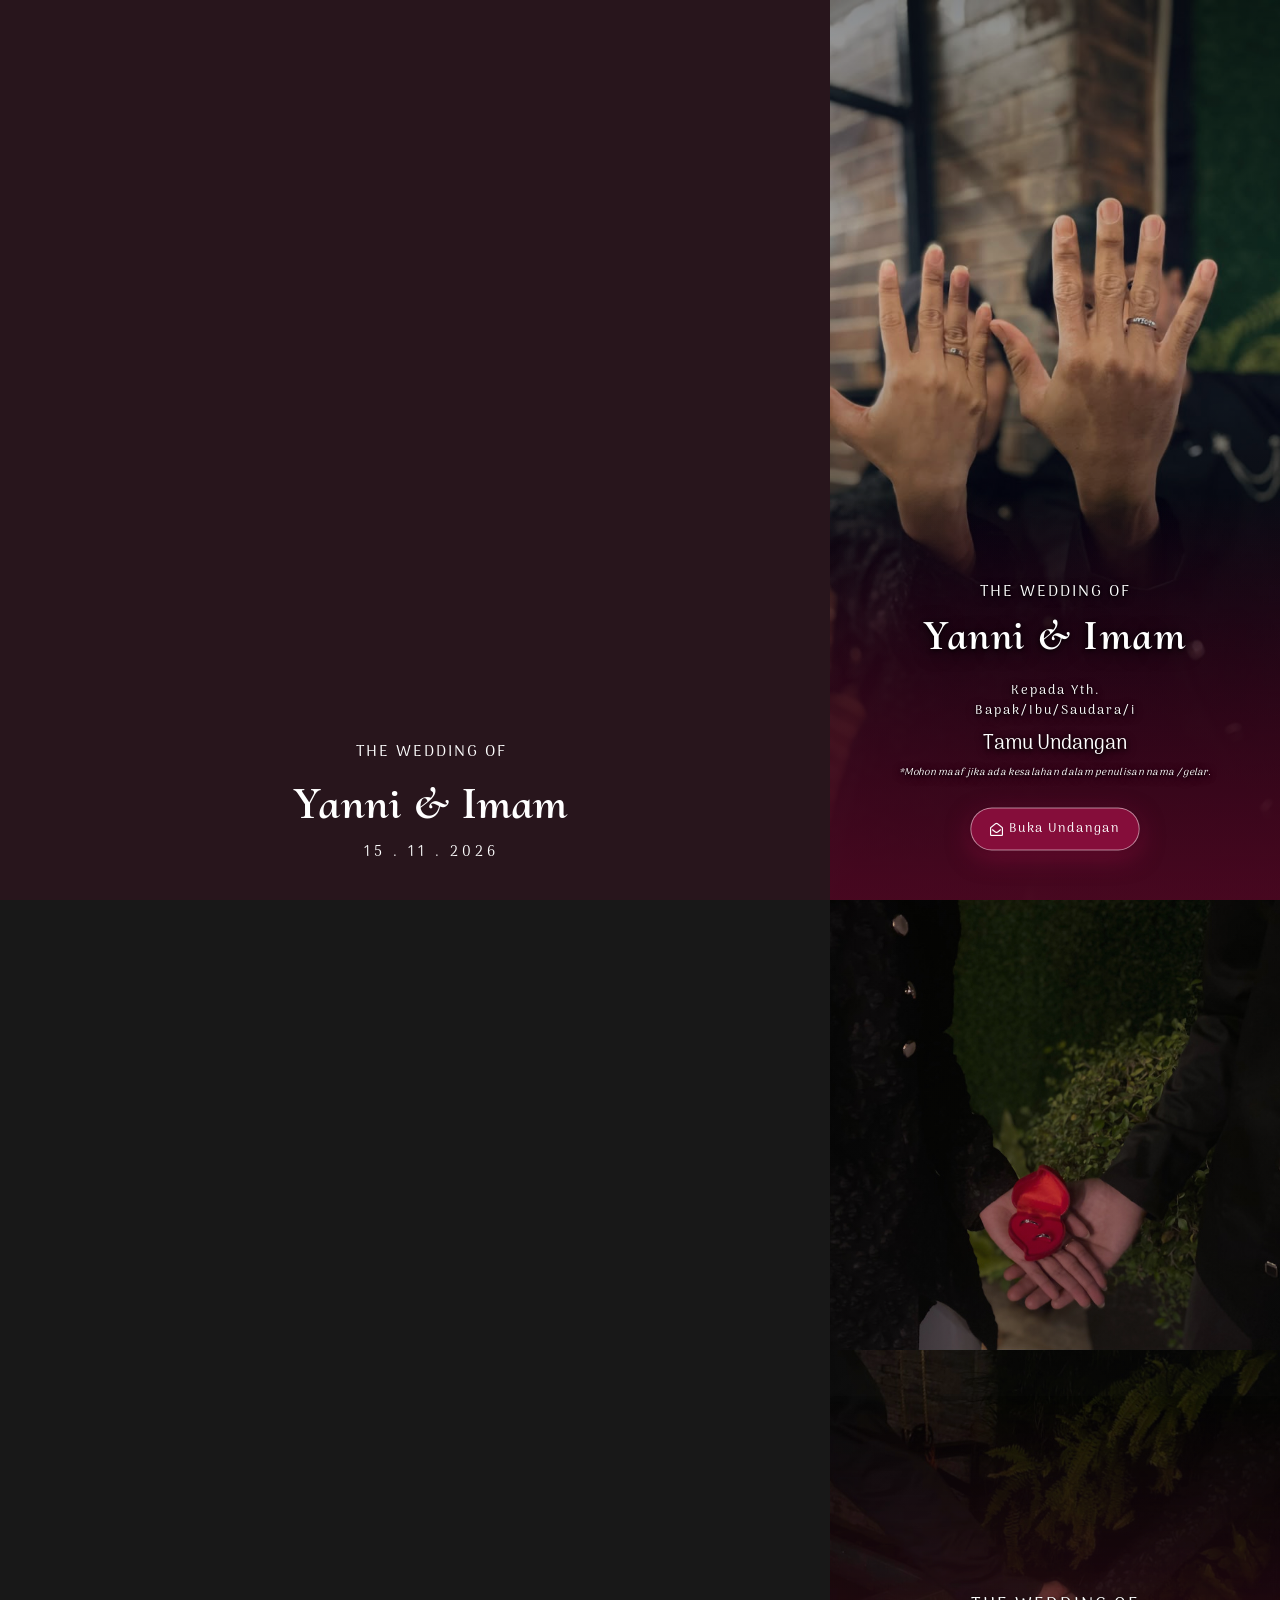
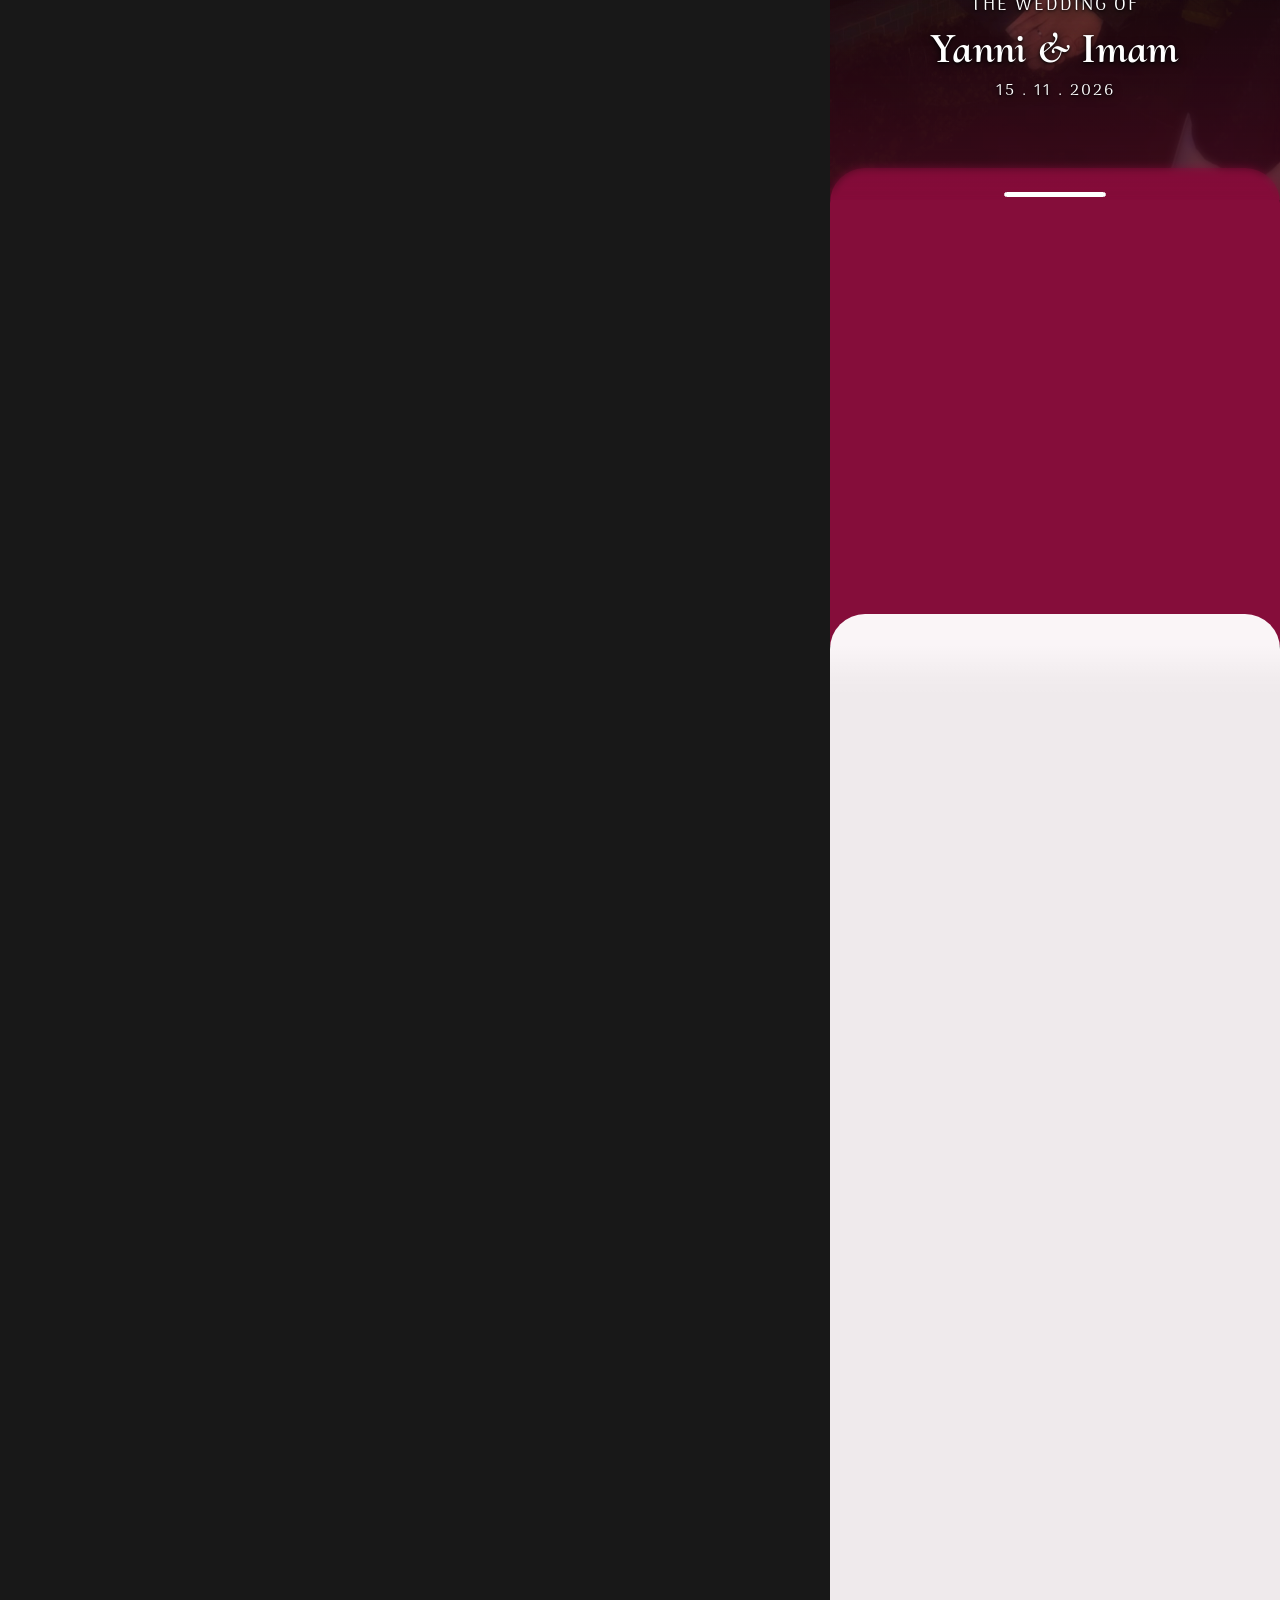
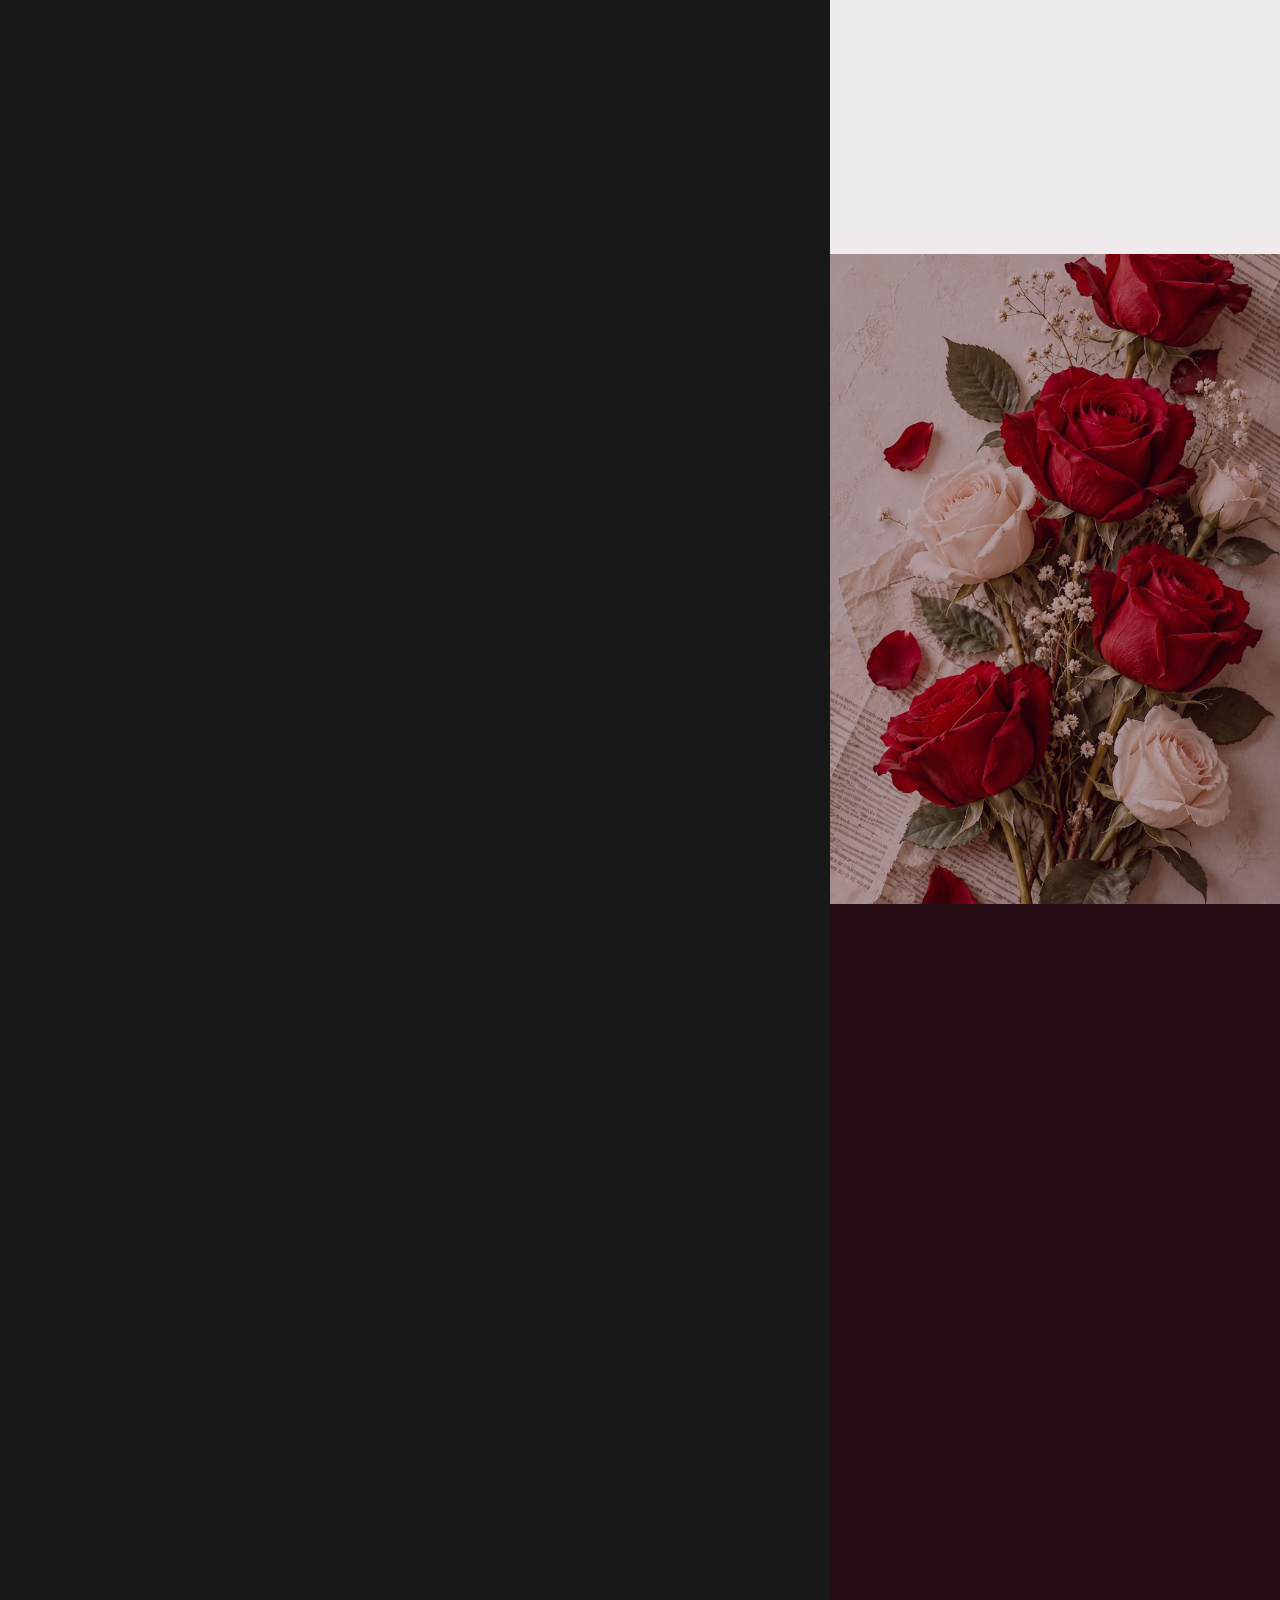
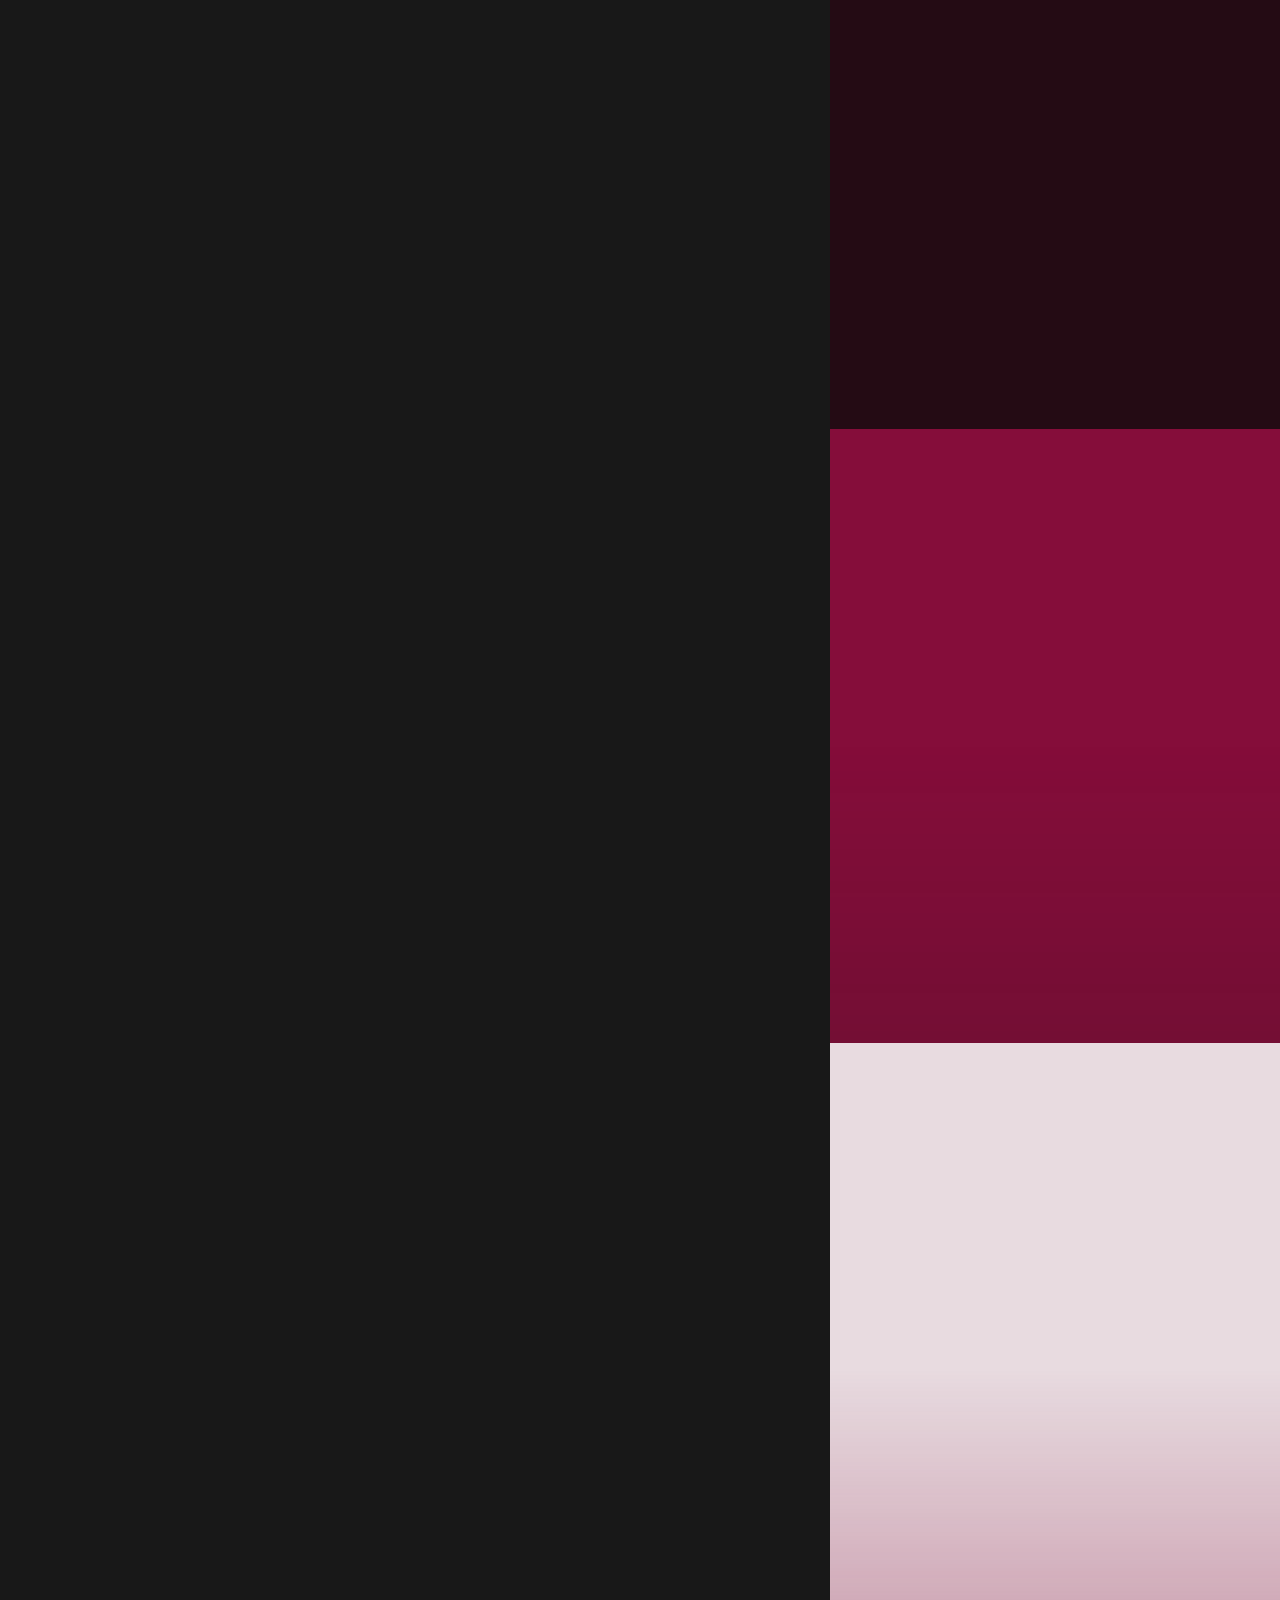
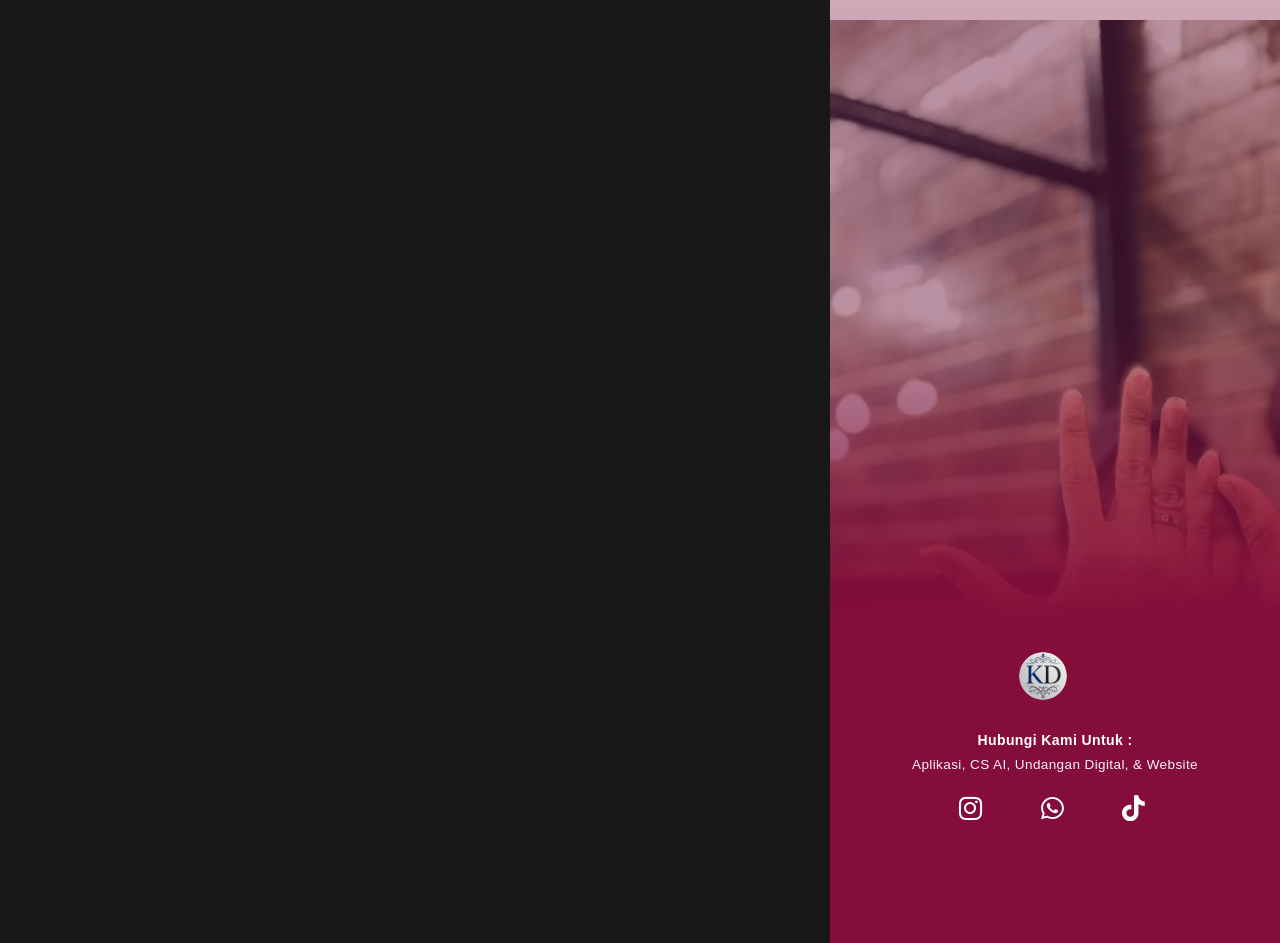
==== index.html @ 8ce58ddb "Initial wedding website deployment for Yanni & Imam" ====
﻿<!DOCTYPE html>
<html lang="id" prefix="og: https://ogp.me/ns#">
<head>
	<meta charset="UTF-8">
		
<!-- Optimasi Mesin Pencari oleh Rank Math - https://rankmath.com/ -->
<title>Yanni ❤ Imam</title>
<meta name="description" content="Hadiri Pernikahan Yanni ❤ Imam. Pada Hari Minggu, 15 November 2026 Ya😊">
<meta name="robots" content="follow, noindex">
<meta property="og:locale" content="id_ID">
<meta property="og:type" content="article">
<meta property="og:title" content="Yanni ❤ Imam">
<meta property="og:description" content="Hadiri Pernikahan Yanni ❤ Imam. Pada Hari Minggu, 15 November 2026 Ya😊">
<meta property="og:url" content="https://invitimo2.my.id/l04/">
<meta property="og:site_name" content="Invisimple ID - Undangan Website">
<meta property="article:section" content="Pernikahan">
<meta property="og:updated_time" content="2025-12-07T00:37:35+07:00">
<meta property="og:image" content="https://i.pinimg.com/736x/b7/46/b7/b746b79a18323222188819812e2b7df9.jpg">
<meta property="og:image:secure_url" content="https://i.pinimg.com/736x/b7/46/b7/b746b79a18323222188819812e2b7df9.jpg">
<meta property="og:image:width" content="1500">
<meta property="og:image:height" content="1500">
<meta property="og:image:alt" content="Yanni ❤ Imam">
<meta property="og:image:type" content="image/jpeg">
<meta property="article:published_time" content="2025-02-08T16:03:18+07:00">
<meta property="article:modified_time" content="2025-12-07T00:37:35+07:00">
<meta name="twitter:card" content="summary_large_image">
<meta name="twitter:title" content="Yanni ❤ Imam">
<meta name="twitter:description" content="Hadiri Pernikahan Yanni ❤ Imam. Pada Hari Minggu, 15 November 2026 Ya😊">
<meta name="twitter:image" content="https://i.pinimg.com/736x/b7/46/b7/b746b79a18323222188819812e2b7df9.jpg">
<meta name="twitter:label1" content="Ditulis oleh">
<meta name="twitter:data1" content="1nv1s1mpl3">
<meta name="twitter:label2" content="Waktunya membaca">
<meta name="twitter:data2" content="Kurang dari semenit">
<script type="application/ld+json" class="rank-math-schema">{"@context":"https://schema.org","@graph":[{"@type":["Person","Organization"],"@id":"https://invitimo2.my.id/#person","name":"Invisimple ID - Undangan Website","logo":{"@type":"ImageObject","@id":"https://invitimo2.my.id/#logo","url":"https://the.invisimple.id/wp-content/uploads/2024/05/icon-invitaja-150x150.png","contentUrl":"https://the.invisimple.id/wp-content/uploads/2024/05/icon-invitaja-150x150.png","caption":"Invisimple ID - Undangan Website","inLanguage":"id"},"image":{"@type":"ImageObject","@id":"https://invitimo2.my.id/#logo","url":"https://the.invisimple.id/wp-content/uploads/2024/05/icon-invitaja-150x150.png","contentUrl":"https://the.invisimple.id/wp-content/uploads/2024/05/icon-invitaja-150x150.png","caption":"Invisimple ID - Undangan Website","inLanguage":"id"}},{"@type":"WebSite","@id":"https://invitimo2.my.id/#website","url":"https://invitimo2.my.id","name":"Invisimple ID - Undangan Website","publisher":{"@id":"https://invitimo2.my.id/#person"},"inLanguage":"id"},{"@type":"ImageObject","@id":"https://i.pinimg.com/736x/b7/46/b7/b746b79a18323222188819812e2b7df9.jpg","url":"https://i.pinimg.com/736x/b7/46/b7/b746b79a18323222188819812e2b7df9.jpg","width":"1500","height":"1500","inLanguage":"id"},{"@type":"WebPage","@id":"https://invitimo2.my.id/l04/#webpage","url":"https://invitimo2.my.id/l04/","name":"Yanni ❤ Imam","datePublished":"2025-02-08T16:03:18+07:00","dateModified":"2025-12-07T00:37:35+07:00","isPartOf":{"@id":"https://invitimo2.my.id/#website"},"primaryImageOfPage":{"@id":"https://i.pinimg.com/736x/b7/46/b7/b746b79a18323222188819812e2b7df9.jpg"},"inLanguage":"id"},{"@type":"Person","@id":"https://invitimo2.my.id/author/1nv1t4j4/","name":"1nv1s1mpl3","url":"https://invitimo2.my.id/author/1nv1t4j4/","image":{"@type":"ImageObject","@id":"https://secure.gravatar.com/avatar/7261eb66b6b7f72535ce5fb6ec1b8146d1f240d1655f2af83056c2c59945e163?s=96&amp;d=mm&amp;r=g","url":"https://secure.gravatar.com/avatar/7261eb66b6b7f72535ce5fb6ec1b8146d1f240d1655f2af83056c2c59945e163?s=96&amp;d=mm&amp;r=g","caption":"1nv1s1mpl3","inLanguage":"id"},"sameAs":["http://invisimple.id"]},{"@type":"BlogPosting","headline":"Yanni ❤ Imam","datePublished":"2025-02-08T16:03:18+07:00","dateModified":"2025-12-07T00:37:35+07:00","articleSection":"Pernikahan","author":{"@id":"https://invitimo2.my.id/author/1nv1t4j4/","name":"1nv1s1mpl3"},"publisher":{"@id":"https://invitimo2.my.id/#person"},"description":"Hadiri Pernikahan Yanni ❤ Imam. Pada Hari Minggu, 15 November 2026 Ya😊","name":"Yanni ❤ Imam","@id":"https://invitimo2.my.id/l04/#richSnippet","isPartOf":{"@id":"https://invitimo2.my.id/l04/#webpage"},"image":{"@id":"https://i.pinimg.com/736x/b7/46/b7/b746b79a18323222188819812e2b7df9.jpg"},"inLanguage":"id","mainEntityOfPage":{"@id":"https://invitimo2.my.id/l04/#webpage"}}]}</script>
<!-- /Plugin WordPress Rank Math SEO -->

<link rel='dns-prefetch' href='//the.invisimple.id'>
<link rel="alternate" title="oEmbed (JSON)" type="application/json+oembed" href="wp-json/oembed/1.0/embed?url=https%3A%2F%2Finvitimo2.my.id%2Fl04%2F">
<link rel="alternate" title="oEmbed (XML)" type="text/xml+oembed" href="wp-json/oembed/1.0/embed-1?url=https%3A%2F%2Finvitimo2.my.id%2Fl04%2F&#038;format=xml">
<style id="wp-img-auto-sizes-contain-inline-css">
img:is([sizes=auto i],[sizes^="auto," i]){contain-intrinsic-size:3000px 1500px}
/*# sourceURL=wp-img-auto-sizes-contain-inline-css */
</style>
<link rel='stylesheet' id='dce-animations-css' href='wp-content/plugins/dynamic-content-for-elementor-new-version/assets/css/animations.css?ver=3.4.0' media='all'>

<link rel='stylesheet' id='wdsfa-public-performance-guard-css' href='wp-content/plugins/wds-feature-addons/assets/css/public-performance-guard.css?ver=0.4.0-alpha.138' media='all'>
<style id="wp-emoji-styles-inline-css">

	img.wp-smiley, img.emoji {
		display: inline !important;
		border: none !important;
		box-shadow: none !important;
		height: 1em !important;
		width: 1em !important;
		margin: 0 0.07em !important;
		vertical-align: -0.1em !important;
		background: none !important;
		padding: 0 !important;
	}
/*# sourceURL=wp-emoji-styles-inline-css */
</style>
<style id="wp-block-library-inline-css">
/**
 * Colors
 */
/**
 * Typography
 */
/**
 * SCSS Variables.
 *
 * Please use variables from this sheet to ensure consistency across the UI.
 * Don't add to this sheet unless you're pretty sure the value will be reused in many places.
 * For example, don't add rules to this sheet that affect block visuals. It's purely for UI.
 */
/**
 * Fonts & basic variables.
 */
/**
 * Typography
 */
/**
 * Grid System.
 * https://make.wordpress.org/design/2019/10/31/proposal-a-consistent-spacing-system-for-wordpress/
 */
/**
 * Radius scale.
 */
/**
 * Elevation scale.
 */
/**
 * Dimensions.
 */
/**
 * Mobile specific styles
 */
/**
 * Editor styles.
 */
/**
 * Block & Editor UI.
 */
/**
 * Block paddings.
 */
/**
 * React Native specific.
 * These variables do not appear to be used anywhere else.
 */
/**
 * Breakpoints & Media Queries
 */
/**
*  Converts a hex value into the rgb equivalent.
*
* @param {string} hex - the hexadecimal value to convert
* @return {string} comma separated rgb values
*/
/**
 * Long content fade mixin
 *
 * Creates a fading overlay to signify that the content is longer
 * than the space allows.
 */
/**
 * Breakpoint mixins
 */
/**
 * Focus styles.
 */
/**
 * Standard focus rings for the WordPress Design System.
 *
 * Apply `outset-ring__focus` inside the relevant pseudo-class at the call site,
 * e.g. `&:focus { @include outset-ring__focus(); }`.
 */
/**
 * Applies editor left position to the selector passed as argument
 */
/**
 * Styles that are reused verbatim in a few places
 */
/**
 * Allows users to opt-out of animations via OS-level preferences.
 */
/**
 * Reset default styles for JavaScript UI based pages.
 * This is a WP-admin agnostic reset
 */
/**
 * Reset the WP Admin page styles for Gutenberg-like pages.
 */
/**
 * Creates a checkerboard pattern background to indicate transparency.
 * @param {String} $size - The size of the squares in the checkerboard pattern. Default is 12px.
 */
:root {
  --wp-block-synced-color: #7a00df;
  --wp-block-synced-color--rgb: 122, 0, 223;
  --wp-bound-block-color: var(--wp-block-synced-color);
  --wp-editor-canvas-background: #ddd;
  --wp-admin-theme-color: #007cba;
  --wp-admin-theme-color--rgb: 0, 124, 186;
  --wp-admin-theme-color-darker-10: rgb(0, 107, 160.5);
  --wp-admin-theme-color-darker-10--rgb: 0, 107, 160.5;
  --wp-admin-theme-color-darker-20: #005a87;
  --wp-admin-theme-color-darker-20--rgb: 0, 90, 135;
  --wp-admin-border-width-focus: 2px;
}
@media (min-resolution: 192dpi) {
  :root {
    --wp-admin-border-width-focus: 1.5px;
  }
}

/**
 * Element styles.
 */
.wp-element-button {
  cursor: pointer;
}

:root .has-very-light-gray-background-color {
  background-color: #eee;
}
:root .has-very-dark-gray-background-color {
  background-color: #313131;
}
:root .has-very-light-gray-color {
  color: #eee;
}
:root .has-very-dark-gray-color {
  color: #313131;
}
:root {
  /* stylelint-disable @stylistic/function-comma-space-after -- We can not use spacing because of WP multi site kses rule. */
}
:root .has-vivid-green-cyan-to-vivid-cyan-blue-gradient-background {
  background: linear-gradient(135deg, rgb(0, 208, 132) 0%, rgb(6, 147, 227) 100%);
}
:root .has-purple-crush-gradient-background {
  background: linear-gradient(135deg, rgb(52, 226, 228) 0%, rgb(71, 33, 251) 50%, rgb(171, 29, 254) 100%);
}
:root .has-hazy-dawn-gradient-background {
  background: linear-gradient(135deg, rgb(250, 172, 168) 0%, rgb(218, 208, 236) 100%);
}
:root .has-subdued-olive-gradient-background {
  background: linear-gradient(135deg, rgb(250, 250, 225) 0%, rgb(103, 166, 113) 100%);
}
:root .has-atomic-cream-gradient-background {
  background: linear-gradient(135deg, rgb(253, 215, 154) 0%, rgb(0, 74, 89) 100%);
}
:root .has-nightshade-gradient-background {
  background: linear-gradient(135deg, rgb(51, 9, 104) 0%, rgb(49, 205, 207) 100%);
}
:root .has-midnight-gradient-background {
  background: linear-gradient(135deg, rgb(2, 3, 129) 0%, rgb(40, 116, 252) 100%);
}
:root {
  /* stylelint-enable @stylistic/function-comma-space-after */
  --wp--preset--font-size--normal: 16px;
  --wp--preset--font-size--huge: 42px;
}

.has-regular-font-size {
  font-size: 1em;
}

.has-larger-font-size {
  font-size: 2.625em;
}

.has-normal-font-size {
  font-size: var(--wp--preset--font-size--normal);
}

.has-huge-font-size {
  font-size: var(--wp--preset--font-size--huge);
}

:root .has-text-align-center {
  text-align: center;
}

:root .has-text-align-left {
  /*rtl:ignore*/
  text-align: left;
}

:root .has-text-align-right {
  /*rtl:ignore*/
  text-align: right;
}

.has-fit-text {
  white-space: nowrap !important;
}

#end-resizable-editor-section {
  display: none;
}

.aligncenter {
  clear: both;
}

.items-justified-left {
  justify-content: flex-start;
}

.items-justified-center {
  justify-content: center;
}

.items-justified-right {
  justify-content: flex-end;
}

.items-justified-space-between {
  justify-content: space-between;
}

.screen-reader-text {
  border: 0;
  clip-path: inset(50%);
  height: 1px;
  margin: -1px;
  overflow: hidden;
  padding: 0;
  position: absolute;
  width: 1px;
  word-wrap: normal !important;
  word-break: normal !important;
}

.screen-reader-text:focus {
  background-color: #ddd;
  clip-path: none;
  color: #444;
  display: block;
  font-size: 1em;
  height: auto;
  left: 5px;
  line-height: normal;
  padding: 15px 23px 14px;
  text-decoration: none;
  top: 5px;
  width: auto;
  z-index: 100000;
}

/**
 * The following provide a simple means of applying a default border style when
 * a user first makes a selection in the border block support panel.
 * This prevents issues such as where the user could set a border width
 * and see no border due there being no border style set.
 *
 * This is intended to be removed once intelligent defaults can be set while
 * making border selections via the block support.
 *
 * See: https://github.com/WordPress/gutenberg/pull/33743
 */
html :where(.has-border-color) {
  border-style: solid;
}

html :where([style^=border-color],
[style*=";border-color"],
[style*="; border-color"]) {
  border-style: solid;
}

html :where([style^=border-top-color],
[style*=";border-top-color"],
[style*="; border-top-color"]) {
  border-top-style: solid;
}

html :where([style^=border-right-color],
[style*=";border-right-color"],
[style*="; border-right-color"]) {
  /*rtl:ignore*/
  border-right-style: solid;
}

html :where([style^=border-bottom-color],
[style*=";border-bottom-color"],
[style*="; border-bottom-color"]) {
  border-bottom-style: solid;
}

html :where([style^=border-left-color],
[style*=";border-left-color"],
[style*="; border-left-color"]) {
  /*rtl:ignore*/
  border-left-style: solid;
}

html :where([style^=border-width],
[style*=";border-width"],
[style*="; border-width"]) {
  border-style: solid;
}

html :where([style^=border-top-width],
[style*=";border-top-width"],
[style*="; border-top-width"]) {
  border-top-style: solid;
}

html :where([style^=border-right-width],
[style*=";border-right-width"],
[style*="; border-right-width"]) {
  /*rtl:ignore*/
  border-right-style: solid;
}

html :where([style^=border-bottom-width],
[style*=";border-bottom-width"],
[style*="; border-bottom-width"]) {
  border-bottom-style: solid;
}

html :where([style^=border-left-width],
[style*=";border-left-width"],
[style*="; border-left-width"]) {
  /*rtl:ignore*/
  border-left-style: solid;
}

/**
 * Provide baseline responsiveness for images.
 */
html :where(img[class*=wp-image-]) {
  height: auto;
  max-width: 100%;
}

/**
 * Reset user agent styles for figure element margins.
 */
:where(figure) {
  margin: 0 0 1em 0;
}

html :where(.is-position-sticky) {
  --wp-admin--admin-bar--position-offset: var(--wp-admin--admin-bar--height, 0px);
}

@media screen and (max-width: 600px) {
  html :where(.is-position-sticky) {
    --wp-admin--admin-bar--position-offset: 0px;
  }
}
/*# sourceURL=/wp-includes/css/dist/block-library/common.css */
</style>
<style id="classic-theme-styles-inline-css">
/**
 * These rules are needed for backwards compatibility.
 * They should match the button element rules in the base theme.json file.
 */
.wp-block-button__link {
	color: #ffffff;
	background-color: #32373c;
	border-radius: 9999px; /* 100% causes an oval, but any explicit but really high value retains the pill shape. */

	/* This needs a low specificity so it won't override the rules from the button element if defined in theme.json. */
	box-shadow: none;
	text-decoration: none;

	/* The extra 2px are added to size solids the same as the outline versions.*/
	padding: calc(0.667em + 2px) calc(1.333em + 2px);

	font-size: 1.125em;
}

.wp-block-file__button {
	background: #32373c;
	color: #ffffff;
	text-decoration: none;
}

/*# sourceURL=/wp-includes/css/classic-themes.css */
</style>
<style id="wp-block-styles-placeholder-inline-css">
:root { --wp-internal-comment: "Placeholder for wp_hoist_late_printed_styles() to replace with the block styles printed at wp_footer." }
/*# sourceURL=wp-block-styles-placeholder-inline-css */
</style>
<link rel='stylesheet' id='dashicons-css' href='wp-includes/css/dashicons.css?ver=7.1.2' media='all'>
<link rel='stylesheet' id='jet-engine-frontend-css' href='wp-content/plugins/jet-engine/assets/css/frontend.css?ver=3.8.15.2' media='all'>
<style id="wp-global-styles-placeholder-inline-css">
:root { --wp-internal-comment: "Placeholder for wp_hoist_late_printed_styles() to replace with the global-styles printed at wp_footer." }
/*# sourceURL=wp-global-styles-placeholder-inline-css */
</style>
<link rel='stylesheet' id='uaf_client_css-css' href='wp-content/uploads/useanyfont/uaf.css?ver=1786431129' media='all'>
<link rel='stylesheet' id='wpb-lib-frontend-css' href='wp-content/plugins/wpbits-addons-for-elementor/assets/css/frontend.min.css?ver=1.8.1' media='all'>
<link rel='stylesheet' id='wds-elementor-css' href='wp-content/plugins/weddingsaas-pro/assets/css/wds-elementor.css?ver=2.10.2.1' media='all'>
<link rel='stylesheet' id='saic_style-css' href='wp-content/plugins/weddingsaas-pro/assets/plugins/custom/commentpress/saic_style.css?ver=2.10.2.1' media='screen'>
<link rel='stylesheet' id='dce-style-css' href='wp-content/plugins/dynamic-content-for-elementor-new-version/assets/css/style.css?ver=3.4.0' media='all'>
<link rel='stylesheet' id='dce-dynamic-visibility-css' href='wp-content/plugins/dynamic-content-for-elementor-new-version/assets/css/dynamic-visibility.css?ver=3.4.0' media='all'>
<link rel='stylesheet' id='dce-tooltip-css' href='wp-content/plugins/dynamic-content-for-elementor-new-version/assets/css/tooltip.css?ver=3.4.0' media='all'>
<link rel='stylesheet' id='wds-reset-css' href='wp-content/themes/weddingsaas-wp/assets/css/reset.css?ver=2.0.11' media='all'>
<link rel='stylesheet' id='e-animation-fadeInDown-css' href='wp-content/plugins/elementor/assets/lib/animations/styles/fadeInDown.css?ver=4.2.4' media='all'>
<link rel='stylesheet' id='elementor-frontend-css' href='wp-content/plugins/elementor/assets/css/frontend.css?ver=4.2.4' media='all'>
<style id="elementor-frontend-inline-css">
@-webkit-keyframes ha_fadeIn{0%{opacity:0}to{opacity:1}}@keyframes ha_fadeIn{0%{opacity:0}to{opacity:1}}@-webkit-keyframes ha_zoomIn{0%{opacity:0;-webkit-transform:scale3d(.3,.3,.3);transform:scale3d(.3,.3,.3)}50%{opacity:1}}@keyframes ha_zoomIn{0%{opacity:0;-webkit-transform:scale3d(.3,.3,.3);transform:scale3d(.3,.3,.3)}50%{opacity:1}}@-webkit-keyframes ha_rollIn{0%{opacity:0;-webkit-transform:translate3d(-100%,0,0) rotate3d(0,0,1,-120deg);transform:translate3d(-100%,0,0) rotate3d(0,0,1,-120deg)}to{opacity:1}}@keyframes ha_rollIn{0%{opacity:0;-webkit-transform:translate3d(-100%,0,0) rotate3d(0,0,1,-120deg);transform:translate3d(-100%,0,0) rotate3d(0,0,1,-120deg)}to{opacity:1}}@-webkit-keyframes ha_bounce{0%,20%,53%,to{-webkit-animation-timing-function:cubic-bezier(.215,.61,.355,1);animation-timing-function:cubic-bezier(.215,.61,.355,1)}40%,43%{-webkit-transform:translate3d(0,-30px,0) scaleY(1.1);transform:translate3d(0,-30px,0) scaleY(1.1);-webkit-animation-timing-function:cubic-bezier(.755,.05,.855,.06);animation-timing-function:cubic-bezier(.755,.05,.855,.06)}70%{-webkit-transform:translate3d(0,-15px,0) scaleY(1.05);transform:translate3d(0,-15px,0) scaleY(1.05);-webkit-animation-timing-function:cubic-bezier(.755,.05,.855,.06);animation-timing-function:cubic-bezier(.755,.05,.855,.06)}80%{-webkit-transition-timing-function:cubic-bezier(.215,.61,.355,1);transition-timing-function:cubic-bezier(.215,.61,.355,1);-webkit-transform:translate3d(0,0,0) scaleY(.95);transform:translate3d(0,0,0) scaleY(.95)}90%{-webkit-transform:translate3d(0,-4px,0) scaleY(1.02);transform:translate3d(0,-4px,0) scaleY(1.02)}}@keyframes ha_bounce{0%,20%,53%,to{-webkit-animation-timing-function:cubic-bezier(.215,.61,.355,1);animation-timing-function:cubic-bezier(.215,.61,.355,1)}40%,43%{-webkit-transform:translate3d(0,-30px,0) scaleY(1.1);transform:translate3d(0,-30px,0) scaleY(1.1);-webkit-animation-timing-function:cubic-bezier(.755,.05,.855,.06);animation-timing-function:cubic-bezier(.755,.05,.855,.06)}70%{-webkit-transform:translate3d(0,-15px,0) scaleY(1.05);transform:translate3d(0,-15px,0) scaleY(1.05);-webkit-animation-timing-function:cubic-bezier(.755,.05,.855,.06);animation-timing-function:cubic-bezier(.755,.05,.855,.06)}80%{-webkit-transition-timing-function:cubic-bezier(.215,.61,.355,1);transition-timing-function:cubic-bezier(.215,.61,.355,1);-webkit-transform:translate3d(0,0,0) scaleY(.95);transform:translate3d(0,0,0) scaleY(.95)}90%{-webkit-transform:translate3d(0,-4px,0) scaleY(1.02);transform:translate3d(0,-4px,0) scaleY(1.02)}}@-webkit-keyframes ha_bounceIn{0%,20%,40%,60%,80%,to{-webkit-animation-timing-function:cubic-bezier(.215,.61,.355,1);animation-timing-function:cubic-bezier(.215,.61,.355,1)}0%{opacity:0;-webkit-transform:scale3d(.3,.3,.3);transform:scale3d(.3,.3,.3)}20%{-webkit-transform:scale3d(1.1,1.1,1.1);transform:scale3d(1.1,1.1,1.1)}40%{-webkit-transform:scale3d(.9,.9,.9);transform:scale3d(.9,.9,.9)}60%{opacity:1;-webkit-transform:scale3d(1.03,1.03,1.03);transform:scale3d(1.03,1.03,1.03)}80%{-webkit-transform:scale3d(.97,.97,.97);transform:scale3d(.97,.97,.97)}to{opacity:1}}@keyframes ha_bounceIn{0%,20%,40%,60%,80%,to{-webkit-animation-timing-function:cubic-bezier(.215,.61,.355,1);animation-timing-function:cubic-bezier(.215,.61,.355,1)}0%{opacity:0;-webkit-transform:scale3d(.3,.3,.3);transform:scale3d(.3,.3,.3)}20%{-webkit-transform:scale3d(1.1,1.1,1.1);transform:scale3d(1.1,1.1,1.1)}40%{-webkit-transform:scale3d(.9,.9,.9);transform:scale3d(.9,.9,.9)}60%{opacity:1;-webkit-transform:scale3d(1.03,1.03,1.03);transform:scale3d(1.03,1.03,1.03)}80%{-webkit-transform:scale3d(.97,.97,.97);transform:scale3d(.97,.97,.97)}to{opacity:1}}@-webkit-keyframes ha_flipInX{0%{opacity:0;-webkit-transform:perspective(400px) rotate3d(1,0,0,90deg);transform:perspective(400px) rotate3d(1,0,0,90deg);-webkit-animation-timing-function:ease-in;animation-timing-function:ease-in}40%{-webkit-transform:perspective(400px) rotate3d(1,0,0,-20deg);transform:perspective(400px) rotate3d(1,0,0,-20deg);-webkit-animation-timing-function:ease-in;animation-timing-function:ease-in}60%{opacity:1;-webkit-transform:perspective(400px) rotate3d(1,0,0,10deg);transform:perspective(400px) rotate3d(1,0,0,10deg)}80%{-webkit-transform:perspective(400px) rotate3d(1,0,0,-5deg);transform:perspective(400px) rotate3d(1,0,0,-5deg)}}@keyframes ha_flipInX{0%{opacity:0;-webkit-transform:perspective(400px) rotate3d(1,0,0,90deg);transform:perspective(400px) rotate3d(1,0,0,90deg);-webkit-animation-timing-function:ease-in;animation-timing-function:ease-in}40%{-webkit-transform:perspective(400px) rotate3d(1,0,0,-20deg);transform:perspective(400px) rotate3d(1,0,0,-20deg);-webkit-animation-timing-function:ease-in;animation-timing-function:ease-in}60%{opacity:1;-webkit-transform:perspective(400px) rotate3d(1,0,0,10deg);transform:perspective(400px) rotate3d(1,0,0,10deg)}80%{-webkit-transform:perspective(400px) rotate3d(1,0,0,-5deg);transform:perspective(400px) rotate3d(1,0,0,-5deg)}}@-webkit-keyframes ha_flipInY{0%{opacity:0;-webkit-transform:perspective(400px) rotate3d(0,1,0,90deg);transform:perspective(400px) rotate3d(0,1,0,90deg);-webkit-animation-timing-function:ease-in;animation-timing-function:ease-in}40%{-webkit-transform:perspective(400px) rotate3d(0,1,0,-20deg);transform:perspective(400px) rotate3d(0,1,0,-20deg);-webkit-animation-timing-function:ease-in;animation-timing-function:ease-in}60%{opacity:1;-webkit-transform:perspective(400px) rotate3d(0,1,0,10deg);transform:perspective(400px) rotate3d(0,1,0,10deg)}80%{-webkit-transform:perspective(400px) rotate3d(0,1,0,-5deg);transform:perspective(400px) rotate3d(0,1,0,-5deg)}}@keyframes ha_flipInY{0%{opacity:0;-webkit-transform:perspective(400px) rotate3d(0,1,0,90deg);transform:perspective(400px) rotate3d(0,1,0,90deg);-webkit-animation-timing-function:ease-in;animation-timing-function:ease-in}40%{-webkit-transform:perspective(400px) rotate3d(0,1,0,-20deg);transform:perspective(400px) rotate3d(0,1,0,-20deg);-webkit-animation-timing-function:ease-in;animation-timing-function:ease-in}60%{opacity:1;-webkit-transform:perspective(400px) rotate3d(0,1,0,10deg);transform:perspective(400px) rotate3d(0,1,0,10deg)}80%{-webkit-transform:perspective(400px) rotate3d(0,1,0,-5deg);transform:perspective(400px) rotate3d(0,1,0,-5deg)}}@-webkit-keyframes ha_swing{20%{-webkit-transform:rotate3d(0,0,1,15deg);transform:rotate3d(0,0,1,15deg)}40%{-webkit-transform:rotate3d(0,0,1,-10deg);transform:rotate3d(0,0,1,-10deg)}60%{-webkit-transform:rotate3d(0,0,1,5deg);transform:rotate3d(0,0,1,5deg)}80%{-webkit-transform:rotate3d(0,0,1,-5deg);transform:rotate3d(0,0,1,-5deg)}}@keyframes ha_swing{20%{-webkit-transform:rotate3d(0,0,1,15deg);transform:rotate3d(0,0,1,15deg)}40%{-webkit-transform:rotate3d(0,0,1,-10deg);transform:rotate3d(0,0,1,-10deg)}60%{-webkit-transform:rotate3d(0,0,1,5deg);transform:rotate3d(0,0,1,5deg)}80%{-webkit-transform:rotate3d(0,0,1,-5deg);transform:rotate3d(0,0,1,-5deg)}}@-webkit-keyframes ha_slideInDown{0%{visibility:visible;-webkit-transform:translate3d(0,-100%,0);transform:translate3d(0,-100%,0)}}@keyframes ha_slideInDown{0%{visibility:visible;-webkit-transform:translate3d(0,-100%,0);transform:translate3d(0,-100%,0)}}@-webkit-keyframes ha_slideInUp{0%{visibility:visible;-webkit-transform:translate3d(0,100%,0);transform:translate3d(0,100%,0)}}@keyframes ha_slideInUp{0%{visibility:visible;-webkit-transform:translate3d(0,100%,0);transform:translate3d(0,100%,0)}}@-webkit-keyframes ha_slideInLeft{0%{visibility:visible;-webkit-transform:translate3d(-100%,0,0);transform:translate3d(-100%,0,0)}}@keyframes ha_slideInLeft{0%{visibility:visible;-webkit-transform:translate3d(-100%,0,0);transform:translate3d(-100%,0,0)}}@-webkit-keyframes ha_slideInRight{0%{visibility:visible;-webkit-transform:translate3d(100%,0,0);transform:translate3d(100%,0,0)}}@keyframes ha_slideInRight{0%{visibility:visible;-webkit-transform:translate3d(100%,0,0);transform:translate3d(100%,0,0)}}.ha_fadeIn{-webkit-animation-name:ha_fadeIn;animation-name:ha_fadeIn}.ha_zoomIn{-webkit-animation-name:ha_zoomIn;animation-name:ha_zoomIn}.ha_rollIn{-webkit-animation-name:ha_rollIn;animation-name:ha_rollIn}.ha_bounce{-webkit-transform-origin:center bottom;-ms-transform-origin:center bottom;transform-origin:center bottom;-webkit-animation-name:ha_bounce;animation-name:ha_bounce}.ha_bounceIn{-webkit-animation-name:ha_bounceIn;animation-name:ha_bounceIn;-webkit-animation-duration:.75s;-webkit-animation-duration:calc(var(--animate-duration)*.75);animation-duration:.75s;animation-duration:calc(var(--animate-duration)*.75)}.ha_flipInX,.ha_flipInY{-webkit-animation-name:ha_flipInX;animation-name:ha_flipInX;-webkit-backface-visibility:visible!important;backface-visibility:visible!important}.ha_flipInY{-webkit-animation-name:ha_flipInY;animation-name:ha_flipInY}.ha_swing{-webkit-transform-origin:top center;-ms-transform-origin:top center;transform-origin:top center;-webkit-animation-name:ha_swing;animation-name:ha_swing}.ha_slideInDown{-webkit-animation-name:ha_slideInDown;animation-name:ha_slideInDown}.ha_slideInUp{-webkit-animation-name:ha_slideInUp;animation-name:ha_slideInUp}.ha_slideInLeft{-webkit-animation-name:ha_slideInLeft;animation-name:ha_slideInLeft}.ha_slideInRight{-webkit-animation-name:ha_slideInRight;animation-name:ha_slideInRight}.ha-css-transform-yes{-webkit-transition-duration:var(--ha-tfx-transition-duration, .2s);transition-duration:var(--ha-tfx-transition-duration, .2s);-webkit-transition-property:-webkit-transform;transition-property:transform;transition-property:transform,-webkit-transform;-webkit-transform:translate(var(--ha-tfx-translate-x, 0),var(--ha-tfx-translate-y, 0)) scale(var(--ha-tfx-scale-x, 1),var(--ha-tfx-scale-y, 1)) skew(var(--ha-tfx-skew-x, 0),var(--ha-tfx-skew-y, 0)) rotateX(var(--ha-tfx-rotate-x, 0)) rotateY(var(--ha-tfx-rotate-y, 0)) rotateZ(var(--ha-tfx-rotate-z, 0));transform:translate(var(--ha-tfx-translate-x, 0),var(--ha-tfx-translate-y, 0)) scale(var(--ha-tfx-scale-x, 1),var(--ha-tfx-scale-y, 1)) skew(var(--ha-tfx-skew-x, 0),var(--ha-tfx-skew-y, 0)) rotateX(var(--ha-tfx-rotate-x, 0)) rotateY(var(--ha-tfx-rotate-y, 0)) rotateZ(var(--ha-tfx-rotate-z, 0))}.ha-css-transform-yes:hover{-webkit-transform:translate(var(--ha-tfx-translate-x-hover, var(--ha-tfx-translate-x, 0)),var(--ha-tfx-translate-y-hover, var(--ha-tfx-translate-y, 0))) scale(var(--ha-tfx-scale-x-hover, var(--ha-tfx-scale-x, 1)),var(--ha-tfx-scale-y-hover, var(--ha-tfx-scale-y, 1))) skew(var(--ha-tfx-skew-x-hover, var(--ha-tfx-skew-x, 0)),var(--ha-tfx-skew-y-hover, var(--ha-tfx-skew-y, 0))) rotateX(var(--ha-tfx-rotate-x-hover, var(--ha-tfx-rotate-x, 0))) rotateY(var(--ha-tfx-rotate-y-hover, var(--ha-tfx-rotate-y, 0))) rotateZ(var(--ha-tfx-rotate-z-hover, var(--ha-tfx-rotate-z, 0)));transform:translate(var(--ha-tfx-translate-x-hover, var(--ha-tfx-translate-x, 0)),var(--ha-tfx-translate-y-hover, var(--ha-tfx-translate-y, 0))) scale(var(--ha-tfx-scale-x-hover, var(--ha-tfx-scale-x, 1)),var(--ha-tfx-scale-y-hover, var(--ha-tfx-scale-y, 1))) skew(var(--ha-tfx-skew-x-hover, var(--ha-tfx-skew-x, 0)),var(--ha-tfx-skew-y-hover, var(--ha-tfx-skew-y, 0))) rotateX(var(--ha-tfx-rotate-x-hover, var(--ha-tfx-rotate-x, 0))) rotateY(var(--ha-tfx-rotate-y-hover, var(--ha-tfx-rotate-y, 0))) rotateZ(var(--ha-tfx-rotate-z-hover, var(--ha-tfx-rotate-z, 0)))}.happy-addon>.elementor-widget-container{word-wrap:break-word;overflow-wrap:break-word}.happy-addon>.elementor-widget-container,.happy-addon>.elementor-widget-container *{-webkit-box-sizing:border-box;box-sizing:border-box}.happy-addon:not(:has(.elementor-widget-container)),.happy-addon:not(:has(.elementor-widget-container)) *{-webkit-box-sizing:border-box;box-sizing:border-box;word-wrap:break-word;overflow-wrap:break-word}.happy-addon p:empty{display:none}.happy-addon .elementor-inline-editing{min-height:auto!important}.happy-addon-pro img{max-width:100%;height:auto;-o-object-fit:cover;object-fit:cover}.ha-screen-reader-text{position:absolute;overflow:hidden;clip:rect(1px,1px,1px,1px);margin:-1px;padding:0;width:1px;height:1px;border:0;word-wrap:normal!important;-webkit-clip-path:inset(50%);clip-path:inset(50%)}.ha-has-bg-overlay>.elementor-widget-container{position:relative;z-index:1}.ha-has-bg-overlay>.elementor-widget-container:before{position:absolute;top:0;left:0;z-index:-1;width:100%;height:100%;content:""}.ha-has-bg-overlay:not(:has(.elementor-widget-container)){position:relative;z-index:1}.ha-has-bg-overlay:not(:has(.elementor-widget-container)):before{position:absolute;top:0;left:0;z-index:-1;width:100%;height:100%;content:""}.ha-popup--is-enabled .ha-js-popup,.ha-popup--is-enabled .ha-js-popup img{cursor:-webkit-zoom-in!important;cursor:zoom-in!important}.mfp-wrap .mfp-arrow,.mfp-wrap .mfp-close{background-color:transparent}.mfp-wrap .mfp-arrow:focus,.mfp-wrap .mfp-close:focus{outline-width:thin}.ha-advanced-tooltip-enable{position:relative;cursor:pointer;--ha-tooltip-arrow-color:black;--ha-tooltip-arrow-distance:0}.ha-advanced-tooltip-enable .ha-advanced-tooltip-content{position:absolute;z-index:999;display:none;padding:5px 0;width:120px;height:auto;border-radius:6px;background-color:#000;color:#fff;text-align:center;opacity:0}.ha-advanced-tooltip-enable .ha-advanced-tooltip-content::after{position:absolute;border-width:5px;border-style:solid;content:""}.ha-advanced-tooltip-enable .ha-advanced-tooltip-content.no-arrow::after{visibility:hidden}.ha-advanced-tooltip-enable .ha-advanced-tooltip-content.show{display:inline-block;opacity:1}.ha-advanced-tooltip-enable.ha-advanced-tooltip-top .ha-advanced-tooltip-content,body[data-elementor-device-mode=tablet] .ha-advanced-tooltip-enable.ha-advanced-tooltip-tablet-top .ha-advanced-tooltip-content{top:unset;right:0;bottom:calc(101% + var(--ha-tooltip-arrow-distance));left:0;margin:0 auto}.ha-advanced-tooltip-enable.ha-advanced-tooltip-top .ha-advanced-tooltip-content::after,body[data-elementor-device-mode=tablet] .ha-advanced-tooltip-enable.ha-advanced-tooltip-tablet-top .ha-advanced-tooltip-content::after{top:100%;right:unset;bottom:unset;left:50%;border-color:var(--ha-tooltip-arrow-color) transparent transparent transparent;-webkit-transform:translateX(-50%);-ms-transform:translateX(-50%);transform:translateX(-50%)}.ha-advanced-tooltip-enable.ha-advanced-tooltip-bottom .ha-advanced-tooltip-content,body[data-elementor-device-mode=tablet] .ha-advanced-tooltip-enable.ha-advanced-tooltip-tablet-bottom .ha-advanced-tooltip-content{top:calc(101% + var(--ha-tooltip-arrow-distance));right:0;bottom:unset;left:0;margin:0 auto}.ha-advanced-tooltip-enable.ha-advanced-tooltip-bottom .ha-advanced-tooltip-content::after,body[data-elementor-device-mode=tablet] .ha-advanced-tooltip-enable.ha-advanced-tooltip-tablet-bottom .ha-advanced-tooltip-content::after{top:unset;right:unset;bottom:100%;left:50%;border-color:transparent transparent var(--ha-tooltip-arrow-color) transparent;-webkit-transform:translateX(-50%);-ms-transform:translateX(-50%);transform:translateX(-50%)}.ha-advanced-tooltip-enable.ha-advanced-tooltip-left .ha-advanced-tooltip-content,body[data-elementor-device-mode=tablet] .ha-advanced-tooltip-enable.ha-advanced-tooltip-tablet-left .ha-advanced-tooltip-content{top:50%;right:calc(101% + var(--ha-tooltip-arrow-distance));bottom:unset;left:unset;-webkit-transform:translateY(-50%);-ms-transform:translateY(-50%);transform:translateY(-50%)}.ha-advanced-tooltip-enable.ha-advanced-tooltip-left .ha-advanced-tooltip-content::after,body[data-elementor-device-mode=tablet] .ha-advanced-tooltip-enable.ha-advanced-tooltip-tablet-left .ha-advanced-tooltip-content::after{top:50%;right:unset;bottom:unset;left:100%;border-color:transparent transparent transparent var(--ha-tooltip-arrow-color);-webkit-transform:translateY(-50%);-ms-transform:translateY(-50%);transform:translateY(-50%)}.ha-advanced-tooltip-enable.ha-advanced-tooltip-right .ha-advanced-tooltip-content,body[data-elementor-device-mode=tablet] .ha-advanced-tooltip-enable.ha-advanced-tooltip-tablet-right .ha-advanced-tooltip-content{top:50%;right:unset;bottom:unset;left:calc(101% + var(--ha-tooltip-arrow-distance));-webkit-transform:translateY(-50%);-ms-transform:translateY(-50%);transform:translateY(-50%)}.ha-advanced-tooltip-enable.ha-advanced-tooltip-right .ha-advanced-tooltip-content::after,body[data-elementor-device-mode=tablet] .ha-advanced-tooltip-enable.ha-advanced-tooltip-tablet-right .ha-advanced-tooltip-content::after{top:50%;right:100%;bottom:unset;left:unset;border-color:transparent var(--ha-tooltip-arrow-color) transparent transparent;-webkit-transform:translateY(-50%);-ms-transform:translateY(-50%);transform:translateY(-50%)}body[data-elementor-device-mode=mobile] .ha-advanced-tooltip-enable.ha-advanced-tooltip-mobile-top .ha-advanced-tooltip-content{top:unset;right:0;bottom:calc(101% + var(--ha-tooltip-arrow-distance));left:0;margin:0 auto}body[data-elementor-device-mode=mobile] .ha-advanced-tooltip-enable.ha-advanced-tooltip-mobile-top .ha-advanced-tooltip-content::after{top:100%;right:unset;bottom:unset;left:50%;border-color:var(--ha-tooltip-arrow-color) transparent transparent transparent;-webkit-transform:translateX(-50%);-ms-transform:translateX(-50%);transform:translateX(-50%)}body[data-elementor-device-mode=mobile] .ha-advanced-tooltip-enable.ha-advanced-tooltip-mobile-bottom .ha-advanced-tooltip-content{top:calc(101% + var(--ha-tooltip-arrow-distance));right:0;bottom:unset;left:0;margin:0 auto}body[data-elementor-device-mode=mobile] .ha-advanced-tooltip-enable.ha-advanced-tooltip-mobile-bottom .ha-advanced-tooltip-content::after{top:unset;right:unset;bottom:100%;left:50%;border-color:transparent transparent var(--ha-tooltip-arrow-color) transparent;-webkit-transform:translateX(-50%);-ms-transform:translateX(-50%);transform:translateX(-50%)}body[data-elementor-device-mode=mobile] .ha-advanced-tooltip-enable.ha-advanced-tooltip-mobile-left .ha-advanced-tooltip-content{top:50%;right:calc(101% + var(--ha-tooltip-arrow-distance));bottom:unset;left:unset;-webkit-transform:translateY(-50%);-ms-transform:translateY(-50%);transform:translateY(-50%)}body[data-elementor-device-mode=mobile] .ha-advanced-tooltip-enable.ha-advanced-tooltip-mobile-left .ha-advanced-tooltip-content::after{top:50%;right:unset;bottom:unset;left:100%;border-color:transparent transparent transparent var(--ha-tooltip-arrow-color);-webkit-transform:translateY(-50%);-ms-transform:translateY(-50%);transform:translateY(-50%)}body[data-elementor-device-mode=mobile] .ha-advanced-tooltip-enable.ha-advanced-tooltip-mobile-right .ha-advanced-tooltip-content{top:50%;right:unset;bottom:unset;left:calc(101% + var(--ha-tooltip-arrow-distance));-webkit-transform:translateY(-50%);-ms-transform:translateY(-50%);transform:translateY(-50%)}body[data-elementor-device-mode=mobile] .ha-advanced-tooltip-enable.ha-advanced-tooltip-mobile-right .ha-advanced-tooltip-content::after{top:50%;right:100%;bottom:unset;left:unset;border-color:transparent var(--ha-tooltip-arrow-color) transparent transparent;-webkit-transform:translateY(-50%);-ms-transform:translateY(-50%);transform:translateY(-50%)}body.elementor-editor-active .happy-addon.ha-gravityforms .gform_wrapper{display:block!important}.ha-scroll-to-top-wrap.ha-scroll-to-top-hide{display:none}.ha-scroll-to-top-wrap.edit-mode,.ha-scroll-to-top-wrap.single-page-off{display:none!important}.ha-scroll-to-top-button{position:fixed;right:15px;bottom:15px;z-index:9999;display:-webkit-box;display:-webkit-flex;display:-ms-flexbox;display:flex;-webkit-box-align:center;-webkit-align-items:center;align-items:center;-ms-flex-align:center;-webkit-box-pack:center;-ms-flex-pack:center;-webkit-justify-content:center;justify-content:center;width:50px;height:50px;border-radius:50px;background-color:#5636d1;color:#fff;text-align:center;opacity:1;cursor:pointer;-webkit-transition:all .3s;transition:all .3s}.ha-scroll-to-top-button i{color:#fff;font-size:16px}.ha-scroll-to-top-button:hover{background-color:#e2498a}
.elementor-30207 .elementor-element.elementor-element-25cf33d .elementor-heading-title{font-size:42px;}.elementor-30207 .elementor-element.elementor-element-718225f .elementor-heading-title{font-size:42px;}.elementor-30207 .elementor-element.elementor-element-2f61531 .elementor-button{background-color:#850d3a;}.elementor-30207 .elementor-element.elementor-element-102b802:not(.elementor-motion-effects-element-type-background), .elementor-30207 .elementor-element.elementor-element-102b802 > .elementor-motion-effects-container > .elementor-motion-effects-layer{background-color:#850d3a80;}.elementor-30207 .elementor-element.elementor-element-36a5b75 .elementor-heading-title{font-size:42px;}.elementor-30207 .elementor-element.elementor-element-88cee14 .elementor-heading-title{font-size:42px;}.elementor-30207 .elementor-element.elementor-element-c9446bb:not(.elementor-motion-effects-element-type-background), .elementor-30207 .elementor-element.elementor-element-c9446bb > .elementor-motion-effects-container > .elementor-motion-effects-layer{background-color:#850d3a80;}.elementor-30207 .elementor-element.elementor-element-fb604ed .elementor-heading-title{font-size:42px;}.elementor-30207 .elementor-element.elementor-element-ac3be7c .elementor-heading-title{font-size:42px;}.elementor-30207 .elementor-element.elementor-element-52449a4:not(.elementor-motion-effects-element-type-background), .elementor-30207 .elementor-element.elementor-element-52449a4 > .elementor-motion-effects-container > .elementor-motion-effects-layer{background-color:#850d3a;}.elementor-30207 .elementor-element.elementor-element-0c6f27d > .elementor-background-overlay{background-color:#850d3a;}.elementor-30207 .elementor-element.elementor-element-0826e4c .elementor-heading-title{color:#850d3a;}.elementor-30207 .elementor-element.elementor-element-a845224 .elementor-heading-title{color:#850d3a;}.elementor-30207 .elementor-element.elementor-element-fb8ffc5 .elementor-heading-title{color:#850d3a;}.elementor-30207 .elementor-element.elementor-element-1b8ba3f .elementor-heading-title{color:#850d3a;}.elementor-30207 .elementor-element.elementor-element-ea31784 .elementor-heading-title{color:#850d3a;}.elementor-30207 .elementor-element.elementor-element-d2a84fe .elementor-heading-title{color:#850d3a;}.elementor-30207 .elementor-element.elementor-element-51de2d7 > .elementor-background-overlay{background-color:#850d3a;}.elementor-30207 .elementor-element.elementor-element-e218b33 > .elementor-element-populated{border-color:#850d3a;}.elementor-30207 .elementor-element.elementor-element-65f2c22 > .elementor-background-overlay{background-color:#850d3a;}.elementor-30207 .elementor-element.elementor-element-e5f2edf .elementor-heading-title{font-size:30px;color:#850d3a;}.elementor-30207 .elementor-element.elementor-element-2a7d904 .elementor-button{background-color:#850d3a;}.elementor-30207 .elementor-element.elementor-element-17e90f5 > .elementor-background-overlay{background-color:#850d3a;}.elementor-30207 .elementor-element.elementor-element-cde30ab > .elementor-element-populated{border-color:#850d3a;}.elementor-30207 .elementor-element.elementor-element-285eb21 > .elementor-background-overlay{background-color:#850d3a;}.elementor-30207 .elementor-element.elementor-element-62c7410:not(.elementor-motion-effects-element-type-background), .elementor-30207 .elementor-element.elementor-element-62c7410 > .elementor-motion-effects-container > .elementor-motion-effects-layer{background-color:#850d3a40;}.elementor-30207 .elementor-element.elementor-element-1fc5f47 .elementor-heading-title{font-size:30px;color:#850d3a;}.elementor-30207 .elementor-element.elementor-element-29e6414 .elementor-button{background-color:#850d3a;}.elementor-30207 .elementor-element.elementor-element-36cf24f > .elementor-background-overlay{background-color:#850d3a;}.elementor-30207 .elementor-element.elementor-element-dcd0d99 > .elementor-element-populated{border-color:#850d3a;}.elementor-30207 .elementor-element.elementor-element-a7c08e2 > .elementor-background-overlay{background-color:#850d3a;}.elementor-30207 .elementor-element.elementor-element-a62df4e .elementor-heading-title{font-size:30px;color:#850d3a;}.elementor-30207 .elementor-element.elementor-element-3155141 .elementor-button{background-color:#850d3a;}.elementor-30207 .elementor-element.elementor-element-3e18343 > .elementor-background-overlay{background-color:#850d3a;}.elementor-30207 .elementor-element.elementor-element-08a08c7 > .elementor-element-populated{border-color:#850d3a;}.elementor-30207 .elementor-element.elementor-element-4f96310 > .elementor-background-overlay{background-color:#850d3a;}.elementor-30207 .elementor-element.elementor-element-ee9531e:not(.elementor-motion-effects-element-type-background), .elementor-30207 .elementor-element.elementor-element-ee9531e > .elementor-motion-effects-container > .elementor-motion-effects-layer{background-color:#850d3a40;}.elementor-30207 .elementor-element.elementor-element-97589f2 .elementor-heading-title{font-size:30px;color:#850d3a;}.elementor-30207 .elementor-element.elementor-element-6206467 .elementor-button{background-color:#850d3a;}.elementor-30207 .elementor-element.elementor-element-f64ddc9 > .elementor-element-populated >  .elementor-background-overlay{background-color:#850d3a;}.elementor-30207 .elementor-element.elementor-element-23aa393f > .elementor-background-overlay{background-color:#850d3a;}.elementor-30207 .elementor-element.elementor-element-f268270:not(.elementor-motion-effects-element-type-background) > .elementor-widget-wrap, .elementor-30207 .elementor-element.elementor-element-f268270 > .elementor-widget-wrap > .elementor-motion-effects-container > .elementor-motion-effects-layer{background-color:#850d3a;}.elementor-30207 .elementor-element.elementor-element-06c77d2 .elementor-heading-title{color:#850d3a;}.elementor-30207 .elementor-element.elementor-element-465c6f1 .elementor-button{background-color:#850d3a;}.elementor-30207 .elementor-element.elementor-element-43b8be3 .elementor-heading-title{color:#850d3a;}.elementor-30207 .elementor-element.elementor-element-4af545f .elementor-button{background-color:#850d3a;}.elementor-30207 .elementor-element.elementor-element-ac68888:not(.elementor-motion-effects-element-type-background) > .elementor-widget-wrap, .elementor-30207 .elementor-element.elementor-element-ac68888 > .elementor-widget-wrap > .elementor-motion-effects-container > .elementor-motion-effects-layer{background-color:#850d3a;}.elementor-30207 .elementor-element.elementor-element-837cbc5:not(.elementor-motion-effects-element-type-background) > .elementor-widget-wrap, .elementor-30207 .elementor-element.elementor-element-837cbc5 > .elementor-widget-wrap > .elementor-motion-effects-container > .elementor-motion-effects-layer{background-color:#850d3a;}.elementor-30207 .elementor-element.elementor-element-b208529 .elementor-heading-title{color:#850d3a;}.elementor-30207 .elementor-element.elementor-element-7ac6305 .elementor-button{background-color:#850d3a;}.elementor-30207 .elementor-element.elementor-element-cdcfa19 .elementor-heading-title{color:#850d3a;}.elementor-30207 .elementor-element.elementor-element-91ce1b8 .elementor-button{background-color:#850d3a;}.elementor-30207 .elementor-element.elementor-element-dd4f60f:not(.elementor-motion-effects-element-type-background) > .elementor-widget-wrap, .elementor-30207 .elementor-element.elementor-element-dd4f60f > .elementor-widget-wrap > .elementor-motion-effects-container > .elementor-motion-effects-layer{background-color:#850d3a;}.elementor-30207 .elementor-element.elementor-element-1bcda5f.elementor-view-stacked .elementor-icon{background-color:#ffffff;}.elementor-30207 .elementor-element.elementor-element-1bcda5f.elementor-view-framed .elementor-icon, .elementor-30207 .elementor-element.elementor-element-1bcda5f.elementor-view-default .elementor-icon{color:#ffffff;border-color:#ffffff;}.elementor-30207 .elementor-element.elementor-element-1bcda5f.elementor-view-framed .elementor-icon, .elementor-30207 .elementor-element.elementor-element-1bcda5f.elementor-view-default .elementor-icon svg{fill:#ffffff;}.elementor-30207 .elementor-element.elementor-element-a319a30.elementor-view-stacked .elementor-icon{background-color:#850d3a;}.elementor-30207 .elementor-element.elementor-element-a319a30.elementor-view-framed .elementor-icon, .elementor-30207 .elementor-element.elementor-element-a319a30.elementor-view-default .elementor-icon{color:#850d3a;border-color:#850d3a;}.elementor-30207 .elementor-element.elementor-element-a319a30.elementor-view-framed .elementor-icon, .elementor-30207 .elementor-element.elementor-element-a319a30.elementor-view-default .elementor-icon svg{fill:#850d3a;}.elementor-30207 .elementor-element.elementor-element-53e593d.elementor-view-stacked .elementor-icon{background-color:#000000;}.elementor-30207 .elementor-element.elementor-element-53e593d.elementor-view-framed .elementor-icon, .elementor-30207 .elementor-element.elementor-element-53e593d.elementor-view-default .elementor-icon{color:#000000;border-color:#000000;}.elementor-30207 .elementor-element.elementor-element-53e593d.elementor-view-framed .elementor-icon, .elementor-30207 .elementor-element.elementor-element-53e593d.elementor-view-default .elementor-icon svg{fill:#000000;}.elementor-30207 .elementor-element.elementor-element-e08fa82.elementor-view-stacked .elementor-icon{background-color:#000000;}.elementor-30207 .elementor-element.elementor-element-e08fa82.elementor-view-framed .elementor-icon, .elementor-30207 .elementor-element.elementor-element-e08fa82.elementor-view-default .elementor-icon{color:#000000;border-color:#000000;}.elementor-30207 .elementor-element.elementor-element-e08fa82.elementor-view-framed .elementor-icon, .elementor-30207 .elementor-element.elementor-element-e08fa82.elementor-view-default .elementor-icon svg{fill:#000000;}.elementor-30207 .elementor-element.elementor-element-318b31ac > .elementor-background-overlay{background-color:#850d3a;}.elementor-30207 .elementor-element.elementor-element-5931375 .elementor-heading-title{color:#850d3a;}.elementor-30207 .elementor-element.elementor-element-9a5e447 .jet-timeline-item .timeline-item__card-title{color:#850d3a;}.elementor-30207 .elementor-element.elementor-element-f7af679 > .elementor-background-overlay{background-color:#850d3a;}.elementor-30207 .elementor-element.elementor-element-88dcdd > .elementor-background-overlay{background-color:#850d3a;}.elementor-30207 .elementor-element.elementor-element-5c61cf0 .elementor-heading-title{color:#850d3a;}.elementor-30207 .elementor-element.elementor-element-e3a9765 .elementor-heading-title{color:#850d3a;}.elementor-30207 .elementor-element.elementor-element-cbef084 > .elementor-background-overlay{background-color:#850d3a;}.elementor-30207 .elementor-element.elementor-element-03728df .elementor-heading-title{color:#850d3a;}.elementor-30207 .elementor-element.elementor-element-6e59bcc > .elementor-background-overlay{background-color:#850d3a;}.elementor-30207 .elementor-element.elementor-element-6a26978:not(.elementor-motion-effects-element-type-background) > .elementor-widget-wrap, .elementor-30207 .elementor-element.elementor-element-6a26978 > .elementor-widget-wrap > .elementor-motion-effects-container > .elementor-motion-effects-layer{background-color:#850d3a40;}.elementor-30207 .elementor-element.elementor-element-802d262 .elementor-button{fill:#850d3a;color:#850d3a;}.elementor-30207 .elementor-element.elementor-element-30e164e9 > .elementor-background-overlay{background-color:#850d3a;}.elementor-30207 .elementor-element.elementor-element-2f0fcc8:not(.elementor-motion-effects-element-type-background), .elementor-30207 .elementor-element.elementor-element-2f0fcc8 > .elementor-motion-effects-container > .elementor-motion-effects-layer{background-color:#850d3a40;}.elementor-30207 .elementor-element.elementor-element-7913746 .elementor-heading-title{color:#850d3a;}.elementor-30207 .elementor-element.elementor-element-f07b76a .saic-button{background-color:#850d3a25;}.elementor-30207 .elementor-element.elementor-element-f07b76a .saic-button:hover, .elementor-30207 .elementor-element.elementor-element-f07b76a .rvspSelect, .elementor-30207 .elementor-element.elementor-element-f07b76a .saic-button:focus, .elementor-30207 .elementor-element.elementor-element-f07b76a .saic-button:active{background-color:#850d3a;}.elementor-30207 .elementor-element.elementor-element-f07b76a .saic-wrapper .saic-wrap-form .saic-container-form input[type="submit"], .elementor-30207 .elementor-element.elementor-element-f07b76a .saic-wrapper .saic-wrap-form .saic-container-form input[type="button"].saic-form-btn:hover, .elementor-30207 .elementor-element.elementor-element-f07b76a .saic-wrapper .saic-wrap-form .saic-container-form .saic-wrap-guest .guest-count{background-color:#850d3a;}.elementor-30207 .elementor-element.elementor-element-f07b76a .saic-wrapper ul.saic-container-comments li.saic-item-comment .saic-comment-content .saic-comment-info .saic-commenter-name{color:#850d3a !important;}.elementor-30207 .elementor-element.elementor-element-65ce6f4 > .elementor-element-populated >  .elementor-background-overlay{background-color:#850d3a;}.elementor-30207 .elementor-element.elementor-element-61d70535:not(.elementor-motion-effects-element-type-background), .elementor-30207 .elementor-element.elementor-element-61d70535 > .elementor-motion-effects-container > .elementor-motion-effects-layer{background-color:#850d3a;}.elementor-30207 .elementor-element.elementor-element-100e95a:not(.elementor-motion-effects-element-type-background), .elementor-30207 .elementor-element.elementor-element-100e95a > .elementor-motion-effects-container > .elementor-motion-effects-layer{background-color:#850d3a;}.elementor-30207 .elementor-element.elementor-element-93ca6a5:not(.elementor-motion-effects-element-type-background), .elementor-30207 .elementor-element.elementor-element-93ca6a5 > .elementor-motion-effects-container > .elementor-motion-effects-layer{background-color:#850d3a26;}
/*# sourceURL=elementor-frontend-inline-css */
</style>
<link rel='stylesheet' id='widget-heading-css' href='wp-content/plugins/elementor/assets/css/widget-heading.min.css?ver=4.2.4' media='all'>
<link rel='stylesheet' id='e-animation-zoomIn-css' href='wp-content/plugins/elementor/assets/lib/animations/styles/zoomIn.css?ver=4.2.4' media='all'>
<link rel='stylesheet' id='e-animation-fadeInUp-css' href='wp-content/plugins/elementor/assets/lib/animations/styles/fadeInUp.css?ver=4.2.4' media='all'>
<link rel='stylesheet' id='widget-spacer-css' href='wp-content/plugins/elementor/assets/css/widget-spacer.min.css?ver=4.2.4' media='all'>
<link rel='stylesheet' id='e-animation-shrink-css' href='wp-content/plugins/elementor/assets/lib/animations/styles/e-animation-shrink.css?ver=4.2.4' media='all'>
<link rel='stylesheet' id='swiper-css' href='wp-content/plugins/elementor/assets/lib/swiper/v8/css/swiper.css?ver=8.4.5' media='all'>
<link rel='stylesheet' id='e-swiper-css' href='wp-content/plugins/elementor/assets/css/conditionals/e-swiper.css?ver=4.2.4' media='all'>
<link rel='stylesheet' id='widget-lottie-css' href='wp-content/plugins/elementor-pro/assets/css/widget-lottie.min.css?ver=4.2.3' media='all'>
<link rel='stylesheet' id='widget-divider-css' href='wp-content/plugins/elementor/assets/css/widget-divider.min.css?ver=4.2.4' media='all'>
<link rel='stylesheet' id='widget-countdown-css' href='wp-content/plugins/elementor-pro/assets/css/widget-countdown.min.css?ver=4.2.3' media='all'>
<link rel='stylesheet' id='widget-icon-list-css' href='wp-content/plugins/elementor/assets/css/widget-icon-list.min.css?ver=4.2.4' media='all'>
<link rel='stylesheet' id='widget-image-carousel-css' href='wp-content/plugins/elementor/assets/css/widget-image-carousel.min.css?ver=4.2.4' media='all'>
<link rel='stylesheet' id='jet-elements-css' href='wp-content/plugins/jet-elements/assets/css/jet-elements.css?ver=2.9.2.2' media='all'>
<link rel='stylesheet' id='jet-timeline-css' href='wp-content/plugins/jet-elements/assets/css/addons/jet-timeline.css?ver=2.9.2.2' media='all'>
<link rel='stylesheet' id='jet-timeline-skin-css' href='wp-content/plugins/jet-elements/assets/css/skin/jet-timeline.css?ver=2.9.2.2' media='all'>
<link rel='stylesheet' id='widget-gallery-css' href='wp-content/plugins/elementor-pro/assets/css/widget-gallery.min.css?ver=4.2.3' media='all'>
<link rel='stylesheet' id='elementor-gallery-css' href='wp-content/plugins/elementor/assets/lib/e-gallery/css/e-gallery.css?ver=1.2.0' media='all'>
<link rel='stylesheet' id='e-transitions-css' href='wp-content/plugins/elementor-pro/assets/css/conditionals/transitions.min.css?ver=4.2.3' media='all'>
<link rel='stylesheet' id='e-animation-fadeIn-css' href='wp-content/plugins/elementor/assets/lib/animations/styles/fadeIn.css?ver=4.2.4' media='all'>
<link rel='stylesheet' id='widget-image-css' href='wp-content/plugins/elementor/assets/css/widget-image.min.css?ver=4.2.4' media='all'>
<link rel='stylesheet' id='dce-copy-to-clipboard-css' href='wp-content/plugins/dynamic-content-for-elementor-new-version/assets/css/copy-to-clipboard.css?ver=3.4.0' media='all'>
<link rel='stylesheet' id='dce-prism-css-css' href='wp-content/plugins/dynamic-content-for-elementor-new-version/assets/node/prismjs/prism.min.css?ver=3.4.0' media='all'>
<link rel='stylesheet' id='dce-prism-line-numbers-css-css' href='wp-content/plugins/dynamic-content-for-elementor-new-version/assets/node/prismjs/prism-line-numbers.min.css?ver=3.4.0' media='all'>
<link rel='stylesheet' id='e-animation-grow-css' href='wp-content/plugins/elementor/assets/lib/animations/styles/e-animation-grow.css?ver=4.2.4' media='all'>
<link rel='stylesheet' id='elementor-icons-css' href='wp-content/plugins/elementor/assets/lib/eicons/css/elementor-icons.css?ver=5.53.0' media='all'>
<link rel='stylesheet' id='elementor-post-7-css' href='wp-content/uploads/elementor/css/post-7.css?ver=1792175114' media='all'>
<link rel='stylesheet' id='jet-form-builder-frontend-css' href='wp-content/plugins/jetformbuilder/assets/build/frontend/main.css?ver=3.6.5.3' media='all'>
<link rel='stylesheet' id='font-awesome-5-all-css' href='wp-content/plugins/elementor/assets/lib/font-awesome/css/all.css?ver=4.2.4' media='all'>
<link rel='stylesheet' id='font-awesome-4-shim-css' href='wp-content/plugins/elementor/assets/lib/font-awesome/css/v4-shims.css?ver=4.2.4' media='all'>
<link rel='stylesheet' id='elementor-post-30207-css' href='wp-content/uploads/elementor/css/post-30207.css?ver=1792175199' media='all'>
<link rel='stylesheet' id='happy-icons-css' href='wp-content/plugins/happy-elementor-addons/assets/fonts/style.min.css?ver=3.50.0' media='all'>
<link rel='stylesheet' id='font-awesome-css' href='wp-content/plugins/elementor/assets/lib/font-awesome/css/font-awesome.css?ver=4.7.0' media='all'>
<style id="elementor-pro-custom-fonts-inline-css">
@font-face {
	font-family: 'Arima Madurai';
	font-display: auto;
	src: url('wp-content/uploads/2026/02/ArimaMadurai-Regular.ttf') format('truetype');
}

/*# sourceURL=elementor-pro-custom-fonts-inline-css */
</style>
<style id="jet-form-builder-honeypot-inline-css">

		.jfb-user-info,
		.jfb-user-info input {
			position: absolute !important;
			top: 0 !important;
			left: 0 !important;
			width: 1px !important;
			height: 1px !important;
			overflow: hidden !important;
			clip-path: inset(50%) !important;
			white-space: nowrap !important;
			user-select: none !important;
			-webkit-user-select: none !important;
			pointer-events: none !important;
		}
		
/*# sourceURL=jet-form-builder-honeypot-inline-css */
</style>
<link rel='stylesheet' id='elementor-gf-robotoslab-css' href='css' media='all'>
<link rel='stylesheet' id='elementor-gf-roboto-css' href='css-1' media='all'>
<link rel='stylesheet' id='elementor-gf-lexend-css' href='css-2' media='all'>
<link rel='stylesheet' id='elementor-gf-poppins-css' href='css-3' media='all'>
<link rel='stylesheet' id='elementor-gf-cormorantupright-css' href='css-4' media='all'>
<link rel='stylesheet' id='elementor-gf-arima-css' href='css-5' media='all'>
<link rel='stylesheet' id='elementor-gf-nunitosans-css' href='css-6' media='all'>
<link rel='stylesheet' id='elementor-icons-shared-0-css' href='wp-content/plugins/elementor/assets/lib/font-awesome/css/fontawesome.css?ver=5.15.3' media='all'>
<link rel='stylesheet' id='elementor-icons-fa-regular-css' href='wp-content/plugins/elementor/assets/lib/font-awesome/css/regular.css?ver=5.15.3' media='all'>
<link rel='stylesheet' id='elementor-icons-fa-brands-css' href='wp-content/plugins/elementor/assets/lib/font-awesome/css/brands.css?ver=5.15.3' media='all'>
<link rel='stylesheet' id='elementor-icons-fa-solid-css' href='wp-content/plugins/elementor/assets/lib/font-awesome/css/solid.css?ver=5.15.3' media='all'>
<script id="jquery-core-js-extra">
var aagb_local_object = {"ajax_url":"https://invitimo2.my.id/wp-admin/admin-ajax.php","nonce":"eec447b4dc","licensing":"","assets":"https://the.invisimple.id/wp-content/plugins/advanced-accordion-block/assets/"};
//# sourceURL=jquery-core-js-extra
</script>
<script id="jquery-core-js" src="wp-includes/js/jquery/jquery.js?ver=3.7.1"></script>
<script id="jquery-migrate-js" src="wp-includes/js/jquery/jquery-migrate.js?ver=3.4.1"></script>
<script id="font-awesome-4-shim-js" src="wp-content/plugins/elementor/assets/lib/font-awesome/js/v4-shims.js?ver=4.2.4"></script>
<script id="dom-purify-js" src="wp-content/plugins/happy-elementor-addons/assets/vendor/dom-purify/purify.min.js?ver=3.1.6"></script>
<link rel="https://api.w.org/" href="wp-json/index.htm"><link rel="alternate" title="JSON" type="application/json" href="https://invitimo2.my.id/wp-json/wp/v2/posts/30212"><link rel="EditURI" type="application/rsd+xml" title="RSD" href="https://invitimo2.my.id/xmlrpc.php?rsd">
<meta name="generator" content="WordPress 7.1.2">
<link rel='shortlink' href='https://invitimo2.my.id/?p=30212'>
	<meta name="color-scheme" content="light dark">
	<meta name="google" content="notranslate">
	<script>
		jQuery(function($) {
			$("[name='viewport']").attr('content', 'width=device-width, initial-scale=1.0, maximum-scale=1.0, user-scalable=no');
		});
	</script>
<meta name="generator" content="Elementor 4.2.4; features: additional_custom_breakpoints; settings: css_print_method-external, google_font-enabled, font_display-auto">
<script type="text/javascript">
        function hardReload() {
            localStorage.removeItem('hardReload');
            window.location.reload(true);
        }
        window.addEventListener('beforeunload', function (event) {
            localStorage.setItem('hardReload', 'true');
        });
        if (localStorage.getItem('hardReload') === 'true') {
            hardReload();
        }
        window.onbeforeunload = function () {
            window.scrollTo(0, 0);
        };
</script>
			<style>
				.e-con.e-parent:nth-of-type(n+4):not(.e-lazyloaded):not(.e-no-lazyload),
				.e-con.e-parent:nth-of-type(n+4):not(.e-lazyloaded):not(.e-no-lazyload) * {
					background-image: none !important;
				}
				@media screen and (max-height: 1024px) {
					.e-con.e-parent:nth-of-type(n+3):not(.e-lazyloaded):not(.e-no-lazyload),
					.e-con.e-parent:nth-of-type(n+3):not(.e-lazyloaded):not(.e-no-lazyload) * {
						background-image: none !important;
					}
				}
				@media screen and (max-height: 640px) {
					.e-con.e-parent:nth-of-type(n+2):not(.e-lazyloaded):not(.e-no-lazyload),
					.e-con.e-parent:nth-of-type(n+2):not(.e-lazyloaded):not(.e-no-lazyload) * {
						background-image: none !important;
					}
				}
			</style>
			<!-- Google Tag Manager -->
<script>(function(w,d,s,l,i){w[l]=w[l]||[];w[l].push({'gtm.start':
new Date().getTime(),event:'gtm.js'});var f=d.getElementsByTagName(s)[0],
j=d.createElement(s),dl=l!='dataLayer'?'&l='+l:'';j.async=true;j.src=
'https://www.googletagmanager.com/gtm.js?id='+i+dl;f.parentNode.insertBefore(j,f);
})(window,document,'script','dataLayer','GTM-T4B3LZ2');</script>
<!-- End Google Tag Manager --><meta name="theme-color" content="#850d3a"><meta name="theme-color" content="#850d3a"><meta name="theme-color" content="#850d3a"><link rel="icon" href="KirimDigi.ico" type="image/x-icon" sizes="any">
<link rel="shortcut icon" href="KirimDigi.ico" type="image/x-icon">
<link rel="apple-touch-icon" href="KirimDigi.ico">
<meta name="msapplication-TileImage" content="KirimDigi.ico">
<style id="wp-custom-css">
body{
	margin: 0 auto;
}

.elementor-widget-button{
	-webkit-tap-highlight-color: rgba(0,0,0,0);
}

.elementor-widget-image img{
	-webkit-tap-highlight-color: rgba(0,0,0,0);
}

img{
	-webkit-tap-highlight-color: rgba(0,0,0,0);
}

a{
	-webkit-tap-highlight-color: rgba(0,0,0,0);
}

svg{
	-webkit-tap-highlight-color: rgba(0,0,0,0);
}

p{
	margin-block-start: 0;
	margin-block-end: 0;
}

input[type="datetime-local"] {
  color-scheme: light;
}

textarea.form-control {
    min-height: 125px !important;
}

.btn-menu-mobile{
	color: #FFF !important
}

.child{
background-color: red !important
}

button.jet-form-builder__submit{
	justify-content: center !important;
	width: 100%;
}

.jet-form-builder-repeater__remove {
    margin: 0 0 0 10px;
    text-decoration: none !important;
    font-size: 14px;
    color: #FFFFFF;
    background: #EE1E1E;
    border: 2px solid #EE1E1E;
	border-radius: 8px;
}

.jet-form-builder-repeater__remove:hover {
		scale: 0.85;
    color: #FFF;
    background: #9E1414;
    border: 2px solid #9E1414;
		
}

.jet-form-builder__field-label.for-checkbox :checked+span::before{
font-size: 20px;
background-color: #0da88c !important;
}

.jet-form-builder__field-label>span::before{
font-size: 20px !important;
border-style: solid;
border-width: 2px 2px 2px 2px !important;
border-color: #0da88c !important;
}

.field-type-radio-field{
	text-align: center;
	align-items: center;
}

.jet-form-builder__field-wrap.checkradio-wrap{
margin-right: 15px;
    margin-left: 15px;
}

.checkradio-wrap{
	display: flex;
	flex-direction: row;
	flex-wrap: nowrap;
	width: auto !important
}

.jet-form-builder__field-label.for-radio :checked+span::before{
	background-color: #0da88c !important;
}

.jet-form-builder__fields-group{
	display: flex !important;
    flex-direction: row !important;
}

.jet-form-builder-file-upload__file-remove svg {
    display: none;
}

.jet-form-builder-file-upload__file-remove::after {
	  content: "\f14e" !important;
    font-family: "bootstrap-icons";
    font-size: 12px;
    color: white;
    padding: 2px 4px;
    border-radius: 4px;
}

.jet-form-builder-file-upload__file-invalid-marker{
		top: auto !important;
    right: auto !important;
    background-color: rgb(255 0 0 / 100%) !important;
    bottom: 0 !important;
    width: 100% !important;
    border-radius: 0 0 4px 4px !important;
    height: 20px !important;
	font-family: Inter, Helvetica, sans-serif !important;
}

.jet-form-builder-file-upload__file-invalid-marker svg{
    display:none;
}

.jet-form-builder-file-upload__file-invalid-marker::before{
    content:"File tidak sesuai!";
    color:#FFF;
    font-size:10px;
    font-weight:600;
}

/* DESKTOP + TABLET = 4 KOLOM */
.wds-jfb-image-field.is-gallery .wds-jfb-image-field__items {
    grid-template-columns: repeat(4, minmax(0, 1fr)) !important;
}


/* HP = 2 KOLOM */
@media (max-width: 767px) {
    .wds-jfb-image-field.is-gallery .wds-jfb-image-field__items {
        grid-template-columns: repeat(2, minmax(0, 1fr)) !important;
			padding: 0em 1.5em !important;
    }
}

.wds-jfb-image-field__overlay-action.is-remove{
	right: 7px;
    background: red !important;
    color: white !important;
}

.wds-jfb-image-field__overlay-action.is-remove:hover{
	scale: 0.97 !important;
	color: white !important;
}

.wds-jfb-image-crop__ratio-preview{
	display: block !important
}

#kt_scrolltop{
	display: none !important;
}
</style>
	<meta name="viewport" content="width=device-width, initial-scale=1.0, viewport-fit=cover"><style id="local-fonts-and-contrast-enhancement">
/* === Internal Font Declarations (Offline & Exact Match to Live Template) === */
@font-face {
  font-family: 'Arima Madurai';
  font-style: normal;
  font-weight: 300;
  src: url('wp-content/uploads/2026/02/ArimaMadurai-Regular.ttf') format('truetype'),
       url('wp-content/uploads/useanyfont/4802Arima-Madurai.woff2') format('woff2');
  font-display: swap;
}
@font-face {
  font-family: 'Arima Madurai';
  font-style: normal;
  font-weight: 400;
  src: url('wp-content/uploads/2026/02/ArimaMadurai-Regular.ttf') format('truetype'),
       url('wp-content/uploads/useanyfont/4802Arima-Madurai.woff2') format('woff2');
  font-display: swap;
}
@font-face {
  font-family: 'Arima Madurai';
  font-style: normal;
  font-weight: 500;
  src: url('wp-content/uploads/2026/02/ArimaMadurai-Regular.ttf') format('truetype'),
       url('wp-content/uploads/useanyfont/4802Arima-Madurai.woff2') format('woff2');
  font-display: swap;
}
@font-face {
  font-family: 'Arima Madurai';
  font-style: normal;
  font-weight: 600;
  src: url('wp-content/uploads/2026/02/ArimaMadurai-Regular.ttf') format('truetype'),
       url('wp-content/uploads/useanyfont/4802Arima-Madurai.woff2') format('woff2');
  font-display: swap;
}
@font-face {
  font-family: 'Arima Madurai';
  font-style: normal;
  font-weight: 700;
  src: url('wp-content/uploads/2026/02/ArimaMadurai-Regular.ttf') format('truetype'),
       url('wp-content/uploads/useanyfont/4802Arima-Madurai.woff2') format('woff2');
  font-display: swap;
}
@font-face {
  font-family: 'arima-madurai';
  src: url('wp-content/uploads/useanyfont/4802Arima-Madurai.woff2') format('woff2'),
       url('wp-content/uploads/2026/02/ArimaMadurai-Regular.ttf') format('truetype');
  font-display: swap;
}
@font-face {
  font-family: 'Cormorant Upright';
  font-style: normal;
  font-weight: 300;
  src: url('s/cormorantupright/v19/VuJudM3I2Y35poFONtLdafkUCHw1y1N5piDrWdE.ttf') format('truetype');
  font-display: swap;
}
@font-face {
  font-family: 'Cormorant Upright';
  font-style: normal;
  font-weight: 400;
  src: url('s/cormorantupright/v19/VuJrdM3I2Y35poFONtLdafkUCHw1y1vShDA.ttf') format('truetype');
  font-display: swap;
}
@font-face {
  font-family: 'Cormorant Upright';
  font-style: normal;
  font-weight: 500;
  src: url('s/cormorantupright/v19/VuJudM3I2Y35poFONtLdafkUCHw1y1MhpyDrWdE.ttf') format('truetype');
  font-display: swap;
}
@font-face {
  font-family: 'Cormorant Upright';
  font-style: normal;
  font-weight: 600;
  src: url('s/cormorantupright/v19/VuJudM3I2Y35poFONtLdafkUCHw1y1MNoCDrWdE.ttf') format('truetype');
  font-display: swap;
}
@font-face {
  font-family: 'Cormorant Upright';
  font-style: normal;
  font-weight: 700;
  src: url('s/cormorantupright/v19/VuJudM3I2Y35poFONtLdafkUCHw1y1NpoSDrWdE.ttf') format('truetype');
  font-display: swap;
}
@font-face {
  font-family: 'candlefish';
  src: url('wp-content/uploads/useanyfont/6948Candlefish.woff2') format('woff2'),
       url('wp-content/uploads/useanyfont/6948Candlefish.woff') format('woff');
  font-display: swap;
}
@font-face {
  font-family: 'thesignature';
  src: url('wp-content/uploads/useanyfont/2565Thesignature.woff2') format('woff2'),
       url('wp-content/uploads/useanyfont/2565Thesignature.woff') format('woff');
  font-display: swap;
}
@font-face {
  font-family: 'invitajafont';
  src: url('wp-content/uploads/useanyfont/2929InvitajaFont.woff2') format('woff2'),
       url('wp-content/uploads/useanyfont/2929InvitajaFont.woff') format('woff');
  font-display: swap;
}
@font-face {
  font-family: 'aston-script';
  src: url('wp-content/uploads/useanyfont/1557Aston-Script.woff2') format('woff2'),
       url('wp-content/uploads/useanyfont/1557Aston-Script.woff') format('woff');
  font-display: swap;
}

/* === High Contrast Enhancements (Coverpage & Across All Sections) === */
#cover {
  width: 100%;
  background-image: url('Foto 2.jpeg') !important;
  background-size: cover !important;
  background-position: center center !important;
}
#cover .elementor-background-slideshow__slide__image,
.elementor-element-7e403f4 .elementor-background-slideshow__slide__image {
  background-image: url('Foto 2.jpeg') !important;
  background-size: cover !important;
  background-position: center center !important;
}
#cover .elementor-element-336270a4 > .elementor-widget-wrap {
  background: linear-gradient(180deg, rgba(0, 0, 0, 0.45) 0%, rgba(0, 0, 0, 0.15) 30%, rgba(0, 0, 0, 0.6) 70%, rgba(0, 0, 0, 0.88) 100%) !important;
}
#cover .elementor-heading-title {
  text-shadow: 0 2px 10px rgba(0, 0, 0, 0.8), 0 1px 3px rgba(0, 0, 0, 0.95) !important;
}
#cover .elementor-element-25cf33d .elementor-heading-title {
  color: #FFFFFF !important;
  text-shadow: 0 3px 18px rgba(0, 0, 0, 0.9), 0 1px 4px rgba(0, 0, 0, 0.95) !important;
  letter-spacing: 1.5px !important;
}
#cover .elementor-element-1c21ab0c .elementor-heading-title {
  display: inline-block !important;
  background: transparent !important;
  background-color: transparent !important;
  border: none !important;
  box-shadow: none !important;
  backdrop-filter: none !important;
  -webkit-backdrop-filter: none !important;
  padding: 4px 0 !important;
  font-size: 20px !important;
  font-weight: 600 !important;
  color: #FFFFFF !important;
  text-shadow: 0 2px 10px rgba(0, 0, 0, 0.9), 0 1px 4px rgba(0, 0, 0, 0.95) !important;
}
#cover #btn_open .elementor-button {
  background-color: #850d3a !important;
  color: #FFFFFF !important;
  font-weight: 600 !important;
  letter-spacing: 1.5px !important;
  border: 1.5px solid rgba(255, 255, 255, 0.5) !important;
  box-shadow: 0 8px 25px rgba(133, 13, 58, 0.6), 0 2px 8px rgba(0, 0, 0, 0.4) !important;
  transition: all 0.3s ease !important;
}
#cover #btn_open .elementor-button:hover {
  background-color: #9c1044 !important;
  transform: translateY(-2px) scale(1.03) !important;
  box-shadow: 0 12px 30px rgba(133, 13, 58, 0.75), 0 4px 12px rgba(0, 0, 0, 0.5) !important;
}

/* === Slide Awal Anchoring & Layout (Matching Screenshot) === */
#slide_awal {
  min-height: 100vh !important;
  position: relative !important;
  overflow: hidden !important;
  scroll-margin-top: 0px !important;
  background-image: url('Foto 1.jpeg') !important;
  background-size: cover !important;
  background-position: center center !important;
}
#slide_awal > .elementor-container {
  min-height: 100vh !important;
}
#slide_awal .elementor-element-2d6538d > .elementor-element-populated {
  min-height: 100vh !important;
  display: flex !important;
  flex-direction: column !important;
  justify-content: flex-end !important;
  padding: 0em 1em 3.5em 1em !important;
}
#slide_awal .elementor-element-102b802 {
  position: absolute !important;
  bottom: 0 !important;
  left: 0 !important;
  width: 100% !important;
  z-index: 1 !important;
  pointer-events: none !important;
}
#slide_awal .elementor-element-5c1679e {
  position: relative !important;
  z-index: 5 !important;
  width: 100% !important;
  text-align: center !important;
}
#slide_awal .elementor-heading-title {
  text-shadow: 0 2px 10px rgba(0, 0, 0, 0.85), 0 1px 3px rgba(0, 0, 0, 0.95) !important;
}

/* Global Button & Element Contrast Across All Pages */
.elementor-button {
  box-shadow: 0 4px 14px rgba(133, 13, 58, 0.35) !important;
  letter-spacing: 0.8px !important;
}
.elementor-element .elementor-heading-title {
  letter-spacing: 0.3px;
}

/* Spacing Nicknames (Yanni & Imam) above Full Names to avoid crowding */
.elementor-element.elementor-element-4f3dfc5,
.elementor-element.elementor-element-6f32850 {
  margin-bottom: 32px !important;
}
.elementor-element.elementor-element-e5f2edf,
.elementor-element.elementor-element-1fc5f47 {
  margin-top: 14px !important;
}

/* Save The Date Single Photo STD.jpg */
.elementor-element.elementor-element-20bc11e.saveTheDate,
.elementor-element.elementor-element-20bc11e .elementor-background-slideshow__slide__image {
  background-image: url('STD.jpg') !important;
  background-size: cover !important;
  background-position: center center !important;
}

/* Wedding Gift Custom Photo */
.elementor-element.elementor-element-b62c4b0,
.elementor-element.elementor-element-b62c4b0 .elementor-background-slideshow__slide__image {
  background-image: url('wedding-gift.jpg') !important;
  background-size: cover !important;
  background-position: center center !important;
}

/* SeaBank Logo Size */
.elementor-element.elementor-element-5c4c0f5 img {
  width: auto !important;
  max-width: 90px !important;
  max-height: 40px !important;
  object-fit: contain !important;
}

/* Terima Kasih Slideshow Photos */
.elementor-element.elementor-element-bb53199 {
  background-image: url('Foto 2.jpeg') !important;
}

/* Akad Nikah & Resepsi Cards clean styling */
.elementor-element.elementor-element-490514b,
.elementor-element.elementor-element-9f61582 {
  border-radius: 12px !important;
  overflow: hidden !important;
  box-shadow: 0 8px 24px rgba(0, 0, 0, 0.12) !important;
}

/* Simbol & di antara Nama Mempelai */
.elementor-element.elementor-element-17e90f5 {
  padding-top: 15px !important;
  padding-bottom: 15px !important;
  margin-top: 0 !important;
  margin-bottom: 0 !important;
}

.elementor-element.elementor-element-9203ad2 {
  padding: 0 3.5em !important;
}

.ampersand-mempelai {
  font-family: "Cormorant Upright", sans-serif !important;
  font-size: 48px !important;
  font-weight: 600 !important;
  color: #850d3a !important;
  line-height: 1 !important;
  margin: 0 auto !important;
  text-align: center !important;
  display: block !important;
  user-select: none;
}
</style>
</head>
<body class="wp-singular post-template-default single single-post postid-30212 single-format-standard wp-custom-logo wp-embed-responsive wp-theme-weddingsaas-wp wp-child-theme-weddingsaas-wp-child elementor-default elementor-template-canvas elementor-kit-7 elementor-page-30207 elementor-page-916707 elementor-page-843619 elementor-page-843600 elementor-page-805683">
	<!-- Google Tag Manager (noscript) -->
<noscript><iframe src="https://www.googletagmanager.com/ns.html?id=GTM-T4B3LZ2" height="0" width="0" style="display:none;visibility:hidden"></iframe></noscript>
<!-- End Google Tag Manager (noscript) -->		<div data-elementor-type="single-post" data-post-id="30212" data-obj-id="30212" data-elementor-id="30207" class="elementor elementor-30207 e-post-30212 elementor-location-single post-30212 post type-post status-publish format-standard has-post-thumbnail hentry category-pernikahan template-pernikahan-luxury-04" data-elementor-settings="{&quot;ha_cmc_init_switcher&quot;:&quot;no&quot;}" data-elementor-post-type="elementor_library">
					<section class="elementor-section elementor-top-section elementor-element elementor-element-875d96b elementor-section-full_width elementor-section-height-default elementor-section-height-default" data-id="875d96b" data-element_type="section" data-e-type="section" data-settings="{&quot;jet_parallax_layout_list&quot;:[],&quot;background_background&quot;:&quot;classic&quot;}">
						<div class="elementor-container elementor-column-gap-no">
					<div data-dce-background-overlay-color="#000000" class="elementor-column elementor-col-50 elementor-top-column elementor-element elementor-element-52f6b538 elementor-hidden-mobile elementor-hidden-tablet" data-id="52f6b538" data-element_type="column" data-e-type="column" data-settings="{&quot;background_background&quot;:&quot;classic&quot;}">
			<div class="elementor-widget-wrap">
					<div class="elementor-background-overlay"></div>
							</div>
		</div>
				<div class="elementor-column elementor-col-50 elementor-top-column elementor-element elementor-element-49f92c84" data-id="49f92c84" data-element_type="column" data-e-type="column" data-settings="{&quot;background_background&quot;:&quot;classic&quot;}">
			<div class="elementor-widget-wrap elementor-element-populated">
					<div class="elementor-background-overlay"></div>
						<section class="elementor-section elementor-inner-section elementor-element elementor-element-d7d411 elementor-section-height-min-height elementor-section-boxed elementor-section-height-default" data-id="d7d411" data-element_type="section" data-e-type="section" id="cover" data-settings="{&quot;jet_parallax_layout_list&quot;:[],&quot;background_background&quot;:&quot;slideshow&quot;,&quot;background_slideshow_gallery&quot;:[{&quot;id&quot;:30609,&quot;url&quot;:&quot;Foto 2.jpeg&quot;}],&quot;background_slideshow_loop&quot;:&quot;yes&quot;,&quot;background_slideshow_slide_duration&quot;:5000,&quot;background_slideshow_slide_transition&quot;:&quot;fade&quot;,&quot;background_slideshow_transition_duration&quot;:500}">
							<div class="elementor-background-overlay"></div>
							<div class="elementor-container elementor-column-gap-default">
					<div data-dce-background-color="#10101070" class="elementor-column elementor-col-100 elementor-inner-column elementor-element elementor-element-336270a4" data-id="336270a4" data-element_type="column" data-e-type="column" data-settings="{&quot;background_background&quot;:&quot;gradient&quot;}">
			<div class="elementor-widget-wrap elementor-element-populated">
					<div class="elementor-background-overlay"></div>
						<section class="elementor-section elementor-inner-section elementor-element elementor-element-1db00fe9 posisi-nama-cover elementor-section-boxed elementor-section-height-default elementor-section-height-default" data-id="1db00fe9" data-element_type="section" data-e-type="section" data-settings="{&quot;jet_parallax_layout_list&quot;:[],&quot;background_background&quot;:&quot;classic&quot;}">
						<div class="elementor-container elementor-column-gap-default">
					<div class="elementor-column elementor-col-100 elementor-inner-column elementor-element elementor-element-5efc0931" data-id="5efc0931" data-element_type="column" data-e-type="column">
			<div class="elementor-widget-wrap elementor-element-populated">
						<div data-dce-title-color="#FFFFFF" class="elementor-element elementor-element-57316d8 animated-slow elementor-invisible elementor-widget elementor-widget-heading" data-id="57316d8" data-element_type="widget" data-e-type="widget" data-settings="{&quot;_animation&quot;:&quot;fadeInDown&quot;}" data-widget_type="heading.default">
				<div class="elementor-widget-container">
					<h2 class="elementor-heading-title elementor-size-default">The Wedding Of</h2>				</div>
				</div>
				<div data-dce-title-color="#FFFFFF" class="elementor-element elementor-element-25cf33d wdsdv-enabled--yes animated-slow elementor-invisible elementor-widget elementor-widget-heading" data-id="25cf33d" data-element_type="widget" data-e-type="widget" data-settings="{&quot;_animation&quot;:&quot;zoomIn&quot;}" data-widget_type="heading.default">
				<div class="elementor-widget-container">
					<h2 class="elementor-heading-title elementor-size-default">Yanni &amp; Imam</h2>				</div>
				</div>
					</div>
		</div>
					</div>
		</section>
				<div data-dce-title-color="#FFFFFF" class="elementor-element elementor-element-2feaf8f animated-slow elementor-invisible elementor-widget elementor-widget-heading" data-id="2feaf8f" data-element_type="widget" data-e-type="widget" data-settings="{&quot;_animation&quot;:&quot;fadeInDown&quot;,&quot;_animation_delay&quot;:400}" data-widget_type="heading.default">
				<div class="elementor-widget-container">
					<h2 class="elementor-heading-title elementor-size-default">Kepada Yth.<br>Bapak/Ibu/Saudara/i</h2>				</div>
				</div>
				<div data-dce-title-color="#FFFFFF" class="elementor-element elementor-element-1c21ab0c animated-slow elementor-invisible elementor-widget elementor-widget-heading" data-id="1c21ab0c" data-element_type="widget" data-e-type="widget" data-settings="{&quot;_animation&quot;:&quot;fadeInDown&quot;,&quot;_animation_delay&quot;:800}" data-widget_type="heading.default">
				<div class="elementor-widget-container">
					<p class="elementor-heading-title elementor-size-default" id="guest-name">Tamu Undangan</p>				</div>
				</div>
				<script id="guest-name-handler">
				(function() {
					function extractGuestName() {
						var name = '';
						if (window.location.hash) {
							var rawHash = window.location.hash.replace(/^[#/?]+/, '');
							try {
								var hParams = new URLSearchParams(rawHash);
								name = hParams.get('to') || hParams.get('guest') || hParams.get('nama') || hParams.get('u');
							} catch(e) {}
							if (!name) {
								var m = rawHash.match(/(?:^|[&?])(?:to|guest|nama|u)=([^&]*)/i);
								if (m && m[1]) {
									try { name = decodeURIComponent(m[1].replace(/\+/g, ' ')); }
									catch(e) { name = m[1].replace(/\+/g, ' '); }
								}
							}
						}
						if (!name && window.location.search) {
							try {
								var sParams = new URLSearchParams(window.location.search);
								name = sParams.get('to') || sParams.get('guest') || sParams.get('nama') || sParams.get('u');
							} catch(e) {}
							if (!name) {
								var sm = window.location.search.match(/(?:^|[&?])(?:to|guest|nama|u)=([^&]*)/i);
								if (sm && sm[1]) {
									try { name = decodeURIComponent(sm[1].replace(/\+/g, ' ')); }
									catch(e) { name = sm[1].replace(/\+/g, ' '); }
								}
							}
						}
						return name ? name.trim() : '';
					}

					function applyGuestName() {
						var guest = extractGuestName();
						if (guest) {
							var targets = [
								document.getElementById('guest-name'),
								document.querySelector('.elementor-element-1c21ab0c .elementor-heading-title')
							];
							targets.forEach(function(el) {
								if (el) el.textContent = guest;
							});
							var authorInput = document.getElementById('author');
							if (authorInput) {
								authorInput.value = guest;
							}
						}
					}

					applyGuestName();
					if (document.readyState === 'loading') {
						document.addEventListener('DOMContentLoaded', applyGuestName);
					}
					window.addEventListener('load', applyGuestName);
					window.addEventListener('hashchange', applyGuestName);
				})();
				</script>
				<div data-dce-title-color="#FFFFFF" class="elementor-element elementor-element-e5b43f8 animated-slow elementor-invisible elementor-widget elementor-widget-heading" data-id="e5b43f8" data-element_type="widget" data-e-type="widget" data-settings="{&quot;_animation&quot;:&quot;fadeInUp&quot;,&quot;_animation_delay&quot;:1800}" data-widget_type="heading.default">
				<div class="elementor-widget-container">
					<h2 class="elementor-heading-title elementor-size-default">*Mohon maaf jika ada kesalahan dalam penulisan nama / gelar.</h2>				</div>
				</div>
				<div class="elementor-element elementor-element-9bd6a47 elementor-widget elementor-widget-spacer" data-id="9bd6a47" data-element_type="widget" data-e-type="widget" data-widget_type="spacer.default">
				<div class="elementor-widget-container">
							<div class="elementor-spacer">
			<div class="elementor-spacer-inner"></div>
		</div>
						</div>
				</div>
				<div class="elementor-element elementor-element-2f61531 elementor-align-center animated-slow elementor-widget__width-auto elementor-invisible elementor-widget elementor-widget-button" data-id="2f61531" data-element_type="widget" data-e-type="widget" id="btn_open" data-settings="{&quot;_animation&quot;:&quot;fadeInUp&quot;,&quot;_animation_delay&quot;:1200}" data-widget_type="button.default">
				<div class="elementor-widget-container">
					<div class="dce-animations">				<div class="elementor-button-wrapper">
					<a href="#slide_awal" class="elementor-button elementor-size-sm elementor-animation-shrink" role="button">
						<span class="elementor-button-content-wrapper">
						<span class="elementor-button-icon">
				<i aria-hidden="true" class="far fa-envelope-open"></i>			</span>
									<span class="elementor-button-text">Buka Undangan</span>
					</span>
					</a>
				</div>
				</div>				</div>
				</div>
					</div>
		</div>
					</div>
		</section>
				<section class="elementor-section elementor-inner-section elementor-element elementor-element-805833b elementor-section-height-min-height wdsdv-enabled--yes elementor-section-boxed elementor-section-height-default" data-id="805833b" data-element_type="section" data-e-type="section" id="slide_awal" data-settings="{&quot;background_background&quot;:&quot;slideshow&quot;,&quot;background_slideshow_slide_duration&quot;:1000,&quot;background_slideshow_transition_duration&quot;:4000,&quot;jet_parallax_layout_list&quot;:[],&quot;background_slideshow_slide_transition&quot;:&quot;slide_left&quot;,&quot;background_slideshow_gallery&quot;:[{&quot;id&quot;:30610,&quot;url&quot;:&quot;Foto 1.jpeg&quot;},{&quot;id&quot;:30611,&quot;url&quot;:&quot;Foto 2.jpeg&quot;}],&quot;background_slideshow_loop&quot;:&quot;yes&quot;}">
							<div class="elementor-background-overlay"></div>
							<div class="elementor-container elementor-column-gap-default">
					<div data-dce-background-overlay-color="#10101050" class="elementor-column elementor-col-100 elementor-inner-column elementor-element elementor-element-2d6538d" data-id="2d6538d" data-element_type="column" data-e-type="column" data-settings="{&quot;background_background&quot;:&quot;classic&quot;}">
			<div class="elementor-widget-wrap elementor-element-populated">
					<div class="elementor-background-overlay"></div>
						<section data-dce-background-color="#850d3a80" data-dce-background-overlay-color="#10101059" class="elementor-section elementor-inner-section elementor-element elementor-element-102b802 elementor-section-height-min-height elementor-section-boxed elementor-section-height-default" data-id="102b802" data-element_type="section" data-e-type="section" data-settings="{&quot;jet_parallax_layout_list&quot;:[],&quot;background_background&quot;:&quot;classic&quot;}">
							<div class="elementor-background-overlay"></div>
							<div class="elementor-container elementor-column-gap-default">
					<div class="elementor-column elementor-col-100 elementor-inner-column elementor-element elementor-element-e657ad2" data-id="e657ad2" data-element_type="column" data-e-type="column">
			<div class="elementor-widget-wrap">
							</div>
		</div>
					</div>
		</section>
				<section class="elementor-section elementor-inner-section elementor-element elementor-element-5c1679e elementor-section-boxed elementor-section-height-default elementor-section-height-default" data-id="5c1679e" data-element_type="section" data-e-type="section" data-settings="{&quot;jet_parallax_layout_list&quot;:[]}">
						<div class="elementor-container elementor-column-gap-default">
					<div class="elementor-column elementor-col-100 elementor-inner-column elementor-element elementor-element-6742562" data-id="6742562" data-element_type="column" data-e-type="column">
			<div class="elementor-widget-wrap elementor-element-populated">
						<section class="elementor-section elementor-inner-section elementor-element elementor-element-b00bdd8 elementor-section-boxed elementor-section-height-default elementor-section-height-default" data-id="b00bdd8" data-element_type="section" data-e-type="section" data-settings="{&quot;background_background&quot;:&quot;classic&quot;,&quot;jet_parallax_layout_list&quot;:[]}">
						<div class="elementor-container elementor-column-gap-default">
					<div class="elementor-column elementor-col-100 elementor-inner-column elementor-element elementor-element-5159ac5" data-id="5159ac5" data-element_type="column" data-e-type="column">
			<div class="elementor-widget-wrap elementor-element-populated">
						<div data-dce-title-color="#FFFFFF" class="elementor-element elementor-element-41629b4 animated-slow elementor-widget elementor-widget-heading" data-id="41629b4" data-element_type="widget" data-e-type="widget" data-settings="{&quot;_animation&quot;:&quot;none&quot;}" data-widget_type="heading.default">
				<div class="elementor-widget-container">
					<h2 class="elementor-heading-title elementor-size-default">The Wedding Of</h2>				</div>
				</div>
				<div data-dce-title-color="#FFFFFF" class="elementor-element elementor-element-36a5b75 wdsdv-enabled--yes elementor-widget elementor-widget-heading" data-id="36a5b75" data-element_type="widget" data-e-type="widget" data-widget_type="heading.default">
				<div class="elementor-widget-container">
					<h2 class="elementor-heading-title elementor-size-default">Yanni &amp; Imam</h2>				</div>
				</div>
				<div data-dce-title-color="#FFFFFF" class="elementor-element elementor-element-0ad329e animated-slow wdsdv-enabled--yes elementor-widget elementor-widget-heading" data-id="0ad329e" data-element_type="widget" data-e-type="widget" data-settings="{&quot;_animation&quot;:&quot;none&quot;}" data-widget_type="heading.default">
				<div class="elementor-widget-container">
					<h2 class="elementor-heading-title elementor-size-default">15 . 11 . 2026</h2>				</div>
				</div>
				<div class="elementor-element elementor-element-f57a647 elementor-align-center elementor-widget elementor-widget-lottie" data-id="f57a647" data-element_type="widget" data-e-type="widget" data-settings="{&quot;loop&quot;:&quot;yes&quot;,&quot;source_json&quot;:{&quot;url&quot;:&quot;https:\/\/the.invisimple.id\/wp-content\/uploads\/2025\/01\/scroll-down-off-white.json&quot;,&quot;id&quot;:&quot;22497&quot;,&quot;size&quot;:&quot;&quot;},&quot;source&quot;:&quot;media_file&quot;,&quot;caption_source&quot;:&quot;none&quot;,&quot;link_to&quot;:&quot;none&quot;,&quot;trigger&quot;:&quot;arriving_to_viewport&quot;,&quot;viewport&quot;:{&quot;unit&quot;:&quot;%&quot;,&quot;size&quot;:&quot;&quot;,&quot;sizes&quot;:{&quot;start&quot;:0,&quot;end&quot;:100}},&quot;play_speed&quot;:{&quot;unit&quot;:&quot;px&quot;,&quot;size&quot;:1,&quot;sizes&quot;:[]},&quot;start_point&quot;:{&quot;unit&quot;:&quot;%&quot;,&quot;size&quot;:0,&quot;sizes&quot;:[]},&quot;end_point&quot;:{&quot;unit&quot;:&quot;%&quot;,&quot;size&quot;:100,&quot;sizes&quot;:[]},&quot;renderer&quot;:&quot;svg&quot;}" data-widget_type="lottie.default">
				<div class="elementor-widget-container">
					<div class="e-lottie__container"><div class="e-lottie__animation"></div></div>				</div>
				</div>
					</div>
		</div>
					</div>
		</section>
					</div>
		</div>
					</div>
		</section>
					</div>
		</div>
					</div>
		</section>
				<section data-dce-background-color="#850d3a" class="elementor-section elementor-inner-section elementor-element elementor-element-52449a4 elementor-section-boxed elementor-section-height-default elementor-section-height-default" data-id="52449a4" data-element_type="section" data-e-type="section" data-settings="{&quot;background_background&quot;:&quot;classic&quot;,&quot;jet_parallax_layout_list&quot;:[]}">
							<div class="elementor-background-overlay"></div>
							<div class="elementor-container elementor-column-gap-default">
					<div class="elementor-column elementor-col-100 elementor-inner-column elementor-element elementor-element-c73cd33" data-id="c73cd33" data-element_type="column" data-e-type="column" data-settings="{&quot;background_background&quot;:&quot;classic&quot;}">
			<div class="elementor-widget-wrap elementor-element-populated">
						<div class="elementor-element elementor-element-7f11ddb elementor-widget__width-auto elementor-absolute elementor-widget-divider--view-line elementor-widget elementor-widget-divider" data-id="7f11ddb" data-element_type="widget" data-e-type="widget" data-settings="{&quot;_position&quot;:&quot;absolute&quot;}" data-widget_type="divider.default">
				<div class="elementor-widget-container">
							<div class="elementor-divider">
			<span class="elementor-divider-separator">
						</span>
		</div>
						</div>
				</div>
				<div class="elementor-element elementor-element-fda47b8 inv-zoom-out elementor-countdown--label-block elementor-widget elementor-widget-countdown" data-id="fda47b8" data-element_type="widget" data-e-type="widget" data-widget_type="countdown.default">
				<div class="elementor-widget-container">
							<div class="elementor-countdown-wrapper" data-date="1794704400">
			<div class="elementor-countdown-item"><span class="elementor-countdown-digits elementor-countdown-days"></span> <span class="elementor-countdown-label">Hari</span></div><div class="elementor-countdown-item"><span class="elementor-countdown-digits elementor-countdown-hours"></span> <span class="elementor-countdown-label">Jam</span></div><div class="elementor-countdown-item"><span class="elementor-countdown-digits elementor-countdown-minutes"></span> <span class="elementor-countdown-label">Menit</span></div><div class="elementor-countdown-item"><span class="elementor-countdown-digits elementor-countdown-seconds"></span> <span class="elementor-countdown-label">Detik</span></div>		</div>
						</div>
				</div>
				<script id="countdown-15nov2026">
				(function() {
					var targetSec = 1794704400; // 15 November 2026 08:00:00 WIB
					function runTimer() {
						var elWrapper = document.querySelector('.elementor-element-fda47b8 .elementor-countdown-wrapper');
						if (!elWrapper) return;
						elWrapper.setAttribute('data-date', targetSec);
						var nowSec = Math.floor(Date.now() / 1000);
						var diff = targetSec - nowSec;
						if (diff < 0) diff = 0;
						var d = Math.floor(diff / 86400);
						var h = Math.floor((diff % 86400) / 3600);
						var m = Math.floor((diff % 3600) / 60);
						var s = Math.floor(diff % 60);
						var daysEl = elWrapper.querySelector('.elementor-countdown-days');
						var hoursEl = elWrapper.querySelector('.elementor-countdown-hours');
						var minsEl = elWrapper.querySelector('.elementor-countdown-minutes');
						var secsEl = elWrapper.querySelector('.elementor-countdown-seconds');
						if (daysEl) daysEl.textContent = d;
						if (hoursEl) hoursEl.textContent = h;
						if (minsEl) minsEl.textContent = m;
						if (secsEl) secsEl.textContent = s;
					}
					runTimer();
					setInterval(runTimer, 1000);
					document.addEventListener('DOMContentLoaded', runTimer);
					window.addEventListener('load', runTimer);
				})();
				</script>
				<div data-dce-title-color="#FFFFFF" class="elementor-element elementor-element-8538920 inv-zoom-out elementor-widget elementor-widget-heading" data-id="8538920" data-element_type="widget" data-e-type="widget" data-widget_type="heading.default">
				<div class="elementor-widget-container">
					<p class="elementor-heading-title elementor-size-default">"Dan di antara tanda-tanda (kebesaran)-Nya ialah Dia menciptakan pasangan-pasangan untukmu dari jenismu sendiri, agar kamu cenderung dan merasa tenteram kepadanya, dan Dia menjadikan di antaramu rasa kasih dan sayang."</p>				</div>
				</div>
				<div data-dce-title-color="#FFFFFF" class="elementor-element elementor-element-238de3e inv-zoom-out elementor-widget elementor-widget-heading" data-id="238de3e" data-element_type="widget" data-e-type="widget" data-widget_type="heading.default">
				<div class="elementor-widget-container">
					<p class="elementor-heading-title elementor-size-default">Q.S Ar-Rum : 21</p>				</div>
				</div>
					</div>
		</div>
					</div>
		</section>
				<section data-dce-background-color="#FFFFFF" data-dce-background-overlay-color="#850d3a" class="elementor-section elementor-inner-section elementor-element elementor-element-0c6f27d elementor-section-boxed elementor-section-height-default elementor-section-height-default" data-id="0c6f27d" data-element_type="section" data-e-type="section" data-settings="{&quot;jet_parallax_layout_list&quot;:[],&quot;background_background&quot;:&quot;gradient&quot;}">
							<div class="elementor-background-overlay"></div>
							<div class="elementor-container elementor-column-gap-default">
					<div class="elementor-column elementor-col-100 elementor-inner-column elementor-element elementor-element-d6bbe4b" data-id="d6bbe4b" data-element_type="column" data-e-type="column" data-settings="{&quot;background_background&quot;:&quot;classic&quot;}">
			<div class="elementor-widget-wrap elementor-element-populated">
						<section class="elementor-section elementor-inner-section elementor-element elementor-element-35d5991 wdsdv-enabled--yes inv-zoom-out elementor-section-boxed elementor-section-height-default elementor-section-height-default" data-id="35d5991" data-element_type="section" data-e-type="section" data-settings="{&quot;jet_parallax_layout_list&quot;:[]}">
						<div class="elementor-container elementor-column-gap-default">
					<div class="elementor-column elementor-col-100 elementor-inner-column elementor-element elementor-element-9724deb" data-id="9724deb" data-element_type="column" data-e-type="column">
			<div class="elementor-widget-wrap elementor-element-populated">
						<section class="elementor-section elementor-inner-section elementor-element elementor-element-0513038 wdsdv-enabled--yes elementor-section-boxed elementor-section-height-default elementor-section-height-default" data-id="0513038" data-element_type="section" data-e-type="section" data-settings="{&quot;jet_parallax_layout_list&quot;:[]}">
						<div class="elementor-container elementor-column-gap-default">
					<div class="elementor-column elementor-col-100 elementor-inner-column elementor-element elementor-element-18ce0ab" data-id="18ce0ab" data-element_type="column" data-e-type="column">
			<div class="elementor-widget-wrap elementor-element-populated">
						<div data-dce-title-color="#6D8998" class="elementor-element elementor-element-fb8ffc5 elementor-widget__width-inherit elementor-widget elementor-widget-heading" data-id="fb8ffc5" data-element_type="widget" data-e-type="widget" data-widget_type="heading.default">
				<div class="elementor-widget-container">
					<h2 class="elementor-heading-title elementor-size-default">Bride &amp;</h2>				</div>
				</div>
				<div data-dce-title-color="#6D8998" class="elementor-element elementor-element-1b8ba3f elementor-widget__width-inherit elementor-widget elementor-widget-heading" data-id="1b8ba3f" data-element_type="widget" data-e-type="widget" data-widget_type="heading.default">
				<div class="elementor-widget-container">
					<h2 class="elementor-heading-title elementor-size-default">Groom</h2>				</div>
				</div>
					</div>
		</div>
					</div>
		</section>
					</div>
		</div>
					</div>
		</section>
				<div data-dce-title-color="#5E5E5E" class="elementor-element elementor-element-bcf8aff inv-zoom-out elementor-widget elementor-widget-heading" data-id="bcf8aff" data-element_type="widget" data-e-type="widget" data-widget_type="heading.default">
				<div class="elementor-widget-container">
					<p class="elementor-heading-title elementor-size-default"><b>Assalamu’alaikum Warahmatullahi Wabarakatuh</b><br>
<br>
Maha Suci Allah yang telah menciptakan makhluk-Nya berpasang-pasangan. Ya Allah semoga ridho-Mu tercurah mengiringi pernikahan kami.</p>				</div>
				</div>
					</div>
		</div>
					</div>
		</section>
				<section class="elementor-section elementor-inner-section elementor-element elementor-element-f5e7173 wdsdv-enabled--yes elementor-section-boxed elementor-section-height-default elementor-section-height-default" data-id="f5e7173" data-element_type="section" data-e-type="section" data-settings="{&quot;jet_parallax_layout_list&quot;:[]}">
						<div class="elementor-container elementor-column-gap-default">
					<div class="elementor-column elementor-col-100 elementor-inner-column elementor-element elementor-element-baf59e7" data-id="baf59e7" data-element_type="column" data-e-type="column">
			<div class="elementor-widget-wrap elementor-element-populated">
				<section data-dce-background-color="#FFFFFFF2" data-dce-background-overlay-color="#850d3a" class="elementor-section elementor-inner-section elementor-element elementor-element-65f2c22 elementor-section-boxed elementor-section-height-default elementor-section-height-default" data-id="65f2c22" data-element_type="section" data-e-type="section" data-settings="{&quot;background_background&quot;:&quot;classic&quot;,&quot;jet_parallax_layout_list&quot;:[]}">
							<div class="elementor-background-overlay"></div>
							<div class="elementor-container elementor-column-gap-default">
					<div class="elementor-column elementor-col-100 elementor-inner-column elementor-element elementor-element-7b91f7e" data-id="7b91f7e" data-element_type="column" data-e-type="column">
			<div class="elementor-widget-wrap elementor-element-populated">
						<div class="elementor-element elementor-element-4f3dfc5 inv-zoom-out elementor-widget elementor-widget-heading" data-id="4f3dfc5" data-element_type="widget" data-e-type="widget" data-widget_type="heading.default" style="margin-bottom: 32px !important;">
				<div class="elementor-widget-container">
					<p class="elementor-heading-title elementor-size-default" style="font-family: 'thesignature', cursive, sans-serif; font-size: 52px; font-weight: normal; color: #850d3a; line-height: 1.2em; margin: 0; text-align: center;">Yanni</p>
				</div>
				</div>
				<div data-dce-title-color="#6D8998" class="elementor-element elementor-element-e5f2edf inv-zoom-out elementor-widget elementor-widget-heading" data-id="e5f2edf" data-element_type="widget" data-e-type="widget" data-widget_type="heading.default">
				<div class="elementor-widget-container">
					<h2 class="elementor-heading-title elementor-size-default">Mulyani</h2>				</div>
				</div>
				<div data-dce-title-color="#5E5E5E" class="elementor-element elementor-element-0daa0f2 inv-zoom-out elementor-widget elementor-widget-heading" data-id="0daa0f2" data-element_type="widget" data-e-type="widget" data-widget_type="heading.default">
				<div class="elementor-widget-container">
					<p class="elementor-heading-title elementor-size-default">Putri Ketiga dari</p>				</div>
				</div>
				<div data-dce-title-color="#5E5E5E" class="elementor-element elementor-element-008a65d inv-zoom-out elementor-widget elementor-widget-heading" data-id="008a65d" data-element_type="widget" data-e-type="widget" data-widget_type="heading.default">
				<div class="elementor-widget-container">
					<p class="elementor-heading-title elementor-size-default">Alm. Bapak Masnedi dan Ibu Marjuita</p>				</div>
				</div>
				<div class="elementor-element elementor-element-2a7d904 wdsdv-enabled--yes inv-zoom-out animated-slow elementor-widget__width-auto elementor-invisible elementor-widget elementor-widget-button" data-id="2a7d904" data-element_type="widget" data-e-type="widget" data-settings="{&quot;_animation&quot;:&quot;fadeInUp&quot;}" data-widget_type="button.default">
				<div class="elementor-widget-container">
									<div class="elementor-button-wrapper">
					<a class="elementor-button elementor-button-link elementor-size-sm elementor-animation-shrink" href="https://www.instagram.com/yannird_/" target="_blank" rel="nofollow">
						<span class="elementor-button-content-wrapper">
						<span class="elementor-button-icon">
				<i aria-hidden="true" class="fab fa-instagram"></i>			</span>
									<span class="elementor-button-text">yannird_</span>
					</span>
					</a>
				</div>
								</div>
				</div>
					</div>
		</div>
					</div>
		</section>
								<section data-dce-background-color="#FFFFFFF2" data-dce-background-overlay-color="#850d3a" class="elementor-section elementor-inner-section elementor-element elementor-element-17e90f5 wdsdv-enabled--yes elementor-section-boxed elementor-section-height-default elementor-section-height-default" data-id="17e90f5" data-element_type="section" data-e-type="section" data-settings="{&quot;background-background&quot;:&quot;classic&quot;,&quot;jet_parallax_layout_list&quot;:[]}">
							<div class="elementor-background-overlay"></div>
							<div class="elementor-container elementor-column-gap-default">
					<div class="elementor-column elementor-col-100 elementor-inner-column elementor-element elementor-element-9203ad2" data-id="9203ad2" data-element_type="column" data-e-type="column" style="padding: 0 3.5em; text-align: center;">
			<div class="elementor-widget-wrap elementor-element-populated" style="justify-content: center; align-items: center;">
						<div class="elementor-element elementor-element-1ef56b0 inv-zoom-in elementor-widget elementor-widget-heading" data-id="1ef56b0" data-element_type="widget" data-e-type="widget" data-widget_type="heading.default" style="text-align: center; margin: 0 auto;">
				<div class="elementor-widget-container">
					<p class="elementor-heading-title elementor-size-default ampersand-mempelai" style="font-family: &quot;Cormorant Upright&quot;, sans-serif; font-size: 48px; font-weight: 600; color: #850d3a; line-height: 1; margin: 0; text-align: center;">&amp;</p>
				</div>
				</div>
					</div>
		</div>
					</div>
		</section>
				<section data-dce-background-color="#FFFFFFF2" data-dce-background-overlay-color="#850d3a" class="elementor-section elementor-inner-section elementor-element elementor-element-285eb21 elementor-section-boxed elementor-section-height-default" data-id="285eb21" data-element_type="section" data-e-type="section" data-settings="{&quot;background-background&quot;:&quot;classic&quot;,&quot;jet_parallax_layout_list&quot;:[]}">
							<div class="elementor-background-overlay"></div>
							<div class="elementor-container elementor-column-gap-default">
					<div class="elementor-column elementor-col-100 elementor-inner-column elementor-element elementor-element-0c7e419" data-id="0c7e419" data-element_type="column" data-e-type="column">
			<div class="elementor-widget-wrap elementor-element-populated">
						<div class="elementor-element elementor-element-6f32850 inv-zoom-out elementor-widget elementor-widget-heading" data-id="6f32850" data-element_type="widget" data-e-type="widget" data-widget_type="heading.default" style="margin-bottom: 32px !important;">
				<div class="elementor-widget-container">
					<p class="elementor-heading-title elementor-size-default" style="font-family: 'thesignature', cursive, sans-serif; font-size: 52px; font-weight: normal; color: #850d3a; line-height: 1.2em; margin: 0; text-align: center;">Imam</p>
				</div>
				</div>
				<div data-dce-title-color="#6D8998" class="elementor-element elementor-element-1fc5f47 inv-zoom-out elementor-widget elementor-widget-heading" data-id="1fc5f47" data-element_type="widget" data-e-type="widget" data-widget_type="heading.default">
				<div class="elementor-widget-container">
					<h2 class="elementor-heading-title elementor-size-default">Imam Dermawan</h2>				</div>
				</div>
				<div data-dce-title-color="#5E5E5E" class="elementor-element elementor-element-ac7ff77 inv-zoom-out elementor-widget elementor-widget-heading" data-id="ac7ff77" data-element_type="widget" data-e-type="widget" data-widget_type="heading.default">
				<div class="elementor-widget-container">
					<p class="elementor-heading-title elementor-size-default">Putra Kedua dari</p>				</div>
				</div>
				<div data-dce-title-color="#5E5E5E" class="elementor-element elementor-element-25d4052 inv-zoom-out elementor-widget elementor-widget-heading" data-id="25d4052" data-element_type="widget" data-e-type="widget" data-widget_type="heading.default">
				<div class="elementor-widget-container">
					<p class="elementor-heading-title elementor-size-default">Bapak Mustari dan Ibu Danti Yusnita</p>				</div>
				</div>
				<div class="elementor-element elementor-element-29e6414 wdsdv-enabled--yes inv-zoom-out animated-slow elementor-widget__width-auto elementor-invisible elementor-widget elementor-widget-button" data-id="29e6414" data-element_type="widget" data-e-type="widget" data-settings="{&quot;_animation&quot;:&quot;fadeInUp&quot;}" data-widget_type="button.default">
				<div class="elementor-widget-container">
									<div class="elementor-button-wrapper">
					<a class="elementor-button elementor-button-link elementor-size-sm elementor-animation-shrink" href="https://www.instagram.com/Imdrmwn/" target="_blank" rel="nofollow">
						<span class="elementor-button-content-wrapper">
						<span class="elementor-button-icon">
				<i aria-hidden="true" class="fab fa-instagram"></i>			</span>
									<span class="elementor-button-text">Imdrmwn</span>
					</span>
					</a>
				</div>
								</div>
				</div>
					</div>
		</div>
					</div>
		</section>
					</div>
		</div>
					</div>
		</section>
				<section data-dce-background-overlay-color="#101010" class="elementor-section elementor-inner-section elementor-element elementor-element-20bc11e elementor-section-height-min-height saveTheDate elementor-section-boxed elementor-section-height-default" data-id="20bc11e" data-element_type="section" data-e-type="section" data-settings="{&quot;jet_parallax_layout_list&quot;:[],&quot;background_background&quot;:&quot;slideshow&quot;,&quot;background_slideshow_slide_duration&quot;:2000,&quot;background_slideshow_transition_duration&quot;:3000,&quot;background_slideshow_gallery&quot;:[{&quot;id&quot;:30615,&quot;url&quot;:&quot;STD.jpg&quot;}],&quot;background_slideshow_loop&quot;:&quot;yes&quot;,&quot;background_slideshow_slide_transition&quot;:&quot;fade&quot;}">
							<div class="elementor-background-overlay"></div>
							<div class="elementor-container elementor-column-gap-default">
					<div data-dce-background-overlay-color="#850d3a" class="elementor-column elementor-col-100 elementor-inner-column elementor-element elementor-element-f64ddc9" data-id="f64ddc9" data-element_type="column" data-e-type="column" data-settings="{&quot;background_background&quot;:&quot;classic&quot;}">
			<div class="elementor-widget-wrap elementor-element-populated">
					<div class="elementor-background-overlay"></div>
						<section class="elementor-section elementor-inner-section elementor-element elementor-element-27a9205 wdsdv-enabled--yes elementor-section-boxed elementor-section-height-default elementor-section-height-default" data-id="27a9205" data-element_type="section" data-e-type="section" data-settings="{&quot;jet_parallax_layout_list&quot;:[]}">
						<div class="elementor-container elementor-column-gap-default">
					<div class="elementor-column elementor-col-100 elementor-inner-column elementor-element elementor-element-e35401c" data-id="e35401c" data-element_type="column" data-e-type="column">
			<div class="elementor-widget-wrap elementor-element-populated">
						<div data-dce-title-color="#FFFFFF" class="elementor-element elementor-element-6ea2d3e inv-zoom-out elementor-widget elementor-widget-heading" data-id="6ea2d3e" data-element_type="widget" data-e-type="widget" data-widget_type="heading.default">
				<div class="elementor-widget-container">
					<h2 class="elementor-heading-title elementor-size-default">SAVE</h2>				</div>
				</div>
				<div data-dce-title-color="#FFFFFF" class="elementor-element elementor-element-f0d9296 inv-zoom-out elementor-widget__width-initial elementor-widget elementor-widget-heading" data-id="f0d9296" data-element_type="widget" data-e-type="widget" data-widget_type="heading.default">
				<div class="elementor-widget-container">
					<h2 class="elementor-heading-title elementor-size-default">The</h2>				</div>
				</div>
				<div data-dce-title-color="#FFFFFF" class="elementor-element elementor-element-fb06eba inv-zoom-out elementor-widget__width-initial elementor-widget elementor-widget-heading" data-id="fb06eba" data-element_type="widget" data-e-type="widget" data-widget_type="heading.default">
				<div class="elementor-widget-container">
					<h2 class="elementor-heading-title elementor-size-default">DATE</h2>				</div>
				</div>
					</div>
		</div>
					</div>
		</section>
				<div data-dce-title-color="#FFFFFF" class="elementor-element elementor-element-02669aa inv-zoom-out elementor-widget__width-auto elementor-absolute wdsdv-enabled--yes elementor-widget elementor-widget-heading" data-id="02669aa" data-element_type="widget" data-e-type="widget" data-settings="{&quot;_position&quot;:&quot;absolute&quot;}" data-widget_type="heading.default">
				<div class="elementor-widget-container">
					<h2 class="elementor-heading-title elementor-size-default">15<br>
11<br>
26</h2>				</div>
				</div>
				<div data-dce-background-color="#FFFFFF00" class="elementor-element elementor-element-1f5c674 elementor-widget__width-auto wdsdv-enabled--yes inv-zoom-out elementor-align-center elementor-widget elementor-widget-wds_calendar" data-id="1f5c674" data-element_type="widget" data-e-type="widget" data-widget_type="wds_calendar.default">
				<div class="elementor-widget-container">
							<div class="elementor-button-wrapper">

			<a href="https://www.google.com/calendar/render?action=TEMPLATE&text=The%20Wedding%20of%20Yanni%20dan%20Imam&dates=20261115T010000Z%2F20261115T100000Z&details=The%20Wedding%20of%20Yanni%20dan%20Imam%0AMinggu%2C%2015%20November%202026" class="elementor-button-link elementor-button elementor-size-sm elementor-animation-shrink" target="_blank" rel="nofollow" role="button">		<span class="elementor-button-content-wrapper wds-flexbox">
							<span class="elementor-button-icon elementor-align-icon-row">
					<i aria-hidden="true" class="far fa-bell"></i>				</span>
						<span class="elementor-button-text">SIMPAN TANGGAL</span>
		</span>
		</a>
			
		</div>
						</div>
				</div>
				<div class="elementor-element elementor-element-9d502a1 elementor-hidden-desktop elementor-hidden-tablet elementor-hidden-mobile elementor-widget elementor-widget-html" data-id="9d502a1" data-element_type="widget" data-e-type="widget" data-widget_type="html.default">
				<div class="elementor-widget-container">
					<style>
.saveTheDate {
    background-image: url('STD.jpg') !important;
    background-size: cover !important;
    background-position: center center !important;
}
</style>				</div>
				</div>
					</div>
		</div>
					</div>
		</section>
				<section data-dce-background-color="#00000080" data-dce-background-overlay-color="#850d3a" class="elementor-section elementor-inner-section elementor-element elementor-element-23aa393f elementor-section-height-min-height elementor-section-boxed elementor-section-height-default" data-id="23aa393f" data-element_type="section" data-e-type="section" data-settings="{&quot;background_background&quot;:&quot;classic&quot;,&quot;jet_parallax_layout_list&quot;:[]}">
							<div class="elementor-background-overlay"></div>
							<div class="elementor-container elementor-column-gap-default">
					<div class="elementor-column elementor-col-100 elementor-inner-column elementor-element elementor-element-d35054f" data-id="d35054f" data-element_type="column" data-e-type="column">
			<div class="elementor-widget-wrap elementor-element-populated">
						<section class="elementor-section elementor-inner-section elementor-element elementor-element-0f95019 wdsdv-enabled--yes inv-zoom-out elementor-section-boxed elementor-section-height-default elementor-section-height-default" data-id="0f95019" data-element_type="section" data-e-type="section" data-settings="{&quot;jet_parallax_layout_list&quot;:[]}">
						<div class="elementor-container elementor-column-gap-default">
					<div class="elementor-column elementor-col-100 elementor-inner-column elementor-element elementor-element-197bc38" data-id="197bc38" data-element_type="column" data-e-type="column">
			<div class="elementor-widget-wrap elementor-element-populated">
						<div data-dce-title-color="#FFFFFF" class="elementor-element elementor-element-c8f825b elementor-widget elementor-widget-heading" data-id="c8f825b" data-element_type="widget" data-e-type="widget" data-widget_type="heading.default">
				<div class="elementor-widget-container">
					<h2 class="elementor-heading-title elementor-size-default">Wedding</h2>				</div>
				</div>
				<div data-dce-title-color="#FFFFFF" class="elementor-element elementor-element-3b5162f elementor-widget elementor-widget-heading" data-id="3b5162f" data-element_type="widget" data-e-type="widget" data-widget_type="heading.default">
				<div class="elementor-widget-container">
					<h2 class="elementor-heading-title elementor-size-default">EVENT</h2>				</div>
				</div>
					</div>
		</div>
					</div>
		</section>
				<section class="elementor-section elementor-inner-section elementor-element elementor-element-a2aba04 animated-slow elementor-section-boxed elementor-section-height-default elementor-section-height-default elementor-invisible" data-id="a2aba04" data-element_type="section" data-e-type="section" data-settings="{&quot;background_background&quot;:&quot;classic&quot;,&quot;animation&quot;:&quot;fadeInUp&quot;,&quot;jet_parallax_layout_list&quot;:[]}">
						<div class="elementor-container elementor-column-gap-default">
					<div class="elementor-column elementor-col-100 elementor-inner-column elementor-element elementor-element-82bf56c inv-zoom-out" data-id="82bf56c" data-element_type="column" data-e-type="column">
			<div class="elementor-widget-wrap elementor-element-populated">
				<section class="elementor-section elementor-inner-section elementor-element elementor-element-490514b elementor-section-height-min-height elementor-section-boxed elementor-section-height-default" data-id="490514b" data-element_type="section" data-e-type="section" data-settings="{&quot;jet_parallax_layout_list&quot;:[],&quot;background_background&quot;:&quot;classic&quot;}">
							<div class="elementor-background-overlay"></div>
							<div class="elementor-container elementor-column-gap-default">
					<div data-dce-background-color="#850d3a" class="elementor-column elementor-col-50 elementor-inner-column elementor-element elementor-element-f268270" data-id="f268270" data-element_type="column" data-e-type="column" data-settings="{&quot;background_background&quot;:&quot;classic&quot;}">
			<div class="elementor-widget-wrap elementor-element-populated">
						<div data-dce-title-color="#FFFFFF" class="elementor-element elementor-element-533b9fc elementor-widget__width-auto playball elementor-widget elementor-widget-heading" data-id="533b9fc" data-element_type="widget" data-e-type="widget" data-widget_type="heading.default">
				<div class="elementor-widget-container">
					<h2 class="elementor-heading-title elementor-size-default">Akad Nikah</h2>				</div>
				</div>
					</div>
		</div>
				<div data-dce-background-color="#FFFFFF" class="elementor-column elementor-col-50 elementor-inner-column elementor-element elementor-element-64874d8" data-id="64874d8" data-element_type="column" data-e-type="column" data-settings="{&quot;background_background&quot;:&quot;classic&quot;}">
			<div class="elementor-widget-wrap elementor-element-populated">
						<section class="elementor-section elementor-inner-section elementor-element elementor-element-8820597 elementor-section-boxed elementor-section-height-default elementor-section-height-default" data-id="8820597" data-element_type="section" data-e-type="section" data-settings="{&quot;jet_parallax_layout_list&quot;:[]}">
						<div class="elementor-container elementor-column-gap-default">
					<div class="elementor-column elementor-col-50 elementor-inner-column elementor-element elementor-element-1d8e7de" data-id="1d8e7de" data-element_type="column" data-e-type="column">
			<div class="elementor-widget-wrap elementor-element-populated">
						<div data-dce-title-color="#6D8998" class="elementor-element elementor-element-06c77d2 elementor-widget elementor-widget-heading" data-id="06c77d2" data-element_type="widget" data-e-type="widget" data-widget_type="heading.default">
				<div class="elementor-widget-container">
					<h2 class="elementor-heading-title elementor-size-default">15</h2>				</div>
				</div>
					</div>
		</div>
				<div class="elementor-column elementor-col-50 elementor-inner-column elementor-element elementor-element-495a36a" data-id="495a36a" data-element_type="column" data-e-type="column">
			<div class="elementor-widget-wrap elementor-element-populated">
						<div data-dce-title-color="#5E5E5E" class="elementor-element elementor-element-9f7555a playball elementor-widget elementor-widget-heading" data-id="9f7555a" data-element_type="widget" data-e-type="widget" data-widget_type="heading.default">
				<div class="elementor-widget-container">
					<h2 class="elementor-heading-title elementor-size-default">Minggu</h2>				</div>
				</div>
				<div data-dce-title-color="#5E5E5E" class="elementor-element elementor-element-3e262dd playball elementor-widget elementor-widget-heading" data-id="3e262dd" data-element_type="widget" data-e-type="widget" data-widget_type="heading.default">
				<div class="elementor-widget-container">
					<h2 class="elementor-heading-title elementor-size-default">November</h2>				</div>
				</div>
				<div data-dce-title-color="#5E5E5E" class="elementor-element elementor-element-e17a048 playball elementor-widget elementor-widget-heading" data-id="e17a048" data-element_type="widget" data-e-type="widget" data-widget_type="heading.default">
				<div class="elementor-widget-container">
					<h2 class="elementor-heading-title elementor-size-default">2026</h2>				</div>
				</div>
					</div>
		</div>
					</div>
		</section>
				<div data-dce-text-color="#5E5E5E" class="elementor-element elementor-element-eae1fe6 wdsdv-enabled--yes elementor-icon-list--layout-traditional elementor-list-item-link-full_width elementor-widget elementor-widget-icon-list" data-id="eae1fe6" data-element_type="widget" data-e-type="widget" data-widget_type="icon-list.default">
				<div class="elementor-widget-container">
							<ul class="elementor-icon-list-items">
							<li class="elementor-icon-list-item">
											<span class="elementor-icon-list-icon">
							<i aria-hidden="true" class="fas fa-clock"></i>						</span>
										<span class="elementor-icon-list-text">09:00 WIB</span>
									</li>
						</ul>
						</div>
				</div>
				<div data-dce-title-color="#5E5E5E" class="elementor-element elementor-element-93a5933 wdsdv-enabled--yes elementor-widget elementor-widget-heading" data-id="93a5933" data-element_type="widget" data-e-type="widget" data-widget_type="heading.default">
				<div class="elementor-widget-container">
					<h2 class="elementor-heading-title elementor-size-default">Lokasi Acara</h2>				</div>
				</div>
				<div data-dce-title-color="#5E5E5E" class="elementor-element elementor-element-5cce804 elementor-widget elementor-widget-heading" data-id="5cce804" data-element_type="widget" data-e-type="widget" data-widget_type="heading.default">
				<div class="elementor-widget-container">
					<p class="elementor-heading-title elementor-size-default"><b>Jl. Kp. Pulo, Kedung Waringin,</b><br>
Kecamatan Bojong Gede Kabupaten Bogor, Jawa Barat, 16923</p>				</div>
				</div>
				<div class="elementor-element elementor-element-465c6f1 wdsdv-enabled--yes elementor-widget__width-auto elementor-widget elementor-widget-button" data-id="465c6f1" data-element_type="widget" data-e-type="widget" data-widget_type="button.default">
				<div class="elementor-widget-container">
									<div class="elementor-button-wrapper">
					<a class="elementor-button elementor-button-link elementor-size-sm elementor-animation-shrink" href="https://www.google.com/maps/place/Aula+H.+Fuad/@-6.4899917,106.7910847,972m/data=!3m2!1e3!4b1!4m6!3m5!1s0x2e69c35a233e93c9:0x5145ffd9e5a6a55f!8m2!3d-6.4899917!4d106.7910847!16s%2Fg%2F11m8bqzp3h!18m1!1e1?entry=ttu&g_ep=EgoyMDI2MTAxMy4wIKXMDSoASAFQAw%3D%3D" target="_blank" rel="nofollow">
						<span class="elementor-button-content-wrapper">
						<span class="elementor-button-icon">
				<i aria-hidden="true" class="fab fa-map-marker-alt"></i>			</span>
									<span class="elementor-button-text">Google Maps</span>
					</span>
					</a>
				</div>
								</div>
				</div>
					</div>
		</div>
					</div>
		</section>
					</div>
		</div>
					</div>
		</section>
				<section class="elementor-section elementor-inner-section elementor-element elementor-element-eb23b10 animated-slow wdsdv-enabled--yes elementor-section-boxed elementor-section-height-default elementor-section-height-default elementor-invisible" data-id="eb23b10" data-element_type="section" data-e-type="section" data-settings="{&quot;background_background&quot;:&quot;classic&quot;,&quot;animation&quot;:&quot;fadeInUp&quot;,&quot;jet_parallax_layout_list&quot;:[]}">
						<div class="elementor-container elementor-column-gap-default">
					<div class="elementor-column elementor-col-100 elementor-inner-column elementor-element elementor-element-e84cc54 inv-zoom-out" data-id="e84cc54" data-element_type="column" data-e-type="column">
			<div class="elementor-widget-wrap elementor-element-populated">
				<section class="elementor-section elementor-inner-section elementor-element elementor-element-9f61582 elementor-section-height-min-height elementor-section-boxed elementor-section-height-default" data-id="9f61582" data-element_type="section" data-e-type="section" data-settings="{&quot;jet_parallax_layout_list&quot;:[],&quot;background_background&quot;:&quot;classic&quot;}">
							<div class="elementor-background-overlay"></div>
							<div class="elementor-container elementor-column-gap-default">
					<div data-dce-background-color="#FFFFFF" class="elementor-column elementor-col-50 elementor-inner-column elementor-element elementor-element-cbd8ada" data-id="cbd8ada" data-element_type="column" data-e-type="column" data-settings="{&quot;background_background&quot;:&quot;classic&quot;}">
			<div class="elementor-widget-wrap elementor-element-populated">
						<section class="elementor-section elementor-inner-section elementor-element elementor-element-4ef1dc3 elementor-section-boxed elementor-section-height-default elementor-section-height-default" data-id="4ef1dc3" data-element_type="section" data-e-type="section" data-settings="{&quot;jet_parallax_layout_list&quot;:[]}">
						<div class="elementor-container elementor-column-gap-default">
					<div class="elementor-column elementor-col-50 elementor-inner-column elementor-element elementor-element-1297bf2" data-id="1297bf2" data-element_type="column" data-e-type="column">
			<div class="elementor-widget-wrap elementor-element-populated">
						<div data-dce-title-color="#6D8998" class="elementor-element elementor-element-43b8be3 elementor-widget elementor-widget-heading" data-id="43b8be3" data-element_type="widget" data-e-type="widget" data-widget_type="heading.default">
				<div class="elementor-widget-container">
					<h2 class="elementor-heading-title elementor-size-default">15</h2>				</div>
				</div>
					</div>
		</div>
				<div class="elementor-column elementor-col-50 elementor-inner-column elementor-element elementor-element-1809249" data-id="1809249" data-element_type="column" data-e-type="column">
			<div class="elementor-widget-wrap elementor-element-populated">
						<div data-dce-title-color="#5E5E5E" class="elementor-element elementor-element-c512313 elementor-widget elementor-widget-heading" data-id="c512313" data-element_type="widget" data-e-type="widget" data-widget_type="heading.default">
				<div class="elementor-widget-container">
					<h2 class="elementor-heading-title elementor-size-default">Minggu</h2>				</div>
				</div>
				<div data-dce-title-color="#5E5E5E" class="elementor-element elementor-element-9cb8f28 elementor-widget elementor-widget-heading" data-id="9cb8f28" data-element_type="widget" data-e-type="widget" data-widget_type="heading.default">
				<div class="elementor-widget-container">
					<h2 class="elementor-heading-title elementor-size-default">November</h2>				</div>
				</div>
				<div data-dce-title-color="#5E5E5E" class="elementor-element elementor-element-b3efedd elementor-widget elementor-widget-heading" data-id="b3efedd" data-element_type="widget" data-e-type="widget" data-widget_type="heading.default">
				<div class="elementor-widget-container">
					<h2 class="elementor-heading-title elementor-size-default">2026</h2>				</div>
				</div>
					</div>
		</div>
					</div>
		</section>
				<div data-dce-text-color="#5E5E5E" class="elementor-element elementor-element-08250a4 elementor-align-start wdsdv-enabled--yes elementor-icon-list--layout-traditional elementor-list-item-link-full_width elementor-widget elementor-widget-icon-list" data-id="08250a4" data-element_type="widget" data-e-type="widget" data-widget_type="icon-list.default">
				<div class="elementor-widget-container">
							<ul class="elementor-icon-list-items">
							<li class="elementor-icon-list-item">
											<span class="elementor-icon-list-icon">
							<i aria-hidden="true" class="fas fa-clock"></i>						</span>
										<span class="elementor-icon-list-text">10:00 WIB - Selesai</span>
									</li>
						</ul>
						</div>
				</div>
				<div data-dce-title-color="#5E5E5E" class="elementor-element elementor-element-85b4c47 wdsdv-enabled--yes elementor-widget elementor-widget-heading" data-id="85b4c47" data-element_type="widget" data-e-type="widget" data-widget_type="heading.default">
				<div class="elementor-widget-container">
					<h2 class="elementor-heading-title elementor-size-default">Lokasi Acara</h2>				</div>
				</div>
				<div data-dce-title-color="#5E5E5E" class="elementor-element elementor-element-9e7a1a2 elementor-widget elementor-widget-heading" data-id="9e7a1a2" data-element_type="widget" data-e-type="widget" data-widget_type="heading.default">
				<div class="elementor-widget-container">
					<p class="elementor-heading-title elementor-size-default"><b>Jl. Kp. Pulo, Kedung Waringin,</b><br>
Kecamatan Bojong Gede Kabupaten Bogor, Jawa Barat, 16923</p>				</div>
				</div>
				<div class="elementor-element elementor-element-4af545f wdsdv-enabled--yes elementor-widget__width-auto elementor-widget elementor-widget-button" data-id="4af545f" data-element_type="widget" data-e-type="widget" data-widget_type="button.default">
				<div class="elementor-widget-container">
									<div class="elementor-button-wrapper">
					<a class="elementor-button elementor-button-link elementor-size-sm elementor-animation-shrink" href="https://www.google.com/maps/place/Aula+H.+Fuad/@-6.4899917,106.7910847,972m/data=!3m2!1e3!4b1!4m6!3m5!1s0x2e69c35a233e93c9:0x5145ffd9e5a6a55f!8m2!3d-6.4899917!4d106.7910847!16s%2Fg%2F11m8bqzp3h!18m1!1e1?entry=ttu&g_ep=EgoyMDI2MTAxMy4wIKXMDSoASAFQAw%3D%3D" target="_blank" rel="nofollow">
						<span class="elementor-button-content-wrapper">
						<span class="elementor-button-icon">
				<i aria-hidden="true" class="fab fa-map-marker-alt"></i>			</span>
									<span class="elementor-button-text">Google Maps</span>
					</span>
					</a>
				</div>
								</div>
				</div>
					</div>
		</div>
				<div data-dce-background-color="#850d3a" class="elementor-column elementor-col-50 elementor-inner-column elementor-element elementor-element-ac68888" data-id="ac68888" data-element_type="column" data-e-type="column" data-settings="{&quot;background_background&quot;:&quot;classic&quot;}">
			<div class="elementor-widget-wrap elementor-element-populated">
						<div data-dce-title-color="#FFFFFF" class="elementor-element elementor-element-1d4bab8 elementor-widget__width-auto playball elementor-widget elementor-widget-heading" data-id="1d4bab8" data-element_type="widget" data-e-type="widget" data-widget_type="heading.default">
				<div class="elementor-widget-container">
					<h2 class="elementor-heading-title elementor-size-default">Resepsi</h2>				</div>
				</div>
					</div>
		</div>
					</div>
		</section>
					</div>
		</div>
					</div>
		</section>
					</div>
		</div>
					</div>
		</section>
				<section data-dce-background-color="#00000080" data-dce-background-overlay-color="#850d3a" class="elementor-section elementor-inner-section elementor-element elementor-element-6e59bcc wdsdv-enabled--yes elementor-section-boxed elementor-section-height-default elementor-section-height-default" data-id="6e59bcc" data-element_type="section" data-e-type="section" data-settings="{&quot;background_background&quot;:&quot;classic&quot;,&quot;jet_parallax_layout_list&quot;:[]}">
							<div class="elementor-background-overlay"></div>
							<div class="elementor-container elementor-column-gap-default">
					<div class="elementor-column elementor-col-100 elementor-inner-column elementor-element elementor-element-523ea5c" data-id="523ea5c" data-element_type="column" data-e-type="column">
			<div class="elementor-widget-wrap elementor-element-populated">
						<section data-dce-background-overlay-color="#101010" class="elementor-section elementor-inner-section elementor-element elementor-element-9294899 elementor-section-height-min-height elementor-section-boxed elementor-section-height-default" data-id="9294899" data-element_type="section" data-e-type="section" data-settings="{&quot;jet_parallax_layout_list&quot;:[],&quot;background_background&quot;:&quot;classic&quot;}">
							<div class="elementor-background-overlay"></div>
							<div class="elementor-container elementor-column-gap-default">
					<div class="elementor-column elementor-col-100 elementor-inner-column elementor-element elementor-element-b5479f0" data-id="b5479f0" data-element_type="column" data-e-type="column">
			<div class="elementor-widget-wrap">
							</div>
		</div>
					</div>
		</section>
				<section class="elementor-section elementor-inner-section elementor-element elementor-element-5454112 elementor-section-height-min-height wdsdv-enabled--yes elementor-section-boxed elementor-section-height-default" data-id="5454112" data-element_type="section" data-e-type="section" data-settings="{&quot;jet_parallax_layout_list&quot;:[],&quot;background_background&quot;:&quot;classic&quot;}">
							<div class="elementor-background-overlay"></div>
							<div class="elementor-container elementor-column-gap-default">
					<div class="elementor-column elementor-col-100 elementor-inner-column elementor-element elementor-element-b62c4b0 inv-zoom-out" data-id="b62c4b0" data-element_type="column" data-e-type="column" data-settings="{&quot;background_background&quot;:&quot;slideshow&quot;,&quot;background_slideshow_gallery&quot;:[{&quot;id&quot;:30623,&quot;url&quot;:&quot;wedding-gift.jpg&quot;}],&quot;background_slideshow_loop&quot;:&quot;yes&quot;,&quot;background_slideshow_slide_duration&quot;:5000,&quot;background_slideshow_slide_transition&quot;:&quot;fade&quot;,&quot;background_slideshow_transition_duration&quot;:500}">
			<div class="elementor-widget-wrap elementor-element-populated">
						<section data-dce-background-overlay-color="#101010" class="elementor-section elementor-inner-section elementor-element elementor-element-1854a1b elementor-section-height-min-height elementor-section-boxed elementor-section-height-default" data-id="1854a1b" data-element_type="section" data-e-type="section" data-settings="{&quot;jet_parallax_layout_list&quot;:[],&quot;background_background&quot;:&quot;classic&quot;}">
							<div class="elementor-background-overlay"></div>
							<div class="elementor-container elementor-column-gap-default">
					<div data-dce-background-color="#850d3a40" class="elementor-column elementor-col-100 elementor-inner-column elementor-element elementor-element-6a26978" data-id="6a26978" data-element_type="column" data-e-type="column" data-settings="{&quot;background_background&quot;:&quot;classic&quot;}">
			<div class="elementor-widget-wrap elementor-element-populated">
						<div data-dce-title-color="#FFFFFF" class="elementor-element elementor-element-6fcc432 elementor-widget elementor-widget-heading" data-id="6fcc432" data-element_type="widget" data-e-type="widget" data-widget_type="heading.default">
				<div class="elementor-widget-container">
					<h2 class="elementor-heading-title elementor-size-default">Wedding Gift</h2>				</div>
				</div>
					</div>
		</div>
					</div>
		</section>
					</div>
		</div>
					</div>
		</section>
				<div data-dce-title-color="#FFFFFF" class="elementor-element elementor-element-8cda8c1 inv-zoom-out elementor-widget elementor-widget-heading" data-id="8cda8c1" data-element_type="widget" data-e-type="widget" data-widget_type="heading.default">
				<div class="elementor-widget-container">
					<p class="elementor-heading-title elementor-size-default">Doa Restu Anda merupakan<br>
karunia yang sangat berarti bagi kami.<br>
Dan jika memberi adalah ungkapan tanda kasih, Anda dapat memberi melalui dibawah ini.</p>				</div>
				</div>
				<div class="elementor-element elementor-element-802d262 elementor-align-left wdsdv-enabled--yes inv-zoom-out elementor-widget elementor-widget-button" data-id="802d262" data-element_type="widget" data-e-type="widget" id="btn_gift" data-widget_type="button.default">
				<div class="elementor-widget-container">
									<div class="elementor-button-wrapper">
					<a class="elementor-button elementor-size-sm elementor-animation-shrink" role="button">
						<span class="elementor-button-content-wrapper">
						<span class="elementor-button-icon">
				<i aria-hidden="true" class="fas fa-credit-card"></i>			</span>
									<span class="elementor-button-text">Klik di Sini</span>
					</span>
					</a>
				</div>
								</div>
				</div>
				<section class="elementor-section elementor-inner-section elementor-element elementor-element-bbce64d elementor-section-boxed elementor-section-height-default elementor-section-height-default" data-id="bbce64d" data-element_type="section" data-e-type="section" id="sec_gift" data-settings="{&quot;jet_parallax_layout_list&quot;:[]}">
						<div class="elementor-container elementor-column-gap-default">
					<div class="elementor-column elementor-col-100 elementor-inner-column elementor-element elementor-element-3daf475" data-id="3daf475" data-element_type="column" data-e-type="column">
			<div class="elementor-widget-wrap elementor-element-populated">
						<section class="elementor-section elementor-inner-section elementor-element elementor-element-9558a62 wdsdv-enabled--yes elementor-section-boxed elementor-section-height-default elementor-section-height-default" data-id="9558a62" data-element_type="section" data-e-type="section" data-settings="{&quot;jet_parallax_layout_list&quot;:[],&quot;background_background&quot;:&quot;classic&quot;}">
							<div class="elementor-background-overlay"></div>
							<div class="elementor-container elementor-column-gap-default">
					<div class="elementor-column elementor-col-100 elementor-inner-column elementor-element elementor-element-62c0559 inv-zoom-out" data-id="62c0559" data-element_type="column" data-e-type="column" data-settings="{&quot;background_background&quot;:&quot;classic&quot;}">
			<div class="elementor-widget-wrap elementor-element-populated">
					<div class="elementor-background-overlay"></div>
						<section class="elementor-section elementor-inner-section elementor-element elementor-element-547ebd4 elementor-section-full_width elementor-section-height-default elementor-section-height-default" data-id="547ebd4" data-element_type="section" data-e-type="section" data-settings="{&quot;jet_parallax_layout_list&quot;:[]}">
						<div class="elementor-container elementor-column-gap-no">
					<div class="elementor-column elementor-col-50 elementor-inner-column elementor-element elementor-element-ddf317d" data-id="ddf317d" data-element_type="column" data-e-type="column">
			<div class="elementor-widget-wrap elementor-element-populated">
						<div data-dce-title-color="#FFFFFF" class="elementor-element elementor-element-79c0cd9 content elementor-widget elementor-widget-heading" data-id="79c0cd9" data-element_type="widget" data-e-type="widget" data-widget_type="heading.default">
				<div class="elementor-widget-container">
					<p class="elementor-heading-title elementor-size-default">No Rekening</p>				</div>
				</div>
				<div data-dce-title-color="#FFFFFF" class="elementor-element elementor-element-89a4d93 content elementor-widget elementor-widget-heading" data-id="89a4d93" data-element_type="widget" data-e-type="widget" data-widget_type="heading.default">
				<div class="elementor-widget-container">
					<p class="elementor-heading-title elementor-size-default">8681204466</p>				</div>
				</div>
				<div data-dce-title-color="#FFFFFF" class="elementor-element elementor-element-5cd4c55 content elementor-widget elementor-widget-heading" data-id="5cd4c55" data-element_type="widget" data-e-type="widget" data-widget_type="heading.default">
				<div class="elementor-widget-container">
					<p class="elementor-heading-title elementor-size-default">Atas Nama</p>				</div>
				</div>
				<div data-dce-title-color="#FFFFFF" class="elementor-element elementor-element-0d496fb content elementor-widget elementor-widget-heading" data-id="0d496fb" data-element_type="widget" data-e-type="widget" data-widget_type="heading.default">
				<div class="elementor-widget-container">
					<p class="elementor-heading-title elementor-size-default">Imam Dermawan</p>				</div>
				</div>
					</div>
		</div>
				<div class="elementor-column elementor-col-50 elementor-inner-column elementor-element elementor-element-6340166" data-id="6340166" data-element_type="column" data-e-type="column">
			<div class="elementor-widget-wrap elementor-element-populated">
						<div data-dce-advanced-background-color="#FFFFFF" class="elementor-element elementor-element-683d85c elementor-widget__width-auto ha-has-bg-overlay elementor-widget elementor-widget-image" data-id="683d85c" data-element_type="widget" data-e-type="widget" data-widget_type="image.default">
				<div class="elementor-widget-container">
															<img width="153" height="50" src="wp-content/uploads/2024/10/bca.png" class="attachment-full size-full wp-image-6268" alt="" srcset="wp-content/uploads/2024/10/bca.png 153w, wp-content/uploads/2024/10/bca-150x50.png 150w" sizes="(max-width: 153px) 100vw, 153px">															</div>
				</div>
				<div data-dce-background-color="#FFFFFF00" class="elementor-element elementor-element-9ebe607 elementor-align-center elementor-widget__width-auto content elementor-widget elementor-widget-dce-copy-to-clipboard" data-id="9ebe607" data-element_type="widget" data-e-type="widget" data-settings="{&quot;animation_on_copy&quot;:&quot;shake-animation&quot;,&quot;dce_clipboard_type&quot;:&quot;text&quot;}" data-widget_type="dce-copy-to-clipboard.default">
				<div class="elementor-widget-container">
					
		<div class="dce-clipboard-wrapper dce-clipboard-wrapper-text">
					<button class="elementor-button elementor-size-sm elementor-animation-shrink" type="button" id="dce-clipboard-btn-1" data-clipboard-text="8681204466">
			<span class="elementor-button-content-wrapper dce-flexbox">
									<span class="elementor-button-icon elementor-align-icon-left">
						<i aria-hidden="true" class="far fa-copy"></i>					</span>
								<span class="elementor-button-text">Salin</span>
			</span>
		</button>
				</div>
						</div>
				</div>
					</div>
		</div>
					</div>
		</section>
					</div>
		</div>
					</div>
		</section>
				<section class="elementor-section elementor-inner-section elementor-element elementor-element-bab75fc wdsdv-enabled--yes elementor-section-boxed elementor-section-height-default elementor-section-height-default" data-id="bab75fc" data-element_type="section" data-e-type="section" data-settings="{&quot;jet_parallax_layout_list&quot;:[],&quot;background_background&quot;:&quot;classic&quot;}">
							<div class="elementor-background-overlay"></div>
							<div class="elementor-container elementor-column-gap-default">
					<div class="elementor-column elementor-col-100 elementor-inner-column elementor-element elementor-element-8cc5575 inv-zoom-out" data-id="8cc5575" data-element_type="column" data-e-type="column" data-settings="{&quot;background_background&quot;:&quot;classic&quot;}">
			<div class="elementor-widget-wrap elementor-element-populated">
					<div class="elementor-background-overlay"></div>
						<section class="elementor-section elementor-inner-section elementor-element elementor-element-5b6600d elementor-section-full_width elementor-section-height-default elementor-section-height-default" data-id="5b6600d" data-element_type="section" data-e-type="section" data-settings="{&quot;jet_parallax_layout_list&quot;:[]}">
						<div class="elementor-container elementor-column-gap-no">
					<div class="elementor-column elementor-col-50 elementor-inner-column elementor-element elementor-element-aaf746f" data-id="aaf746f" data-element_type="column" data-e-type="column">
			<div class="elementor-widget-wrap elementor-element-populated">
						<div data-dce-title-color="#FFFFFF" class="elementor-element elementor-element-927302c content elementor-widget elementor-widget-heading" data-id="927302c" data-element_type="widget" data-e-type="widget" data-widget_type="heading.default">
				<div class="elementor-widget-container">
					<p class="elementor-heading-title elementor-size-default">No Rekening</p>				</div>
				</div>
				<div data-dce-title-color="#FFFFFF" class="elementor-element elementor-element-4bdd210 content elementor-widget elementor-widget-heading" data-id="4bdd210" data-element_type="widget" data-e-type="widget" data-widget_type="heading.default">
				<div class="elementor-widget-container">
					<p class="elementor-heading-title elementor-size-default">901230732218</p>				</div>
				</div>
				<div data-dce-title-color="#FFFFFF" class="elementor-element elementor-element-7a30514 content elementor-widget elementor-widget-heading" data-id="7a30514" data-element_type="widget" data-e-type="widget" data-widget_type="heading.default">
				<div class="elementor-widget-container">
					<p class="elementor-heading-title elementor-size-default">Atas Nama</p>				</div>
				</div>
				<div data-dce-title-color="#FFFFFF" class="elementor-element elementor-element-1edcde5 content elementor-widget elementor-widget-heading" data-id="1edcde5" data-element_type="widget" data-e-type="widget" data-widget_type="heading.default">
				<div class="elementor-widget-container">
					<p class="elementor-heading-title elementor-size-default">Mulyani</p>				</div>
				</div>
					</div>
		</div>
				<div class="elementor-column elementor-col-50 elementor-inner-column elementor-element elementor-element-7e86543" data-id="7e86543" data-element_type="column" data-e-type="column">
			<div class="elementor-widget-wrap elementor-element-populated">
						<div data-dce-advanced-background-color="#FFFFFF" class="elementor-element elementor-element-5c4c0f5 elementor-widget__width-auto ha-has-bg-overlay elementor-widget elementor-widget-image" data-id="5c4c0f5" data-element_type="widget" data-e-type="widget" data-widget_type="image.default">
				<div class="elementor-widget-container">
															<img width="153" height="50" src="seabank.png" class="attachment-full size-full wp-image-6272" alt="SeaBank" style="max-height: 42px; width: auto; object-fit: contain;" referrerpolicy="no-referrer" onerror="this.onerror=null; this.src='https://thumb.wikimedia.org/wikipedia/commons/thumb/a/ac/SeaBank.svg/3840px-SeaBank.svg.png?utm_source=id.wikipedia.org&utm_campaign=index&utm_content=thumbnail';">															</div>
				</div>
				<div data-dce-background-color="#FFFFFF00" class="elementor-element elementor-element-7d6c35a elementor-align-center elementor-widget__width-auto content elementor-widget elementor-widget-dce-copy-to-clipboard" data-id="7d6c35a" data-element_type="widget" data-e-type="widget" data-settings="{&quot;animation_on_copy&quot;:&quot;shake-animation&quot;,&quot;dce_clipboard_type&quot;:&quot;text&quot;}" data-widget_type="dce-copy-to-clipboard.default">
				<div class="elementor-widget-container">
					
		<div class="dce-clipboard-wrapper dce-clipboard-wrapper-text">
					<button class="elementor-button elementor-size-sm elementor-animation-shrink" type="button" id="dce-clipboard-btn-2" data-clipboard-text="901230732218">
			<span class="elementor-button-content-wrapper dce-flexbox">
									<span class="elementor-button-icon elementor-align-icon-left">
						<i aria-hidden="true" class="far fa-copy"></i>					</span>
								<span class="elementor-button-text">Salin</span>
			</span>
		</button>
				</div>
						</div>
				</div>
					</div>
		</div>
					</div>
		</section>
					</div>
		</div>
					</div>
		</section>
				<section class="elementor-section elementor-inner-section elementor-element elementor-element-d85e630 wdsdv-enabled--yes elementor-section-boxed elementor-section-height-default elementor-section-height-default" data-id="d85e630" data-element_type="section" data-e-type="section" data-settings="{&quot;jet_parallax_layout_list&quot;:[],&quot;background_background&quot;:&quot;classic&quot;}">
							<div class="elementor-background-overlay"></div>
							<div class="elementor-container elementor-column-gap-default">
					<div class="elementor-column elementor-col-100 elementor-inner-column elementor-element elementor-element-57fea3b inv-zoom-out" data-id="57fea3b" data-element_type="column" data-e-type="column" data-settings="{&quot;background_background&quot;:&quot;classic&quot;}">
			<div class="elementor-widget-wrap elementor-element-populated">
					<div class="elementor-background-overlay"></div>
						<section class="elementor-section elementor-inner-section elementor-element elementor-element-d3a712b elementor-section-full_width elementor-section-height-default elementor-section-height-default" data-id="d3a712b" data-element_type="section" data-e-type="section" data-settings="{&quot;jet_parallax_layout_list&quot;:[]}">
						<div class="elementor-container elementor-column-gap-no">
					<div class="elementor-column elementor-col-50 elementor-inner-column elementor-element elementor-element-1eb5753" data-id="1eb5753" data-element_type="column" data-e-type="column">
			<div class="elementor-widget-wrap elementor-element-populated">
						<div data-dce-title-color="#FFFFFF" class="elementor-element elementor-element-edcdc94 content elementor-widget elementor-widget-heading" data-id="edcdc94" data-element_type="widget" data-e-type="widget" data-widget_type="heading.default">
				<div class="elementor-widget-container">
					<p class="elementor-heading-title elementor-size-default">Nama Penerima</p>				</div>
				</div>
				<div data-dce-title-color="#FFFFFF" class="elementor-element elementor-element-84a7073 content elementor-widget elementor-widget-heading" data-id="84a7073" data-element_type="widget" data-e-type="widget" data-widget_type="heading.default">
				<div class="elementor-widget-container">
					<p class="elementor-heading-title elementor-size-default">Mulyani / Imam</p>				</div>
				</div>
				<div data-dce-title-color="#FFFFFF" class="elementor-element elementor-element-da3c476 content elementor-widget elementor-widget-heading" data-id="da3c476" data-element_type="widget" data-e-type="widget" data-widget_type="heading.default">
				<div class="elementor-widget-container">
					<p class="elementor-heading-title elementor-size-default">(0878-8944-2914)</p>				</div>
				</div>
				<div data-dce-title-color="#FFFFFF" class="elementor-element elementor-element-2531a6f content elementor-widget elementor-widget-heading" data-id="2531a6f" data-element_type="widget" data-e-type="widget" data-widget_type="heading.default">
				<div class="elementor-widget-container">
					<p class="elementor-heading-title elementor-size-default">Alamat Penerima</p>				</div>
				</div>
				<div data-dce-title-color="#FFFFFF" class="elementor-element elementor-element-7c49190 content elementor-widget elementor-widget-heading" data-id="7c49190" data-element_type="widget" data-e-type="widget" data-widget_type="heading.default">
				<div class="elementor-widget-container">
					<p class="elementor-heading-title elementor-size-default">Griya Cimangir Serpong Estate Blok B3 No 8<br>
Rt 009/ Rw 13 Jl. Kedongdong</p>				</div>
				</div>
					</div>
		</div>
				<div class="elementor-column elementor-col-50 elementor-inner-column elementor-element elementor-element-54f82a1" data-id="54f82a1" data-element_type="column" data-e-type="column">
			<div class="elementor-widget-wrap elementor-element-populated">
						<div data-dce-title-color="#FFFFFF" class="elementor-element elementor-element-f43677c content elementor-widget elementor-widget-heading" data-id="f43677c" data-element_type="widget" data-e-type="widget" data-widget_type="heading.default">
				<div class="elementor-widget-container">
					<h2 class="elementor-heading-title elementor-size-default">Kado</h2>				</div>
				</div>
				<div data-dce-background-color="#FFFFFF00" class="elementor-element elementor-element-63b3387 elementor-align-center elementor-widget__width-auto content elementor-widget elementor-widget-dce-copy-to-clipboard" data-id="63b3387" data-element_type="widget" data-e-type="widget" data-settings="{&quot;dce_clipboard_type&quot;:&quot;textarea&quot;,&quot;animation_on_copy&quot;:&quot;shake-animation&quot;}" data-widget_type="dce-copy-to-clipboard.default">
				<div class="elementor-widget-container">
					
		<div class="dce-clipboard-wrapper dce-clipboard-wrapper-textarea">
					<button class="elementor-button elementor-size-sm elementor-animation-shrink" type="button" id="dce-clipboard-btn-3" data-clipboard-text="Griya Cimangir Serpong Estate Blok B3 No 8 Rt 009/ Rw 13 Jl. Kedongdong">
			<span class="elementor-button-content-wrapper dce-flexbox">
									<span class="elementor-button-icon elementor-align-icon-left">
						<i aria-hidden="true" class="far fa-copy"></i>					</span>
								<span class="elementor-button-text">Salin</span>
			</span>
		</button>
				</div>
						</div>
				</div>
					</div>
		</div>
					</div>
		</section>
					</div>
		</div>
					</div>
		</section>
					</div>
		</div>
					</div>
		</section>
				<div class="elementor-element elementor-element-2285ecb elementor-widget elementor-widget-html" data-id="2285ecb" data-element_type="widget" data-e-type="widget" data-widget_type="html.default">
				<div class="elementor-widget-container">
					<script>
var btn_gift = document.getElementById('btn_gift');
var sec_gift = document.getElementById("sec_gift");

btn_gift.onclick = function(){   
    if (sec_gift.style.display === "block") {
        $("#sec_gift").slideUp(1500, 'easeInOutCubic');
    } 
    else{
        $("#sec_gift").slideDown(1500, 'easeInOutCubic');
         $("#btn_gift").animate({ opacity: 0 }, 1000, 'easeInOutCirc');
         window.setTimeout(function(){
          btn_gift.style.display = 'none';
        },2000);
    }
};
</script>				</div>
				</div>
					</div>
		</div>
					</div>
		</section>
				<section data-dce-background-color="#FFFFFFF2" data-dce-background-overlay-color="#850d3a" class="elementor-section elementor-inner-section elementor-element elementor-element-30e164e9 wdsdv-enabled--yes elementor-section-boxed elementor-section-height-default elementor-section-height-default" data-id="30e164e9" data-element_type="section" data-e-type="section" data-settings="{&quot;background_background&quot;:&quot;classic&quot;,&quot;jet_parallax_layout_list&quot;:[]}">
							<div class="elementor-background-overlay"></div>
							<div class="elementor-container elementor-column-gap-default">
					<div class="elementor-column elementor-col-100 elementor-inner-column elementor-element elementor-element-1933b9b3" data-id="1933b9b3" data-element_type="column" data-e-type="column">
			<div class="elementor-widget-wrap elementor-element-populated">
						<section data-dce-background-color="#850d3a40" class="elementor-section elementor-inner-section elementor-element elementor-element-2f0fcc8 elementor-section-height-min-height elementor-section-boxed elementor-section-height-default" data-id="2f0fcc8" data-element_type="section" data-e-type="section" data-settings="{&quot;jet_parallax_layout_list&quot;:[],&quot;background_background&quot;:&quot;classic&quot;}">
							<div class="elementor-background-overlay"></div>
							<div class="elementor-container elementor-column-gap-default">
					<div class="elementor-column elementor-col-100 elementor-inner-column elementor-element elementor-element-1312c22" data-id="1312c22" data-element_type="column" data-e-type="column">
			<div class="elementor-widget-wrap">
							</div>
		</div>
					</div>
		</section>
				<div data-dce-title-color="#6D8998" class="elementor-element elementor-element-7913746 inv-zoom-out animated-slow elementor-invisible elementor-widget elementor-widget-heading" data-id="7913746" data-element_type="widget" data-e-type="widget" data-settings="{&quot;_animation&quot;:&quot;fadeInDown&quot;}" data-widget_type="heading.default">
				<div class="elementor-widget-container">
					<h2 class="elementor-heading-title elementor-size-default">Ucapan &amp; RSVP</h2>				</div>
				</div>
				<div data-dce-title-color="#5E5E5E" class="elementor-element elementor-element-b13170b inv-zoom-out elementor-widget elementor-widget-heading" data-id="b13170b" data-element_type="widget" data-e-type="widget" data-widget_type="heading.default">
				<div class="elementor-widget-container">
					<p class="elementor-heading-title elementor-size-default">Berikan doa dan ucapan terbaik untuk kami.</p>				</div>
				</div>
				<div class="elementor-element elementor-element-f07b76a inv-zoom-out elementor-invisible elementor-widget elementor-widget-wds_rsvp" data-id="f07b76a" data-element_type="widget" data-e-type="widget" data-settings="{&quot;_animation&quot;:&quot;fadeInUp&quot;,&quot;show_avatar&quot;:&quot;yes&quot;}" data-widget_type="wds_rsvp.default">
				<div class="elementor-widget-container">
					<style>.saic-comment-content {margin-left: 0 !important;}.saic-comment-avatar {display: none !important;}</style><div class="saic-wrapper"><div class="saic-wrapper saic-default saic-border saic-full " style="overflow: hidden;">

	<div class="saic-wrap-link" style="display: none;">

		<a href="index-1.htm?post_id=29862&#038;comments=22&#038;get=500&#038;order=DESC" id="saic-link-29862" class="saic-link saic-icon-link saic-icon-link-true auto-load-true">
			<i class="saico-comment"></i>
			<span>22</span>
			Ucapan		</a>

	</div>

	<div id="saic-wrap-comment-29862" class="saic-wrap-comments" style="display: none;" data-id="29862">

		<div id="saic-wrap-form-29862" class="saic-wrap-form saic-clearfix">

			<div id="saic-container-form-29862" class="saic-container-form">

				<div id="respond-29862" class="respond saic-clearfix">

					<form action="" method="POST" id="commentform-29862">

						
							<p class="comment-form-author saic-field-1">
							<input type="text" name="author" id="author" class="saic-input" aria-required="true" placeholder="Nama" value="Tamu Undangan">
								<span class="saic-required">*</span>
								<span class="saic-error-info saic-error-info-name">Enter your name</span>
							</p>

						
						<div class="saic-wrap-textarea">
							<textarea name="comment" id="saic-textarea-29862" class="waci_comment saic-textarea autosize-textarea" aria-required="true" placeholder="Ucapan" rows="1"></textarea>
							<span class="saic-required">*</span>
							<span class="saic-error-info saic-error-info-text">minimal 2 karakter</span>
						</div>


												<div class="saic-wrap-container-attendance">
							<div class="saic-attendance">
								<hr class="saic-line-attendance">
								<p class="saic-text-attendance">Konfirmasi Kehadiran</p>
								<hr class="saic-line-attendance">
							</div>
							<div class="saic-wrap-attendance">
								<div class="saic-buttons">
									<button type="button" id="optChoose" value="notsure" class="saic-button" style="display: none" disabled="">Tidak Konfirmasi</button>
									<button type="button" id="optPresent" value="present" class="saic-button"><i aria-hidden="true" class="fas fa-check-circle"></i> <span id="optPresentText">Hadir</span></button>
									<button type="button" id="optNotpresent" value="notpresent" class="saic-button"><i aria-hidden="true" class="fas fa-times-circle"></i> <span id="optNotpresentText">Tidak Hadir</span></button>
																	</div>
								<input type="hidden" name="attendance" id="attendance" value="notsure">
								<span class="saic-required">*</span>
								<span class="saic-error-info saic-error-info-attendance">Pilih konfirmasi kehadiran</span>
							</div>
						</div>

						
						<div class="saic-wrap-guest" style="display: none;">
							<div class="guest-count"><i class="fas fa-user"></i>
								<p class="text-guest-count">Jumlah Tamu</p>
							</div>
							
							<select name="guest" id="guest" class="saic-select">
								<option value='1' selected="">1 Orang</option><option value='2'>2 Orang</option>							</select>

							<span class="saic-required">*</span>
							<span class="saic-error-info saic-error-info-guest">Pilih jumlah tamu</span>
						</div>

						<div class="saic-wrap-submit saic-clearfix">
							<p class="form-submit">
                                <input type='hidden' name='comment_post_ID' value='29862' id='comment_post_ID'>
<input type='hidden' name='comment_parent' id='comment_parent' value='0'>
								<input type="hidden" name="commentpress" value="true">
								<input type="submit" id="submit-29862" value="Kirim">
							</p>
						</div>

					</form>

				</div>

			</div>

		</div>

		<div id="saic-comment-status-29862" class="saic-comment-status"></div>

		<ul id="saic-container-comment-29862" class="saic-container-comments saic-order-DESC saic-has-22-comments saic-multiple-comments" data-order="DESC"></ul>

		<div class="saic-holder-29862 saic-holder"></div>

	</div>

</div></div>				</div>
				</div>
					</div>
		</div>
					</div>
		</section>
				<section data-dce-background-overlay-color="#101010" class="elementor-section elementor-inner-section elementor-element elementor-element-bb53199 elementor-section-height-min-height elementor-section-boxed elementor-section-height-default" data-id="bb53199" data-element_type="section" data-e-type="section" data-settings="{&quot;background_background&quot;:&quot;slideshow&quot;,&quot;background_slideshow_slide_duration&quot;:1500,&quot;background_slideshow_transition_duration&quot;:3000,&quot;jet_parallax_layout_list&quot;:[],&quot;background_slideshow_ken_burns&quot;:&quot;yes&quot;,&quot;background_slideshow_ken_burns_zoom_direction&quot;:&quot;out&quot;,&quot;background_slideshow_gallery&quot;:[{&quot;id&quot;:30624,&quot;url&quot;:&quot;Foto 2.jpeg&quot;},{&quot;id&quot;:30625,&quot;url&quot;:&quot;Foto 1.jpeg&quot;}],&quot;background_slideshow_loop&quot;:&quot;yes&quot;,&quot;background_slideshow_slide_transition&quot;:&quot;fade&quot;}">
							<div class="elementor-background-overlay"></div>
							<div class="elementor-container elementor-column-gap-default">
					<div data-dce-background-overlay-color="#850d3a" class="elementor-column elementor-col-100 elementor-inner-column elementor-element elementor-element-65ce6f4" data-id="65ce6f4" data-element_type="column" data-e-type="column" data-settings="{&quot;background_background&quot;:&quot;classic&quot;}">
			<div class="elementor-widget-wrap elementor-element-populated">
					<div class="elementor-background-overlay"></div>
						<section data-dce-background-color="#850d3a" class="elementor-section elementor-inner-section elementor-element elementor-element-61d70535 elementor-section-height-min-height elementor-section-boxed elementor-section-height-default" data-id="61d70535" data-element_type="section" data-e-type="section" data-settings="{&quot;jet_parallax_layout_list&quot;:[],&quot;background_background&quot;:&quot;classic&quot;}">
						<div class="elementor-container elementor-column-gap-default">
					<div class="elementor-column elementor-col-100 elementor-inner-column elementor-element elementor-element-62f9fc16" data-id="62f9fc16" data-element_type="column" data-e-type="column">
			<div class="elementor-widget-wrap">
							</div>
		</div>
					</div>
		</section>
				<section class="elementor-section elementor-inner-section elementor-element elementor-element-42364e58 elementor-section-boxed elementor-section-height-default elementor-section-height-default" data-id="42364e58" data-element_type="section" data-e-type="section" data-settings="{&quot;jet_parallax_layout_list&quot;:[]}">
						<div class="elementor-container elementor-column-gap-default">
					<div class="elementor-column elementor-col-100 elementor-inner-column elementor-element elementor-element-2ebffdf1" data-id="2ebffdf1" data-element_type="column" data-e-type="column">
			<div class="elementor-widget-wrap elementor-element-populated">
						<div data-dce-title-color="#FFFFFF" class="elementor-element elementor-element-173c6e6 inv-zoom-out animated-slow elementor-invisible elementor-widget elementor-widget-heading" data-id="173c6e6" data-element_type="widget" data-e-type="widget" data-settings="{&quot;_animation&quot;:&quot;fadeInDown&quot;}" data-widget_type="heading.default">
				<div class="elementor-widget-container">
					<h2 class="elementor-heading-title elementor-size-default">Terima Kasih</h2>				</div>
				</div>
				<div data-dce-title-color="#FFFFFF" class="elementor-element elementor-element-f9747a1 inv-zoom-out elementor-widget elementor-widget-heading" data-id="f9747a1" data-element_type="widget" data-e-type="widget" data-widget_type="heading.default">
				<div class="elementor-widget-container">
					<p class="elementor-heading-title elementor-size-default">Merupakan suatu kebahagiaan dan kehormatan bagi kami, apabila Bapak/Ibu/Saudara/i, berkenan hadir dan memberikan do’a restu kepada kami.<br>
<br>
<b>Wassalamu’alaikum warahmatullahi wabarakatuh</b></p>				</div>
				</div>
				<div data-dce-title-color="#FFFFFF" class="elementor-element elementor-element-d3791d1 inv-zoom-out animated-slow elementor-invisible elementor-widget elementor-widget-heading" data-id="d3791d1" data-element_type="widget" data-e-type="widget" data-settings="{&quot;_animation&quot;:&quot;fadeInUp&quot;}" data-widget_type="heading.default">
				<div class="elementor-widget-container">
					<p class="elementor-heading-title elementor-size-default">Kami Yang Berbahagia</p>				</div>
				</div>
				<div data-dce-title-color="#FFFFFF" class="elementor-element elementor-element-f35979f wdsdv-enabled--yes inv-zoom-out animated-slow elementor-invisible elementor-widget elementor-widget-heading" data-id="f35979f" data-element_type="widget" data-e-type="widget" data-settings="{&quot;_animation&quot;:&quot;fadeInUp&quot;}" data-widget_type="heading.default">
				<div class="elementor-widget-container">
					<h2 class="elementor-heading-title elementor-size-default">Yanni &amp; Imam</h2>				</div>
				</div>
					</div>
		</div>
					</div>
		</section>
					</div>
		</div>
					</div>
		</section>
				<section data-dce-background-color="#850d3a" class="elementor-section elementor-inner-section elementor-element elementor-element-100e95a elementor-section-boxed elementor-section-height-default elementor-section-height-default" data-id="100e95a" data-element_type="section" data-e-type="section" data-settings="{&quot;jet_parallax_layout_list&quot;:[],&quot;background_background&quot;:&quot;classic&quot;}">
						<div class="elementor-container elementor-column-gap-default">
					<div class="elementor-column elementor-col-100 elementor-inner-column elementor-element elementor-element-7c067b0" data-id="7c067b0" data-element_type="column" data-e-type="column">
			<div class="elementor-widget-wrap elementor-element-populated">
						<div class="elementor-element elementor-element-42b9941 elementor-widget elementor-widget-shortcode" data-id="42b9941" data-element_type="widget" data-e-type="widget" data-widget_type="shortcode.default">
				<div class="elementor-widget-container">
							<div class="elementor-shortcode">		<footer data-elementor-type="footer" data-elementor-id="370638" class="elementor elementor-370638 elementor-location-single" data-elementor-settings="{&quot;ha_cmc_init_switcher&quot;:&quot;no&quot;}" data-elementor-post-type="elementor_library">
					<section class="elementor-section elementor-top-section elementor-element elementor-element-d28a23a elementor-section-boxed elementor-section-height-default elementor-section-height-default" data-id="d28a23a" data-element_type="section" data-e-type="section" data-settings="{&quot;jet_parallax_layout_list&quot;:[]}">
						<div class="elementor-container elementor-column-gap-default">
					<div class="elementor-column elementor-col-100 elementor-top-column elementor-element elementor-element-29df735" data-id="29df735" data-element_type="column" data-e-type="column">
			<div class="elementor-widget-wrap elementor-element-populated">
						<section class="elementor-section elementor-inner-section elementor-element elementor-element-a39c06a elementor-section-boxed elementor-section-height-default elementor-section-height-default" data-id="a39c06a" data-element_type="section" data-e-type="section" data-settings="{&quot;jet_parallax_layout_list&quot;:[]}">
						<div class="elementor-container elementor-column-gap-default">
					<div class="elementor-column elementor-col-100 elementor-inner-column elementor-element elementor-element-ede022c" data-id="ede022c" data-element_type="column" data-e-type="column">
			<div class="elementor-widget-wrap elementor-element-populated" style="display: flex; justify-content: center; align-items: center; width: 100%;">
						<div class="elementor-element elementor-element-183e84a elementor-widget__width-auto elementor-widget elementor-widget-image" data-id="183e84a" data-element_type="widget" data-e-type="widget" data-widget_type="image.default" style="text-align: center; margin: 0 auto;">
				<div class="elementor-widget-container" style="display: flex; justify-content: center; align-items: center;">
															<img width="52" height="52" src="KirimDigi.ico" class="attachment-full size-full" alt="KirimDigi Logo" style="width: 48px; height: 48px; object-fit: contain; display: block; margin: 0 auto; border-radius: 50%;">															</div>
				</div>
					</div>
		</div>
					</div>
		</section>
				<div class="elementor-element elementor-element-kirimdigi-desc elementor-widget elementor-widget-heading" style="text-align: center; margin: 0.8em 0 1.2em 0;">
				<div class="elementor-widget-container">
					<p style="color: rgba(255, 255, 255, 0.95); font-size: 13.5px; line-height: 1.6; margin: 0; font-family: sans-serif; letter-spacing: 0.4px;">
						<span style="display: block; font-weight: 700; color: #FFFFFF; font-size: 14px; margin-bottom: 3px;">Hubungi Kami Untuk :</span>
						Aplikasi, CS AI, Undangan Digital, &amp; Website
					</p>
				</div>
				</div>
				<div data-dce-text-color="#FFFFFF" class="elementor-element elementor-element-c24d411 elementor-icon-list--layout-inline elementor-align-center elementor-list-item-link-full_width elementor-widget elementor-widget-icon-list" data-id="c24d411" data-element_type="widget" data-e-type="widget" data-widget_type="icon-list.default">
				<div class="elementor-widget-container">
							<ul class="elementor-icon-list-items elementor-inline-items" style="display: flex; justify-content: center; align-items: center; gap: 28px; list-style: none; margin: 0; padding: 0;">
							<li class="elementor-icon-list-item elementor-inline-item">
											<a href="https://www.instagram.com/kirimdigi/" target="_blank" rel="noopener noreferrer" title="Instagram KirimDigi" style="background: none !important; background-color: transparent !important; border: none !important; box-shadow: none !important; padding: 0 !important; display: inline-flex; align-items: center; justify-content: center;">
												<span class="elementor-icon-list-icon" style="margin: 0;">
							<i aria-hidden="true" class="fab fa-instagram" style="font-size: 26px; color: #FFFFFF;"></i>						</span>
										<span class="elementor-icon-list-text"></span>
											</a>
									</li>
								<li class="elementor-icon-list-item elementor-inline-item">
											<a href="https://api.whatsapp.com/send/?phone=6281380989932&text=Halo+KirimDigi%2C+saya+ingin+konsultasi+mengenai+Aplikasi%2C+CS+AI%2C+Undangan+Digital%2C+%26+Website" target="_blank" rel="noopener noreferrer" title="WhatsApp KirimDigi" style="background: none !important; background-color: transparent !important; border: none !important; box-shadow: none !important; padding: 0 !important; display: inline-flex; align-items: center; justify-content: center;">
												<span class="elementor-icon-list-icon" style="margin: 0;">
							<i aria-hidden="true" class="fab fa-whatsapp" style="font-size: 26px; color: #FFFFFF;"></i>						</span>
										<span class="elementor-icon-list-text"></span>
											</a>
									</li>
								<li class="elementor-icon-list-item elementor-inline-item">
											<a href="https://www.tiktok.com/@kirimdigi" target="_blank" rel="noopener noreferrer" title="TikTok KirimDigi" style="background: none !important; background-color: transparent !important; border: none !important; box-shadow: none !important; padding: 0 !important; display: inline-flex; align-items: center; justify-content: center;">
												<span class="elementor-icon-list-icon" style="margin: 0;">
							<i aria-hidden="true" class="fab fa-tiktok" style="font-size: 26px; color: #FFFFFF;"></i>						</span>
										<span class="elementor-icon-list-text"></span>
											</a>
									</li>
						</ul>
						</div>
				</div>
				<div class="elementor-element elementor-element-5be042e elementor-absolute wdsdv-enabled--yes elementor-view-default elementor-shape-circle elementor-widget elementor-widget-ams-audio" data-id="5be042e" data-element_type="widget" data-e-type="widget" data-settings="{&quot;audio_loop&quot;:&quot;yes&quot;,&quot;_position&quot;:&quot;absolute&quot;}" data-widget_type="ams-audio.default">
				<div class="elementor-widget-container">
					
        <style>
            #wds-audio-container {
                transition: transform .75s ease-in-out;
            }

            #mute-sound {
                -webkit-animation: rotating 8s linear infinite;
            }

            #mute-sound {
                -moz-animation: rotating 8s linear infinite;
            }

            #mute-sound {
                -ms-animation: rotating 8s linear infinite;
            }

            #mute-sound {
                -o-animation: rotating 8s linear infinite;
            }

            #mute-sound {
                animation: rotating 8s linear infinite;
            }

            @keyframes rotating {
                from {
                    -ms-transform: rotate(0deg);
                    -moz-transform: rotate(0deg);
                    -webkit-transform: rotate(0deg);
                    -o-transform: rotate(0deg);
                    transform: rotate(0deg);
                }

                to {
                    -ms-transform: rotate(360deg);
                    -moz-transform: rotate(360deg);
                    -webkit-transform: rotate(360deg);
                    -o-transform: rotate(360deg);
                    transform: rotate(360deg);
                }
            }

            [class~=slide-right] {
                transform: translateX(150%);
            }

            [class~=slide-left] {
                transform: translateX(0);
            }
        </style>

        
            <div id="wds-audio-container" class="wds-audio-box" style="position:fixed;z-index:50;bottom:0;right:0;">

                
                                        
                    <audio id="song" loop="">
                        <source src="the-way-you-look-at-me.mp3" type="audio/mp3">
                        <source src="wp-content/uploads/2025/02/the-way-you-look-at-me.mp3" type="audio/mp3">
                        <source src="wp-content/uploads/2025/02/Sod-Ven-In-My-Imagination.mp3" type="audio/mp3">
                    </audio>

                
                <div class="elementor-icon-wrapper" id="unmute-sound" style="display: block; line-height: 0;">
                    <div class="elementor-icon" style="cursor: pointer;">
                        <svg xmlns="http://www.w3.org/2000/svg" xmlns:xlink="http://www.w3.org/1999/xlink" viewbox="0 0 45.75 45.75"><defs><style>.b088c895-30ef-4b38-8bef-465c79cceef2{stroke:#000;stroke-miterlimit:10;stroke-width:0.25px;fill:url(#add51f77-6c43-4e92-98c1-48c56afe77db);}.a95d47f6-75cd-4161-8b64-9641bbc2a22b{fill:url(#fe3aecdf-9a06-4e57-bc62-aff2babc5340);}.ad4c80e8-1f3e-4ae5-bd8f-56eead1a3d35{fill:#fff;fill-rule:evenodd;}</style><lineargradient id="add51f77-6c43-4e92-98c1-48c56afe77db" x1="0.13" y1="22.87" x2="50.96" y2="22.87" gradientunits="userSpaceOnUse"><stop offset="0.09" stop-color="#0c0c0c"></stop><stop offset="0.17" stop-color="#101010"></stop><stop offset="0.26" stop-color="#1d1e1e"></stop><stop offset="0.35" stop-color="#313434"></stop><stop offset="0.44" stop-color="#4b4f4f"></stop><stop offset="0.54" stop-color="#333636"></stop><stop offset="0.68" stop-color="#151616"></stop><stop offset="0.76" stop-color="#0a0a0a"></stop></lineargradient><lineargradient id="fe3aecdf-9a06-4e57-bc62-aff2babc5340" x1="12.8" y1="27.1" x2="33.91" y2="18.24" gradientunits="userSpaceOnUse"><stop offset="0.46" stop-color="#00928b"></stop><stop offset="0.77" stop-color="#00736d"></stop><stop offset="1" stop-color="#00625d"></stop></lineargradient></defs><title>Asset 2</title><g id="a0582147-efb1-4ecf-91cf-63f6669d9ac9" data-name="Layer 2"><g id="ae69d7be-e777-4282-9194-3cadb6813425" data-name="Layer 1"><circle class="b088c895-30ef-4b38-8bef-465c79cceef2" cx="22.87" cy="22.87" r="22.75"></circle><circle class="a95d47f6-75cd-4161-8b64-9641bbc2a22b" cx="22.87" cy="22.87" r="11.21"></circle><path class="ad4c80e8-1f3e-4ae5-bd8f-56eead1a3d35" d="M20.16,16A1.27,1.27,0,1,1,18.9,17.3,1.27,1.27,0,0,1,20.16,16Zm1.27,13.25A5.41,5.41,0,0,1,18.9,24.7V19.29h0a2.51,2.51,0,0,1,2.5,2.5v7.5Z"></path><path class="ad4c80e8-1f3e-4ae5-bd8f-56eead1a3d35" d="M25.58,16.46a1.27,1.27,0,1,1-1.26,1.26,1.26,1.26,0,0,1,1.26-1.26Zm1.27,13.25a5.42,5.42,0,0,1-2.53-4.59V19.7h0a2.51,2.51,0,0,1,2.5,2.5v7.51Z"></path></g></g></svg>                    </div>
                </div>

                <div class="elementor-icon-wrapper" id="mute-sound" style="display: none; line-height: 0;">
                    <div class="elementor-icon" style="cursor: pointer;">
                        <svg xmlns="http://www.w3.org/2000/svg" xmlns:xlink="http://www.w3.org/1999/xlink" id="a23e99a7-4f9a-4212-82bf-846542e15be3" data-name="Layer 1" viewbox="0 0 45.74686 45.74686"><defs><style>      .e6b615f0-3a34-4966-9b0f-fa8f36adb2f9 {        stroke: #000;        stroke-miterlimit: 10;        stroke-width: 0.25px;        fill: url(#eb30a15e-de7f-402d-8331-fcf7dede9ed7);      }      .a9172555-7ee9-4b9b-b7d7-58b349085bf6 {        fill: url(#f86929c6-8c25-4754-a222-5e6d3ff0148a);      }      .ec20c653-b043-416a-a11f-32db94110313 {        fill: #fff;      }    </style><lineargradient id="eb30a15e-de7f-402d-8331-fcf7dede9ed7" x1="0.125" y1="25.12657" x2="50.95953" y2="25.12657" gradienttransform="matrix(1, 0, 0, -1, 0, 48)" gradientunits="userSpaceOnUse"><stop offset="0.09096" stop-color="#0c0c0c"></stop><stop offset="0.17232" stop-color="#101010"></stop><stop offset="0.26163" stop-color="#1d1e1e"></stop><stop offset="0.35434" stop-color="#313434"></stop><stop offset="0.44121" stop-color="#4b4f4f"></stop><stop offset="0.53874" stop-color="#333636"></stop><stop offset="0.68102" stop-color="#151616"></stop><stop offset="0.76007" stop-color="#0a0a0a"></stop></lineargradient><lineargradient id="f86929c6-8c25-4754-a222-5e6d3ff0148a" x1="12.8031" y1="20.89854" x2="33.90705" y2="29.75903" gradienttransform="matrix(1, 0, 0, -1, 0, 48)" gradientunits="userSpaceOnUse"><stop offset="0.45725" stop-color="#00928b"></stop><stop offset="0.77455" stop-color="#00736d"></stop><stop offset="1" stop-color="#00625d"></stop></lineargradient></defs><title>icon-audio-invisimple</title><g id="b4e59988-9b80-4119-9938-2513d707876a" data-name="b6468ed4-3545-4f34-9fb7-c938e0b9d8e9"><g id="b3b0dd33-6cd0-46df-9657-c6aceee1b551" data-name="ea460610-dc09-4185-bce2-3dccd975cfed"><circle class="e6b615f0-3a34-4966-9b0f-fa8f36adb2f9" cx="22.87343" cy="22.87343" r="22.74843"></circle><circle class="a9172555-7ee9-4b9b-b7d7-58b349085bf6" cx="22.87343" cy="22.87343" r="11.21049"></circle><path class="ec20c653-b043-416a-a11f-32db94110313" d="M20.11842,18.37793a.52877.52877,0,0,0-.33191.49076v7.16513a1.98982,1.98982,0,1,0,.9198,1.87062h.00037V27.897c.00539-.05969.00914-.11987.00914-.181s-.00375-.12127-.00914-.181V20.69581l5.87859-2.35809v5.016a1.99048,1.99048,0,1,0-.93534,3.663,2.02737,2.02737,0,0,0,1.85551-2.04222V15.97461h0a.37864.37864,0,0,0-.51961-.35142Z"></path></g></g></svg>                    </div>
                </div>

            </div>

                <script type="text/javascript">
        (function () {
            'use strict';

            var isYoutube = false;
            var fadeDuration = 2000;
            var song = document.getElementById('song');
            var youtubeContainer = document.getElementById('youtube-audio');
            var pauseTimer = null;
            var isFirstPlay = true;
            var loopStartTime = 23;
            var loopEndTime = null;
            var ytPlayer = null;
            var ytReady = false;
            var ytShouldPlay = true;

            var songStartSetting = "23";
            var songEndSetting = "";
            var youtubeStartSetting = "";
            var youtubeEndSetting = "";
            var youtubeUrl = "";
            var audioLoopEnabled = true;

            function parseTime(time) {
                if (time === null || typeof time === 'undefined' || time === '') return 0;

                time = String(time).trim();
                if (!time) return 0;

                if (/^\d+(?:\.\d+)?$/.test(time) && time.indexOf('.') === -1) {
                    return parseFloat(time);
                }

                // Existing AMS behavior: dot may be used as a colon, e.g. 01.30.
                time = time.replace(/\./g, ':');
                var parts = time.split(':').map(function (part) {
                    return Number(part);
                });

                if (parts.some(function (part) { return Number.isNaN(part); })) return 0;

                if (parts.length === 2) {
                    return (parts[0] * 60) + parts[1];
                }

                if (parts.length === 3) {
                    return (parts[0] * 3600) + (parts[1] * 60) + parts[2];
                }

                return Number(parts[0]) || 0;
            }

            function parseTimeRange(value) {
                if (!value) {
                    return { start: 0, end: null };
                }

                var parts = String(value).split('-');
                return {
                    start: parseTime(parts[0].trim()),
                    end: parts[1] ? parseTime(parts[1].trim()) : null
                };
            }

            function audioActive() {
                if (window.jQuery) {
                    jQuery('#mute-sound').show();
                    jQuery('#unmute-sound').hide();
                }
            }

            function audioInactive() {
                if (window.jQuery) {
                    jQuery('#mute-sound').hide();
                    jQuery('#unmute-sound').show();
                }
            }

            // Keep these names global because AMS Video and existing pages may call them.
            window.audioActive = audioActive;
            window.audioInactive = audioInactive;

            function waitForYouTubeAPI(callback) {
                if (window.YT && typeof window.YT.Player === 'function') {
                    callback();
                    return;
                }

                if (!document.querySelector('script[src*="youtube.com/iframe_api"]')) {
                    var script = document.createElement('script');
                    script.src = 'https://www.youtube.com/iframe_api';
                    script.async = true;
                    script.dataset.amsYoutubeApi = '1';
                    (document.head || document.documentElement).appendChild(script);
                }

                var attempts = 0;
                var timer = window.setInterval(function () {
                    attempts++;
                    if (window.YT && typeof window.YT.Player === 'function') {
                        window.clearInterval(timer);
                        callback();
                    } else if (attempts >= 200) {
                        window.clearInterval(timer);
                    }
                }, 50);
            }

            function getOrigin() {
                if (window.location && window.location.origin && /^https?:\/\//i.test(window.location.origin)) {
                    return window.location.origin;
                }
                return window.location.protocol + '//' + window.location.host;
            }

            function extractVideoID(url) {
                if (!url) return '';
                var value = String(url).trim();
                if (/^[a-zA-Z0-9_-]{11}$/.test(value)) return value;

                var patterns = [
                    /[?&]v=([a-zA-Z0-9_-]{11})/,
                    /youtu\.be\/([a-zA-Z0-9_-]{11})/,
                    /youtube(?:-nocookie)?\.com\/embed\/([a-zA-Z0-9_-]{11})/,
                    /youtube\.com\/shorts\/([a-zA-Z0-9_-]{11})/,
                    /youtube\.com\/live\/([a-zA-Z0-9_-]{11})/
                ];

                for (var i = 0; i < patterns.length; i++) {
                    var match = value.match(patterns[i]);
                    if (match && match[1]) return match[1];
                }
                return '';
            }

            /**
             * Elementor background videos are decorative media and should always be silent.
             * Some Android/WebView builds can briefly restore audio after a user gesture or
             * when Elementor rebuilds the background player. Keep them hard-muted without
             * pausing the visual video, and do not touch normal/foreground video widgets.
             */
            function initElementorBackgroundVideoAudioGuard() {
                if (window.__amsElementorBackgroundAudioGuard === true) {
                    if (typeof window.amsMuteElementorBackgroundVideos === 'function') {
                        window.amsMuteElementorBackgroundVideos();
                    }
                    return;
                }

                window.__amsElementorBackgroundAudioGuard = true;

                var nativeSelector = 'video.elementor-background-video-hosted, .elementor-background-video-container video';
                var iframeSelector = '.elementor-background-video-container iframe, .elementor-background-video-embed iframe';
                var youtubePattern = /(?:youtube\.com|youtube-nocookie\.com)/i;
                var vimeoPattern = /player\.vimeo\.com/i;
                var mutationTimer = null;
                var gestureTimer = null;

                function isBackgroundNativeVideo(video) {
                    return !!(
                        video &&
                        video.nodeType === 1 &&
                        video.matches &&
                        (
                            video.matches('video.elementor-background-video-hosted') ||
                            video.matches('.elementor-background-video-container video')
                        )
                    );
                }

                function isBackgroundIframe(iframe) {
                    if (!iframe || iframe.nodeType !== 1 || !iframe.matches || !iframe.matches('iframe')) return false;
                    return !!(
                        iframe.closest('.elementor-background-video-container') ||
                        iframe.closest('.elementor-background-video-embed')
                    );
                }

                function muteNativeVideo(video) {
                    if (!isBackgroundNativeVideo(video)) return;
                    if (video.__amsApplyingBackgroundMute) return;

                    video.__amsApplyingBackgroundMute = true;
                    try {
                        // Use both DOM properties and HTML attributes. Some Android/WebView
                        // implementations behave differently depending on when the media is initialized.
                        video.muted = true;
                        video.defaultMuted = true;
                        if (video.volume !== 0) video.volume = 0;
                        video.setAttribute('muted', '');
                        video.setAttribute('playsinline', '');
                        video.setAttribute('webkit-playsinline', '');
                    } catch (e) {}
                    video.__amsApplyingBackgroundMute = false;

                    if (video.dataset && video.dataset.amsBackgroundMuteBound !== '1') {
                        video.dataset.amsBackgroundMuteBound = '1';

                        ['loadedmetadata', 'canplay', 'play', 'playing', 'volumechange'].forEach(function (eventName) {
                            video.addEventListener(eventName, function () {
                                muteNativeVideo(video);
                            }, true);
                        });
                    }
                }

                function muteBackgroundIframe(iframe) {
                    if (!isBackgroundIframe(iframe)) return;

                    var src = iframe.getAttribute('src') || '';
                    var target = iframe.contentWindow;
                    if (!target) return;

                    try {
                        if (youtubePattern.test(src)) {
                            // YouTube IFrame Player API command format.
                            target.postMessage(JSON.stringify({ event: 'command', func: 'mute', args: [] }), '*');
                            target.postMessage(JSON.stringify({ event: 'command', func: 'setVolume', args: [0] }), '*');
                        } else if (vimeoPattern.test(src)) {
                            // Vimeo player postMessage API.
                            target.postMessage(JSON.stringify({ method: 'setVolume', value: 0 }), '*');
                            target.postMessage(JSON.stringify({ method: 'setMuted', value: true }), '*');
                        }
                    } catch (e) {}

                    if (iframe.dataset && iframe.dataset.amsBackgroundMuteBound !== '1') {
                        iframe.dataset.amsBackgroundMuteBound = '1';
                        iframe.addEventListener('load', function () {
                            scheduleMutePass(document);
                        });
                    }
                }

                function scanBackgroundVideos(root) {
                    root = root || document;

                    if (root.nodeType === 1) {
                        if (isBackgroundNativeVideo(root)) muteNativeVideo(root);
                        if (isBackgroundIframe(root)) muteBackgroundIframe(root);
                    }

                    if (!root.querySelectorAll) return;

                    root.querySelectorAll(nativeSelector).forEach(function (video) {
                        muteNativeVideo(video);
                    });

                    root.querySelectorAll(iframeSelector).forEach(function (iframe) {
                        muteBackgroundIframe(iframe);
                    });
                }

                function scheduleMutePass(root) {
                    scanBackgroundVideos(root || document);

                    // Embedded players may not accept mute commands until their API is ready.
                    // Retry only a few times; native videos are already protected by events.
                    [80, 250, 650, 1400, 2800].forEach(function (delay) {
                        window.setTimeout(function () {
                            scanBackgroundVideos(document);
                        }, delay);
                    });
                }

                function scheduleGestureMutePass() {
                    if (gestureTimer) window.clearTimeout(gestureTimer);
                    scanBackgroundVideos(document);
                    gestureTimer = window.setTimeout(function () {
                        scanBackgroundVideos(document);
                    }, 180);
                    window.setTimeout(function () {
                        scanBackgroundVideos(document);
                    }, 700);
                }

                // Expose one harmless helper for troubleshooting/manual calls.
                window.amsMuteElementorBackgroundVideos = function () {
                    scheduleMutePass(document);
                };

                scheduleMutePass(document);

                // Elementor may insert/rebuild the background player after its frontend handlers run.
                if (window.MutationObserver && document.documentElement) {
                    var observer = new MutationObserver(function (mutations) {
                        var needsScan = false;

                        for (var i = 0; i < mutations.length && !needsScan; i++) {
                            var addedNodes = mutations[i].addedNodes || [];
                            for (var j = 0; j < addedNodes.length; j++) {
                                var node = addedNodes[j];
                                if (!node || node.nodeType !== 1) continue;

                                if (
                                    isBackgroundNativeVideo(node) ||
                                    isBackgroundIframe(node) ||
                                    (node.querySelector && (
                                        node.querySelector(nativeSelector) ||
                                        node.querySelector(iframeSelector)
                                    ))
                                ) {
                                    needsScan = true;
                                    break;
                                }
                            }
                        }

                        if (!needsScan) return;
                        if (mutationTimer) window.clearTimeout(mutationTimer);
                        mutationTimer = window.setTimeout(function () {
                            scheduleMutePass(document);
                        }, 40);
                    });

                    observer.observe(document.documentElement, {
                        childList: true,
                        subtree: true
                    });
                }

                // A user gesture can unlock audible autoplay on some Android browsers/WebViews.
                // Use pointerdown when available so one physical tap does not trigger three guard passes.
                if ('PointerEvent' in window) {
                    document.addEventListener('pointerdown', scheduleGestureMutePass, true);
                } else {
                    document.addEventListener('touchstart', scheduleGestureMutePass, true);
                    document.addEventListener('click', scheduleGestureMutePass, true);
                }

                // Especially important because AMS Audio starts from this same user gesture.
                var openButton = document.getElementById('btn_open');
                if (openButton) {
                    openButton.addEventListener('click', function () {
                        scheduleMutePass(document);
                    }, true);
                }

                document.addEventListener('visibilitychange', function () {
                    if (document.visibilityState === 'visible') {
                        scheduleMutePass(document);
                    }
                });

                window.addEventListener('pageshow', function () {
                    scheduleMutePass(document);
                });
            }

            function bindScrollAnimation() {
                var audioBox = document.getElementById('wds-audio-container');
                if (!audioBox || audioBox.dataset.amsScrollBound === '1') return;
                audioBox.dataset.amsScrollBound = '1';

                var lastScrollTop = window.pageYOffset || document.documentElement.scrollTop || 0;
                window.addEventListener('scroll', function () {
                    var scrollTop = window.pageYOffset || document.documentElement.scrollTop || 0;
                    if (scrollTop > lastScrollTop) {
                        audioBox.classList.remove('slide-left');
                        audioBox.classList.add('slide-right');
                    } else {
                        audioBox.classList.remove('slide-right');
                        audioBox.classList.add('slide-left');
                    }
                    lastScrollTop = scrollTop <= 0 ? 0 : scrollTop;
                }, { passive: true });
            }

            function bindCommonVisibilityHandlers() {
                document.addEventListener('visibilitychange', function () {
                    if (document.visibilityState === 'visible') {
                        if (typeof window.playAudio === 'function') window.playAudio();
                    } else if (typeof window.pauseAudio === 'function') {
                        // Immediate pause when leaving the tab, matching the old behavior.
                        if (!isYoutube && song) {
                            try { song.pause(); } catch (e) {}
                        } else {
                            window.pauseAudio(true);
                        }
                    }
                });
            }

            initElementorBackgroundVideoAudioGuard();

            if (!isYoutube) {
                if (!song) {
                    bindScrollAnimation();
                    return;
                }

                var range = parseTimeRange(songStartSetting);
                loopStartTime = range.start;
                loopEndTime = range.end;

                // Preserve support for the separate End Time control.
                if (loopEndTime === null && songEndSetting !== '') {
                    var explicitEnd = parseTime(songEndSetting);
                    if (explicitEnd > loopStartTime) loopEndTime = explicitEnd;
                }

                if (loopEndTime !== null && loopEndTime <= loopStartTime) {
                    loopEndTime = null;
                }

                function fadeAudio(targetVolume, duration) {
                    if (!song) return;
                    var startVolume = Number(song.volume);
                    if (!Number.isFinite(startVolume)) startVolume = 1;
                    var startTime = Date.now();

                    function step() {
                        if (!song) return;
                        var elapsed = Date.now() - startTime;
                        if (elapsed < duration) {
                            var fraction = elapsed / duration;
                            song.volume = Math.max(0, Math.min(1, startVolume + ((targetVolume - startVolume) * fraction)));
                            window.requestAnimationFrame(step);
                        } else {
                            song.volume = Math.max(0, Math.min(1, targetVolume));
                        }
                    }
                    window.requestAnimationFrame(step);
                }

                function nativePlayAudio() {
                    if (!song) return;
                    if (pauseTimer) {
                        window.clearTimeout(pauseTimer);
                        pauseTimer = null;
                    }

                    if (isFirstPlay || song.currentTime < loopStartTime) {
                        try {
                            song.currentTime = loopStartTime;
                        } catch (e) {}
                        isFirstPlay = false;
                    }

                    if (!song.paused) {
                        audioActive();
                        return;
                    }

                    song.volume = 0;
                    var promise;
                    try {
                        promise = song.play();
                    } catch (e) {
                        audioInactive();
                        return;
                    }

                    if (promise && typeof promise.then === 'function') {
                        promise.then(function () {
                            if (song.currentTime < loopStartTime) {
                                try { song.currentTime = loopStartTime; } catch (e) {}
                            }
                            fadeAudio(1, fadeDuration);
                            audioActive();
                        }).catch(function () {
                            // Autoplay may be blocked until #btn_open/user interaction.
                            audioInactive();
                        });
                    } else {
                        if (song.currentTime < loopStartTime) {
                            try { song.currentTime = loopStartTime; } catch (e) {}
                        }
                        fadeAudio(1, fadeDuration);
                        audioActive();
                    }
                }

                function nativePauseAudio(immediate) {
                    if (!song) return;
                    if (pauseTimer) {
                        window.clearTimeout(pauseTimer);
                        pauseTimer = null;
                    }

                    if (immediate) {
                        try { song.pause(); } catch (e) {}
                        audioInactive();
                        return;
                    }

                    fadeAudio(0, fadeDuration);
                    pauseTimer = window.setTimeout(function () {
                        try { song.pause(); } catch (e) {}
                        pauseTimer = null;
                    }, fadeDuration);
                    audioInactive();
                }

                function toggleNativeAudio() {
                    if (song.paused) nativePlayAudio();
                    else nativePauseAudio(false);
                }

                window.playAudio = nativePlayAudio;
                window.pauseAudio = nativePauseAudio;
                window.toggleAudio = toggleNativeAudio;

                song.addEventListener('loadedmetadata', function () {
                    try {
                        song.currentTime = loopStartTime;
                    } catch (e) {}
                });

                song.addEventListener('ended', function () {
                    try {
                        song.currentTime = loopStartTime;
                    } catch (e) {}
                    nativePlayAudio();
                });

                song.addEventListener('timeupdate', function () {
                    if (loopEndTime !== null && song.currentTime >= (loopEndTime - 0.05)) {
                        song.currentTime = loopStartTime;
                        if (song.paused) nativePlayAudio();
                    }
                });

                if (window.jQuery) {
                    jQuery('#unmute-sound .elementor-icon').off('click.amsAudio').on('click.amsAudio', toggleNativeAudio);
                    jQuery('#btn_open').off('click.amsAudio').on('click.amsAudio', nativePlayAudio);
                    jQuery('#mute-sound .elementor-icon').off('click.amsAudio').on('click.amsAudio', function () {
                        if (!song.paused) toggleNativeAudio();
                    });
                }

                bindCommonVisibilityHandlers();

                if (document.readyState === 'loading') {
                    document.addEventListener('DOMContentLoaded', nativePlayAudio, { once: true });
                } else {
                    nativePlayAudio();
                }
            } else {
                var videoId = extractVideoID(youtubeUrl);
                var ytStart = parseTime(youtubeStartSetting);
                var ytEnd = youtubeEndSetting !== '' ? parseTime(youtubeEndSetting) : null;
                if (ytEnd !== null && ytEnd <= ytStart) ytEnd = null;

                function youtubePlayAudio() {
                    ytShouldPlay = true;
                    if (!ytReady || !ytPlayer) return;
                    try {
                        if (ytStart > 0 && ytPlayer.getCurrentTime && ytPlayer.getCurrentTime() < (ytStart - 0.5)) {
                            ytPlayer.seekTo(ytStart, true);
                        }
                        ytPlayer.playVideo();
                    } catch (e) {}
                }

                function youtubePauseAudio() {
                    ytShouldPlay = false;
                    if (!ytReady || !ytPlayer) {
                        audioInactive();
                        return;
                    }
                    try { ytPlayer.pauseVideo(); } catch (e) {}
                    audioInactive();
                }

                function toggleYoutubeAudio() {
                    if (!ytReady || !ytPlayer) {
                        ytShouldPlay = true;
                        return;
                    }
                    try {
                        var state = ytPlayer.getPlayerState();
                        if (state === 1 || state === 3) youtubePauseAudio();
                        else youtubePlayAudio();
                    } catch (e) {}
                }

                window.playAudio = youtubePlayAudio;
                window.pauseAudio = youtubePauseAudio;
                window.toggleAudio = toggleYoutubeAudio;

                if (youtubeContainer && videoId) {
                    youtubeContainer.style.cssText = 'position:absolute;width:1px;height:1px;overflow:hidden;opacity:0;pointer-events:none;';

                    var iframe = document.createElement('iframe');
                    var params = new URLSearchParams({
                        enablejsapi: '1',
                        playsinline: '1',
                        origin: getOrigin(),
                        widget_referrer: window.location.href,
                        start: String(Math.max(0, Math.floor(ytStart)))
                    });

                    if (ytEnd !== null) params.set('end', String(Math.max(0, Math.floor(ytEnd))));
                    if (audioLoopEnabled) {
                        params.set('loop', '1');
                        params.set('playlist', videoId);
                    }

                    iframe.id = 'youtube-player';
                    iframe.src = 'https://www.youtube.com/embed/' + encodeURIComponent(videoId) + '?' + params.toString();
                    iframe.title = 'YouTube audio player';
                    iframe.allow = 'autoplay; encrypted-media';
                    iframe.setAttribute('referrerpolicy', 'strict-origin-when-cross-origin');
                    iframe.setAttribute('frameborder', '0');
                    iframe.style.width = '1px';
                    iframe.style.height = '1px';
                    iframe.style.border = '0';

                    youtubeContainer.innerHTML = '';
                    youtubeContainer.appendChild(iframe);

                    waitForYouTubeAPI(function () {
                        try {
                            ytPlayer = new YT.Player(iframe, {
                                events: {
                                    onReady: function (event) {
                                        ytReady = true;
                                        try { event.target.setPlaybackQuality('small'); } catch (e) {}
                                        if (ytShouldPlay) youtubePlayAudio();
                                    },
                                    onStateChange: function (event) {
                                        if (!window.YT) return;
                                        if (event.data === YT.PlayerState.PLAYING) {
                                            audioActive();
                                        } else if (event.data === YT.PlayerState.PAUSED) {
                                            audioInactive();
                                        } else if (event.data === YT.PlayerState.ENDED) {
                                            if (audioLoopEnabled || ytEnd !== null) {
                                                try {
                                                    ytPlayer.seekTo(ytStart, true);
                                                    if (ytShouldPlay) ytPlayer.playVideo();
                                                } catch (e) {}
                                            } else {
                                                audioInactive();
                                            }
                                        }
                                    },
                                    onError: function () {
                                        audioInactive();
                                    }
                                }
                            });
                            window.amsAudioPlayer = ytPlayer;
                        } catch (e) {
                            audioInactive();
                        }
                    });
                }

                if (window.jQuery) {
                    jQuery('#btn_open').off('click.amsAudio').on('click.amsAudio', youtubePlayAudio);
                    jQuery('#unmute-sound .elementor-icon').off('click.amsAudio').on('click.amsAudio', toggleYoutubeAudio);
                    jQuery('#mute-sound .elementor-icon').off('click.amsAudio').on('click.amsAudio', youtubePauseAudio);
                }

                bindCommonVisibilityHandlers();
            }

            bindScrollAnimation();
        })();
        </script>

    				</div>
				</div>
					</div>
		</div>
					</div>
		</section>
				</footer>
		</div>
						</div>
				</div>
					</div>
		</div>
					</div>
		</section>
				<section class="elementor-section elementor-inner-section elementor-element elementor-element-90e6141 elementor-section-boxed elementor-section-height-default elementor-section-height-default" data-id="90e6141" data-element_type="section" data-e-type="section" data-settings="{&quot;jet_parallax_layout_list&quot;:[]}">
						<div class="elementor-container elementor-column-gap-default">
					<div class="elementor-column elementor-col-100 elementor-inner-column elementor-element elementor-element-fd6f577" data-id="fd6f577" data-element_type="column" data-e-type="column">
			<div class="elementor-widget-wrap elementor-element-populated">
						<div class="elementor-element elementor-element-97c753e elementor-widget elementor-widget-html" data-id="97c753e" data-element_type="widget" data-e-type="widget" data-widget_type="html.default">
				<div class="elementor-widget-container">
					<style>
    #cover .elementor-background-overlay {
	background-image: linear-gradient(0deg, #850d3a 0%, #00000000 45%);
    opacity: 0.5;
    }
    
    .bg-inisial{
	background-image: linear-gradient(0deg, #850d3a 0%, #00000000 100%);
    opacity: 0.8;
    }
</style>				</div>
				</div>
				<div class="elementor-element elementor-element-0de4156 elementor-widget elementor-widget-html" data-id="0de4156" data-element_type="widget" data-e-type="widget" data-widget_type="html.default">
				<div class="elementor-widget-container">
					<script src="ajax/libs/jquery/3.6.0/jquery.min.js"></script>
<script src="ajax/libs/jquery-easing/1.3/jquery.easing.min.js"></script>
<script>
var cover = document.getElementById('cover');
var btn_open = document.getElementById('btn_open');
const isEditorActive = document.body.classList.contains('elementor-editor-active');

document.addEventListener('DOMContentLoaded', () => {
    document.querySelector('.motionSection .elementor-background-video-container video').removeAttribute('autoplay');
});

if (typeof elementorFrontendConfig === 'undefined') {
    disableScrolling();
    document.body.style.height = "100vh";
    btn_open.onclick = function(e) {
        if (e && e.preventDefault) e.preventDefault();
        enableScrolling();
        closeCover();
        myFunction();
        setTimeout(function() {
            var slide = document.getElementById('slide_awal');
            if (slide) {
                slide.scrollIntoView({ behavior: 'smooth', block: 'start' });
            }
        }, 150);
    };

}

function myFunction() {
    setTimeout(() => {
        var v = document.querySelector('.motionSection .elementor-background-video-container video');
        if (v) v.play();
    }, 100);
}

function disableScrolling() {
    var x = window.scrollX;
    var y = window.scrollY;
    window.onscroll = function() {
        window.scrollTo(x, y);
    };
    jQuery('body').css('overflow', 'hidden');
}

function enableScrolling() {
    window.onscroll = null;
    document.body.style.height = "auto";
    document.documentElement.style.height = "auto";
    jQuery('body').css('overflow', 'visible');
    jQuery('html').css('overflow', 'visible');
}

function closeCover() {
    $("#cover").css({
        position: 'absolute',
        top: 0,
        left: 0,
        width: '100%',
        'z-index': 9999
    });
    $("#cover").animate({ opacity: 0, top : "-100vh"}, 1800, 'easeInOutCubic', function() {
        $(this).hide();
    });
}

</script>				</div>
				</div>
				<div class="elementor-element elementor-element-b879db8 elementor-widget elementor-widget-html" data-id="b879db8" data-element_type="widget" data-e-type="widget" data-widget_type="html.default">
				<div class="elementor-widget-container">
					<script>
var btnCustomColor = document.getElementById('btn_custom_color');
var secCustomColor = document.getElementById('sec_custom_color');

var btnText = btnCustomColor ? btnCustomColor.querySelector('.elementor-button-text') : null;

if (btnCustomColor && secCustomColor && btnText) {
    btnCustomColor.onclick = function () {
        toggleSecColor();
    };

    function toggleSecColor() {
        if (secCustomColor.style.right === "-250px" || secCustomColor.style.right === "") {
            $("#sec_custom_color").animate({ right: "0" }, 1000, 'easeInOutCubic');
            setTimeout(function () {
                btnText.textContent = "TUTUP";
            }, 1000);
        } else {
            $("#sec_custom_color").animate({ right: "-250px" }, 1000, 'easeInOutCubic');
            setTimeout(function () {
                btnText.textContent = "GANTI WARNA";
            }, 1000);
        }
    }
} else {
}

</script>				</div>
				</div>
				<div class="elementor-element elementor-element-1276f46 elementor-widget elementor-widget-html" data-id="1276f46" data-element_type="widget" data-e-type="widget" data-widget_type="html.default">
				<div class="elementor-widget-container">
					<script>
if ('scrollRestoration' in history) {
					history.scrollRestoration = 'manual';
				}
        window.onbeforeunload = function () {
            window.scrollTo(0, 0);
        };
function revealElements(selector) {
  var elements = document.querySelectorAll(selector);
  var windowHeight = window.innerHeight;
  var elementVisible = 150;

  elements.forEach(function(element) {
    var elementTop = element.getBoundingClientRect().top;
    if (elementTop < windowHeight - elementVisible) {
      element.classList.add("active");
    } else {
      element.classList.remove("active");
    }
  });
}

window.addEventListener("scroll", function() {
  revealElements(".inv-fade-in, .inv-atas, .inv-bawah, .inv-kiri, .inv-kanan, .inv-rotate-in, .inv-flip-x, .inv-flip-y, .inv-zoom-in, .inv-zoom-out");
});
</script>

<style>
.inv-fade-in {
  opacity: 0;
  transition: opacity 1.5s ease-in-out;
}

.inv-fade-in.active {
  opacity: 1;
}

.inv-atas {
  transform: translateY(50%);
  opacity: 0;
  transition: transform 1.5s ease, opacity 1.5s ease;
}

.inv-atas.active {
  transform: translateY(0);
  opacity: 1;
}

.inv-bawah {
  transform: translateY(-50%);
  opacity: 0;
  transition: transform 1.5s ease, opacity 1.5s ease;
}

.inv-bawah.active {
  transform: translateY(0);
  opacity: 1;
}

.inv-kiri {
  position: relative;
  transform: translateX(-100%) scale(0.93);
  opacity: 0;
  transition: opacity 0.5s ease, transform 1.5s ease;
}

.inv-kiri.active {
  transform: translateX(0);
  opacity: 1;
}

.inv-kanan {
  position: relative;
  transform: translateX(100%) scale(0.93);
  opacity: 0;
  transition: opacity 0.5s ease, transform 1.5s ease;
}

.inv-kanan.active {
  transform: translateX(0);
  opacity: 1;
}

.inv-rotate-in {
  transform: rotate(-180deg);
  opacity: 0;
  transition: transform 1.5s ease-out, opacity 1.5s ease-out;
}

.inv-rotate-in.active {
  transform: rotate(0deg);
  opacity: 1;
}

.inv-flip-x {
  transform: rotateX(90deg);
  opacity: 0;
  transition: transform 1.5s ease, opacity 1.5s ease;
}

.inv-flip-x.active {
  transform: rotateX(0deg);
  opacity: 1;
}

.inv-flip-y {
  transform: rotateY(90deg);
  opacity: 0;
  transition: transform 1.5s ease, opacity 1.5s ease;
}

.inv-flip-y.active {
  transform: rotateY(0deg);
  opacity: 1;
}

.inv-zoom-in {
  transform: scale(0.9);
  opacity: 0;
  filter: blur(5px);
  transition: transform 1.5s ease, opacity 1.5s ease, filter 1.5s ease;
}

.inv-zoom-in.active {
  transform: scale(1);
  opacity: 1;
  filter: blur(0);
}

.inv-zoom-out {
  transform: scale(1.1);
  opacity: 0;
  filter: blur(5px);
  transition: transform 1.5s ease, opacity 1.5s ease, filter 1.5s ease;
}

.inv-zoom-out.active {
  transform: scale(1);
  opacity: 1;
  filter: blur(0);
}
</style>				</div>
				</div>
					</div>
		</div>
					</div>
		</section>
					</div>
		</div>
					</div>
		</section>
				<section class="elementor-section elementor-top-section elementor-element elementor-element-e47b0ce elementor-section-full_width elementor-section-height-min-height elementor-section-items-stretch elementor-section-content-middle elementor-section-height-default" data-id="e47b0ce" data-element_type="section" data-e-type="section" data-settings="{&quot;jet_parallax_layout_list&quot;:[],&quot;background_background&quot;:&quot;classic&quot;}">
						<div class="elementor-container elementor-column-gap-no">
					<div class="elementor-column elementor-col-50 elementor-top-column elementor-element elementor-element-7e403f4 elementor-hidden-mobile elementor-hidden-tablet" data-id="7e403f4" data-element_type="column" data-e-type="column" data-settings="{&quot;background_background&quot;:&quot;slideshow&quot;,&quot;background_slideshow_gallery&quot;:[{&quot;id&quot;:30609,&quot;url&quot;:&quot;Foto 2.jpeg&quot;}],&quot;background_slideshow_loop&quot;:&quot;yes&quot;,&quot;background_slideshow_slide_duration&quot;:5000,&quot;background_slideshow_slide_transition&quot;:&quot;fade&quot;,&quot;background_slideshow_transition_duration&quot;:500}">
			<div class="elementor-widget-wrap elementor-element-populated">
					<div class="elementor-background-overlay"></div>
						<section data-dce-background-color="#850d3a26" data-dce-background-overlay-color="#101010" class="elementor-section elementor-inner-section elementor-element elementor-element-93ca6a5 elementor-section-height-min-height elementor-section-boxed elementor-section-height-default" data-id="93ca6a5" data-element_type="section" data-e-type="section" data-settings="{&quot;jet_parallax_layout_list&quot;:[],&quot;background_background&quot;:&quot;classic&quot;}">
							<div class="elementor-background-overlay"></div>
							<div class="elementor-container elementor-column-gap-default">
					<div class="elementor-column elementor-col-100 elementor-inner-column elementor-element elementor-element-cdce101" data-id="cdce101" data-element_type="column" data-e-type="column">
			<div class="elementor-widget-wrap elementor-element-populated">
						<section class="elementor-section elementor-inner-section elementor-element elementor-element-1118349 elementor-section-full_width elementor-section-height-min-height elementor-section-height-default" data-id="1118349" data-element_type="section" data-e-type="section" data-settings="{&quot;jet_parallax_layout_list&quot;:[],&quot;background_background&quot;:&quot;video&quot;,&quot;background_video_link&quot;:&quot;https:\/\/file.invisimple.id\/2025\/02\/light_leak_effect.mp4&quot;}">
								<div class="elementor-background-video-container elementor-hidden-mobile">
													<video class="elementor-background-video-hosted" role="presentation" autoplay="" muted="" playsinline="" loop=""></video>
											</div>
								<div class="elementor-container elementor-column-gap-default">
					<div class="elementor-column elementor-col-100 elementor-inner-column elementor-element elementor-element-fc91524" data-id="fc91524" data-element_type="column" data-e-type="column">
			<div class="elementor-widget-wrap elementor-element-populated">
						<div class="elementor-element elementor-element-d88bca6 elementor-widget elementor-widget-spacer" data-id="d88bca6" data-element_type="widget" data-e-type="widget" data-widget_type="spacer.default">
				<div class="elementor-widget-container">
							<div class="elementor-spacer">
			<div class="elementor-spacer-inner"></div>
		</div>
						</div>
				</div>
					</div>
		</div>
					</div>
		</section>
				<div data-dce-title-color="#FFFFFF" class="elementor-element elementor-element-b04a72d animated-slow elementor-invisible elementor-widget elementor-widget-heading" data-id="b04a72d" data-element_type="widget" data-e-type="widget" data-settings="{&quot;_animation&quot;:&quot;fadeInDown&quot;}" data-widget_type="heading.default">
				<div class="elementor-widget-container">
					<h2 class="elementor-heading-title elementor-size-default">The Wedding Of</h2>				</div>
				</div>
				<div data-dce-title-color="#FFFFFF" class="elementor-element elementor-element-7a7808e wdsdv-enabled--yes animated-slow playball elementor-invisible elementor-widget elementor-widget-heading" data-id="7a7808e" data-element_type="widget" data-e-type="widget" data-settings="{&quot;_animation&quot;:&quot;fadeInDown&quot;}" data-widget_type="heading.default">
				<div class="elementor-widget-container">
					<h2 class="elementor-heading-title elementor-size-default">Yanni &amp; Imam</h2>				</div>
				</div>
				<div data-dce-title-color="#FFFFFF" class="elementor-element elementor-element-07cf99e elementor-widget__width-inherit animated-slow wdsdv-enabled--yes elementor-invisible elementor-widget elementor-widget-heading" data-id="07cf99e" data-element_type="widget" data-e-type="widget" data-settings="{&quot;_animation&quot;:&quot;fadeInUp&quot;}" data-widget_type="heading.default">
				<div class="elementor-widget-container">
					<h2 class="elementor-heading-title elementor-size-default">15 . 11 . 2026</h2>				</div>
				</div>
					</div>
		</div>
					</div>
		</section>
					</div>
		</div>
				<div class="elementor-column elementor-col-50 elementor-top-column elementor-element elementor-element-a932614" data-id="a932614" data-element_type="column" data-e-type="column" data-settings="{&quot;background_background&quot;:&quot;slideshow&quot;,&quot;background_slideshow_slide_duration&quot;:1500,&quot;background_slideshow_transition_duration&quot;:3000,&quot;background_slideshow_ken_burns&quot;:&quot;yes&quot;,&quot;background_slideshow_ken_burns_zoom_direction&quot;:&quot;out&quot;,&quot;background_slideshow_gallery&quot;:[],&quot;background_slideshow_loop&quot;:&quot;yes&quot;,&quot;background_slideshow_slide_transition&quot;:&quot;fade&quot;}">
			<div class="elementor-widget-wrap elementor-element-populated">
					<div class="elementor-background-overlay"></div>
						<section class="elementor-section elementor-inner-section elementor-element elementor-element-ca6a04c elementor-section-height-min-height wdsdv-enabled--yes elementor-section-boxed elementor-section-height-default" data-id="ca6a04c" data-element_type="section" data-e-type="section" data-settings="{&quot;jet_parallax_layout_list&quot;:[],&quot;background_background&quot;:&quot;slideshow&quot;,&quot;background_slideshow_slide_duration&quot;:4000,&quot;background_slideshow_transition_duration&quot;:1000,&quot;background_slideshow_ken_burns&quot;:&quot;yes&quot;,&quot;background_slideshow_gallery&quot;:[{&quot;id&quot;:30610,&quot;url&quot;:&quot;Foto 1.jpeg&quot;},{&quot;id&quot;:30611,&quot;url&quot;:&quot;Foto 2.jpeg&quot;}],&quot;background_slideshow_loop&quot;:&quot;yes&quot;,&quot;background_slideshow_slide_transition&quot;:&quot;fade&quot;,&quot;background_slideshow_ken_burns_zoom_direction&quot;:&quot;in&quot;}">
						<div class="elementor-container elementor-column-gap-default">
					<div class="elementor-column elementor-col-100 elementor-inner-column elementor-element elementor-element-2be8867" data-id="2be8867" data-element_type="column" data-e-type="column">
			<div class="elementor-widget-wrap elementor-element-populated">
						<div class="elementor-element elementor-element-5073cb6 elementor-widget elementor-widget-spacer" data-id="5073cb6" data-element_type="widget" data-e-type="widget" data-widget_type="spacer.default">
				<div class="elementor-widget-container">
							<div class="elementor-spacer">
			<div class="elementor-spacer-inner"></div>
		</div>
						</div>
				</div>
					</div>
		</div>
					</div>
		</section>
					</div>
		</div>
					</div>
		</section>
				</div>
		<script type="speculationrules">
{"prefetch":[{"source":"document","where":{"and":[{"href_matches":"/*"},{"not":{"href_matches":["/wp-*.php","/wp-admin/*","/wp-content/uploads/*","/wp-content/*","/wp-content/plugins/*","/wp-content/themes/weddingsaas-wp-child/*","/wp-content/themes/weddingsaas-wp/*","/*\\?(.+)"]}},{"not":{"selector_matches":"a[rel~=\"nofollow\"]"}},{"not":{"selector_matches":".no-prefetch, .no-prefetch a"}}]},"eagerness":"conservative"}]}
</script>
	<script>
		let vh = window.innerHeight * 0.01;
		document.documentElement.style.setProperty('--vh', `${vh}px`);

		window.addEventListener('resize', () => {
			let vh = window.innerHeight * 0.01;
			document.documentElement.style.setProperty('--vh', `${vh}px`);
		});
	</script>
			<script>
				;
				(function($, w) {
					'use strict';
					let $window = $(w);

					$(document).ready(function() {

						let isEnable = "";
						let isEnableLazyMove = "";
						let speed = isEnableLazyMove ? '0.7' : '0.2';

						if( !isEnable ) {
							return;
						}

						if (typeof haCursor == 'undefined' || haCursor == null) {
							initiateHaCursorObject(speed);
						}

						setTimeout(function() {
							let targetCursor = $('.ha-cursor');
							if (targetCursor) {
								if (!isEnable) {
									$('body').removeClass('hm-init-default-cursor-none');
									$('.ha-cursor').addClass('ha-init-hide');
								} else {
									$('body').addClass('hm-init-default-cursor-none');
									$('.ha-cursor').removeClass('ha-init-hide');
								}
							}
						}, 500);

					});

				}(jQuery, window));
			</script>
		
					<script>
				( () => {
					const lazyloadRunObserver = () => {
						const lazyloadBackgrounds = document.querySelectorAll( `.e-con.e-parent:not(.e-lazyloaded)` );
						const lazyloadBackgroundObserver = new IntersectionObserver( ( entries ) => {
							entries.forEach( ( entry ) => {
								if ( entry.isIntersecting ) {
									let lazyloadBackground = entry.target;
									if( lazyloadBackground ) {
										lazyloadBackground.classList.add( 'e-lazyloaded' );
									}
									lazyloadBackgroundObserver.unobserve( entry.target );
								}
							});
						}, { rootMargin: '200px 0px 200px 0px' } );
						lazyloadBackgrounds.forEach( ( lazyloadBackground ) => {
							lazyloadBackgroundObserver.observe( lazyloadBackground );
						} );
					};
					const events = [
						'DOMContentLoaded',
						'elementor/lazyload/observe',
					];
					events.forEach( ( event ) => {
						document.addEventListener( event, lazyloadRunObserver );
					} );
				} )();
			</script>
			<style id="template-fix-102b802-inline-inline-css">
.dce-fix-background-loop .dce-elementor-rendering-id-0 .elementor-element.elementor-element-102b802:not(.elementor-motion-effects-element-type-background), .dce-fix-background-loop .dce-elementor-rendering-id-0 .elementor-element.elementor-element-102b802 > .elementor-motion-effects-container > .elementor-motion-effects-layer{background-color: #850d3a80;}
/*# sourceURL=template-fix-102b802-inline-inline-css */
</style>
<style id="template-fix-52449a4-inline-inline-css">
.dce-fix-background-loop .dce-elementor-rendering-id-0 .elementor-element.elementor-element-52449a4:not(.elementor-motion-effects-element-type-background), .dce-fix-background-loop .dce-elementor-rendering-id-0 .elementor-element.elementor-element-52449a4 > .elementor-motion-effects-container > .elementor-motion-effects-layer{background-color: #850d3a;}
/*# sourceURL=template-fix-52449a4-inline-inline-css */
</style>
<style id="template-fix-fb8ffc5-inline-inline-css">
.dce-fix-background-loop .dce-elementor-rendering-id-0 .elementor-element.elementor-element-fb8ffc5 .elementor-heading-title{color:#850d3a;}.dce-fix-background-loop .dce-elementor-rendering-id-0 .elementor-element.elementor-element-fb8ffc5 .elementor-heading-title{color: #6D8998;}
/*# sourceURL=template-fix-fb8ffc5-inline-inline-css */
</style>
<style id="template-fix-1b8ba3f-inline-inline-css">
.dce-fix-background-loop .dce-elementor-rendering-id-0 .elementor-element.elementor-element-1b8ba3f .elementor-heading-title{color:#850d3a;}.dce-fix-background-loop .dce-elementor-rendering-id-0 .elementor-element.elementor-element-1b8ba3f .elementor-heading-title{color: #6D8998;}
/*# sourceURL=template-fix-1b8ba3f-inline-inline-css */
</style>
<style id="template-fix-0c6f27d-inline-inline-css">
.dce-fix-background-loop .dce-elementor-rendering-id-0 .elementor-element.elementor-element-0c6f27d > .elementor-background-overlay{background-color: #850d3a;}
/*# sourceURL=template-fix-0c6f27d-inline-inline-css */
</style>
<style id="template-fix-d954345-inline-inline-css">
.dce-fix-background-loop .dce-elementor-rendering-id-0 .elementor-element.elementor-element-d954345{border-color: #A99D87;}
/*# sourceURL=template-fix-d954345-inline-inline-css */
</style>
<style id="template-fix-51de2d7-inline-inline-css">
.dce-fix-background-loop .dce-elementor-rendering-id-0 .elementor-element.elementor-element-51de2d7 > .elementor-background-overlay{background-color: #850d3a;}
/*# sourceURL=template-fix-51de2d7-inline-inline-css */
</style>
<style id="template-fix-e5f2edf-inline-inline-css">
.dce-fix-background-loop .dce-elementor-rendering-id-0 .elementor-element.elementor-element-e5f2edf .elementor-heading-title{color:#850d3a;}.dce-fix-background-loop .dce-elementor-rendering-id-0 .elementor-element.elementor-element-e5f2edf .elementor-heading-title{color: #6D8998;}
/*# sourceURL=template-fix-e5f2edf-inline-inline-css */
</style>
<style id="template-fix-65f2c22-inline-inline-css">
.dce-fix-background-loop .dce-elementor-rendering-id-0 .elementor-element.elementor-element-65f2c22 > .elementor-background-overlay{background-color: #850d3a;}
/*# sourceURL=template-fix-65f2c22-inline-inline-css */
</style>
<style id="template-fix-53e9ee7-inline-inline-css">
.dce-fix-background-loop .dce-elementor-rendering-id-0 .elementor-element.elementor-element-53e9ee7{border-color: #A99D87;}
/*# sourceURL=template-fix-53e9ee7-inline-inline-css */
</style>
<style id="template-fix-17e90f5-inline-inline-css">
.dce-fix-background-loop .dce-elementor-rendering-id-0 .elementor-element.elementor-element-17e90f5 > .elementor-background-overlay{background-color: #850d3a;}
/*# sourceURL=template-fix-17e90f5-inline-inline-css */
</style>
<style id="template-fix-62c7410-inline-inline-css">
.dce-fix-background-loop .dce-elementor-rendering-id-0 .elementor-element.elementor-element-62c7410:not(.elementor-motion-effects-element-type-background), .dce-fix-background-loop .dce-elementor-rendering-id-0 .elementor-element.elementor-element-62c7410 > .elementor-motion-effects-container > .elementor-motion-effects-layer{background-color: #850d3a40;}
/*# sourceURL=template-fix-62c7410-inline-inline-css */
</style>
<style id="template-fix-1fc5f47-inline-inline-css">
.dce-fix-background-loop .dce-elementor-rendering-id-0 .elementor-element.elementor-element-1fc5f47 .elementor-heading-title{color:#850d3a;}.dce-fix-background-loop .dce-elementor-rendering-id-0 .elementor-element.elementor-element-1fc5f47 .elementor-heading-title{color: #6D8998;}
/*# sourceURL=template-fix-1fc5f47-inline-inline-css */
</style>
<style id="template-fix-285eb21-inline-inline-css">
.dce-fix-background-loop .dce-elementor-rendering-id-0 .elementor-element.elementor-element-285eb21 > .elementor-background-overlay{background-color: #850d3a;}
/*# sourceURL=template-fix-285eb21-inline-inline-css */
</style>
<style id="template-fix-f64ddc9-inline-inline-css">
.dce-fix-background-loop .dce-elementor-rendering-id-0 .elementor-element.elementor-element-f64ddc9 > .elementor-element-populated >  .elementor-background-overlay{background-color: #850d3a;}
/*# sourceURL=template-fix-f64ddc9-inline-inline-css */
</style>
<style id="template-fix-f268270-inline-inline-css">
.dce-fix-background-loop .dce-elementor-rendering-id-0 .elementor-element.elementor-element-f268270:not(.elementor-motion-effects-element-type-background) > .elementor-widget-wrap, .dce-fix-background-loop .dce-elementor-rendering-id-0 .elementor-element.elementor-element-f268270 > .elementor-widget-wrap > .elementor-motion-effects-container > .elementor-motion-effects-layer{background-color: #850d3a;}
/*# sourceURL=template-fix-f268270-inline-inline-css */
</style>
<style id="template-fix-06c77d2-inline-inline-css">
.dce-fix-background-loop .dce-elementor-rendering-id-0 .elementor-element.elementor-element-06c77d2 .elementor-heading-title{color:#850d3a;}.dce-fix-background-loop .dce-elementor-rendering-id-0 .elementor-element.elementor-element-06c77d2 .elementor-heading-title{color: #6D8998;}
/*# sourceURL=template-fix-06c77d2-inline-inline-css */
</style>
<style id="template-fix-465c6f1-inline-inline-css">
.dce-fix-background-loop .dce-elementor-rendering-id-0 .elementor-element.elementor-element-465c6f1 .elementor-button{border-color: #5E5E5E;}
/*# sourceURL=template-fix-465c6f1-inline-inline-css */
</style>
<style id="template-fix-43b8be3-inline-inline-css">
.dce-fix-background-loop .dce-elementor-rendering-id-0 .elementor-element.elementor-element-43b8be3 .elementor-heading-title{color:#850d3a;}.dce-fix-background-loop .dce-elementor-rendering-id-0 .elementor-element.elementor-element-43b8be3 .elementor-heading-title{color: #6D8998;}
/*# sourceURL=template-fix-43b8be3-inline-inline-css */
</style>
<style id="template-fix-4af545f-inline-inline-css">
.dce-fix-background-loop .dce-elementor-rendering-id-0 .elementor-element.elementor-element-4af545f .elementor-button{border-color: #5E5E5E;}
/*# sourceURL=template-fix-4af545f-inline-inline-css */
</style>
<style id="template-fix-ac68888-inline-inline-css">
.dce-fix-background-loop .dce-elementor-rendering-id-0 .elementor-element.elementor-element-ac68888:not(.elementor-motion-effects-element-type-background) > .elementor-widget-wrap, .dce-fix-background-loop .dce-elementor-rendering-id-0 .elementor-element.elementor-element-ac68888 > .elementor-widget-wrap > .elementor-motion-effects-container > .elementor-motion-effects-layer{background-color: #850d3a;}
/*# sourceURL=template-fix-ac68888-inline-inline-css */
</style>
<style id="template-fix-1bcda5f-inline-inline-css">
.dce-fix-background-loop .dce-elementor-rendering-id-0 .elementor-element.elementor-element-1bcda5f.elementor-view-stacked .elementor-icon{background-color: #01928B;}.dce-fix-background-loop .dce-elementor-rendering-id-0 .elementor-element.elementor-element-1bcda5f.elementor-view-framed .elementor-icon, .dce-fix-background-loop .dce-elementor-rendering-id-0 .elementor-element.elementor-element-1bcda5f.elementor-view-default .elementor-icon{color: #01928B; border-color: #01928B;}.dce-fix-background-loop .dce-elementor-rendering-id-0 .elementor-element.elementor-element-1bcda5f.elementor-view-framed .elementor-icon, .dce-fix-background-loop .dce-elementor-rendering-id-0 .elementor-element.elementor-element-1bcda5f.elementor-view-default .elementor-icon svg{fill: #01928B;}
/*# sourceURL=template-fix-1bcda5f-inline-inline-css */
</style>
<style id="template-fix-a319a30-inline-inline-css">
.dce-fix-background-loop .dce-elementor-rendering-id-0 .elementor-element.elementor-element-a319a30.elementor-view-stacked .elementor-icon{background-color: #01928B;}.dce-fix-background-loop .dce-elementor-rendering-id-0 .elementor-element.elementor-element-a319a30.elementor-view-framed .elementor-icon, .dce-fix-background-loop .dce-elementor-rendering-id-0 .elementor-element.elementor-element-a319a30.elementor-view-default .elementor-icon{color: #01928B; border-color: #01928B;}.dce-fix-background-loop .dce-elementor-rendering-id-0 .elementor-element.elementor-element-a319a30.elementor-view-framed .elementor-icon, .dce-fix-background-loop .dce-elementor-rendering-id-0 .elementor-element.elementor-element-a319a30.elementor-view-default .elementor-icon svg{fill: #01928B;}
/*# sourceURL=template-fix-a319a30-inline-inline-css */
</style>
<style id="template-fix-53e593d-inline-inline-css">
.dce-fix-background-loop .dce-elementor-rendering-id-0 .elementor-element.elementor-element-53e593d.elementor-view-stacked .elementor-icon{background-color: #01928B;}.dce-fix-background-loop .dce-elementor-rendering-id-0 .elementor-element.elementor-element-53e593d.elementor-view-framed .elementor-icon, .dce-fix-background-loop .dce-elementor-rendering-id-0 .elementor-element.elementor-element-53e593d.elementor-view-default .elementor-icon{color: #01928B; border-color: #01928B;}.dce-fix-background-loop .dce-elementor-rendering-id-0 .elementor-element.elementor-element-53e593d.elementor-view-framed .elementor-icon, .dce-fix-background-loop .dce-elementor-rendering-id-0 .elementor-element.elementor-element-53e593d.elementor-view-default .elementor-icon svg{fill: #01928B;}
/*# sourceURL=template-fix-53e593d-inline-inline-css */
</style>
<style id="template-fix-e08fa82-inline-inline-css">
.dce-fix-background-loop .dce-elementor-rendering-id-0 .elementor-element.elementor-element-e08fa82.elementor-view-stacked .elementor-icon{background-color: #01928B;}.dce-fix-background-loop .dce-elementor-rendering-id-0 .elementor-element.elementor-element-e08fa82.elementor-view-framed .elementor-icon, .dce-fix-background-loop .dce-elementor-rendering-id-0 .elementor-element.elementor-element-e08fa82.elementor-view-default .elementor-icon{color: #01928B; border-color: #01928B;}.dce-fix-background-loop .dce-elementor-rendering-id-0 .elementor-element.elementor-element-e08fa82.elementor-view-framed .elementor-icon, .dce-fix-background-loop .dce-elementor-rendering-id-0 .elementor-element.elementor-element-e08fa82.elementor-view-default .elementor-icon svg{fill: #01928B;}
/*# sourceURL=template-fix-e08fa82-inline-inline-css */
</style>
<style id="template-fix-23aa393f-inline-inline-css">
.dce-fix-background-loop .dce-elementor-rendering-id-0 .elementor-element.elementor-element-23aa393f > .elementor-background-overlay{background-color: #850d3a;}
/*# sourceURL=template-fix-23aa393f-inline-inline-css */
</style>
<style id="template-fix-5931375-inline-inline-css">
.dce-fix-background-loop .dce-elementor-rendering-id-0 .elementor-element.elementor-element-5931375 .elementor-heading-title{color:#850d3a;}.dce-fix-background-loop .dce-elementor-rendering-id-0 .elementor-element.elementor-element-5931375 .elementor-heading-title{color: #6D8998;}
/*# sourceURL=template-fix-5931375-inline-inline-css */
</style>
<style id="template-fix-9a5e447-inline-inline-css">
.dce-fix-background-loop .dce-elementor-rendering-id-0 .elementor-element.elementor-element-9a5e447 .jet-timeline-item .timeline-item__card-title{color: #6D8998}
/*# sourceURL=template-fix-9a5e447-inline-inline-css */
</style>
<style id="template-fix-318b31ac-inline-inline-css">
.dce-fix-background-loop .dce-elementor-rendering-id-0 .elementor-element.elementor-element-318b31ac > .elementor-background-overlay{background-color: #850d3a;}
/*# sourceURL=template-fix-318b31ac-inline-inline-css */
</style>
<style id="template-fix-f7af679-inline-inline-css">
.dce-fix-background-loop .dce-elementor-rendering-id-0 .elementor-element.elementor-element-f7af679 > .elementor-background-overlay{background-color: #850d3a;}
/*# sourceURL=template-fix-f7af679-inline-inline-css */
</style>
<style id="template-fix-5c61cf0-inline-inline-css">
.dce-fix-background-loop .dce-elementor-rendering-id-0 .elementor-element.elementor-element-5c61cf0 .elementor-heading-title{color:#850d3a;}.dce-fix-background-loop .dce-elementor-rendering-id-0 .elementor-element.elementor-element-5c61cf0 .elementor-heading-title{color: #6D8998;}
/*# sourceURL=template-fix-5c61cf0-inline-inline-css */
</style>
<style id="template-fix-88dcdd-inline-inline-css">
.dce-fix-background-loop .dce-elementor-rendering-id-0 .elementor-element.elementor-element-88dcdd > .elementor-background-overlay{background-color: #850d3a;}
/*# sourceURL=template-fix-88dcdd-inline-inline-css */
</style>
<style id="template-fix-cbef084-inline-inline-css">
.dce-fix-background-loop .dce-elementor-rendering-id-0 .elementor-element.elementor-element-cbef084 > .elementor-background-overlay{background-color: #850d3a;}
/*# sourceURL=template-fix-cbef084-inline-inline-css */
</style>
<style id="template-fix-6a26978-inline-inline-css">
.dce-fix-background-loop .dce-elementor-rendering-id-0 .elementor-element.elementor-element-6a26978:not(.elementor-motion-effects-element-type-background) > .elementor-widget-wrap, .dce-fix-background-loop .dce-elementor-rendering-id-0 .elementor-element.elementor-element-6a26978 > .elementor-widget-wrap > .elementor-motion-effects-container > .elementor-motion-effects-layer{background-color: #850d3a40;}
/*# sourceURL=template-fix-6a26978-inline-inline-css */
</style>
<style id="template-fix-802d262-inline-inline-css">
.dce-fix-background-loop .dce-elementor-rendering-id-0 .elementor-element.elementor-element-802d262 .elementor-button{fill: #000000; color: #000000;}
/*# sourceURL=template-fix-802d262-inline-inline-css */
</style>
<style id="template-fix-6e59bcc-inline-inline-css">
.dce-fix-background-loop .dce-elementor-rendering-id-0 .elementor-element.elementor-element-6e59bcc > .elementor-background-overlay{background-color: #850d3a;}
/*# sourceURL=template-fix-6e59bcc-inline-inline-css */
</style>
<style id="template-fix-2f0fcc8-inline-inline-css">
.dce-fix-background-loop .dce-elementor-rendering-id-0 .elementor-element.elementor-element-2f0fcc8:not(.elementor-motion-effects-element-type-background), .dce-fix-background-loop .dce-elementor-rendering-id-0 .elementor-element.elementor-element-2f0fcc8 > .elementor-motion-effects-container > .elementor-motion-effects-layer{background-color: #850d3a40;}
/*# sourceURL=template-fix-2f0fcc8-inline-inline-css */
</style>
<style id="template-fix-7913746-inline-inline-css">
.dce-fix-background-loop .dce-elementor-rendering-id-0 .elementor-element.elementor-element-7913746 .elementor-heading-title{color:#850d3a;}.dce-fix-background-loop .dce-elementor-rendering-id-0 .elementor-element.elementor-element-7913746 .elementor-heading-title{color: #6D8998;}
/*# sourceURL=template-fix-7913746-inline-inline-css */
</style>
<style id="template-fix-f07b76a-inline-inline-css">
.dce-fix-background-loop .dce-elementor-rendering-id-0 .elementor-element.elementor-element-f07b76a .saic-wrapper ul.saic-container-comments li.saic-item-comment .saic-comment-content .saic-comment-info .saic-commenter-name{color: #5E5E5E !important;}.dce-fix-background-loop .dce-elementor-rendering-id-0 .elementor-element.elementor-element-f07b76a .saic-wrapper .saic-wrap-form .saic-container-form input[type="submit"], .dce-fix-background-loop .dce-elementor-rendering-id-0 .elementor-element.elementor-element-f07b76a .saic-wrapper .saic-wrap-form .saic-container-form input[type="button"].saic-form-btn:hover, .dce-fix-background-loop .dce-elementor-rendering-id-0 .elementor-element.elementor-element-f07b76a .saic-wrapper .saic-wrap-form .saic-container-form .saic-wrap-guest .guest-count{background-color: #6D8998;}.dce-fix-background-loop .dce-elementor-rendering-id-0 .elementor-element.elementor-element-f07b76a .saic-button{background-color: #6D899825;}.dce-fix-background-loop .dce-elementor-rendering-id-0 .elementor-element.elementor-element-f07b76a .saic-button:hover, .dce-fix-background-loop .dce-elementor-rendering-id-0 .elementor-element.elementor-element-f07b76a .rvspSelect, .dce-fix-background-loop .dce-elementor-rendering-id-0 .elementor-element.elementor-element-f07b76a .saic-button:focus, .dce-fix-background-loop .dce-elementor-rendering-id-0 .elementor-element.elementor-element-f07b76a .saic-button:active{background-color: #6D8998;}
/*# sourceURL=template-fix-f07b76a-inline-inline-css */
</style>
<style id="template-fix-30e164e9-inline-inline-css">
.dce-fix-background-loop .dce-elementor-rendering-id-0 .elementor-element.elementor-element-30e164e9 > .elementor-background-overlay{background-color: #850d3a;}
/*# sourceURL=template-fix-30e164e9-inline-inline-css */
</style>
<style id="template-fix-61d70535-inline-inline-css">
.dce-fix-background-loop .dce-elementor-rendering-id-0 .elementor-element.elementor-element-61d70535:not(.elementor-motion-effects-element-type-background), .dce-fix-background-loop .dce-elementor-rendering-id-0 .elementor-element.elementor-element-61d70535 > .elementor-motion-effects-container > .elementor-motion-effects-layer{background-color: #850d3a;}
/*# sourceURL=template-fix-61d70535-inline-inline-css */
</style>
<style id="template-fix-65ce6f4-inline-inline-css">
.dce-fix-background-loop .dce-elementor-rendering-id-0 .elementor-element.elementor-element-65ce6f4 > .elementor-element-populated >  .elementor-background-overlay{background-color: #850d3a;}
/*# sourceURL=template-fix-65ce6f4-inline-inline-css */
</style>
<link rel='stylesheet' id='elementor-post-370638-css' href='wp-content/uploads/elementor/css/post-370638.css?ver=1792175129' media='all'>
<style id="template-fix-100e95a-inline-inline-css">
.dce-fix-background-loop .dce-elementor-rendering-id-0 .elementor-element.elementor-element-100e95a:not(.elementor-motion-effects-element-type-background), .dce-fix-background-loop .dce-elementor-rendering-id-0 .elementor-element.elementor-element-100e95a > .elementor-motion-effects-container > .elementor-motion-effects-layer{background-color: #850d3a;}
/*# sourceURL=template-fix-100e95a-inline-inline-css */
</style>
<style id="template-fix-93ca6a5-inline-inline-css">
.dce-fix-background-loop .dce-elementor-rendering-id-0 .elementor-element.elementor-element-93ca6a5:not(.elementor-motion-effects-element-type-background), .dce-fix-background-loop .dce-elementor-rendering-id-0 .elementor-element.elementor-element-93ca6a5 > .elementor-motion-effects-container > .elementor-motion-effects-layer{background-color: #850d3a26;}
/*# sourceURL=template-fix-93ca6a5-inline-inline-css */
</style>
<style id="global-styles-inline-css">
:root{--wp--preset--aspect-ratio--square: 1;--wp--preset--aspect-ratio--4-3: 4/3;--wp--preset--aspect-ratio--3-4: 3/4;--wp--preset--aspect-ratio--3-2: 3/2;--wp--preset--aspect-ratio--2-3: 2/3;--wp--preset--aspect-ratio--16-9: 16/9;--wp--preset--aspect-ratio--9-16: 9/16;--wp--preset--color--black: #000000;--wp--preset--color--cyan-bluish-gray: #abb8c3;--wp--preset--color--white: #ffffff;--wp--preset--color--pale-pink: #f78da7;--wp--preset--color--vivid-red: #cf2e2e;--wp--preset--color--luminous-vivid-orange: #ff6900;--wp--preset--color--luminous-vivid-amber: #fcb900;--wp--preset--color--light-green-cyan: #7bdcb5;--wp--preset--color--vivid-green-cyan: #00d084;--wp--preset--color--pale-cyan-blue: #8ed1fc;--wp--preset--color--vivid-cyan-blue: #0693e3;--wp--preset--color--vivid-purple: #9b51e0;--wp--preset--gradient--vivid-cyan-blue-to-vivid-purple: linear-gradient(135deg,rgb(6,147,227) 0%,rgb(155,81,224) 100%);--wp--preset--gradient--light-green-cyan-to-vivid-green-cyan: linear-gradient(135deg,rgb(122,220,180) 0%,rgb(0,208,130) 100%);--wp--preset--gradient--luminous-vivid-amber-to-luminous-vivid-orange: linear-gradient(135deg,rgb(252,185,0) 0%,rgb(255,105,0) 100%);--wp--preset--gradient--luminous-vivid-orange-to-vivid-red: linear-gradient(135deg,rgb(255,105,0) 0%,rgb(207,46,46) 100%);--wp--preset--gradient--very-light-gray-to-cyan-bluish-gray: linear-gradient(135deg,rgb(238,238,238) 0%,rgb(169,184,195) 100%);--wp--preset--gradient--cool-to-warm-spectrum: linear-gradient(135deg,rgb(74,234,220) 0%,rgb(151,120,209) 20%,rgb(207,42,186) 40%,rgb(238,44,130) 60%,rgb(251,105,98) 80%,rgb(254,248,76) 100%);--wp--preset--gradient--blush-light-purple: linear-gradient(135deg,rgb(255,206,236) 0%,rgb(152,150,240) 100%);--wp--preset--gradient--blush-bordeaux: linear-gradient(135deg,rgb(254,205,165) 0%,rgb(254,45,45) 50%,rgb(107,0,62) 100%);--wp--preset--gradient--luminous-dusk: linear-gradient(135deg,rgb(255,203,112) 0%,rgb(199,81,192) 50%,rgb(65,88,208) 100%);--wp--preset--gradient--pale-ocean: linear-gradient(135deg,rgb(255,245,203) 0%,rgb(182,227,212) 50%,rgb(51,167,181) 100%);--wp--preset--gradient--electric-grass: linear-gradient(135deg,rgb(202,248,128) 0%,rgb(113,206,126) 100%);--wp--preset--gradient--midnight: linear-gradient(135deg,rgb(2,3,129) 0%,rgb(40,116,252) 100%);--wp--preset--font-size--small: 13px;--wp--preset--font-size--medium: 20px;--wp--preset--font-size--large: 36px;--wp--preset--font-size--x-large: 42px;--wp--preset--spacing--20: 0.44rem;--wp--preset--spacing--30: 0.67rem;--wp--preset--spacing--40: 1rem;--wp--preset--spacing--50: 1.5rem;--wp--preset--spacing--60: 2.25rem;--wp--preset--spacing--70: 3.38rem;--wp--preset--spacing--80: 5.06rem;--wp--preset--shadow--natural: 6px 6px 9px rgba(0, 0, 0, 0.2);--wp--preset--shadow--deep: 12px 12px 50px rgba(0, 0, 0, 0.4);--wp--preset--shadow--sharp: 6px 6px 0px rgba(0, 0, 0, 0.2);--wp--preset--shadow--outlined: 6px 6px 0px -3px rgb(255, 255, 255), 6px 6px rgb(0, 0, 0);--wp--preset--shadow--crisp: 6px 6px 0px rgb(0, 0, 0);}.wp-block-button{--wp--preset--dimension--25: 25%;--wp--preset--dimension--50: 50%;--wp--preset--dimension--75: 75%;--wp--preset--dimension--100: 100%;}:where(body) { margin: 0; }:where(.is-layout-flex){gap: 0.5em;}:where(.is-layout-grid){gap: 0.5em;}body .is-layout-flex{display: flex;}.is-layout-flex{flex-wrap: wrap;align-items: center;}.is-layout-flex > :is(*, div){margin: 0;}body .is-layout-grid{display: grid;}.is-layout-grid > :is(*, div){margin: 0;}body{padding-top: 0px;padding-right: 0px;padding-bottom: 0px;padding-left: 0px;}:root :where(.wp-element-button, .wp-block-button__link){background-color: #32373c;border-width: 0;color: #fff;font-family: inherit;font-size: inherit;font-style: inherit;font-weight: inherit;letter-spacing: inherit;line-height: inherit;padding-top: calc(0.667em + 2px);padding-right: calc(1.333em + 2px);padding-bottom: calc(0.667em + 2px);padding-left: calc(1.333em + 2px);text-decoration: none;text-transform: inherit;}.has-black-color{color: var(--wp--preset--color--black) !important;}.has-cyan-bluish-gray-color{color: var(--wp--preset--color--cyan-bluish-gray) !important;}.has-white-color{color: var(--wp--preset--color--white) !important;}.has-pale-pink-color{color: var(--wp--preset--color--pale-pink) !important;}.has-vivid-red-color{color: var(--wp--preset--color--vivid-red) !important;}.has-luminous-vivid-orange-color{color: var(--wp--preset--color--luminous-vivid-orange) !important;}.has-luminous-vivid-amber-color{color: var(--wp--preset--color--luminous-vivid-amber) !important;}.has-light-green-cyan-color{color: var(--wp--preset--color--light-green-cyan) !important;}.has-vivid-green-cyan-color{color: var(--wp--preset--color--vivid-green-cyan) !important;}.has-pale-cyan-blue-color{color: var(--wp--preset--color--pale-cyan-blue) !important;}.has-vivid-cyan-blue-color{color: var(--wp--preset--color--vivid-cyan-blue) !important;}.has-vivid-purple-color{color: var(--wp--preset--color--vivid-purple) !important;}.has-black-background-color{background-color: var(--wp--preset--color--black) !important;}.has-cyan-bluish-gray-background-color{background-color: var(--wp--preset--color--cyan-bluish-gray) !important;}.has-white-background-color{background-color: var(--wp--preset--color--white) !important;}.has-pale-pink-background-color{background-color: var(--wp--preset--color--pale-pink) !important;}.has-vivid-red-background-color{background-color: var(--wp--preset--color--vivid-red) !important;}.has-luminous-vivid-orange-background-color{background-color: var(--wp--preset--color--luminous-vivid-orange) !important;}.has-luminous-vivid-amber-background-color{background-color: var(--wp--preset--color--luminous-vivid-amber) !important;}.has-light-green-cyan-background-color{background-color: var(--wp--preset--color--light-green-cyan) !important;}.has-vivid-green-cyan-background-color{background-color: var(--wp--preset--color--vivid-green-cyan) !important;}.has-pale-cyan-blue-background-color{background-color: var(--wp--preset--color--pale-cyan-blue) !important;}.has-vivid-cyan-blue-background-color{background-color: var(--wp--preset--color--vivid-cyan-blue) !important;}.has-vivid-purple-background-color{background-color: var(--wp--preset--color--vivid-purple) !important;}.has-black-border-color{border-color: var(--wp--preset--color--black) !important;}.has-cyan-bluish-gray-border-color{border-color: var(--wp--preset--color--cyan-bluish-gray) !important;}.has-white-border-color{border-color: var(--wp--preset--color--white) !important;}.has-pale-pink-border-color{border-color: var(--wp--preset--color--pale-pink) !important;}.has-vivid-red-border-color{border-color: var(--wp--preset--color--vivid-red) !important;}.has-luminous-vivid-orange-border-color{border-color: var(--wp--preset--color--luminous-vivid-orange) !important;}.has-luminous-vivid-amber-border-color{border-color: var(--wp--preset--color--luminous-vivid-amber) !important;}.has-light-green-cyan-border-color{border-color: var(--wp--preset--color--light-green-cyan) !important;}.has-vivid-green-cyan-border-color{border-color: var(--wp--preset--color--vivid-green-cyan) !important;}.has-pale-cyan-blue-border-color{border-color: var(--wp--preset--color--pale-cyan-blue) !important;}.has-vivid-cyan-blue-border-color{border-color: var(--wp--preset--color--vivid-cyan-blue) !important;}.has-vivid-purple-border-color{border-color: var(--wp--preset--color--vivid-purple) !important;}.has-vivid-cyan-blue-to-vivid-purple-gradient-background{background: var(--wp--preset--gradient--vivid-cyan-blue-to-vivid-purple) !important;}.has-light-green-cyan-to-vivid-green-cyan-gradient-background{background: var(--wp--preset--gradient--light-green-cyan-to-vivid-green-cyan) !important;}.has-luminous-vivid-amber-to-luminous-vivid-orange-gradient-background{background: var(--wp--preset--gradient--luminous-vivid-amber-to-luminous-vivid-orange) !important;}.has-luminous-vivid-orange-to-vivid-red-gradient-background{background: var(--wp--preset--gradient--luminous-vivid-orange-to-vivid-red) !important;}.has-very-light-gray-to-cyan-bluish-gray-gradient-background{background: var(--wp--preset--gradient--very-light-gray-to-cyan-bluish-gray) !important;}.has-cool-to-warm-spectrum-gradient-background{background: var(--wp--preset--gradient--cool-to-warm-spectrum) !important;}.has-blush-light-purple-gradient-background{background: var(--wp--preset--gradient--blush-light-purple) !important;}.has-blush-bordeaux-gradient-background{background: var(--wp--preset--gradient--blush-bordeaux) !important;}.has-luminous-dusk-gradient-background{background: var(--wp--preset--gradient--luminous-dusk) !important;}.has-pale-ocean-gradient-background{background: var(--wp--preset--gradient--pale-ocean) !important;}.has-electric-grass-gradient-background{background: var(--wp--preset--gradient--electric-grass) !important;}.has-midnight-gradient-background{background: var(--wp--preset--gradient--midnight) !important;}.has-small-font-size{font-size: var(--wp--preset--font-size--small) !important;}.has-medium-font-size{font-size: var(--wp--preset--font-size--medium) !important;}.has-large-font-size{font-size: var(--wp--preset--font-size--large) !important;}.has-x-large-font-size{font-size: var(--wp--preset--font-size--x-large) !important;}
/*# sourceURL=global-styles-inline-css */
</style>
<style id="core-block-supports-inline-css">
/**
 * Core styles: block-supports
 */

/*# sourceURL=core-block-supports-inline-css */
</style>
<script id="imagesloaded-js" src="wp-includes/js/imagesloaded.min.js?ver=5.0.0"></script>
<script id="masonry-js" src="wp-includes/js/masonry.min.js?ver=4.2.2"></script>
<script id="betterdocs-categorygrid-js" src="wp-content/plugins/betterdocs/assets/build/blocks/categorygrid/frontend.js?ver=a4a7e7ed1fd9a2aaf85a"></script>
<script id="wdsfa-dfu-theme-capture-js" src="wp-content/plugins/wds-feature-addons/assets/js/done-for-you-theme-capture.js?ver=0.4.0-alpha.138"></script>
<script id="wdsfa-public-performance-guard-js-extra">
var WDSFAPublicPerformanceGuard = {"enabled":"1","postId":"30212","legacyLazy":"1","modernRsvpLazy":"1","rootMargin":"320px 0px","modernRootMargin":"720px 0px","modernMarginPx":"720","legacyLimit":"10","loadingLabel":"Memuat ucapan berikutnya...","infiniteMargin":"64"};
//# sourceURL=wdsfa-public-performance-guard-js-extra
</script>
<script id="wdsfa-public-performance-guard-js" src="wp-content/plugins/wds-feature-addons/assets/js/public-performance-guard.js?ver=0.4.0-alpha.138"></script>
<script id="saic_library-js" src="wp-content/plugins/weddingsaas-pro/assets/plugins/custom/commentpress/saic_lib.js?ver=2.10.2.1"></script>
<script id="wds_rsvp-js-extra">
var WDS_RSVP = {"ajaxurl":"https://invitimo2.my.id/wp-admin/admin-ajax.php","nonce":"a96a6541b3","jPagesNum":"100","textCounterNum":"300","thanksComment":"Terimakasih atas ucapan Anda!","duplicateComment":"Anda mungkin membiarkan salah satu kolom kosong, atau menggandakan komentar","guestMax":"2","textNavNext":"Next","textNavPrev":"Previous"};
//# sourceURL=wds_rsvp-js-extra
</script>
<script id="wds_rsvp-js" src="wp-content/plugins/weddingsaas-pro/assets/js/wds-rsvp.js?ver=2.10.2.1"></script>
<script id="dce-fix-background-loop-js" src="wp-content/plugins/dynamic-content-for-elementor-new-version/assets/js/fix-background-loop.js?ver=3.4.0"></script>
<script id="dce-settings-js" src="wp-content/plugins/dynamic-content-for-elementor-new-version/assets/js/settings.js?ver=3.4.0"></script>
<script id="dce-formatted-number-js" src="wp-content/plugins/dynamic-content-for-elementor-new-version/assets/js/formatted-number.js?ver=3.4.0"></script>
<script id="dce-dynamic-select-js" src="wp-content/plugins/dynamic-content-for-elementor-new-version/assets/js/dynamic-select.js?ver=3.4.0"></script>
<script id="dce-tooltip-js" src="wp-content/plugins/dynamic-content-for-elementor-new-version/assets/js/tooltip.js?ver=3.4.0"></script>
<script id="dce-popper-js" src="wp-content/plugins/dynamic-content-for-elementor-new-version/assets/node/popperjs/popper.min.js?ver=3.4.0"></script>
<script id="dce-tippy-js" src="wp-content/plugins/dynamic-content-for-elementor-new-version/assets/node/tippy.js/tippy-bundle.umd.min.js?ver=3.4.0"></script>
<script id="elementor-webpack-runtime-js" src="wp-content/plugins/elementor/assets/js/webpack.runtime.js?ver=4.2.4"></script>
<script id="elementor-frontend-modules-js" src="wp-content/plugins/elementor/assets/js/frontend-modules.js?ver=4.2.4"></script>
<script id="jquery-ui-core-js-before">
jQuery.uiBackCompat = true;
//# sourceURL=jquery-ui-core-js-before
</script>
<script id="jquery-ui-core-js" src="wp-includes/js/jquery/ui/core.js?ver=1.14.2"></script>
<script id="elementor-frontend-js-before">
var elementorFrontendConfig = {"environmentMode":{"edit":false,"wpPreview":false,"isScriptDebug":true},"i18n":{"shareOnFacebook":"Bagikan di Facebook","shareOnX":"Share on X","pinIt":"Buat Pin","download":"Unduh","downloadImage":"Unduh gambar","fullscreen":"Layar Penuh","zoom":"Perbesar","share":"Bagikan","playVideo":"Putar Video","previous":"Sebelumnya","next":"Selanjutnya","close":"Tutup","a11yCarouselPrevSlideMessage":"Slide sebelumnya","a11yCarouselNextSlideMessage":"Slide selanjutnya","a11yCarouselFirstSlideMessage":"This is the first slide","a11yCarouselLastSlideMessage":"This is the last slide","a11yCarouselPaginationBulletMessage":"Go to slide"},"is_rtl":false,"breakpoints":{"xs":0,"sm":480,"md":768,"lg":1025,"xl":1440,"xxl":1600},"responsive":{"breakpoints":{"mobile":{"label":"Mobile Portrait","value":767,"default_value":767,"direction":"max","is_enabled":true},"mobile_extra":{"label":"Mobile Landscape","value":880,"default_value":880,"direction":"max","is_enabled":false},"tablet":{"label":"Tablet Portrait","value":1024,"default_value":1024,"direction":"max","is_enabled":true},"tablet_extra":{"label":"Tablet Landscape","value":1200,"default_value":1200,"direction":"max","is_enabled":false},"laptop":{"label":"Laptop","value":1366,"default_value":1366,"direction":"max","is_enabled":false},"widescreen":{"label":"Layar lebar","value":2400,"default_value":2400,"direction":"min","is_enabled":false}},"hasCustomBreakpoints":false},"version":"4.2.4","is_static":false,"experimentalFeatures":{"additional_custom_breakpoints":true,"e_panel_promotions":true,"theme_builder_v2":true,"global_classes_should_enforce_capabilities":true,"e_variables":true,"e_opt_in_v4_page":true,"e_components":true,"e_interactions":true,"e_widget_creation":true,"import-export-customization":true,"e_pro_atomic_form":true,"e_pro_collection_loop":true,"e_pro_variables":true,"e_pro_interactions":true},"urls":{"assets":"https:\/\/the.invisimple.id\/wp-content\/plugins\/elementor\/assets\/","ajaxurl":"https:\/\/invitimo2.my.id\/wp-admin\/admin-ajax.php","uploadUrl":"https:\/\/the.invisimple.id\/wp-content\/uploads"},"nonces":{"floatingButtonsClickTracking":"d5091c37cb","atomicFormsSendForm":"80e7b3c1aa"},"swiperClass":"swiper","settings":{"page":{"ha_cmc_init_switcher":"no"},"editorPreferences":[],"dynamicooo":[]},"kit":{"active_breakpoints":["viewport_mobile","viewport_tablet"],"global_image_lightbox":"yes","lightbox_enable_counter":"yes","lightbox_enable_fullscreen":"yes","lightbox_enable_zoom":"yes","ha_rpb_enable":"no"},"post":{"id":30212,"title":"Tema%20Luxury%2004","excerpt":"","featuredImage":"https:\/\/i.pinimg.com\/736x\/b7\/46\/b7\/b746b79a18323222188819812e2b7df9.jpg"}};
//# sourceURL=elementor-frontend-js-before
</script>
<script id="elementor-frontend-js" src="wp-content/plugins/elementor/assets/js/frontend.js?ver=4.2.4"></script>
<script id="swiper-js" src="wp-content/plugins/elementor/assets/lib/swiper/v8/swiper.js?ver=8.4.5"></script>
<script id="lottie-js" src="wp-content/plugins/elementor-pro/assets/lib/lottie/lottie.js?ver=5.6.6"></script>
<script id="jet-tween-js-js" src="wp-content/plugins/jet-elements/assets/js/lib/tweenjs/tweenjs.min.js?ver=2.0.2"></script>
<script id="jet-elements-js-extra">
var jetElements = {"ajaxUrl":"https://invitimo2.my.id/wp-admin/admin-ajax.php","isMobile":"false","templateApiUrl":"https://invitimo2.my.id/wp-json/jet-elements-api/v1/elementor-template","devMode":"false","mapboxToken":"","messages":{"invalidMail":"Please specify a valid e-mail"}};
//# sourceURL=jet-elements-js-extra
</script>
<script id="jet-elements-js" src="wp-content/plugins/jet-elements/assets/js/jet-elements.js?ver=2.9.2.2"></script>
<script id="jet-timeline-js" src="wp-content/plugins/jet-elements/assets/js/addons/jet-timeline.js?ver=2.9.2.2"></script>
<script id="elementor-gallery-js" src="wp-content/plugins/elementor/assets/lib/e-gallery/js/e-gallery.js?ver=1.2.0"></script>
<script id="dce-prism-js-js" src="wp-content/plugins/dynamic-content-for-elementor-new-version/assets/node/prismjs/prism.js?ver=3.4.0"></script>
<script id="dce-prism-markup-js-js" src="wp-content/plugins/dynamic-content-for-elementor-new-version/assets/node/prismjs/prism-markup.min.js?ver=3.4.0"></script>
<script id="dce-prism-markup-templating-js-js" src="wp-content/plugins/dynamic-content-for-elementor-new-version/assets/node/prismjs/prism-markup-templating.min.js?ver=3.4.0"></script>
<script id="dce-prism-php-js-js" src="wp-content/plugins/dynamic-content-for-elementor-new-version/assets/node/prismjs/prism-php.min.js?ver=3.4.0"></script>
<script id="dce-prism-line-numbers-js-js" src="wp-content/plugins/dynamic-content-for-elementor-new-version/assets/node/prismjs/prism-line-numbers.min.js?ver=3.4.0"></script>
<script id="dce-clipboard-js-js" src="wp-content/plugins/dynamic-content-for-elementor-new-version/assets/node/clipboard/clipboard.min.js?ver=3.4.0"></script>
<script id="dce-copy-to-clipboard-js" src="wp-content/plugins/dynamic-content-for-elementor-new-version/assets/js/copy-to-clipboard.js?ver=3.4.0"></script>
<script id="happy-elementor-addons-js-extra">
var HappyLocalize = {"ajax_url":"https://invitimo2.my.id/wp-admin/admin-ajax.php","nonce":"7570f3a4b7","pdf_js_lib":"https://the.invisimple.id/wp-content/plugins/happy-elementor-addons/assets/vendor/pdfjs/lib"};
//# sourceURL=happy-elementor-addons-js-extra
</script>
<script id="happy-elementor-addons-js" src="wp-content/plugins/happy-elementor-addons/assets/js/happy-addons.js?ver=3.50.0"></script>
<script id="unitegallery-js" src="wp-content/plugins/unlimited-elements-for-elementor-premium/assets_libraries/unitegallery/js/unitegallery.min.js?ver=1.5.109"></script>
<script id="uc_ac_assets_file_ug_theme_compact_js_9736-js" src="wp-content/uploads/ac_assets/uc_compact_image_theme/ug-theme-compact.js?ver=1.5.109"></script>
<script id="elementor-pro-webpack-runtime-js" src="wp-content/plugins/elementor-pro/assets/js/webpack-pro.runtime.js?ver=4.2.3"></script>
<script id="wp-hooks-js" src="wp-includes/js/dist/hooks.js?ver=f0f188028580e8dc1255"></script>
<script id="wp-i18n-js" src="wp-includes/js/dist/i18n.js?ver=1dfe7db3940c23ea9216"></script>
<script id="wp-i18n-js-after">
wp.i18n.setLocaleData( { 'text direction\u0004ltr': [ 'ltr' ] } );
//# sourceURL=wp-i18n-js-after
</script>
<script id="elementor-pro-frontend-js-before">
var ElementorProFrontendConfig = {"ajaxurl":"https:\/\/invitimo2.my.id\/wp-admin\/admin-ajax.php","nonce":"bb72358358","urls":{"assets":"https:\/\/the.invisimple.id\/wp-content\/plugins\/elementor-pro\/assets\/","rest":"https:\/\/invitimo2.my.id\/wp-json\/"},"settings":{"lazy_load_background_images":true},"popup":{"hasPopUps":true},"shareButtonsNetworks":{"facebook":{"title":"Facebook","has_counter":true},"twitter":{"title":"Twitter"},"linkedin":{"title":"LinkedIn","has_counter":true},"pinterest":{"title":"Pinterest","has_counter":true},"reddit":{"title":"Reddit","has_counter":true},"vk":{"title":"VK","has_counter":true},"odnoklassniki":{"title":"OK","has_counter":true},"tumblr":{"title":"Tumblr"},"digg":{"title":"Digg"},"skype":{"title":"Skype"},"stumbleupon":{"title":"StumbleUpon","has_counter":true},"mix":{"title":"Mix"},"telegram":{"title":"Telegram"},"pocket":{"title":"Pocket","has_counter":true},"xing":{"title":"XING","has_counter":true},"whatsapp":{"title":"WhatsApp"},"email":{"title":"Email"},"print":{"title":"Print"},"x-twitter":{"title":"X"},"threads":{"title":"Threads"}},"facebook_sdk":{"lang":"id_ID","app_id":""},"lottie":{"defaultAnimationUrl":"https:\/\/the.invisimple.id\/wp-content\/plugins\/elementor-pro\/modules\/lottie\/assets\/animations\/default.json"}};
//# sourceURL=elementor-pro-frontend-js-before
</script>
<script id="elementor-pro-frontend-js" src="wp-content/plugins/elementor-pro/assets/js/frontend.js?ver=4.2.3"></script>
<script id="pro-elements-handlers-js" src="wp-content/plugins/elementor-pro/assets/js/elements-handlers.js?ver=4.2.3"></script>

<!--   Unlimited Elements 1.5.109 Scripts --> 
<script type='text/javascript' id='unlimited-elements-scripts'>

/* Compact Gallery scripts: */ 

jQuery(document).ready(function(){	
function uc_uc_compact_image_theme_elementor_1220348_start(){

  var objGallery = jQuery("#uc_uc_compact_image_theme_elementor_1220348");
  
  var api = objGallery.unitegallery({
    gallery_theme:"compact",
    theme_panel_position: "bottom",			//top, bottom, left, right - thumbs panel position
    theme_hide_panel_under_width: 0,		//hide panel under certain browser width, if null, don't hide

					// gallery options
				
					gallery_width:'100%',							//gallery width		
					gallery_height:500,							//gallery height
					gallery_min_width: 100,						//gallery minimal width when resizing
					gallery_min_height: 300,					//gallery minimal height when resizing
					gallery_skin:"default",						//default, alexis etc... - the global skin of the gallery. Will change all gallery items by default.
					gallery_images_preload_type:"minimal",		//all , minimal , visible - preload type of the images.
																
					gallery_autoplay:true,						//true / false - begin slideshow autoplay on start
					gallery_play_interval: 4000,				//play interval of the slideshow
					gallery_pause_on_mouseover: false,			//true,false - pause on mouseover when playing slideshow true/false
	
					gallery_control_thumbs_mousewheel:false,	//true,false - enable / disable the mousewheel
					gallery_control_keyboard: false,				//true,false - enable / disble keyboard controls
					gallery_carousel:true,						//true,false - next button on last image goes to first image.
	
					gallery_preserve_ratio: true,				//true, false - preserver ratio when on window resize
					gallery_debug_errors:true,					//show error message when there is some error on the gallery area.
					slider_background_color:"#FFFFFF",
                                    
					//slider options: 
					slider_video_autoplay: false,
					slider_scale_mode: "fill",	//fit: scale down and up the image to always fit the slider								
					slider_scale_mode_media: "fill",			//fit, down, full scale mode on media items
					slider_scale_mode_fullscreen: "down",		//fit, down, full scale mode on fullscreen.
					slider_item_padding_top: 0,					//padding top of the slider item
					slider_item_padding_bottom: 0,				//padding bottom of the slider item
					slider_item_padding_left: 0,				//padding left of the slider item
					slider_item_padding_right: 0,				//padding right of the slider item
	
					slider_transition: "fade",					//fade, slide - the transition of the slide change
					slider_transition_speed:2000,				//transition duration of slide change
					slider_transition_easing: "easeInOutQuad",	//transition easing function of slide change
	
					slider_control_swipe:false,					//true,false - enable swiping control
					slider_control_zoom:false,					//true, false - enable zooming control
					slider_zoom_max_ratio: 3,					//max zoom ratio
					slider_loader_type: 1,						//shape of the loader (1-7)
					slider_loader_color:"white",
                    
                    slider_enable_bullets: false,				//enable the bullets onslider element
					slider_bullets_skin: "",					//skin of the bullets, if empty inherit from gallery skin
					slider_bullets_space_between: 5,			//set the space between bullets. If -1 then will be set default space from the skins
					slider_bullets_align_hor:"center",			//left, center, right - bullets horizontal align
					slider_bullets_align_vert:"bottom",			//top, middle, bottom - bullets vertical algin
					slider_bullets_offset_hor:0,				//bullets horizontal offset 
					slider_bullets_offset_vert:20,				//bullets vertical offset
	
					slider_enable_arrows: true,					//enable arrows onslider element
					slider_arrows_skin: "",						//skin of the slider arrows, if empty inherit from gallery skin
					slider_arrow_left_align_hor:"left",	  		//left, center, right - left arrow horizonal align
					slider_arrow_left_align_vert:"middle", 		//top, middle, bottom - left arrow vertical align
					slider_arrow_left_offset_hor:20,		  	//left arrow horizontal offset
					slider_arrow_left_offset_vert:0,		  	//left arrow vertical offset
					slider_arrow_right_align_hor:"right",   	//left, center, right - right arrow horizontal algin
					slider_arrow_right_align_vert:"middle", 	//top, middle, bottom - right arrow vertical align
					slider_arrow_right_offset_hor:20,	   		//right arrow horizontal offset 
					slider_arrow_right_offset_vert:0,	   		//right arrow vertical offset
	             
					slider_enable_progress_indicator: false,		 //enable progress indicator element
					slider_progress_indicator_type: "pie",		 //pie, pie2, bar (if pie not supported, it will switch to bar automatically)
					slider_progress_indicator_align_hor:"left",  //left, center, right - progress indicator horizontal align
					slider_progress_indicator_align_vert:"top",  //top, middle, bottom - progress indicator vertical align
					slider_progress_indicator_offset_hor:30,	 //progress indicator horizontal offset 
					slider_progress_indicator_offset_vert:40,	 //progress indicator vertical offset
					slider_progressbar_color:"#ffffff",			 //progress bar color
					slider_progressbar_opacity: 0.6,			 //progress bar opacity
					slider_progressbar_line_width: 5,			 //progress bar line width
					slider_progresspie_type_fill: false,		 //false is stroke, true is fill - the progress pie type, stroke of fill
					slider_progresspie_color1: "#B5B5B5", 		 //the first color of the progress pie
					slider_progresspie_color2: "#ffffff",		 //progress pie second color 
					slider_progresspie_stroke_width: 6,			 //progress pie stroke width 
					slider_progresspie_width: 30,				 //progess pie width
					slider_progresspie_height:30,				 //progress pie height
	
				    slider_enable_play_button: false,			 //true,false - enable play / pause button onslider element
				    slider_play_button_skin: "",				 //skin of the slider play button, if empty inherit from gallery skin
				    slider_play_button_align_hor:"left",    	 //left, center, right - play button horizontal align
				    slider_play_button_align_vert:"top",         //top, middle, bottom - play button vertical align
				    slider_play_button_offset_hor:40,	       	 //play button horizontal offset 
				    slider_play_button_offset_vert:8,	   		 //play button vertical offset
	
				    slider_enable_fullscreen_button: true,		 //true,false - enable fullscreen button onslider element
				    slider_fullscreen_button_skin: "",			 //skin of the slider fullscreen button, if empty inherit from gallery skin
				    slider_fullscreen_button_align_hor:"left",   //left, center, right	- fullscreen button horizonatal align
				    slider_fullscreen_button_align_vert:"top",   //top, middle, bottom - fullscreen button vertical align
				    slider_fullscreen_button_offset_hor:11,	     //fullscreen button horizontal offset 
				    slider_fullscreen_button_offset_vert:9,	   	 //fullscreen button vertical offset
	
					slider_enable_zoom_panel: false,				 //true,false - enable the zoom buttons, works together with zoom control.
					slider_zoompanel_skin: "",					 //skin of the slider zoom panel, if empty inherit from gallery skin		  
					slider_zoompanel_align_hor:"right",    		 //left, center, right - zoom panel horizontal align
					slider_zoompanel_align_vert:"top",     	 	 //top, middle, bottom - zoom panel vertical align
					slider_zoompanel_offset_hor:12,	       		 //zoom panel horizontal offset 
					slider_zoompanel_offset_vert:10,	   	     //zoom panel vertical offset
	
					slider_controls_always_on: true,		     //true,false - controls are always on, false - show only on mouseover
					slider_controls_appear_ontap: true,			 //true,false - appear controls on tap event on touch devices
					slider_controls_appear_duration: 300,		 //the duration of appearing controls
					slider_videoplay_button_type: "square",		  //square, round - the videoplay button type, square or round	
                    
                    slider_enable_text_panel: false,			 //true,false - enable the text panel
					slider_textpanel_always_on: false,			 //true,false - text panel are always on, false - show only on mouseover
					slider_textpanel_text_valign:"middle",			//middle, top, bottom - text vertical align
					slider_textpanel_padding_top:20,				//textpanel padding top 
					slider_textpanel_padding_bottom:20,				//textpanel padding bottom
                    slider_textpanel_padding_right: 20,				//cut some space for text from right
					slider_textpanel_padding_left: 20,				//cut some space for text from left
					slider_textpanel_height: null,					//textpanel height. if null it will be set dynamically
					slider_textpanel_padding_title_description: 5,	//the space between the title and the description
					slider_textpanel_fade_duration: 200,			//the fade duration of textpanel appear
					slider_textpanel_enable_title: false,			//enable the title text
					slider_textpanel_enable_description: true,		//enable the description text
					slider_textpanel_enable_bg: true,				//enable the textpanel background
					slider_textpanel_bg_color:"#000000",			//textpanel background color
					slider_textpanel_bg_opacity: 0.5,				//textpanel background opacity
                                    
                    thumb_width:65,								//thumb width
					thumb_height:65,							//thumb height
					thumb_fixed_size:true,						//true,false - fixed/dynamic thumbnail width
	
					thumb_border_effect:true,					//true, false - specify if the thumb has border
					thumb_border_width: 0,						//thumb border width
					thumb_border_color: "#FFFFFF",				//thumb border color
					thumb_over_border_width: 0,					//thumb border width in mouseover state
					thumb_over_border_color: "#c0c0c0",			//thumb border color in mouseover state
					thumb_selected_border_width: 0,				//thumb width in selected state
					thumb_selected_border_color: "#FFFFFF",		//thumb border color in selected state
	
					thumb_round_corners_radius:12,				//thumb border radius
	
					thumb_color_overlay_effect: true,			//true,false - thumb color overlay effect, release the overlay on mouseover and selected states
					thumb_overlay_color: "#101010",				//thumb overlay color
					thumb_overlay_opacity: 0.5,					//thumb overlay color opacity
					thumb_overlay_reverse:false,				//true,false - reverse the overlay, will be shown on selected state only
					thumb_image_overlay_effect: false,			//true,false - images overlay effect on normal state only
					thumb_image_overlay_type: "blur",				//bw , blur, sepia - the type of image effect overlay, black and white, sepia and blur.
					thumb_transition_duration: 200,				//thumb effect transition duration
					thumb_transition_easing: "easeOutQuad",		//thumb effect transition easing        
					strippanel_background_color:"#850d3a",
  });

  objGallery.data("unitegallery-api",api);
			
			objGallery.trigger("uc-object-ready");
			jQuery(document).trigger("uc-remote-parent-init", [objGallery]);
			  

   objGallery.on("uc_ajax_sethtml",function(event, htmlItems, isAppend){      	
        api.changeItems(htmlItems);         
   });

  
}if(jQuery("#uc_uc_compact_image_theme_elementor_1220348").length) uc_uc_compact_image_theme_elementor_1220348_start(); else
	jQuery( document ).on( 'elementor/popup/show', () => { if(jQuery("#uc_uc_compact_image_theme_elementor_1220348").length) uc_uc_compact_image_theme_elementor_1220348_start();});
});
</script>
<script id="wp-emoji-settings" type="application/json">
{"baseUrl":"https://s.w.org/images/core/emoji/17.0.2/72x72/","ext":".png","svgUrl":"https://s.w.org/images/core/emoji/17.0.2/svg/","svgExt":".svg","source":{"wpemoji":"https://invitimo2.my.id/wp-includes/js/wp-emoji.js?ver=7.1.2","twemoji":"https://invitimo2.my.id/wp-includes/js/twemoji.js?ver=7.1.2"}}
</script>
<script type="module">
/**
 * @output wp-includes/js/wp-emoji-loader.js
 */

/* eslint-env es6 */

// Note: This is loaded as a script module, so there is no need for an IIFE to prevent pollution of the global scope.

/**
 * Emoji Settings as exported in PHP via _print_emoji_detection_script().
 * @typedef WPEmojiSettings
 * @type {object}
 * @property {?object} source
 * @property {?string} source.concatemoji
 * @property {?string} source.twemoji
 * @property {?string} source.wpemoji
 */

const selector = 'script#wp-emoji-settings';
const script = document.querySelector( selector );
if ( ! ( script instanceof HTMLScriptElement ) ) {
	throw new Error( `Element missing: ${ selector }`);
}
const settings = /** @type {WPEmojiSettings} */ ( JSON.parse( script.text ) );

// For compatibility with other scripts that read from this global, in particular wp-includes/js/wp-emoji.js (source file: js/_enqueues/wp/emoji.js).
window._wpemojiSettings = settings;

/**
 * Support tests.
 * @typedef SupportTests
 * @type {object}
 * @property {?boolean} flag
 * @property {?boolean} emoji
 */

const sessionStorageKey = 'wpEmojiSettingsSupports';
const tests = [ 'flag', 'emoji' ];

/**
 * Checks whether the browser supports offloading to a Worker.
 *
 * @since 6.3.0
 *
 * @private
 *
 * @returns {boolean}
 */
function supportsWorkerOffloading() {
	return (
		typeof Worker !== 'undefined' &&
		typeof OffscreenCanvas !== 'undefined' &&
		typeof URL !== 'undefined' &&
		URL.createObjectURL &&
		typeof Blob !== 'undefined'
	);
}

/**
 * @typedef SessionSupportTests
 * @type {object}
 * @property {number} timestamp
 * @property {SupportTests} supportTests
 */

/**
 * Get support tests from session.
 *
 * @since 6.3.0
 *
 * @private
 *
 * @returns {?SupportTests} Support tests, or null if not set or older than 1 week.
 */
function getSessionSupportTests() {
	try {
		/** @type {SessionSupportTests} */
		const item = JSON.parse(
			sessionStorage.getItem( sessionStorageKey )
		);
		if (
			typeof item === 'object' &&
			typeof item.timestamp === 'number' &&
			new Date().valueOf() < item.timestamp + 604800 && // Note: Number is a week in seconds.
			typeof item.supportTests === 'object'
		) {
			return item.supportTests;
		}
	} catch ( e ) {}
	return null;
}

/**
 * Persist the supports in session storage.
 *
 * @since 6.3.0
 *
 * @private
 *
 * @param {SupportTests} supportTests Support tests.
 */
function setSessionSupportTests( supportTests ) {
	try {
		/** @type {SessionSupportTests} */
		const item = {
			supportTests: supportTests,
			timestamp: new Date().valueOf()
		};

		sessionStorage.setItem(
			sessionStorageKey,
			JSON.stringify( item )
		);
	} catch ( e ) {}
}

/**
 * Checks if two sets of Emoji characters render the same visually.
 *
 * This is used to determine if the browser is rendering an emoji with multiple data points
 * correctly. set1 is the emoji in the correct form, using a zero-width joiner. set2 is the emoji
 * in the incorrect form, using a zero-width space. If the two sets render the same, then the browser
 * does not support the emoji correctly.
 *
 * This function may be serialized to run in a Worker. Therefore, it cannot refer to variables from the containing
 * scope. Everything must be passed by parameters.
 *
 * @since 4.9.0
 *
 * @private
 *
 * @param {CanvasRenderingContext2D} context 2D Context.
 * @param {string} set1 Set of Emoji to test.
 * @param {string} set2 Set of Emoji to test.
 *
 * @return {boolean} True if the two sets render the same.
 */
function emojiSetsRenderIdentically( context, set1, set2 ) {
	// Cleanup from previous test.
	context.clearRect( 0, 0, context.canvas.width, context.canvas.height );
	context.fillText( set1, 0, 0 );
	const rendered1 = new Uint32Array(
		context.getImageData(
			0,
			0,
			context.canvas.width,
			context.canvas.height
		).data
	);

	// Cleanup from previous test.
	context.clearRect( 0, 0, context.canvas.width, context.canvas.height );
	context.fillText( set2, 0, 0 );
	const rendered2 = new Uint32Array(
		context.getImageData(
			0,
			0,
			context.canvas.width,
			context.canvas.height
		).data
	);

	return rendered1.every( ( rendered2Data, index ) => {
		return rendered2Data === rendered2[ index ];
	} );
}

/**
 * Checks if the center point of a single emoji is empty.
 *
 * This is used to determine if the browser is rendering an emoji with a single data point
 * correctly. The center point of an incorrectly rendered emoji will be empty. A correctly
 * rendered emoji will have a non-zero value at the center point.
 *
 * This function may be serialized to run in a Worker. Therefore, it cannot refer to variables from the containing
 * scope. Everything must be passed by parameters.
 *
 * @since 6.8.2
 *
 * @private
 *
 * @param {CanvasRenderingContext2D} context 2D Context.
 * @param {string} emoji Emoji to test.
 *
 * @return {boolean} True if the center point is empty.
 */
function emojiRendersEmptyCenterPoint( context, emoji ) {
	// Cleanup from previous test.
	context.clearRect( 0, 0, context.canvas.width, context.canvas.height );
	context.fillText( emoji, 0, 0 );

	// Test if the center point (16, 16) is empty (0,0,0,0).
	const centerPoint = context.getImageData(16, 16, 1, 1);
	for ( let i = 0; i < centerPoint.data.length; i++ ) {
		if ( centerPoint.data[ i ] !== 0 ) {
			// Stop checking the moment it's known not to be empty.
			return false;
		}
	}

	return true;
}

/**
 * Determines if the browser properly renders Emoji that Twemoji can supplement.
 *
 * This function may be serialized to run in a Worker. Therefore, it cannot refer to variables from the containing
 * scope. Everything must be passed by parameters.
 *
 * @since 4.2.0
 *
 * @private
 *
 * @param {CanvasRenderingContext2D} context 2D Context.
 * @param {string} type Whether to test for support of "flag" or "emoji".
 * @param {Function} emojiSetsRenderIdentically Reference to emojiSetsRenderIdentically function, needed due to minification.
 * @param {Function} emojiRendersEmptyCenterPoint Reference to emojiRendersEmptyCenterPoint function, needed due to minification.
 *
 * @return {boolean} True if the browser can render emoji, false if it cannot.
 */
function browserSupportsEmoji( context, type, emojiSetsRenderIdentically, emojiRendersEmptyCenterPoint ) {
	let isIdentical;

	switch ( type ) {
		case 'flag':
			/*
			 * Test for Transgender flag compatibility. Added in Unicode 13.
			 *
			 * To test for support, we try to render it, and compare the rendering to how it would look if
			 * the browser doesn't render it correctly (white flag emoji + transgender symbol).
			 */
			isIdentical = emojiSetsRenderIdentically(
				context,
				'\uD83C\uDFF3\uFE0F\u200D\u26A7\uFE0F', // as a zero-width joiner sequence
				'\uD83C\uDFF3\uFE0F\u200B\u26A7\uFE0F' // separated by a zero-width space
			);

			if ( isIdentical ) {
				return false;
			}

			/*
			 * Test for Sark flag compatibility. This is the least supported of the letter locale flags,
			 * so gives us an easy test for full support.
			 *
			 * To test for support, we try to render it, and compare the rendering to how it would look if
			 * the browser doesn't render it correctly ([C] + [Q]).
			 */
			isIdentical = emojiSetsRenderIdentically(
				context,
				'\uD83C\uDDE8\uD83C\uDDF6', // as the sequence of two code points
				'\uD83C\uDDE8\u200B\uD83C\uDDF6' // as the two code points separated by a zero-width space
			);

			if ( isIdentical ) {
				return false;
			}

			/*
			 * Test for English flag compatibility. England is a country in the United Kingdom, it
			 * does not have a two letter locale code but rather a five letter sub-division code.
			 *
			 * To test for support, we try to render it, and compare the rendering to how it would look if
			 * the browser doesn't render it correctly (black flag emoji + [G] + [B] + [E] + [N] + [G]).
			 */
			isIdentical = emojiSetsRenderIdentically(
				context,
				// as the flag sequence
				'\uD83C\uDFF4\uDB40\uDC67\uDB40\uDC62\uDB40\uDC65\uDB40\uDC6E\uDB40\uDC67\uDB40\uDC7F',
				// with each code point separated by a zero-width space
				'\uD83C\uDFF4\u200B\uDB40\uDC67\u200B\uDB40\uDC62\u200B\uDB40\uDC65\u200B\uDB40\uDC6E\u200B\uDB40\uDC67\u200B\uDB40\uDC7F'
			);

			return ! isIdentical;
		case 'emoji':
			/*
			 * Is there a large, hairy, humanoid mythical creature living in the browser?
			 *
			 * To test for Emoji 17.0 support, try to render a new emoji: Hairy Creature.
			 *
			 * The hairy creature emoji is a single code point emoji. Testing for browser
			 * support required testing the center point of the emoji to see if it is empty.
			 *
			 * 0xD83E 0x1FAC8 (\uD83E\u1FAC8) == 🫈 Hairy creature.
			 *
			 * When updating this test, please ensure that the emoji is either a single code point
			 * or switch to using the emojiSetsRenderIdentically function and testing with a zero-width
			 * joiner vs a zero-width space.
			 */
			const notSupported = emojiRendersEmptyCenterPoint( context, '\uD83E\u1FAC8' );
			return ! notSupported;
	}

	return false;
}

/**
 * Checks emoji support tests.
 *
 * This function may be serialized to run in a Worker. Therefore, it cannot refer to variables from the containing
 * scope. Everything must be passed by parameters.
 *
 * @since 6.3.0
 *
 * @private
 *
 * @param {string[]} tests Tests.
 * @param {Function} browserSupportsEmoji Reference to browserSupportsEmoji function, needed due to minification.
 * @param {Function} emojiSetsRenderIdentically Reference to emojiSetsRenderIdentically function, needed due to minification.
 * @param {Function} emojiRendersEmptyCenterPoint Reference to emojiRendersEmptyCenterPoint function, needed due to minification.
 *
 * @return {SupportTests} Support tests.
 */
function testEmojiSupports( tests, browserSupportsEmoji, emojiSetsRenderIdentically, emojiRendersEmptyCenterPoint ) {
	let canvas;
	if (
		typeof WorkerGlobalScope !== 'undefined' &&
		self instanceof WorkerGlobalScope
	) {
		canvas = new OffscreenCanvas( 300, 150 ); // Dimensions are default for HTMLCanvasElement.
	} else {
		canvas = document.createElement( 'canvas' );
	}

	const context = canvas.getContext( '2d', { willReadFrequently: true } );

	/*
	 * Chrome on OS X added native emoji rendering in M41. Unfortunately,
	 * it doesn't work when the font is bolder than 500 weight. So, we
	 * check for bold rendering support to avoid invisible emoji in Chrome.
	 */
	context.textBaseline = 'top';
	context.font = '600 32px Arial';

	const supports = {};
	tests.forEach( ( test ) => {
		supports[ test ] = browserSupportsEmoji( context, test, emojiSetsRenderIdentically, emojiRendersEmptyCenterPoint );
	} );
	return supports;
}

/**
 * Adds a script to the head of the document.
 *
 * @ignore
 *
 * @since 4.2.0
 *
 * @param {string} src The url where the script is located.
 *
 * @return {void}
 */
function addScript( src ) {
	const script = document.createElement( 'script' );
	script.src = src;
	script.defer = true;
	document.head.appendChild( script );
}

settings.supports = {
	everything: true,
	everythingExceptFlag: true
};

// Obtain the emoji support from the browser, asynchronously when possible.
new Promise( ( resolve ) => {
	let supportTests = getSessionSupportTests();
	if ( supportTests ) {
		resolve( supportTests );
		return;
	}

	if ( supportsWorkerOffloading() ) {
		try {
			// Note that the functions are being passed as arguments due to minification.
			const workerScript =
				'postMessage(' +
				testEmojiSupports.toString() +
				'(' +
				[
					JSON.stringify( tests ),
					browserSupportsEmoji.toString(),
					emojiSetsRenderIdentically.toString(),
					emojiRendersEmptyCenterPoint.toString()
				].join( ',' ) +
				'));';
			const blob = new Blob( [ workerScript ], {
				type: 'text/javascript'
			} );
			const worker = new Worker( URL.createObjectURL( blob ), { name: 'wpTestEmojiSupports' } );
			worker.onmessage = ( event ) => {
				supportTests = event.data;
				setSessionSupportTests( supportTests );
				worker.terminate();
				resolve( supportTests );
			};
			return;
		} catch ( e ) {}
	}

	supportTests = testEmojiSupports( tests, browserSupportsEmoji, emojiSetsRenderIdentically, emojiRendersEmptyCenterPoint );
	setSessionSupportTests( supportTests );
	resolve( supportTests );
} )
	// Once the browser emoji support has been obtained from the session, finalize the settings.
	.then( ( supportTests ) => {
		/*
		 * Tests the browser support for flag emojis and other emojis, and adjusts the
		 * support settings accordingly.
		 */
		for ( const test in supportTests ) {
			settings.supports[ test ] = supportTests[ test ];

			settings.supports.everything =
				settings.supports.everything && settings.supports[ test ];

			if ( 'flag' !== test ) {
				settings.supports.everythingExceptFlag =
					settings.supports.everythingExceptFlag &&
					settings.supports[ test ];
			}
		}

		settings.supports.everythingExceptFlag =
			settings.supports.everythingExceptFlag &&
			! settings.supports.flag;

		// When the browser can not render everything we need to load a polyfill.
		if ( ! settings.supports.everything ) {
			const src = settings.source || {};

			if ( src.concatemoji ) {
				addScript( src.concatemoji );
			} else if ( src.wpemoji && src.twemoji ) {
				addScript( src.twemoji );
				addScript( src.wpemoji );
			}
		}
	} );
//# sourceURL=https://invitimo2.my.id/wp-includes/js/wp-emoji-loader.js
</script>
<style id="e-addons-template-dynamic-102b802-inline">.elementor:is(.e-post-30212,.e-loop-item-30212) .elementor-element.elementor-element-102b802:not(.elementor-motion-effects-element-type-background), .elementor:is(.e-post-30212,.e-loop-item-30212) .elementor-element.elementor-element-102b802 > .elementor-motion-effects-container > .elementor-motion-effects-layer{background-color: #850d3a80;}</style><style id="e-addons-template-dynamic-52449a4-inline">.elementor:is(.e-post-30212,.e-loop-item-30212) .elementor-element.elementor-element-52449a4:not(.elementor-motion-effects-element-type-background), .elementor:is(.e-post-30212,.e-loop-item-30212) .elementor-element.elementor-element-52449a4 > .elementor-motion-effects-container > .elementor-motion-effects-layer{background-color: #850d3a;}</style><style id="e-addons-template-dynamic-0c6f27d-inline">.elementor:is(.e-post-30212,.e-loop-item-30212) .elementor-element.elementor-element-0c6f27d > .elementor-background-overlay{background-color: #850d3a;}</style><style id="e-addons-template-dynamic-51de2d7-inline">.elementor:is(.e-post-30212,.e-loop-item-30212) .elementor-element.elementor-element-51de2d7 > .elementor-background-overlay{background-color: #850d3a;}</style><style id="e-addons-template-dynamic-65f2c22-inline">.elementor:is(.e-post-30212,.e-loop-item-30212) .elementor-element.elementor-element-65f2c22 > .elementor-background-overlay{background-color: #850d3a;}</style><style id="e-addons-template-dynamic-17e90f5-inline">.elementor:is(.e-post-30212,.e-loop-item-30212) .elementor-element.elementor-element-17e90f5 > .elementor-background-overlay{background-color: #850d3a;}</style><style id="e-addons-template-dynamic-62c7410-inline">.elementor:is(.e-post-30212,.e-loop-item-30212) .elementor-element.elementor-element-62c7410:not(.elementor-motion-effects-element-type-background), .elementor:is(.e-post-30212,.e-loop-item-30212) .elementor-element.elementor-element-62c7410 > .elementor-motion-effects-container > .elementor-motion-effects-layer{background-color: #850d3a40;}</style><style id="e-addons-template-dynamic-285eb21-inline">.elementor:is(.e-post-30212,.e-loop-item-30212) .elementor-element.elementor-element-285eb21 > .elementor-background-overlay{background-color: #850d3a;}</style><style id="e-addons-template-dynamic-f64ddc9-inline">.elementor:is(.e-post-30212,.e-loop-item-30212) .elementor-element.elementor-element-f64ddc9 > .elementor-element-populated >  .elementor-background-overlay{background-color: #850d3a;}</style><style id="e-addons-template-dynamic-f268270-inline">.elementor:is(.e-post-30212,.e-loop-item-30212) .elementor-element.elementor-element-f268270:not(.elementor-motion-effects-element-type-background) > .elementor-widget-wrap, .elementor:is(.e-post-30212,.e-loop-item-30212) .elementor-element.elementor-element-f268270 > .elementor-widget-wrap > .elementor-motion-effects-container > .elementor-motion-effects-layer{background-color: #850d3a;}</style><style id="e-addons-template-dynamic-ac68888-inline">.elementor:is(.e-post-30212,.e-loop-item-30212) .elementor-element.elementor-element-ac68888:not(.elementor-motion-effects-element-type-background) > .elementor-widget-wrap, .elementor:is(.e-post-30212,.e-loop-item-30212) .elementor-element.elementor-element-ac68888 > .elementor-widget-wrap > .elementor-motion-effects-container > .elementor-motion-effects-layer{background-color: #850d3a;}</style><style id="e-addons-template-dynamic-23aa393f-inline">.elementor:is(.e-post-30212,.e-loop-item-30212) .elementor-element.elementor-element-23aa393f > .elementor-background-overlay{background-color: #850d3a;}</style><style id="e-addons-template-dynamic-318b31ac-inline">.elementor:is(.e-post-30212,.e-loop-item-30212) .elementor-element.elementor-element-318b31ac > .elementor-background-overlay{background-color: #850d3a;}</style><style id="e-addons-template-dynamic-f7af679-inline">.elementor:is(.e-post-30212,.e-loop-item-30212) .elementor-element.elementor-element-f7af679 > .elementor-background-overlay{background-color: #850d3a;}</style><style id="e-addons-template-dynamic-88dcdd-inline">.elementor:is(.e-post-30212,.e-loop-item-30212) .elementor-element.elementor-element-88dcdd > .elementor-background-overlay{background-color: #850d3a;}</style><style id="e-addons-template-dynamic-cbef084-inline">.elementor:is(.e-post-30212,.e-loop-item-30212) .elementor-element.elementor-element-cbef084 > .elementor-background-overlay{background-color: #850d3a;}</style><style id="e-addons-template-dynamic-6a26978-inline">.elementor:is(.e-post-30212,.e-loop-item-30212) .elementor-element.elementor-element-6a26978:not(.elementor-motion-effects-element-type-background) > .elementor-widget-wrap, .elementor:is(.e-post-30212,.e-loop-item-30212) .elementor-element.elementor-element-6a26978 > .elementor-widget-wrap > .elementor-motion-effects-container > .elementor-motion-effects-layer{background-color: #850d3a40;}</style><style id="e-addons-template-dynamic-6e59bcc-inline">.elementor:is(.e-post-30212,.e-loop-item-30212) .elementor-element.elementor-element-6e59bcc > .elementor-background-overlay{background-color: #850d3a;}</style><style id="e-addons-template-dynamic-2f0fcc8-inline">.elementor:is(.e-post-30212,.e-loop-item-30212) .elementor-element.elementor-element-2f0fcc8:not(.elementor-motion-effects-element-type-background), .elementor:is(.e-post-30212,.e-loop-item-30212) .elementor-element.elementor-element-2f0fcc8 > .elementor-motion-effects-container > .elementor-motion-effects-layer{background-color: #850d3a40;}</style><style id="e-addons-template-dynamic-30e164e9-inline">.elementor:is(.e-post-30212,.e-loop-item-30212) .elementor-element.elementor-element-30e164e9 > .elementor-background-overlay{background-color: #850d3a;}</style><style id="e-addons-template-dynamic-61d70535-inline">.elementor:is(.e-post-30212,.e-loop-item-30212) .elementor-element.elementor-element-61d70535:not(.elementor-motion-effects-element-type-background), .elementor:is(.e-post-30212,.e-loop-item-30212) .elementor-element.elementor-element-61d70535 > .elementor-motion-effects-container > .elementor-motion-effects-layer{background-color: #850d3a;}</style><style id="e-addons-template-dynamic-65ce6f4-inline">.elementor:is(.e-post-30212,.e-loop-item-30212) .elementor-element.elementor-element-65ce6f4 > .elementor-element-populated >  .elementor-background-overlay{background-color: #850d3a;}</style><style id="e-addons-template-dynamic-100e95a-inline">.elementor:is(.e-post-30212,.e-loop-item-30212) .elementor-element.elementor-element-100e95a:not(.elementor-motion-effects-element-type-background), .elementor:is(.e-post-30212,.e-loop-item-30212) .elementor-element.elementor-element-100e95a > .elementor-motion-effects-container > .elementor-motion-effects-layer{background-color: #850d3a;}</style><style id="e-addons-template-dynamic-93ca6a5-inline">.elementor:is(.e-post-30212,.e-loop-item-30212) .elementor-element.elementor-element-93ca6a5:not(.elementor-motion-effects-element-type-background), .elementor:is(.e-post-30212,.e-loop-item-30212) .elementor-element.elementor-element-93ca6a5 > .elementor-motion-effects-container > .elementor-motion-effects-layer{background-color: #850d3a26;}</style>	<script type="module" src="beacon.min.js/vce701823e78c4301a35b7e07294d87301792088814092" integrity="sha512-UKNk8GbxkABxKcXYuLkO16EleLGUkcvJWtpSNmExE0Too3ZaFAxTscNWEc1OdAv5/BikHawapSCaiD2XCmp+Bw==" data-cf-beacon='{"version":"2024.11.0","token":"5644578f3eb145d7b3bdc41fffbe5c1a","r":1,"spa":2}' crossorigin="anonymous"></script>
</body>
</html>

<!-- Performance optimized by Redis Object Cache. Learn more: https://wprediscache.com -->


<!-- Page uncached by LiteSpeed Cache 7.9.1 on 2026-10-18 05:28:32 -->
---- wp-content/plugins/dynamic-content-for-elementor-new-version/assets/css/animations.css ----
/* --------- CRESCI ---------- */
@keyframes cresci {
	0% { transform: scale( 0 ); }
	100% { transform: scale( 1 ); }
}

/* --------- DONDOLA ---------- */
@keyframes dondolashort {
	0% { transform: rotate( -5deg ); }
	100% { transform: rotate( 5deg ); }
}
@keyframes dondola {
	0% { transform: rotate( -25deg ); }
	100% { transform: rotate( 25deg ); }
}
@keyframes dondolalong {
	0% { transform: rotate( -45deg ); }
	100% { transform: rotate( 45deg ); }
}

/* --------- PULSA ---------- */
@keyframes pulsashort {
	0% { transform: scale( 0.98 ); }
	100% { transform: scale( 1.02 ); }
}
@keyframes pulsa {
	0% { transform: scale( 0.93 ); }
	100% { transform: scale( 1.07 ); }
}
@keyframes pulsalong {
	0% { transform: scale( 0.85 ); }
	100% { transform: scale( 1.15 ); }
}

/* --------- DONDOLA ---------- */
@keyframes dondolashort {
	0% { transform: rotate( -5deg ); }
	100% { transform: rotate( 5deg ); }
}
@keyframes dondola {
	0% { transform: rotate( -25deg ); }
	100% { transform: rotate( 25deg ); }
}
@keyframes dondolalong {
	0% { transform: rotate( -45deg ); }
	100% { transform: rotate( 45deg ); }
}

/* --------- GALLEGGIA ---------- */
@keyframes galleggiashort {
	0% { transform: translateY( -5% ); }
	100% { transform: translateY( 5% ); }
}
@keyframes galleggia {
	0% { transform: translateY( -12% ); }
	100% { transform: translateY( 12% ); }
}
@keyframes galleggialong {
	0% { transform: translateY( -25% ); }
	100% { transform: translateY( 25% ); }
}

/* --------- ATTRAVERSA ---------- */
@keyframes attraversa {
	0% { transform: translateX( calc( -50vw - 50% - 100px ) ); }
	100% { transform: translateX( calc( +50vw + 50% + 100px ) ); }
}

/* --------- RISALI o AFFONDA ---------- */
@keyframes risali-o-affondashort {
	0% { transform: translateY( 70% ); }
	100% { transform: translateY( 0 ); }
}
@keyframes risali-o-affonda {
	0% { transform: translateY( 150% ); }
	100% { transform: translateY( 0 ); }
}
@keyframes risali-o-affondalong {
	0% { transform: translateY( 300% ); }
	100% { transform: translateY( 0 ); }
}

/* --------- RIMBALZA ---------- */
@keyframes saltellashort {
	0% {transform: translateY(0%);}
	20%, 50%, 80%, 100% {transform: translateY(0);}
	40% {transform: translateY(-15px);}
	60% {transform: translateY(-7px);}
}
@keyframes saltella {
	0% {transform: translateY(0%);}
	20%, 50%, 80%, 100% {transform: translateY(0);}
	40% {transform: translateY(-30px);}
	60% {transform: translateY(-15px);}
}
@keyframes saltellalong {
	0% {transform: translateY(0%);}
	20%, 50%, 80%, 100% {transform: translateY(0);}
	40% {transform: translateY(-60px);}
	60% {transform: translateY(-30px);}
}

/* --------- ROTOLA ---------- */
@keyframes rotolashort {
	0% { transform: translateX( calc( -50vw - 50% - 50px ) ) rotate( -90deg ); }
	100% { transform: translateX( calc( +50vw + 50% + 50px ) )  rotate( 90deg ); }
}
@keyframes rotola {
	0% { transform: translateX( calc( -50vw - 50% - 50px ) ) rotate( -270deg ); }
	100% { transform: translateX( calc( +50vw + 50% + 50px ) )  rotate( 270deg ); }
}
@keyframes rotolalong {
	0% { transform: translateX( calc( -50vw - 50% - 50px ) ) rotate( -450deg ); }
	100% { transform: translateX( calc( +50vw + 50% + 50px ) )  rotate( 450deg ); }
}
/* --------- RUNS ---------- */
@keyframes girashort {
	0% { transform: rotate( 0deg ); }
	100% { transform: rotate( 360deg ); }
}
@keyframes gira {
	0% { transform: rotate( 0deg ); }
	100% { transform: rotate( 360deg ); }
}
@keyframes giralong {
	0% { transform: rotate( 0deg ); }
	100% { transform: rotate( 360deg ); }
}

/* --------- BRILLA ---------- */
@keyframes brillashort {
	0% { box-shadow: 0 0 -10px rgba(232,189,109,0.88); }
	50% { box-shadow: 0 0 50px rgba(232,189,109,0.88); }
	100% { box-shadow: 0 0 100px rgba(232,189,109,0); }
}
@keyframes brilla {
	0% { box-shadow: 0 0 -10px rgba(232,189,109,0.88); }
	50% { box-shadow: 0 0 200px rgba(232,189,109,0.88); }
	100% { box-shadow: 0 0 300px rgba(232,189,109,0); }
}
@keyframes brillalong {
	0% { box-shadow: 0 0 -10px rgba(232,189,109,0.88); }
	50% { box-shadow: 0 0 300px rgba(232,189,109,0.88); }
	100% { box-shadow: 0 0 700px rgba(232,189,109,0); }
}

@keyframes brilla1 {
	0% {
		-moz-box-shadow: 0 0 0 0 rgba(204,169,44, 0.4);
		box-shadow: 0 0 0 0 rgba(204,169,44, 0.4);
	}
	70% {
		-moz-box-shadow: 0 0 0 10px rgba(204,169,44, 0);
		box-shadow: 0 0 0 10px rgba(204,169,44, 0);
	}
	100% {
		-moz-box-shadow: 0 0 0 0 rgba(204,169,44, 0);
		box-shadow: 0 0 0 0 rgba(204,169,44, 0);
	}
}


/* AJAX - OPEN - PAGE */
/*esci*/
@keyframes exitToRight {
	0% { transform: translate(0,0); }
	100% { transform: translateX(100%); }
}
/*entra*/
@keyframes enterFromRight {
	0% { transform: translate(100%,0); }
	100% { transform: translateX(0); }
}
/*esci*/
@keyframes exitToLeft {
	0% { transform: translate(0,0); }
	100% { transform: translateX(-100%); }
}
/*entra*/
@keyframes enterFromLeft {
	0% { transform: translate(-100%,0); }
	100% { transform: translateX(0); }
}
/* -------------------- */
/*esci*/
@keyframes exitToTop {
	0% { transform: translate(0,0); }
	100% { transform: translateY(-100%); }
}
/*entra*/
@keyframes enterFromTop {
	0% { transform: translate(0,-100%); }
	100% { transform: translateY(0); }
}
/*esci*/
@keyframes exitToBottom {
	0% { transform: translate(0,0); }
	100% { transform: translateY(100%); }
}
/*entra*/
@keyframes enterFromBottom {
	0% { transform: translate(0,100%); }
	100% { transform: translateY(0); }
}
/* ---------------------- */

@keyframes exitToScaleBack {
	0% { transform: scale(1);}
	30% { opacity: 1; }
	99% { visibility: visible; }
	100% { transform: scale(0.5); opacity: 0; visibility: hidden;}
}
@keyframes exitToScaleFront {
	0% { transform: scale(1);}
	30% { opacity: 1; }
	99% { visibility: visible; }
	100% { transform: scale(1.3); opacity: 0; visibility: hidden;}
}

@keyframes enterFormScaleBack {
	0% { transform: perspective(1500px) translateZ(-500px); visibility: visible; opacity: 0;}
	100% { transform: perspective(1500px) translateZ(0); opacity: 1;}
}
@keyframes enterFormScaleFront {
	0% { transform: perspective(1500px) translateZ(500px); visibility: visible; opacity: 0;}
	100% { transform: perspective(1500px) translateZ(0); opacity: 1;}
}

/* ---------------------- */
@keyframes exitToFade {
	0% { opacity: 1;}
	100% { opacity: 0;}
}
@keyframes enterFromFade {
	0% { opacity: 0;}
	100% { opacity: 1;}
}



@keyframes exitQuit {
	0% { transform: scale(1); opacity: 1; visibility: visible;}
	100% { transform: scale(0.5); opacity: 0; visibility: hidden;}
}
@keyframes enterQuit {
	0% { transform: scale(0.5); opacity: 0; }
	100% { transform: scale(1); opacity: 1; }
}

@keyframes loadAnim {
	0% { transform: rotate(0deg); }
	100% { transform: rotate(360deg); }
}
/* flip */

@-webkit-keyframes flipOutRight {
	from { }
	to { -webkit-transform: perspective(1500px) translateZ(-1000px) rotateY(90deg); opacity: 0.2; }
}
@keyframes flipOutRight {
	from { }
	to { -webkit-transform: perspective(1500px) translateZ(-1000px) rotateY(90deg); transform: perspective(1500px) translateZ(-1000px) rotateY(90deg); opacity: 0.2; }
}

@-webkit-keyframes flipInLeft {
	from { -webkit-transform: perspective(1500px) translateZ(-1000px) rotateY(-90deg); opacity: 0.2; }
	to { -webkit-transform: perspective(1500px) translateZ(0px) rotateY(0deg); opacity: 1; }
}
@keyframes flipInLeft {
	from { -webkit-transform: perspective(1500px) translateZ(-1000px) rotateY(-90deg); transform: perspective(1500px) translateZ(-1000px) rotateY(-90deg); opacity: 0.2; }
	to { -webkit-transform: perspective(1500px) translateZ(0px) rotateY(0deg); opacity: 1; }
}

@-webkit-keyframes flipOutLeft {
	from { }
	to { -webkit-transform: perspective(1500px) translateZ(-1000px) rotateY(-90deg); opacity: 0.2; }
}
@keyframes flipOutLeft {
	from { }
	to { -webkit-transform: perspective(1500px) translateZ(-1000px) rotateY(-90deg); transform: perspective(1500px) translateZ(-1000px) rotateY(-90deg); opacity: 0.2; }
}

@-webkit-keyframes flipInRight {
	from { -webkit-transform: perspective(1500px) translateZ(-1000px) rotateY(90deg); opacity: 0.2; }
	to { -webkit-transform: perspective(1500px) translateZ(0px) rotateY(0deg); opacity: 1; }
}
@keyframes flipInRight {
	from { -webkit-transform: perspective(1500px) translateZ(-1000px) rotateY(90deg); transform: perspective(1500px) translateZ(-1000px) rotateY(90deg); opacity: 0.2; }
	to { -webkit-transform: perspective(1500px) translateZ(0px) rotateY(0deg); opacity: 1; }
}

@-webkit-keyframes flipOutTop {
	from { }
	to { -webkit-transform: perspective(1500px) translateZ(-1000px) rotateX(90deg); opacity: 0.2; }
}
@keyframes flipOutTop {
	from { }
	to { -webkit-transform: perspective(1500px) translateZ(-1000px) rotateX(90deg); transform: perspective(1500px) translateZ(-1000px) rotateX(90deg); opacity: 0.2; }
}

@-webkit-keyframes flipInBottom {
	from { -webkit-transform: perspective(1500px) translateZ(-1000px) rotateX(-90deg); opacity: 0.2; }
}
@keyframes flipInBottom {
	from { -webkit-transform: perspective(1500px) translateZ(-1000px) rotateX(-90deg); transform: perspective(1500px) translateZ(-1000px) rotateX(-90deg); opacity: 0.2; }
}

@-webkit-keyframes flipOutBottom {
	from { }
	to { -webkit-transform: perspective(1500px) translateZ(-1000px) rotateX(-90deg); opacity: 0.2; }
}
@keyframes flipOutBottom {
	from { }
	to { -webkit-transform: perspective(1500px) translateZ(-1000px) rotateX(-90deg); transform: perspective(1500px) translateZ(-1000px) rotateX(-90deg); opacity: 0.2; }
}

@-webkit-keyframes flipInTop {
	from { -webkit-transform: perspective(1500px) translateZ(-1000px) rotateX(90deg); opacity: 0.2; }
}
@keyframes flipInTop {
	from { -webkit-transform: perspective(1500px) translateZ(-1000px) rotateX(90deg); transform: perspective(1500px) translateZ(-1000px) rotateX(90deg); opacity: 0.2; }
}


/* --------- MODAL PopUp ANIMATIONS ---------- */
/*esci*/
@keyframes noneOut {
	0% { display: block; }
	100% { display: none; }
}
@keyframes noneIn {
	0% { display: none; }
	100% { display: block; }
}
@keyframes noneOutPopup {
	0% { display: block; }
	100% { display: none; }
}
@keyframes noneInPopup {
	0% { display: none; }
	100% { display: block; }
}
@keyframes exitToRightPopup {
	0% { transform: translate(0,0); }
	100% { transform: translateX(100vw); }
}
/*entra*/
@keyframes enterFromRightPopup {
	0% { transform: translate(100vw,0); }
	100% { transform: translateX(0); }
}
/*esci*/
@keyframes exitToLeftPopup {
	0% { transform: translate(0,0); }
	100% { transform: translateX(-100vw); }
}
/*entra*/
@keyframes enterFromLeftPopup {
	0% { transform: translate(-100vw,0); }
	100% { transform: translateX(0); }
}
/* -------------------- */
/*esci*/
@keyframes exitToTopPopup {
	0% { transform: translate(0,0); }
	100% { transform: translateY(-100vh); }
}
/*entra*/
@keyframes enterFromTopPopup {
	0% { transform: translate(0,-100vh); }
	100% { transform: translateY(0); }
}
/*esci*/
@keyframes exitToBottomPopup {
	0% { transform: translate(0,0); }
	100% { transform: translateY(100vh); }
}
/*entra*/
@keyframes enterFromBottomPopup {
	0% { transform: translate(0,100vh); }
	100% { transform: translateY(0); }
}
/* ---------------------- */

@keyframes exitToScaleBackPopup {
	0% { transform: scale(1);}
	30% { opacity: 1; }
	99% { visibility: visible; }
	100% { transform: scale(0.5); opacity: 0; visibility: hidden;}
}
@keyframes exitToScaleFrontPopup {
	0% { transform: scale(1);}
	30% { opacity: 1; }
	99% { visibility: visible; }
	100% { transform: scale(1.3); opacity: 0; visibility: hidden;}
}

@keyframes enterFormScaleBackPopup {
	0% { transform: translateZ(-500px); visibility: visible; opacity: 0;}
	100% { transform: translateZ(0); opacity: 1;}
}
@keyframes enterFormScaleFrontPopup {
	0% { transform: translateZ(500px); visibility: visible; opacity: 0;}
	100% { transform: translateZ(0); opacity: 1;}
}

/* ---------------------- */
@keyframes exitToFadePopup {
	0% { opacity: 1;}
	100% { opacity: 0;}
}
@keyframes enterFromFadePopup {
	0% { opacity: 0;}
	100% { opacity: 1;}
}



@keyframes exitQuitPopup {
	0% { transform: scale(1); opacity: 1; visibility: visible;}
	100% { transform: scale(0.5); opacity: 0; visibility: hidden;}
}
@keyframes enterQuitPopup {
	0% { transform: scale(0.5); opacity: 0; }
	100% { transform: scale(1); opacity: 1; }
}

@keyframes loadAnimPopup {
	0% { transform: rotate(0deg); }
	100% { transform: rotate(360deg); }
}
/* flip */

@-webkit-keyframes flipOutRightPopup {
	from { }
	to { -webkit-transform: translateZ(-1000px) rotateY(90deg); opacity: 0.2; }
}
@keyframes flipOutRightPopup {
	from { }
	to { -webkit-transform: translateZ(-1000px) rotateY(90deg); transform: translateZ(-1000px) rotateY(90deg); opacity: 0.2; }
}

@-webkit-keyframes flipInLeftPopup {
	from { -webkit-transform: translateZ(-1000px) rotateY(-90deg); opacity: 0.2; }
	to { -webkit-transform: translateZ(0px) rotateY(0deg); opacity: 1; }
}
@keyframes flipInLeftPopup {
	from { -webkit-transform: translateZ(-1000px) rotateY(-90deg); transform: translateZ(-1000px) rotateY(-90deg); opacity: 0.2; }
	to { -webkit-transform: translateZ(0px) rotateY(0deg); opacity: 1; }
}

@-webkit-keyframes flipOutLeftPopup {
	from { }
	to { -webkit-transform: translateZ(-1000px) rotateY(-90deg); opacity: 0.2; }
}
@keyframes flipOutLeftPopup {
	from { }
	to { -webkit-transform: translateZ(-1000px) rotateY(-90deg); transform: translateZ(-1000px) rotateY(-90deg); opacity: 0.2; }
}

@-webkit-keyframes flipInRightPopup {
	from { -webkit-transform: translateZ(-1000px) rotateY(90deg); opacity: 0.2; }
	to { -webkit-transform: translateZ(0px) rotateY(0deg); opacity: 1; }
}
@keyframes flipInRightPopup {
	from { -webkit-transform: translateZ(-1000px) rotateY(90deg); transform: translateZ(-1000px) rotateY(90deg); opacity: 0.2; }
	to { -webkit-transform: translateZ(0px) rotateY(0deg); opacity: 1; }
}

@-webkit-keyframes flipOutTopPopup {
	from { }
	to { -webkit-transform: translateZ(-1000px) rotateX(90deg); opacity: 0.2; }
}
@keyframes flipOutTopPopup {
	from { }
	to { -webkit-transform: translateZ(-1000px) rotateX(90deg); transform: translateZ(-1000px) rotateX(90deg); opacity: 0.2; }
}

@-webkit-keyframes flipInBottomPopup {
	from { -webkit-transform: translateZ(-1000px) rotateX(-90deg); opacity: 0.2; }
}
@keyframes flipInBottomPopup {
	from { -webkit-transform: translateZ(-1000px) rotateX(-90deg); transform: translateZ(-1000px) rotateX(-90deg); opacity: 0.2; }
}

@-webkit-keyframes flipOutBottomPopup {
	from { }
	to { -webkit-transform: translateZ(-1000px) rotateX(-90deg); opacity: 0.2; }
}
@keyframes flipOutBottomPopup {
	from { }
	to { -webkit-transform: translateZ(-1000px) rotateX(-90deg); transform: translateZ(-1000px) rotateX(-90deg); opacity: 0.2; }
}

@-webkit-keyframes flipInTopPopup {
	from { -webkit-transform: translateZ(-1000px) rotateX(90deg); opacity: 0.2; }
}
@keyframes flipInTopPopup {
	from { -webkit-transform: translateZ(-1000px) rotateX(90deg); transform: translateZ(-1000px) rotateX(90deg); opacity: 0.2; }
}
---- wp-content/plugins/wds-feature-addons/assets/css/public-performance-guard.css ----
.wdsfa-rsvp-infinite {
    display: flex;
    align-items: center;
    justify-content: center;
    width: 100%;
    min-height: 0;
    margin: 0;
    padding: 0;
    list-style: none;
    pointer-events: none;
}

.wdsfa-rsvp-infinite.is-loading {
    min-height: 32px;
    margin: 8px 0 4px;
}

.wdsfa-rsvp-infinite__spinner {
    display: none;
}

.wdsfa-rsvp-infinite__text {
    display: none;
}

.wdsfa-rsvp-infinite.is-loading .wdsfa-rsvp-infinite__spinner {
    display: block;
    width: 20px;
    height: 20px;
    border: 2px solid currentColor;
    border-right-color: transparent;
    border-radius: 50%;
    opacity: 0.7;
    animation: wdsfa-rsvp-spinner 0.7s linear infinite;
}

.wdsfa-rsvp-infinite.is-loading .wdsfa-rsvp-infinite__text {
    display: block;
    position: absolute !important;
    width: 1px !important;
    height: 1px !important;
    padding: 0 !important;
    margin: -1px !important;
    overflow: hidden !important;
    clip: rect(0, 0, 0, 0) !important;
    white-space: nowrap !important;
    border: 0 !important;
}

@keyframes wdsfa-rsvp-spinner {
    to {
        transform: rotate(360deg);
    }
}

@media (prefers-reduced-motion: reduce) {
    .wdsfa-rsvp-infinite.is-loading .wdsfa-rsvp-infinite__spinner {
        animation-duration: 1.4s;
    }
}
---- wp-includes/css/dashicons.css ----
/**
 * DO NOT EDIT THIS FILE DIRECTLY
 * This file is automatically built using a build process
 * If you need to fix errors, see https://github.com/WordPress/dashicons
 */

/* stylelint-disable function-url-quotes, declaration-colon-newline-after */
@font-face {
	font-family: dashicons;
	src: url("../fonts/dashicons.eot?99ac726223c749443b642ce33df8b800");
	src: url("../fonts/dashicons.eot?99ac726223c749443b642ce33df8b800#iefix") format("embedded-opentype"),
		url("[data-uri]") format("woff"),
		url("../fonts/dashicons.ttf?99ac726223c749443b642ce33df8b800") format("truetype");
	font-weight: 400;
	font-style: normal;
}
/* stylelint-enable */


.dashicons,
.dashicons-before:before {
	font-family: dashicons;
	display: inline-block;
	line-height: 1;
	font-weight: 400;
	font-style: normal;
	text-decoration: inherit;
	text-transform: none;
	text-rendering: auto;
	-webkit-font-smoothing: antialiased;
	-moz-osx-font-smoothing: grayscale;
	width: 20px;
	height: 20px;
	font-size: 20px;
	vertical-align: top;
	text-align: center;
	transition: color 0.1s ease-in;
}

/* Icons */

.dashicons-admin-appearance:before {
	content: "\f100";
}

.dashicons-admin-collapse:before {
	content: "\f148";
}

.dashicons-admin-comments:before {
	content: "\f101";
}

.dashicons-admin-customizer:before {
	content: "\f540";
}

.dashicons-admin-generic:before {
	content: "\f111";
}

.dashicons-admin-home:before {
	content: "\f102";
}

.dashicons-admin-links:before {
	content: "\f103";
}

.dashicons-admin-media:before {
	content: "\f104";
}

.dashicons-admin-multisite:before {
	content: "\f541";
}

.dashicons-admin-network:before {
	content: "\f112";
}

.dashicons-admin-page:before {
	content: "\f105";
}

.dashicons-admin-plugins:before {
	content: "\f106";
}

.dashicons-admin-post:before {
	content: "\f109";
}

.dashicons-admin-settings:before {
	content: "\f108";
}

.dashicons-admin-site-alt:before {
	content: "\f11d";
}

.dashicons-admin-site-alt2:before {
	content: "\f11e";
}

.dashicons-admin-site-alt3:before {
	content: "\f11f";
}

.dashicons-admin-site:before {
	content: "\f319";
}

.dashicons-admin-tools:before {
	content: "\f107";
}

.dashicons-admin-users:before {
	content: "\f110";
}

.dashicons-airplane:before {
	content: "\f15f";
}

.dashicons-album:before {
	content: "\f514";
}

.dashicons-align-center:before {
	content: "\f134";
}

.dashicons-align-full-width:before {
	content: "\f114";
}

.dashicons-align-left:before {
	content: "\f135";
}

.dashicons-align-none:before {
	content: "\f138";
}

.dashicons-align-pull-left:before {
	content: "\f10a";
}

.dashicons-align-pull-right:before {
	content: "\f10b";
}

.dashicons-align-right:before {
	content: "\f136";
}

.dashicons-align-wide:before {
	content: "\f11b";
}

.dashicons-amazon:before {
	content: "\f162";
}

.dashicons-analytics:before {
	content: "\f183";
}

.dashicons-archive:before {
	content: "\f480";
}

.dashicons-arrow-down-alt:before {
	content: "\f346";
}

.dashicons-arrow-down-alt2:before {
	content: "\f347";
}

.dashicons-arrow-down:before {
	content: "\f140";
}

.dashicons-arrow-left-alt:before {
	content: "\f340";
}

.dashicons-arrow-left-alt2:before {
	content: "\f341";
}

.dashicons-arrow-left:before {
	content: "\f141";
}

.dashicons-arrow-right-alt:before {
	content: "\f344";
}

.dashicons-arrow-right-alt2:before {
	content: "\f345";
}

.dashicons-arrow-right:before {
	content: "\f139";
}

.dashicons-arrow-up-alt:before {
	content: "\f342";
}

.dashicons-arrow-up-alt2:before {
	content: "\f343";
}

.dashicons-arrow-up-duplicate:before {
	content: "\f143";
}

.dashicons-arrow-up:before {
	content: "\f142";
}

.dashicons-art:before {
	content: "\f309";
}

.dashicons-awards:before {
	content: "\f313";
}

.dashicons-backup:before {
	content: "\f321";
}

.dashicons-bank:before {
	content: "\f16a";
}

.dashicons-beer:before {
	content: "\f16c";
}

.dashicons-bell:before {
	content: "\f16d";
}

.dashicons-block-default:before {
	content: "\f12b";
}

.dashicons-book-alt:before {
	content: "\f331";
}

.dashicons-book:before {
	content: "\f330";
}

.dashicons-buddicons-activity:before {
	content: "\f452";
}

.dashicons-buddicons-bbpress-logo:before {
	content: "\f477";
}

.dashicons-buddicons-buddypress-logo:before {
	content: "\f448";
}

.dashicons-buddicons-community:before {
	content: "\f453";
}

.dashicons-buddicons-forums:before {
	content: "\f449";
}

.dashicons-buddicons-friends:before {
	content: "\f454";
}

.dashicons-buddicons-groups:before {
	content: "\f456";
}

.dashicons-buddicons-pm:before {
	content: "\f457";
}

.dashicons-buddicons-replies:before {
	content: "\f451";
}

.dashicons-buddicons-topics:before {
	content: "\f450";
}

.dashicons-buddicons-tracking:before {
	content: "\f455";
}

.dashicons-building:before {
	content: "\f512";
}

.dashicons-businessman:before {
	content: "\f338";
}

.dashicons-businessperson:before {
	content: "\f12e";
}

.dashicons-businesswoman:before {
	content: "\f12f";
}

.dashicons-button:before {
	content: "\f11a";
}

.dashicons-calculator:before {
	content: "\f16e";
}

.dashicons-calendar-alt:before {
	content: "\f508";
}

.dashicons-calendar:before {
	content: "\f145";
}

.dashicons-camera-alt:before {
	content: "\f129";
}

.dashicons-camera:before {
	content: "\f306";
}

.dashicons-car:before {
	content: "\f16b";
}

.dashicons-carrot:before {
	content: "\f511";
}

.dashicons-cart:before {
	content: "\f174";
}

.dashicons-category:before {
	content: "\f318";
}

.dashicons-chart-area:before {
	content: "\f239";
}

.dashicons-chart-bar:before {
	content: "\f185";
}

.dashicons-chart-line:before {
	content: "\f238";
}

.dashicons-chart-pie:before {
	content: "\f184";
}

.dashicons-clipboard:before {
	content: "\f481";
}

.dashicons-clock:before {
	content: "\f469";
}

.dashicons-cloud-saved:before {
	content: "\f137";
}

.dashicons-cloud-upload:before {
	content: "\f13b";
}

.dashicons-cloud:before {
	content: "\f176";
}

.dashicons-code-standards:before {
	content: "\f13a";
}

.dashicons-coffee:before {
	content: "\f16f";
}

.dashicons-color-picker:before {
	content: "\f131";
}

.dashicons-columns:before {
	content: "\f13c";
}

.dashicons-controls-back:before {
	content: "\f518";
}

.dashicons-controls-forward:before {
	content: "\f519";
}

.dashicons-controls-pause:before {
	content: "\f523";
}

.dashicons-controls-play:before {
	content: "\f522";
}

.dashicons-controls-repeat:before {
	content: "\f515";
}

.dashicons-controls-skipback:before {
	content: "\f516";
}

.dashicons-controls-skipforward:before {
	content: "\f517";
}

.dashicons-controls-volumeoff:before {
	content: "\f520";
}

.dashicons-controls-volumeon:before {
	content: "\f521";
}

.dashicons-cover-image:before {
	content: "\f13d";
}

.dashicons-dashboard:before {
	content: "\f226";
}

.dashicons-database-add:before {
	content: "\f170";
}

.dashicons-database-export:before {
	content: "\f17a";
}

.dashicons-database-import:before {
	content: "\f17b";
}

.dashicons-database-remove:before {
	content: "\f17c";
}

.dashicons-database-view:before {
	content: "\f17d";
}

.dashicons-database:before {
	content: "\f17e";
}

.dashicons-desktop:before {
	content: "\f472";
}

.dashicons-dismiss:before {
	content: "\f153";
}

.dashicons-download:before {
	content: "\f316";
}

.dashicons-drumstick:before {
	content: "\f17f";
}

.dashicons-edit-large:before {
	content: "\f327";
}

.dashicons-edit-page:before {
	content: "\f186";
}

.dashicons-edit:before {
	content: "\f464";
}

.dashicons-editor-aligncenter:before {
	content: "\f207";
}

.dashicons-editor-alignleft:before {
	content: "\f206";
}

.dashicons-editor-alignright:before {
	content: "\f208";
}

.dashicons-editor-bold:before {
	content: "\f200";
}

.dashicons-editor-break:before {
	content: "\f474";
}

.dashicons-editor-code-duplicate:before {
	content: "\f494";
}

.dashicons-editor-code:before {
	content: "\f475";
}

.dashicons-editor-contract:before {
	content: "\f506";
}

.dashicons-editor-customchar:before {
	content: "\f220";
}

.dashicons-editor-expand:before {
	content: "\f211";
}

.dashicons-editor-help:before {
	content: "\f223";
}

.dashicons-editor-indent:before {
	content: "\f222";
}

.dashicons-editor-insertmore:before {
	content: "\f209";
}

.dashicons-editor-italic:before {
	content: "\f201";
}

.dashicons-editor-justify:before {
	content: "\f214";
}

.dashicons-editor-kitchensink:before {
	content: "\f212";
}

.dashicons-editor-ltr:before {
	content: "\f10c";
}

.dashicons-editor-ol-rtl:before {
	content: "\f12c";
}

.dashicons-editor-ol:before {
	content: "\f204";
}

.dashicons-editor-outdent:before {
	content: "\f221";
}

.dashicons-editor-paragraph:before {
	content: "\f476";
}

.dashicons-editor-paste-text:before {
	content: "\f217";
}

.dashicons-editor-paste-word:before {
	content: "\f216";
}

.dashicons-editor-quote:before {
	content: "\f205";
}

.dashicons-editor-removeformatting:before {
	content: "\f218";
}

.dashicons-editor-rtl:before {
	content: "\f320";
}

.dashicons-editor-spellcheck:before {
	content: "\f210";
}

.dashicons-editor-strikethrough:before {
	content: "\f224";
}

.dashicons-editor-table:before {
	content: "\f535";
}

.dashicons-editor-textcolor:before {
	content: "\f215";
}

.dashicons-editor-ul:before {
	content: "\f203";
}

.dashicons-editor-underline:before {
	content: "\f213";
}

.dashicons-editor-unlink:before {
	content: "\f225";
}

.dashicons-editor-video:before {
	content: "\f219";
}

.dashicons-ellipsis:before {
	content: "\f11c";
}

.dashicons-email-alt:before {
	content: "\f466";
}

.dashicons-email-alt2:before {
	content: "\f467";
}

.dashicons-email:before {
	content: "\f465";
}

.dashicons-embed-audio:before {
	content: "\f13e";
}

.dashicons-embed-generic:before {
	content: "\f13f";
}

.dashicons-embed-photo:before {
	content: "\f144";
}

.dashicons-embed-post:before {
	content: "\f146";
}

.dashicons-embed-video:before {
	content: "\f149";
}

.dashicons-excerpt-view:before {
	content: "\f164";
}

.dashicons-exit:before {
	content: "\f14a";
}

.dashicons-external:before {
	content: "\f504";
}

.dashicons-facebook-alt:before {
	content: "\f305";
}

.dashicons-facebook:before {
	content: "\f304";
}

.dashicons-feedback:before {
	content: "\f175";
}

.dashicons-filter:before {
	content: "\f536";
}

.dashicons-flag:before {
	content: "\f227";
}

.dashicons-food:before {
	content: "\f187";
}

.dashicons-format-aside:before {
	content: "\f123";
}

.dashicons-format-audio:before {
	content: "\f127";
}

.dashicons-format-chat:before {
	content: "\f125";
}

.dashicons-format-gallery:before {
	content: "\f161";
}

.dashicons-format-image:before {
	content: "\f128";
}

.dashicons-format-quote:before {
	content: "\f122";
}

.dashicons-format-status:before {
	content: "\f130";
}

.dashicons-format-video:before {
	content: "\f126";
}

.dashicons-forms:before {
	content: "\f314";
}

.dashicons-fullscreen-alt:before {
	content: "\f188";
}

.dashicons-fullscreen-exit-alt:before {
	content: "\f189";
}

.dashicons-games:before {
	content: "\f18a";
}

.dashicons-google:before {
	content: "\f18b";
}

.dashicons-googleplus:before {
	content: "\f462";
}

.dashicons-grid-view:before {
	content: "\f509";
}

.dashicons-groups:before {
	content: "\f307";
}

.dashicons-hammer:before {
	content: "\f308";
}

.dashicons-heading:before {
	content: "\f10e";
}

.dashicons-heart:before {
	content: "\f487";
}

.dashicons-hidden:before {
	content: "\f530";
}

.dashicons-hourglass:before {
	content: "\f18c";
}

.dashicons-html:before {
	content: "\f14b";
}

.dashicons-id-alt:before {
	content: "\f337";
}

.dashicons-id:before {
	content: "\f336";
}

.dashicons-image-crop:before {
	content: "\f165";
}

.dashicons-image-filter:before {
	content: "\f533";
}

.dashicons-image-flip-horizontal:before {
	content: "\f169";
}

.dashicons-image-flip-vertical:before {
	content: "\f168";
}

.dashicons-image-rotate-left:before {
	content: "\f166";
}

.dashicons-image-rotate-right:before {
	content: "\f167";
}

.dashicons-image-rotate:before {
	content: "\f531";
}

.dashicons-images-alt:before {
	content: "\f232";
}

.dashicons-images-alt2:before {
	content: "\f233";
}

.dashicons-index-card:before {
	content: "\f510";
}

.dashicons-info-outline:before {
	content: "\f14c";
}

.dashicons-info:before {
	content: "\f348";
}

.dashicons-insert-after:before {
	content: "\f14d";
}

.dashicons-insert-before:before {
	content: "\f14e";
}

.dashicons-insert:before {
	content: "\f10f";
}

.dashicons-instagram:before {
	content: "\f12d";
}

.dashicons-laptop:before {
	content: "\f547";
}

.dashicons-layout:before {
	content: "\f538";
}

.dashicons-leftright:before {
	content: "\f229";
}

.dashicons-lightbulb:before {
	content: "\f339";
}

.dashicons-linkedin:before {
	content: "\f18d";
}

.dashicons-list-view:before {
	content: "\f163";
}

.dashicons-location-alt:before {
	content: "\f231";
}

.dashicons-location:before {
	content: "\f230";
}

.dashicons-lock-duplicate:before {
	content: "\f315";
}

.dashicons-lock:before {
	content: "\f160";
}

.dashicons-marker:before {
	content: "\f159";
}

.dashicons-media-archive:before {
	content: "\f501";
}

.dashicons-media-audio:before {
	content: "\f500";
}

.dashicons-media-code:before {
	content: "\f499";
}

.dashicons-media-default:before {
	content: "\f498";
}

.dashicons-media-document:before {
	content: "\f497";
}

.dashicons-media-interactive:before {
	content: "\f496";
}

.dashicons-media-spreadsheet:before {
	content: "\f495";
}

.dashicons-media-text:before {
	content: "\f491";
}

.dashicons-media-video:before {
	content: "\f490";
}

.dashicons-megaphone:before {
	content: "\f488";
}

.dashicons-menu-alt:before {
	content: "\f228";
}

.dashicons-menu-alt2:before {
	content: "\f329";
}

.dashicons-menu-alt3:before {
	content: "\f349";
}

.dashicons-menu:before {
	content: "\f333";
}

.dashicons-microphone:before {
	content: "\f482";
}

.dashicons-migrate:before {
	content: "\f310";
}

.dashicons-minus:before {
	content: "\f460";
}

.dashicons-money-alt:before {
	content: "\f18e";
}

.dashicons-money:before {
	content: "\f526";
}

.dashicons-move:before {
	content: "\f545";
}

.dashicons-nametag:before {
	content: "\f484";
}

.dashicons-networking:before {
	content: "\f325";
}

.dashicons-no-alt:before {
	content: "\f335";
}

.dashicons-no:before {
	content: "\f158";
}

.dashicons-open-folder:before {
	content: "\f18f";
}

.dashicons-palmtree:before {
	content: "\f527";
}

.dashicons-paperclip:before {
	content: "\f546";
}

.dashicons-pdf:before {
	content: "\f190";
}

.dashicons-performance:before {
	content: "\f311";
}

.dashicons-pets:before {
	content: "\f191";
}

.dashicons-phone:before {
	content: "\f525";
}

.dashicons-pinterest:before {
	content: "\f192";
}

.dashicons-playlist-audio:before {
	content: "\f492";
}

.dashicons-playlist-video:before {
	content: "\f493";
}

.dashicons-plugins-checked:before {
	content: "\f485";
}

.dashicons-plus-alt:before {
	content: "\f502";
}

.dashicons-plus-alt2:before {
	content: "\f543";
}

.dashicons-plus:before {
	content: "\f132";
}

.dashicons-podio:before {
	content: "\f19c";
}

.dashicons-portfolio:before {
	content: "\f322";
}

.dashicons-post-status:before {
	content: "\f173";
}

.dashicons-pressthis:before {
	content: "\f157";
}

.dashicons-printer:before {
	content: "\f193";
}

.dashicons-privacy:before {
	content: "\f194";
}

.dashicons-products:before {
	content: "\f312";
}

.dashicons-randomize:before {
	content: "\f503";
}

.dashicons-reddit:before {
	content: "\f195";
}

.dashicons-redo:before {
	content: "\f172";
}

.dashicons-remove:before {
	content: "\f14f";
}

.dashicons-rest-api:before {
	content: "\f124";
}

.dashicons-rss:before {
	content: "\f303";
}

.dashicons-saved:before {
	content: "\f15e";
}

.dashicons-schedule:before {
	content: "\f489";
}

.dashicons-screenoptions:before {
	content: "\f180";
}

.dashicons-search:before {
	content: "\f179";
}

.dashicons-share-alt:before {
	content: "\f240";
}

.dashicons-share-alt2:before {
	content: "\f242";
}

.dashicons-share:before {
	content: "\f237";
}

.dashicons-shield-alt:before {
	content: "\f334";
}

.dashicons-shield:before {
	content: "\f332";
}

.dashicons-shortcode:before {
	content: "\f150";
}

.dashicons-slides:before {
	content: "\f181";
}

.dashicons-smartphone:before {
	content: "\f470";
}

.dashicons-smiley:before {
	content: "\f328";
}

.dashicons-sort:before {
	content: "\f156";
}

.dashicons-sos:before {
	content: "\f468";
}

.dashicons-spotify:before {
	content: "\f196";
}

.dashicons-star-empty:before {
	content: "\f154";
}

.dashicons-star-filled:before {
	content: "\f155";
}

.dashicons-star-half:before {
	content: "\f459";
}

.dashicons-sticky:before {
	content: "\f537";
}

.dashicons-store:before {
	content: "\f513";
}

.dashicons-superhero-alt:before {
	content: "\f197";
}

.dashicons-superhero:before {
	content: "\f198";
}

.dashicons-table-col-after:before {
	content: "\f151";
}

.dashicons-table-col-before:before {
	content: "\f152";
}

.dashicons-table-col-delete:before {
	content: "\f15a";
}

.dashicons-table-row-after:before {
	content: "\f15b";
}

.dashicons-table-row-before:before {
	content: "\f15c";
}

.dashicons-table-row-delete:before {
	content: "\f15d";
}

.dashicons-tablet:before {
	content: "\f471";
}

.dashicons-tag:before {
	content: "\f323";
}

.dashicons-tagcloud:before {
	content: "\f479";
}

.dashicons-testimonial:before {
	content: "\f473";
}

.dashicons-text-page:before {
	content: "\f121";
}

.dashicons-text:before {
	content: "\f478";
}

.dashicons-thumbs-down:before {
	content: "\f542";
}

.dashicons-thumbs-up:before {
	content: "\f529";
}

.dashicons-tickets-alt:before {
	content: "\f524";
}

.dashicons-tickets:before {
	content: "\f486";
}

.dashicons-tide:before {
	content: "\f10d";
}

.dashicons-translation:before {
	content: "\f326";
}

.dashicons-trash:before {
	content: "\f182";
}

.dashicons-twitch:before {
	content: "\f199";
}

.dashicons-twitter-alt:before {
	content: "\f302";
}

.dashicons-twitter:before {
	content: "\f301";
}

.dashicons-undo:before {
	content: "\f171";
}

.dashicons-universal-access-alt:before {
	content: "\f507";
}

.dashicons-universal-access:before {
	content: "\f483";
}

.dashicons-unlock:before {
	content: "\f528";
}

.dashicons-update-alt:before {
	content: "\f113";
}

.dashicons-update:before {
	content: "\f463";
}

.dashicons-upload:before {
	content: "\f317";
}

.dashicons-vault:before {
	content: "\f178";
}

.dashicons-video-alt:before {
	content: "\f234";
}

.dashicons-video-alt2:before {
	content: "\f235";
}

.dashicons-video-alt3:before {
	content: "\f236";
}

.dashicons-visibility:before {
	content: "\f177";
}

.dashicons-warning:before {
	content: "\f534";
}

.dashicons-welcome-add-page:before {
	content: "\f133";
}

.dashicons-welcome-comments:before {
	content: "\f117";
}

.dashicons-welcome-learn-more:before {
	content: "\f118";
}

.dashicons-welcome-view-site:before {
	content: "\f115";
}

.dashicons-welcome-widgets-menus:before {
	content: "\f116";
}

.dashicons-welcome-write-blog:before {
	content: "\f119";
}

.dashicons-whatsapp:before {
	content: "\f19a";
}

.dashicons-wordpress-alt:before {
	content: "\f324";
}

.dashicons-wordpress:before {
	content: "\f120";
}

.dashicons-xing:before {
	content: "\f19d";
}

.dashicons-yes-alt:before {
	content: "\f12a";
}

.dashicons-yes:before {
	content: "\f147";
}

.dashicons-youtube:before {
	content: "\f19b";
}

/* Additional CSS classes, manually added to the CSS template file */

.dashicons-editor-distractionfree:before {
	content: "\f211";
}

/* This is a typo, but was previously released. It should remain for backward compatibility. See https://core.trac.wordpress.org/ticket/30832. */
.dashicons-exerpt-view:before {
	content: "\f164";
}

.dashicons-format-links:before {
	content: "\f103";
}

.dashicons-format-standard:before {
	content: "\f109";
}

.dashicons-post-trash:before {
	content: "\f182";
}

.dashicons-share1:before {
	content: "\f237";
}

.dashicons-welcome-edit-page:before {
	content: "\f119";
}
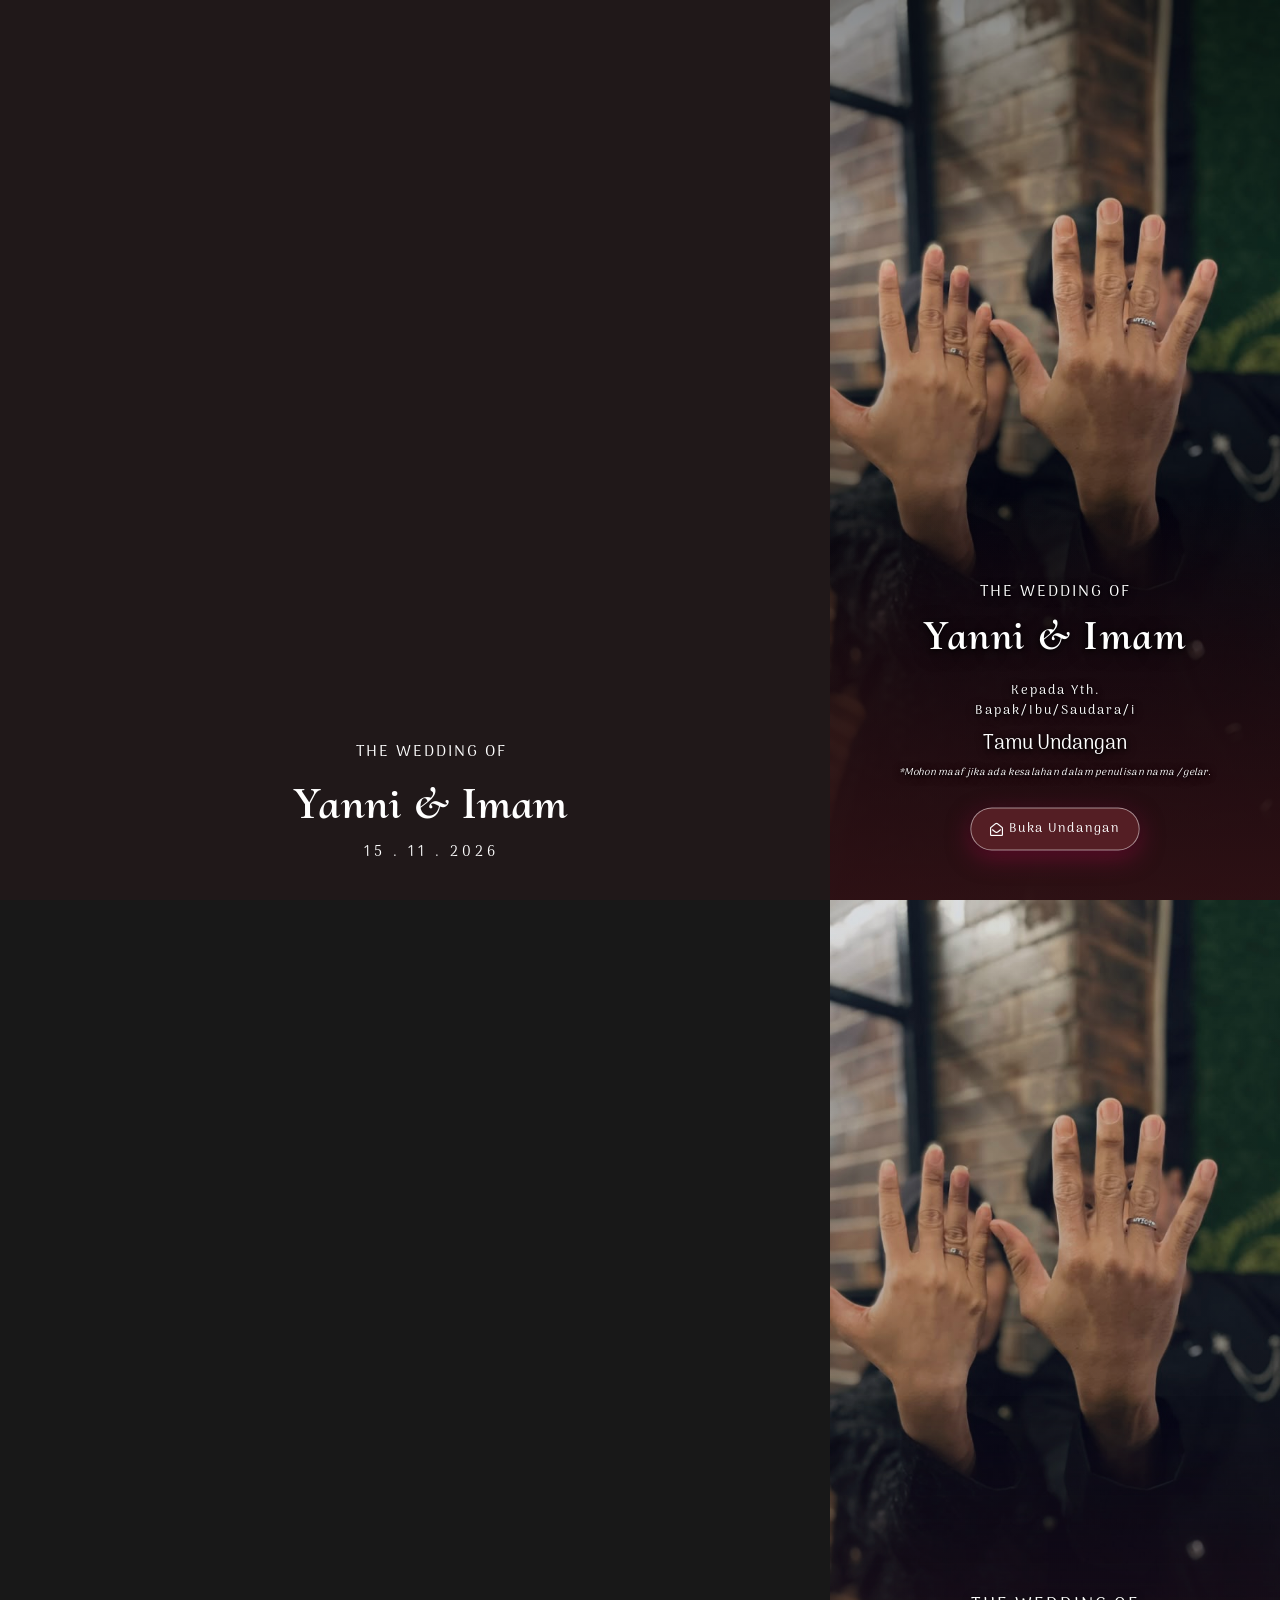
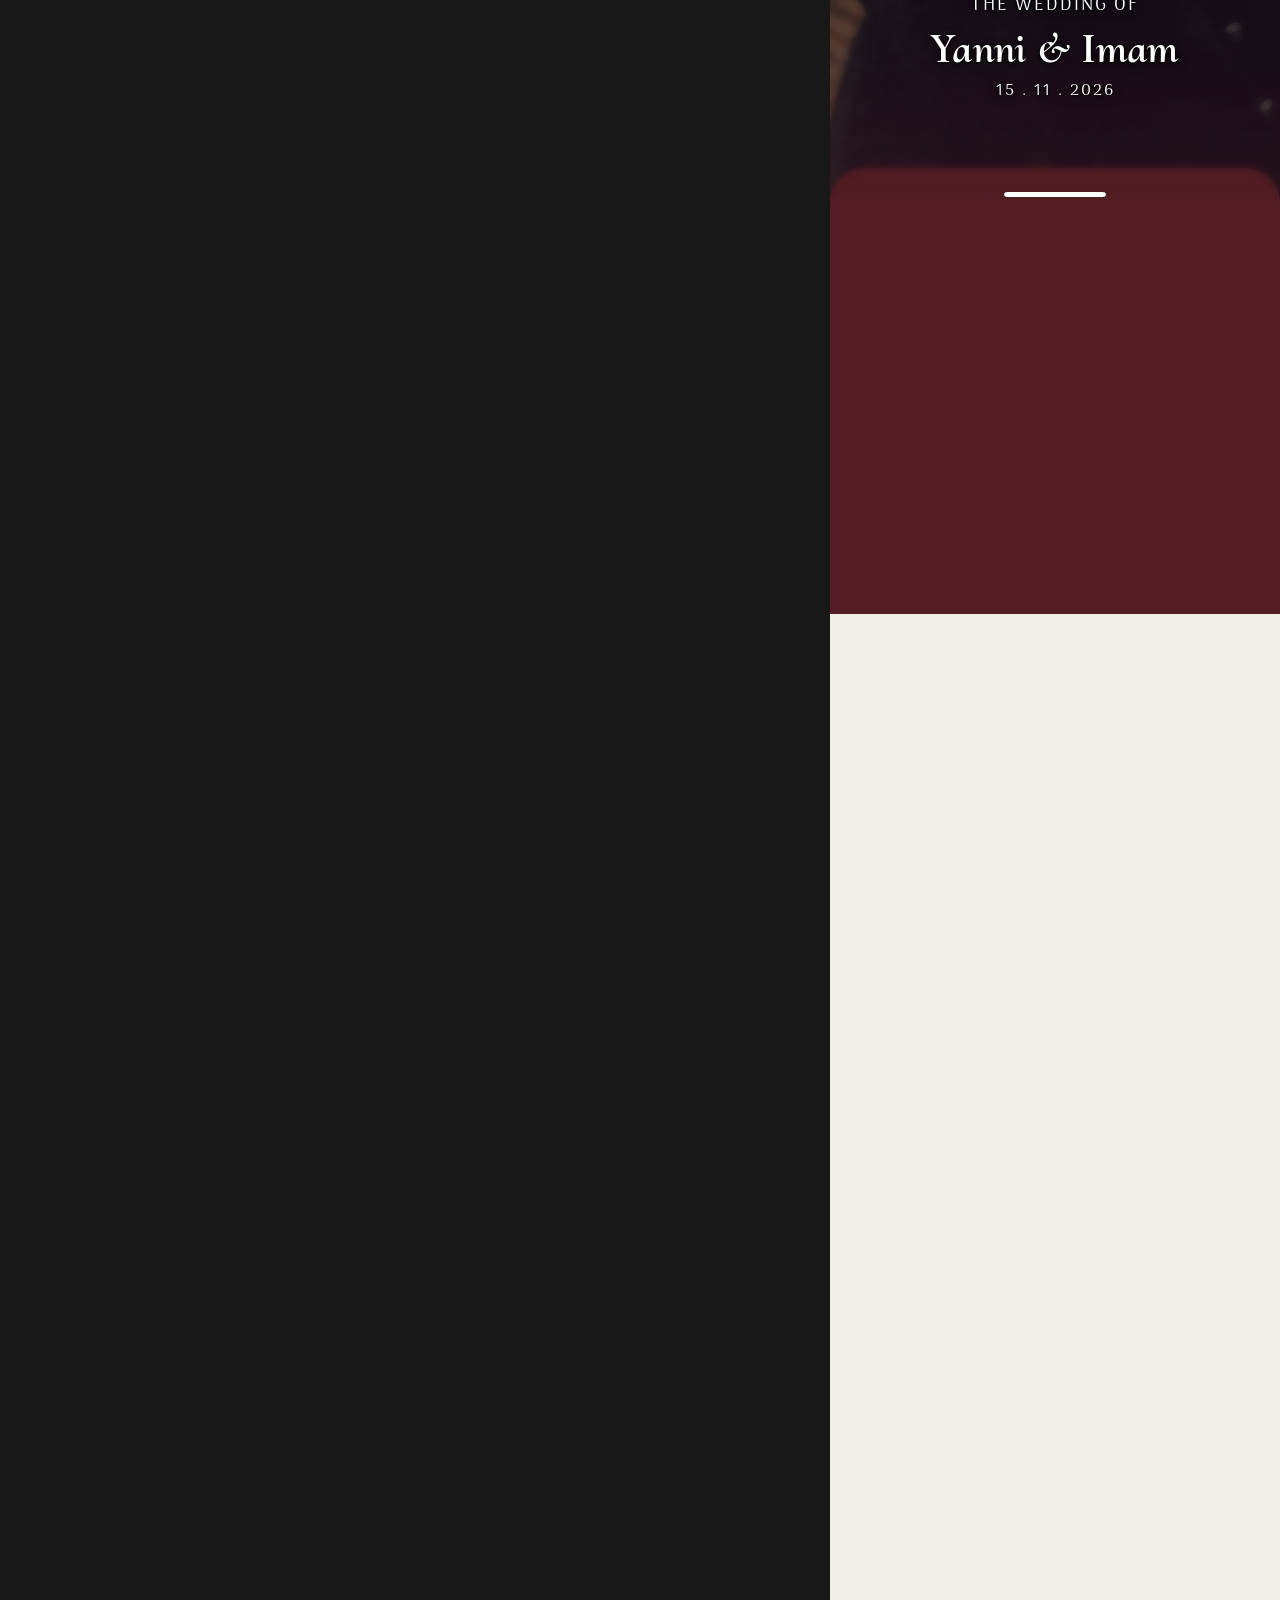
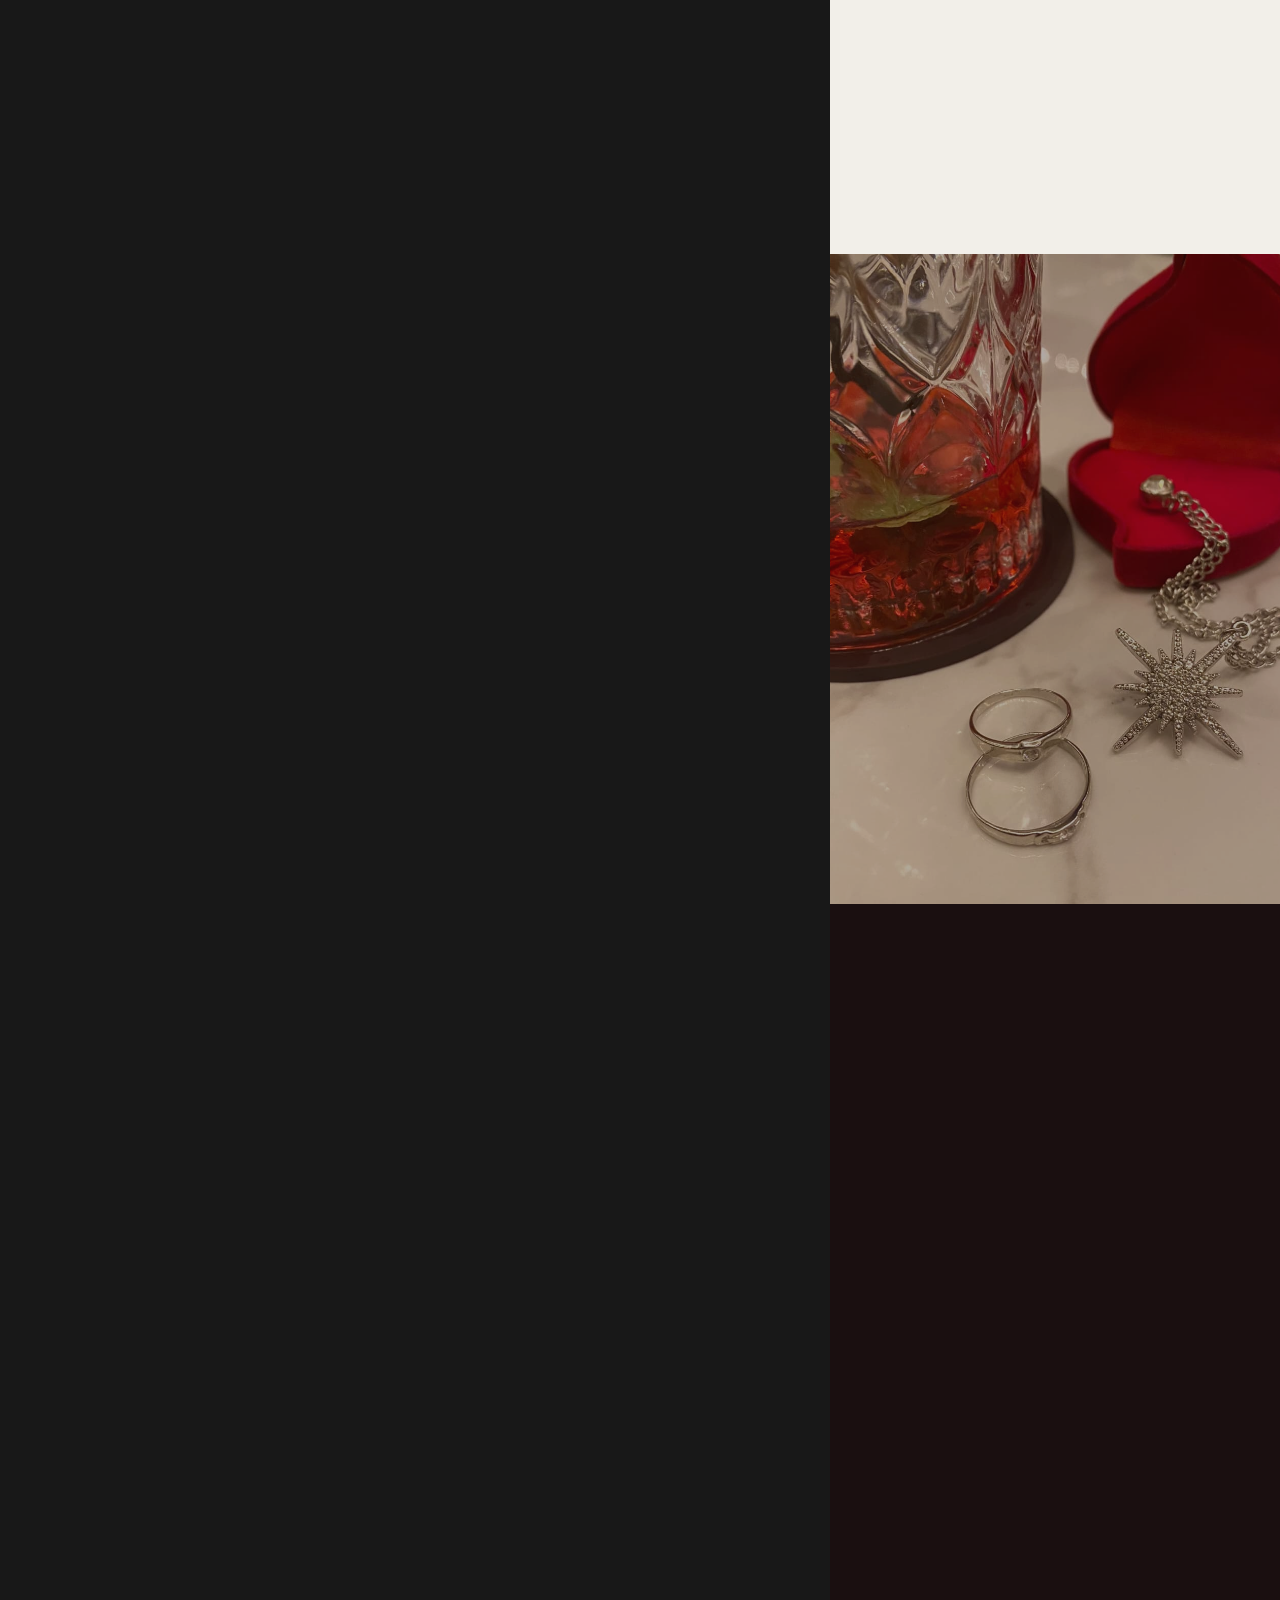
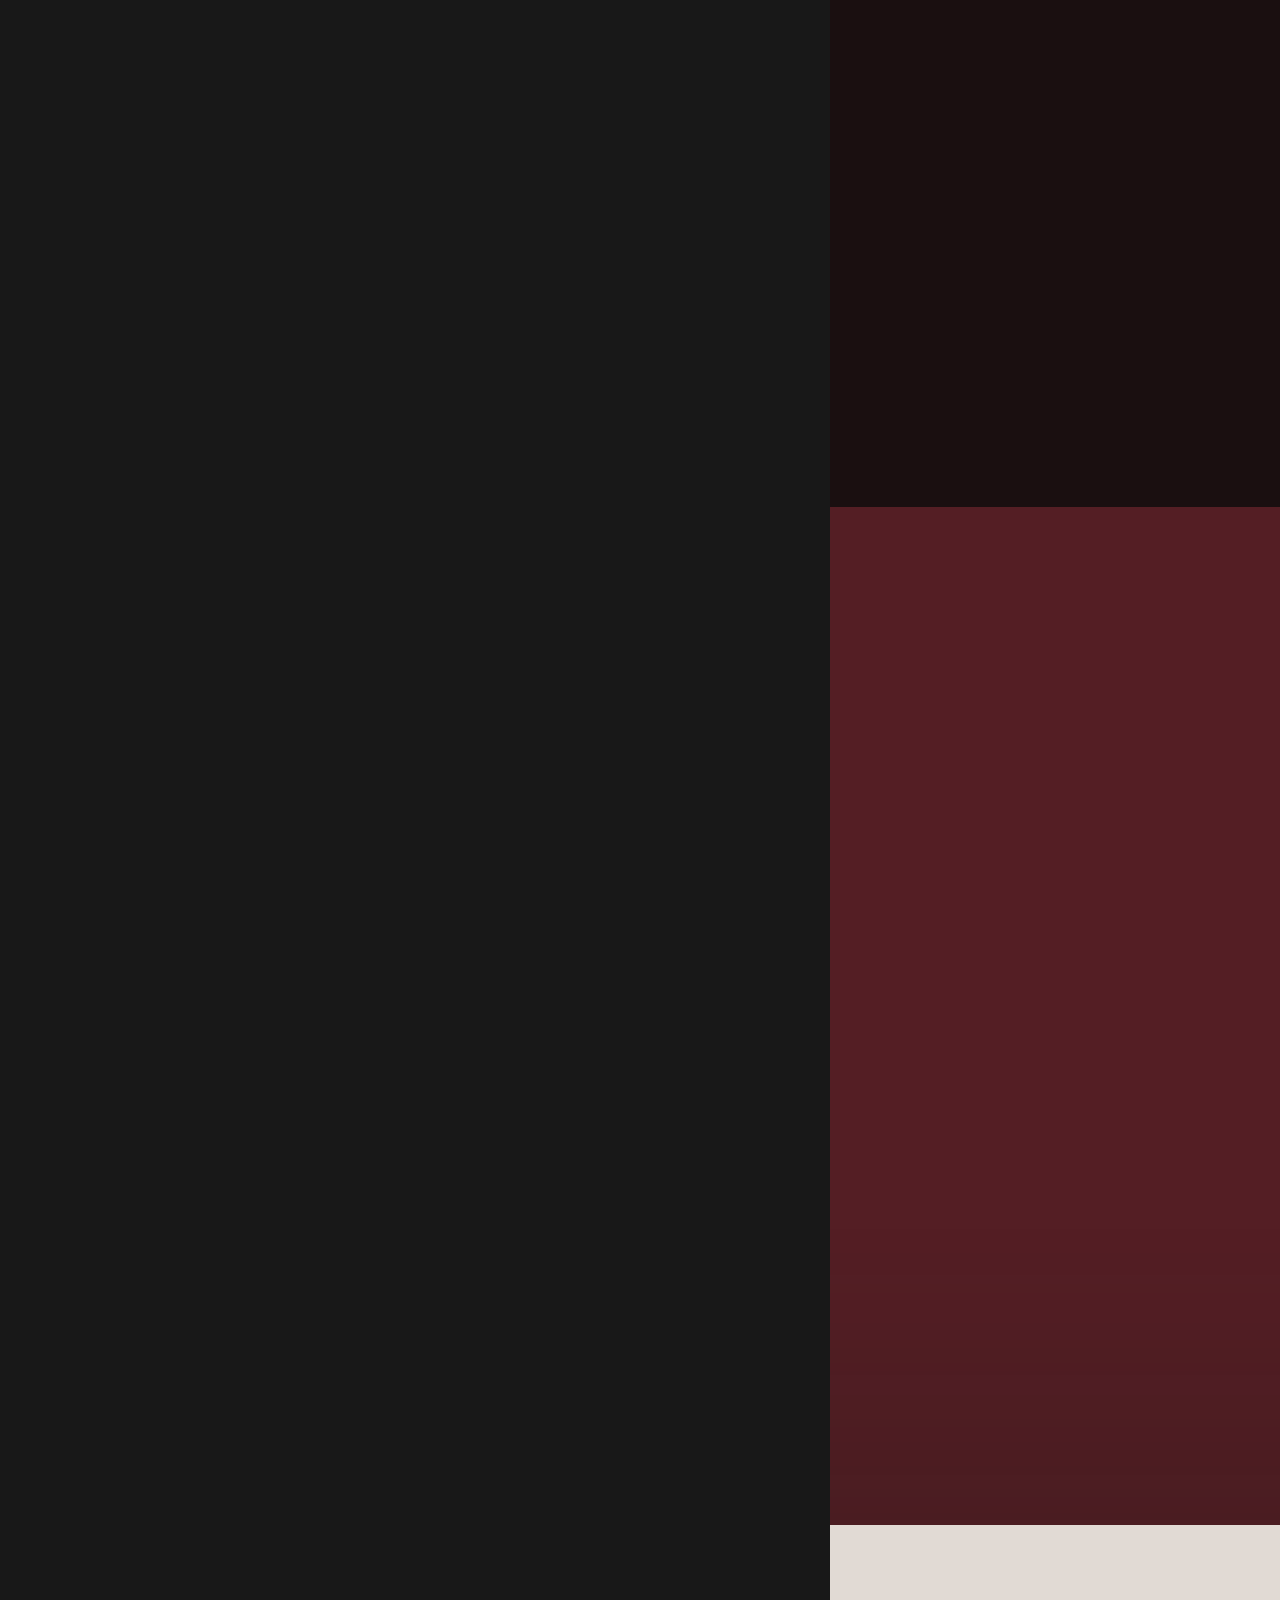
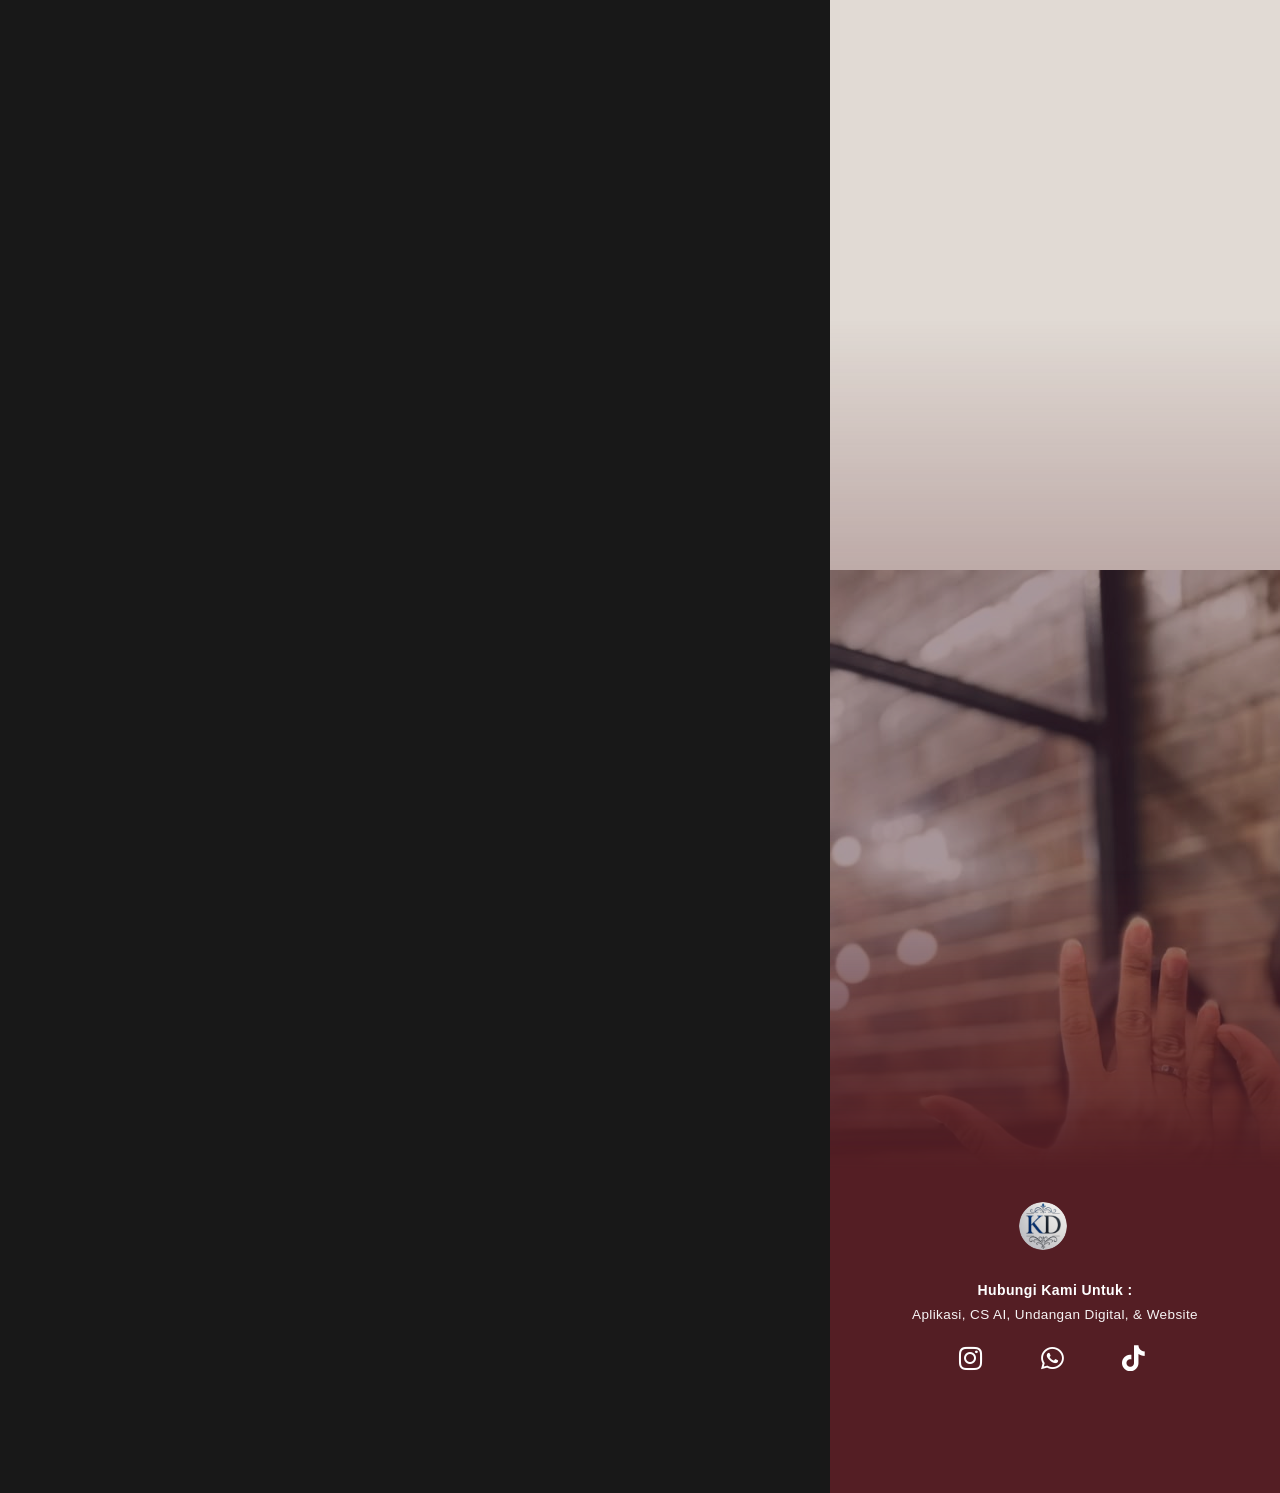
==== commit c0e42b83: "Update tema warna maroon #541E24 & cream #F2EFE9, foto slideshow, dan integrasi RSVP Google Apps Scr" ====
--- a/index.html
+++ b/index.html
@@ -5,18 +5,18 @@
 		
 <!-- Optimasi Mesin Pencari oleh Rank Math - https://rankmath.com/ -->
 <title>Yanni ❤ Imam</title>
-<meta name="description" content="Hadiri Pernikahan Yanni ❤ Imam. Pada Hari Minggu, 15 November 2026 Ya😊">
+<meta name="description" content="Hadiri Pernikahan Yanni & Imam. Pada Hari Minggu, 15 November 2026 Ya😊">
 <meta name="robots" content="follow, noindex">
 <meta property="og:locale" content="id_ID">
 <meta property="og:type" content="article">
 <meta property="og:title" content="Yanni ❤ Imam">
-<meta property="og:description" content="Hadiri Pernikahan Yanni ❤ Imam. Pada Hari Minggu, 15 November 2026 Ya😊">
+<meta property="og:description" content="Hadiri Pernikahan Yanni & Imam. Pada Hari Minggu, 15 November 2026 Ya😊">
 <meta property="og:url" content="https://invitimo2.my.id/l04/">
 <meta property="og:site_name" content="Invisimple ID - Undangan Website">
 <meta property="article:section" content="Pernikahan">
 <meta property="og:updated_time" content="2025-12-07T00:37:35+07:00">
-<meta property="og:image" content="https://i.pinimg.com/736x/b7/46/b7/b746b79a18323222188819812e2b7df9.jpg">
-<meta property="og:image:secure_url" content="https://i.pinimg.com/736x/b7/46/b7/b746b79a18323222188819812e2b7df9.jpg">
+<meta property="og:image" content="https://i.pinimg.com/736x/d5/18/94/d518943b1828c58aa58d30d8ff8f89a5.jpg">
+<meta property="og:image:secure_url" content="https://i.pinimg.com/736x/d5/18/94/d518943b1828c58aa58d30d8ff8f89a5.jpg">
 <meta property="og:image:width" content="1500">
 <meta property="og:image:height" content="1500">
 <meta property="og:image:alt" content="Yanni ❤ Imam">
@@ -25,13 +25,13 @@
 <meta property="article:modified_time" content="2025-12-07T00:37:35+07:00">
 <meta name="twitter:card" content="summary_large_image">
 <meta name="twitter:title" content="Yanni ❤ Imam">
-<meta name="twitter:description" content="Hadiri Pernikahan Yanni ❤ Imam. Pada Hari Minggu, 15 November 2026 Ya😊">
-<meta name="twitter:image" content="https://i.pinimg.com/736x/b7/46/b7/b746b79a18323222188819812e2b7df9.jpg">
+<meta name="twitter:description" content="Hadiri Pernikahan Yanni & Imam. Pada Hari Minggu, 15 November 2026 Ya😊">
+<meta name="twitter:image" content="https://i.pinimg.com/736x/d5/18/94/d518943b1828c58aa58d30d8ff8f89a5.jpg">
 <meta name="twitter:label1" content="Ditulis oleh">
 <meta name="twitter:data1" content="1nv1s1mpl3">
 <meta name="twitter:label2" content="Waktunya membaca">
 <meta name="twitter:data2" content="Kurang dari semenit">
-<script type="application/ld+json" class="rank-math-schema">{"@context":"https://schema.org","@graph":[{"@type":["Person","Organization"],"@id":"https://invitimo2.my.id/#person","name":"Invisimple ID - Undangan Website","logo":{"@type":"ImageObject","@id":"https://invitimo2.my.id/#logo","url":"https://the.invisimple.id/wp-content/uploads/2024/05/icon-invitaja-150x150.png","contentUrl":"https://the.invisimple.id/wp-content/uploads/2024/05/icon-invitaja-150x150.png","caption":"Invisimple ID - Undangan Website","inLanguage":"id"},"image":{"@type":"ImageObject","@id":"https://invitimo2.my.id/#logo","url":"https://the.invisimple.id/wp-content/uploads/2024/05/icon-invitaja-150x150.png","contentUrl":"https://the.invisimple.id/wp-content/uploads/2024/05/icon-invitaja-150x150.png","caption":"Invisimple ID - Undangan Website","inLanguage":"id"}},{"@type":"WebSite","@id":"https://invitimo2.my.id/#website","url":"https://invitimo2.my.id","name":"Invisimple ID - Undangan Website","publisher":{"@id":"https://invitimo2.my.id/#person"},"inLanguage":"id"},{"@type":"ImageObject","@id":"https://i.pinimg.com/736x/b7/46/b7/b746b79a18323222188819812e2b7df9.jpg","url":"https://i.pinimg.com/736x/b7/46/b7/b746b79a18323222188819812e2b7df9.jpg","width":"1500","height":"1500","inLanguage":"id"},{"@type":"WebPage","@id":"https://invitimo2.my.id/l04/#webpage","url":"https://invitimo2.my.id/l04/","name":"Yanni ❤ Imam","datePublished":"2025-02-08T16:03:18+07:00","dateModified":"2025-12-07T00:37:35+07:00","isPartOf":{"@id":"https://invitimo2.my.id/#website"},"primaryImageOfPage":{"@id":"https://i.pinimg.com/736x/b7/46/b7/b746b79a18323222188819812e2b7df9.jpg"},"inLanguage":"id"},{"@type":"Person","@id":"https://invitimo2.my.id/author/1nv1t4j4/","name":"1nv1s1mpl3","url":"https://invitimo2.my.id/author/1nv1t4j4/","image":{"@type":"ImageObject","@id":"https://secure.gravatar.com/avatar/7261eb66b6b7f72535ce5fb6ec1b8146d1f240d1655f2af83056c2c59945e163?s=96&amp;d=mm&amp;r=g","url":"https://secure.gravatar.com/avatar/7261eb66b6b7f72535ce5fb6ec1b8146d1f240d1655f2af83056c2c59945e163?s=96&amp;d=mm&amp;r=g","caption":"1nv1s1mpl3","inLanguage":"id"},"sameAs":["http://invisimple.id"]},{"@type":"BlogPosting","headline":"Yanni ❤ Imam","datePublished":"2025-02-08T16:03:18+07:00","dateModified":"2025-12-07T00:37:35+07:00","articleSection":"Pernikahan","author":{"@id":"https://invitimo2.my.id/author/1nv1t4j4/","name":"1nv1s1mpl3"},"publisher":{"@id":"https://invitimo2.my.id/#person"},"description":"Hadiri Pernikahan Yanni ❤ Imam. Pada Hari Minggu, 15 November 2026 Ya😊","name":"Yanni ❤ Imam","@id":"https://invitimo2.my.id/l04/#richSnippet","isPartOf":{"@id":"https://invitimo2.my.id/l04/#webpage"},"image":{"@id":"https://i.pinimg.com/736x/b7/46/b7/b746b79a18323222188819812e2b7df9.jpg"},"inLanguage":"id","mainEntityOfPage":{"@id":"https://invitimo2.my.id/l04/#webpage"}}]}</script>
+<script type="application/ld+json" class="rank-math-schema">{"@context":"https://schema.org","@graph":[{"@type":["Person","Organization"],"@id":"https://invitimo2.my.id/#person","name":"Invisimple ID - Undangan Website","logo":{"@type":"ImageObject","@id":"https://invitimo2.my.id/#logo","url":"https://the.invisimple.id/wp-content/uploads/2024/05/icon-invitaja-150x150.png","contentUrl":"https://the.invisimple.id/wp-content/uploads/2024/05/icon-invitaja-150x150.png","caption":"Invisimple ID - Undangan Website","inLanguage":"id"},"image":{"@type":"ImageObject","@id":"https://invitimo2.my.id/#logo","url":"https://the.invisimple.id/wp-content/uploads/2024/05/icon-invitaja-150x150.png","contentUrl":"https://the.invisimple.id/wp-content/uploads/2024/05/icon-invitaja-150x150.png","caption":"Invisimple ID - Undangan Website","inLanguage":"id"}},{"@type":"WebSite","@id":"https://invitimo2.my.id/#website","url":"https://invitimo2.my.id","name":"Invisimple ID - Undangan Website","publisher":{"@id":"https://invitimo2.my.id/#person"},"inLanguage":"id"},{"@type":"ImageObject","@id":"https://i.pinimg.com/736x/d5/18/94/d518943b1828c58aa58d30d8ff8f89a5.jpg","url":"https://i.pinimg.com/736x/d5/18/94/d518943b1828c58aa58d30d8ff8f89a5.jpg","width":"1500","height":"1500","inLanguage":"id"},{"@type":"WebPage","@id":"https://invitimo2.my.id/l04/#webpage","url":"https://invitimo2.my.id/l04/","name":"Yanni ❤ Imam","datePublished":"2025-02-08T16:03:18+07:00","dateModified":"2025-12-07T00:37:35+07:00","isPartOf":{"@id":"https://invitimo2.my.id/#website"},"primaryImageOfPage":{"@id":"https://i.pinimg.com/736x/d5/18/94/d518943b1828c58aa58d30d8ff8f89a5.jpg"},"inLanguage":"id"},{"@type":"Person","@id":"https://invitimo2.my.id/author/1nv1t4j4/","name":"1nv1s1mpl3","url":"https://invitimo2.my.id/author/1nv1t4j4/","image":{"@type":"ImageObject","@id":"https://secure.gravatar.com/avatar/7261eb66b6b7f72535ce5fb6ec1b8146d1f240d1655f2af83056c2c59945e163?s=96&amp;d=mm&amp;r=g","url":"https://secure.gravatar.com/avatar/7261eb66b6b7f72535ce5fb6ec1b8146d1f240d1655f2af83056c2c59945e163?s=96&amp;d=mm&amp;r=g","caption":"1nv1s1mpl3","inLanguage":"id"},"sameAs":["http://invisimple.id"]},{"@type":"BlogPosting","headline":"Yanni ❤ Imam","datePublished":"2025-02-08T16:03:18+07:00","dateModified":"2025-12-07T00:37:35+07:00","articleSection":"Pernikahan","author":{"@id":"https://invitimo2.my.id/author/1nv1t4j4/","name":"1nv1s1mpl3"},"publisher":{"@id":"https://invitimo2.my.id/#person"},"description":"Hadiri Pernikahan Yanni & Imam. Pada Hari Minggu, 15 November 2026 Ya😊","name":"Yanni ❤ Imam","@id":"https://invitimo2.my.id/l04/#richSnippet","isPartOf":{"@id":"https://invitimo2.my.id/l04/#webpage"},"image":{"@id":"https://i.pinimg.com/736x/d5/18/94/d518943b1828c58aa58d30d8ff8f89a5.jpg"},"inLanguage":"id","mainEntityOfPage":{"@id":"https://invitimo2.my.id/l04/#webpage"}}]}</script>
 <!-- /Plugin WordPress Rank Math SEO -->
 
 <link rel='dns-prefetch' href='//the.invisimple.id'>
@@ -465,7 +465,7 @@
 <link rel='stylesheet' id='elementor-frontend-css' href='wp-content/plugins/elementor/assets/css/frontend.css?ver=4.2.4' media='all'>
 <style id="elementor-frontend-inline-css">
 @-webkit-keyframes ha_fadeIn{0%{opacity:0}to{opacity:1}}@keyframes ha_fadeIn{0%{opacity:0}to{opacity:1}}@-webkit-keyframes ha_zoomIn{0%{opacity:0;-webkit-transform:scale3d(.3,.3,.3);transform:scale3d(.3,.3,.3)}50%{opacity:1}}@keyframes ha_zoomIn{0%{opacity:0;-webkit-transform:scale3d(.3,.3,.3);transform:scale3d(.3,.3,.3)}50%{opacity:1}}@-webkit-keyframes ha_rollIn{0%{opacity:0;-webkit-transform:translate3d(-100%,0,0) rotate3d(0,0,1,-120deg);transform:translate3d(-100%,0,0) rotate3d(0,0,1,-120deg)}to{opacity:1}}@keyframes ha_rollIn{0%{opacity:0;-webkit-transform:translate3d(-100%,0,0) rotate3d(0,0,1,-120deg);transform:translate3d(-100%,0,0) rotate3d(0,0,1,-120deg)}to{opacity:1}}@-webkit-keyframes ha_bounce{0%,20%,53%,to{-webkit-animation-timing-function:cubic-bezier(.215,.61,.355,1);animation-timing-function:cubic-bezier(.215,.61,.355,1)}40%,43%{-webkit-transform:translate3d(0,-30px,0) scaleY(1.1);transform:translate3d(0,-30px,0) scaleY(1.1);-webkit-animation-timing-function:cubic-bezier(.755,.05,.855,.06);animation-timing-function:cubic-bezier(.755,.05,.855,.06)}70%{-webkit-transform:translate3d(0,-15px,0) scaleY(1.05);transform:translate3d(0,-15px,0) scaleY(1.05);-webkit-animation-timing-function:cubic-bezier(.755,.05,.855,.06);animation-timing-function:cubic-bezier(.755,.05,.855,.06)}80%{-webkit-transition-timing-function:cubic-bezier(.215,.61,.355,1);transition-timing-function:cubic-bezier(.215,.61,.355,1);-webkit-transform:translate3d(0,0,0) scaleY(.95);transform:translate3d(0,0,0) scaleY(.95)}90%{-webkit-transform:translate3d(0,-4px,0) scaleY(1.02);transform:translate3d(0,-4px,0) scaleY(1.02)}}@keyframes ha_bounce{0%,20%,53%,to{-webkit-animation-timing-function:cubic-bezier(.215,.61,.355,1);animation-timing-function:cubic-bezier(.215,.61,.355,1)}40%,43%{-webkit-transform:translate3d(0,-30px,0) scaleY(1.1);transform:translate3d(0,-30px,0) scaleY(1.1);-webkit-animation-timing-function:cubic-bezier(.755,.05,.855,.06);animation-timing-function:cubic-bezier(.755,.05,.855,.06)}70%{-webkit-transform:translate3d(0,-15px,0) scaleY(1.05);transform:translate3d(0,-15px,0) scaleY(1.05);-webkit-animation-timing-function:cubic-bezier(.755,.05,.855,.06);animation-timing-function:cubic-bezier(.755,.05,.855,.06)}80%{-webkit-transition-timing-function:cubic-bezier(.215,.61,.355,1);transition-timing-function:cubic-bezier(.215,.61,.355,1);-webkit-transform:translate3d(0,0,0) scaleY(.95);transform:translate3d(0,0,0) scaleY(.95)}90%{-webkit-transform:translate3d(0,-4px,0) scaleY(1.02);transform:translate3d(0,-4px,0) scaleY(1.02)}}@-webkit-keyframes ha_bounceIn{0%,20%,40%,60%,80%,to{-webkit-animation-timing-function:cubic-bezier(.215,.61,.355,1);animation-timing-function:cubic-bezier(.215,.61,.355,1)}0%{opacity:0;-webkit-transform:scale3d(.3,.3,.3);transform:scale3d(.3,.3,.3)}20%{-webkit-transform:scale3d(1.1,1.1,1.1);transform:scale3d(1.1,1.1,1.1)}40%{-webkit-transform:scale3d(.9,.9,.9);transform:scale3d(.9,.9,.9)}60%{opacity:1;-webkit-transform:scale3d(1.03,1.03,1.03);transform:scale3d(1.03,1.03,1.03)}80%{-webkit-transform:scale3d(.97,.97,.97);transform:scale3d(.97,.97,.97)}to{opacity:1}}@keyframes ha_bounceIn{0%,20%,40%,60%,80%,to{-webkit-animation-timing-function:cubic-bezier(.215,.61,.355,1);animation-timing-function:cubic-bezier(.215,.61,.355,1)}0%{opacity:0;-webkit-transform:scale3d(.3,.3,.3);transform:scale3d(.3,.3,.3)}20%{-webkit-transform:scale3d(1.1,1.1,1.1);transform:scale3d(1.1,1.1,1.1)}40%{-webkit-transform:scale3d(.9,.9,.9);transform:scale3d(.9,.9,.9)}60%{opacity:1;-webkit-transform:scale3d(1.03,1.03,1.03);transform:scale3d(1.03,1.03,1.03)}80%{-webkit-transform:scale3d(.97,.97,.97);transform:scale3d(.97,.97,.97)}to{opacity:1}}@-webkit-keyframes ha_flipInX{0%{opacity:0;-webkit-transform:perspective(400px) rotate3d(1,0,0,90deg);transform:perspective(400px) rotate3d(1,0,0,90deg);-webkit-animation-timing-function:ease-in;animation-timing-function:ease-in}40%{-webkit-transform:perspective(400px) rotate3d(1,0,0,-20deg);transform:perspective(400px) rotate3d(1,0,0,-20deg);-webkit-animation-timing-function:ease-in;animation-timing-function:ease-in}60%{opacity:1;-webkit-transform:perspective(400px) rotate3d(1,0,0,10deg);transform:perspective(400px) rotate3d(1,0,0,10deg)}80%{-webkit-transform:perspective(400px) rotate3d(1,0,0,-5deg);transform:perspective(400px) rotate3d(1,0,0,-5deg)}}@keyframes ha_flipInX{0%{opacity:0;-webkit-transform:perspective(400px) rotate3d(1,0,0,90deg);transform:perspective(400px) rotate3d(1,0,0,90deg);-webkit-animation-timing-function:ease-in;animation-timing-function:ease-in}40%{-webkit-transform:perspective(400px) rotate3d(1,0,0,-20deg);transform:perspective(400px) rotate3d(1,0,0,-20deg);-webkit-animation-timing-function:ease-in;animation-timing-function:ease-in}60%{opacity:1;-webkit-transform:perspective(400px) rotate3d(1,0,0,10deg);transform:perspective(400px) rotate3d(1,0,0,10deg)}80%{-webkit-transform:perspective(400px) rotate3d(1,0,0,-5deg);transform:perspective(400px) rotate3d(1,0,0,-5deg)}}@-webkit-keyframes ha_flipInY{0%{opacity:0;-webkit-transform:perspective(400px) rotate3d(0,1,0,90deg);transform:perspective(400px) rotate3d(0,1,0,90deg);-webkit-animation-timing-function:ease-in;animation-timing-function:ease-in}40%{-webkit-transform:perspective(400px) rotate3d(0,1,0,-20deg);transform:perspective(400px) rotate3d(0,1,0,-20deg);-webkit-animation-timing-function:ease-in;animation-timing-function:ease-in}60%{opacity:1;-webkit-transform:perspective(400px) rotate3d(0,1,0,10deg);transform:perspective(400px) rotate3d(0,1,0,10deg)}80%{-webkit-transform:perspective(400px) rotate3d(0,1,0,-5deg);transform:perspective(400px) rotate3d(0,1,0,-5deg)}}@keyframes ha_flipInY{0%{opacity:0;-webkit-transform:perspective(400px) rotate3d(0,1,0,90deg);transform:perspective(400px) rotate3d(0,1,0,90deg);-webkit-animation-timing-function:ease-in;animation-timing-function:ease-in}40%{-webkit-transform:perspective(400px) rotate3d(0,1,0,-20deg);transform:perspective(400px) rotate3d(0,1,0,-20deg);-webkit-animation-timing-function:ease-in;animation-timing-function:ease-in}60%{opacity:1;-webkit-transform:perspective(400px) rotate3d(0,1,0,10deg);transform:perspective(400px) rotate3d(0,1,0,10deg)}80%{-webkit-transform:perspective(400px) rotate3d(0,1,0,-5deg);transform:perspective(400px) rotate3d(0,1,0,-5deg)}}@-webkit-keyframes ha_swing{20%{-webkit-transform:rotate3d(0,0,1,15deg);transform:rotate3d(0,0,1,15deg)}40%{-webkit-transform:rotate3d(0,0,1,-10deg);transform:rotate3d(0,0,1,-10deg)}60%{-webkit-transform:rotate3d(0,0,1,5deg);transform:rotate3d(0,0,1,5deg)}80%{-webkit-transform:rotate3d(0,0,1,-5deg);transform:rotate3d(0,0,1,-5deg)}}@keyframes ha_swing{20%{-webkit-transform:rotate3d(0,0,1,15deg);transform:rotate3d(0,0,1,15deg)}40%{-webkit-transform:rotate3d(0,0,1,-10deg);transform:rotate3d(0,0,1,-10deg)}60%{-webkit-transform:rotate3d(0,0,1,5deg);transform:rotate3d(0,0,1,5deg)}80%{-webkit-transform:rotate3d(0,0,1,-5deg);transform:rotate3d(0,0,1,-5deg)}}@-webkit-keyframes ha_slideInDown{0%{visibility:visible;-webkit-transform:translate3d(0,-100%,0);transform:translate3d(0,-100%,0)}}@keyframes ha_slideInDown{0%{visibility:visible;-webkit-transform:translate3d(0,-100%,0);transform:translate3d(0,-100%,0)}}@-webkit-keyframes ha_slideInUp{0%{visibility:visible;-webkit-transform:translate3d(0,100%,0);transform:translate3d(0,100%,0)}}@keyframes ha_slideInUp{0%{visibility:visible;-webkit-transform:translate3d(0,100%,0);transform:translate3d(0,100%,0)}}@-webkit-keyframes ha_slideInLeft{0%{visibility:visible;-webkit-transform:translate3d(-100%,0,0);transform:translate3d(-100%,0,0)}}@keyframes ha_slideInLeft{0%{visibility:visible;-webkit-transform:translate3d(-100%,0,0);transform:translate3d(-100%,0,0)}}@-webkit-keyframes ha_slideInRight{0%{visibility:visible;-webkit-transform:translate3d(100%,0,0);transform:translate3d(100%,0,0)}}@keyframes ha_slideInRight{0%{visibility:visible;-webkit-transform:translate3d(100%,0,0);transform:translate3d(100%,0,0)}}.ha_fadeIn{-webkit-animation-name:ha_fadeIn;animation-name:ha_fadeIn}.ha_zoomIn{-webkit-animation-name:ha_zoomIn;animation-name:ha_zoomIn}.ha_rollIn{-webkit-animation-name:ha_rollIn;animation-name:ha_rollIn}.ha_bounce{-webkit-transform-origin:center bottom;-ms-transform-origin:center bottom;transform-origin:center bottom;-webkit-animation-name:ha_bounce;animation-name:ha_bounce}.ha_bounceIn{-webkit-animation-name:ha_bounceIn;animation-name:ha_bounceIn;-webkit-animation-duration:.75s;-webkit-animation-duration:calc(var(--animate-duration)*.75);animation-duration:.75s;animation-duration:calc(var(--animate-duration)*.75)}.ha_flipInX,.ha_flipInY{-webkit-animation-name:ha_flipInX;animation-name:ha_flipInX;-webkit-backface-visibility:visible!important;backface-visibility:visible!important}.ha_flipInY{-webkit-animation-name:ha_flipInY;animation-name:ha_flipInY}.ha_swing{-webkit-transform-origin:top center;-ms-transform-origin:top center;transform-origin:top center;-webkit-animation-name:ha_swing;animation-name:ha_swing}.ha_slideInDown{-webkit-animation-name:ha_slideInDown;animation-name:ha_slideInDown}.ha_slideInUp{-webkit-animation-name:ha_slideInUp;animation-name:ha_slideInUp}.ha_slideInLeft{-webkit-animation-name:ha_slideInLeft;animation-name:ha_slideInLeft}.ha_slideInRight{-webkit-animation-name:ha_slideInRight;animation-name:ha_slideInRight}.ha-css-transform-yes{-webkit-transition-duration:var(--ha-tfx-transition-duration, .2s);transition-duration:var(--ha-tfx-transition-duration, .2s);-webkit-transition-property:-webkit-transform;transition-property:transform;transition-property:transform,-webkit-transform;-webkit-transform:translate(var(--ha-tfx-translate-x, 0),var(--ha-tfx-translate-y, 0)) scale(var(--ha-tfx-scale-x, 1),var(--ha-tfx-scale-y, 1)) skew(var(--ha-tfx-skew-x, 0),var(--ha-tfx-skew-y, 0)) rotateX(var(--ha-tfx-rotate-x, 0)) rotateY(var(--ha-tfx-rotate-y, 0)) rotateZ(var(--ha-tfx-rotate-z, 0));transform:translate(var(--ha-tfx-translate-x, 0),var(--ha-tfx-translate-y, 0)) scale(var(--ha-tfx-scale-x, 1),var(--ha-tfx-scale-y, 1)) skew(var(--ha-tfx-skew-x, 0),var(--ha-tfx-skew-y, 0)) rotateX(var(--ha-tfx-rotate-x, 0)) rotateY(var(--ha-tfx-rotate-y, 0)) rotateZ(var(--ha-tfx-rotate-z, 0))}.ha-css-transform-yes:hover{-webkit-transform:translate(var(--ha-tfx-translate-x-hover, var(--ha-tfx-translate-x, 0)),var(--ha-tfx-translate-y-hover, var(--ha-tfx-translate-y, 0))) scale(var(--ha-tfx-scale-x-hover, var(--ha-tfx-scale-x, 1)),var(--ha-tfx-scale-y-hover, var(--ha-tfx-scale-y, 1))) skew(var(--ha-tfx-skew-x-hover, var(--ha-tfx-skew-x, 0)),var(--ha-tfx-skew-y-hover, var(--ha-tfx-skew-y, 0))) rotateX(var(--ha-tfx-rotate-x-hover, var(--ha-tfx-rotate-x, 0))) rotateY(var(--ha-tfx-rotate-y-hover, var(--ha-tfx-rotate-y, 0))) rotateZ(var(--ha-tfx-rotate-z-hover, var(--ha-tfx-rotate-z, 0)));transform:translate(var(--ha-tfx-translate-x-hover, var(--ha-tfx-translate-x, 0)),var(--ha-tfx-translate-y-hover, var(--ha-tfx-translate-y, 0))) scale(var(--ha-tfx-scale-x-hover, var(--ha-tfx-scale-x, 1)),var(--ha-tfx-scale-y-hover, var(--ha-tfx-scale-y, 1))) skew(var(--ha-tfx-skew-x-hover, var(--ha-tfx-skew-x, 0)),var(--ha-tfx-skew-y-hover, var(--ha-tfx-skew-y, 0))) rotateX(var(--ha-tfx-rotate-x-hover, var(--ha-tfx-rotate-x, 0))) rotateY(var(--ha-tfx-rotate-y-hover, var(--ha-tfx-rotate-y, 0))) rotateZ(var(--ha-tfx-rotate-z-hover, var(--ha-tfx-rotate-z, 0)))}.happy-addon>.elementor-widget-container{word-wrap:break-word;overflow-wrap:break-word}.happy-addon>.elementor-widget-container,.happy-addon>.elementor-widget-container *{-webkit-box-sizing:border-box;box-sizing:border-box}.happy-addon:not(:has(.elementor-widget-container)),.happy-addon:not(:has(.elementor-widget-container)) *{-webkit-box-sizing:border-box;box-sizing:border-box;word-wrap:break-word;overflow-wrap:break-word}.happy-addon p:empty{display:none}.happy-addon .elementor-inline-editing{min-height:auto!important}.happy-addon-pro img{max-width:100%;height:auto;-o-object-fit:cover;object-fit:cover}.ha-screen-reader-text{position:absolute;overflow:hidden;clip:rect(1px,1px,1px,1px);margin:-1px;padding:0;width:1px;height:1px;border:0;word-wrap:normal!important;-webkit-clip-path:inset(50%);clip-path:inset(50%)}.ha-has-bg-overlay>.elementor-widget-container{position:relative;z-index:1}.ha-has-bg-overlay>.elementor-widget-container:before{position:absolute;top:0;left:0;z-index:-1;width:100%;height:100%;content:""}.ha-has-bg-overlay:not(:has(.elementor-widget-container)){position:relative;z-index:1}.ha-has-bg-overlay:not(:has(.elementor-widget-container)):before{position:absolute;top:0;left:0;z-index:-1;width:100%;height:100%;content:""}.ha-popup--is-enabled .ha-js-popup,.ha-popup--is-enabled .ha-js-popup img{cursor:-webkit-zoom-in!important;cursor:zoom-in!important}.mfp-wrap .mfp-arrow,.mfp-wrap .mfp-close{background-color:transparent}.mfp-wrap .mfp-arrow:focus,.mfp-wrap .mfp-close:focus{outline-width:thin}.ha-advanced-tooltip-enable{position:relative;cursor:pointer;--ha-tooltip-arrow-color:black;--ha-tooltip-arrow-distance:0}.ha-advanced-tooltip-enable .ha-advanced-tooltip-content{position:absolute;z-index:999;display:none;padding:5px 0;width:120px;height:auto;border-radius:6px;background-color:#000;color:#fff;text-align:center;opacity:0}.ha-advanced-tooltip-enable .ha-advanced-tooltip-content::after{position:absolute;border-width:5px;border-style:solid;content:""}.ha-advanced-tooltip-enable .ha-advanced-tooltip-content.no-arrow::after{visibility:hidden}.ha-advanced-tooltip-enable .ha-advanced-tooltip-content.show{display:inline-block;opacity:1}.ha-advanced-tooltip-enable.ha-advanced-tooltip-top .ha-advanced-tooltip-content,body[data-elementor-device-mode=tablet] .ha-advanced-tooltip-enable.ha-advanced-tooltip-tablet-top .ha-advanced-tooltip-content{top:unset;right:0;bottom:calc(101% + var(--ha-tooltip-arrow-distance));left:0;margin:0 auto}.ha-advanced-tooltip-enable.ha-advanced-tooltip-top .ha-advanced-tooltip-content::after,body[data-elementor-device-mode=tablet] .ha-advanced-tooltip-enable.ha-advanced-tooltip-tablet-top .ha-advanced-tooltip-content::after{top:100%;right:unset;bottom:unset;left:50%;border-color:var(--ha-tooltip-arrow-color) transparent transparent transparent;-webkit-transform:translateX(-50%);-ms-transform:translateX(-50%);transform:translateX(-50%)}.ha-advanced-tooltip-enable.ha-advanced-tooltip-bottom .ha-advanced-tooltip-content,body[data-elementor-device-mode=tablet] .ha-advanced-tooltip-enable.ha-advanced-tooltip-tablet-bottom .ha-advanced-tooltip-content{top:calc(101% + var(--ha-tooltip-arrow-distance));right:0;bottom:unset;left:0;margin:0 auto}.ha-advanced-tooltip-enable.ha-advanced-tooltip-bottom .ha-advanced-tooltip-content::after,body[data-elementor-device-mode=tablet] .ha-advanced-tooltip-enable.ha-advanced-tooltip-tablet-bottom .ha-advanced-tooltip-content::after{top:unset;right:unset;bottom:100%;left:50%;border-color:transparent transparent var(--ha-tooltip-arrow-color) transparent;-webkit-transform:translateX(-50%);-ms-transform:translateX(-50%);transform:translateX(-50%)}.ha-advanced-tooltip-enable.ha-advanced-tooltip-left .ha-advanced-tooltip-content,body[data-elementor-device-mode=tablet] .ha-advanced-tooltip-enable.ha-advanced-tooltip-tablet-left .ha-advanced-tooltip-content{top:50%;right:calc(101% + var(--ha-tooltip-arrow-distance));bottom:unset;left:unset;-webkit-transform:translateY(-50%);-ms-transform:translateY(-50%);transform:translateY(-50%)}.ha-advanced-tooltip-enable.ha-advanced-tooltip-left .ha-advanced-tooltip-content::after,body[data-elementor-device-mode=tablet] .ha-advanced-tooltip-enable.ha-advanced-tooltip-tablet-left .ha-advanced-tooltip-content::after{top:50%;right:unset;bottom:unset;left:100%;border-color:transparent transparent transparent var(--ha-tooltip-arrow-color);-webkit-transform:translateY(-50%);-ms-transform:translateY(-50%);transform:translateY(-50%)}.ha-advanced-tooltip-enable.ha-advanced-tooltip-right .ha-advanced-tooltip-content,body[data-elementor-device-mode=tablet] .ha-advanced-tooltip-enable.ha-advanced-tooltip-tablet-right .ha-advanced-tooltip-content{top:50%;right:unset;bottom:unset;left:calc(101% + var(--ha-tooltip-arrow-distance));-webkit-transform:translateY(-50%);-ms-transform:translateY(-50%);transform:translateY(-50%)}.ha-advanced-tooltip-enable.ha-advanced-tooltip-right .ha-advanced-tooltip-content::after,body[data-elementor-device-mode=tablet] .ha-advanced-tooltip-enable.ha-advanced-tooltip-tablet-right .ha-advanced-tooltip-content::after{top:50%;right:100%;bottom:unset;left:unset;border-color:transparent var(--ha-tooltip-arrow-color) transparent transparent;-webkit-transform:translateY(-50%);-ms-transform:translateY(-50%);transform:translateY(-50%)}body[data-elementor-device-mode=mobile] .ha-advanced-tooltip-enable.ha-advanced-tooltip-mobile-top .ha-advanced-tooltip-content{top:unset;right:0;bottom:calc(101% + var(--ha-tooltip-arrow-distance));left:0;margin:0 auto}body[data-elementor-device-mode=mobile] .ha-advanced-tooltip-enable.ha-advanced-tooltip-mobile-top .ha-advanced-tooltip-content::after{top:100%;right:unset;bottom:unset;left:50%;border-color:var(--ha-tooltip-arrow-color) transparent transparent transparent;-webkit-transform:translateX(-50%);-ms-transform:translateX(-50%);transform:translateX(-50%)}body[data-elementor-device-mode=mobile] .ha-advanced-tooltip-enable.ha-advanced-tooltip-mobile-bottom .ha-advanced-tooltip-content{top:calc(101% + var(--ha-tooltip-arrow-distance));right:0;bottom:unset;left:0;margin:0 auto}body[data-elementor-device-mode=mobile] .ha-advanced-tooltip-enable.ha-advanced-tooltip-mobile-bottom .ha-advanced-tooltip-content::after{top:unset;right:unset;bottom:100%;left:50%;border-color:transparent transparent var(--ha-tooltip-arrow-color) transparent;-webkit-transform:translateX(-50%);-ms-transform:translateX(-50%);transform:translateX(-50%)}body[data-elementor-device-mode=mobile] .ha-advanced-tooltip-enable.ha-advanced-tooltip-mobile-left .ha-advanced-tooltip-content{top:50%;right:calc(101% + var(--ha-tooltip-arrow-distance));bottom:unset;left:unset;-webkit-transform:translateY(-50%);-ms-transform:translateY(-50%);transform:translateY(-50%)}body[data-elementor-device-mode=mobile] .ha-advanced-tooltip-enable.ha-advanced-tooltip-mobile-left .ha-advanced-tooltip-content::after{top:50%;right:unset;bottom:unset;left:100%;border-color:transparent transparent transparent var(--ha-tooltip-arrow-color);-webkit-transform:translateY(-50%);-ms-transform:translateY(-50%);transform:translateY(-50%)}body[data-elementor-device-mode=mobile] .ha-advanced-tooltip-enable.ha-advanced-tooltip-mobile-right .ha-advanced-tooltip-content{top:50%;right:unset;bottom:unset;left:calc(101% + var(--ha-tooltip-arrow-distance));-webkit-transform:translateY(-50%);-ms-transform:translateY(-50%);transform:translateY(-50%)}body[data-elementor-device-mode=mobile] .ha-advanced-tooltip-enable.ha-advanced-tooltip-mobile-right .ha-advanced-tooltip-content::after{top:50%;right:100%;bottom:unset;left:unset;border-color:transparent var(--ha-tooltip-arrow-color) transparent transparent;-webkit-transform:translateY(-50%);-ms-transform:translateY(-50%);transform:translateY(-50%)}body.elementor-editor-active .happy-addon.ha-gravityforms .gform_wrapper{display:block!important}.ha-scroll-to-top-wrap.ha-scroll-to-top-hide{display:none}.ha-scroll-to-top-wrap.edit-mode,.ha-scroll-to-top-wrap.single-page-off{display:none!important}.ha-scroll-to-top-button{position:fixed;right:15px;bottom:15px;z-index:9999;display:-webkit-box;display:-webkit-flex;display:-ms-flexbox;display:flex;-webkit-box-align:center;-webkit-align-items:center;align-items:center;-ms-flex-align:center;-webkit-box-pack:center;-ms-flex-pack:center;-webkit-justify-content:center;justify-content:center;width:50px;height:50px;border-radius:50px;background-color:#5636d1;color:#fff;text-align:center;opacity:1;cursor:pointer;-webkit-transition:all .3s;transition:all .3s}.ha-scroll-to-top-button i{color:#fff;font-size:16px}.ha-scroll-to-top-button:hover{background-color:#e2498a}
-.elementor-30207 .elementor-element.elementor-element-25cf33d .elementor-heading-title{font-size:42px;}.elementor-30207 .elementor-element.elementor-element-718225f .elementor-heading-title{font-size:42px;}.elementor-30207 .elementor-element.elementor-element-2f61531 .elementor-button{background-color:#850d3a;}.elementor-30207 .elementor-element.elementor-element-102b802:not(.elementor-motion-effects-element-type-background), .elementor-30207 .elementor-element.elementor-element-102b802 > .elementor-motion-effects-container > .elementor-motion-effects-layer{background-color:#850d3a80;}.elementor-30207 .elementor-element.elementor-element-36a5b75 .elementor-heading-title{font-size:42px;}.elementor-30207 .elementor-element.elementor-element-88cee14 .elementor-heading-title{font-size:42px;}.elementor-30207 .elementor-element.elementor-element-c9446bb:not(.elementor-motion-effects-element-type-background), .elementor-30207 .elementor-element.elementor-element-c9446bb > .elementor-motion-effects-container > .elementor-motion-effects-layer{background-color:#850d3a80;}.elementor-30207 .elementor-element.elementor-element-fb604ed .elementor-heading-title{font-size:42px;}.elementor-30207 .elementor-element.elementor-element-ac3be7c .elementor-heading-title{font-size:42px;}.elementor-30207 .elementor-element.elementor-element-52449a4:not(.elementor-motion-effects-element-type-background), .elementor-30207 .elementor-element.elementor-element-52449a4 > .elementor-motion-effects-container > .elementor-motion-effects-layer{background-color:#850d3a;}.elementor-30207 .elementor-element.elementor-element-0c6f27d > .elementor-background-overlay{background-color:#850d3a;}.elementor-30207 .elementor-element.elementor-element-0826e4c .elementor-heading-title{color:#850d3a;}.elementor-30207 .elementor-element.elementor-element-a845224 .elementor-heading-title{color:#850d3a;}.elementor-30207 .elementor-element.elementor-element-fb8ffc5 .elementor-heading-title{color:#850d3a;}.elementor-30207 .elementor-element.elementor-element-1b8ba3f .elementor-heading-title{color:#850d3a;}.elementor-30207 .elementor-element.elementor-element-ea31784 .elementor-heading-title{color:#850d3a;}.elementor-30207 .elementor-element.elementor-element-d2a84fe .elementor-heading-title{color:#850d3a;}.elementor-30207 .elementor-element.elementor-element-51de2d7 > .elementor-background-overlay{background-color:#850d3a;}.elementor-30207 .elementor-element.elementor-element-e218b33 > .elementor-element-populated{border-color:#850d3a;}.elementor-30207 .elementor-element.elementor-element-65f2c22 > .elementor-background-overlay{background-color:#850d3a;}.elementor-30207 .elementor-element.elementor-element-e5f2edf .elementor-heading-title{font-size:30px;color:#850d3a;}.elementor-30207 .elementor-element.elementor-element-2a7d904 .elementor-button{background-color:#850d3a;}.elementor-30207 .elementor-element.elementor-element-17e90f5 > .elementor-background-overlay{background-color:#850d3a;}.elementor-30207 .elementor-element.elementor-element-cde30ab > .elementor-element-populated{border-color:#850d3a;}.elementor-30207 .elementor-element.elementor-element-285eb21 > .elementor-background-overlay{background-color:#850d3a;}.elementor-30207 .elementor-element.elementor-element-62c7410:not(.elementor-motion-effects-element-type-background), .elementor-30207 .elementor-element.elementor-element-62c7410 > .elementor-motion-effects-container > .elementor-motion-effects-layer{background-color:#850d3a40;}.elementor-30207 .elementor-element.elementor-element-1fc5f47 .elementor-heading-title{font-size:30px;color:#850d3a;}.elementor-30207 .elementor-element.elementor-element-29e6414 .elementor-button{background-color:#850d3a;}.elementor-30207 .elementor-element.elementor-element-36cf24f > .elementor-background-overlay{background-color:#850d3a;}.elementor-30207 .elementor-element.elementor-element-dcd0d99 > .elementor-element-populated{border-color:#850d3a;}.elementor-30207 .elementor-element.elementor-element-a7c08e2 > .elementor-background-overlay{background-color:#850d3a;}.elementor-30207 .elementor-element.elementor-element-a62df4e .elementor-heading-title{font-size:30px;color:#850d3a;}.elementor-30207 .elementor-element.elementor-element-3155141 .elementor-button{background-color:#850d3a;}.elementor-30207 .elementor-element.elementor-element-3e18343 > .elementor-background-overlay{background-color:#850d3a;}.elementor-30207 .elementor-element.elementor-element-08a08c7 > .elementor-element-populated{border-color:#850d3a;}.elementor-30207 .elementor-element.elementor-element-4f96310 > .elementor-background-overlay{background-color:#850d3a;}.elementor-30207 .elementor-element.elementor-element-ee9531e:not(.elementor-motion-effects-element-type-background), .elementor-30207 .elementor-element.elementor-element-ee9531e > .elementor-motion-effects-container > .elementor-motion-effects-layer{background-color:#850d3a40;}.elementor-30207 .elementor-element.elementor-element-97589f2 .elementor-heading-title{font-size:30px;color:#850d3a;}.elementor-30207 .elementor-element.elementor-element-6206467 .elementor-button{background-color:#850d3a;}.elementor-30207 .elementor-element.elementor-element-f64ddc9 > .elementor-element-populated >  .elementor-background-overlay{background-color:#850d3a;}.elementor-30207 .elementor-element.elementor-element-23aa393f > .elementor-background-overlay{background-color:#850d3a;}.elementor-30207 .elementor-element.elementor-element-f268270:not(.elementor-motion-effects-element-type-background) > .elementor-widget-wrap, .elementor-30207 .elementor-element.elementor-element-f268270 > .elementor-widget-wrap > .elementor-motion-effects-container > .elementor-motion-effects-layer{background-color:#850d3a;}.elementor-30207 .elementor-element.elementor-element-06c77d2 .elementor-heading-title{color:#850d3a;}.elementor-30207 .elementor-element.elementor-element-465c6f1 .elementor-button{background-color:#850d3a;}.elementor-30207 .elementor-element.elementor-element-43b8be3 .elementor-heading-title{color:#850d3a;}.elementor-30207 .elementor-element.elementor-element-4af545f .elementor-button{background-color:#850d3a;}.elementor-30207 .elementor-element.elementor-element-ac68888:not(.elementor-motion-effects-element-type-background) > .elementor-widget-wrap, .elementor-30207 .elementor-element.elementor-element-ac68888 > .elementor-widget-wrap > .elementor-motion-effects-container > .elementor-motion-effects-layer{background-color:#850d3a;}.elementor-30207 .elementor-element.elementor-element-837cbc5:not(.elementor-motion-effects-element-type-background) > .elementor-widget-wrap, .elementor-30207 .elementor-element.elementor-element-837cbc5 > .elementor-widget-wrap > .elementor-motion-effects-container > .elementor-motion-effects-layer{background-color:#850d3a;}.elementor-30207 .elementor-element.elementor-element-b208529 .elementor-heading-title{color:#850d3a;}.elementor-30207 .elementor-element.elementor-element-7ac6305 .elementor-button{background-color:#850d3a;}.elementor-30207 .elementor-element.elementor-element-cdcfa19 .elementor-heading-title{color:#850d3a;}.elementor-30207 .elementor-element.elementor-element-91ce1b8 .elementor-button{background-color:#850d3a;}.elementor-30207 .elementor-element.elementor-element-dd4f60f:not(.elementor-motion-effects-element-type-background) > .elementor-widget-wrap, .elementor-30207 .elementor-element.elementor-element-dd4f60f > .elementor-widget-wrap > .elementor-motion-effects-container > .elementor-motion-effects-layer{background-color:#850d3a;}.elementor-30207 .elementor-element.elementor-element-1bcda5f.elementor-view-stacked .elementor-icon{background-color:#ffffff;}.elementor-30207 .elementor-element.elementor-element-1bcda5f.elementor-view-framed .elementor-icon, .elementor-30207 .elementor-element.elementor-element-1bcda5f.elementor-view-default .elementor-icon{color:#ffffff;border-color:#ffffff;}.elementor-30207 .elementor-element.elementor-element-1bcda5f.elementor-view-framed .elementor-icon, .elementor-30207 .elementor-element.elementor-element-1bcda5f.elementor-view-default .elementor-icon svg{fill:#ffffff;}.elementor-30207 .elementor-element.elementor-element-a319a30.elementor-view-stacked .elementor-icon{background-color:#850d3a;}.elementor-30207 .elementor-element.elementor-element-a319a30.elementor-view-framed .elementor-icon, .elementor-30207 .elementor-element.elementor-element-a319a30.elementor-view-default .elementor-icon{color:#850d3a;border-color:#850d3a;}.elementor-30207 .elementor-element.elementor-element-a319a30.elementor-view-framed .elementor-icon, .elementor-30207 .elementor-element.elementor-element-a319a30.elementor-view-default .elementor-icon svg{fill:#850d3a;}.elementor-30207 .elementor-element.elementor-element-53e593d.elementor-view-stacked .elementor-icon{background-color:#000000;}.elementor-30207 .elementor-element.elementor-element-53e593d.elementor-view-framed .elementor-icon, .elementor-30207 .elementor-element.elementor-element-53e593d.elementor-view-default .elementor-icon{color:#000000;border-color:#000000;}.elementor-30207 .elementor-element.elementor-element-53e593d.elementor-view-framed .elementor-icon, .elementor-30207 .elementor-element.elementor-element-53e593d.elementor-view-default .elementor-icon svg{fill:#000000;}.elementor-30207 .elementor-element.elementor-element-e08fa82.elementor-view-stacked .elementor-icon{background-color:#000000;}.elementor-30207 .elementor-element.elementor-element-e08fa82.elementor-view-framed .elementor-icon, .elementor-30207 .elementor-element.elementor-element-e08fa82.elementor-view-default .elementor-icon{color:#000000;border-color:#000000;}.elementor-30207 .elementor-element.elementor-element-e08fa82.elementor-view-framed .elementor-icon, .elementor-30207 .elementor-element.elementor-element-e08fa82.elementor-view-default .elementor-icon svg{fill:#000000;}.elementor-30207 .elementor-element.elementor-element-318b31ac > .elementor-background-overlay{background-color:#850d3a;}.elementor-30207 .elementor-element.elementor-element-5931375 .elementor-heading-title{color:#850d3a;}.elementor-30207 .elementor-element.elementor-element-9a5e447 .jet-timeline-item .timeline-item__card-title{color:#850d3a;}.elementor-30207 .elementor-element.elementor-element-f7af679 > .elementor-background-overlay{background-color:#850d3a;}.elementor-30207 .elementor-element.elementor-element-88dcdd > .elementor-background-overlay{background-color:#850d3a;}.elementor-30207 .elementor-element.elementor-element-5c61cf0 .elementor-heading-title{color:#850d3a;}.elementor-30207 .elementor-element.elementor-element-e3a9765 .elementor-heading-title{color:#850d3a;}.elementor-30207 .elementor-element.elementor-element-cbef084 > .elementor-background-overlay{background-color:#850d3a;}.elementor-30207 .elementor-element.elementor-element-03728df .elementor-heading-title{color:#850d3a;}.elementor-30207 .elementor-element.elementor-element-6e59bcc > .elementor-background-overlay{background-color:#850d3a;}.elementor-30207 .elementor-element.elementor-element-6a26978:not(.elementor-motion-effects-element-type-background) > .elementor-widget-wrap, .elementor-30207 .elementor-element.elementor-element-6a26978 > .elementor-widget-wrap > .elementor-motion-effects-container > .elementor-motion-effects-layer{background-color:#850d3a40;}.elementor-30207 .elementor-element.elementor-element-802d262 .elementor-button{fill:#850d3a;color:#850d3a;}.elementor-30207 .elementor-element.elementor-element-30e164e9 > .elementor-background-overlay{background-color:#850d3a;}.elementor-30207 .elementor-element.elementor-element-2f0fcc8:not(.elementor-motion-effects-element-type-background), .elementor-30207 .elementor-element.elementor-element-2f0fcc8 > .elementor-motion-effects-container > .elementor-motion-effects-layer{background-color:#850d3a40;}.elementor-30207 .elementor-element.elementor-element-7913746 .elementor-heading-title{color:#850d3a;}.elementor-30207 .elementor-element.elementor-element-f07b76a .saic-button{background-color:#850d3a25;}.elementor-30207 .elementor-element.elementor-element-f07b76a .saic-button:hover, .elementor-30207 .elementor-element.elementor-element-f07b76a .rvspSelect, .elementor-30207 .elementor-element.elementor-element-f07b76a .saic-button:focus, .elementor-30207 .elementor-element.elementor-element-f07b76a .saic-button:active{background-color:#850d3a;}.elementor-30207 .elementor-element.elementor-element-f07b76a .saic-wrapper .saic-wrap-form .saic-container-form input[type="submit"], .elementor-30207 .elementor-element.elementor-element-f07b76a .saic-wrapper .saic-wrap-form .saic-container-form input[type="button"].saic-form-btn:hover, .elementor-30207 .elementor-element.elementor-element-f07b76a .saic-wrapper .saic-wrap-form .saic-container-form .saic-wrap-guest .guest-count{background-color:#850d3a;}.elementor-30207 .elementor-element.elementor-element-f07b76a .saic-wrapper ul.saic-container-comments li.saic-item-comment .saic-comment-content .saic-comment-info .saic-commenter-name{color:#850d3a !important;}.elementor-30207 .elementor-element.elementor-element-65ce6f4 > .elementor-element-populated >  .elementor-background-overlay{background-color:#850d3a;}.elementor-30207 .elementor-element.elementor-element-61d70535:not(.elementor-motion-effects-element-type-background), .elementor-30207 .elementor-element.elementor-element-61d70535 > .elementor-motion-effects-container > .elementor-motion-effects-layer{background-color:#850d3a;}.elementor-30207 .elementor-element.elementor-element-100e95a:not(.elementor-motion-effects-element-type-background), .elementor-30207 .elementor-element.elementor-element-100e95a > .elementor-motion-effects-container > .elementor-motion-effects-layer{background-color:#850d3a;}.elementor-30207 .elementor-element.elementor-element-93ca6a5:not(.elementor-motion-effects-element-type-background), .elementor-30207 .elementor-element.elementor-element-93ca6a5 > .elementor-motion-effects-container > .elementor-motion-effects-layer{background-color:#850d3a26;}
+.elementor-30207 .elementor-element.elementor-element-25cf33d .elementor-heading-title{font-size:42px;}.elementor-30207 .elementor-element.elementor-element-718225f .elementor-heading-title{font-size:42px;}.elementor-30207 .elementor-element.elementor-element-2f61531 .elementor-button{background-color:#541E24;}.elementor-30207 .elementor-element.elementor-element-102b802:not(.elementor-motion-effects-element-type-background), .elementor-30207 .elementor-element.elementor-element-102b802 > .elementor-motion-effects-container > .elementor-motion-effects-layer{background-color:#541E2480;}.elementor-30207 .elementor-element.elementor-element-36a5b75 .elementor-heading-title{font-size:42px;}.elementor-30207 .elementor-element.elementor-element-88cee14 .elementor-heading-title{font-size:42px;}.elementor-30207 .elementor-element.elementor-element-c9446bb:not(.elementor-motion-effects-element-type-background), .elementor-30207 .elementor-element.elementor-element-c9446bb > .elementor-motion-effects-container > .elementor-motion-effects-layer{background-color:#541E2480;}.elementor-30207 .elementor-element.elementor-element-fb604ed .elementor-heading-title{font-size:42px;}.elementor-30207 .elementor-element.elementor-element-ac3be7c .elementor-heading-title{font-size:42px;}.elementor-30207 .elementor-element.elementor-element-52449a4:not(.elementor-motion-effects-element-type-background), .elementor-30207 .elementor-element.elementor-element-52449a4 > .elementor-motion-effects-container > .elementor-motion-effects-layer{background-color:#541E24;}.elementor-30207 .elementor-element.elementor-element-0c6f27d > .elementor-background-overlay{background-color:#541E24;}.elementor-30207 .elementor-element.elementor-element-0826e4c .elementor-heading-title{color:#541E24;}.elementor-30207 .elementor-element.elementor-element-a845224 .elementor-heading-title{color:#541E24;}.elementor-30207 .elementor-element.elementor-element-fb8ffc5 .elementor-heading-title{color:#541E24;}.elementor-30207 .elementor-element.elementor-element-1b8ba3f .elementor-heading-title{color:#541E24;}.elementor-30207 .elementor-element.elementor-element-ea31784 .elementor-heading-title{color:#541E24;}.elementor-30207 .elementor-element.elementor-element-d2a84fe .elementor-heading-title{color:#541E24;}.elementor-30207 .elementor-element.elementor-element-51de2d7 > .elementor-background-overlay{background-color:#541E24;}.elementor-30207 .elementor-element.elementor-element-e218b33 > .elementor-element-populated{border-color:#541E24;}.elementor-30207 .elementor-element.elementor-element-65f2c22 > .elementor-background-overlay{background-color:#541E24;}.elementor-30207 .elementor-element.elementor-element-e5f2edf .elementor-heading-title{font-size:30px;color:#541E24;}.elementor-30207 .elementor-element.elementor-element-2a7d904 .elementor-button{background-color:#541E24;}.elementor-30207 .elementor-element.elementor-element-17e90f5 > .elementor-background-overlay{background-color:#541E24;}.elementor-30207 .elementor-element.elementor-element-cde30ab > .elementor-element-populated{border-color:#541E24;}.elementor-30207 .elementor-element.elementor-element-285eb21 > .elementor-background-overlay{background-color:#541E24;}.elementor-30207 .elementor-element.elementor-element-62c7410:not(.elementor-motion-effects-element-type-background), .elementor-30207 .elementor-element.elementor-element-62c7410 > .elementor-motion-effects-container > .elementor-motion-effects-layer{background-color:#541E2440;}.elementor-30207 .elementor-element.elementor-element-1fc5f47 .elementor-heading-title{font-size:30px;color:#541E24;}.elementor-30207 .elementor-element.elementor-element-29e6414 .elementor-button{background-color:#541E24;}.elementor-30207 .elementor-element.elementor-element-36cf24f > .elementor-background-overlay{background-color:#541E24;}.elementor-30207 .elementor-element.elementor-element-dcd0d99 > .elementor-element-populated{border-color:#541E24;}.elementor-30207 .elementor-element.elementor-element-a7c08e2 > .elementor-background-overlay{background-color:#541E24;}.elementor-30207 .elementor-element.elementor-element-a62df4e .elementor-heading-title{font-size:30px;color:#541E24;}.elementor-30207 .elementor-element.elementor-element-3155141 .elementor-button{background-color:#541E24;}.elementor-30207 .elementor-element.elementor-element-3e18343 > .elementor-background-overlay{background-color:#541E24;}.elementor-30207 .elementor-element.elementor-element-08a08c7 > .elementor-element-populated{border-color:#541E24;}.elementor-30207 .elementor-element.elementor-element-4f96310 > .elementor-background-overlay{background-color:#541E24;}.elementor-30207 .elementor-element.elementor-element-ee9531e:not(.elementor-motion-effects-element-type-background), .elementor-30207 .elementor-element.elementor-element-ee9531e > .elementor-motion-effects-container > .elementor-motion-effects-layer{background-color:#541E2440;}.elementor-30207 .elementor-element.elementor-element-97589f2 .elementor-heading-title{font-size:30px;color:#541E24;}.elementor-30207 .elementor-element.elementor-element-6206467 .elementor-button{background-color:#541E24;}.elementor-30207 .elementor-element.elementor-element-f64ddc9 > .elementor-element-populated >  .elementor-background-overlay{background-color:#541E24;}.elementor-30207 .elementor-element.elementor-element-23aa393f > .elementor-background-overlay{background-color:#541E24;}.elementor-30207 .elementor-element.elementor-element-f268270:not(.elementor-motion-effects-element-type-background) > .elementor-widget-wrap, .elementor-30207 .elementor-element.elementor-element-f268270 > .elementor-widget-wrap > .elementor-motion-effects-container > .elementor-motion-effects-layer{background-color:#541E24;}.elementor-30207 .elementor-element.elementor-element-06c77d2 .elementor-heading-title{color:#541E24;}.elementor-30207 .elementor-element.elementor-element-465c6f1 .elementor-button{background-color:#541E24;}.elementor-30207 .elementor-element.elementor-element-43b8be3 .elementor-heading-title{color:#541E24;}.elementor-30207 .elementor-element.elementor-element-4af545f .elementor-button{background-color:#541E24;}.elementor-30207 .elementor-element.elementor-element-ac68888:not(.elementor-motion-effects-element-type-background) > .elementor-widget-wrap, .elementor-30207 .elementor-element.elementor-element-ac68888 > .elementor-widget-wrap > .elementor-motion-effects-container > .elementor-motion-effects-layer{background-color:#541E24;}.elementor-30207 .elementor-element.elementor-element-837cbc5:not(.elementor-motion-effects-element-type-background) > .elementor-widget-wrap, .elementor-30207 .elementor-element.elementor-element-837cbc5 > .elementor-widget-wrap > .elementor-motion-effects-container > .elementor-motion-effects-layer{background-color:#541E24;}.elementor-30207 .elementor-element.elementor-element-b208529 .elementor-heading-title{color:#541E24;}.elementor-30207 .elementor-element.elementor-element-7ac6305 .elementor-button{background-color:#541E24;}.elementor-30207 .elementor-element.elementor-element-cdcfa19 .elementor-heading-title{color:#541E24;}.elementor-30207 .elementor-element.elementor-element-91ce1b8 .elementor-button{background-color:#541E24;}.elementor-30207 .elementor-element.elementor-element-dd4f60f:not(.elementor-motion-effects-element-type-background) > .elementor-widget-wrap, .elementor-30207 .elementor-element.elementor-element-dd4f60f > .elementor-widget-wrap > .elementor-motion-effects-container > .elementor-motion-effects-layer{background-color:#541E24;}.elementor-30207 .elementor-element.elementor-element-1bcda5f.elementor-view-stacked .elementor-icon{background-color:#F2EFE9;}.elementor-30207 .elementor-element.elementor-element-1bcda5f.elementor-view-framed .elementor-icon, .elementor-30207 .elementor-element.elementor-element-1bcda5f.elementor-view-default .elementor-icon{color:#ffffff;border-color:#ffffff;}.elementor-30207 .elementor-element.elementor-element-1bcda5f.elementor-view-framed .elementor-icon, .elementor-30207 .elementor-element.elementor-element-1bcda5f.elementor-view-default .elementor-icon svg{fill:#ffffff;}.elementor-30207 .elementor-element.elementor-element-a319a30.elementor-view-stacked .elementor-icon{background-color:#541E24;}.elementor-30207 .elementor-element.elementor-element-a319a30.elementor-view-framed .elementor-icon, .elementor-30207 .elementor-element.elementor-element-a319a30.elementor-view-default .elementor-icon{color:#541E24;border-color:#541E24;}.elementor-30207 .elementor-element.elementor-element-a319a30.elementor-view-framed .elementor-icon, .elementor-30207 .elementor-element.elementor-element-a319a30.elementor-view-default .elementor-icon svg{fill:#541E24;}.elementor-30207 .elementor-element.elementor-element-53e593d.elementor-view-stacked .elementor-icon{background-color:#000000;}.elementor-30207 .elementor-element.elementor-element-53e593d.elementor-view-framed .elementor-icon, .elementor-30207 .elementor-element.elementor-element-53e593d.elementor-view-default .elementor-icon{color:#000000;border-color:#000000;}.elementor-30207 .elementor-element.elementor-element-53e593d.elementor-view-framed .elementor-icon, .elementor-30207 .elementor-element.elementor-element-53e593d.elementor-view-default .elementor-icon svg{fill:#000000;}.elementor-30207 .elementor-element.elementor-element-e08fa82.elementor-view-stacked .elementor-icon{background-color:#000000;}.elementor-30207 .elementor-element.elementor-element-e08fa82.elementor-view-framed .elementor-icon, .elementor-30207 .elementor-element.elementor-element-e08fa82.elementor-view-default .elementor-icon{color:#000000;border-color:#000000;}.elementor-30207 .elementor-element.elementor-element-e08fa82.elementor-view-framed .elementor-icon, .elementor-30207 .elementor-element.elementor-element-e08fa82.elementor-view-default .elementor-icon svg{fill:#000000;}.elementor-30207 .elementor-element.elementor-element-318b31ac > .elementor-background-overlay{background-color:#541E24;}.elementor-30207 .elementor-element.elementor-element-5931375 .elementor-heading-title{color:#541E24;}.elementor-30207 .elementor-element.elementor-element-9a5e447 .jet-timeline-item .timeline-item__card-title{color:#541E24;}.elementor-30207 .elementor-element.elementor-element-f7af679 > .elementor-background-overlay{background-color:#541E24;}.elementor-30207 .elementor-element.elementor-element-88dcdd > .elementor-background-overlay{background-color:#541E24;}.elementor-30207 .elementor-element.elementor-element-5c61cf0 .elementor-heading-title{color:#541E24;}.elementor-30207 .elementor-element.elementor-element-e3a9765 .elementor-heading-title{color:#541E24;}.elementor-30207 .elementor-element.elementor-element-cbef084 > .elementor-background-overlay{background-color:#541E24;}.elementor-30207 .elementor-element.elementor-element-03728df .elementor-heading-title{color:#541E24;}.elementor-30207 .elementor-element.elementor-element-6e59bcc > .elementor-background-overlay{background-color:#541E24;}.elementor-30207 .elementor-element.elementor-element-6a26978:not(.elementor-motion-effects-element-type-background) > .elementor-widget-wrap, .elementor-30207 .elementor-element.elementor-element-6a26978 > .elementor-widget-wrap > .elementor-motion-effects-container > .elementor-motion-effects-layer{background-color:#541E2440;}.elementor-30207 .elementor-element.elementor-element-802d262 .elementor-button{fill:#541E24;color:#541E24;}.elementor-30207 .elementor-element.elementor-element-30e164e9 > .elementor-background-overlay{background-color:#541E24;}.elementor-30207 .elementor-element.elementor-element-2f0fcc8:not(.elementor-motion-effects-element-type-background), .elementor-30207 .elementor-element.elementor-element-2f0fcc8 > .elementor-motion-effects-container > .elementor-motion-effects-layer{background-color:#541E2440;}.elementor-30207 .elementor-element.elementor-element-7913746 .elementor-heading-title{color:#541E24;}.elementor-30207 .elementor-element.elementor-element-f07b76a .saic-button{background-color:#541E2425;}.elementor-30207 .elementor-element.elementor-element-f07b76a .saic-button:hover, .elementor-30207 .elementor-element.elementor-element-f07b76a .rvspSelect, .elementor-30207 .elementor-element.elementor-element-f07b76a .saic-button:focus, .elementor-30207 .elementor-element.elementor-element-f07b76a .saic-button:active{background-color:#541E24;}.elementor-30207 .elementor-element.elementor-element-f07b76a .saic-wrapper .saic-wrap-form .saic-container-form input[type="submit"], .elementor-30207 .elementor-element.elementor-element-f07b76a .saic-wrapper .saic-wrap-form .saic-container-form input[type="button"].saic-form-btn:hover, .elementor-30207 .elementor-element.elementor-element-f07b76a .saic-wrapper .saic-wrap-form .saic-container-form .saic-wrap-guest .guest-count{background-color:#541E24;}.elementor-30207 .elementor-element.elementor-element-f07b76a .saic-wrapper ul.saic-container-comments li.saic-item-comment .saic-comment-content .saic-comment-info .saic-commenter-name{color:#541E24 !important;}.elementor-30207 .elementor-element.elementor-element-65ce6f4 > .elementor-element-populated >  .elementor-background-overlay{background-color:#541E24;}.elementor-30207 .elementor-element.elementor-element-61d70535:not(.elementor-motion-effects-element-type-background), .elementor-30207 .elementor-element.elementor-element-61d70535 > .elementor-motion-effects-container > .elementor-motion-effects-layer{background-color:#541E24;}.elementor-30207 .elementor-element.elementor-element-100e95a:not(.elementor-motion-effects-element-type-background), .elementor-30207 .elementor-element.elementor-element-100e95a > .elementor-motion-effects-container > .elementor-motion-effects-layer{background-color:#541E24;}.elementor-30207 .elementor-element.elementor-element-93ca6a5:not(.elementor-motion-effects-element-type-background), .elementor-30207 .elementor-element.elementor-element-93ca6a5 > .elementor-motion-effects-container > .elementor-motion-effects-layer{background-color:#541E2426;}
 /*# sourceURL=elementor-frontend-inline-css */
 </style>
 <link rel='stylesheet' id='widget-heading-css' href='wp-content/plugins/elementor/assets/css/widget-heading.min.css?ver=4.2.4' media='all'>
@@ -597,7 +597,7 @@
 j=d.createElement(s),dl=l!='dataLayer'?'&l='+l:'';j.async=true;j.src=
 'https://www.googletagmanager.com/gtm.js?id='+i+dl;f.parentNode.insertBefore(j,f);
 })(window,document,'script','dataLayer','GTM-T4B3LZ2');</script>
-<!-- End Google Tag Manager --><meta name="theme-color" content="#850d3a"><meta name="theme-color" content="#850d3a"><meta name="theme-color" content="#850d3a"><link rel="icon" href="KirimDigi.ico" type="image/x-icon" sizes="any">
+<!-- End Google Tag Manager --><meta name="theme-color" content="#541E24"><meta name="theme-color" content="#541E24"><meta name="theme-color" content="#541E24"><link rel="icon" href="KirimDigi.ico" type="image/x-icon" sizes="any">
 <link rel="shortcut icon" href="KirimDigi.ico" type="image/x-icon">
 <link rel="apple-touch-icon" href="KirimDigi.ico">
 <meta name="msapplication-TileImage" content="KirimDigi.ico">
@@ -923,7 +923,7 @@
   text-shadow: 0 2px 10px rgba(0, 0, 0, 0.9), 0 1px 4px rgba(0, 0, 0, 0.95) !important;
 }
 #cover #btn_open .elementor-button {
-  background-color: #850d3a !important;
+  background-color: #541E24 !important;
   color: #FFFFFF !important;
   font-weight: 600 !important;
   letter-spacing: 1.5px !important;
@@ -943,7 +943,7 @@
   position: relative !important;
   overflow: hidden !important;
   scroll-margin-top: 0px !important;
-  background-image: url('Foto 1.jpeg') !important;
+  background-image: url('Foto 2.jpeg') !important;
   background-size: cover !important;
   background-position: center center !important;
 }
@@ -997,11 +997,20 @@
 /* Save The Date Single Photo STD.jpg */
 .elementor-element.elementor-element-20bc11e.saveTheDate,
 .elementor-element.elementor-element-20bc11e .elementor-background-slideshow__slide__image {
-  background-image: url('STD.jpg') !important;
+  background-image: url('STD 1.jpeg') !important;
   background-size: cover !important;
   background-position: center center !important;
 }
 
+/* Wedding Gift Always Visible */
+#sec_gift {
+  display: block !important;
+  opacity: 1 !important;
+  visibility: visible !important;
+}
+#btn_gift {
+  display: none !important;
+}
 /* Wedding Gift Custom Photo */
 .elementor-element.elementor-element-b62c4b0,
 .elementor-element.elementor-element-b62c4b0 .elementor-background-slideshow__slide__image {
@@ -1023,7 +1032,19 @@
   background-image: url('Foto 2.jpeg') !important;
 }
 
-/* Akad Nikah & Resepsi Cards clean styling */
+/* Akad Nikah & Resepsi Cards clean styling (background #F2EFE9) */
+.elementor-element.elementor-element-490514b,
+.elementor-element.elementor-element-9f61582,
+.elementor-element.elementor-element-64874d8,
+.elementor-element.elementor-element-64874d8 > .elementor-widget-wrap,
+.elementor-element.elementor-element-64874d8 .elementor-element-populated,
+.elementor-element.elementor-element-cbd8ada,
+.elementor-element.elementor-element-cbd8ada > .elementor-widget-wrap,
+.elementor-element.elementor-element-cbd8ada .elementor-element-populated {
+  background-color: #F2EFE9 !important;
+  background-image: none !important;
+}
+
 .elementor-element.elementor-element-490514b,
 .elementor-element.elementor-element-9f61582 {
   border-radius: 12px !important;
@@ -1031,6 +1052,37 @@
   box-shadow: 0 8px 24px rgba(0, 0, 0, 0.12) !important;
 }
 
+/* Bride & Groom container and profile cards (background #F2EFE9) */
+.elementor-element.elementor-element-0c6f27d,
+.elementor-element.elementor-element-0c6f27d:not(.elementor-motion-effects-element-type-background),
+.elementor-element.elementor-element-0c6f27d > .elementor-container,
+.elementor-element.elementor-element-0c6f27d .elementor-widget-wrap,
+.elementor-element.elementor-element-51de2d7,
+.elementor-element.elementor-element-51de2d7 > .elementor-widget-wrap,
+.elementor-element.elementor-element-65f2c22,
+.elementor-element.elementor-element-65f2c22:not(.elementor-motion-effects-element-type-background),
+.elementor-element.elementor-element-65f2c22 > .elementor-container,
+.elementor-element.elementor-element-65f2c22 .elementor-widget-wrap,
+.elementor-element.elementor-element-17e90f5,
+.elementor-element.elementor-element-17e90f5:not(.elementor-motion-effects-element-type-background),
+.elementor-element.elementor-element-17e90f5 > .elementor-container,
+.elementor-element.elementor-element-17e90f5 .elementor-widget-wrap,
+.elementor-element.elementor-element-285eb21,
+.elementor-element.elementor-element-285eb21:not(.elementor-motion-effects-element-type-background),
+.elementor-element.elementor-element-285eb21 > .elementor-container,
+.elementor-element.elementor-element-285eb21 .elementor-widget-wrap,
+.elementor-element.elementor-element-30e164e9,
+.elementor-element.elementor-element-30e164e9:not(.elementor-motion-effects-element-type-background) {
+  background-color: #F2EFE9 !important;
+  background-image: none !important;
+}
+
+.elementor-element.elementor-element-0c6f27d > .elementor-background-overlay,
+.elementor-element.elementor-element-65f2c22 > .elementor-background-overlay,
+.elementor-element.elementor-element-17e90f5 > .elementor-background-overlay,
+.elementor-element.elementor-element-285eb21 > .elementor-background-overlay {
+  display: none !important;
+}
 /* Simbol & di antara Nama Mempelai */
 .elementor-element.elementor-element-17e90f5 {
   padding-top: 15px !important;
@@ -1047,7 +1099,7 @@
   font-family: "Cormorant Upright", sans-serif !important;
   font-size: 48px !important;
   font-weight: 600 !important;
-  color: #850d3a !important;
+  color: #541E24 !important;
   line-height: 1 !important;
   margin: 0 auto !important;
   text-align: center !important;
@@ -1187,13 +1239,13 @@
 		</div>
 					</div>
 		</section>
-				<section class="elementor-section elementor-inner-section elementor-element elementor-element-805833b elementor-section-height-min-height wdsdv-enabled--yes elementor-section-boxed elementor-section-height-default" data-id="805833b" data-element_type="section" data-e-type="section" id="slide_awal" data-settings="{&quot;background_background&quot;:&quot;slideshow&quot;,&quot;background_slideshow_slide_duration&quot;:1000,&quot;background_slideshow_transition_duration&quot;:4000,&quot;jet_parallax_layout_list&quot;:[],&quot;background_slideshow_slide_transition&quot;:&quot;slide_left&quot;,&quot;background_slideshow_gallery&quot;:[{&quot;id&quot;:30610,&quot;url&quot;:&quot;Foto 1.jpeg&quot;},{&quot;id&quot;:30611,&quot;url&quot;:&quot;Foto 2.jpeg&quot;}],&quot;background_slideshow_loop&quot;:&quot;yes&quot;}">
+				<section class="elementor-section elementor-inner-section elementor-element elementor-element-805833b elementor-section-height-min-height wdsdv-enabled--yes elementor-section-boxed elementor-section-height-default" data-id="805833b" data-element_type="section" data-e-type="section" id="slide_awal" data-settings="{&quot;background_background&quot;:&quot;slideshow&quot;,&quot;background_slideshow_slide_duration&quot;:1000,&quot;background_slideshow_transition_duration&quot;:4000,&quot;jet_parallax_layout_list&quot;:[],&quot;background_slideshow_slide_transition&quot;:&quot;slide_left&quot;,&quot;background_slideshow_gallery&quot;:[{&quot;id&quot;:30610,&quot;url&quot;:&quot;Foto 2.jpeg&quot;},{&quot;id&quot;:30611,&quot;url&quot;:&quot;Foto 3.jpeg&quot;}],&quot;background_slideshow_loop&quot;:&quot;yes&quot;}">
 							<div class="elementor-background-overlay"></div>
 							<div class="elementor-container elementor-column-gap-default">
 					<div data-dce-background-overlay-color="#10101050" class="elementor-column elementor-col-100 elementor-inner-column elementor-element elementor-element-2d6538d" data-id="2d6538d" data-element_type="column" data-e-type="column" data-settings="{&quot;background_background&quot;:&quot;classic&quot;}">
 			<div class="elementor-widget-wrap elementor-element-populated">
 					<div class="elementor-background-overlay"></div>
-						<section data-dce-background-color="#850d3a80" data-dce-background-overlay-color="#10101059" class="elementor-section elementor-inner-section elementor-element elementor-element-102b802 elementor-section-height-min-height elementor-section-boxed elementor-section-height-default" data-id="102b802" data-element_type="section" data-e-type="section" data-settings="{&quot;jet_parallax_layout_list&quot;:[],&quot;background_background&quot;:&quot;classic&quot;}">
+						<section data-dce-background-color="#541E2480" data-dce-background-overlay-color="#10101059" class="elementor-section elementor-inner-section elementor-element elementor-element-102b802 elementor-section-height-min-height elementor-section-boxed elementor-section-height-default" data-id="102b802" data-element_type="section" data-e-type="section" data-settings="{&quot;jet_parallax_layout_list&quot;:[],&quot;background_background&quot;:&quot;classic&quot;}">
 							<div class="elementor-background-overlay"></div>
 							<div class="elementor-container elementor-column-gap-default">
 					<div class="elementor-column elementor-col-100 elementor-inner-column elementor-element elementor-element-e657ad2" data-id="e657ad2" data-element_type="column" data-e-type="column">
@@ -1238,7 +1290,7 @@
 		</div>
 					</div>
 		</section>
-				<section data-dce-background-color="#850d3a" class="elementor-section elementor-inner-section elementor-element elementor-element-52449a4 elementor-section-boxed elementor-section-height-default elementor-section-height-default" data-id="52449a4" data-element_type="section" data-e-type="section" data-settings="{&quot;background_background&quot;:&quot;classic&quot;,&quot;jet_parallax_layout_list&quot;:[]}">
+				<section data-dce-background-color="#541E24" class="elementor-section elementor-inner-section elementor-element elementor-element-52449a4 elementor-section-boxed elementor-section-height-default elementor-section-height-default" data-id="52449a4" data-element_type="section" data-e-type="section" data-settings="{&quot;background_background&quot;:&quot;classic&quot;,&quot;jet_parallax_layout_list&quot;:[]}">
 							<div class="elementor-background-overlay"></div>
 							<div class="elementor-container elementor-column-gap-default">
 					<div class="elementor-column elementor-col-100 elementor-inner-column elementor-element elementor-element-c73cd33" data-id="c73cd33" data-element_type="column" data-e-type="column" data-settings="{&quot;background_background&quot;:&quot;classic&quot;}">
@@ -1298,7 +1350,7 @@
 		</div>
 					</div>
 		</section>
-				<section data-dce-background-color="#FFFFFF" data-dce-background-overlay-color="#850d3a" class="elementor-section elementor-inner-section elementor-element elementor-element-0c6f27d elementor-section-boxed elementor-section-height-default elementor-section-height-default" data-id="0c6f27d" data-element_type="section" data-e-type="section" data-settings="{&quot;jet_parallax_layout_list&quot;:[],&quot;background_background&quot;:&quot;gradient&quot;}">
+				<section data-dce-background-color="#F2EFE9" data-dce-background-overlay-color="#541E24" class="elementor-section elementor-inner-section elementor-element elementor-element-0c6f27d elementor-section-boxed elementor-section-height-default elementor-section-height-default" data-id="0c6f27d" data-element_type="section" data-e-type="section" data-settings="{&quot;jet_parallax_layout_list&quot;:[],&quot;background_background&quot;:&quot;gradient&quot;}">
 							<div class="elementor-background-overlay"></div>
 							<div class="elementor-container elementor-column-gap-default">
 					<div class="elementor-column elementor-col-100 elementor-inner-column elementor-element elementor-element-d6bbe4b" data-id="d6bbe4b" data-element_type="column" data-e-type="column" data-settings="{&quot;background_background&quot;:&quot;classic&quot;}">
@@ -1341,14 +1393,14 @@
 						<div class="elementor-container elementor-column-gap-default">
 					<div class="elementor-column elementor-col-100 elementor-inner-column elementor-element elementor-element-baf59e7" data-id="baf59e7" data-element_type="column" data-e-type="column">
 			<div class="elementor-widget-wrap elementor-element-populated">
-				<section data-dce-background-color="#FFFFFFF2" data-dce-background-overlay-color="#850d3a" class="elementor-section elementor-inner-section elementor-element elementor-element-65f2c22 elementor-section-boxed elementor-section-height-default elementor-section-height-default" data-id="65f2c22" data-element_type="section" data-e-type="section" data-settings="{&quot;background_background&quot;:&quot;classic&quot;,&quot;jet_parallax_layout_list&quot;:[]}">
+				<section data-dce-background-color="#F2EFE9" data-dce-background-overlay-color="#541E24" class="elementor-section elementor-inner-section elementor-element elementor-element-65f2c22 elementor-section-boxed elementor-section-height-default elementor-section-height-default" data-id="65f2c22" data-element_type="section" data-e-type="section" data-settings="{&quot;background_background&quot;:&quot;classic&quot;,&quot;jet_parallax_layout_list&quot;:[]}">
 							<div class="elementor-background-overlay"></div>
 							<div class="elementor-container elementor-column-gap-default">
 					<div class="elementor-column elementor-col-100 elementor-inner-column elementor-element elementor-element-7b91f7e" data-id="7b91f7e" data-element_type="column" data-e-type="column">
 			<div class="elementor-widget-wrap elementor-element-populated">
 						<div class="elementor-element elementor-element-4f3dfc5 inv-zoom-out elementor-widget elementor-widget-heading" data-id="4f3dfc5" data-element_type="widget" data-e-type="widget" data-widget_type="heading.default" style="margin-bottom: 32px !important;">
 				<div class="elementor-widget-container">
-					<p class="elementor-heading-title elementor-size-default" style="font-family: 'thesignature', cursive, sans-serif; font-size: 52px; font-weight: normal; color: #850d3a; line-height: 1.2em; margin: 0; text-align: center;">Yanni</p>
+					<p class="elementor-heading-title elementor-size-default" style="font-family: 'thesignature', cursive, sans-serif; font-size: 52px; font-weight: normal; color: #541E24; line-height: 1.2em; margin: 0; text-align: center;">Yanni</p>
 				</div>
 				</div>
 				<div data-dce-title-color="#6D8998" class="elementor-element elementor-element-e5f2edf inv-zoom-out elementor-widget elementor-widget-heading" data-id="e5f2edf" data-element_type="widget" data-e-type="widget" data-widget_type="heading.default">
@@ -1380,28 +1432,28 @@
 		</div>
 					</div>
 		</section>
-								<section data-dce-background-color="#FFFFFFF2" data-dce-background-overlay-color="#850d3a" class="elementor-section elementor-inner-section elementor-element elementor-element-17e90f5 wdsdv-enabled--yes elementor-section-boxed elementor-section-height-default elementor-section-height-default" data-id="17e90f5" data-element_type="section" data-e-type="section" data-settings="{&quot;background-background&quot;:&quot;classic&quot;,&quot;jet_parallax_layout_list&quot;:[]}">
+								<section data-dce-background-color="#F2EFE9" data-dce-background-overlay-color="#541E24" class="elementor-section elementor-inner-section elementor-element elementor-element-17e90f5 wdsdv-enabled--yes elementor-section-boxed elementor-section-height-default elementor-section-height-default" data-id="17e90f5" data-element_type="section" data-e-type="section" data-settings="{&quot;background-background&quot;:&quot;classic&quot;,&quot;jet_parallax_layout_list&quot;:[]}">
 							<div class="elementor-background-overlay"></div>
 							<div class="elementor-container elementor-column-gap-default">
 					<div class="elementor-column elementor-col-100 elementor-inner-column elementor-element elementor-element-9203ad2" data-id="9203ad2" data-element_type="column" data-e-type="column" style="padding: 0 3.5em; text-align: center;">
 			<div class="elementor-widget-wrap elementor-element-populated" style="justify-content: center; align-items: center;">
 						<div class="elementor-element elementor-element-1ef56b0 inv-zoom-in elementor-widget elementor-widget-heading" data-id="1ef56b0" data-element_type="widget" data-e-type="widget" data-widget_type="heading.default" style="text-align: center; margin: 0 auto;">
 				<div class="elementor-widget-container">
-					<p class="elementor-heading-title elementor-size-default ampersand-mempelai" style="font-family: &quot;Cormorant Upright&quot;, sans-serif; font-size: 48px; font-weight: 600; color: #850d3a; line-height: 1; margin: 0; text-align: center;">&amp;</p>
+					<p class="elementor-heading-title elementor-size-default ampersand-mempelai" style="font-family: &quot;Cormorant Upright&quot;, sans-serif; font-size: 48px; font-weight: 600; color: #541E24; line-height: 1; margin: 0; text-align: center;">&amp;</p>
 				</div>
 				</div>
 					</div>
 		</div>
 					</div>
 		</section>
-				<section data-dce-background-color="#FFFFFFF2" data-dce-background-overlay-color="#850d3a" class="elementor-section elementor-inner-section elementor-element elementor-element-285eb21 elementor-section-boxed elementor-section-height-default" data-id="285eb21" data-element_type="section" data-e-type="section" data-settings="{&quot;background-background&quot;:&quot;classic&quot;,&quot;jet_parallax_layout_list&quot;:[]}">
+				<section data-dce-background-color="#F2EFE9" data-dce-background-overlay-color="#541E24" class="elementor-section elementor-inner-section elementor-element elementor-element-285eb21 elementor-section-boxed elementor-section-height-default" data-id="285eb21" data-element_type="section" data-e-type="section" data-settings="{&quot;background-background&quot;:&quot;classic&quot;,&quot;jet_parallax_layout_list&quot;:[]}">
 							<div class="elementor-background-overlay"></div>
 							<div class="elementor-container elementor-column-gap-default">
 					<div class="elementor-column elementor-col-100 elementor-inner-column elementor-element elementor-element-0c7e419" data-id="0c7e419" data-element_type="column" data-e-type="column">
 			<div class="elementor-widget-wrap elementor-element-populated">
 						<div class="elementor-element elementor-element-6f32850 inv-zoom-out elementor-widget elementor-widget-heading" data-id="6f32850" data-element_type="widget" data-e-type="widget" data-widget_type="heading.default" style="margin-bottom: 32px !important;">
 				<div class="elementor-widget-container">
-					<p class="elementor-heading-title elementor-size-default" style="font-family: 'thesignature', cursive, sans-serif; font-size: 52px; font-weight: normal; color: #850d3a; line-height: 1.2em; margin: 0; text-align: center;">Imam</p>
+					<p class="elementor-heading-title elementor-size-default" style="font-family: 'thesignature', cursive, sans-serif; font-size: 52px; font-weight: normal; color: #541E24; line-height: 1.2em; margin: 0; text-align: center;">Imam</p>
 				</div>
 				</div>
 				<div data-dce-title-color="#6D8998" class="elementor-element elementor-element-1fc5f47 inv-zoom-out elementor-widget elementor-widget-heading" data-id="1fc5f47" data-element_type="widget" data-e-type="widget" data-widget_type="heading.default">
@@ -1437,10 +1489,10 @@
 		</div>
 					</div>
 		</section>
-				<section data-dce-background-overlay-color="#101010" class="elementor-section elementor-inner-section elementor-element elementor-element-20bc11e elementor-section-height-min-height saveTheDate elementor-section-boxed elementor-section-height-default" data-id="20bc11e" data-element_type="section" data-e-type="section" data-settings="{&quot;jet_parallax_layout_list&quot;:[],&quot;background_background&quot;:&quot;slideshow&quot;,&quot;background_slideshow_slide_duration&quot;:2000,&quot;background_slideshow_transition_duration&quot;:3000,&quot;background_slideshow_gallery&quot;:[{&quot;id&quot;:30615,&quot;url&quot;:&quot;STD.jpg&quot;}],&quot;background_slideshow_loop&quot;:&quot;yes&quot;,&quot;background_slideshow_slide_transition&quot;:&quot;fade&quot;}">
+				<section data-dce-background-overlay-color="#101010" class="elementor-section elementor-inner-section elementor-element elementor-element-20bc11e elementor-section-height-min-height saveTheDate elementor-section-boxed elementor-section-height-default" data-id="20bc11e" data-element_type="section" data-e-type="section" data-settings="{&quot;jet_parallax_layout_list&quot;:[],&quot;background_background&quot;:&quot;slideshow&quot;,&quot;background_slideshow_slide_duration&quot;:2000,&quot;background_slideshow_transition_duration&quot;:3000,&quot;background_slideshow_gallery&quot;:[{&quot;id&quot;:30615,&quot;url&quot;:&quot;STD 1.jpeg&quot;}],&quot;background_slideshow_loop&quot;:&quot;yes&quot;,&quot;background_slideshow_slide_transition&quot;:&quot;fade&quot;}">
 							<div class="elementor-background-overlay"></div>
 							<div class="elementor-container elementor-column-gap-default">
-					<div data-dce-background-overlay-color="#850d3a" class="elementor-column elementor-col-100 elementor-inner-column elementor-element elementor-element-f64ddc9" data-id="f64ddc9" data-element_type="column" data-e-type="column" data-settings="{&quot;background_background&quot;:&quot;classic&quot;}">
+					<div data-dce-background-overlay-color="#541E24" class="elementor-column elementor-col-100 elementor-inner-column elementor-element elementor-element-f64ddc9" data-id="f64ddc9" data-element_type="column" data-e-type="column" data-settings="{&quot;background_background&quot;:&quot;classic&quot;}">
 			<div class="elementor-widget-wrap elementor-element-populated">
 					<div class="elementor-background-overlay"></div>
 						<section class="elementor-section elementor-inner-section elementor-element elementor-element-27a9205 wdsdv-enabled--yes elementor-section-boxed elementor-section-height-default elementor-section-height-default" data-id="27a9205" data-element_type="section" data-e-type="section" data-settings="{&quot;jet_parallax_layout_list&quot;:[]}">
@@ -1487,7 +1539,7 @@
 				<div class="elementor-widget-container">
 					<style>
 .saveTheDate {
-    background-image: url('STD.jpg') !important;
+    background-image: url('STD 1.jpeg') !important;
     background-size: cover !important;
     background-position: center center !important;
 }
@@ -1497,7 +1549,7 @@
 		</div>
 					</div>
 		</section>
-				<section data-dce-background-color="#00000080" data-dce-background-overlay-color="#850d3a" class="elementor-section elementor-inner-section elementor-element elementor-element-23aa393f elementor-section-height-min-height elementor-section-boxed elementor-section-height-default" data-id="23aa393f" data-element_type="section" data-e-type="section" data-settings="{&quot;background_background&quot;:&quot;classic&quot;,&quot;jet_parallax_layout_list&quot;:[]}">
+				<section data-dce-background-color="#00000080" data-dce-background-overlay-color="#541E24" class="elementor-section elementor-inner-section elementor-element elementor-element-23aa393f elementor-section-height-min-height elementor-section-boxed elementor-section-height-default" data-id="23aa393f" data-element_type="section" data-e-type="section" data-settings="{&quot;background_background&quot;:&quot;classic&quot;,&quot;jet_parallax_layout_list&quot;:[]}">
 							<div class="elementor-background-overlay"></div>
 							<div class="elementor-container elementor-column-gap-default">
 					<div class="elementor-column elementor-col-100 elementor-inner-column elementor-element elementor-element-d35054f" data-id="d35054f" data-element_type="column" data-e-type="column">
@@ -1525,7 +1577,7 @@
 				<section class="elementor-section elementor-inner-section elementor-element elementor-element-490514b elementor-section-height-min-height elementor-section-boxed elementor-section-height-default" data-id="490514b" data-element_type="section" data-e-type="section" data-settings="{&quot;jet_parallax_layout_list&quot;:[],&quot;background_background&quot;:&quot;classic&quot;}">
 							<div class="elementor-background-overlay"></div>
 							<div class="elementor-container elementor-column-gap-default">
-					<div data-dce-background-color="#850d3a" class="elementor-column elementor-col-50 elementor-inner-column elementor-element elementor-element-f268270" data-id="f268270" data-element_type="column" data-e-type="column" data-settings="{&quot;background_background&quot;:&quot;classic&quot;}">
+					<div data-dce-background-color="#541E24" class="elementor-column elementor-col-50 elementor-inner-column elementor-element elementor-element-f268270" data-id="f268270" data-element_type="column" data-e-type="column" data-settings="{&quot;background_background&quot;:&quot;classic&quot;}">
 			<div class="elementor-widget-wrap elementor-element-populated">
 						<div data-dce-title-color="#FFFFFF" class="elementor-element elementor-element-533b9fc elementor-widget__width-auto playball elementor-widget elementor-widget-heading" data-id="533b9fc" data-element_type="widget" data-e-type="widget" data-widget_type="heading.default">
 				<div class="elementor-widget-container">
@@ -1533,7 +1585,7 @@
 				</div>
 					</div>
 		</div>
-				<div data-dce-background-color="#FFFFFF" class="elementor-column elementor-col-50 elementor-inner-column elementor-element elementor-element-64874d8" data-id="64874d8" data-element_type="column" data-e-type="column" data-settings="{&quot;background_background&quot;:&quot;classic&quot;}">
+				<div data-dce-background-color="#F2EFE9" class="elementor-column elementor-col-50 elementor-inner-column elementor-element elementor-element-64874d8" data-id="64874d8" data-element_type="column" data-e-type="column" data-settings="{&quot;background_background&quot;:&quot;classic&quot;}">
 			<div class="elementor-widget-wrap elementor-element-populated">
 						<section class="elementor-section elementor-inner-section elementor-element elementor-element-8820597 elementor-section-boxed elementor-section-height-default elementor-section-height-default" data-id="8820597" data-element_type="section" data-e-type="section" data-settings="{&quot;jet_parallax_layout_list&quot;:[]}">
 						<div class="elementor-container elementor-column-gap-default">
@@ -1580,8 +1632,8 @@
 				</div>
 				<div data-dce-title-color="#5E5E5E" class="elementor-element elementor-element-5cce804 elementor-widget elementor-widget-heading" data-id="5cce804" data-element_type="widget" data-e-type="widget" data-widget_type="heading.default">
 				<div class="elementor-widget-container">
-					<p class="elementor-heading-title elementor-size-default"><b>Jl. Kp. Pulo, Kedung Waringin,</b><br>
-Kecamatan Bojong Gede Kabupaten Bogor, Jawa Barat, 16923</p>				</div>
+					<p class="elementor-heading-title elementor-size-default"><b>Aula Hj. Fuad (Belakang Stasiun Bojong Gede)</b><br>
+Jl. Kp. Pulo, Kedung Waringin, Kecamatan Bojong Gede Kabupaten Bogor, Jawa Barat, 16923</p>				</div>
 				</div>
 				<div class="elementor-element elementor-element-465c6f1 wdsdv-enabled--yes elementor-widget__width-auto elementor-widget elementor-widget-button" data-id="465c6f1" data-element_type="widget" data-e-type="widget" data-widget_type="button.default">
 				<div class="elementor-widget-container">
@@ -1611,7 +1663,7 @@
 				<section class="elementor-section elementor-inner-section elementor-element elementor-element-9f61582 elementor-section-height-min-height elementor-section-boxed elementor-section-height-default" data-id="9f61582" data-element_type="section" data-e-type="section" data-settings="{&quot;jet_parallax_layout_list&quot;:[],&quot;background_background&quot;:&quot;classic&quot;}">
 							<div class="elementor-background-overlay"></div>
 							<div class="elementor-container elementor-column-gap-default">
-					<div data-dce-background-color="#FFFFFF" class="elementor-column elementor-col-50 elementor-inner-column elementor-element elementor-element-cbd8ada" data-id="cbd8ada" data-element_type="column" data-e-type="column" data-settings="{&quot;background_background&quot;:&quot;classic&quot;}">
+					<div data-dce-background-color="#F2EFE9" class="elementor-column elementor-col-50 elementor-inner-column elementor-element elementor-element-cbd8ada" data-id="cbd8ada" data-element_type="column" data-e-type="column" data-settings="{&quot;background_background&quot;:&quot;classic&quot;}">
 			<div class="elementor-widget-wrap elementor-element-populated">
 						<section class="elementor-section elementor-inner-section elementor-element elementor-element-4ef1dc3 elementor-section-boxed elementor-section-height-default elementor-section-height-default" data-id="4ef1dc3" data-element_type="section" data-e-type="section" data-settings="{&quot;jet_parallax_layout_list&quot;:[]}">
 						<div class="elementor-container elementor-column-gap-default">
@@ -1658,8 +1710,8 @@
 				</div>
 				<div data-dce-title-color="#5E5E5E" class="elementor-element elementor-element-9e7a1a2 elementor-widget elementor-widget-heading" data-id="9e7a1a2" data-element_type="widget" data-e-type="widget" data-widget_type="heading.default">
 				<div class="elementor-widget-container">
-					<p class="elementor-heading-title elementor-size-default"><b>Jl. Kp. Pulo, Kedung Waringin,</b><br>
-Kecamatan Bojong Gede Kabupaten Bogor, Jawa Barat, 16923</p>				</div>
+					<p class="elementor-heading-title elementor-size-default"><b>Aula Hj. Fuad (Belakang Stasiun Bojong Gede)</b><br>
+Jl. Kp. Pulo, Kedung Waringin, Kecamatan Bojong Gede Kabupaten Bogor, Jawa Barat, 16923</p>				</div>
 				</div>
 				<div class="elementor-element elementor-element-4af545f wdsdv-enabled--yes elementor-widget__width-auto elementor-widget elementor-widget-button" data-id="4af545f" data-element_type="widget" data-e-type="widget" data-widget_type="button.default">
 				<div class="elementor-widget-container">
@@ -1676,7 +1728,7 @@
 				</div>
 					</div>
 		</div>
-				<div data-dce-background-color="#850d3a" class="elementor-column elementor-col-50 elementor-inner-column elementor-element elementor-element-ac68888" data-id="ac68888" data-element_type="column" data-e-type="column" data-settings="{&quot;background_background&quot;:&quot;classic&quot;}">
+				<div data-dce-background-color="#541E24" class="elementor-column elementor-col-50 elementor-inner-column elementor-element elementor-element-ac68888" data-id="ac68888" data-element_type="column" data-e-type="column" data-settings="{&quot;background_background&quot;:&quot;classic&quot;}">
 			<div class="elementor-widget-wrap elementor-element-populated">
 						<div data-dce-title-color="#FFFFFF" class="elementor-element elementor-element-1d4bab8 elementor-widget__width-auto playball elementor-widget elementor-widget-heading" data-id="1d4bab8" data-element_type="widget" data-e-type="widget" data-widget_type="heading.default">
 				<div class="elementor-widget-container">
@@ -1694,7 +1746,7 @@
 		</div>
 					</div>
 		</section>
-				<section data-dce-background-color="#00000080" data-dce-background-overlay-color="#850d3a" class="elementor-section elementor-inner-section elementor-element elementor-element-6e59bcc wdsdv-enabled--yes elementor-section-boxed elementor-section-height-default elementor-section-height-default" data-id="6e59bcc" data-element_type="section" data-e-type="section" data-settings="{&quot;background_background&quot;:&quot;classic&quot;,&quot;jet_parallax_layout_list&quot;:[]}">
+				<section data-dce-background-color="#00000080" data-dce-background-overlay-color="#541E24" class="elementor-section elementor-inner-section elementor-element elementor-element-6e59bcc wdsdv-enabled--yes elementor-section-boxed elementor-section-height-default elementor-section-height-default" data-id="6e59bcc" data-element_type="section" data-e-type="section" data-settings="{&quot;background_background&quot;:&quot;classic&quot;,&quot;jet_parallax_layout_list&quot;:[]}">
 							<div class="elementor-background-overlay"></div>
 							<div class="elementor-container elementor-column-gap-default">
 					<div class="elementor-column elementor-col-100 elementor-inner-column elementor-element elementor-element-523ea5c" data-id="523ea5c" data-element_type="column" data-e-type="column">
@@ -1716,7 +1768,7 @@
 						<section data-dce-background-overlay-color="#101010" class="elementor-section elementor-inner-section elementor-element elementor-element-1854a1b elementor-section-height-min-height elementor-section-boxed elementor-section-height-default" data-id="1854a1b" data-element_type="section" data-e-type="section" data-settings="{&quot;jet_parallax_layout_list&quot;:[],&quot;background_background&quot;:&quot;classic&quot;}">
 							<div class="elementor-background-overlay"></div>
 							<div class="elementor-container elementor-column-gap-default">
-					<div data-dce-background-color="#850d3a40" class="elementor-column elementor-col-100 elementor-inner-column elementor-element elementor-element-6a26978" data-id="6a26978" data-element_type="column" data-e-type="column" data-settings="{&quot;background_background&quot;:&quot;classic&quot;}">
+					<div data-dce-background-color="#541E2440" class="elementor-column elementor-col-100 elementor-inner-column elementor-element elementor-element-6a26978" data-id="6a26978" data-element_type="column" data-e-type="column" data-settings="{&quot;background_background&quot;:&quot;classic&quot;}">
 			<div class="elementor-widget-wrap elementor-element-populated">
 						<div data-dce-title-color="#FFFFFF" class="elementor-element elementor-element-6fcc432 elementor-widget elementor-widget-heading" data-id="6fcc432" data-element_type="widget" data-e-type="widget" data-widget_type="heading.default">
 				<div class="elementor-widget-container">
@@ -1736,7 +1788,7 @@
 karunia yang sangat berarti bagi kami.<br>
 Dan jika memberi adalah ungkapan tanda kasih, Anda dapat memberi melalui dibawah ini.</p>				</div>
 				</div>
-				<div class="elementor-element elementor-element-802d262 elementor-align-left wdsdv-enabled--yes inv-zoom-out elementor-widget elementor-widget-button" data-id="802d262" data-element_type="widget" data-e-type="widget" id="btn_gift" data-widget_type="button.default">
+				<div class="elementor-element elementor-element-802d262 elementor-align-left wdsdv-enabled--yes inv-zoom-out elementor-widget elementor-widget-button" data-id="802d262" data-element_type="widget" data-e-type="widget" id="btn_gift" style="display: none !important;" data-widget_type="button.default">
 				<div class="elementor-widget-container">
 									<div class="elementor-button-wrapper">
 					<a class="elementor-button elementor-size-sm elementor-animation-shrink" role="button">
@@ -1749,7 +1801,7 @@
 				</div>
 								</div>
 				</div>
-				<section class="elementor-section elementor-inner-section elementor-element elementor-element-bbce64d elementor-section-boxed elementor-section-height-default elementor-section-height-default" data-id="bbce64d" data-element_type="section" data-e-type="section" id="sec_gift" data-settings="{&quot;jet_parallax_layout_list&quot;:[]}">
+				<section class="elementor-section elementor-inner-section elementor-element elementor-element-bbce64d elementor-section-boxed elementor-section-height-default elementor-section-height-default" data-id="bbce64d" data-element_type="section" data-e-type="section" id="sec_gift" style="display: block !important;" data-settings="{&quot;jet_parallax_layout_list&quot;:[]}">
 						<div class="elementor-container elementor-column-gap-default">
 					<div class="elementor-column elementor-col-100 elementor-inner-column elementor-element elementor-element-3daf475" data-id="3daf475" data-element_type="column" data-e-type="column">
 			<div class="elementor-widget-wrap elementor-element-populated">
@@ -1783,7 +1835,7 @@
 		</div>
 				<div class="elementor-column elementor-col-50 elementor-inner-column elementor-element elementor-element-6340166" data-id="6340166" data-element_type="column" data-e-type="column">
 			<div class="elementor-widget-wrap elementor-element-populated">
-						<div data-dce-advanced-background-color="#FFFFFF" class="elementor-element elementor-element-683d85c elementor-widget__width-auto ha-has-bg-overlay elementor-widget elementor-widget-image" data-id="683d85c" data-element_type="widget" data-e-type="widget" data-widget_type="image.default">
+						<div data-dce-advanced-background-color="#F2EFE9" class="elementor-element elementor-element-683d85c elementor-widget__width-auto ha-has-bg-overlay elementor-widget elementor-widget-image" data-id="683d85c" data-element_type="widget" data-e-type="widget" data-widget_type="image.default">
 				<div class="elementor-widget-container">
 															<img width="153" height="50" src="wp-content/uploads/2024/10/bca.png" class="attachment-full size-full wp-image-6268" alt="" srcset="wp-content/uploads/2024/10/bca.png 153w, wp-content/uploads/2024/10/bca-150x50.png 150w" sizes="(max-width: 153px) 100vw, 153px">															</div>
 				</div>
@@ -1839,7 +1891,7 @@
 		</div>
 				<div class="elementor-column elementor-col-50 elementor-inner-column elementor-element elementor-element-7e86543" data-id="7e86543" data-element_type="column" data-e-type="column">
 			<div class="elementor-widget-wrap elementor-element-populated">
-						<div data-dce-advanced-background-color="#FFFFFF" class="elementor-element elementor-element-5c4c0f5 elementor-widget__width-auto ha-has-bg-overlay elementor-widget elementor-widget-image" data-id="5c4c0f5" data-element_type="widget" data-e-type="widget" data-widget_type="image.default">
+						<div data-dce-advanced-background-color="#F2EFE9" class="elementor-element elementor-element-5c4c0f5 elementor-widget__width-auto ha-has-bg-overlay elementor-widget elementor-widget-image" data-id="5c4c0f5" data-element_type="widget" data-e-type="widget" data-widget_type="image.default">
 				<div class="elementor-widget-container">
 															<img width="153" height="50" src="seabank.png" class="attachment-full size-full wp-image-6272" alt="SeaBank" style="max-height: 42px; width: auto; object-fit: contain;" referrerpolicy="no-referrer" onerror="this.onerror=null; this.src='https://thumb.wikimedia.org/wikipedia/commons/thumb/a/ac/SeaBank.svg/3840px-SeaBank.svg.png?utm_source=id.wikipedia.org&utm_campaign=index&utm_content=thumbnail';">															</div>
 				</div>
@@ -1885,7 +1937,7 @@
 				</div>
 				<div data-dce-title-color="#FFFFFF" class="elementor-element elementor-element-da3c476 content elementor-widget elementor-widget-heading" data-id="da3c476" data-element_type="widget" data-e-type="widget" data-widget_type="heading.default">
 				<div class="elementor-widget-container">
-					<p class="elementor-heading-title elementor-size-default">(0878-8944-2914)</p>				</div>
+					<p class="elementor-heading-title elementor-size-default">(0895-6210-47472)</p>				</div>
 				</div>
 				<div data-dce-title-color="#FFFFFF" class="elementor-element elementor-element-2531a6f content elementor-widget elementor-widget-heading" data-id="2531a6f" data-element_type="widget" data-e-type="widget" data-widget_type="heading.default">
 				<div class="elementor-widget-container">
@@ -1954,12 +2006,12 @@
 		</div>
 					</div>
 		</section>
-				<section data-dce-background-color="#FFFFFFF2" data-dce-background-overlay-color="#850d3a" class="elementor-section elementor-inner-section elementor-element elementor-element-30e164e9 wdsdv-enabled--yes elementor-section-boxed elementor-section-height-default elementor-section-height-default" data-id="30e164e9" data-element_type="section" data-e-type="section" data-settings="{&quot;background_background&quot;:&quot;classic&quot;,&quot;jet_parallax_layout_list&quot;:[]}">
+				<section data-dce-background-color="#F2EFE9" data-dce-background-overlay-color="#541E24" class="elementor-section elementor-inner-section elementor-element elementor-element-30e164e9 wdsdv-enabled--yes elementor-section-boxed elementor-section-height-default elementor-section-height-default" data-id="30e164e9" data-element_type="section" data-e-type="section" data-settings="{&quot;background_background&quot;:&quot;classic&quot;,&quot;jet_parallax_layout_list&quot;:[]}">
 							<div class="elementor-background-overlay"></div>
 							<div class="elementor-container elementor-column-gap-default">
 					<div class="elementor-column elementor-col-100 elementor-inner-column elementor-element elementor-element-1933b9b3" data-id="1933b9b3" data-element_type="column" data-e-type="column">
 			<div class="elementor-widget-wrap elementor-element-populated">
-						<section data-dce-background-color="#850d3a40" class="elementor-section elementor-inner-section elementor-element elementor-element-2f0fcc8 elementor-section-height-min-height elementor-section-boxed elementor-section-height-default" data-id="2f0fcc8" data-element_type="section" data-e-type="section" data-settings="{&quot;jet_parallax_layout_list&quot;:[],&quot;background_background&quot;:&quot;classic&quot;}">
+						<section data-dce-background-color="#541E2440" class="elementor-section elementor-inner-section elementor-element elementor-element-2f0fcc8 elementor-section-height-min-height elementor-section-boxed elementor-section-height-default" data-id="2f0fcc8" data-element_type="section" data-e-type="section" data-settings="{&quot;jet_parallax_layout_list&quot;:[],&quot;background_background&quot;:&quot;classic&quot;}">
 							<div class="elementor-background-overlay"></div>
 							<div class="elementor-container elementor-column-gap-default">
 					<div class="elementor-column elementor-col-100 elementor-inner-column elementor-element elementor-element-1312c22" data-id="1312c22" data-element_type="column" data-e-type="column">
@@ -1989,7 +2041,7 @@
 
 	</div>
 
-	<div id="saic-wrap-comment-29862" class="saic-wrap-comments" style="display: none;" data-id="29862">
+	<div id="saic-wrap-comment-29862" class="saic-wrap-comments" style="display: block !important;" data-id="29862">
 
 		<div id="saic-wrap-form-29862" class="saic-wrap-form saic-clearfix">
 
@@ -2054,6 +2106,30 @@
 							</p>
 						</div>
 
+						<!-- Status Alert Box -->
+						<div id="rsvp-status-alert" style="display: none; margin-top: 14px; padding: 10px 14px; border-radius: 8px; font-size: 13.5px; text-align: center; font-weight: 500;"></div>
+
+						<!-- Button Tampilkan / Sembunyikan Ucapan -->
+						<div class="custom-toggle-wishes-wrap">
+							<button type="button" id="btn-toggle-wishes" class="btn-toggle-wishes">
+								<i class="fas fa-comments"></i>
+								<span id="btn-toggle-wishes-text">Tampilkan Ucapan</span>
+							</button>
+						</div>
+
+						<!-- Container Daftar Ucapan dari Google Sheets -->
+						<div id="custom-wishes-section" style="display: none;">
+							<div class="custom-wishes-header">
+								<span class="custom-wishes-title"><i class="fas fa-heart"></i> Doa &amp; Ucapan</span>
+								<span id="custom-wishes-count" class="custom-wishes-badge">0 Ucapan</span>
+							</div>
+							<div id="custom-wishes-list" class="custom-wishes-list">
+								<div class="custom-wishes-empty">
+									<i class="fas fa-spinner fa-spin" style="margin-right: 6px;"></i> Memuat ucapan...
+								</div>
+							</div>
+						</div>
+
 					</form>
 
 				</div>
@@ -2076,13 +2152,13 @@
 		</div>
 					</div>
 		</section>
-				<section data-dce-background-overlay-color="#101010" class="elementor-section elementor-inner-section elementor-element elementor-element-bb53199 elementor-section-height-min-height elementor-section-boxed elementor-section-height-default" data-id="bb53199" data-element_type="section" data-e-type="section" data-settings="{&quot;background_background&quot;:&quot;slideshow&quot;,&quot;background_slideshow_slide_duration&quot;:1500,&quot;background_slideshow_transition_duration&quot;:3000,&quot;jet_parallax_layout_list&quot;:[],&quot;background_slideshow_ken_burns&quot;:&quot;yes&quot;,&quot;background_slideshow_ken_burns_zoom_direction&quot;:&quot;out&quot;,&quot;background_slideshow_gallery&quot;:[{&quot;id&quot;:30624,&quot;url&quot;:&quot;Foto 2.jpeg&quot;},{&quot;id&quot;:30625,&quot;url&quot;:&quot;Foto 1.jpeg&quot;}],&quot;background_slideshow_loop&quot;:&quot;yes&quot;,&quot;background_slideshow_slide_transition&quot;:&quot;fade&quot;}">
+				<section data-dce-background-overlay-color="#101010" class="elementor-section elementor-inner-section elementor-element elementor-element-bb53199 elementor-section-height-min-height elementor-section-boxed elementor-section-height-default" data-id="bb53199" data-element_type="section" data-e-type="section" data-settings="{&quot;background_background&quot;:&quot;slideshow&quot;,&quot;background_slideshow_slide_duration&quot;:1500,&quot;background_slideshow_transition_duration&quot;:3000,&quot;jet_parallax_layout_list&quot;:[],&quot;background_slideshow_ken_burns&quot;:&quot;yes&quot;,&quot;background_slideshow_ken_burns_zoom_direction&quot;:&quot;out&quot;,&quot;background_slideshow_gallery&quot;:[{&quot;id&quot;:30624,&quot;url&quot;:&quot;Foto 2.jpeg&quot;},{&quot;id&quot;:30625,&quot;url&quot;:&quot;Foto 3.jpeg&quot;}],&quot;background_slideshow_loop&quot;:&quot;yes&quot;,&quot;background_slideshow_slide_transition&quot;:&quot;fade&quot;}">
 							<div class="elementor-background-overlay"></div>
 							<div class="elementor-container elementor-column-gap-default">
-					<div data-dce-background-overlay-color="#850d3a" class="elementor-column elementor-col-100 elementor-inner-column elementor-element elementor-element-65ce6f4" data-id="65ce6f4" data-element_type="column" data-e-type="column" data-settings="{&quot;background_background&quot;:&quot;classic&quot;}">
+					<div data-dce-background-overlay-color="#541E24" class="elementor-column elementor-col-100 elementor-inner-column elementor-element elementor-element-65ce6f4" data-id="65ce6f4" data-element_type="column" data-e-type="column" data-settings="{&quot;background_background&quot;:&quot;classic&quot;}">
 			<div class="elementor-widget-wrap elementor-element-populated">
 					<div class="elementor-background-overlay"></div>
-						<section data-dce-background-color="#850d3a" class="elementor-section elementor-inner-section elementor-element elementor-element-61d70535 elementor-section-height-min-height elementor-section-boxed elementor-section-height-default" data-id="61d70535" data-element_type="section" data-e-type="section" data-settings="{&quot;jet_parallax_layout_list&quot;:[],&quot;background_background&quot;:&quot;classic&quot;}">
+						<section data-dce-background-color="#541E24" class="elementor-section elementor-inner-section elementor-element elementor-element-61d70535 elementor-section-height-min-height elementor-section-boxed elementor-section-height-default" data-id="61d70535" data-element_type="section" data-e-type="section" data-settings="{&quot;jet_parallax_layout_list&quot;:[],&quot;background_background&quot;:&quot;classic&quot;}">
 						<div class="elementor-container elementor-column-gap-default">
 					<div class="elementor-column elementor-col-100 elementor-inner-column elementor-element elementor-element-62f9fc16" data-id="62f9fc16" data-element_type="column" data-e-type="column">
 			<div class="elementor-widget-wrap">
@@ -2120,7 +2196,7 @@
 		</div>
 					</div>
 		</section>
-				<section data-dce-background-color="#850d3a" class="elementor-section elementor-inner-section elementor-element elementor-element-100e95a elementor-section-boxed elementor-section-height-default elementor-section-height-default" data-id="100e95a" data-element_type="section" data-e-type="section" data-settings="{&quot;jet_parallax_layout_list&quot;:[],&quot;background_background&quot;:&quot;classic&quot;}">
+				<section data-dce-background-color="#541E24" class="elementor-section elementor-inner-section elementor-element elementor-element-100e95a elementor-section-boxed elementor-section-height-default elementor-section-height-default" data-id="100e95a" data-element_type="section" data-e-type="section" data-settings="{&quot;jet_parallax_layout_list&quot;:[],&quot;background_background&quot;:&quot;classic&quot;}">
 						<div class="elementor-container elementor-column-gap-default">
 					<div class="elementor-column elementor-col-100 elementor-inner-column elementor-element elementor-element-7c067b0" data-id="7c067b0" data-element_type="column" data-e-type="column">
 			<div class="elementor-widget-wrap elementor-element-populated">
@@ -2941,12 +3017,12 @@
 				<div class="elementor-widget-container">
 					<style>
     #cover .elementor-background-overlay {
-	background-image: linear-gradient(0deg, #850d3a 0%, #00000000 45%);
+	background-image: linear-gradient(0deg, #541E24 0%, #00000000 45%);
     opacity: 0.5;
     }
     
     .bg-inisial{
-	background-image: linear-gradient(0deg, #850d3a 0%, #00000000 100%);
+	background-image: linear-gradient(0deg, #541E24 0%, #00000000 100%);
     opacity: 0.8;
     }
 </style>				</div>
@@ -3210,7 +3286,7 @@
 					<div class="elementor-column elementor-col-50 elementor-top-column elementor-element elementor-element-7e403f4 elementor-hidden-mobile elementor-hidden-tablet" data-id="7e403f4" data-element_type="column" data-e-type="column" data-settings="{&quot;background_background&quot;:&quot;slideshow&quot;,&quot;background_slideshow_gallery&quot;:[{&quot;id&quot;:30609,&quot;url&quot;:&quot;Foto 2.jpeg&quot;}],&quot;background_slideshow_loop&quot;:&quot;yes&quot;,&quot;background_slideshow_slide_duration&quot;:5000,&quot;background_slideshow_slide_transition&quot;:&quot;fade&quot;,&quot;background_slideshow_transition_duration&quot;:500}">
 			<div class="elementor-widget-wrap elementor-element-populated">
 					<div class="elementor-background-overlay"></div>
-						<section data-dce-background-color="#850d3a26" data-dce-background-overlay-color="#101010" class="elementor-section elementor-inner-section elementor-element elementor-element-93ca6a5 elementor-section-height-min-height elementor-section-boxed elementor-section-height-default" data-id="93ca6a5" data-element_type="section" data-e-type="section" data-settings="{&quot;jet_parallax_layout_list&quot;:[],&quot;background_background&quot;:&quot;classic&quot;}">
+						<section data-dce-background-color="#541E2426" data-dce-background-overlay-color="#101010" class="elementor-section elementor-inner-section elementor-element elementor-element-93ca6a5 elementor-section-height-min-height elementor-section-boxed elementor-section-height-default" data-id="93ca6a5" data-element_type="section" data-e-type="section" data-settings="{&quot;jet_parallax_layout_list&quot;:[],&quot;background_background&quot;:&quot;classic&quot;}">
 							<div class="elementor-background-overlay"></div>
 							<div class="elementor-container elementor-column-gap-default">
 					<div class="elementor-column elementor-col-100 elementor-inner-column elementor-element elementor-element-cdce101" data-id="cdce101" data-element_type="column" data-e-type="column">
@@ -3254,7 +3330,7 @@
 				<div class="elementor-column elementor-col-50 elementor-top-column elementor-element elementor-element-a932614" data-id="a932614" data-element_type="column" data-e-type="column" data-settings="{&quot;background_background&quot;:&quot;slideshow&quot;,&quot;background_slideshow_slide_duration&quot;:1500,&quot;background_slideshow_transition_duration&quot;:3000,&quot;background_slideshow_ken_burns&quot;:&quot;yes&quot;,&quot;background_slideshow_ken_burns_zoom_direction&quot;:&quot;out&quot;,&quot;background_slideshow_gallery&quot;:[],&quot;background_slideshow_loop&quot;:&quot;yes&quot;,&quot;background_slideshow_slide_transition&quot;:&quot;fade&quot;}">
 			<div class="elementor-widget-wrap elementor-element-populated">
 					<div class="elementor-background-overlay"></div>
-						<section class="elementor-section elementor-inner-section elementor-element elementor-element-ca6a04c elementor-section-height-min-height wdsdv-enabled--yes elementor-section-boxed elementor-section-height-default" data-id="ca6a04c" data-element_type="section" data-e-type="section" data-settings="{&quot;jet_parallax_layout_list&quot;:[],&quot;background_background&quot;:&quot;slideshow&quot;,&quot;background_slideshow_slide_duration&quot;:4000,&quot;background_slideshow_transition_duration&quot;:1000,&quot;background_slideshow_ken_burns&quot;:&quot;yes&quot;,&quot;background_slideshow_gallery&quot;:[{&quot;id&quot;:30610,&quot;url&quot;:&quot;Foto 1.jpeg&quot;},{&quot;id&quot;:30611,&quot;url&quot;:&quot;Foto 2.jpeg&quot;}],&quot;background_slideshow_loop&quot;:&quot;yes&quot;,&quot;background_slideshow_slide_transition&quot;:&quot;fade&quot;,&quot;background_slideshow_ken_burns_zoom_direction&quot;:&quot;in&quot;}">
+						<section class="elementor-section elementor-inner-section elementor-element elementor-element-ca6a04c elementor-section-height-min-height wdsdv-enabled--yes elementor-section-boxed elementor-section-height-default" data-id="ca6a04c" data-element_type="section" data-e-type="section" data-settings="{&quot;jet_parallax_layout_list&quot;:[],&quot;background_background&quot;:&quot;slideshow&quot;,&quot;background_slideshow_slide_duration&quot;:4000,&quot;background_slideshow_transition_duration&quot;:1000,&quot;background_slideshow_ken_burns&quot;:&quot;yes&quot;,&quot;background_slideshow_gallery&quot;:[{&quot;id&quot;:30610,&quot;url&quot;:&quot;Foto 2.jpeg&quot;},{&quot;id&quot;:30611,&quot;url&quot;:&quot;Foto 3.jpeg&quot;}],&quot;background_slideshow_loop&quot;:&quot;yes&quot;,&quot;background_slideshow_slide_transition&quot;:&quot;fade&quot;,&quot;background_slideshow_ken_burns_zoom_direction&quot;:&quot;in&quot;}">
 						<div class="elementor-container elementor-column-gap-default">
 					<div class="elementor-column elementor-col-100 elementor-inner-column elementor-element elementor-element-2be8867" data-id="2be8867" data-element_type="column" data-e-type="column">
 			<div class="elementor-widget-wrap elementor-element-populated">
@@ -3353,23 +3429,23 @@
 				} )();
 			</script>
 			<style id="template-fix-102b802-inline-inline-css">
-.dce-fix-background-loop .dce-elementor-rendering-id-0 .elementor-element.elementor-element-102b802:not(.elementor-motion-effects-element-type-background), .dce-fix-background-loop .dce-elementor-rendering-id-0 .elementor-element.elementor-element-102b802 > .elementor-motion-effects-container > .elementor-motion-effects-layer{background-color: #850d3a80;}
+.dce-fix-background-loop .dce-elementor-rendering-id-0 .elementor-element.elementor-element-102b802:not(.elementor-motion-effects-element-type-background), .dce-fix-background-loop .dce-elementor-rendering-id-0 .elementor-element.elementor-element-102b802 > .elementor-motion-effects-container > .elementor-motion-effects-layer{background-color: #541E2480;}
 /*# sourceURL=template-fix-102b802-inline-inline-css */
 </style>
 <style id="template-fix-52449a4-inline-inline-css">
-.dce-fix-background-loop .dce-elementor-rendering-id-0 .elementor-element.elementor-element-52449a4:not(.elementor-motion-effects-element-type-background), .dce-fix-background-loop .dce-elementor-rendering-id-0 .elementor-element.elementor-element-52449a4 > .elementor-motion-effects-container > .elementor-motion-effects-layer{background-color: #850d3a;}
+.dce-fix-background-loop .dce-elementor-rendering-id-0 .elementor-element.elementor-element-52449a4:not(.elementor-motion-effects-element-type-background), .dce-fix-background-loop .dce-elementor-rendering-id-0 .elementor-element.elementor-element-52449a4 > .elementor-motion-effects-container > .elementor-motion-effects-layer{background-color: #541E24;}
 /*# sourceURL=template-fix-52449a4-inline-inline-css */
 </style>
 <style id="template-fix-fb8ffc5-inline-inline-css">
-.dce-fix-background-loop .dce-elementor-rendering-id-0 .elementor-element.elementor-element-fb8ffc5 .elementor-heading-title{color:#850d3a;}.dce-fix-background-loop .dce-elementor-rendering-id-0 .elementor-element.elementor-element-fb8ffc5 .elementor-heading-title{color: #6D8998;}
+.dce-fix-background-loop .dce-elementor-rendering-id-0 .elementor-element.elementor-element-fb8ffc5 .elementor-heading-title{color:#541E24;}.dce-fix-background-loop .dce-elementor-rendering-id-0 .elementor-element.elementor-element-fb8ffc5 .elementor-heading-title{color: #6D8998;}
 /*# sourceURL=template-fix-fb8ffc5-inline-inline-css */
 </style>
 <style id="template-fix-1b8ba3f-inline-inline-css">
-.dce-fix-background-loop .dce-elementor-rendering-id-0 .elementor-element.elementor-element-1b8ba3f .elementor-heading-title{color:#850d3a;}.dce-fix-background-loop .dce-elementor-rendering-id-0 .elementor-element.elementor-element-1b8ba3f .elementor-heading-title{color: #6D8998;}
+.dce-fix-background-loop .dce-elementor-rendering-id-0 .elementor-element.elementor-element-1b8ba3f .elementor-heading-title{color:#541E24;}.dce-fix-background-loop .dce-elementor-rendering-id-0 .elementor-element.elementor-element-1b8ba3f .elementor-heading-title{color: #6D8998;}
 /*# sourceURL=template-fix-1b8ba3f-inline-inline-css */
 </style>
 <style id="template-fix-0c6f27d-inline-inline-css">
-.dce-fix-background-loop .dce-elementor-rendering-id-0 .elementor-element.elementor-element-0c6f27d > .elementor-background-overlay{background-color: #850d3a;}
+.dce-fix-background-loop .dce-elementor-rendering-id-0 .elementor-element.elementor-element-0c6f27d > .elementor-background-overlay{background-color: #541E24;}
 /*# sourceURL=template-fix-0c6f27d-inline-inline-css */
 </style>
 <style id="template-fix-d954345-inline-inline-css">
@@ -3377,15 +3453,15 @@
 /*# sourceURL=template-fix-d954345-inline-inline-css */
 </style>
 <style id="template-fix-51de2d7-inline-inline-css">
-.dce-fix-background-loop .dce-elementor-rendering-id-0 .elementor-element.elementor-element-51de2d7 > .elementor-background-overlay{background-color: #850d3a;}
+.dce-fix-background-loop .dce-elementor-rendering-id-0 .elementor-element.elementor-element-51de2d7 > .elementor-background-overlay{background-color: #541E24;}
 /*# sourceURL=template-fix-51de2d7-inline-inline-css */
 </style>
 <style id="template-fix-e5f2edf-inline-inline-css">
-.dce-fix-background-loop .dce-elementor-rendering-id-0 .elementor-element.elementor-element-e5f2edf .elementor-heading-title{color:#850d3a;}.dce-fix-background-loop .dce-elementor-rendering-id-0 .elementor-element.elementor-element-e5f2edf .elementor-heading-title{color: #6D8998;}
+.dce-fix-background-loop .dce-elementor-rendering-id-0 .elementor-element.elementor-element-e5f2edf .elementor-heading-title{color:#541E24;}.dce-fix-background-loop .dce-elementor-rendering-id-0 .elementor-element.elementor-element-e5f2edf .elementor-heading-title{color: #6D8998;}
 /*# sourceURL=template-fix-e5f2edf-inline-inline-css */
 </style>
 <style id="template-fix-65f2c22-inline-inline-css">
-.dce-fix-background-loop .dce-elementor-rendering-id-0 .elementor-element.elementor-element-65f2c22 > .elementor-background-overlay{background-color: #850d3a;}
+.dce-fix-background-loop .dce-elementor-rendering-id-0 .elementor-element.elementor-element-65f2c22 > .elementor-background-overlay{background-color: #541E24;}
 /*# sourceURL=template-fix-65f2c22-inline-inline-css */
 </style>
 <style id="template-fix-53e9ee7-inline-inline-css">
@@ -3393,31 +3469,31 @@
 /*# sourceURL=template-fix-53e9ee7-inline-inline-css */
 </style>
 <style id="template-fix-17e90f5-inline-inline-css">
-.dce-fix-background-loop .dce-elementor-rendering-id-0 .elementor-element.elementor-element-17e90f5 > .elementor-background-overlay{background-color: #850d3a;}
+.dce-fix-background-loop .dce-elementor-rendering-id-0 .elementor-element.elementor-element-17e90f5 > .elementor-background-overlay{background-color: #541E24;}
 /*# sourceURL=template-fix-17e90f5-inline-inline-css */
 </style>
 <style id="template-fix-62c7410-inline-inline-css">
-.dce-fix-background-loop .dce-elementor-rendering-id-0 .elementor-element.elementor-element-62c7410:not(.elementor-motion-effects-element-type-background), .dce-fix-background-loop .dce-elementor-rendering-id-0 .elementor-element.elementor-element-62c7410 > .elementor-motion-effects-container > .elementor-motion-effects-layer{background-color: #850d3a40;}
+.dce-fix-background-loop .dce-elementor-rendering-id-0 .elementor-element.elementor-element-62c7410:not(.elementor-motion-effects-element-type-background), .dce-fix-background-loop .dce-elementor-rendering-id-0 .elementor-element.elementor-element-62c7410 > .elementor-motion-effects-container > .elementor-motion-effects-layer{background-color: #541E2440;}
 /*# sourceURL=template-fix-62c7410-inline-inline-css */
 </style>
 <style id="template-fix-1fc5f47-inline-inline-css">
-.dce-fix-background-loop .dce-elementor-rendering-id-0 .elementor-element.elementor-element-1fc5f47 .elementor-heading-title{color:#850d3a;}.dce-fix-background-loop .dce-elementor-rendering-id-0 .elementor-element.elementor-element-1fc5f47 .elementor-heading-title{color: #6D8998;}
+.dce-fix-background-loop .dce-elementor-rendering-id-0 .elementor-element.elementor-element-1fc5f47 .elementor-heading-title{color:#541E24;}.dce-fix-background-loop .dce-elementor-rendering-id-0 .elementor-element.elementor-element-1fc5f47 .elementor-heading-title{color: #6D8998;}
 /*# sourceURL=template-fix-1fc5f47-inline-inline-css */
 </style>
 <style id="template-fix-285eb21-inline-inline-css">
-.dce-fix-background-loop .dce-elementor-rendering-id-0 .elementor-element.elementor-element-285eb21 > .elementor-background-overlay{background-color: #850d3a;}
+.dce-fix-background-loop .dce-elementor-rendering-id-0 .elementor-element.elementor-element-285eb21 > .elementor-background-overlay{background-color: #541E24;}
 /*# sourceURL=template-fix-285eb21-inline-inline-css */
 </style>
 <style id="template-fix-f64ddc9-inline-inline-css">
-.dce-fix-background-loop .dce-elementor-rendering-id-0 .elementor-element.elementor-element-f64ddc9 > .elementor-element-populated >  .elementor-background-overlay{background-color: #850d3a;}
+.dce-fix-background-loop .dce-elementor-rendering-id-0 .elementor-element.elementor-element-f64ddc9 > .elementor-element-populated >  .elementor-background-overlay{background-color: #541E24;}
 /*# sourceURL=template-fix-f64ddc9-inline-inline-css */
 </style>
 <style id="template-fix-f268270-inline-inline-css">
-.dce-fix-background-loop .dce-elementor-rendering-id-0 .elementor-element.elementor-element-f268270:not(.elementor-motion-effects-element-type-background) > .elementor-widget-wrap, .dce-fix-background-loop .dce-elementor-rendering-id-0 .elementor-element.elementor-element-f268270 > .elementor-widget-wrap > .elementor-motion-effects-container > .elementor-motion-effects-layer{background-color: #850d3a;}
+.dce-fix-background-loop .dce-elementor-rendering-id-0 .elementor-element.elementor-element-f268270:not(.elementor-motion-effects-element-type-background) > .elementor-widget-wrap, .dce-fix-background-loop .dce-elementor-rendering-id-0 .elementor-element.elementor-element-f268270 > .elementor-widget-wrap > .elementor-motion-effects-container > .elementor-motion-effects-layer{background-color: #541E24;}
 /*# sourceURL=template-fix-f268270-inline-inline-css */
 </style>
 <style id="template-fix-06c77d2-inline-inline-css">
-.dce-fix-background-loop .dce-elementor-rendering-id-0 .elementor-element.elementor-element-06c77d2 .elementor-heading-title{color:#850d3a;}.dce-fix-background-loop .dce-elementor-rendering-id-0 .elementor-element.elementor-element-06c77d2 .elementor-heading-title{color: #6D8998;}
+.dce-fix-background-loop .dce-elementor-rendering-id-0 .elementor-element.elementor-element-06c77d2 .elementor-heading-title{color:#541E24;}.dce-fix-background-loop .dce-elementor-rendering-id-0 .elementor-element.elementor-element-06c77d2 .elementor-heading-title{color: #6D8998;}
 /*# sourceURL=template-fix-06c77d2-inline-inline-css */
 </style>
 <style id="template-fix-465c6f1-inline-inline-css">
@@ -3425,7 +3501,7 @@
 /*# sourceURL=template-fix-465c6f1-inline-inline-css */
 </style>
 <style id="template-fix-43b8be3-inline-inline-css">
-.dce-fix-background-loop .dce-elementor-rendering-id-0 .elementor-element.elementor-element-43b8be3 .elementor-heading-title{color:#850d3a;}.dce-fix-background-loop .dce-elementor-rendering-id-0 .elementor-element.elementor-element-43b8be3 .elementor-heading-title{color: #6D8998;}
+.dce-fix-background-loop .dce-elementor-rendering-id-0 .elementor-element.elementor-element-43b8be3 .elementor-heading-title{color:#541E24;}.dce-fix-background-loop .dce-elementor-rendering-id-0 .elementor-element.elementor-element-43b8be3 .elementor-heading-title{color: #6D8998;}
 /*# sourceURL=template-fix-43b8be3-inline-inline-css */
 </style>
 <style id="template-fix-4af545f-inline-inline-css">
@@ -3433,7 +3509,7 @@
 /*# sourceURL=template-fix-4af545f-inline-inline-css */
 </style>
 <style id="template-fix-ac68888-inline-inline-css">
-.dce-fix-background-loop .dce-elementor-rendering-id-0 .elementor-element.elementor-element-ac68888:not(.elementor-motion-effects-element-type-background) > .elementor-widget-wrap, .dce-fix-background-loop .dce-elementor-rendering-id-0 .elementor-element.elementor-element-ac68888 > .elementor-widget-wrap > .elementor-motion-effects-container > .elementor-motion-effects-layer{background-color: #850d3a;}
+.dce-fix-background-loop .dce-elementor-rendering-id-0 .elementor-element.elementor-element-ac68888:not(.elementor-motion-effects-element-type-background) > .elementor-widget-wrap, .dce-fix-background-loop .dce-elementor-rendering-id-0 .elementor-element.elementor-element-ac68888 > .elementor-widget-wrap > .elementor-motion-effects-container > .elementor-motion-effects-layer{background-color: #541E24;}
 /*# sourceURL=template-fix-ac68888-inline-inline-css */
 </style>
 <style id="template-fix-1bcda5f-inline-inline-css">
@@ -3453,11 +3529,11 @@
 /*# sourceURL=template-fix-e08fa82-inline-inline-css */
 </style>
 <style id="template-fix-23aa393f-inline-inline-css">
-.dce-fix-background-loop .dce-elementor-rendering-id-0 .elementor-element.elementor-element-23aa393f > .elementor-background-overlay{background-color: #850d3a;}
+.dce-fix-background-loop .dce-elementor-rendering-id-0 .elementor-element.elementor-element-23aa393f > .elementor-background-overlay{background-color: #541E24;}
 /*# sourceURL=template-fix-23aa393f-inline-inline-css */
 </style>
 <style id="template-fix-5931375-inline-inline-css">
-.dce-fix-background-loop .dce-elementor-rendering-id-0 .elementor-element.elementor-element-5931375 .elementor-heading-title{color:#850d3a;}.dce-fix-background-loop .dce-elementor-rendering-id-0 .elementor-element.elementor-element-5931375 .elementor-heading-title{color: #6D8998;}
+.dce-fix-background-loop .dce-elementor-rendering-id-0 .elementor-element.elementor-element-5931375 .elementor-heading-title{color:#541E24;}.dce-fix-background-loop .dce-elementor-rendering-id-0 .elementor-element.elementor-element-5931375 .elementor-heading-title{color: #6D8998;}
 /*# sourceURL=template-fix-5931375-inline-inline-css */
 </style>
 <style id="template-fix-9a5e447-inline-inline-css">
@@ -3465,27 +3541,27 @@
 /*# sourceURL=template-fix-9a5e447-inline-inline-css */
 </style>
 <style id="template-fix-318b31ac-inline-inline-css">
-.dce-fix-background-loop .dce-elementor-rendering-id-0 .elementor-element.elementor-element-318b31ac > .elementor-background-overlay{background-color: #850d3a;}
+.dce-fix-background-loop .dce-elementor-rendering-id-0 .elementor-element.elementor-element-318b31ac > .elementor-background-overlay{background-color: #541E24;}
 /*# sourceURL=template-fix-318b31ac-inline-inline-css */
 </style>
 <style id="template-fix-f7af679-inline-inline-css">
-.dce-fix-background-loop .dce-elementor-rendering-id-0 .elementor-element.elementor-element-f7af679 > .elementor-background-overlay{background-color: #850d3a;}
+.dce-fix-background-loop .dce-elementor-rendering-id-0 .elementor-element.elementor-element-f7af679 > .elementor-background-overlay{background-color: #541E24;}
 /*# sourceURL=template-fix-f7af679-inline-inline-css */
 </style>
 <style id="template-fix-5c61cf0-inline-inline-css">
-.dce-fix-background-loop .dce-elementor-rendering-id-0 .elementor-element.elementor-element-5c61cf0 .elementor-heading-title{color:#850d3a;}.dce-fix-background-loop .dce-elementor-rendering-id-0 .elementor-element.elementor-element-5c61cf0 .elementor-heading-title{color: #6D8998;}
+.dce-fix-background-loop .dce-elementor-rendering-id-0 .elementor-element.elementor-element-5c61cf0 .elementor-heading-title{color:#541E24;}.dce-fix-background-loop .dce-elementor-rendering-id-0 .elementor-element.elementor-element-5c61cf0 .elementor-heading-title{color: #6D8998;}
 /*# sourceURL=template-fix-5c61cf0-inline-inline-css */
 </style>
 <style id="template-fix-88dcdd-inline-inline-css">
-.dce-fix-background-loop .dce-elementor-rendering-id-0 .elementor-element.elementor-element-88dcdd > .elementor-background-overlay{background-color: #850d3a;}
+.dce-fix-background-loop .dce-elementor-rendering-id-0 .elementor-element.elementor-element-88dcdd > .elementor-background-overlay{background-color: #541E24;}
 /*# sourceURL=template-fix-88dcdd-inline-inline-css */
 </style>
 <style id="template-fix-cbef084-inline-inline-css">
-.dce-fix-background-loop .dce-elementor-rendering-id-0 .elementor-element.elementor-element-cbef084 > .elementor-background-overlay{background-color: #850d3a;}
+.dce-fix-background-loop .dce-elementor-rendering-id-0 .elementor-element.elementor-element-cbef084 > .elementor-background-overlay{background-color: #541E24;}
 /*# sourceURL=template-fix-cbef084-inline-inline-css */
 </style>
 <style id="template-fix-6a26978-inline-inline-css">
-.dce-fix-background-loop .dce-elementor-rendering-id-0 .elementor-element.elementor-element-6a26978:not(.elementor-motion-effects-element-type-background) > .elementor-widget-wrap, .dce-fix-background-loop .dce-elementor-rendering-id-0 .elementor-element.elementor-element-6a26978 > .elementor-widget-wrap > .elementor-motion-effects-container > .elementor-motion-effects-layer{background-color: #850d3a40;}
+.dce-fix-background-loop .dce-elementor-rendering-id-0 .elementor-element.elementor-element-6a26978:not(.elementor-motion-effects-element-type-background) > .elementor-widget-wrap, .dce-fix-background-loop .dce-elementor-rendering-id-0 .elementor-element.elementor-element-6a26978 > .elementor-widget-wrap > .elementor-motion-effects-container > .elementor-motion-effects-layer{background-color: #541E2440;}
 /*# sourceURL=template-fix-6a26978-inline-inline-css */
 </style>
 <style id="template-fix-802d262-inline-inline-css">
@@ -3493,15 +3569,15 @@
 /*# sourceURL=template-fix-802d262-inline-inline-css */
 </style>
 <style id="template-fix-6e59bcc-inline-inline-css">
-.dce-fix-background-loop .dce-elementor-rendering-id-0 .elementor-element.elementor-element-6e59bcc > .elementor-background-overlay{background-color: #850d3a;}
+.dce-fix-background-loop .dce-elementor-rendering-id-0 .elementor-element.elementor-element-6e59bcc > .elementor-background-overlay{background-color: #541E24;}
 /*# sourceURL=template-fix-6e59bcc-inline-inline-css */
 </style>
 <style id="template-fix-2f0fcc8-inline-inline-css">
-.dce-fix-background-loop .dce-elementor-rendering-id-0 .elementor-element.elementor-element-2f0fcc8:not(.elementor-motion-effects-element-type-background), .dce-fix-background-loop .dce-elementor-rendering-id-0 .elementor-element.elementor-element-2f0fcc8 > .elementor-motion-effects-container > .elementor-motion-effects-layer{background-color: #850d3a40;}
+.dce-fix-background-loop .dce-elementor-rendering-id-0 .elementor-element.elementor-element-2f0fcc8:not(.elementor-motion-effects-element-type-background), .dce-fix-background-loop .dce-elementor-rendering-id-0 .elementor-element.elementor-element-2f0fcc8 > .elementor-motion-effects-container > .elementor-motion-effects-layer{background-color: #541E2440;}
 /*# sourceURL=template-fix-2f0fcc8-inline-inline-css */
 </style>
 <style id="template-fix-7913746-inline-inline-css">
-.dce-fix-background-loop .dce-elementor-rendering-id-0 .elementor-element.elementor-element-7913746 .elementor-heading-title{color:#850d3a;}.dce-fix-background-loop .dce-elementor-rendering-id-0 .elementor-element.elementor-element-7913746 .elementor-heading-title{color: #6D8998;}
+.dce-fix-background-loop .dce-elementor-rendering-id-0 .elementor-element.elementor-element-7913746 .elementor-heading-title{color:#541E24;}.dce-fix-background-loop .dce-elementor-rendering-id-0 .elementor-element.elementor-element-7913746 .elementor-heading-title{color: #6D8998;}
 /*# sourceURL=template-fix-7913746-inline-inline-css */
 </style>
 <style id="template-fix-f07b76a-inline-inline-css">
@@ -3509,24 +3585,24 @@
 /*# sourceURL=template-fix-f07b76a-inline-inline-css */
 </style>
 <style id="template-fix-30e164e9-inline-inline-css">
-.dce-fix-background-loop .dce-elementor-rendering-id-0 .elementor-element.elementor-element-30e164e9 > .elementor-background-overlay{background-color: #850d3a;}
+.dce-fix-background-loop .dce-elementor-rendering-id-0 .elementor-element.elementor-element-30e164e9 > .elementor-background-overlay{background-color: #541E24;}
 /*# sourceURL=template-fix-30e164e9-inline-inline-css */
 </style>
 <style id="template-fix-61d70535-inline-inline-css">
-.dce-fix-background-loop .dce-elementor-rendering-id-0 .elementor-element.elementor-element-61d70535:not(.elementor-motion-effects-element-type-background), .dce-fix-background-loop .dce-elementor-rendering-id-0 .elementor-element.elementor-element-61d70535 > .elementor-motion-effects-container > .elementor-motion-effects-layer{background-color: #850d3a;}
+.dce-fix-background-loop .dce-elementor-rendering-id-0 .elementor-element.elementor-element-61d70535:not(.elementor-motion-effects-element-type-background), .dce-fix-background-loop .dce-elementor-rendering-id-0 .elementor-element.elementor-element-61d70535 > .elementor-motion-effects-container > .elementor-motion-effects-layer{background-color: #541E24;}
 /*# sourceURL=template-fix-61d70535-inline-inline-css */
 </style>
 <style id="template-fix-65ce6f4-inline-inline-css">
-.dce-fix-background-loop .dce-elementor-rendering-id-0 .elementor-element.elementor-element-65ce6f4 > .elementor-element-populated >  .elementor-background-overlay{background-color: #850d3a;}
+.dce-fix-background-loop .dce-elementor-rendering-id-0 .elementor-element.elementor-element-65ce6f4 > .elementor-element-populated >  .elementor-background-overlay{background-color: #541E24;}
 /*# sourceURL=template-fix-65ce6f4-inline-inline-css */
 </style>
 <link rel='stylesheet' id='elementor-post-370638-css' href='wp-content/uploads/elementor/css/post-370638.css?ver=1792175129' media='all'>
 <style id="template-fix-100e95a-inline-inline-css">
-.dce-fix-background-loop .dce-elementor-rendering-id-0 .elementor-element.elementor-element-100e95a:not(.elementor-motion-effects-element-type-background), .dce-fix-background-loop .dce-elementor-rendering-id-0 .elementor-element.elementor-element-100e95a > .elementor-motion-effects-container > .elementor-motion-effects-layer{background-color: #850d3a;}
+.dce-fix-background-loop .dce-elementor-rendering-id-0 .elementor-element.elementor-element-100e95a:not(.elementor-motion-effects-element-type-background), .dce-fix-background-loop .dce-elementor-rendering-id-0 .elementor-element.elementor-element-100e95a > .elementor-motion-effects-container > .elementor-motion-effects-layer{background-color: #541E24;}
 /*# sourceURL=template-fix-100e95a-inline-inline-css */
 </style>
 <style id="template-fix-93ca6a5-inline-inline-css">
-.dce-fix-background-loop .dce-elementor-rendering-id-0 .elementor-element.elementor-element-93ca6a5:not(.elementor-motion-effects-element-type-background), .dce-fix-background-loop .dce-elementor-rendering-id-0 .elementor-element.elementor-element-93ca6a5 > .elementor-motion-effects-container > .elementor-motion-effects-layer{background-color: #850d3a26;}
+.dce-fix-background-loop .dce-elementor-rendering-id-0 .elementor-element.elementor-element-93ca6a5:not(.elementor-motion-effects-element-type-background), .dce-fix-background-loop .dce-elementor-rendering-id-0 .elementor-element.elementor-element-93ca6a5 > .elementor-motion-effects-container > .elementor-motion-effects-layer{background-color: #541E2426;}
 /*# sourceURL=template-fix-93ca6a5-inline-inline-css */
 </style>
 <style id="global-styles-inline-css">
@@ -3767,7 +3843,7 @@
 					thumb_image_overlay_type: "blur",				//bw , blur, sepia - the type of image effect overlay, black and white, sepia and blur.
 					thumb_transition_duration: 200,				//thumb effect transition duration
 					thumb_transition_easing: "easeOutQuad",		//thumb effect transition easing        
-					strippanel_background_color:"#850d3a",
+					strippanel_background_color:"#541E24",
   });
 
   objGallery.data("unitegallery-api",api);
@@ -4230,7 +4306,555 @@
 	} );
 //# sourceURL=https://invitimo2.my.id/wp-includes/js/wp-emoji-loader.js
 </script>
-<style id="e-addons-template-dynamic-102b802-inline">.elementor:is(.e-post-30212,.e-loop-item-30212) .elementor-element.elementor-element-102b802:not(.elementor-motion-effects-element-type-background), .elementor:is(.e-post-30212,.e-loop-item-30212) .elementor-element.elementor-element-102b802 > .elementor-motion-effects-container > .elementor-motion-effects-layer{background-color: #850d3a80;}</style><style id="e-addons-template-dynamic-52449a4-inline">.elementor:is(.e-post-30212,.e-loop-item-30212) .elementor-element.elementor-element-52449a4:not(.elementor-motion-effects-element-type-background), .elementor:is(.e-post-30212,.e-loop-item-30212) .elementor-element.elementor-element-52449a4 > .elementor-motion-effects-container > .elementor-motion-effects-layer{background-color: #850d3a;}</style><style id="e-addons-template-dynamic-0c6f27d-inline">.elementor:is(.e-post-30212,.e-loop-item-30212) .elementor-element.elementor-element-0c6f27d > .elementor-background-overlay{background-color: #850d3a;}</style><style id="e-addons-template-dynamic-51de2d7-inline">.elementor:is(.e-post-30212,.e-loop-item-30212) .elementor-element.elementor-element-51de2d7 > .elementor-background-overlay{background-color: #850d3a;}</style><style id="e-addons-template-dynamic-65f2c22-inline">.elementor:is(.e-post-30212,.e-loop-item-30212) .elementor-element.elementor-element-65f2c22 > .elementor-background-overlay{background-color: #850d3a;}</style><style id="e-addons-template-dynamic-17e90f5-inline">.elementor:is(.e-post-30212,.e-loop-item-30212) .elementor-element.elementor-element-17e90f5 > .elementor-background-overlay{background-color: #850d3a;}</style><style id="e-addons-template-dynamic-62c7410-inline">.elementor:is(.e-post-30212,.e-loop-item-30212) .elementor-element.elementor-element-62c7410:not(.elementor-motion-effects-element-type-background), .elementor:is(.e-post-30212,.e-loop-item-30212) .elementor-element.elementor-element-62c7410 > .elementor-motion-effects-container > .elementor-motion-effects-layer{background-color: #850d3a40;}</style><style id="e-addons-template-dynamic-285eb21-inline">.elementor:is(.e-post-30212,.e-loop-item-30212) .elementor-element.elementor-element-285eb21 > .elementor-background-overlay{background-color: #850d3a;}</style><style id="e-addons-template-dynamic-f64ddc9-inline">.elementor:is(.e-post-30212,.e-loop-item-30212) .elementor-element.elementor-element-f64ddc9 > .elementor-element-populated >  .elementor-background-overlay{background-color: #850d3a;}</style><style id="e-addons-template-dynamic-f268270-inline">.elementor:is(.e-post-30212,.e-loop-item-30212) .elementor-element.elementor-element-f268270:not(.elementor-motion-effects-element-type-background) > .elementor-widget-wrap, .elementor:is(.e-post-30212,.e-loop-item-30212) .elementor-element.elementor-element-f268270 > .elementor-widget-wrap > .elementor-motion-effects-container > .elementor-motion-effects-layer{background-color: #850d3a;}</style><style id="e-addons-template-dynamic-ac68888-inline">.elementor:is(.e-post-30212,.e-loop-item-30212) .elementor-element.elementor-element-ac68888:not(.elementor-motion-effects-element-type-background) > .elementor-widget-wrap, .elementor:is(.e-post-30212,.e-loop-item-30212) .elementor-element.elementor-element-ac68888 > .elementor-widget-wrap > .elementor-motion-effects-container > .elementor-motion-effects-layer{background-color: #850d3a;}</style><style id="e-addons-template-dynamic-23aa393f-inline">.elementor:is(.e-post-30212,.e-loop-item-30212) .elementor-element.elementor-element-23aa393f > .elementor-background-overlay{background-color: #850d3a;}</style><style id="e-addons-template-dynamic-318b31ac-inline">.elementor:is(.e-post-30212,.e-loop-item-30212) .elementor-element.elementor-element-318b31ac > .elementor-background-overlay{background-color: #850d3a;}</style><style id="e-addons-template-dynamic-f7af679-inline">.elementor:is(.e-post-30212,.e-loop-item-30212) .elementor-element.elementor-element-f7af679 > .elementor-background-overlay{background-color: #850d3a;}</style><style id="e-addons-template-dynamic-88dcdd-inline">.elementor:is(.e-post-30212,.e-loop-item-30212) .elementor-element.elementor-element-88dcdd > .elementor-background-overlay{background-color: #850d3a;}</style><style id="e-addons-template-dynamic-cbef084-inline">.elementor:is(.e-post-30212,.e-loop-item-30212) .elementor-element.elementor-element-cbef084 > .elementor-background-overlay{background-color: #850d3a;}</style><style id="e-addons-template-dynamic-6a26978-inline">.elementor:is(.e-post-30212,.e-loop-item-30212) .elementor-element.elementor-element-6a26978:not(.elementor-motion-effects-element-type-background) > .elementor-widget-wrap, .elementor:is(.e-post-30212,.e-loop-item-30212) .elementor-element.elementor-element-6a26978 > .elementor-widget-wrap > .elementor-motion-effects-container > .elementor-motion-effects-layer{background-color: #850d3a40;}</style><style id="e-addons-template-dynamic-6e59bcc-inline">.elementor:is(.e-post-30212,.e-loop-item-30212) .elementor-element.elementor-element-6e59bcc > .elementor-background-overlay{background-color: #850d3a;}</style><style id="e-addons-template-dynamic-2f0fcc8-inline">.elementor:is(.e-post-30212,.e-loop-item-30212) .elementor-element.elementor-element-2f0fcc8:not(.elementor-motion-effects-element-type-background), .elementor:is(.e-post-30212,.e-loop-item-30212) .elementor-element.elementor-element-2f0fcc8 > .elementor-motion-effects-container > .elementor-motion-effects-layer{background-color: #850d3a40;}</style><style id="e-addons-template-dynamic-30e164e9-inline">.elementor:is(.e-post-30212,.e-loop-item-30212) .elementor-element.elementor-element-30e164e9 > .elementor-background-overlay{background-color: #850d3a;}</style><style id="e-addons-template-dynamic-61d70535-inline">.elementor:is(.e-post-30212,.e-loop-item-30212) .elementor-element.elementor-element-61d70535:not(.elementor-motion-effects-element-type-background), .elementor:is(.e-post-30212,.e-loop-item-30212) .elementor-element.elementor-element-61d70535 > .elementor-motion-effects-container > .elementor-motion-effects-layer{background-color: #850d3a;}</style><style id="e-addons-template-dynamic-65ce6f4-inline">.elementor:is(.e-post-30212,.e-loop-item-30212) .elementor-element.elementor-element-65ce6f4 > .elementor-element-populated >  .elementor-background-overlay{background-color: #850d3a;}</style><style id="e-addons-template-dynamic-100e95a-inline">.elementor:is(.e-post-30212,.e-loop-item-30212) .elementor-element.elementor-element-100e95a:not(.elementor-motion-effects-element-type-background), .elementor:is(.e-post-30212,.e-loop-item-30212) .elementor-element.elementor-element-100e95a > .elementor-motion-effects-container > .elementor-motion-effects-layer{background-color: #850d3a;}</style><style id="e-addons-template-dynamic-93ca6a5-inline">.elementor:is(.e-post-30212,.e-loop-item-30212) .elementor-element.elementor-element-93ca6a5:not(.elementor-motion-effects-element-type-background), .elementor:is(.e-post-30212,.e-loop-item-30212) .elementor-element.elementor-element-93ca6a5 > .elementor-motion-effects-container > .elementor-motion-effects-layer{background-color: #850d3a26;}</style>	<script type="module" src="beacon.min.js/vce701823e78c4301a35b7e07294d87301792088814092" integrity="sha512-UKNk8GbxkABxKcXYuLkO16EleLGUkcvJWtpSNmExE0Too3ZaFAxTscNWEc1OdAv5/BikHawapSCaiD2XCmp+Bw==" data-cf-beacon='{"version":"2024.11.0","token":"5644578f3eb145d7b3bdc41fffbe5c1a","r":1,"spa":2}' crossorigin="anonymous"></script>
+<style id="e-addons-template-dynamic-102b802-inline">.elementor:is(.e-post-30212,.e-loop-item-30212) .elementor-element.elementor-element-102b802:not(.elementor-motion-effects-element-type-background), .elementor:is(.e-post-30212,.e-loop-item-30212) .elementor-element.elementor-element-102b802 > .elementor-motion-effects-container > .elementor-motion-effects-layer{background-color: #541E2480;}</style><style id="e-addons-template-dynamic-52449a4-inline">.elementor:is(.e-post-30212,.e-loop-item-30212) .elementor-element.elementor-element-52449a4:not(.elementor-motion-effects-element-type-background), .elementor:is(.e-post-30212,.e-loop-item-30212) .elementor-element.elementor-element-52449a4 > .elementor-motion-effects-container > .elementor-motion-effects-layer{background-color: #541E24;}</style><style id="e-addons-template-dynamic-0c6f27d-inline">.elementor:is(.e-post-30212,.e-loop-item-30212) .elementor-element.elementor-element-0c6f27d > .elementor-background-overlay{background-color: #541E24;}</style><style id="e-addons-template-dynamic-51de2d7-inline">.elementor:is(.e-post-30212,.e-loop-item-30212) .elementor-element.elementor-element-51de2d7 > .elementor-background-overlay{background-color: #541E24;}</style><style id="e-addons-template-dynamic-65f2c22-inline">.elementor:is(.e-post-30212,.e-loop-item-30212) .elementor-element.elementor-element-65f2c22 > .elementor-background-overlay{background-color: #541E24;}</style><style id="e-addons-template-dynamic-17e90f5-inline">.elementor:is(.e-post-30212,.e-loop-item-30212) .elementor-element.elementor-element-17e90f5 > .elementor-background-overlay{background-color: #541E24;}</style><style id="e-addons-template-dynamic-62c7410-inline">.elementor:is(.e-post-30212,.e-loop-item-30212) .elementor-element.elementor-element-62c7410:not(.elementor-motion-effects-element-type-background), .elementor:is(.e-post-30212,.e-loop-item-30212) .elementor-element.elementor-element-62c7410 > .elementor-motion-effects-container > .elementor-motion-effects-layer{background-color: #541E2440;}</style><style id="e-addons-template-dynamic-285eb21-inline">.elementor:is(.e-post-30212,.e-loop-item-30212) .elementor-element.elementor-element-285eb21 > .elementor-background-overlay{background-color: #541E24;}</style><style id="e-addons-template-dynamic-f64ddc9-inline">.elementor:is(.e-post-30212,.e-loop-item-30212) .elementor-element.elementor-element-f64ddc9 > .elementor-element-populated >  .elementor-background-overlay{background-color: #541E24;}</style><style id="e-addons-template-dynamic-f268270-inline">.elementor:is(.e-post-30212,.e-loop-item-30212) .elementor-element.elementor-element-f268270:not(.elementor-motion-effects-element-type-background) > .elementor-widget-wrap, .elementor:is(.e-post-30212,.e-loop-item-30212) .elementor-element.elementor-element-f268270 > .elementor-widget-wrap > .elementor-motion-effects-container > .elementor-motion-effects-layer{background-color: #541E24;}</style><style id="e-addons-template-dynamic-ac68888-inline">.elementor:is(.e-post-30212,.e-loop-item-30212) .elementor-element.elementor-element-ac68888:not(.elementor-motion-effects-element-type-background) > .elementor-widget-wrap, .elementor:is(.e-post-30212,.e-loop-item-30212) .elementor-element.elementor-element-ac68888 > .elementor-widget-wrap > .elementor-motion-effects-container > .elementor-motion-effects-layer{background-color: #541E24;}</style><style id="e-addons-template-dynamic-23aa393f-inline">.elementor:is(.e-post-30212,.e-loop-item-30212) .elementor-element.elementor-element-23aa393f > .elementor-background-overlay{background-color: #541E24;}</style><style id="e-addons-template-dynamic-318b31ac-inline">.elementor:is(.e-post-30212,.e-loop-item-30212) .elementor-element.elementor-element-318b31ac > .elementor-background-overlay{background-color: #541E24;}</style><style id="e-addons-template-dynamic-f7af679-inline">.elementor:is(.e-post-30212,.e-loop-item-30212) .elementor-element.elementor-element-f7af679 > .elementor-background-overlay{background-color: #541E24;}</style><style id="e-addons-template-dynamic-88dcdd-inline">.elementor:is(.e-post-30212,.e-loop-item-30212) .elementor-element.elementor-element-88dcdd > .elementor-background-overlay{background-color: #541E24;}</style><style id="e-addons-template-dynamic-cbef084-inline">.elementor:is(.e-post-30212,.e-loop-item-30212) .elementor-element.elementor-element-cbef084 > .elementor-background-overlay{background-color: #541E24;}</style><style id="e-addons-template-dynamic-6a26978-inline">.elementor:is(.e-post-30212,.e-loop-item-30212) .elementor-element.elementor-element-6a26978:not(.elementor-motion-effects-element-type-background) > .elementor-widget-wrap, .elementor:is(.e-post-30212,.e-loop-item-30212) .elementor-element.elementor-element-6a26978 > .elementor-widget-wrap > .elementor-motion-effects-container > .elementor-motion-effects-layer{background-color: #541E2440;}</style><style id="e-addons-template-dynamic-6e59bcc-inline">.elementor:is(.e-post-30212,.e-loop-item-30212) .elementor-element.elementor-element-6e59bcc > .elementor-background-overlay{background-color: #541E24;}</style><style id="e-addons-template-dynamic-2f0fcc8-inline">.elementor:is(.e-post-30212,.e-loop-item-30212) .elementor-element.elementor-element-2f0fcc8:not(.elementor-motion-effects-element-type-background), .elementor:is(.e-post-30212,.e-loop-item-30212) .elementor-element.elementor-element-2f0fcc8 > .elementor-motion-effects-container > .elementor-motion-effects-layer{background-color: #541E2440;}</style><style id="e-addons-template-dynamic-30e164e9-inline">.elementor:is(.e-post-30212,.e-loop-item-30212) .elementor-element.elementor-element-30e164e9 > .elementor-background-overlay{background-color: #541E24;}</style><style id="e-addons-template-dynamic-61d70535-inline">.elementor:is(.e-post-30212,.e-loop-item-30212) .elementor-element.elementor-element-61d70535:not(.elementor-motion-effects-element-type-background), .elementor:is(.e-post-30212,.e-loop-item-30212) .elementor-element.elementor-element-61d70535 > .elementor-motion-effects-container > .elementor-motion-effects-layer{background-color: #541E24;}</style><style id="e-addons-template-dynamic-65ce6f4-inline">.elementor:is(.e-post-30212,.e-loop-item-30212) .elementor-element.elementor-element-65ce6f4 > .elementor-element-populated >  .elementor-background-overlay{background-color: #541E24;}</style><style id="e-addons-template-dynamic-100e95a-inline">.elementor:is(.e-post-30212,.e-loop-item-30212) .elementor-element.elementor-element-100e95a:not(.elementor-motion-effects-element-type-background), .elementor:is(.e-post-30212,.e-loop-item-30212) .elementor-element.elementor-element-100e95a > .elementor-motion-effects-container > .elementor-motion-effects-layer{background-color: #541E24;}</style><style id="e-addons-template-dynamic-93ca6a5-inline">.elementor:is(.e-post-30212,.e-loop-item-30212) .elementor-element.elementor-element-93ca6a5:not(.elementor-motion-effects-element-type-background), .elementor:is(.e-post-30212,.e-loop-item-30212) .elementor-element.elementor-element-93ca6a5 > .elementor-motion-effects-container > .elementor-motion-effects-layer{background-color: #541E2426;}</style>	<script type="module" src="beacon.min.js/vce701823e78c4301a35b7e07294d87301792088814092" integrity="sha512-UKNk8GbxkABxKcXYuLkO16EleLGUkcvJWtpSNmExE0Too3ZaFAxTscNWEc1OdAv5/BikHawapSCaiD2XCmp+Bw==" data-cf-beacon='{"version":"2024.11.0","token":"5644578f3eb145d7b3bdc41fffbe5c1a","r":1,"spa":2}' crossorigin="anonymous"></script>
+<style id="f2efe9-custom-overrides">
+/* Akad Nikah & Resepsi Cards clean styling (background #F2EFE9) */
+.elementor-element.elementor-element-490514b,
+.elementor-element.elementor-element-9f61582,
+.elementor-element.elementor-element-64874d8,
+.elementor-element.elementor-element-64874d8 > .elementor-widget-wrap,
+.elementor-element.elementor-element-64874d8 .elementor-element-populated,
+.elementor-element.elementor-element-cbd8ada,
+.elementor-element.elementor-element-cbd8ada > .elementor-widget-wrap,
+.elementor-element.elementor-element-cbd8ada .elementor-element-populated {
+  background-color: #F2EFE9 !important;
+  background-image: none !important;
+}
+
+.elementor-element.elementor-element-490514b,
+.elementor-element.elementor-element-9f61582 {
+  border-radius: 12px !important;
+  overflow: hidden !important;
+  box-shadow: 0 8px 24px rgba(0, 0, 0, 0.12) !important;
+}
+
+/* Bride & Groom container and profile cards (background #F2EFE9) */
+.elementor-element.elementor-element-0c6f27d,
+.elementor-element.elementor-element-0c6f27d:not(.elementor-motion-effects-element-type-background),
+.elementor-element.elementor-element-0c6f27d > .elementor-container,
+.elementor-element.elementor-element-0c6f27d .elementor-widget-wrap,
+.elementor-element.elementor-element-51de2d7,
+.elementor-element.elementor-element-51de2d7 > .elementor-widget-wrap,
+.elementor-element.elementor-element-65f2c22,
+.elementor-element.elementor-element-65f2c22:not(.elementor-motion-effects-element-type-background),
+.elementor-element.elementor-element-65f2c22 > .elementor-container,
+.elementor-element.elementor-element-65f2c22 .elementor-widget-wrap,
+.elementor-element.elementor-element-17e90f5,
+.elementor-element.elementor-element-17e90f5:not(.elementor-motion-effects-element-type-background),
+.elementor-element.elementor-element-17e90f5 > .elementor-container,
+.elementor-element.elementor-element-17e90f5 .elementor-widget-wrap,
+.elementor-element.elementor-element-285eb21,
+.elementor-element.elementor-element-285eb21:not(.elementor-motion-effects-element-type-background),
+.elementor-element.elementor-element-285eb21 > .elementor-container,
+.elementor-element.elementor-element-285eb21 .elementor-widget-wrap,
+.elementor-element.elementor-element-30e164e9,
+.elementor-element.elementor-element-30e164e9:not(.elementor-motion-effects-element-type-background) {
+  background-color: #F2EFE9 !important;
+  background-image: none !important;
+}
+
+.elementor-element.elementor-element-0c6f27d > .elementor-background-overlay,
+.elementor-element.elementor-element-65f2c22 > .elementor-background-overlay,
+.elementor-element.elementor-element-17e90f5 > .elementor-background-overlay,
+.elementor-element.elementor-element-285eb21 > .elementor-background-overlay {
+  display: none !important;
+}
+
+/* ========================================================
+   CUSTOM STYLING RSVP & UCAPAN GOOGLE SHEETS
+   ======================================================== */
+/* Sembunyikan spinner WordPress offline yang stuck */
+.saic-comment-status,
+.wdsfa-rsvp-infinite,
+#saic-container-comment-29862,
+.saic-holder-29862,
+.saic-wrap-link {
+  display: none !important;
+}
+
+/* Active presence button styling */
+.saic-button.active-presence,
+.saic-button.rvspSelect {
+  background-color: #541E24 !important;
+  color: #FFFFFF !important;
+  border-color: #541E24 !important;
+  box-shadow: 0 2px 8px rgba(84, 30, 36, 0.3) !important;
+  font-weight: 600 !important;
+}
+.saic-button.active-presence i,
+.saic-button.rvspSelect i {
+  color: #FFFFFF !important;
+}
+
+/* Toggle Wishes Button */
+.custom-toggle-wishes-wrap {
+  margin-top: 15px;
+  margin-bottom: 10px;
+  width: 100%;
+  display: flex;
+  justify-content: center;
+}
+.btn-toggle-wishes {
+  background-color: #541E24 !important;
+  color: #FFFFFF !important;
+  border: 1px solid #541E24 !important;
+  border-radius: 25px !important;
+  padding: 10px 24px !important;
+  font-size: 14px !important;
+  font-weight: 600 !important;
+  cursor: pointer !important;
+  display: inline-flex !important;
+  align-items: center !important;
+  justify-content: center !important;
+  gap: 8px !important;
+  width: 100% !important;
+  transition: all 0.3s ease !important;
+  box-shadow: 0 4px 12px rgba(84, 30, 36, 0.25) !important;
+  font-family: inherit !important;
+  letter-spacing: 0.5px !important;
+}
+.btn-toggle-wishes:hover {
+  background-color: #3b1419 !important;
+  box-shadow: 0 6px 16px rgba(84, 30, 36, 0.35) !important;
+  transform: translateY(-1px) !important;
+}
+
+/* Wishes Container & Cards */
+#custom-wishes-section {
+  margin-top: 20px;
+  text-align: left;
+}
+.custom-wishes-header {
+  display: flex;
+  justify-content: space-between;
+  align-items: center;
+  padding: 10px 4px 14px 4px;
+  border-bottom: 1.5px solid rgba(84, 30, 36, 0.15);
+  margin-bottom: 15px;
+}
+.custom-wishes-title {
+  font-size: 15px;
+  font-weight: 700;
+  color: #541E24;
+  display: flex;
+  align-items: center;
+  gap: 6px;
+}
+.custom-wishes-badge {
+  background-color: #541E24;
+  color: #FFFFFF;
+  font-size: 11px;
+  font-weight: 600;
+  padding: 3px 10px;
+  border-radius: 12px;
+}
+.custom-wishes-list {
+  max-height: 480px;
+  overflow-y: auto;
+  padding-right: 4px;
+  display: flex;
+  flex-direction: column;
+  gap: 12px;
+  scrollbar-width: thin;
+  scrollbar-color: #541E24 rgba(84, 30, 36, 0.1);
+}
+.custom-wishes-list::-webkit-scrollbar {
+  width: 5px;
+}
+.custom-wishes-list::-webkit-scrollbar-track {
+  background: rgba(84, 30, 36, 0.05);
+  border-radius: 10px;
+}
+.custom-wishes-list::-webkit-scrollbar-thumb {
+  background: #541E24;
+  border-radius: 10px;
+}
+.wish-card {
+  background: #FFFFFF;
+  border-radius: 12px;
+  padding: 14px 16px;
+  box-shadow: 0 2px 10px rgba(0, 0, 0, 0.05);
+  border: 1px solid rgba(84, 30, 36, 0.08);
+  transition: transform 0.2s ease, box-shadow 0.2s ease;
+}
+.wish-card:hover {
+  transform: translateY(-2px);
+  box-shadow: 0 4px 14px rgba(0, 0, 0, 0.08);
+}
+.wish-card-header {
+  display: flex;
+  align-items: center;
+  gap: 12px;
+  margin-bottom: 10px;
+}
+.wish-avatar {
+  width: 36px;
+  height: 36px;
+  border-radius: 50%;
+  background: #541E24;
+  color: #FFFFFF;
+  display: flex;
+  align-items: center;
+  justify-content: center;
+  font-weight: 700;
+  font-size: 15px;
+  flex-shrink: 0;
+  box-shadow: 0 2px 6px rgba(84, 30, 36, 0.25);
+}
+.wish-meta {
+  flex: 1;
+  min-width: 0;
+}
+.wish-name-row {
+  display: flex;
+  align-items: center;
+  gap: 8px;
+  flex-wrap: wrap;
+}
+.wish-author {
+  font-weight: 700;
+  font-size: 14px;
+  color: #541E24;
+  line-height: 1.3;
+}
+.wish-badge {
+  font-size: 11px;
+  padding: 2px 8px;
+  border-radius: 12px;
+  font-weight: 600;
+  display: inline-flex;
+  align-items: center;
+  gap: 4px;
+}
+.wish-badge.badge-hadir {
+  background-color: #E6F4EA;
+  color: #137333;
+  border: 1px solid #CEEAD6;
+}
+.wish-badge.badge-tidak-hadir {
+  background-color: #FCE8E6;
+  color: #C5221F;
+  border: 1px solid #FAD2CF;
+}
+.wish-time {
+  display: block;
+  font-size: 11px;
+  color: #8c827a;
+  margin-top: 2px;
+}
+.wish-message {
+  font-size: 13.5px;
+  line-height: 1.55;
+  color: #3d3d3d;
+  word-break: break-word;
+  white-space: pre-line;
+  background: #FAF8F5;
+  padding: 10px 12px;
+  border-radius: 8px;
+  border-left: 3px solid #541E24;
+}
+.custom-wishes-empty {
+  text-align: center;
+  padding: 22px 15px;
+  font-size: 13px;
+  color: #777;
+  background: #FFFFFF;
+  border-radius: 10px;
+  border: 1px dashed rgba(84, 30, 36, 0.2);
+}
+</style>
+
+<script id="gas-rsvp-integration-js">
+(function() {
+  // ========================================================
+  // KONFIGURASI GOOGLE APPS SCRIPT WEB APP
+  // Ganti URL di bawah dengan URL Web App hasil deploy Anda:
+  // ========================================================
+  window.GAS_RSVP_URL = "https://script.google.com/macros/s/AKfycbzxgDt3gDbzABkxh2L4P8NVUzJVMJ9sUAq_UDvQtT1-OSSuywlq6HMAxbgLNTGEP0og/exec";
+
+  // Data demo sebelum Google Apps Script dihubungkan
+  var demoWishes = [
+    {
+      nama: "Ahmad & Keluarga",
+      ucapan: "Selamat menempuh hidup baru Yanni & Imam! Semoga menjadi keluarga yang sakinah, mawaddah, warahmah.",
+      kehadiran: "Hadir",
+      jumlahTamu: "2",
+      timestamp: "18 Okt 2026, 14:20"
+    },
+    {
+      nama: "Sarah Maharani",
+      ucapan: "Barakallahu lakuma wa baraka alaikuma wa jama'a bainakuma fii khair. Turut berbahagia untuk kalian berdua!",
+      kehadiran: "Hadir",
+      jumlahTamu: "1",
+      timestamp: "19 Okt 2026, 09:15"
+    },
+    {
+      nama: "Dimas Pratama",
+      ucapan: "Mohon maaf belum bisa hadir secara langsung karena sedang di luar kota. Selamat ya Yanni & Imam, doa terbaik untuk kalian!",
+      kehadiran: "Tidak Hadir",
+      jumlahTamu: "0",
+      timestamp: "20 Okt 2026, 11:30"
+    }
+  ];
+
+  function initRsvpApp() {
+    var $ = window.jQuery;
+    if (!$) {
+      setTimeout(initRsvpApp, 100);
+      return;
+    }
+
+    var $optPresent = $('#optPresent');
+    var $optNotpresent = $('#optNotpresent');
+    var $guestWrap = $('.saic-wrap-guest');
+    var $attendanceInput = $('#attendance');
+    var $guestSelect = $('#guest');
+    var $btnToggleWishes = $('#btn-toggle-wishes');
+    var $btnToggleText = $('#btn-toggle-wishes-text');
+    var $wishesSection = $('#custom-wishes-section');
+    var $wishesList = $('#custom-wishes-list');
+    var $wishesCount = $('#custom-wishes-count');
+    var $form = $('#commentform-29862');
+    var $btnSubmit = $('#submit-29862');
+    var $statusAlert = $('#rsvp-status-alert');
+
+    // 1. Tombol Hadir: Tampilkan pilihan jumlah tamu
+    $optPresent.off('click').on('click', function(e) {
+      e.preventDefault();
+      e.stopPropagation();
+      $attendanceInput.val('Hadir');
+      $optPresent.addClass('active-presence rvspSelect');
+      $optNotpresent.removeClass('active-presence rvspSelect');
+      $guestWrap.stop(true, true).slideDown(250);
+      if ($guestSelect.val() === '0') {
+        $guestSelect.val('1');
+      }
+    });
+
+    // 2. Tombol Tidak Hadir: AUTO HIDE pilihan jumlah tamu
+    $optNotpresent.off('click').on('click', function(e) {
+      e.preventDefault();
+      e.stopPropagation();
+      $attendanceInput.val('Tidak Hadir');
+      $optNotpresent.addClass('active-presence rvspSelect');
+      $optPresent.removeClass('active-presence rvspSelect');
+      // Auto hide jumlah tamu
+      $guestWrap.stop(true, true).slideUp(250);
+      $guestSelect.val('0');
+    });
+
+    // 3. Tombol Toggle Tampilkan / Sembunyikan Ucapan
+    $btnToggleWishes.off('click').on('click', function(e) {
+      e.preventDefault();
+      if ($wishesSection.is(':visible')) {
+        $wishesSection.slideUp(300);
+        $btnToggleText.text('Tampilkan Ucapan');
+        $btnToggleWishes.find('i').attr('class', 'fas fa-comments');
+      } else {
+        $wishesSection.slideDown(300);
+        $btnToggleText.text('Sembunyikan Ucapan');
+        $btnToggleWishes.find('i').attr('class', 'fas fa-eye-slash');
+        fetchWishes();
+      }
+    });
+
+    // 4. Fungsi Mengambil Ucapan dari Google Apps Script
+    function fetchWishes() {
+      // Jika URL masih placeholder, gunakan demo wishes
+      if (!window.GAS_RSVP_URL || window.GAS_RSVP_URL.indexOf('YOUR_SCRIPT_ID') !== -1) {
+        renderWishes(demoWishes);
+        return;
+      }
+
+      $wishesList.html('<div class="custom-wishes-empty"><i class="fas fa-spinner fa-spin" style="margin-right: 6px;"></i> Memuat ucapan...</div>');
+
+      fetch(window.GAS_RSVP_URL)
+        .then(function(res) { return res.json(); })
+        .then(function(res) {
+          if (res.status === 'success' && Array.isArray(res.data)) {
+            renderWishes(res.data);
+          } else {
+            $wishesList.html('<div class="custom-wishes-empty">Belum ada ucapan. Jadilah yang pertama memberikan ucapan!</div>');
+            $wishesCount.text('0 Ucapan');
+          }
+        })
+        .catch(function(err) {
+          console.warn('Gagal memuat dari Google Apps Script:', err);
+          renderWishes(demoWishes);
+        });
+    }
+
+    function renderWishes(items) {
+      $wishesCount.text(items.length + ' Ucapan');
+
+      if (!items || items.length === 0) {
+        $wishesList.html('<div class="custom-wishes-empty">Belum ada ucapan. Jadilah yang pertama memberikan ucapan!</div>');
+        return;
+      }
+
+      var html = '';
+      for (var i = 0; i < items.length; i++) {
+        var it = items[i];
+        var isHadir = (it.kehadiran === 'Hadir' || it.kehadiran === 'present');
+        var badgeCls = isHadir ? 'badge-hadir' : 'badge-tidak-hadir';
+        var badgeText = isHadir 
+          ? ('<i class="fas fa-check-circle"></i> Hadir' + (it.jumlahTamu && it.jumlahTamu !== '0' ? ' (' + it.jumlahTamu + ' Tamu)' : ''))
+          : '<i class="fas fa-times-circle"></i> Tidak Hadir';
+
+        var initial = (it.nama && it.nama.trim().length > 0) ? it.nama.trim().charAt(0).toUpperCase() : 'T';
+
+        html += '<div class="wish-card">';
+        html += '  <div class="wish-card-header">';
+        html += '    <div class="wish-avatar">' + initial + '</div>';
+        html += '    <div class="wish-meta">';
+        html += '      <div class="wish-name-row">';
+        html += '        <span class="wish-author">' + escapeHtml(it.nama) + '</span>';
+        html += '        <span class="wish-badge ' + badgeCls + '">' + badgeText + '</span>';
+        html += '      </div>';
+        html += '      <span class="wish-time">' + escapeHtml(it.timestamp || '-') + '</span>';
+        html += '    </div>';
+        html += '  </div>';
+        html += '  <div class="wish-message">' + escapeHtml(it.ucapan) + '</div>';
+        html += '</div>';
+      }
+
+      $wishesList.html(html);
+    }
+
+    function escapeHtml(str) {
+      if (!str) return '';
+      return String(str)
+        .replace(/&/g, '&amp;')
+        .replace(/</g, '&lt;')
+        .replace(/>/g, '&gt;')
+        .replace(/"/g, '&quot;')
+        .replace(/'/g, '&#039;');
+    }
+
+    // 5. Submit Handler
+    $form.off('submit').on('submit', function(e) {
+      e.preventDefault();
+      e.stopImmediatePropagation();
+
+      var author = $('#author').val().trim();
+      var comment = $('#saic-textarea-29862').val().trim();
+      var attendance = $attendanceInput.val();
+      var guest = (attendance === 'Tidak Hadir' || attendance === 'notpresent') ? '0' : $guestSelect.val();
+
+      if (!author || author === 'Tamu Undangan') {
+        showAlert('error', 'Silakan masukkan nama Anda.');
+        $('#author').focus();
+        return false;
+      }
+
+      if (!comment || comment.length < 2) {
+        showAlert('error', 'Silakan tuliskan ucapan minimal 2 karakter.');
+        $('#saic-textarea-29862').focus();
+        return false;
+      }
+
+      if (attendance === 'notsure' || !attendance) {
+        showAlert('error', 'Silakan pilih konfirmasi kehadiran (Hadir atau Tidak Hadir).');
+        return false;
+      }
+
+      $btnSubmit.prop('disabled', true).val('Mengirim...');
+
+      var payload = {
+        nama: author,
+        ucapan: comment,
+        kehadiran: attendance,
+        jumlahTamu: guest
+      };
+
+      // Jika URL Google Apps Script belum diset
+      if (!window.GAS_RSVP_URL || window.GAS_RSVP_URL.indexOf('YOUR_SCRIPT_ID') !== -1) {
+        setTimeout(function() {
+          $btnSubmit.prop('disabled', false).val('Kirim');
+          showAlert('success', 'Terima kasih atas doa dan ucapannya!');
+          $('#saic-textarea-29862').val('');
+          var newItem = {
+            nama: payload.nama,
+            ucapan: payload.ucapan,
+            kehadiran: payload.kehadiran,
+            jumlahTamu: payload.jumlahTamu,
+            timestamp: 'Baru saja'
+          };
+          demoWishes.unshift(newItem);
+          if (!$wishesSection.is(':visible')) {
+            $btnToggleWishes.click();
+          } else {
+            renderWishes(demoWishes);
+          }
+        }, 600);
+        return false;
+      }
+
+      // Kirim via POST ke Google Apps Script
+      fetch(window.GAS_RSVP_URL, {
+        method: 'POST',
+        headers: {
+          'Content-Type': 'text/plain;charset=utf-8'
+        },
+        body: JSON.stringify(payload)
+      })
+      .then(function(res) { return res.json(); })
+      .then(function(data) {
+        $btnSubmit.prop('disabled', false).val('Kirim');
+        showAlert('success', 'Terima kasih atas doa dan ucapannya!');
+        $('#saic-textarea-29862').val('');
+        // Pastikan container ucapan terbuka dan muat ulang ucapan terbaru
+        if (!$wishesSection.is(':visible')) {
+          $btnToggleWishes.click();
+        } else {
+          fetchWishes();
+        }
+      })
+      .catch(function(err) {
+        console.warn('POST response / notice:', err);
+        $btnSubmit.prop('disabled', false).val('Kirim');
+        showAlert('success', 'Terima kasih atas doa dan ucapannya!');
+        $('#saic-textarea-29862').val('');
+        if (!$wishesSection.is(':visible')) {
+          $btnToggleWishes.click();
+        } else {
+          fetchWishes();
+        }
+      });
+
+      return false;
+    });
+
+    function showAlert(type, msg) {
+      if (type === 'error') {
+        $statusAlert.css({
+          'display': 'block',
+          'background-color': '#FCE8E6',
+          'color': '#C5221F',
+          'border': '1px solid #FAD2CF'
+        }).html('<i class="fas fa-exclamation-circle" style="margin-right: 6px;"></i> ' + msg);
+      } else {
+        $statusAlert.css({
+          'display': 'block',
+          'background-color': '#E6F4EA',
+          'color': '#137333',
+          'border': '1px solid #CEEAD6'
+        }).html('<i class="fas fa-check-circle" style="margin-right: 6px;"></i> ' + msg);
+      }
+
+      setTimeout(function() {
+        $statusAlert.fadeOut(600);
+      }, 5000);
+    }
+  }
+
+  if (document.readyState === 'loading') {
+    document.addEventListener('DOMContentLoaded', initRsvpApp);
+  } else {
+    initRsvpApp();
+  }
+})();
+</script>
 </body>
 </html>
 
--- a/wp-content/uploads/elementor/css/post-30207.css
+++ b/wp-content/uploads/elementor/css/post-30207.css
@@ -1,4 +1,4 @@
-.elementor-30207 .elementor-element.elementor-element-875d96b{transition:background 0.3s, border 0.3s, border-radius 0.3s, box-shadow 0.3s;z-index:1;}.elementor-30207 .elementor-element.elementor-element-875d96b > .elementor-background-overlay{transition:background 0.3s, border-radius 0.3s, opacity 0.3s;}.elementor-30207 .elementor-element.elementor-element-52f6b538 > .elementor-element-populated >  .elementor-background-overlay{background-color:#000000;opacity:0.5;filter:brightness( 50% ) contrast( 100% ) saturate( 100% ) blur( 1px ) hue-rotate( 0deg );}.elementor-30207 .elementor-element.elementor-element-52f6b538 > .elementor-widget-wrap > .elementor-widget:not(.elementor-widget__width-auto):not(.elementor-widget__width-initial):not(:last-child):not(.elementor-absolute){margin-block-end:10px;}.elementor-30207 .elementor-element.elementor-element-52f6b538 > .elementor-element-populated{transition:background 0.3s, border 0.3s, border-radius 0.3s, box-shadow 0.3s;padding:0em 0em 0em 0em;}.elementor-30207 .elementor-element.elementor-element-52f6b538 > .elementor-element-populated > .elementor-background-overlay{transition:background 0.3s, border-radius 0.3s, opacity 0.3s;}.elementor-30207 .elementor-element.elementor-element-49f92c84.elementor-column > .elementor-widget-wrap{justify-content:center;}.elementor-30207 .elementor-element.elementor-element-49f92c84 > .elementor-widget-wrap > .elementor-widget:not(.elementor-widget__width-auto):not(.elementor-widget__width-initial):not(:last-child):not(.elementor-absolute){margin-block-end:0px;}.elementor-30207 .elementor-element.elementor-element-49f92c84 > .elementor-element-populated >  .elementor-background-overlay{opacity:0.5;}.elementor-30207 .elementor-element.elementor-element-49f92c84 > .elementor-element-populated{transition:background 0.3s, border 0.3s, border-radius 0.3s, box-shadow 0.3s;padding:0px 0px 0px 0px;}.elementor-30207 .elementor-element.elementor-element-49f92c84 > .elementor-element-populated > .elementor-background-overlay{transition:background 0.3s, border-radius 0.3s, opacity 0.3s;}.elementor-30207 .elementor-element.elementor-element-d7d411 > .elementor-container{max-width:450px;min-height:100vh;}.elementor-30207 .elementor-element.elementor-element-d7d411 > .elementor-background-overlay{opacity:1;transition:background 0.3s, border-radius 0.3s, opacity 0.3s;}.elementor-30207 .elementor-element.elementor-element-d7d411{transition:background 0.3s, border 0.3s, border-radius 0.3s, box-shadow 0.3s;z-index:9999;}.elementor-30207 .elementor-element.elementor-element-336270a4:not(.elementor-motion-effects-element-type-background) > .elementor-widget-wrap, .elementor-30207 .elementor-element.elementor-element-336270a4 > .elementor-widget-wrap > .elementor-motion-effects-container > .elementor-motion-effects-layer{background-color:transparent;background-image:linear-gradient(0deg, #10101070 0%, #10101030 50%);}.elementor-bc-flex-widget .elementor-30207 .elementor-element.elementor-element-336270a4.elementor-column .elementor-widget-wrap{align-items:flex-end;}.elementor-30207 .elementor-element.elementor-element-336270a4.elementor-column.elementor-element[data-element_type="column"] > .elementor-widget-wrap.elementor-element-populated{align-content:flex-end;align-items:flex-end;}.elementor-30207 .elementor-element.elementor-element-336270a4.elementor-column > .elementor-widget-wrap{justify-content:center;}.elementor-30207 .elementor-element.elementor-element-336270a4 > .elementor-widget-wrap > .elementor-widget:not(.elementor-widget__width-auto):not(.elementor-widget__width-initial):not(:last-child):not(.elementor-absolute){margin-block-end:10px;}.elementor-30207 .elementor-element.elementor-element-336270a4 > .elementor-element-populated >  .elementor-background-overlay{opacity:1;}.elementor-30207 .elementor-element.elementor-element-336270a4 > .elementor-element-populated{transition:background 0.3s, border 0.3s, border-radius 0.3s, box-shadow 0.3s;margin:0px 0px 0px 0px;--e-column-margin-right:0px;--e-column-margin-left:0px;padding:0em 1.5em 3em 1.5em;}.elementor-30207 .elementor-element.elementor-element-336270a4 > .elementor-element-populated > .elementor-background-overlay{transition:background 0.3s, border-radius 0.3s, opacity 0.3s;}.elementor-30207 .elementor-element.elementor-element-1db00fe9{transition:background 0.3s, border 0.3s, border-radius 0.3s, box-shadow 0.3s;margin-top:0em;margin-bottom:1em;}.elementor-30207 .elementor-element.elementor-element-1db00fe9 > .elementor-background-overlay{transition:background 0.3s, border-radius 0.3s, opacity 0.3s;}.elementor-30207 .elementor-element.elementor-element-5efc0931.elementor-column > .elementor-widget-wrap{justify-content:center;}.elementor-30207 .elementor-element.elementor-element-5efc0931 > .elementor-widget-wrap > .elementor-widget:not(.elementor-widget__width-auto):not(.elementor-widget__width-initial):not(:last-child):not(.elementor-absolute){margin-block-end:15px;}.elementor-30207 .elementor-element.elementor-element-5efc0931 > .elementor-element-populated{padding:0px 0px 0px 0px;}.elementor-widget-heading .elementor-heading-title{font-family:var( --e-global-typography-primary-font-family ), Sans-serif;font-weight:var( --e-global-typography-primary-font-weight );color:var( --e-global-color-primary );}.elementor-30207 .elementor-element.elementor-element-57316d8{text-align:center;}.elementor-30207 .elementor-element.elementor-element-57316d8 .elementor-heading-title{font-family:"Arima Madurai", Sans-serif;font-size:16px;font-weight:500;text-transform:uppercase;letter-spacing:2px;color:#FFFFFF;}.elementor-30207 .elementor-element.elementor-element-2562795f{width:auto;max-width:auto;text-align:center;}.elementor-30207 .elementor-element.elementor-element-2562795f > .elementor-widget-container{margin:0em 0em 1em 0em;}.elementor-30207 .elementor-element.elementor-element-2562795f .elementor-heading-title{font-family:"Poppins", Sans-serif;font-size:16px;font-weight:normal;letter-spacing:2px;color:#FFFFFF;}.elementor-30207 .elementor-element.elementor-element-25cf33d > .elementor-widget-container{margin:0em 0em 0em 0em;padding:0px 0px 0px 0px;}.elementor-30207 .elementor-element.elementor-element-25cf33d{z-index:5;text-align:center;}.elementor-30207 .elementor-element.elementor-element-25cf33d .elementor-heading-title{font-family:"Cormorant Upright", Sans-serif;font-weight:bold;color:#FFFFFF;}.elementor-30207 .elementor-element.elementor-element-718225f > .elementor-widget-container{margin:0em 0em 0em 0em;padding:0px 0px 0px 0px;}.elementor-30207 .elementor-element.elementor-element-718225f{z-index:5;text-align:center;}.elementor-30207 .elementor-element.elementor-element-718225f .elementor-heading-title{font-family:"Cormorant Upright", Sans-serif;font-weight:bold;color:#FFFFFF;}.elementor-30207 .elementor-element.elementor-element-2feaf8f > .elementor-widget-container{margin:0.5em 0em 0em 0em;}.elementor-30207 .elementor-element.elementor-element-2feaf8f{z-index:5;text-align:center;}.elementor-30207 .elementor-element.elementor-element-2feaf8f .elementor-heading-title{font-family:"Arima Madurai", Sans-serif;font-size:13px;font-weight:normal;line-height:1.5em;letter-spacing:2px;color:#FFFFFF;}.elementor-30207 .elementor-element.elementor-element-1c21ab0c > .elementor-widget-container{margin:0em 0em 0em 0em;}.elementor-30207 .elementor-element.elementor-element-1c21ab0c{z-index:5;text-align:center;}.elementor-30207 .elementor-element.elementor-element-1c21ab0c .elementor-heading-title{font-family:"Arima Madurai", Sans-serif;font-size:18px;font-weight:500;letter-spacing:0px;color:#FFFFFF;}.elementor-30207 .elementor-element.elementor-element-e5b43f8 > .elementor-widget-container{margin:0em 0em 0em 0em;padding:0em 0em 0em 0em;}.elementor-30207 .elementor-element.elementor-element-e5b43f8{text-align:center;}.elementor-30207 .elementor-element.elementor-element-e5b43f8 .elementor-heading-title{font-family:"Arima Madurai", Sans-serif;font-size:10px;font-weight:normal;font-style:italic;color:#FFFFFF;}.elementor-30207 .elementor-element.elementor-element-9bd6a47{--spacer-size:0.5em;}.elementor-widget-button .elementor-button{background-color:var( --e-global-color-accent );font-family:var( --e-global-typography-accent-font-family ), Sans-serif;font-weight:var( --e-global-typography-accent-font-weight );}.elementor-30207 .elementor-element.elementor-element-2f61531{width:auto;max-width:auto;z-index:9999;}.elementor-30207 .elementor-element.elementor-element-2f61531 > .elementor-widget-container{margin:0em 0em 0em 0em;}.elementor-30207 .elementor-element.elementor-element-2f61531 .dce-animations{animation-play-state:running;-webkit-animation-play-state:running;animation-name:pulsa;-webkit-animation-name:pulsa;transform-origin:center center;-webkit-transform-origin:center center;animation-iteration-count:infinite;-webkit-animation-iteration-count:infinite;animation-duration:1.5s;-webkit-animation-duration:1.5s;animation-delay:0s;-webkit-animation-delay:0s;animation-timing-function:ease-in-out;-webkit-animation-timing-function:ease-in-out;animation-direction:alternate-reverse;-webkit-animation-direction:alternate-reverse;animation-fill-mode:both;-webkit-animation-fill-mode:both;}.elementor-30207 .elementor-element.elementor-element-2f61531 .elementor-button-content-wrapper{flex-direction:row;}.elementor-30207 .elementor-element.elementor-element-2f61531 .elementor-button{font-family:"Arima Madurai", Sans-serif;font-size:14px;font-weight:normal;fill:#FFFFFF;color:#FFFFFF;border-radius:25px 25px 25px 25px;padding:15px 20px 15px 20px;}.elementor-30207 .elementor-element.elementor-element-2d6538d > .elementor-element-populated >  .elementor-background-overlay{background-color:transparent;background-image:linear-gradient(0deg, #10101050 45%, #10101020 100%);opacity:1;}.elementor-bc-flex-widget .elementor-30207 .elementor-element.elementor-element-2d6538d.elementor-column .elementor-widget-wrap{align-items:flex-end;}.elementor-30207 .elementor-element.elementor-element-2d6538d.elementor-column.elementor-element[data-element_type="column"] > .elementor-widget-wrap.elementor-element-populated{align-content:flex-end;align-items:flex-end;}.elementor-30207 .elementor-element.elementor-element-2d6538d.elementor-column > .elementor-widget-wrap{justify-content:center;}.elementor-30207 .elementor-element.elementor-element-2d6538d > .elementor-widget-wrap > .elementor-widget:not(.elementor-widget__width-auto):not(.elementor-widget__width-initial):not(:last-child):not(.elementor-absolute){margin-block-end:0px;}.elementor-30207 .elementor-element.elementor-element-2d6538d > .elementor-element-populated{transition:background 0.3s, border 0.3s, border-radius 0.3s, box-shadow 0.3s;margin:0px 0px 0px 0px;--e-column-margin-right:0px;--e-column-margin-left:0px;padding:0em 1em 4em 1em;}.elementor-30207 .elementor-element.elementor-element-2d6538d > .elementor-element-populated > .elementor-background-overlay{transition:background 0.3s, border-radius 0.3s, opacity 0.3s;}.elementor-30207 .elementor-element.elementor-element-102b802 > .elementor-background-overlay{background-color:transparent;background-image:linear-gradient(180deg, #10101059 0%, #10101000 100%);opacity:1;transition:background 0.3s, border-radius 0.3s, opacity 0.3s;}.elementor-30207 .elementor-element.elementor-element-102b802 > .elementor-container{min-height:45vh;}.elementor-30207 .elementor-element.elementor-element-102b802{transition:background 0.3s, border 0.3s, border-radius 0.3s, box-shadow 0.3s;z-index:0;}.elementor-30207 .elementor-element.elementor-element-5c1679e{z-index:1;}.elementor-bc-flex-widget .elementor-30207 .elementor-element.elementor-element-6742562.elementor-column .elementor-widget-wrap{align-items:center;}.elementor-30207 .elementor-element.elementor-element-6742562.elementor-column.elementor-element[data-element_type="column"] > .elementor-widget-wrap.elementor-element-populated{align-content:center;align-items:center;}.elementor-30207 .elementor-element.elementor-element-6742562.elementor-column > .elementor-widget-wrap{justify-content:center;}.elementor-30207 .elementor-element.elementor-element-6742562 > .elementor-widget-wrap > .elementor-widget:not(.elementor-widget__width-auto):not(.elementor-widget__width-initial):not(:last-child):not(.elementor-absolute){margin-block-end:0px;}.elementor-30207 .elementor-element.elementor-element-6742562 > .elementor-element-populated{margin:0px 0px 0px 0px;--e-column-margin-right:0px;--e-column-margin-left:0px;padding:0px 0px 0px 0px;}.elementor-30207 .elementor-element.elementor-element-b00bdd8, .elementor-30207 .elementor-element.elementor-element-b00bdd8 > .elementor-background-overlay{border-radius:0px 100px 0px 0px;}.elementor-30207 .elementor-element.elementor-element-b00bdd8{transition:background 0.3s, border 0.3s, border-radius 0.3s, box-shadow 0.3s;padding:0em 0em 0em 0em;}.elementor-30207 .elementor-element.elementor-element-b00bdd8 > .elementor-background-overlay{transition:background 0.3s, border-radius 0.3s, opacity 0.3s;}.elementor-30207 .elementor-element.elementor-element-5159ac5 > .elementor-widget-wrap > .elementor-widget:not(.elementor-widget__width-auto):not(.elementor-widget__width-initial):not(:last-child):not(.elementor-absolute){margin-block-end:5px;}.elementor-30207 .elementor-element.elementor-element-5159ac5 > .elementor-element-populated{padding:0px 0px 0px 0px;}.elementor-30207 .elementor-element.elementor-element-41629b4 > .elementor-widget-container{margin:0em 0em 0em 0em;}.elementor-30207 .elementor-element.elementor-element-41629b4{text-align:center;}.elementor-30207 .elementor-element.elementor-element-41629b4 .elementor-heading-title{font-family:"Arima Madurai", Sans-serif;font-size:18px;font-weight:500;text-transform:uppercase;letter-spacing:2px;color:#FFFFFF;}.elementor-30207 .elementor-element.elementor-element-36a5b75 > .elementor-widget-container{margin:0.5em 0em 0.5em 0em;padding:0px 0px 0px 0px;}.elementor-30207 .elementor-element.elementor-element-36a5b75{z-index:5;text-align:center;}.elementor-30207 .elementor-element.elementor-element-36a5b75 .elementor-heading-title{font-family:"Cormorant Upright", Sans-serif;font-weight:bold;color:#FFFFFF;}.elementor-30207 .elementor-element.elementor-element-88cee14 > .elementor-widget-container{margin:0.5em 0em 0.5em 0em;padding:0px 0px 0px 0px;}.elementor-30207 .elementor-element.elementor-element-88cee14{z-index:5;text-align:center;}.elementor-30207 .elementor-element.elementor-element-88cee14 .elementor-heading-title{font-family:"Cormorant Upright", Sans-serif;font-weight:bold;color:#FFFFFF;}.elementor-30207 .elementor-element.elementor-element-0ad329e{text-align:center;}.elementor-30207 .elementor-element.elementor-element-0ad329e .elementor-heading-title{font-family:"Arima Madurai", Sans-serif;font-size:16px;font-weight:normal;letter-spacing:2px;color:#FFFFFF;}.elementor-widget-lottie{--caption-color:var( --e-global-color-text );}.elementor-widget-lottie .e-lottie__caption{font-family:var( --e-global-typography-text-font-family ), Sans-serif;font-weight:var( --e-global-typography-text-font-weight );}.elementor-30207 .elementor-element.elementor-element-f57a647 > .elementor-widget-container{margin:1em 0em 0em 0em;}.elementor-30207 .elementor-element.elementor-element-f57a647{z-index:1;--lottie-container-max-width:40px;}.elementor-30207 .elementor-element.elementor-element-805833b > .elementor-container{min-height:100vh;}.elementor-30207 .elementor-element.elementor-element-805833b{overflow:hidden;transition:background 0.3s, border 0.3s, border-radius 0.3s, box-shadow 0.3s;}.elementor-30207 .elementor-element.elementor-element-805833b .elementor-background-slideshow__slide__image{background-size:cover;background-position:center center;}.elementor-30207 .elementor-element.elementor-element-805833b > .elementor-background-overlay{transition:background 0.3s, border-radius 0.3s, opacity 0.3s;}.elementor-bc-flex-widget .elementor-30207 .elementor-element.elementor-element-291b31e.elementor-column .elementor-widget-wrap{align-items:flex-end;}.elementor-30207 .elementor-element.elementor-element-291b31e.elementor-column.elementor-element[data-element_type="column"] > .elementor-widget-wrap.elementor-element-populated{align-content:flex-end;align-items:flex-end;}.elementor-30207 .elementor-element.elementor-element-291b31e.elementor-column > .elementor-widget-wrap{justify-content:center;}.elementor-30207 .elementor-element.elementor-element-291b31e > .elementor-widget-wrap > .elementor-widget:not(.elementor-widget__width-auto):not(.elementor-widget__width-initial):not(:last-child):not(.elementor-absolute){margin-block-end:0px;}.elementor-30207 .elementor-element.elementor-element-291b31e > .elementor-element-populated >  .elementor-background-overlay{opacity:1;}.elementor-30207 .elementor-element.elementor-element-291b31e > .elementor-element-populated{transition:background 0.3s, border 0.3s, border-radius 0.3s, box-shadow 0.3s;margin:0px 0px 0px 0px;--e-column-margin-right:0px;--e-column-margin-left:0px;padding:0em 1em 4em 1em;}.elementor-30207 .elementor-element.elementor-element-291b31e > .elementor-element-populated > .elementor-background-overlay{transition:background 0.3s, border-radius 0.3s, opacity 0.3s;}.elementor-30207 .elementor-element.elementor-element-c9446bb > .elementor-background-overlay{background-color:transparent;background-image:linear-gradient(180deg, #10101059 0%, #10101000 100%);opacity:1;transition:background 0.3s, border-radius 0.3s, opacity 0.3s;}.elementor-30207 .elementor-element.elementor-element-c9446bb > .elementor-container{min-height:45vh;}.elementor-30207 .elementor-element.elementor-element-c9446bb{transition:background 0.3s, border 0.3s, border-radius 0.3s, box-shadow 0.3s;z-index:0;}.elementor-30207 .elementor-element.elementor-element-d1ca079{z-index:1;}.elementor-bc-flex-widget .elementor-30207 .elementor-element.elementor-element-cf7d539.elementor-column .elementor-widget-wrap{align-items:center;}.elementor-30207 .elementor-element.elementor-element-cf7d539.elementor-column.elementor-element[data-element_type="column"] > .elementor-widget-wrap.elementor-element-populated{align-content:center;align-items:center;}.elementor-30207 .elementor-element.elementor-element-cf7d539.elementor-column > .elementor-widget-wrap{justify-content:center;}.elementor-30207 .elementor-element.elementor-element-cf7d539 > .elementor-widget-wrap > .elementor-widget:not(.elementor-widget__width-auto):not(.elementor-widget__width-initial):not(:last-child):not(.elementor-absolute){margin-block-end:0px;}.elementor-30207 .elementor-element.elementor-element-cf7d539 > .elementor-element-populated{margin:0px 0px 0px 0px;--e-column-margin-right:0px;--e-column-margin-left:0px;padding:0px 0px 0px 0px;}.elementor-30207 .elementor-element.elementor-element-26315c7, .elementor-30207 .elementor-element.elementor-element-26315c7 > .elementor-background-overlay{border-radius:0px 100px 0px 0px;}.elementor-30207 .elementor-element.elementor-element-26315c7{transition:background 0.3s, border 0.3s, border-radius 0.3s, box-shadow 0.3s;padding:0em 0em 0em 0em;}.elementor-30207 .elementor-element.elementor-element-26315c7 > .elementor-background-overlay{transition:background 0.3s, border-radius 0.3s, opacity 0.3s;}.elementor-30207 .elementor-element.elementor-element-2187839 > .elementor-widget-wrap > .elementor-widget:not(.elementor-widget__width-auto):not(.elementor-widget__width-initial):not(:last-child):not(.elementor-absolute){margin-block-end:5px;}.elementor-30207 .elementor-element.elementor-element-2187839 > .elementor-element-populated{padding:0px 0px 0px 0px;}.elementor-30207 .elementor-element.elementor-element-b4755f6 > .elementor-widget-container{margin:0em 0em 0em 0em;}.elementor-30207 .elementor-element.elementor-element-b4755f6{text-align:center;}.elementor-30207 .elementor-element.elementor-element-b4755f6 .elementor-heading-title{font-family:"Arima Madurai", Sans-serif;font-size:18px;font-weight:500;text-transform:uppercase;letter-spacing:2px;color:#FFFFFF;}.elementor-30207 .elementor-element.elementor-element-fb604ed > .elementor-widget-container{margin:0.5em 0em 0.5em 0em;padding:0px 0px 0px 0px;}.elementor-30207 .elementor-element.elementor-element-fb604ed{z-index:5;text-align:center;}.elementor-30207 .elementor-element.elementor-element-fb604ed .elementor-heading-title{font-family:"Cormorant Upright", Sans-serif;font-weight:bold;color:#FFFFFF;}.elementor-30207 .elementor-element.elementor-element-ac3be7c > .elementor-widget-container{margin:0.5em 0em 0.5em 0em;padding:0px 0px 0px 0px;}.elementor-30207 .elementor-element.elementor-element-ac3be7c{z-index:5;text-align:center;}.elementor-30207 .elementor-element.elementor-element-ac3be7c .elementor-heading-title{font-family:"Cormorant Upright", Sans-serif;font-weight:bold;color:#FFFFFF;}.elementor-30207 .elementor-element.elementor-element-48fe903{text-align:center;}.elementor-30207 .elementor-element.elementor-element-48fe903 .elementor-heading-title{font-family:"Arima Madurai", Sans-serif;font-size:16px;font-weight:normal;font-style:italic;letter-spacing:2px;color:#FFFFFF;}.elementor-30207 .elementor-element.elementor-element-a398f68 > .elementor-widget-container{margin:1em 0em 0em 0em;}.elementor-30207 .elementor-element.elementor-element-a398f68{z-index:1;--lottie-container-max-width:40px;}.elementor-30207 .elementor-element.elementor-element-3c3c0d0 > .elementor-container{min-height:100vh;}.elementor-30207 .elementor-element.elementor-element-3c3c0d0{overflow:hidden;transition:background 0.3s, border 0.3s, border-radius 0.3s, box-shadow 0.3s;}.elementor-30207 .elementor-element.elementor-element-3c3c0d0 .elementor-background-slideshow__slide__image{background-size:cover;background-position:center center;}.elementor-30207 .elementor-element.elementor-element-3c3c0d0 > .elementor-background-overlay{transition:background 0.3s, border-radius 0.3s, opacity 0.3s;}.elementor-30207 .elementor-element.elementor-element-52449a4{overflow:hidden;transition:background 0.3s, border 0.3s, border-radius 0.3s, box-shadow 0.3s;margin-top:-2em;margin-bottom:0em;}.elementor-30207 .elementor-element.elementor-element-52449a4 > .elementor-background-overlay{opacity:0.55;transition:background 0.3s, border-radius 0.3s, opacity 0.3s;}.elementor-30207 .elementor-element.elementor-element-52449a4, .elementor-30207 .elementor-element.elementor-element-52449a4 > .elementor-background-overlay{border-radius:35px 35px 0px 0px;}.elementor-30207 .elementor-element.elementor-element-c73cd33.elementor-column > .elementor-widget-wrap{justify-content:center;}.elementor-30207 .elementor-element.elementor-element-c73cd33 > .elementor-element-populated{transition:background 0.3s, border 0.3s, border-radius 0.3s, box-shadow 0.3s;margin:0em 0em 0em 0em;--e-column-margin-right:0em;--e-column-margin-left:0em;padding:5em 1.5em 8em 1.5em;}.elementor-30207 .elementor-element.elementor-element-c73cd33 > .elementor-element-populated > .elementor-background-overlay{transition:background 0.3s, border-radius 0.3s, opacity 0.3s;}.elementor-widget-divider{--divider-color:var( --e-global-color-secondary );}.elementor-widget-divider .elementor-divider__text{color:var( --e-global-color-secondary );font-family:var( --e-global-typography-secondary-font-family ), Sans-serif;font-weight:var( --e-global-typography-secondary-font-weight );}.elementor-widget-divider.elementor-view-stacked .elementor-icon{background-color:var( --e-global-color-secondary );}.elementor-widget-divider.elementor-view-framed .elementor-icon, .elementor-widget-divider.elementor-view-default .elementor-icon{color:var( --e-global-color-secondary );border-color:var( --e-global-color-secondary );}.elementor-widget-divider.elementor-view-framed .elementor-icon, .elementor-widget-divider.elementor-view-default .elementor-icon svg{fill:var( --e-global-color-secondary );}.elementor-30207 .elementor-element.elementor-element-7f11ddb{--divider-border-style:solid;--divider-color:#FFFFFF;--divider-border-width:3px;width:auto;max-width:auto;top:1.5em;}.elementor-30207 .elementor-element.elementor-element-7f11ddb > .elementor-widget-container{border-style:solid;border-width:1px 1px 1px 1px;border-color:#FFFFFF;border-radius:50px 50px 50px 50px;}.elementor-30207 .elementor-element.elementor-element-7f11ddb .elementor-divider-separator{width:100px;margin:0 auto;margin-center:0;}.elementor-30207 .elementor-element.elementor-element-7f11ddb .elementor-divider{text-align:center;}.elementor-widget-countdown .elementor-countdown-item{background-color:var( --e-global-color-primary );}.elementor-widget-countdown .elementor-countdown-digits{font-family:var( --e-global-typography-text-font-family ), Sans-serif;font-weight:var( --e-global-typography-text-font-weight );}.elementor-widget-countdown .elementor-countdown-label{font-family:var( --e-global-typography-secondary-font-family ), Sans-serif;font-weight:var( --e-global-typography-secondary-font-weight );}.elementor-widget-countdown .elementor-countdown-expire--message{color:var( --e-global-color-text );font-family:var( --e-global-typography-text-font-family ), Sans-serif;font-weight:var( --e-global-typography-text-font-weight );}.elementor-30207 .elementor-element.elementor-element-fda47b8 > .elementor-widget-container{margin:0em 0em 1em 0em;}.elementor-30207 .elementor-element.elementor-element-fda47b8 .elementor-countdown-wrapper{max-width:80%;}.elementor-30207 .elementor-element.elementor-element-fda47b8 .elementor-countdown-item{background-color:#FFFFFF00;}.elementor-30207 .elementor-element.elementor-element-fda47b8 .elementor-countdown-digits{color:#FFFFFF;font-family:"Arima Madurai", Sans-serif;font-size:28px;font-weight:300;line-height:2em;}.elementor-30207 .elementor-element.elementor-element-fda47b8 .elementor-countdown-label{color:#FFFFFF;font-family:"Arima Madurai", Sans-serif;font-size:13px;font-weight:300;line-height:0px;}.elementor-30207 .elementor-element.elementor-element-8538920{text-align:center;}.elementor-30207 .elementor-element.elementor-element-8538920 .elementor-heading-title{font-family:"Arima Madurai", Sans-serif;font-size:13px;font-weight:normal;font-style:italic;line-height:1.8em;color:#FFFFFF;}.elementor-30207 .elementor-element.elementor-element-238de3e{text-align:center;}.elementor-30207 .elementor-element.elementor-element-238de3e .elementor-heading-title{font-family:"candlefish", Sans-serif;font-size:24px;font-weight:normal;font-style:italic;letter-spacing:1px;color:#FFFFFF;}.elementor-30207 .elementor-element.elementor-element-0c6f27d:not(.elementor-motion-effects-element-type-background), .elementor-30207 .elementor-element.elementor-element-0c6f27d > .elementor-motion-effects-container > .elementor-motion-effects-layer{background-color:transparent;background-image:linear-gradient(180deg, #FFFFFF 8%, #FFFFFFF2 20%);}.elementor-30207 .elementor-element.elementor-element-0c6f27d > .elementor-background-overlay{opacity:0.04;transition:background 0.3s, border-radius 0.3s, opacity 0.3s;}.elementor-30207 .elementor-element.elementor-element-0c6f27d, .elementor-30207 .elementor-element.elementor-element-0c6f27d > .elementor-background-overlay{border-radius:35px 35px 0px 0px;}.elementor-30207 .elementor-element.elementor-element-0c6f27d{transition:background 0.3s, border 0.3s, border-radius 0.3s, box-shadow 0.3s;margin-top:-2em;margin-bottom:0em;}.elementor-30207 .elementor-element.elementor-element-d6bbe4b > .elementor-element-populated{transition:background 0.3s, border 0.3s, border-radius 0.3s, box-shadow 0.3s;padding:6em 2em 4em 2em;}.elementor-30207 .elementor-element.elementor-element-d6bbe4b > .elementor-element-populated > .elementor-background-overlay{transition:background 0.3s, border-radius 0.3s, opacity 0.3s;}.elementor-30207 .elementor-element.elementor-element-73df8cb.elementor-column > .elementor-widget-wrap{justify-content:center;}.elementor-30207 .elementor-element.elementor-element-73df8cb > .elementor-widget-wrap > .elementor-widget:not(.elementor-widget__width-auto):not(.elementor-widget__width-initial):not(:last-child):not(.elementor-absolute){margin-block-end:5px;}.elementor-30207 .elementor-element.elementor-element-73df8cb > .elementor-element-populated{margin:0px 0px 0px 0px;--e-column-margin-right:0px;--e-column-margin-left:0px;padding:0px 0px 0px 0px;}.elementor-30207 .elementor-element.elementor-element-0826e4c{width:100%;max-width:100%;text-align:center;}.elementor-30207 .elementor-element.elementor-element-0826e4c > .elementor-widget-container{margin:0em 0em 0em 0em;}.elementor-30207 .elementor-element.elementor-element-0826e4c .elementor-heading-title{font-family:"Cormorant Upright", Sans-serif;font-size:40px;font-weight:normal;font-style:italic;}.elementor-30207 .elementor-element.elementor-element-a845224{width:100%;max-width:100%;text-align:center;}.elementor-30207 .elementor-element.elementor-element-a845224 > .elementor-widget-container{margin:-1em 0em 0em 0em;}.elementor-30207 .elementor-element.elementor-element-a845224 .elementor-heading-title{font-family:"Cormorant Upright", Sans-serif;font-size:40px;font-weight:normal;font-style:italic;}.elementor-30207 .elementor-element.elementor-element-2382709{margin-top:0em;margin-bottom:2em;}.elementor-30207 .elementor-element.elementor-element-18ce0ab.elementor-column > .elementor-widget-wrap{justify-content:center;}.elementor-30207 .elementor-element.elementor-element-18ce0ab > .elementor-widget-wrap > .elementor-widget:not(.elementor-widget__width-auto):not(.elementor-widget__width-initial):not(:last-child):not(.elementor-absolute){margin-block-end:5px;}.elementor-30207 .elementor-element.elementor-element-18ce0ab > .elementor-element-populated{margin:0px 0px 0px 0px;--e-column-margin-right:0px;--e-column-margin-left:0px;padding:0px 0px 0px 0px;}.elementor-30207 .elementor-element.elementor-element-fb8ffc5{width:100%;max-width:100%;text-align:center;}.elementor-30207 .elementor-element.elementor-element-fb8ffc5 > .elementor-widget-container{margin:0em 0em 0em 0em;}.elementor-30207 .elementor-element.elementor-element-fb8ffc5 .elementor-heading-title{font-family:"Cormorant Upright", Sans-serif;font-size:40px;font-weight:normal;font-style:italic;letter-spacing:1px;word-spacing:-5px;}.elementor-30207 .elementor-element.elementor-element-1b8ba3f{width:100%;max-width:100%;text-align:center;}.elementor-30207 .elementor-element.elementor-element-1b8ba3f > .elementor-widget-container{margin:-1em 0em 0em 0em;}.elementor-30207 .elementor-element.elementor-element-1b8ba3f .elementor-heading-title{font-family:"Cormorant Upright", Sans-serif;font-size:40px;font-weight:normal;font-style:italic;}.elementor-30207 .elementor-element.elementor-element-fe65307.elementor-column > .elementor-widget-wrap{justify-content:center;}.elementor-30207 .elementor-element.elementor-element-fe65307 > .elementor-widget-wrap > .elementor-widget:not(.elementor-widget__width-auto):not(.elementor-widget__width-initial):not(:last-child):not(.elementor-absolute){margin-block-end:5px;}.elementor-30207 .elementor-element.elementor-element-fe65307 > .elementor-element-populated{margin:0px 0px 0px 0px;--e-column-margin-right:0px;--e-column-margin-left:0px;padding:0px 0px 0px 0px;}.elementor-30207 .elementor-element.elementor-element-ea31784{width:100%;max-width:100%;text-align:center;}.elementor-30207 .elementor-element.elementor-element-ea31784 > .elementor-widget-container{margin:0em 0em 0em 0em;}.elementor-30207 .elementor-element.elementor-element-ea31784 .elementor-heading-title{font-family:"Cormorant Upright", Sans-serif;font-size:40px;font-weight:normal;font-style:italic;word-spacing:-5px;}.elementor-30207 .elementor-element.elementor-element-d2a84fe{width:100%;max-width:100%;text-align:center;}.elementor-30207 .elementor-element.elementor-element-d2a84fe > .elementor-widget-container{margin:-1em 0em 0em 0em;}.elementor-30207 .elementor-element.elementor-element-d2a84fe .elementor-heading-title{font-family:"Cormorant Upright", Sans-serif;font-size:40px;font-weight:normal;font-style:italic;}.elementor-30207 .elementor-element.elementor-element-35d5991{margin-top:0em;margin-bottom:2em;}.elementor-30207 .elementor-element.elementor-element-bcf8aff{text-align:center;}.elementor-30207 .elementor-element.elementor-element-bcf8aff .elementor-heading-title{font-family:"Arima Madurai", Sans-serif;font-size:13px;font-weight:normal;line-height:1.8em;color:#5E5E5E;}.elementor-30207 .elementor-element.elementor-element-baf59e7 > .elementor-element-populated{margin:0px 0px 0px 0px;--e-column-margin-right:0px;--e-column-margin-left:0px;padding:0px 0px 0px 0px;}.elementor-30207 .elementor-element.elementor-element-51de2d7:not(.elementor-motion-effects-element-type-background), .elementor-30207 .elementor-element.elementor-element-51de2d7 > .elementor-motion-effects-container > .elementor-motion-effects-layer{background-color:#FFFFFFF2;}.elementor-30207 .elementor-element.elementor-element-a38a84e.elementor-column > .elementor-widget-wrap{justify-content:center;}.elementor-30207 .elementor-element.elementor-element-a38a84e > .elementor-widget-wrap > .elementor-widget:not(.elementor-widget__width-auto):not(.elementor-widget__width-initial):not(:last-child):not(.elementor-absolute){margin-block-end:0px;}.elementor-30207 .elementor-element.elementor-element-a38a84e > .elementor-element-populated{margin:0em 0em 0em 0em;--e-column-margin-right:0em;--e-column-margin-left:0em;padding:0em 0em 2em 0em;}.elementor-30207 .elementor-element.elementor-element-d954345 > .elementor-container{min-height:350px;}.elementor-30207 .elementor-element.elementor-element-d954345{transition:background 0.3s, border 0.3s, border-radius 0.3s, box-shadow 0.3s;margin-top:0px;margin-bottom:0px;padding:0em 0em 0em 0em;}.elementor-30207 .elementor-element.elementor-element-d954345 > .elementor-background-overlay{transition:background 0.3s, border-radius 0.3s, opacity 0.3s;}.elementor-30207 .elementor-element.elementor-element-e218b33 .elementor-background-slideshow__slide__image{background-size:cover;background-position:center center;}.elementor-30207 .elementor-element.elementor-element-e218b33 > .elementor-element-populated{border-style:solid;border-width:45px 15px 15px 15px;transition:background 0.3s, border 0.3s, border-radius 0.3s, box-shadow 0.3s;padding:0px 0px 0px 0px;}.elementor-30207 .elementor-element.elementor-element-e218b33 > .elementor-element-populated, .elementor-30207 .elementor-element.elementor-element-e218b33 > .elementor-element-populated > .elementor-background-overlay, .elementor-30207 .elementor-element.elementor-element-e218b33 > .elementor-background-slideshow{border-radius:4px 4px 4px 4px;}.elementor-30207 .elementor-element.elementor-element-e218b33 > .elementor-element-populated > .elementor-background-overlay{transition:background 0.3s, border-radius 0.3s, opacity 0.3s;}.elementor-30207 .elementor-element.elementor-element-f6654d6 > .elementor-widget-container{margin:0em 0em 0em 0em;}body:not(.rtl) .elementor-30207 .elementor-element.elementor-element-f6654d6{left:0px;}body.rtl .elementor-30207 .elementor-element.elementor-element-f6654d6{right:0px;}.elementor-30207 .elementor-element.elementor-element-f6654d6{top:-25px;text-align:center;}.elementor-30207 .elementor-element.elementor-element-f6654d6 .elementor-heading-title{font-family:"Arima Madurai", Sans-serif;font-size:14px;font-weight:normal;letter-spacing:2px;color:#FFFFFF;}.elementor-30207 .elementor-element.elementor-element-07ca685 > .elementor-widget-container{margin:0em 0em 0em 0em;}.elementor-30207 .elementor-element.elementor-element-07ca685{top:-25px;text-align:center;}.elementor-30207 .elementor-element.elementor-element-07ca685 .elementor-heading-title{font-family:"Arima Madurai", Sans-serif;font-size:14px;font-weight:normal;letter-spacing:2px;color:#FFFFFF;}.elementor-30207 .elementor-element.elementor-element-72e05f3 > .elementor-element-populated{margin:0px 0px 0px 0px;--e-column-margin-right:0px;--e-column-margin-left:0px;padding:2em 0em 0em 0em;}.elementor-30207 .elementor-element.elementor-element-4f3dfc5 > .elementor-widget-container{padding:0em 0em 0em 0em;}.elementor-30207 .elementor-element.elementor-element-4f3dfc5.ha-has-bg-overlay:hover > .elementor-widget-container::before{transition:background 0.3s;}.elementor-30207 .elementor-element.elementor-element-4f3dfc5{text-align:center;}.elementor-30207 .elementor-element.elementor-element-4f3dfc5 .elementor-heading-title{font-family:"thesignature", Sans-serif;font-size:48px;font-weight:normal;font-style:normal;line-height:1.2em;color:#FFFFFF;}.elementor-30207 .elementor-element.elementor-element-51de2d7 > .elementor-background-overlay{opacity:0.04;transition:background 0.3s, border-radius 0.3s, opacity 0.3s;}.elementor-30207 .elementor-element.elementor-element-51de2d7{transition:background 0.3s, border 0.3s, border-radius 0.3s, box-shadow 0.3s;padding:0em 0em 0em 0em;}.elementor-30207 .elementor-element.elementor-element-65f2c22:not(.elementor-motion-effects-element-type-background), .elementor-30207 .elementor-element.elementor-element-65f2c22 > .elementor-motion-effects-container > .elementor-motion-effects-layer{background-color:#FFFFFFF2;}.elementor-30207 .elementor-element.elementor-element-65f2c22 > .elementor-background-overlay{opacity:0.04;transition:background 0.3s, border-radius 0.3s, opacity 0.3s;}.elementor-30207 .elementor-element.elementor-element-65f2c22{transition:background 0.3s, border 0.3s, border-radius 0.3s, box-shadow 0.3s;}.elementor-30207 .elementor-element.elementor-element-7b91f7e.elementor-column > .elementor-widget-wrap{justify-content:center;}.elementor-30207 .elementor-element.elementor-element-7b91f7e > .elementor-widget-wrap > .elementor-widget:not(.elementor-widget__width-auto):not(.elementor-widget__width-initial):not(:last-child):not(.elementor-absolute){margin-block-end:5px;}.elementor-30207 .elementor-element.elementor-element-7b91f7e > .elementor-element-populated{padding:0em 2em 4em 2em;}.elementor-30207 .elementor-element.elementor-element-e5f2edf > .elementor-widget-container{margin:0em 0em 0.8em 0em;}.elementor-30207 .elementor-element.elementor-element-e5f2edf{text-align:center;}.elementor-30207 .elementor-element.elementor-element-e5f2edf .elementor-heading-title{font-family:"candlefish", Sans-serif;font-weight:normal;word-spacing:-6px;}.elementor-30207 .elementor-element.elementor-element-0daa0f2{text-align:center;}.elementor-30207 .elementor-element.elementor-element-0daa0f2 .elementor-heading-title{font-family:"Arima Madurai", Sans-serif;font-size:14px;font-weight:bold;font-style:normal;color:#5E5E5E;}.elementor-30207 .elementor-element.elementor-element-008a65d{text-align:center;}.elementor-30207 .elementor-element.elementor-element-008a65d .elementor-heading-title{font-family:"Arima Madurai", Sans-serif;font-size:14px;font-weight:normal;font-style:normal;line-height:1.5em;color:#5E5E5E;}.elementor-30207 .elementor-element.elementor-element-2a7d904{width:auto;max-width:auto;z-index:999;}.elementor-30207 .elementor-element.elementor-element-2a7d904 > .elementor-widget-container{margin:1.5em 0em 0em 0em;}.elementor-30207 .elementor-element.elementor-element-2a7d904 .elementor-button-content-wrapper{flex-direction:row;}.elementor-30207 .elementor-element.elementor-element-2a7d904 .elementor-button{font-family:"Arima Madurai", Sans-serif;font-size:13px;font-weight:normal;letter-spacing:1px;fill:#FFFFFF;color:#FFFFFF;border-radius:25px 25px 25px 25px;padding:8px 20px 8px 20px;}.elementor-30207 .elementor-element.elementor-element-17e90f5:not(.elementor-motion-effects-element-type-background), .elementor-30207 .elementor-element.elementor-element-17e90f5 > .elementor-motion-effects-container > .elementor-motion-effects-layer{background-color:#FFFFFFF2;}.elementor-30207 .elementor-element.elementor-element-9203ad2.elementor-column > .elementor-widget-wrap{justify-content:center;}.elementor-30207 .elementor-element.elementor-element-9203ad2 > .elementor-widget-wrap > .elementor-widget:not(.elementor-widget__width-auto):not(.elementor-widget__width-initial):not(:last-child):not(.elementor-absolute){margin-block-end:0px;}.elementor-30207 .elementor-element.elementor-element-9203ad2 > .elementor-element-populated{margin:0em 0em 0em 0em;--e-column-margin-right:0em;--e-column-margin-left:0em;padding:4em 0em 2em 0em;}.elementor-30207 .elementor-element.elementor-element-1ef56b0{--divider-border-style:solid;--divider-color:#5E5E5E40;--divider-border-width:1px;top:0px;}.elementor-30207 .elementor-element.elementor-element-1ef56b0 .elementor-divider-separator{width:80%;margin:0 auto;margin-center:0;}.elementor-30207 .elementor-element.elementor-element-1ef56b0 .elementor-divider{text-align:center;}.elementor-30207 .elementor-element.elementor-element-53e9ee7 > .elementor-container{min-height:350px;}.elementor-30207 .elementor-element.elementor-element-53e9ee7, .elementor-30207 .elementor-element.elementor-element-53e9ee7 > .elementor-background-overlay{border-radius:0px 0px 0px 0px;}.elementor-30207 .elementor-element.elementor-element-53e9ee7{transition:background 0.3s, border 0.3s, border-radius 0.3s, box-shadow 0.3s;padding:0em 0em 0em 0em;}.elementor-30207 .elementor-element.elementor-element-53e9ee7 > .elementor-background-overlay{transition:background 0.3s, border-radius 0.3s, opacity 0.3s;}.elementor-30207 .elementor-element.elementor-element-cde30ab .elementor-background-slideshow__slide__image{background-size:cover;background-position:center center;}.elementor-30207 .elementor-element.elementor-element-cde30ab > .elementor-element-populated{border-style:solid;border-width:45px 15px 15px 15px;transition:background 0.3s, border 0.3s, border-radius 0.3s, box-shadow 0.3s;margin:0px 0px 0px 0px;--e-column-margin-right:0px;--e-column-margin-left:0px;padding:0px 0px 0px 0px;}.elementor-30207 .elementor-element.elementor-element-cde30ab > .elementor-element-populated, .elementor-30207 .elementor-element.elementor-element-cde30ab > .elementor-element-populated > .elementor-background-overlay, .elementor-30207 .elementor-element.elementor-element-cde30ab > .elementor-background-slideshow{border-radius:4px 4px 4px 4px;}.elementor-30207 .elementor-element.elementor-element-cde30ab > .elementor-element-populated > .elementor-background-overlay{transition:background 0.3s, border-radius 0.3s, opacity 0.3s;}.elementor-30207 .elementor-element.elementor-element-aa1d7c5 > .elementor-widget-container{margin:0em 0em 0em 0em;}.elementor-30207 .elementor-element.elementor-element-aa1d7c5{top:-25px;text-align:center;}.elementor-30207 .elementor-element.elementor-element-aa1d7c5 .elementor-heading-title{font-family:"Arima Madurai", Sans-serif;font-size:14px;font-weight:normal;letter-spacing:2px;color:#FFFFFF;}.elementor-30207 .elementor-element.elementor-element-c3cd5bf > .elementor-widget-container{margin:0em 0em 0em 0em;}.elementor-30207 .elementor-element.elementor-element-c3cd5bf{top:-25px;text-align:center;}.elementor-30207 .elementor-element.elementor-element-c3cd5bf .elementor-heading-title{font-family:"Arima Madurai", Sans-serif;font-size:14px;font-weight:normal;letter-spacing:2px;color:#FFFFFF;}.elementor-30207 .elementor-element.elementor-element-81ecbd1 > .elementor-element-populated{margin:0px 0px 0px 0px;--e-column-margin-right:0px;--e-column-margin-left:0px;padding:2em 0em 0em 0em;}.elementor-30207 .elementor-element.elementor-element-6f32850 > .elementor-widget-container{padding:0em 0em 0em 0em;}.elementor-30207 .elementor-element.elementor-element-6f32850.ha-has-bg-overlay:hover > .elementor-widget-container::before{transition:background 0.3s;}.elementor-30207 .elementor-element.elementor-element-6f32850{text-align:center;}.elementor-30207 .elementor-element.elementor-element-6f32850 .elementor-heading-title{font-family:"thesignature", Sans-serif;font-size:48px;font-weight:normal;font-style:normal;line-height:1.2em;color:#FFFFFF;}.elementor-30207 .elementor-element.elementor-element-17e90f5 > .elementor-background-overlay{opacity:0.04;transition:background 0.3s, border-radius 0.3s, opacity 0.3s;}.elementor-30207 .elementor-element.elementor-element-17e90f5{transition:background 0.3s, border 0.3s, border-radius 0.3s, box-shadow 0.3s;}.elementor-30207 .elementor-element.elementor-element-285eb21:not(.elementor-motion-effects-element-type-background), .elementor-30207 .elementor-element.elementor-element-285eb21 > .elementor-motion-effects-container > .elementor-motion-effects-layer{background-color:#FFFFFFF2;}.elementor-30207 .elementor-element.elementor-element-285eb21 > .elementor-container{min-height:220px;}.elementor-30207 .elementor-element.elementor-element-285eb21 > .elementor-background-overlay{opacity:0.04;transition:background 0.3s, border-radius 0.3s, opacity 0.3s;}.elementor-30207 .elementor-element.elementor-element-285eb21{transition:background 0.3s, border 0.3s, border-radius 0.3s, box-shadow 0.3s;}.elementor-30207 .elementor-element.elementor-element-0c7e419.elementor-column > .elementor-widget-wrap{justify-content:center;}.elementor-30207 .elementor-element.elementor-element-0c7e419 > .elementor-widget-wrap > .elementor-widget:not(.elementor-widget__width-auto):not(.elementor-widget__width-initial):not(:last-child):not(.elementor-absolute){margin-block-end:5px;}.elementor-30207 .elementor-element.elementor-element-0c7e419 > .elementor-element-populated{padding:0em 2em 6em 2em;}.elementor-30207 .elementor-element.elementor-element-62c7410 > .elementor-container{min-height:250px;}.elementor-30207 .elementor-element.elementor-element-62c7410 > .elementor-background-overlay{opacity:0.3;transition:background 0.3s, border-radius 0.3s, opacity 0.3s;}.elementor-30207 .elementor-element.elementor-element-62c7410{transition:background 0.3s, border 0.3s, border-radius 0.3s, box-shadow 0.3s;z-index:0;}.elementor-30207 .elementor-element.elementor-element-c3377d3{--divider-border-style:solid;--divider-color:#5E5E5E40;--divider-border-width:1px;}.elementor-30207 .elementor-element.elementor-element-c3377d3 > .elementor-widget-container{margin:0em 0em 4em 0em;padding:0em 0em 0em 0em;}.elementor-30207 .elementor-element.elementor-element-c3377d3 .elementor-divider-separator{width:80%;margin:0 auto;margin-center:0;}.elementor-30207 .elementor-element.elementor-element-c3377d3 .elementor-divider{text-align:center;}.elementor-30207 .elementor-element.elementor-element-1fc5f47 > .elementor-widget-container{margin:0em 0em 0.8em 0em;}.elementor-30207 .elementor-element.elementor-element-1fc5f47{text-align:center;}.elementor-30207 .elementor-element.elementor-element-1fc5f47 .elementor-heading-title{font-family:"candlefish", Sans-serif;font-weight:normal;word-spacing:-6px;}.elementor-30207 .elementor-element.elementor-element-ac7ff77{text-align:center;}.elementor-30207 .elementor-element.elementor-element-ac7ff77 .elementor-heading-title{font-family:"Arima Madurai", Sans-serif;font-size:14px;font-weight:bold;font-style:normal;color:#5E5E5E;}.elementor-30207 .elementor-element.elementor-element-25d4052{text-align:center;}.elementor-30207 .elementor-element.elementor-element-25d4052 .elementor-heading-title{font-family:"Arima Madurai", Sans-serif;font-size:14px;font-weight:normal;font-style:normal;line-height:1.5em;color:#5E5E5E;}.elementor-30207 .elementor-element.elementor-element-29e6414{width:auto;max-width:auto;z-index:999;}.elementor-30207 .elementor-element.elementor-element-29e6414 > .elementor-widget-container{margin:1.5em 0em 0em 0em;}.elementor-30207 .elementor-element.elementor-element-29e6414 .elementor-button-content-wrapper{flex-direction:row;}.elementor-30207 .elementor-element.elementor-element-29e6414 .elementor-button{font-family:"Arima Madurai", Sans-serif;font-size:13px;font-weight:normal;letter-spacing:1px;fill:#FFFFFF;color:#FFFFFF;border-radius:25px 25px 25px 25px;padding:8px 20px 8px 20px;}.elementor-30207 .elementor-element.elementor-element-56228d8 > .elementor-element-populated{margin:0px 0px 0px 0px;--e-column-margin-right:0px;--e-column-margin-left:0px;padding:0px 0px 0px 0px;}.elementor-30207 .elementor-element.elementor-element-36cf24f:not(.elementor-motion-effects-element-type-background), .elementor-30207 .elementor-element.elementor-element-36cf24f > .elementor-motion-effects-container > .elementor-motion-effects-layer{background-color:#FFFFFFF2;}.elementor-30207 .elementor-element.elementor-element-48be0e4.elementor-column > .elementor-widget-wrap{justify-content:center;}.elementor-30207 .elementor-element.elementor-element-48be0e4 > .elementor-widget-wrap > .elementor-widget:not(.elementor-widget__width-auto):not(.elementor-widget__width-initial):not(:last-child):not(.elementor-absolute){margin-block-end:0px;}.elementor-30207 .elementor-element.elementor-element-48be0e4 > .elementor-element-populated{margin:0em 0em 0em 0em;--e-column-margin-right:0em;--e-column-margin-left:0em;padding:0em 0em 2em 0em;}.elementor-30207 .elementor-element.elementor-element-61c67ab > .elementor-container{min-height:350px;}.elementor-30207 .elementor-element.elementor-element-61c67ab, .elementor-30207 .elementor-element.elementor-element-61c67ab > .elementor-background-overlay{border-radius:0px 0px 0px 0px;}.elementor-30207 .elementor-element.elementor-element-61c67ab{transition:background 0.3s, border 0.3s, border-radius 0.3s, box-shadow 0.3s;padding:0em 0em 0em 0em;}.elementor-30207 .elementor-element.elementor-element-61c67ab > .elementor-background-overlay{transition:background 0.3s, border-radius 0.3s, opacity 0.3s;}.elementor-30207 .elementor-element.elementor-element-dcd0d99 .elementor-background-slideshow__slide__image{background-size:cover;background-position:center center;}.elementor-30207 .elementor-element.elementor-element-dcd0d99 > .elementor-element-populated{border-style:solid;border-width:45px 15px 15px 15px;transition:background 0.3s, border 0.3s, border-radius 0.3s, box-shadow 0.3s;margin:0px 0px 0px 0px;--e-column-margin-right:0px;--e-column-margin-left:0px;padding:0px 0px 0px 0px;}.elementor-30207 .elementor-element.elementor-element-dcd0d99 > .elementor-element-populated, .elementor-30207 .elementor-element.elementor-element-dcd0d99 > .elementor-element-populated > .elementor-background-overlay, .elementor-30207 .elementor-element.elementor-element-dcd0d99 > .elementor-background-slideshow{border-radius:4px 4px 4px 4px;}.elementor-30207 .elementor-element.elementor-element-dcd0d99 > .elementor-element-populated > .elementor-background-overlay{transition:background 0.3s, border-radius 0.3s, opacity 0.3s;}.elementor-30207 .elementor-element.elementor-element-c8ca40e > .elementor-widget-container{margin:0em 0em 0em 0em;}.elementor-30207 .elementor-element.elementor-element-c8ca40e{top:-25px;text-align:center;}.elementor-30207 .elementor-element.elementor-element-c8ca40e .elementor-heading-title{font-family:"Arima Madurai", Sans-serif;font-size:14px;font-weight:normal;letter-spacing:2px;color:#FFFFFF;}.elementor-30207 .elementor-element.elementor-element-4dcb1cb > .elementor-widget-container{margin:0em 0em 0em 0em;}.elementor-30207 .elementor-element.elementor-element-4dcb1cb{top:-25px;text-align:center;}.elementor-30207 .elementor-element.elementor-element-4dcb1cb .elementor-heading-title{font-family:"Arima Madurai", Sans-serif;font-size:14px;font-weight:normal;letter-spacing:2px;color:#FFFFFF;}.elementor-30207 .elementor-element.elementor-element-7112b75 > .elementor-element-populated{margin:0px 0px 0px 0px;--e-column-margin-right:0px;--e-column-margin-left:0px;padding:2em 0em 0em 0em;}.elementor-30207 .elementor-element.elementor-element-8027cde > .elementor-widget-container{padding:0em 0em 0em 0em;}.elementor-30207 .elementor-element.elementor-element-8027cde.ha-has-bg-overlay:hover > .elementor-widget-container::before{transition:background 0.3s;}.elementor-30207 .elementor-element.elementor-element-8027cde{text-align:center;}.elementor-30207 .elementor-element.elementor-element-8027cde .elementor-heading-title{font-family:"thesignature", Sans-serif;font-size:48px;font-weight:normal;font-style:normal;line-height:1.2em;color:#FFFFFF;}.elementor-30207 .elementor-element.elementor-element-36cf24f > .elementor-background-overlay{opacity:0.04;transition:background 0.3s, border-radius 0.3s, opacity 0.3s;}.elementor-30207 .elementor-element.elementor-element-36cf24f{transition:background 0.3s, border 0.3s, border-radius 0.3s, box-shadow 0.3s;padding:0em 0em 0em 0em;}.elementor-30207 .elementor-element.elementor-element-a7c08e2:not(.elementor-motion-effects-element-type-background), .elementor-30207 .elementor-element.elementor-element-a7c08e2 > .elementor-motion-effects-container > .elementor-motion-effects-layer{background-color:#FFFFFFF2;}.elementor-30207 .elementor-element.elementor-element-a7c08e2 > .elementor-background-overlay{opacity:0.04;transition:background 0.3s, border-radius 0.3s, opacity 0.3s;}.elementor-30207 .elementor-element.elementor-element-a7c08e2{transition:background 0.3s, border 0.3s, border-radius 0.3s, box-shadow 0.3s;}.elementor-30207 .elementor-element.elementor-element-e899984.elementor-column > .elementor-widget-wrap{justify-content:center;}.elementor-30207 .elementor-element.elementor-element-e899984 > .elementor-widget-wrap > .elementor-widget:not(.elementor-widget__width-auto):not(.elementor-widget__width-initial):not(:last-child):not(.elementor-absolute){margin-block-end:5px;}.elementor-30207 .elementor-element.elementor-element-e899984 > .elementor-element-populated{padding:0em 2em 4em 2em;}.elementor-30207 .elementor-element.elementor-element-a62df4e > .elementor-widget-container{margin:0em 0em 0.8em 0em;}.elementor-30207 .elementor-element.elementor-element-a62df4e{text-align:center;}.elementor-30207 .elementor-element.elementor-element-a62df4e .elementor-heading-title{font-family:"candlefish", Sans-serif;font-weight:normal;word-spacing:-6px;}.elementor-30207 .elementor-element.elementor-element-1510aab{text-align:center;}.elementor-30207 .elementor-element.elementor-element-1510aab .elementor-heading-title{font-family:"Arima Madurai", Sans-serif;font-size:14px;font-weight:bold;font-style:normal;color:#5E5E5E;}.elementor-30207 .elementor-element.elementor-element-2cce0f3{text-align:center;}.elementor-30207 .elementor-element.elementor-element-2cce0f3 .elementor-heading-title{font-family:"Arima Madurai", Sans-serif;font-size:14px;font-weight:normal;font-style:normal;line-height:1.5em;color:#5E5E5E;}.elementor-30207 .elementor-element.elementor-element-3155141{width:auto;max-width:auto;z-index:999;}.elementor-30207 .elementor-element.elementor-element-3155141 > .elementor-widget-container{margin:1.5em 0em 0em 0em;}.elementor-30207 .elementor-element.elementor-element-3155141 .elementor-button-content-wrapper{flex-direction:row;}.elementor-30207 .elementor-element.elementor-element-3155141 .elementor-button{font-family:"Arima Madurai", Sans-serif;font-size:13px;font-weight:normal;letter-spacing:1px;fill:#FFFFFF;color:#FFFFFF;border-radius:25px 25px 25px 25px;padding:8px 20px 8px 20px;}.elementor-30207 .elementor-element.elementor-element-3e18343:not(.elementor-motion-effects-element-type-background), .elementor-30207 .elementor-element.elementor-element-3e18343 > .elementor-motion-effects-container > .elementor-motion-effects-layer{background-color:#FFFFFFF2;}.elementor-30207 .elementor-element.elementor-element-c6642b6.elementor-column > .elementor-widget-wrap{justify-content:center;}.elementor-30207 .elementor-element.elementor-element-c6642b6 > .elementor-widget-wrap > .elementor-widget:not(.elementor-widget__width-auto):not(.elementor-widget__width-initial):not(:last-child):not(.elementor-absolute){margin-block-end:0px;}.elementor-30207 .elementor-element.elementor-element-c6642b6 > .elementor-element-populated{margin:0em 0em 0em 0em;--e-column-margin-right:0em;--e-column-margin-left:0em;padding:4em 0em 2em 0em;}.elementor-30207 .elementor-element.elementor-element-76fc42f{--divider-border-style:solid;--divider-color:#5E5E5E40;--divider-border-width:1px;top:0px;}.elementor-30207 .elementor-element.elementor-element-76fc42f .elementor-divider-separator{width:80%;margin:0 auto;margin-center:0;}.elementor-30207 .elementor-element.elementor-element-76fc42f .elementor-divider{text-align:center;}.elementor-30207 .elementor-element.elementor-element-f5e17e1 > .elementor-container{min-height:350px;}.elementor-30207 .elementor-element.elementor-element-f5e17e1{transition:background 0.3s, border 0.3s, border-radius 0.3s, box-shadow 0.3s;margin-top:0px;margin-bottom:0px;padding:0em 0em 0em 0em;}.elementor-30207 .elementor-element.elementor-element-f5e17e1 > .elementor-background-overlay{transition:background 0.3s, border-radius 0.3s, opacity 0.3s;}.elementor-30207 .elementor-element.elementor-element-08a08c7 .elementor-background-slideshow__slide__image{background-size:cover;background-position:center center;}.elementor-30207 .elementor-element.elementor-element-08a08c7 > .elementor-element-populated{border-style:solid;border-width:45px 15px 15px 15px;transition:background 0.3s, border 0.3s, border-radius 0.3s, box-shadow 0.3s;padding:0px 0px 0px 0px;}.elementor-30207 .elementor-element.elementor-element-08a08c7 > .elementor-element-populated, .elementor-30207 .elementor-element.elementor-element-08a08c7 > .elementor-element-populated > .elementor-background-overlay, .elementor-30207 .elementor-element.elementor-element-08a08c7 > .elementor-background-slideshow{border-radius:4px 4px 4px 4px;}.elementor-30207 .elementor-element.elementor-element-08a08c7 > .elementor-element-populated > .elementor-background-overlay{transition:background 0.3s, border-radius 0.3s, opacity 0.3s;}.elementor-30207 .elementor-element.elementor-element-ff273c0 > .elementor-widget-container{margin:0em 0em 0em 0em;}body:not(.rtl) .elementor-30207 .elementor-element.elementor-element-ff273c0{left:0px;}body.rtl .elementor-30207 .elementor-element.elementor-element-ff273c0{right:0px;}.elementor-30207 .elementor-element.elementor-element-ff273c0{top:-25px;text-align:center;}.elementor-30207 .elementor-element.elementor-element-ff273c0 .elementor-heading-title{font-family:"Arima Madurai", Sans-serif;font-size:14px;font-weight:normal;letter-spacing:2px;color:#FFFFFF;}.elementor-30207 .elementor-element.elementor-element-3be77f9 > .elementor-widget-container{margin:0em 0em 0em 0em;}.elementor-30207 .elementor-element.elementor-element-3be77f9{top:-25px;text-align:center;}.elementor-30207 .elementor-element.elementor-element-3be77f9 .elementor-heading-title{font-family:"Arima Madurai", Sans-serif;font-size:14px;font-weight:normal;letter-spacing:2px;color:#FFFFFF;}.elementor-30207 .elementor-element.elementor-element-1da8f8e > .elementor-element-populated{margin:0px 0px 0px 0px;--e-column-margin-right:0px;--e-column-margin-left:0px;padding:2em 0em 0em 0em;}.elementor-30207 .elementor-element.elementor-element-b20e856 > .elementor-widget-container{padding:0em 0em 0em 0em;}.elementor-30207 .elementor-element.elementor-element-b20e856.ha-has-bg-overlay:hover > .elementor-widget-container::before{transition:background 0.3s;}.elementor-30207 .elementor-element.elementor-element-b20e856{text-align:center;}.elementor-30207 .elementor-element.elementor-element-b20e856 .elementor-heading-title{font-family:"thesignature", Sans-serif;font-size:48px;font-weight:normal;font-style:normal;line-height:1.2em;color:#FFFFFF;}.elementor-30207 .elementor-element.elementor-element-3e18343 > .elementor-background-overlay{opacity:0.04;transition:background 0.3s, border-radius 0.3s, opacity 0.3s;}.elementor-30207 .elementor-element.elementor-element-3e18343{transition:background 0.3s, border 0.3s, border-radius 0.3s, box-shadow 0.3s;}.elementor-30207 .elementor-element.elementor-element-4f96310:not(.elementor-motion-effects-element-type-background), .elementor-30207 .elementor-element.elementor-element-4f96310 > .elementor-motion-effects-container > .elementor-motion-effects-layer{background-color:#FFFFFFF2;}.elementor-30207 .elementor-element.elementor-element-4f96310 > .elementor-container{min-height:220px;}.elementor-30207 .elementor-element.elementor-element-4f96310 > .elementor-background-overlay{opacity:0.04;transition:background 0.3s, border-radius 0.3s, opacity 0.3s;}.elementor-30207 .elementor-element.elementor-element-4f96310{transition:background 0.3s, border 0.3s, border-radius 0.3s, box-shadow 0.3s;}.elementor-30207 .elementor-element.elementor-element-285dd2d.elementor-column > .elementor-widget-wrap{justify-content:center;}.elementor-30207 .elementor-element.elementor-element-285dd2d > .elementor-widget-wrap > .elementor-widget:not(.elementor-widget__width-auto):not(.elementor-widget__width-initial):not(:last-child):not(.elementor-absolute){margin-block-end:5px;}.elementor-30207 .elementor-element.elementor-element-285dd2d > .elementor-element-populated{padding:0em 2em 6em 2em;}.elementor-30207 .elementor-element.elementor-element-ee9531e > .elementor-container{min-height:250px;}.elementor-30207 .elementor-element.elementor-element-ee9531e > .elementor-background-overlay{opacity:0.3;transition:background 0.3s, border-radius 0.3s, opacity 0.3s;}.elementor-30207 .elementor-element.elementor-element-ee9531e{transition:background 0.3s, border 0.3s, border-radius 0.3s, box-shadow 0.3s;z-index:0;}.elementor-30207 .elementor-element.elementor-element-d819625{--divider-border-style:solid;--divider-color:#5E5E5E40;--divider-border-width:1px;}.elementor-30207 .elementor-element.elementor-element-d819625 > .elementor-widget-container{margin:0em 0em 4em 0em;padding:0em 0em 0em 0em;}.elementor-30207 .elementor-element.elementor-element-d819625 .elementor-divider-separator{width:80%;margin:0 auto;margin-center:0;}.elementor-30207 .elementor-element.elementor-element-d819625 .elementor-divider{text-align:center;}.elementor-30207 .elementor-element.elementor-element-97589f2 > .elementor-widget-container{margin:0em 0em 0.8em 0em;}.elementor-30207 .elementor-element.elementor-element-97589f2{text-align:center;}.elementor-30207 .elementor-element.elementor-element-97589f2 .elementor-heading-title{font-family:"candlefish", Sans-serif;font-weight:normal;word-spacing:-6px;}.elementor-30207 .elementor-element.elementor-element-03d4417{text-align:center;}.elementor-30207 .elementor-element.elementor-element-03d4417 .elementor-heading-title{font-family:"Arima Madurai", Sans-serif;font-size:14px;font-weight:bold;font-style:normal;color:#5E5E5E;}.elementor-30207 .elementor-element.elementor-element-5ae1b79{text-align:center;}.elementor-30207 .elementor-element.elementor-element-5ae1b79 .elementor-heading-title{font-family:"Arima Madurai", Sans-serif;font-size:14px;font-weight:normal;font-style:normal;line-height:1.5em;color:#5E5E5E;}.elementor-30207 .elementor-element.elementor-element-6206467{width:auto;max-width:auto;z-index:999;}.elementor-30207 .elementor-element.elementor-element-6206467 > .elementor-widget-container{margin:1.5em 0em 0em 0em;}.elementor-30207 .elementor-element.elementor-element-6206467 .elementor-button-content-wrapper{flex-direction:row;}.elementor-30207 .elementor-element.elementor-element-6206467 .elementor-button{font-family:"Arima Madurai", Sans-serif;font-size:13px;font-weight:normal;letter-spacing:1px;fill:#FFFFFF;color:#FFFFFF;border-radius:25px 25px 25px 25px;padding:8px 20px 8px 20px;}.elementor-30207 .elementor-element.elementor-element-20bc11e > .elementor-background-overlay{background-color:#101010;opacity:0.25;mix-blend-mode:multiply;transition:background 0.3s, border-radius 0.3s, opacity 0.3s;}.elementor-30207 .elementor-element.elementor-element-20bc11e > .elementor-container{min-height:650px;}.elementor-30207 .elementor-element.elementor-element-20bc11e{overflow:hidden;transition:background 0.3s, border 0.3s, border-radius 0.3s, box-shadow 0.3s;margin-top:0px;margin-bottom:0px;z-index:1;}.elementor-30207 .elementor-element.elementor-element-20bc11e .elementor-background-slideshow__slide__image{background-size:cover;background-position:center center;}.elementor-30207 .elementor-element.elementor-element-20bc11e, .elementor-30207 .elementor-element.elementor-element-20bc11e > .elementor-background-overlay{border-radius:0px 0px 0px 0px;}.elementor-bc-flex-widget .elementor-30207 .elementor-element.elementor-element-f64ddc9.elementor-column .elementor-widget-wrap{align-items:flex-end;}.elementor-30207 .elementor-element.elementor-element-f64ddc9.elementor-column.elementor-element[data-element_type="column"] > .elementor-widget-wrap.elementor-element-populated{align-content:flex-end;align-items:flex-end;}.elementor-30207 .elementor-element.elementor-element-f64ddc9 > .elementor-widget-wrap > .elementor-widget:not(.elementor-widget__width-auto):not(.elementor-widget__width-initial):not(:last-child):not(.elementor-absolute){margin-block-end:0px;}.elementor-30207 .elementor-element.elementor-element-f64ddc9 > .elementor-element-populated >  .elementor-background-overlay{opacity:0.15;}.elementor-30207 .elementor-element.elementor-element-f64ddc9 > .elementor-element-populated, .elementor-30207 .elementor-element.elementor-element-f64ddc9 > .elementor-element-populated > .elementor-background-overlay, .elementor-30207 .elementor-element.elementor-element-f64ddc9 > .elementor-background-slideshow{border-radius:0px 0px 0px 0px;}.elementor-30207 .elementor-element.elementor-element-f64ddc9 > .elementor-element-populated{transition:background 0.3s, border 0.3s, border-radius 0.3s, box-shadow 0.3s;padding:4em 2em 4em 2em;}.elementor-30207 .elementor-element.elementor-element-f64ddc9 > .elementor-element-populated > .elementor-background-overlay{transition:background 0.3s, border-radius 0.3s, opacity 0.3s;}.elementor-30207 .elementor-element.elementor-element-e35401c > .elementor-widget-wrap > .elementor-widget:not(.elementor-widget__width-auto):not(.elementor-widget__width-initial):not(:last-child):not(.elementor-absolute){margin-block-end:0px;}.elementor-30207 .elementor-element.elementor-element-e35401c > .elementor-element-populated{margin:0px 0px 0px 0px;--e-column-margin-right:0px;--e-column-margin-left:0px;padding:0px 0px 0px 0px;}.elementor-30207 .elementor-element.elementor-element-6ea2d3e > .elementor-widget-container{margin:0em 0em 0.5em 0em;}.elementor-30207 .elementor-element.elementor-element-6ea2d3e{text-align:start;}.elementor-30207 .elementor-element.elementor-element-6ea2d3e .elementor-heading-title{font-family:"candlefish", Sans-serif;font-size:85px;font-weight:normal;letter-spacing:4px;color:#FFFFFF;}.elementor-30207 .elementor-element.elementor-element-f0d9296{width:var( --container-widget-width, 101.036% );max-width:101.036%;--container-widget-width:101.036%;--container-widget-flex-grow:0;text-align:start;}.elementor-30207 .elementor-element.elementor-element-f0d9296 > .elementor-widget-container{margin:0em 0em 0em 0em;}.elementor-30207 .elementor-element.elementor-element-f0d9296 .elementor-heading-title{font-family:"aston-script", Sans-serif;font-size:40px;font-weight:normal;word-spacing:-8px;color:#FFFFFF;}.elementor-30207 .elementor-element.elementor-element-fb06eba{width:var( --container-widget-width, 101.036% );max-width:101.036%;--container-widget-width:101.036%;--container-widget-flex-grow:0;text-align:start;}.elementor-30207 .elementor-element.elementor-element-fb06eba > .elementor-widget-container{margin:0em 0em 0em 0em;}.elementor-30207 .elementor-element.elementor-element-fb06eba .elementor-heading-title{font-family:"candlefish", Sans-serif;font-size:85px;font-weight:normal;letter-spacing:4px;color:#FFFFFF;}.elementor-30207 .elementor-element.elementor-element-27a9205{margin-top:0em;margin-bottom:2em;}.elementor-30207 .elementor-element.elementor-element-177940f > .elementor-widget-wrap > .elementor-widget:not(.elementor-widget__width-auto):not(.elementor-widget__width-initial):not(:last-child):not(.elementor-absolute){margin-block-end:0px;}.elementor-30207 .elementor-element.elementor-element-177940f > .elementor-element-populated{margin:0px 0px 0px 0px;--e-column-margin-right:0px;--e-column-margin-left:0px;padding:0px 0px 0px 0px;}.elementor-30207 .elementor-element.elementor-element-4260117 > .elementor-widget-container{margin:0em 0em 0em 0em;}.elementor-30207 .elementor-element.elementor-element-4260117{text-align:start;}.elementor-30207 .elementor-element.elementor-element-4260117 .elementor-heading-title{font-family:"candlefish", Sans-serif;font-size:60px;font-weight:normal;letter-spacing:4px;color:#FFFFFF;}.elementor-30207 .elementor-element.elementor-element-1a78d89{width:var( --container-widget-width, 101.036% );max-width:101.036%;--container-widget-width:101.036%;--container-widget-flex-grow:0;text-align:start;}.elementor-30207 .elementor-element.elementor-element-1a78d89 > .elementor-widget-container{margin:.5em 0em 0em 0em;}.elementor-30207 .elementor-element.elementor-element-1a78d89 .elementor-heading-title{font-family:"aston-script", Sans-serif;font-size:40px;font-weight:normal;word-spacing:-8px;color:#FFFFFF;}.elementor-30207 .elementor-element.elementor-element-e8aa7bc{margin-top:0em;margin-bottom:2em;}.elementor-30207 .elementor-element.elementor-element-02669aa{width:auto;max-width:auto;top:2em;text-align:center;}.elementor-30207 .elementor-element.elementor-element-02669aa > .elementor-widget-container{margin:0em 0em 0em 0em;}body:not(.rtl) .elementor-30207 .elementor-element.elementor-element-02669aa{right:2em;}body.rtl .elementor-30207 .elementor-element.elementor-element-02669aa{left:2em;}.elementor-30207 .elementor-element.elementor-element-02669aa .elementor-heading-title{font-family:"candlefish", Sans-serif;font-size:40px;font-weight:bold;line-height:1.2em;letter-spacing:5px;color:#FFFFFF;}.elementor-30207 .elementor-element.elementor-element-1f5c674{width:auto;max-width:auto;z-index:999;}.elementor-30207 .elementor-element.elementor-element-1f5c674 .elementor-button-content-wrapper{flex-direction:row;}.elementor-30207 .elementor-element.elementor-element-1f5c674 .elementor-button .elementor-button-content-wrapper{gap:5px;}.elementor-30207 .elementor-element.elementor-element-1f5c674 a.elementor-button, .elementor-30207 .elementor-element.elementor-element-1f5c674 .elementor-button{font-family:"Arima Madurai", Sans-serif;font-size:13px;font-weight:normal;line-height:1.5em;letter-spacing:2px;fill:#FFFFFF;color:#FFFFFF;background-color:#FFFFFF00;border-radius:0px 25px 25px 0px;padding:8px 20px 8px 20px;}.elementor-30207 .elementor-element.elementor-element-1f5c674 .elementor-button{border-style:solid;border-width:1px 1px 1px 1px;border-color:#FFFFFF;}.elementor-30207 .elementor-element.elementor-element-912637c{width:auto;max-width:auto;z-index:999;}.elementor-30207 .elementor-element.elementor-element-912637c .elementor-button-content-wrapper{flex-direction:row;}.elementor-30207 .elementor-element.elementor-element-912637c .elementor-button .elementor-button-content-wrapper{gap:5px;}.elementor-30207 .elementor-element.elementor-element-912637c a.elementor-button, .elementor-30207 .elementor-element.elementor-element-912637c .elementor-button{font-family:"Arima Madurai", Sans-serif;font-size:13px;font-weight:normal;line-height:1.5em;letter-spacing:2px;fill:#FFFFFF;color:#FFFFFF;background-color:#FFFFFF00;border-radius:0px 25px 25px 0px;padding:8px 20px 8px 20px;}.elementor-30207 .elementor-element.elementor-element-912637c .elementor-button{border-style:solid;border-width:1px 1px 1px 1px;border-color:#FFFFFF;}.elementor-30207 .elementor-element.elementor-element-23aa393f:not(.elementor-motion-effects-element-type-background), .elementor-30207 .elementor-element.elementor-element-23aa393f > .elementor-motion-effects-container > .elementor-motion-effects-layer{background-color:#00000080;}.elementor-30207 .elementor-element.elementor-element-23aa393f > .elementor-container{min-height:400px;text-align:center;}.elementor-30207 .elementor-element.elementor-element-23aa393f{overflow:hidden;transition:background 0.3s, border 0.3s, border-radius 0.3s, box-shadow 0.3s;}.elementor-30207 .elementor-element.elementor-element-23aa393f > .elementor-background-overlay{opacity:0.2;transition:background 0.3s, border-radius 0.3s, opacity 0.3s;}.elementor-30207 .elementor-element.elementor-element-d35054f > .elementor-element-populated{padding:5em 2em 5em 2em;}.elementor-30207 .elementor-element.elementor-element-197bc38 > .elementor-widget-wrap > .elementor-widget:not(.elementor-widget__width-auto):not(.elementor-widget__width-initial):not(:last-child):not(.elementor-absolute){margin-block-end:5px;}.elementor-30207 .elementor-element.elementor-element-197bc38 > .elementor-element-populated{margin:0px 0px 0px 0px;--e-column-margin-right:0px;--e-column-margin-left:0px;padding:0px 0px 0px 0px;}.elementor-30207 .elementor-element.elementor-element-c8f825b > .elementor-widget-container{margin:0em 0em 0em 0em;}.elementor-30207 .elementor-element.elementor-element-c8f825b{text-align:center;}.elementor-30207 .elementor-element.elementor-element-c8f825b .elementor-heading-title{font-family:"aston-script", Sans-serif;font-size:40px;font-weight:normal;font-style:italic;color:#FFFFFF;}.elementor-30207 .elementor-element.elementor-element-3b5162f > .elementor-widget-container{margin:0em 1em 0em 0em;}.elementor-30207 .elementor-element.elementor-element-3b5162f{text-align:center;}.elementor-30207 .elementor-element.elementor-element-3b5162f .elementor-heading-title{font-family:"candlefish", Sans-serif;font-size:40px;font-weight:normal;letter-spacing:5px;color:#FFFFFF;}.elementor-30207 .elementor-element.elementor-element-b85e026 > .elementor-widget-wrap > .elementor-widget:not(.elementor-widget__width-auto):not(.elementor-widget__width-initial):not(:last-child):not(.elementor-absolute){margin-block-end:5px;}.elementor-30207 .elementor-element.elementor-element-b85e026 > .elementor-element-populated{margin:0px 0px 0px 0px;--e-column-margin-right:0px;--e-column-margin-left:0px;padding:0px 0px 0px 0px;}.elementor-30207 .elementor-element.elementor-element-95a6f32 > .elementor-widget-container{margin:0em 0em 0em 0em;}.elementor-30207 .elementor-element.elementor-element-95a6f32{text-align:center;}.elementor-30207 .elementor-element.elementor-element-95a6f32 .elementor-heading-title{font-family:"aston-script", Sans-serif;font-size:40px;font-weight:normal;font-style:italic;color:#FFFFFF;}.elementor-30207 .elementor-element.elementor-element-b45bc37 > .elementor-widget-container{margin:0em 0em 0em 0em;}.elementor-30207 .elementor-element.elementor-element-b45bc37{text-align:center;}.elementor-30207 .elementor-element.elementor-element-b45bc37 .elementor-heading-title{font-family:"candlefish", Sans-serif;font-size:40px;font-weight:normal;color:#FFFFFF;}.elementor-30207 .elementor-element.elementor-element-5a8eb62.elementor-column > .elementor-widget-wrap{justify-content:center;}.elementor-30207 .elementor-element.elementor-element-5a8eb62 > .elementor-widget-wrap > .elementor-widget:not(.elementor-widget__width-auto):not(.elementor-widget__width-initial):not(:last-child):not(.elementor-absolute){margin-block-end:5px;}.elementor-30207 .elementor-element.elementor-element-5a8eb62 > .elementor-element-populated{margin:0px 0px 0px 0px;--e-column-margin-right:0px;--e-column-margin-left:0px;padding:0px 0px 0px 0px;}.elementor-30207 .elementor-element.elementor-element-72aa253 > .elementor-widget-container{margin:0em 0em 0em 0em;}.elementor-30207 .elementor-element.elementor-element-72aa253{text-align:center;}.elementor-30207 .elementor-element.elementor-element-72aa253 .elementor-heading-title{font-family:"aston-script", Sans-serif;font-size:40px;font-weight:normal;font-style:italic;color:#FFFFFF;}.elementor-30207 .elementor-element.elementor-element-a067514 > .elementor-widget-container{margin:0em -4em 0em 4em;}.elementor-30207 .elementor-element.elementor-element-a067514{text-align:center;}.elementor-30207 .elementor-element.elementor-element-a067514 .elementor-heading-title{font-family:"candlefish", Sans-serif;font-size:40px;font-weight:normal;color:#FFFFFF;}.elementor-30207 .elementor-element.elementor-element-efea716 > .elementor-widget-wrap > .elementor-widget:not(.elementor-widget__width-auto):not(.elementor-widget__width-initial):not(:last-child):not(.elementor-absolute){margin-block-end:5px;}.elementor-30207 .elementor-element.elementor-element-efea716 > .elementor-element-populated{margin:0px 0px 0px 0px;--e-column-margin-right:0px;--e-column-margin-left:0px;padding:0px 0px 0px 0px;}.elementor-30207 .elementor-element.elementor-element-d8b1265 > .elementor-widget-container{margin:0em 0em 0em 0em;}.elementor-30207 .elementor-element.elementor-element-d8b1265{text-align:center;}.elementor-30207 .elementor-element.elementor-element-d8b1265 .elementor-heading-title{font-family:"aston-script", Sans-serif;font-size:40px;font-weight:normal;font-style:italic;color:#FFFFFF;}.elementor-30207 .elementor-element.elementor-element-092f87a > .elementor-widget-container{margin:0em 0em 0em 0em;}.elementor-30207 .elementor-element.elementor-element-092f87a{text-align:center;}.elementor-30207 .elementor-element.elementor-element-092f87a .elementor-heading-title{font-family:"candlefish", Sans-serif;font-size:40px;font-weight:normal;color:#FFFFFF;}.elementor-30207 .elementor-element.elementor-element-a2aba04{border-style:none;transition:background 0.3s, border 0.3s, border-radius 0.3s, box-shadow 0.3s;margin-top:2em;margin-bottom:0em;}.elementor-30207 .elementor-element.elementor-element-a2aba04, .elementor-30207 .elementor-element.elementor-element-a2aba04 > .elementor-background-overlay{border-radius:0px 0px 0px 0px;}.elementor-30207 .elementor-element.elementor-element-a2aba04 > .elementor-background-overlay{transition:background 0.3s, border-radius 0.3s, opacity 0.3s;}.elementor-30207 .elementor-element.elementor-element-82bf56c > .elementor-element-populated{margin:0px 0px 0px 0px;--e-column-margin-right:0px;--e-column-margin-left:0px;padding:0px 0px 0px 0px;}.elementor-30207 .elementor-element.elementor-element-fd82072 > .elementor-element-populated{transition:background 0.3s, border 0.3s, border-radius 0.3s, box-shadow 0.3s;}.elementor-30207 .elementor-element.elementor-element-fd82072 > .elementor-element-populated > .elementor-background-overlay{transition:background 0.3s, border-radius 0.3s, opacity 0.3s;}.elementor-30207 .elementor-element.elementor-element-e861879 > .elementor-container{min-height:235px;}.elementor-30207 .elementor-element.elementor-element-e861879{overflow:hidden;transition:background 0.3s, border 0.3s, border-radius 0.3s, box-shadow 0.3s;margin-top:0em;margin-bottom:-1em;z-index:1;}.elementor-30207 .elementor-element.elementor-element-e861879 .elementor-background-slideshow__slide__image{background-size:cover;background-position:center center;}.elementor-30207 .elementor-element.elementor-element-e861879 > .elementor-background-overlay{opacity:0.5;transition:background 0.3s, border-radius 0.3s, opacity 0.3s;}.elementor-30207 .elementor-element.elementor-element-e861879, .elementor-30207 .elementor-element.elementor-element-e861879 > .elementor-background-overlay{border-radius:12px 12px 0px 0px;}.elementor-30207 .elementor-element.elementor-element-490514b > .elementor-container{min-height:350px;}.elementor-30207 .elementor-element.elementor-element-490514b{overflow:hidden;transition:background 0.3s, border 0.3s, border-radius 0.3s, box-shadow 0.3s;}.elementor-30207 .elementor-element.elementor-element-490514b > .elementor-background-overlay{opacity:0.05;transition:background 0.3s, border-radius 0.3s, opacity 0.3s;}.elementor-30207 .elementor-element.elementor-element-490514b, .elementor-30207 .elementor-element.elementor-element-490514b > .elementor-background-overlay{border-radius:12px 12px 12px 12px;}.elementor-bc-flex-widget .elementor-30207 .elementor-element.elementor-element-f268270.elementor-column .elementor-widget-wrap{align-items:center;}.elementor-30207 .elementor-element.elementor-element-f268270.elementor-column.elementor-element[data-element_type="column"] > .elementor-widget-wrap.elementor-element-populated{align-content:center;align-items:center;}.elementor-30207 .elementor-element.elementor-element-f268270.elementor-column > .elementor-widget-wrap{justify-content:center;}.elementor-30207 .elementor-element.elementor-element-f268270 > .elementor-widget-wrap > .elementor-widget:not(.elementor-widget__width-auto):not(.elementor-widget__width-initial):not(:last-child):not(.elementor-absolute){margin-block-end:0px;}.elementor-30207 .elementor-element.elementor-element-f268270 > .elementor-element-populated{transition:background 0.3s, border 0.3s, border-radius 0.3s, box-shadow 0.3s;padding:1em 0em 1em 0em;}.elementor-30207 .elementor-element.elementor-element-f268270 > .elementor-element-populated > .elementor-background-overlay{transition:background 0.3s, border-radius 0.3s, opacity 0.3s;}.elementor-30207 .elementor-element.elementor-element-533b9fc{width:auto;max-width:auto;text-align:center;}.elementor-30207 .elementor-element.elementor-element-533b9fc > .elementor-widget-container{margin:0em 0em 0em 0em;padding:2em 0em 2em 0em;}.elementor-30207 .elementor-element.elementor-element-533b9fc .elementor-heading-title{font-family:"candlefish", Sans-serif;font-size:36px;font-weight:normal;font-style:normal;word-spacing:-8px;color:#FFFFFF;}.elementor-30207 .elementor-element.elementor-element-64874d8:not(.elementor-motion-effects-element-type-background) > .elementor-widget-wrap, .elementor-30207 .elementor-element.elementor-element-64874d8 > .elementor-widget-wrap > .elementor-motion-effects-container > .elementor-motion-effects-layer{background-color:#FFFFFF;}.elementor-bc-flex-widget .elementor-30207 .elementor-element.elementor-element-64874d8.elementor-column .elementor-widget-wrap{align-items:center;}.elementor-30207 .elementor-element.elementor-element-64874d8.elementor-column.elementor-element[data-element_type="column"] > .elementor-widget-wrap.elementor-element-populated{align-content:center;align-items:center;}.elementor-30207 .elementor-element.elementor-element-64874d8 > .elementor-widget-wrap > .elementor-widget:not(.elementor-widget__width-auto):not(.elementor-widget__width-initial):not(:last-child):not(.elementor-absolute){margin-block-end:5px;}.elementor-30207 .elementor-element.elementor-element-64874d8 > .elementor-element-populated{transition:background 0.3s, border 0.3s, border-radius 0.3s, box-shadow 0.3s;padding:3em 1em 3em 1.5em;}.elementor-30207 .elementor-element.elementor-element-64874d8 > .elementor-element-populated > .elementor-background-overlay{transition:background 0.3s, border-radius 0.3s, opacity 0.3s;}.elementor-30207 .elementor-element.elementor-element-8820597{border-style:solid;border-width:0px 0px 1px 0px;border-color:#5E5E5E;margin-top:0em;margin-bottom:0.8em;padding:0em 0em 0.5em 0em;}.elementor-bc-flex-widget .elementor-30207 .elementor-element.elementor-element-1d8e7de.elementor-column .elementor-widget-wrap{align-items:center;}.elementor-30207 .elementor-element.elementor-element-1d8e7de.elementor-column.elementor-element[data-element_type="column"] > .elementor-widget-wrap.elementor-element-populated{align-content:center;align-items:center;}.elementor-30207 .elementor-element.elementor-element-1d8e7de.elementor-column > .elementor-widget-wrap{justify-content:center;}.elementor-30207 .elementor-element.elementor-element-1d8e7de > .elementor-widget-wrap > .elementor-widget:not(.elementor-widget__width-auto):not(.elementor-widget__width-initial):not(:last-child):not(.elementor-absolute){margin-block-end:0px;}.elementor-30207 .elementor-element.elementor-element-1d8e7de > .elementor-element-populated{padding:0px 0px 0px 0px;}.elementor-30207 .elementor-element.elementor-element-06c77d2 > .elementor-widget-container{margin:0em 0em 0.25em 0em;padding:0px 0px 0px 0px;}.elementor-30207 .elementor-element.elementor-element-06c77d2{text-align:center;}.elementor-30207 .elementor-element.elementor-element-06c77d2 .elementor-heading-title{font-family:"analogue", Sans-serif;font-size:65px;font-weight:normal;font-style:normal;}.elementor-bc-flex-widget .elementor-30207 .elementor-element.elementor-element-495a36a.elementor-column .elementor-widget-wrap{align-items:center;}.elementor-30207 .elementor-element.elementor-element-495a36a.elementor-column.elementor-element[data-element_type="column"] > .elementor-widget-wrap.elementor-element-populated{align-content:center;align-items:center;}.elementor-30207 .elementor-element.elementor-element-495a36a.elementor-column > .elementor-widget-wrap{justify-content:center;}.elementor-30207 .elementor-element.elementor-element-495a36a > .elementor-widget-wrap > .elementor-widget:not(.elementor-widget__width-auto):not(.elementor-widget__width-initial):not(:last-child):not(.elementor-absolute){margin-block-end:0px;}.elementor-30207 .elementor-element.elementor-element-495a36a > .elementor-element-populated{padding:0px 0px 0px 0px;}.elementor-30207 .elementor-element.elementor-element-9f7555a > .elementor-widget-container{margin:0em 0em 0.5em 0em;}.elementor-30207 .elementor-element.elementor-element-9f7555a{text-align:start;}.elementor-30207 .elementor-element.elementor-element-9f7555a .elementor-heading-title{font-family:"Arima Madurai", Sans-serif;font-size:16px;font-weight:400;font-style:normal;letter-spacing:2px;color:#5E5E5E;}.elementor-30207 .elementor-element.elementor-element-3e262dd > .elementor-widget-container{margin:0em 0em 0.5em 0em;}.elementor-30207 .elementor-element.elementor-element-3e262dd{text-align:start;}.elementor-30207 .elementor-element.elementor-element-3e262dd .elementor-heading-title{font-family:"Arima Madurai", Sans-serif;font-size:16px;font-weight:400;font-style:normal;letter-spacing:2px;color:#5E5E5E;}.elementor-30207 .elementor-element.elementor-element-e17a048 > .elementor-widget-container{margin:0em 0em 0em 0em;}.elementor-30207 .elementor-element.elementor-element-e17a048{text-align:start;}.elementor-30207 .elementor-element.elementor-element-e17a048 .elementor-heading-title{font-family:"Arima Madurai", Sans-serif;font-size:16px;font-weight:400;font-style:normal;letter-spacing:2px;color:#5E5E5E;}.elementor-widget-icon-list .elementor-icon-list-item:not(:last-child):after{border-color:var( --e-global-color-text );}.elementor-widget-icon-list .elementor-icon-list-icon i{color:var( --e-global-color-primary );}.elementor-widget-icon-list .elementor-icon-list-icon svg{fill:var( --e-global-color-primary );}.elementor-widget-icon-list .elementor-icon-list-item > .elementor-icon-list-text, .elementor-widget-icon-list .elementor-icon-list-item > a{font-family:var( --e-global-typography-text-font-family ), Sans-serif;font-weight:var( --e-global-typography-text-font-weight );}.elementor-widget-icon-list .elementor-icon-list-text{color:var( --e-global-color-secondary );}.elementor-30207 .elementor-element.elementor-element-eae1fe6 .elementor-icon-list-icon i{color:#5E5E5E;transition:color 0.3s;}.elementor-30207 .elementor-element.elementor-element-eae1fe6 .elementor-icon-list-icon svg{fill:#5E5E5E;transition:fill 0.3s;}.elementor-30207 .elementor-element.elementor-element-eae1fe6{--e-icon-list-icon-size:14px;--icon-vertical-offset:0px;}.elementor-30207 .elementor-element.elementor-element-eae1fe6 .elementor-icon-list-item > .elementor-icon-list-text, .elementor-30207 .elementor-element.elementor-element-eae1fe6 .elementor-icon-list-item > a{font-family:"Arima Madurai", Sans-serif;font-size:16px;font-weight:400;letter-spacing:1px;}.elementor-30207 .elementor-element.elementor-element-eae1fe6 .elementor-icon-list-text{color:#5E5E5E;transition:color 0.3s;}.elementor-30207 .elementor-element.elementor-element-93a5933 > .elementor-widget-container{margin:2em 0em 1em 0em;}.elementor-30207 .elementor-element.elementor-element-93a5933{text-align:start;}.elementor-30207 .elementor-element.elementor-element-93a5933 .elementor-heading-title{font-family:"Arima Madurai", Sans-serif;font-size:15px;font-weight:600;text-transform:uppercase;font-style:normal;letter-spacing:1.5px;color:#5E5E5E;}.elementor-30207 .elementor-element.elementor-element-5cce804 > .elementor-widget-container{margin:0em 0em 1em 0em;padding:0em 0em 0em 0em;}.elementor-30207 .elementor-element.elementor-element-5cce804{text-align:start;}.elementor-30207 .elementor-element.elementor-element-5cce804 .elementor-heading-title{font-family:"Arima Madurai", Sans-serif;font-size:13px;font-weight:normal;font-style:normal;line-height:1.5em;color:#5E5E5E;}.elementor-30207 .elementor-element.elementor-element-465c6f1 .elementor-button:hover, .elementor-30207 .elementor-element.elementor-element-465c6f1 .elementor-button:focus{background-color:#5E5E5E;color:#FFFFFF;}.elementor-30207 .elementor-element.elementor-element-465c6f1{width:auto;max-width:auto;z-index:999;}.elementor-30207 .elementor-element.elementor-element-465c6f1 .elementor-button-content-wrapper{flex-direction:row;}.elementor-30207 .elementor-element.elementor-element-465c6f1 .elementor-button{font-family:"Arima Madurai", Sans-serif;font-size:13px;font-weight:normal;letter-spacing:2px;fill:#FFFFFF;color:#FFFFFF;border-radius:25px 25px 25px 25px;padding:8px 15px 8px 15px;}.elementor-30207 .elementor-element.elementor-element-465c6f1 .elementor-button:hover svg, .elementor-30207 .elementor-element.elementor-element-465c6f1 .elementor-button:focus svg{fill:#FFFFFF;}.elementor-30207 .elementor-element.elementor-element-e84cc54 > .elementor-element-populated{margin:0px 0px 0px 0px;--e-column-margin-right:0px;--e-column-margin-left:0px;padding:0px 0px 0px 0px;}.elementor-30207 .elementor-element.elementor-element-8577c8c > .elementor-element-populated, .elementor-30207 .elementor-element.elementor-element-8577c8c > .elementor-element-populated > .elementor-background-overlay, .elementor-30207 .elementor-element.elementor-element-8577c8c > .elementor-background-slideshow{border-radius:150px 0px 0px 0px;}.elementor-30207 .elementor-element.elementor-element-8577c8c > .elementor-element-populated{transition:background 0.3s, border 0.3s, border-radius 0.3s, box-shadow 0.3s;}.elementor-30207 .elementor-element.elementor-element-8577c8c > .elementor-element-populated > .elementor-background-overlay{transition:background 0.3s, border-radius 0.3s, opacity 0.3s;}.elementor-30207 .elementor-element.elementor-element-0fe48a1 > .elementor-container{min-height:235px;}.elementor-30207 .elementor-element.elementor-element-0fe48a1{overflow:hidden;transition:background 0.3s, border 0.3s, border-radius 0.3s, box-shadow 0.3s;margin-top:0em;margin-bottom:-1em;z-index:1;}.elementor-30207 .elementor-element.elementor-element-0fe48a1 .elementor-background-slideshow__slide__image{background-size:cover;background-position:center center;}.elementor-30207 .elementor-element.elementor-element-0fe48a1, .elementor-30207 .elementor-element.elementor-element-0fe48a1 > .elementor-background-overlay{border-radius:12px 12px 0px 0px;}.elementor-30207 .elementor-element.elementor-element-0fe48a1 > .elementor-background-overlay{transition:background 0.3s, border-radius 0.3s, opacity 0.3s;}.elementor-30207 .elementor-element.elementor-element-9f61582 > .elementor-container{min-height:350px;}.elementor-30207 .elementor-element.elementor-element-9f61582{overflow:hidden;transition:background 0.3s, border 0.3s, border-radius 0.3s, box-shadow 0.3s;}.elementor-30207 .elementor-element.elementor-element-9f61582 > .elementor-background-overlay{opacity:0.05;transition:background 0.3s, border-radius 0.3s, opacity 0.3s;}.elementor-30207 .elementor-element.elementor-element-9f61582, .elementor-30207 .elementor-element.elementor-element-9f61582 > .elementor-background-overlay{border-radius:12px 12px 12px 12px;}.elementor-30207 .elementor-element.elementor-element-cbd8ada:not(.elementor-motion-effects-element-type-background) > .elementor-widget-wrap, .elementor-30207 .elementor-element.elementor-element-cbd8ada > .elementor-widget-wrap > .elementor-motion-effects-container > .elementor-motion-effects-layer{background-color:#FFFFFF;}.elementor-bc-flex-widget .elementor-30207 .elementor-element.elementor-element-cbd8ada.elementor-column .elementor-widget-wrap{align-items:center;}.elementor-30207 .elementor-element.elementor-element-cbd8ada.elementor-column.elementor-element[data-element_type="column"] > .elementor-widget-wrap.elementor-element-populated{align-content:center;align-items:center;}.elementor-30207 .elementor-element.elementor-element-cbd8ada.elementor-column > .elementor-widget-wrap{justify-content:flex-start;}.elementor-30207 .elementor-element.elementor-element-cbd8ada > .elementor-widget-wrap > .elementor-widget:not(.elementor-widget__width-auto):not(.elementor-widget__width-initial):not(:last-child):not(.elementor-absolute){margin-block-end:5px;}.elementor-30207 .elementor-element.elementor-element-cbd8ada > .elementor-element-populated{transition:background 0.3s, border 0.3s, border-radius 0.3s, box-shadow 0.3s;padding:3em 1em 3em 1.5em;}.elementor-30207 .elementor-element.elementor-element-cbd8ada > .elementor-element-populated > .elementor-background-overlay{transition:background 0.3s, border-radius 0.3s, opacity 0.3s;}.elementor-30207 .elementor-element.elementor-element-4ef1dc3{border-style:solid;border-width:0px 0px 1px 0px;border-color:#5E5E5E;margin-top:0em;margin-bottom:0.8em;padding:0em 0em 0.5em 0em;}.elementor-bc-flex-widget .elementor-30207 .elementor-element.elementor-element-1297bf2.elementor-column .elementor-widget-wrap{align-items:center;}.elementor-30207 .elementor-element.elementor-element-1297bf2.elementor-column.elementor-element[data-element_type="column"] > .elementor-widget-wrap.elementor-element-populated{align-content:center;align-items:center;}.elementor-30207 .elementor-element.elementor-element-1297bf2.elementor-column > .elementor-widget-wrap{justify-content:center;}.elementor-30207 .elementor-element.elementor-element-1297bf2 > .elementor-widget-wrap > .elementor-widget:not(.elementor-widget__width-auto):not(.elementor-widget__width-initial):not(:last-child):not(.elementor-absolute){margin-block-end:0px;}.elementor-30207 .elementor-element.elementor-element-1297bf2 > .elementor-element-populated{padding:0px 0px 0px 0px;}.elementor-30207 .elementor-element.elementor-element-43b8be3 > .elementor-widget-container{margin:0em 0em 0.25em 0em;padding:0px 0px 0px 0px;}.elementor-30207 .elementor-element.elementor-element-43b8be3{text-align:center;}.elementor-30207 .elementor-element.elementor-element-43b8be3 .elementor-heading-title{font-family:"Analogue", Sans-serif;font-size:65px;font-weight:normal;font-style:normal;}.elementor-bc-flex-widget .elementor-30207 .elementor-element.elementor-element-1809249.elementor-column .elementor-widget-wrap{align-items:center;}.elementor-30207 .elementor-element.elementor-element-1809249.elementor-column.elementor-element[data-element_type="column"] > .elementor-widget-wrap.elementor-element-populated{align-content:center;align-items:center;}.elementor-30207 .elementor-element.elementor-element-1809249.elementor-column > .elementor-widget-wrap{justify-content:center;}.elementor-30207 .elementor-element.elementor-element-1809249 > .elementor-widget-wrap > .elementor-widget:not(.elementor-widget__width-auto):not(.elementor-widget__width-initial):not(:last-child):not(.elementor-absolute){margin-block-end:0px;}.elementor-30207 .elementor-element.elementor-element-1809249 > .elementor-element-populated{padding:0em 0em 0em 0em;}.elementor-30207 .elementor-element.elementor-element-c512313 > .elementor-widget-container{margin:0em 0em 0.5em 0em;}.elementor-30207 .elementor-element.elementor-element-c512313{text-align:start;}.elementor-30207 .elementor-element.elementor-element-c512313 .elementor-heading-title{font-family:"Arima Madurai", Sans-serif;font-size:16px;font-weight:400;font-style:normal;letter-spacing:2px;color:#5E5E5E;}.elementor-30207 .elementor-element.elementor-element-9cb8f28 > .elementor-widget-container{margin:0em 0em 0.5em 0em;}.elementor-30207 .elementor-element.elementor-element-9cb8f28{text-align:start;}.elementor-30207 .elementor-element.elementor-element-9cb8f28 .elementor-heading-title{font-family:"Arima Madurai", Sans-serif;font-size:16px;font-weight:400;font-style:normal;letter-spacing:2px;color:#5E5E5E;}.elementor-30207 .elementor-element.elementor-element-b3efedd > .elementor-widget-container{margin:0em 0em 0em 0em;}.elementor-30207 .elementor-element.elementor-element-b3efedd{text-align:start;}.elementor-30207 .elementor-element.elementor-element-b3efedd .elementor-heading-title{font-family:"Arima Madurai", Sans-serif;font-size:16px;font-weight:400;font-style:normal;letter-spacing:2px;color:#5E5E5E;}.elementor-30207 .elementor-element.elementor-element-08250a4 .elementor-icon-list-icon i{color:#5E5E5E;transition:color 0.3s;}.elementor-30207 .elementor-element.elementor-element-08250a4 .elementor-icon-list-icon svg{fill:#5E5E5E;transition:fill 0.3s;}.elementor-30207 .elementor-element.elementor-element-08250a4{--e-icon-list-icon-size:14px;--icon-vertical-offset:0px;}.elementor-30207 .elementor-element.elementor-element-08250a4 .elementor-icon-list-item > .elementor-icon-list-text, .elementor-30207 .elementor-element.elementor-element-08250a4 .elementor-icon-list-item > a{font-family:"Arima Madurai", Sans-serif;font-size:16px;font-weight:400;letter-spacing:1px;}.elementor-30207 .elementor-element.elementor-element-08250a4 .elementor-icon-list-text{color:#5E5E5E;transition:color 0.3s;}.elementor-30207 .elementor-element.elementor-element-85b4c47 > .elementor-widget-container{margin:2em 0em 1em 0em;}.elementor-30207 .elementor-element.elementor-element-85b4c47{text-align:start;}.elementor-30207 .elementor-element.elementor-element-85b4c47 .elementor-heading-title{font-family:"Arima Madurai", Sans-serif;font-size:15px;font-weight:600;text-transform:uppercase;font-style:normal;letter-spacing:1.5px;color:#5E5E5E;}.elementor-30207 .elementor-element.elementor-element-9e7a1a2 > .elementor-widget-container{margin:0em 0em 1em 0em;padding:0em 0em 0em 0em;}.elementor-30207 .elementor-element.elementor-element-9e7a1a2{text-align:start;}.elementor-30207 .elementor-element.elementor-element-9e7a1a2 .elementor-heading-title{font-family:"Arima Madurai", Sans-serif;font-size:13px;font-weight:normal;font-style:normal;line-height:1.5em;color:#5E5E5E;}.elementor-30207 .elementor-element.elementor-element-4af545f .elementor-button:hover, .elementor-30207 .elementor-element.elementor-element-4af545f .elementor-button:focus{background-color:#5E5E5E;color:#FFFFFF;}.elementor-30207 .elementor-element.elementor-element-4af545f{width:auto;max-width:auto;z-index:999;}.elementor-30207 .elementor-element.elementor-element-4af545f .elementor-button-content-wrapper{flex-direction:row;}.elementor-30207 .elementor-element.elementor-element-4af545f .elementor-button{font-family:"Arima Madurai", Sans-serif;font-size:13px;font-weight:normal;letter-spacing:2px;fill:#FFFFFF;color:#FFFFFF;border-radius:25px 25px 25px 25px;padding:8px 15px 8px 15px;}.elementor-30207 .elementor-element.elementor-element-4af545f .elementor-button:hover svg, .elementor-30207 .elementor-element.elementor-element-4af545f .elementor-button:focus svg{fill:#FFFFFF;}.elementor-bc-flex-widget .elementor-30207 .elementor-element.elementor-element-ac68888.elementor-column .elementor-widget-wrap{align-items:center;}.elementor-30207 .elementor-element.elementor-element-ac68888.elementor-column.elementor-element[data-element_type="column"] > .elementor-widget-wrap.elementor-element-populated{align-content:center;align-items:center;}.elementor-30207 .elementor-element.elementor-element-ac68888.elementor-column > .elementor-widget-wrap{justify-content:center;}.elementor-30207 .elementor-element.elementor-element-ac68888 > .elementor-widget-wrap > .elementor-widget:not(.elementor-widget__width-auto):not(.elementor-widget__width-initial):not(:last-child):not(.elementor-absolute){margin-block-end:0px;}.elementor-30207 .elementor-element.elementor-element-ac68888 > .elementor-element-populated{transition:background 0.3s, border 0.3s, border-radius 0.3s, box-shadow 0.3s;padding:2em 1em 1em 1em;}.elementor-30207 .elementor-element.elementor-element-ac68888 > .elementor-element-populated > .elementor-background-overlay{transition:background 0.3s, border-radius 0.3s, opacity 0.3s;}.elementor-30207 .elementor-element.elementor-element-1d4bab8{width:auto;max-width:auto;text-align:center;}.elementor-30207 .elementor-element.elementor-element-1d4bab8 > .elementor-widget-container{margin:0em 0em 0em 0em;padding:2em 0em 2em 0em;}.elementor-30207 .elementor-element.elementor-element-1d4bab8 .elementor-heading-title{font-family:"candlefish", Sans-serif;font-size:36px;font-weight:normal;font-style:normal;word-spacing:-8px;color:#FFFFFF;}.elementor-30207 .elementor-element.elementor-element-eb23b10, .elementor-30207 .elementor-element.elementor-element-eb23b10 > .elementor-background-overlay{border-radius:0px 0px 0px 0px;}.elementor-30207 .elementor-element.elementor-element-eb23b10{transition:background 0.3s, border 0.3s, border-radius 0.3s, box-shadow 0.3s;margin-top:4em;margin-bottom:0em;}.elementor-30207 .elementor-element.elementor-element-eb23b10 > .elementor-background-overlay{transition:background 0.3s, border-radius 0.3s, opacity 0.3s;}.elementor-30207 .elementor-element.elementor-element-0409dea > .elementor-element-populated{margin:0px 0px 0px 0px;--e-column-margin-right:0px;--e-column-margin-left:0px;padding:0px 0px 0px 0px;}.elementor-30207 .elementor-element.elementor-element-5582875 > .elementor-element-populated, .elementor-30207 .elementor-element.elementor-element-5582875 > .elementor-element-populated > .elementor-background-overlay, .elementor-30207 .elementor-element.elementor-element-5582875 > .elementor-background-slideshow{border-radius:12px 12px 0px 0px;}.elementor-30207 .elementor-element.elementor-element-5582875 > .elementor-element-populated{transition:background 0.3s, border 0.3s, border-radius 0.3s, box-shadow 0.3s;}.elementor-30207 .elementor-element.elementor-element-5582875 > .elementor-element-populated > .elementor-background-overlay{transition:background 0.3s, border-radius 0.3s, opacity 0.3s;}.elementor-30207 .elementor-element.elementor-element-fe1dd42 > .elementor-container{min-height:235px;}.elementor-30207 .elementor-element.elementor-element-fe1dd42{overflow:hidden;transition:background 0.3s, border 0.3s, border-radius 0.3s, box-shadow 0.3s;margin-top:0em;margin-bottom:-1em;z-index:1;}.elementor-30207 .elementor-element.elementor-element-fe1dd42 .elementor-background-slideshow__slide__image{background-size:cover;background-position:center center;}.elementor-30207 .elementor-element.elementor-element-fe1dd42, .elementor-30207 .elementor-element.elementor-element-fe1dd42 > .elementor-background-overlay{border-radius:12px 12px 0px 0px;}.elementor-30207 .elementor-element.elementor-element-fe1dd42 > .elementor-background-overlay{transition:background 0.3s, border-radius 0.3s, opacity 0.3s;}.elementor-30207 .elementor-element.elementor-element-f9f122a > .elementor-container{min-height:350px;}.elementor-30207 .elementor-element.elementor-element-f9f122a{overflow:hidden;transition:background 0.3s, border 0.3s, border-radius 0.3s, box-shadow 0.3s;}.elementor-30207 .elementor-element.elementor-element-f9f122a > .elementor-background-overlay{opacity:0.05;transition:background 0.3s, border-radius 0.3s, opacity 0.3s;}.elementor-30207 .elementor-element.elementor-element-f9f122a, .elementor-30207 .elementor-element.elementor-element-f9f122a > .elementor-background-overlay{border-radius:12px 12px 12px 12px;}.elementor-bc-flex-widget .elementor-30207 .elementor-element.elementor-element-837cbc5.elementor-column .elementor-widget-wrap{align-items:center;}.elementor-30207 .elementor-element.elementor-element-837cbc5.elementor-column.elementor-element[data-element_type="column"] > .elementor-widget-wrap.elementor-element-populated{align-content:center;align-items:center;}.elementor-30207 .elementor-element.elementor-element-837cbc5.elementor-column > .elementor-widget-wrap{justify-content:center;}.elementor-30207 .elementor-element.elementor-element-837cbc5 > .elementor-widget-wrap > .elementor-widget:not(.elementor-widget__width-auto):not(.elementor-widget__width-initial):not(:last-child):not(.elementor-absolute){margin-block-end:0px;}.elementor-30207 .elementor-element.elementor-element-837cbc5 > .elementor-element-populated{transition:background 0.3s, border 0.3s, border-radius 0.3s, box-shadow 0.3s;padding:1em 0em 0em 0em;}.elementor-30207 .elementor-element.elementor-element-837cbc5 > .elementor-element-populated > .elementor-background-overlay{transition:background 0.3s, border-radius 0.3s, opacity 0.3s;}.elementor-30207 .elementor-element.elementor-element-3bad788{width:auto;max-width:auto;text-align:center;}.elementor-30207 .elementor-element.elementor-element-3bad788 > .elementor-widget-container{margin:0em 0em 0em 0em;padding:2em 0em 2em 0em;}.elementor-30207 .elementor-element.elementor-element-3bad788 .elementor-heading-title{font-family:"candlefish", Sans-serif;font-size:36px;font-weight:normal;font-style:normal;word-spacing:-8px;color:#FFFFFF;}.elementor-30207 .elementor-element.elementor-element-7cbf4d8:not(.elementor-motion-effects-element-type-background) > .elementor-widget-wrap, .elementor-30207 .elementor-element.elementor-element-7cbf4d8 > .elementor-widget-wrap > .elementor-motion-effects-container > .elementor-motion-effects-layer{background-color:#FFFFFF;}.elementor-bc-flex-widget .elementor-30207 .elementor-element.elementor-element-7cbf4d8.elementor-column .elementor-widget-wrap{align-items:center;}.elementor-30207 .elementor-element.elementor-element-7cbf4d8.elementor-column.elementor-element[data-element_type="column"] > .elementor-widget-wrap.elementor-element-populated{align-content:center;align-items:center;}.elementor-30207 .elementor-element.elementor-element-7cbf4d8 > .elementor-widget-wrap > .elementor-widget:not(.elementor-widget__width-auto):not(.elementor-widget__width-initial):not(:last-child):not(.elementor-absolute){margin-block-end:5px;}.elementor-30207 .elementor-element.elementor-element-7cbf4d8 > .elementor-element-populated{transition:background 0.3s, border 0.3s, border-radius 0.3s, box-shadow 0.3s;padding:3em 1em 2em 1.5em;}.elementor-30207 .elementor-element.elementor-element-7cbf4d8 > .elementor-element-populated > .elementor-background-overlay{transition:background 0.3s, border-radius 0.3s, opacity 0.3s;}.elementor-30207 .elementor-element.elementor-element-50c7962{border-style:solid;border-width:0px 0px 1px 0px;border-color:#5E5E5E;margin-top:0em;margin-bottom:0.8em;padding:0em 0em 0.5em 0em;}.elementor-bc-flex-widget .elementor-30207 .elementor-element.elementor-element-adf8890.elementor-column .elementor-widget-wrap{align-items:center;}.elementor-30207 .elementor-element.elementor-element-adf8890.elementor-column.elementor-element[data-element_type="column"] > .elementor-widget-wrap.elementor-element-populated{align-content:center;align-items:center;}.elementor-30207 .elementor-element.elementor-element-adf8890.elementor-column > .elementor-widget-wrap{justify-content:center;}.elementor-30207 .elementor-element.elementor-element-adf8890 > .elementor-widget-wrap > .elementor-widget:not(.elementor-widget__width-auto):not(.elementor-widget__width-initial):not(:last-child):not(.elementor-absolute){margin-block-end:0px;}.elementor-30207 .elementor-element.elementor-element-adf8890 > .elementor-element-populated{padding:0px 0px 0px 0px;}.elementor-30207 .elementor-element.elementor-element-b208529 > .elementor-widget-container{margin:0em 0em 0.25em 0em;padding:0px 0px 0px 0px;}.elementor-30207 .elementor-element.elementor-element-b208529{text-align:center;}.elementor-30207 .elementor-element.elementor-element-b208529 .elementor-heading-title{font-family:"Analogue", Sans-serif;font-size:65px;font-weight:normal;font-style:normal;}.elementor-bc-flex-widget .elementor-30207 .elementor-element.elementor-element-e71bbbf.elementor-column .elementor-widget-wrap{align-items:center;}.elementor-30207 .elementor-element.elementor-element-e71bbbf.elementor-column.elementor-element[data-element_type="column"] > .elementor-widget-wrap.elementor-element-populated{align-content:center;align-items:center;}.elementor-30207 .elementor-element.elementor-element-e71bbbf.elementor-column > .elementor-widget-wrap{justify-content:center;}.elementor-30207 .elementor-element.elementor-element-e71bbbf > .elementor-widget-wrap > .elementor-widget:not(.elementor-widget__width-auto):not(.elementor-widget__width-initial):not(:last-child):not(.elementor-absolute){margin-block-end:0px;}.elementor-30207 .elementor-element.elementor-element-e71bbbf > .elementor-element-populated{padding:0px 0px 0px 0px;}.elementor-30207 .elementor-element.elementor-element-a91bdff > .elementor-widget-container{margin:0em 0em 0.5em 0em;}.elementor-30207 .elementor-element.elementor-element-a91bdff{text-align:start;}.elementor-30207 .elementor-element.elementor-element-a91bdff .elementor-heading-title{font-family:"Arima Madurai", Sans-serif;font-size:16px;font-weight:400;font-style:normal;letter-spacing:2px;color:#5E5E5E;}.elementor-30207 .elementor-element.elementor-element-9b8e43a > .elementor-widget-container{margin:0em 0em 0.5em 0em;}.elementor-30207 .elementor-element.elementor-element-9b8e43a{text-align:start;}.elementor-30207 .elementor-element.elementor-element-9b8e43a .elementor-heading-title{font-family:"Arima Madurai", Sans-serif;font-size:16px;font-weight:400;font-style:normal;letter-spacing:2px;color:#5E5E5E;}.elementor-30207 .elementor-element.elementor-element-258d1e2 > .elementor-widget-container{margin:0em 0em 0em 0em;}.elementor-30207 .elementor-element.elementor-element-258d1e2{text-align:start;}.elementor-30207 .elementor-element.elementor-element-258d1e2 .elementor-heading-title{font-family:"Arima Madurai", Sans-serif;font-size:16px;font-weight:400;font-style:normal;letter-spacing:2px;color:#5E5E5E;}.elementor-30207 .elementor-element.elementor-element-6f3199a .elementor-icon-list-icon i{color:#5E5E5E;transition:color 0.3s;}.elementor-30207 .elementor-element.elementor-element-6f3199a .elementor-icon-list-icon svg{fill:#5E5E5E;transition:fill 0.3s;}.elementor-30207 .elementor-element.elementor-element-6f3199a{--e-icon-list-icon-size:14px;--icon-vertical-offset:0px;}.elementor-30207 .elementor-element.elementor-element-6f3199a .elementor-icon-list-item > .elementor-icon-list-text, .elementor-30207 .elementor-element.elementor-element-6f3199a .elementor-icon-list-item > a{font-family:"Arima Madurai", Sans-serif;font-size:16px;font-weight:400;letter-spacing:1px;}.elementor-30207 .elementor-element.elementor-element-6f3199a .elementor-icon-list-text{color:#5E5E5E;transition:color 0.3s;}.elementor-30207 .elementor-element.elementor-element-920523b > .elementor-widget-container{margin:2em 0em 1em 0em;}.elementor-30207 .elementor-element.elementor-element-920523b{text-align:start;}.elementor-30207 .elementor-element.elementor-element-920523b .elementor-heading-title{font-family:"Arima Madurai", Sans-serif;font-size:15px;font-weight:600;text-transform:uppercase;font-style:normal;letter-spacing:1.5px;color:#5E5E5E;}.elementor-30207 .elementor-element.elementor-element-05f411f > .elementor-widget-container{margin:0em 0em 1em 0em;padding:0em 0em 0em 0em;}.elementor-30207 .elementor-element.elementor-element-05f411f{text-align:start;}.elementor-30207 .elementor-element.elementor-element-05f411f .elementor-heading-title{font-family:"Arima Madurai", Sans-serif;font-size:13px;font-weight:normal;font-style:normal;line-height:1.5em;color:#5E5E5E;}.elementor-30207 .elementor-element.elementor-element-7ac6305 .elementor-button:hover, .elementor-30207 .elementor-element.elementor-element-7ac6305 .elementor-button:focus{background-color:#5E5E5E;color:#FFFFFF;}.elementor-30207 .elementor-element.elementor-element-7ac6305{width:auto;max-width:auto;z-index:999;}.elementor-30207 .elementor-element.elementor-element-7ac6305 .elementor-button-content-wrapper{flex-direction:row;}.elementor-30207 .elementor-element.elementor-element-7ac6305 .elementor-button{font-family:"Arima Madurai", Sans-serif;font-size:13px;font-weight:normal;letter-spacing:2px;fill:#FFFFFF;color:#FFFFFF;border-radius:25px 25px 25px 25px;padding:8px 15px 8px 15px;}.elementor-30207 .elementor-element.elementor-element-7ac6305 .elementor-button:hover svg, .elementor-30207 .elementor-element.elementor-element-7ac6305 .elementor-button:focus svg{fill:#FFFFFF;}.elementor-30207 .elementor-element.elementor-element-e889d0f{transition:background 0.3s, border 0.3s, border-radius 0.3s, box-shadow 0.3s;margin-top:4em;margin-bottom:0em;}.elementor-30207 .elementor-element.elementor-element-e889d0f > .elementor-background-overlay{transition:background 0.3s, border-radius 0.3s, opacity 0.3s;}.elementor-30207 .elementor-element.elementor-element-70bd784 > .elementor-element-populated{margin:0px 0px 0px 0px;--e-column-margin-right:0px;--e-column-margin-left:0px;padding:0px 0px 0px 0px;}.elementor-30207 .elementor-element.elementor-element-48c4d83 > .elementor-element-populated, .elementor-30207 .elementor-element.elementor-element-48c4d83 > .elementor-element-populated > .elementor-background-overlay, .elementor-30207 .elementor-element.elementor-element-48c4d83 > .elementor-background-slideshow{border-radius:150px 0px 0px 0px;}.elementor-30207 .elementor-element.elementor-element-48c4d83 > .elementor-element-populated{transition:background 0.3s, border 0.3s, border-radius 0.3s, box-shadow 0.3s;}.elementor-30207 .elementor-element.elementor-element-48c4d83 > .elementor-element-populated > .elementor-background-overlay{transition:background 0.3s, border-radius 0.3s, opacity 0.3s;}.elementor-30207 .elementor-element.elementor-element-10e94d0 > .elementor-container{min-height:235px;}.elementor-30207 .elementor-element.elementor-element-10e94d0{overflow:hidden;transition:background 0.3s, border 0.3s, border-radius 0.3s, box-shadow 0.3s;margin-top:0em;margin-bottom:-1em;z-index:1;}.elementor-30207 .elementor-element.elementor-element-10e94d0 .elementor-background-slideshow__slide__image{background-size:cover;background-position:center center;}.elementor-30207 .elementor-element.elementor-element-10e94d0, .elementor-30207 .elementor-element.elementor-element-10e94d0 > .elementor-background-overlay{border-radius:12px 12px 0px 0px;}.elementor-30207 .elementor-element.elementor-element-10e94d0 > .elementor-background-overlay{transition:background 0.3s, border-radius 0.3s, opacity 0.3s;}.elementor-30207 .elementor-element.elementor-element-286bfae > .elementor-container{min-height:350px;}.elementor-30207 .elementor-element.elementor-element-286bfae{overflow:hidden;transition:background 0.3s, border 0.3s, border-radius 0.3s, box-shadow 0.3s;}.elementor-30207 .elementor-element.elementor-element-286bfae > .elementor-background-overlay{opacity:0.05;transition:background 0.3s, border-radius 0.3s, opacity 0.3s;}.elementor-30207 .elementor-element.elementor-element-286bfae, .elementor-30207 .elementor-element.elementor-element-286bfae > .elementor-background-overlay{border-radius:12px 12px 12px 12px;}.elementor-30207 .elementor-element.elementor-element-0413dac:not(.elementor-motion-effects-element-type-background) > .elementor-widget-wrap, .elementor-30207 .elementor-element.elementor-element-0413dac > .elementor-widget-wrap > .elementor-motion-effects-container > .elementor-motion-effects-layer{background-color:#FFFFFF;}.elementor-bc-flex-widget .elementor-30207 .elementor-element.elementor-element-0413dac.elementor-column .elementor-widget-wrap{align-items:center;}.elementor-30207 .elementor-element.elementor-element-0413dac.elementor-column.elementor-element[data-element_type="column"] > .elementor-widget-wrap.elementor-element-populated{align-content:center;align-items:center;}.elementor-30207 .elementor-element.elementor-element-0413dac.elementor-column > .elementor-widget-wrap{justify-content:flex-start;}.elementor-30207 .elementor-element.elementor-element-0413dac > .elementor-widget-wrap > .elementor-widget:not(.elementor-widget__width-auto):not(.elementor-widget__width-initial):not(:last-child):not(.elementor-absolute){margin-block-end:5px;}.elementor-30207 .elementor-element.elementor-element-0413dac > .elementor-element-populated{transition:background 0.3s, border 0.3s, border-radius 0.3s, box-shadow 0.3s;padding:3em 1em 3em 1.5em;}.elementor-30207 .elementor-element.elementor-element-0413dac > .elementor-element-populated > .elementor-background-overlay{transition:background 0.3s, border-radius 0.3s, opacity 0.3s;}.elementor-30207 .elementor-element.elementor-element-6ead6e8{border-style:solid;border-width:0px 0px 1px 0px;border-color:#5E5E5E;margin-top:0em;margin-bottom:0.8em;padding:0em 0em 0.5em 0em;}.elementor-bc-flex-widget .elementor-30207 .elementor-element.elementor-element-6ecbfe0.elementor-column .elementor-widget-wrap{align-items:center;}.elementor-30207 .elementor-element.elementor-element-6ecbfe0.elementor-column.elementor-element[data-element_type="column"] > .elementor-widget-wrap.elementor-element-populated{align-content:center;align-items:center;}.elementor-30207 .elementor-element.elementor-element-6ecbfe0.elementor-column > .elementor-widget-wrap{justify-content:center;}.elementor-30207 .elementor-element.elementor-element-6ecbfe0 > .elementor-widget-wrap > .elementor-widget:not(.elementor-widget__width-auto):not(.elementor-widget__width-initial):not(:last-child):not(.elementor-absolute){margin-block-end:0px;}.elementor-30207 .elementor-element.elementor-element-6ecbfe0 > .elementor-element-populated{padding:0px 0px 0px 0px;}.elementor-30207 .elementor-element.elementor-element-cdcfa19 > .elementor-widget-container{margin:0em 0em 0.25em 0em;padding:0px 0px 0px 0px;}.elementor-30207 .elementor-element.elementor-element-cdcfa19{text-align:center;}.elementor-30207 .elementor-element.elementor-element-cdcfa19 .elementor-heading-title{font-family:"Analogue", Sans-serif;font-size:65px;font-weight:normal;font-style:normal;}.elementor-bc-flex-widget .elementor-30207 .elementor-element.elementor-element-ed46fc9.elementor-column .elementor-widget-wrap{align-items:center;}.elementor-30207 .elementor-element.elementor-element-ed46fc9.elementor-column.elementor-element[data-element_type="column"] > .elementor-widget-wrap.elementor-element-populated{align-content:center;align-items:center;}.elementor-30207 .elementor-element.elementor-element-ed46fc9.elementor-column > .elementor-widget-wrap{justify-content:center;}.elementor-30207 .elementor-element.elementor-element-ed46fc9 > .elementor-widget-wrap > .elementor-widget:not(.elementor-widget__width-auto):not(.elementor-widget__width-initial):not(:last-child):not(.elementor-absolute){margin-block-end:0px;}.elementor-30207 .elementor-element.elementor-element-ed46fc9 > .elementor-element-populated{padding:0em 0em 0em 0em;}.elementor-30207 .elementor-element.elementor-element-91114f6 > .elementor-widget-container{margin:0em 0em 0.5em 0em;}.elementor-30207 .elementor-element.elementor-element-91114f6{text-align:start;}.elementor-30207 .elementor-element.elementor-element-91114f6 .elementor-heading-title{font-family:"Arima Madurai", Sans-serif;font-size:16px;font-weight:400;font-style:normal;letter-spacing:2px;color:#5E5E5E;}.elementor-30207 .elementor-element.elementor-element-263ae8b > .elementor-widget-container{margin:0em 0em 0.5em 0em;}.elementor-30207 .elementor-element.elementor-element-263ae8b{text-align:start;}.elementor-30207 .elementor-element.elementor-element-263ae8b .elementor-heading-title{font-family:"Arima Madurai", Sans-serif;font-size:16px;font-weight:400;font-style:normal;letter-spacing:2px;color:#5E5E5E;}.elementor-30207 .elementor-element.elementor-element-c51fd4e > .elementor-widget-container{margin:0em 0em 0em 0em;}.elementor-30207 .elementor-element.elementor-element-c51fd4e{text-align:start;}.elementor-30207 .elementor-element.elementor-element-c51fd4e .elementor-heading-title{font-family:"Arima Madurai", Sans-serif;font-size:16px;font-weight:400;font-style:normal;letter-spacing:2px;color:#5E5E5E;}.elementor-30207 .elementor-element.elementor-element-cb37065 .elementor-icon-list-icon i{color:#5E5E5E;transition:color 0.3s;}.elementor-30207 .elementor-element.elementor-element-cb37065 .elementor-icon-list-icon svg{fill:#5E5E5E;transition:fill 0.3s;}.elementor-30207 .elementor-element.elementor-element-cb37065{--e-icon-list-icon-size:14px;--icon-vertical-offset:0px;}.elementor-30207 .elementor-element.elementor-element-cb37065 .elementor-icon-list-item > .elementor-icon-list-text, .elementor-30207 .elementor-element.elementor-element-cb37065 .elementor-icon-list-item > a{font-family:"Arima Madurai", Sans-serif;font-size:16px;font-weight:400;letter-spacing:1.5px;}.elementor-30207 .elementor-element.elementor-element-cb37065 .elementor-icon-list-text{color:#5E5E5E;transition:color 0.3s;}.elementor-30207 .elementor-element.elementor-element-796432e > .elementor-widget-container{margin:2em 0em 1em 0em;}.elementor-30207 .elementor-element.elementor-element-796432e{text-align:start;}.elementor-30207 .elementor-element.elementor-element-796432e .elementor-heading-title{font-family:"Arima Madurai", Sans-serif;font-size:15px;font-weight:600;text-transform:uppercase;font-style:normal;letter-spacing:1.5px;color:#5E5E5E;}.elementor-30207 .elementor-element.elementor-element-1dc3255 > .elementor-widget-container{margin:0em 0em 1em 0em;padding:0em 0em 0em 0em;}.elementor-30207 .elementor-element.elementor-element-1dc3255{text-align:start;}.elementor-30207 .elementor-element.elementor-element-1dc3255 .elementor-heading-title{font-family:"Arima Madurai", Sans-serif;font-size:13px;font-weight:normal;font-style:normal;line-height:1.5em;color:#5E5E5E;}.elementor-30207 .elementor-element.elementor-element-91ce1b8 .elementor-button:hover, .elementor-30207 .elementor-element.elementor-element-91ce1b8 .elementor-button:focus{background-color:#5E5E5E;color:#FFFFFF;}.elementor-30207 .elementor-element.elementor-element-91ce1b8{width:auto;max-width:auto;z-index:999;}.elementor-30207 .elementor-element.elementor-element-91ce1b8 .elementor-button-content-wrapper{flex-direction:row;}.elementor-30207 .elementor-element.elementor-element-91ce1b8 .elementor-button{font-family:"Arima Madurai", Sans-serif;font-size:13px;font-weight:normal;letter-spacing:2px;fill:#FFFFFF;color:#FFFFFF;border-radius:25px 25px 25px 25px;padding:8px 15px 8px 15px;}.elementor-30207 .elementor-element.elementor-element-91ce1b8 .elementor-button:hover svg, .elementor-30207 .elementor-element.elementor-element-91ce1b8 .elementor-button:focus svg{fill:#FFFFFF;}.elementor-bc-flex-widget .elementor-30207 .elementor-element.elementor-element-dd4f60f.elementor-column .elementor-widget-wrap{align-items:center;}.elementor-30207 .elementor-element.elementor-element-dd4f60f.elementor-column.elementor-element[data-element_type="column"] > .elementor-widget-wrap.elementor-element-populated{align-content:center;align-items:center;}.elementor-30207 .elementor-element.elementor-element-dd4f60f.elementor-column > .elementor-widget-wrap{justify-content:center;}.elementor-30207 .elementor-element.elementor-element-dd4f60f > .elementor-widget-wrap > .elementor-widget:not(.elementor-widget__width-auto):not(.elementor-widget__width-initial):not(:last-child):not(.elementor-absolute){margin-block-end:0px;}.elementor-30207 .elementor-element.elementor-element-dd4f60f > .elementor-element-populated{transition:background 0.3s, border 0.3s, border-radius 0.3s, box-shadow 0.3s;padding:1em 0em 0em 0em;}.elementor-30207 .elementor-element.elementor-element-dd4f60f > .elementor-element-populated > .elementor-background-overlay{transition:background 0.3s, border-radius 0.3s, opacity 0.3s;}.elementor-30207 .elementor-element.elementor-element-90a29fe{width:auto;max-width:auto;text-align:center;}.elementor-30207 .elementor-element.elementor-element-90a29fe > .elementor-widget-container{margin:0em 0em 0em 0em;padding:2em 0em 2em 0em;}.elementor-30207 .elementor-element.elementor-element-90a29fe .elementor-heading-title{font-family:"candlefish", Sans-serif;font-size:36px;font-weight:normal;font-style:normal;word-spacing:-8px;color:#FFFFFF;}.elementor-30207 .elementor-element.elementor-element-e69f5ed, .elementor-30207 .elementor-element.elementor-element-e69f5ed > .elementor-background-overlay{border-radius:0px 0px 0px 0px;}.elementor-30207 .elementor-element.elementor-element-e69f5ed{transition:background 0.3s, border 0.3s, border-radius 0.3s, box-shadow 0.3s;margin-top:4em;margin-bottom:0em;}.elementor-30207 .elementor-element.elementor-element-e69f5ed > .elementor-background-overlay{transition:background 0.3s, border-radius 0.3s, opacity 0.3s;}.elementor-30207 .elementor-element.elementor-element-909bbf8 > .elementor-widget-wrap > .elementor-widget:not(.elementor-widget__width-auto):not(.elementor-widget__width-initial):not(:last-child):not(.elementor-absolute){margin-block-end:5px;}.elementor-30207 .elementor-element.elementor-element-909bbf8 > .elementor-element-populated{transition:background 0.3s, border 0.3s, border-radius 0.3s, box-shadow 0.3s;margin:0px 0px 0px 0px;--e-column-margin-right:0px;--e-column-margin-left:0px;padding:0em 0em 0em 0em;}.elementor-30207 .elementor-element.elementor-element-909bbf8 > .elementor-element-populated > .elementor-background-overlay{transition:background 0.3s, border-radius 0.3s, opacity 0.3s;}.elementor-30207 .elementor-element.elementor-element-481e11f{--e-image-carousel-slides-to-show:1;}.elementor-30207 .elementor-element.elementor-element-481e11f > .elementor-widget-container{margin:0em 0em 2em 0em;}.elementor-30207 .elementor-element.elementor-element-481e11f .elementor-image-carousel-wrapper .elementor-image-carousel .swiper-slide-image{border-radius:12px 12px 12px 12px;}.elementor-30207 .elementor-element.elementor-element-06e12bb > .elementor-widget-container{margin:0em 0em 2em 0em;}.elementor-30207 .elementor-element.elementor-element-06e12bb{text-align:start;}.elementor-30207 .elementor-element.elementor-element-06e12bb .elementor-heading-title{font-family:"candlefish", Sans-serif;font-size:40px;font-weight:normal;word-spacing:-8px;color:#FFFFFF;}.elementor-30207 .elementor-element.elementor-element-389ed6e > .elementor-widget-container{padding:0em 0em 1em 0em;}.elementor-30207 .elementor-element.elementor-element-389ed6e{text-align:start;}.elementor-30207 .elementor-element.elementor-element-389ed6e .elementor-heading-title{font-family:"Arima Madurai", Sans-serif;font-size:13px;font-weight:normal;font-style:normal;line-height:1.5em;color:#FFFFFF;}.elementor-30207 .elementor-element.elementor-element-7abf428 .elementor-button{background-color:#FFFFFF00;font-family:"Arima Madurai", Sans-serif;font-size:13px;font-weight:normal;text-transform:uppercase;letter-spacing:2px;fill:#FFFFFF;color:#FFFFFF;border-style:solid;border-width:1px 1px 1px 1px;border-color:#FFFFFF;border-radius:0px 25px 25px 0px;padding:8px 20px 8px 20px;}.elementor-30207 .elementor-element.elementor-element-7abf428{width:auto;max-width:auto;z-index:999;}.elementor-30207 .elementor-element.elementor-element-7abf428 .elementor-button-content-wrapper{flex-direction:row;}.elementor-30207 .elementor-element.elementor-element-26dd3dd > .elementor-background-overlay{opacity:0.4;transition:background 0.3s, border-radius 0.3s, opacity 0.3s;}.elementor-30207 .elementor-element.elementor-element-26dd3dd{transition:background 0.3s, border 0.3s, border-radius 0.3s, box-shadow 0.3s;margin-top:4em;margin-bottom:0em;}.elementor-30207 .elementor-element.elementor-element-0b6b494.elementor-column > .elementor-widget-wrap{justify-content:flex-start;}.elementor-30207 .elementor-element.elementor-element-0b6b494 > .elementor-widget-wrap > .elementor-widget:not(.elementor-widget__width-auto):not(.elementor-widget__width-initial):not(:last-child):not(.elementor-absolute){margin-block-end:5px;}.elementor-30207 .elementor-element.elementor-element-0b6b494 > .elementor-element-populated{transition:background 0.3s, border 0.3s, border-radius 0.3s, box-shadow 0.3s;margin:0px 0px 0px 0px;--e-column-margin-right:0px;--e-column-margin-left:0px;padding:0em 0em 0em 0em;}.elementor-30207 .elementor-element.elementor-element-0b6b494 > .elementor-element-populated > .elementor-background-overlay{transition:background 0.3s, border-radius 0.3s, opacity 0.3s;}.elementor-30207 .elementor-element.elementor-element-d87512d > .elementor-widget-container{margin:0em 0em 2em 0em;}.elementor-30207 .elementor-element.elementor-element-d87512d{text-align:start;}.elementor-30207 .elementor-element.elementor-element-d87512d .elementor-heading-title{font-family:"Arima Madurai", Sans-serif;font-size:40px;font-weight:normal;font-style:normal;color:#FFFFFF;}.elementor-30207 .elementor-element.elementor-element-3c28e3d > .elementor-widget-container{padding:0em 0em 1em 0em;}.elementor-30207 .elementor-element.elementor-element-3c28e3d{text-align:start;}.elementor-30207 .elementor-element.elementor-element-3c28e3d .elementor-heading-title{font-family:"Arima Madurai", Sans-serif;font-size:13px;font-weight:normal;font-style:normal;line-height:1.5em;color:#FFFFFF;}.elementor-widget-icon.elementor-view-stacked .elementor-icon{background-color:var( --e-global-color-primary );}.elementor-widget-icon.elementor-view-framed .elementor-icon, .elementor-widget-icon.elementor-view-default .elementor-icon{color:var( --e-global-color-primary );border-color:var( --e-global-color-primary );}.elementor-widget-icon.elementor-view-framed .elementor-icon, .elementor-widget-icon.elementor-view-default .elementor-icon svg{fill:var( --e-global-color-primary );}.elementor-30207 .elementor-element.elementor-element-1bcda5f{width:auto;max-width:auto;}.elementor-30207 .elementor-element.elementor-element-1bcda5f > .elementor-widget-container{padding:0em 0.5em 0em 0.5em;}.elementor-30207 .elementor-element.elementor-element-1bcda5f .elementor-icon-wrapper{text-align:center;}.elementor-30207 .elementor-element.elementor-element-1bcda5f .elementor-icon{font-size:40px;}.elementor-30207 .elementor-element.elementor-element-1bcda5f .elementor-icon svg{height:40px;}.elementor-30207 .elementor-element.elementor-element-a319a30{width:auto;max-width:auto;}.elementor-30207 .elementor-element.elementor-element-a319a30 > .elementor-widget-container{padding:0em 0.5em 0em 0.5em;}.elementor-30207 .elementor-element.elementor-element-a319a30 .elementor-icon-wrapper{text-align:center;}.elementor-30207 .elementor-element.elementor-element-a319a30 .elementor-icon{font-size:40px;}.elementor-30207 .elementor-element.elementor-element-a319a30 .elementor-icon svg{height:40px;}.elementor-30207 .elementor-element.elementor-element-53e593d{width:auto;max-width:auto;}.elementor-30207 .elementor-element.elementor-element-53e593d > .elementor-widget-container{padding:0em 0.5em 0em 0.5em;}.elementor-30207 .elementor-element.elementor-element-53e593d .elementor-icon-wrapper{text-align:center;}.elementor-30207 .elementor-element.elementor-element-53e593d .elementor-icon{font-size:40px;}.elementor-30207 .elementor-element.elementor-element-53e593d .elementor-icon svg{height:40px;}.elementor-30207 .elementor-element.elementor-element-e08fa82{width:auto;max-width:auto;}.elementor-30207 .elementor-element.elementor-element-e08fa82 > .elementor-widget-container{padding:0em 0.5em 0em 0.5em;}.elementor-30207 .elementor-element.elementor-element-e08fa82 .elementor-icon-wrapper{text-align:center;}.elementor-30207 .elementor-element.elementor-element-e08fa82 .elementor-icon{font-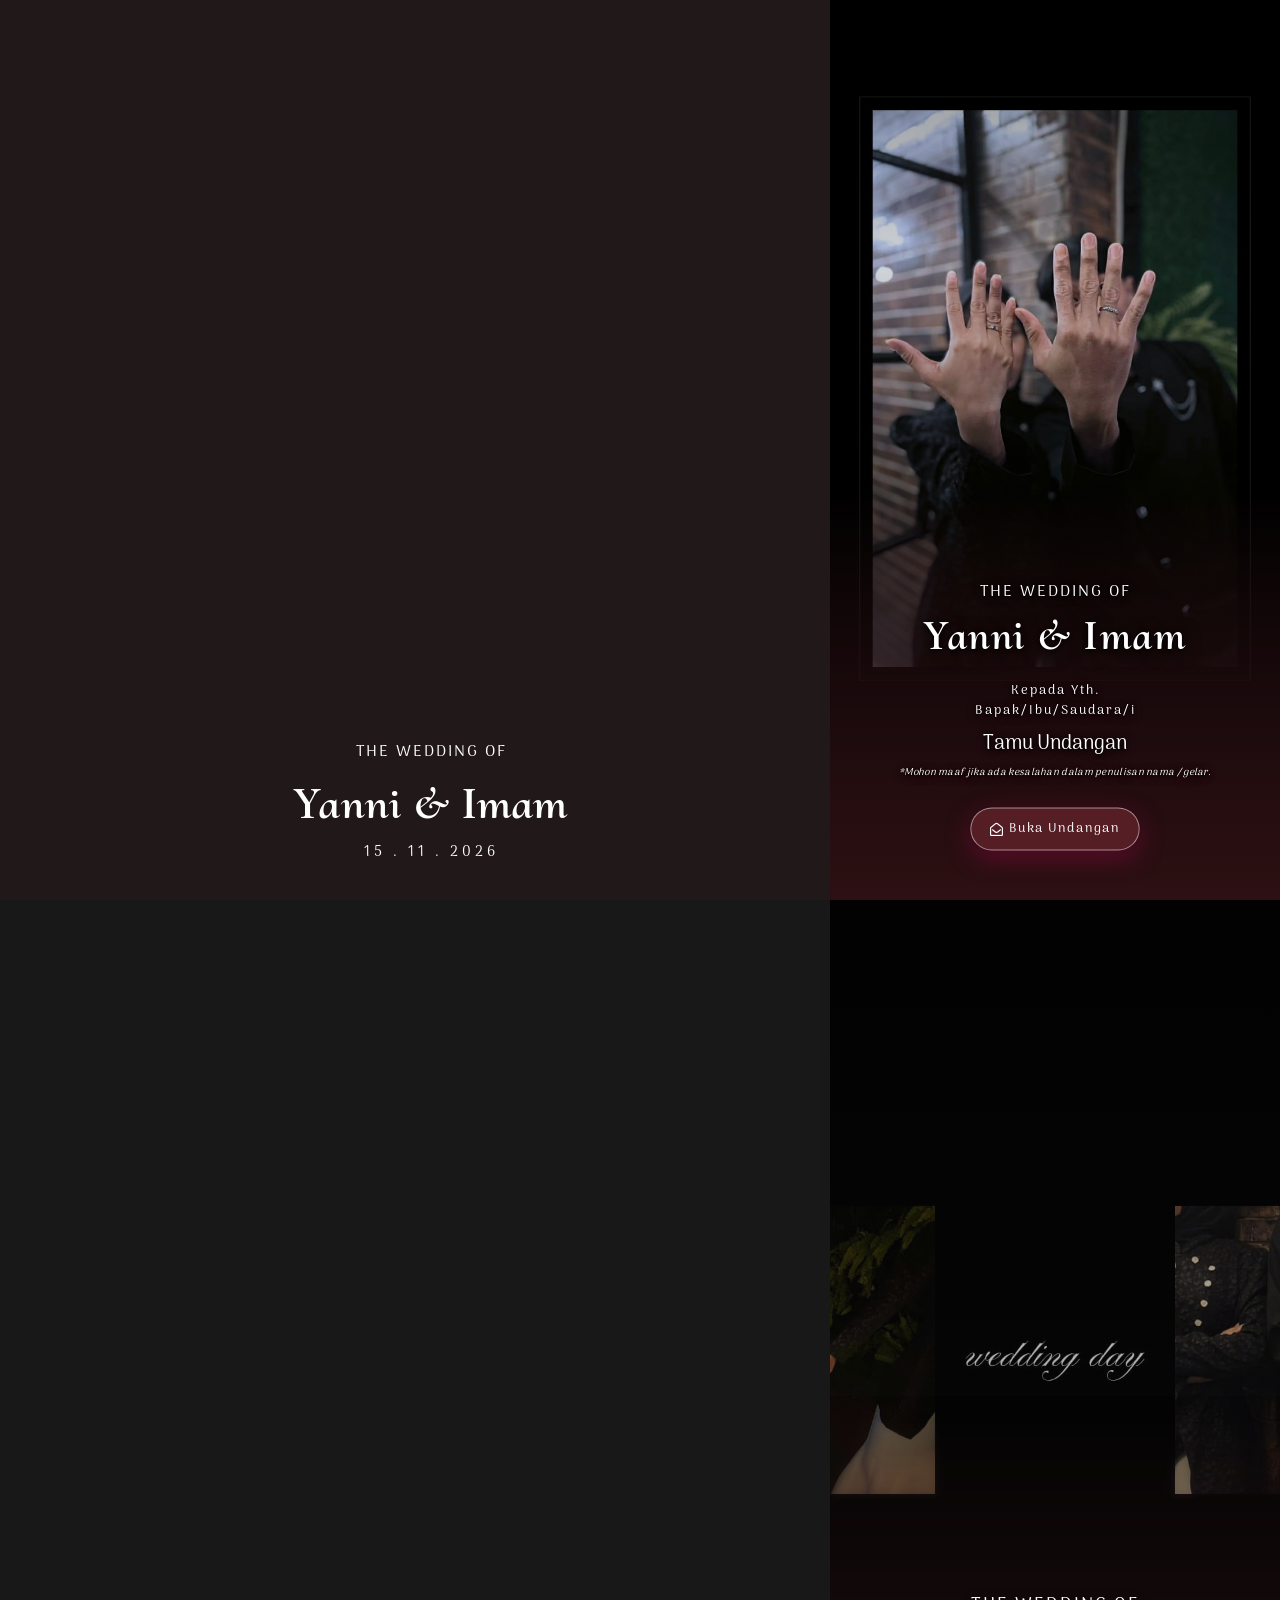
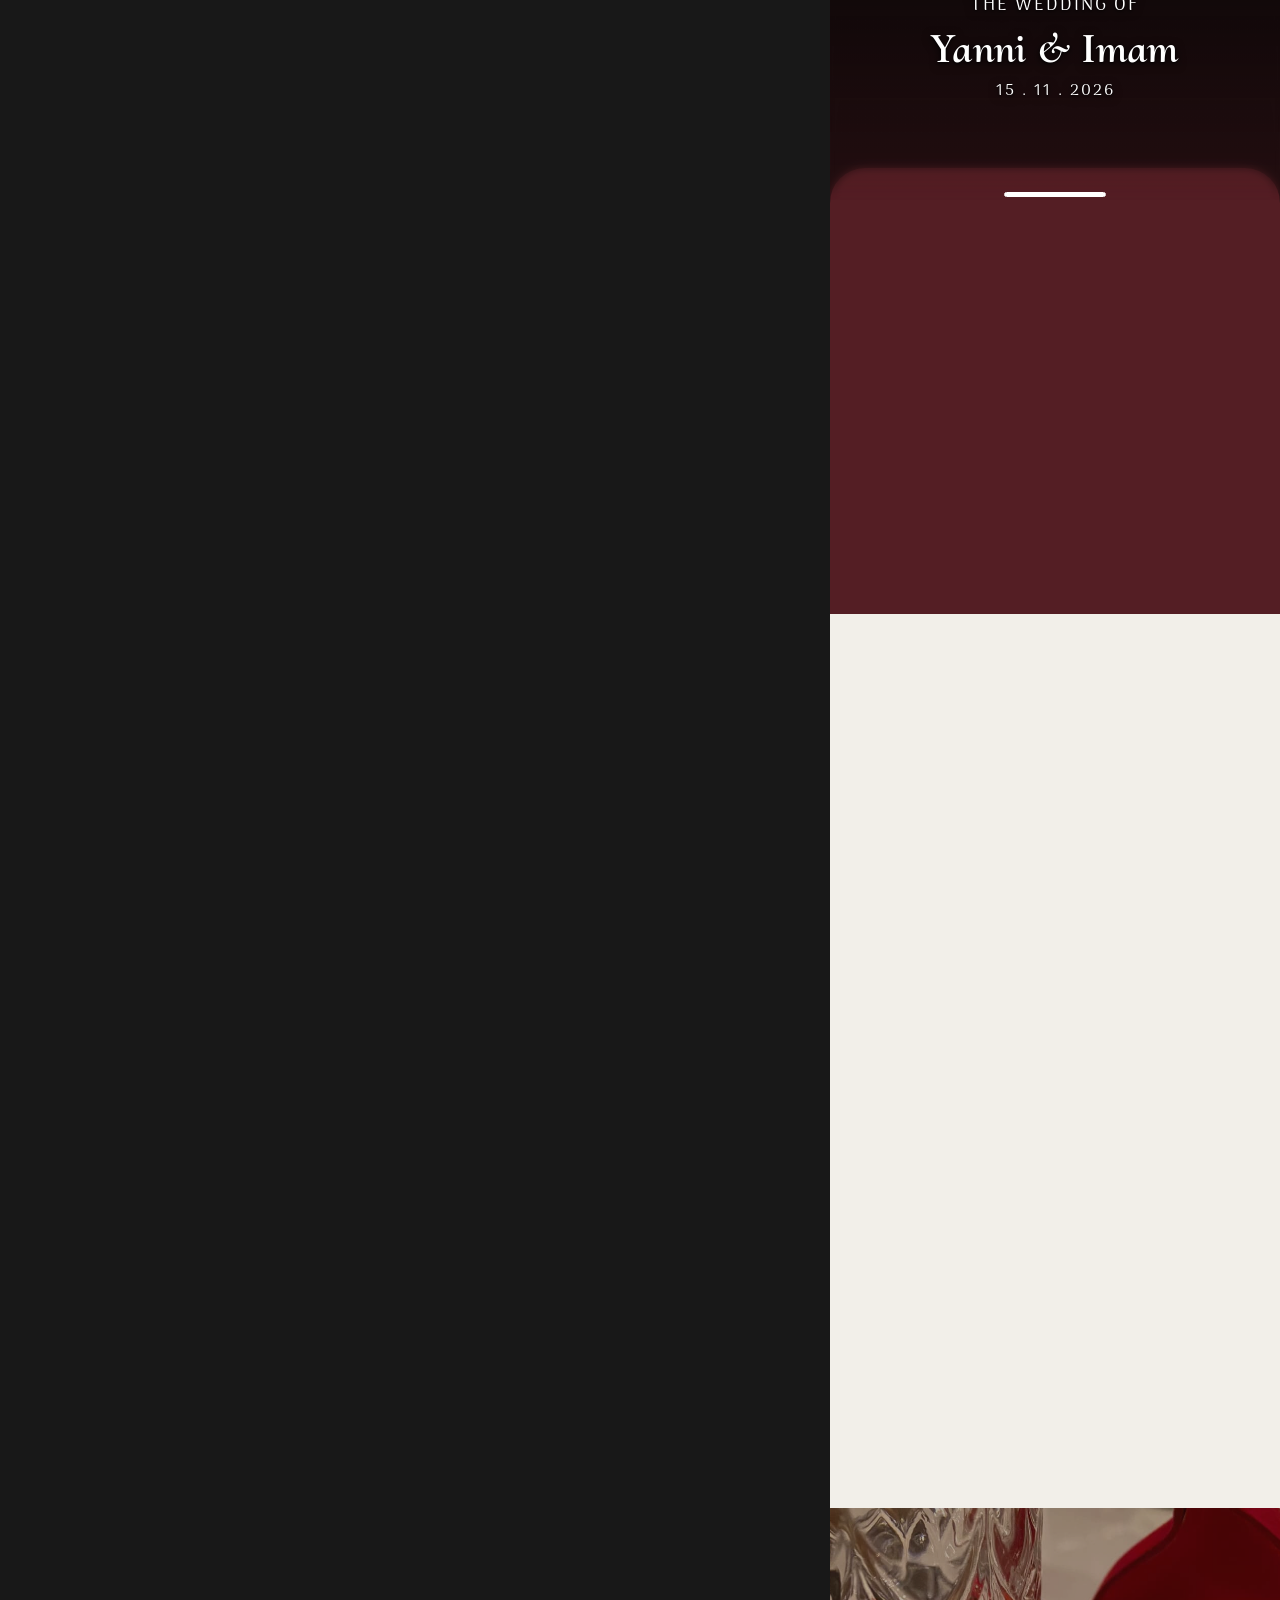
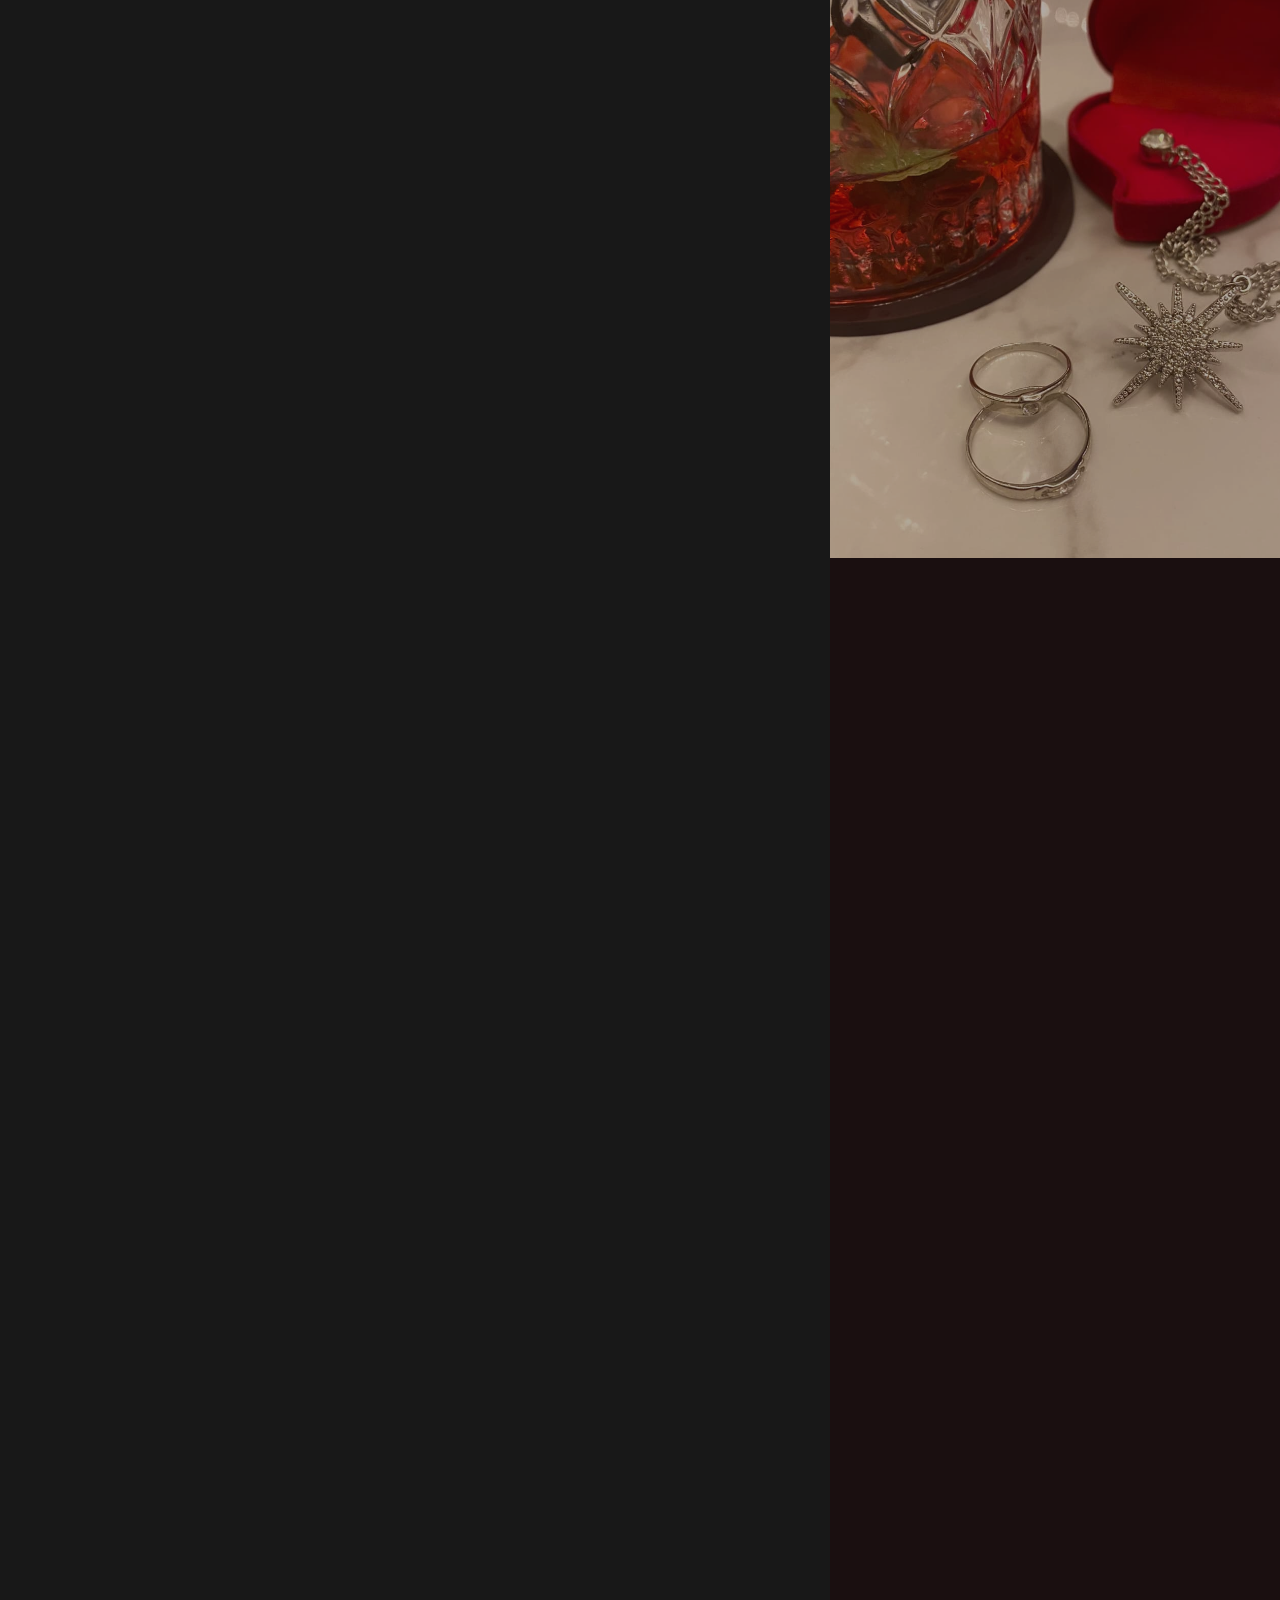
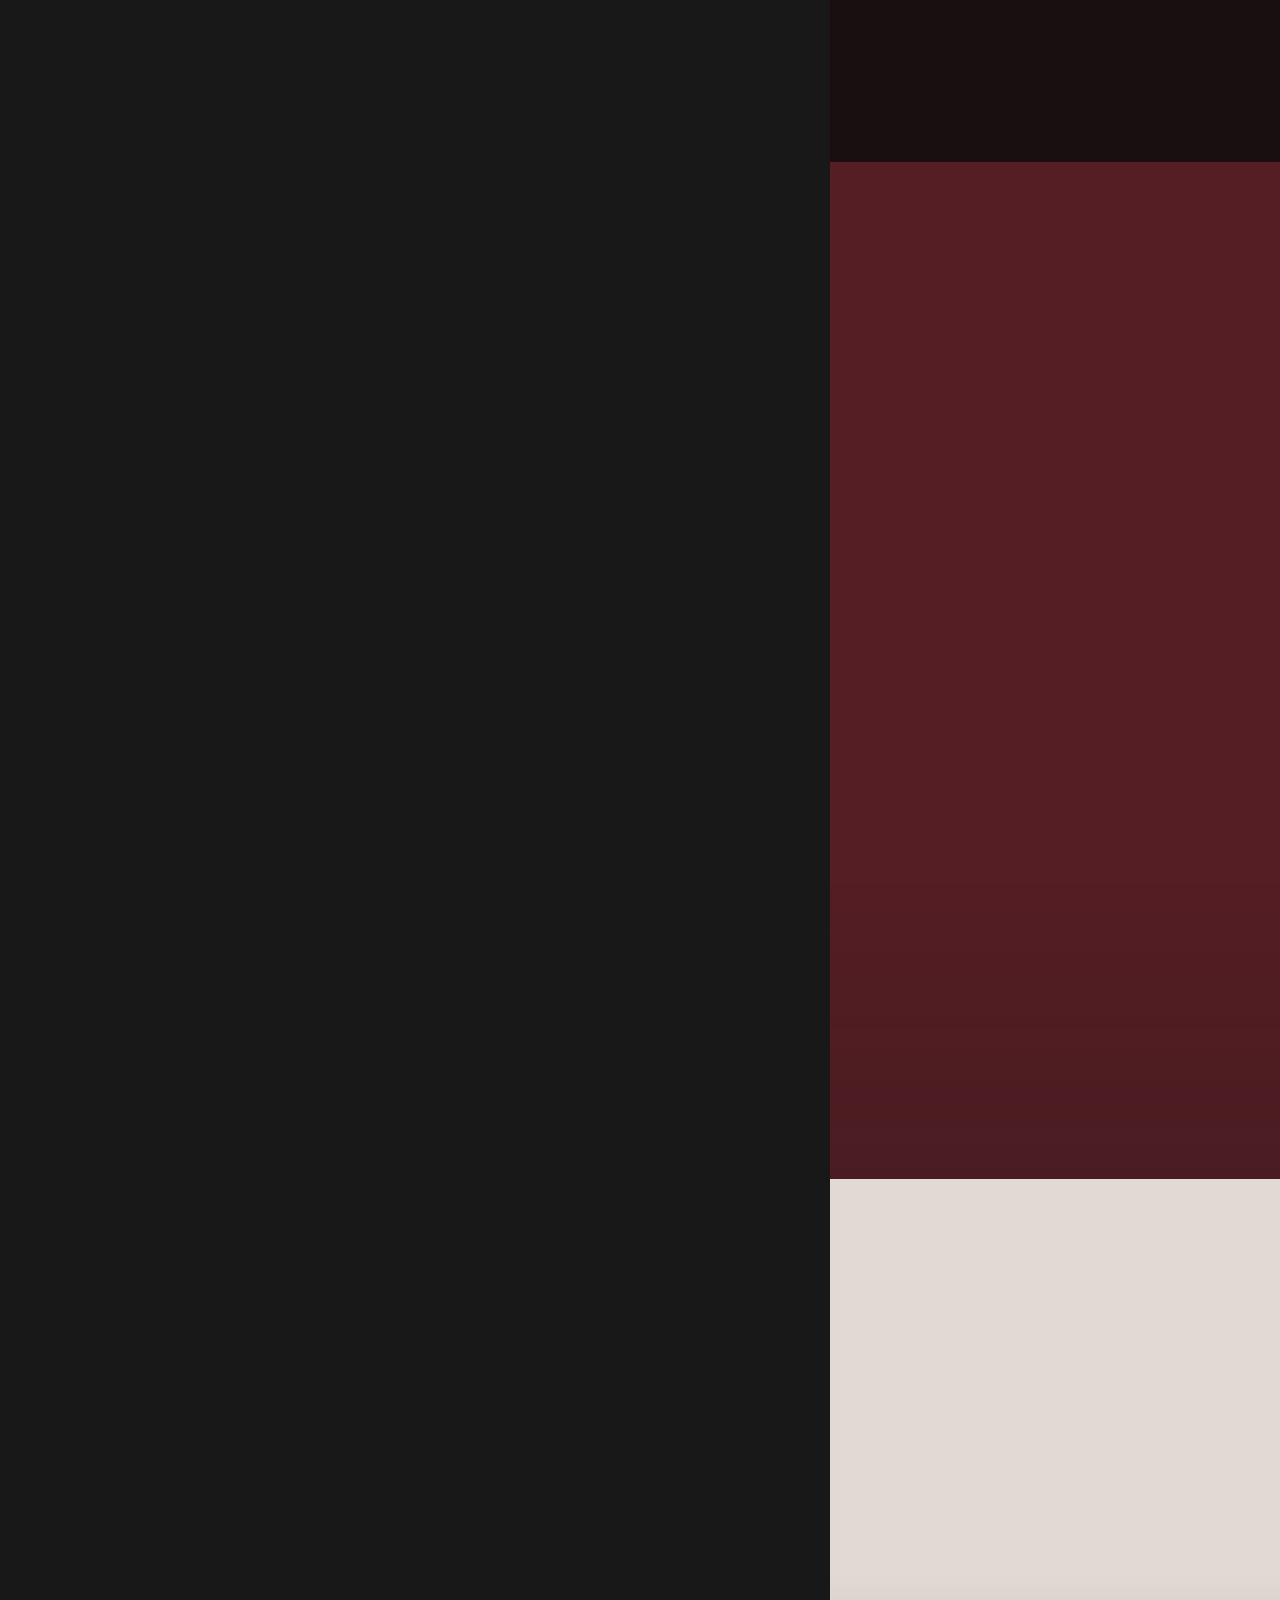
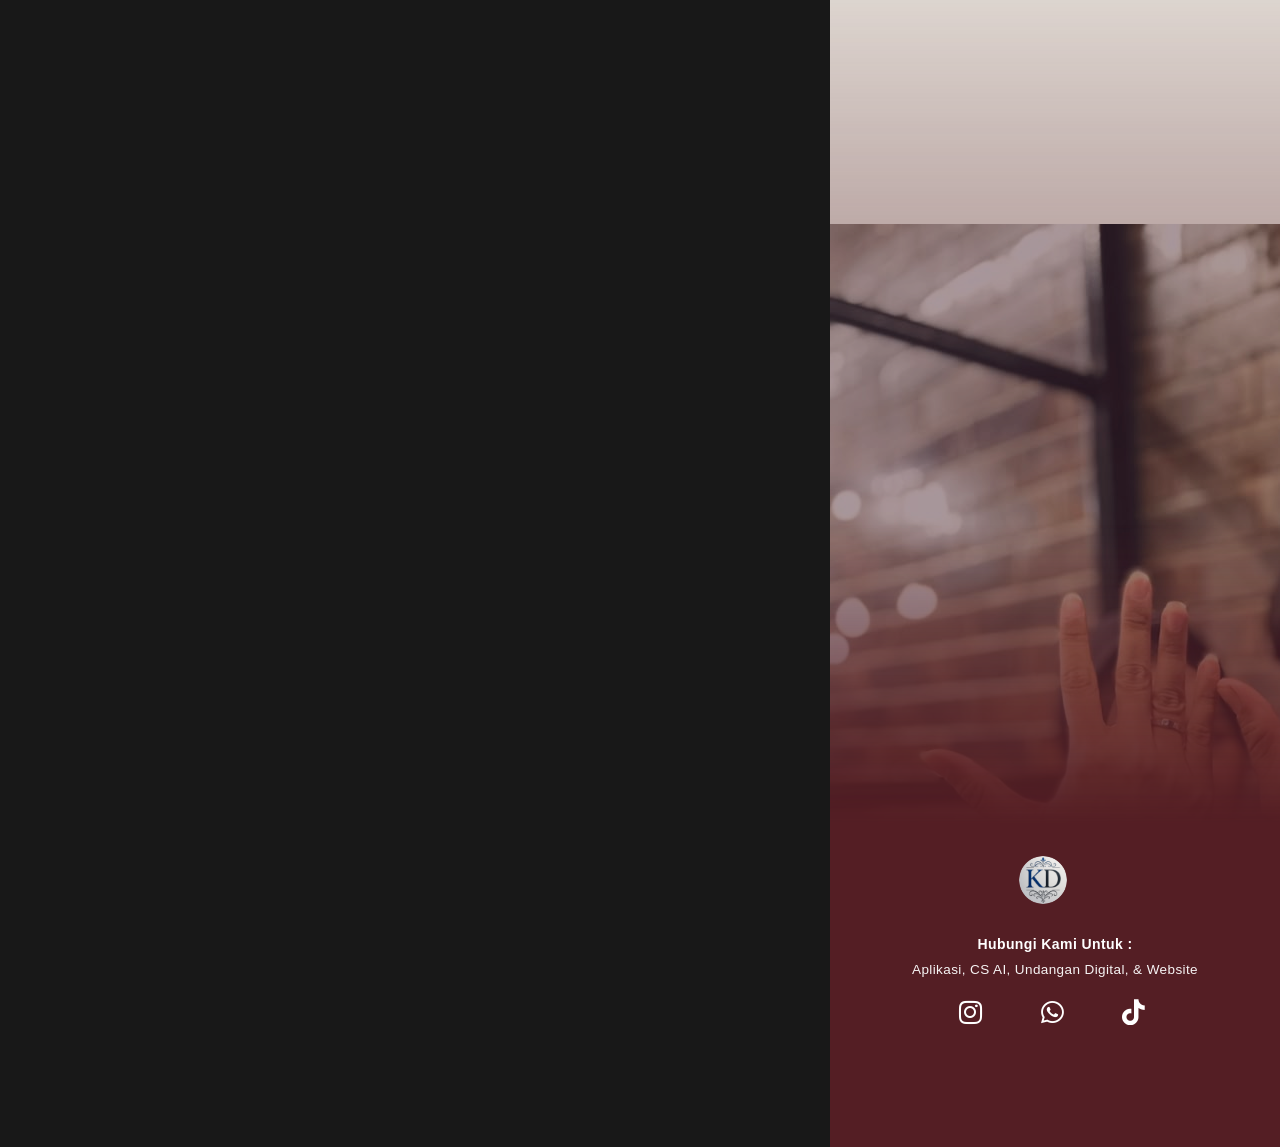
==== commit 500358aa: "Update cover photo, the wedding of slides, bride/groom typography & spacing, wedding gift card, and " ====
--- a/index.html
+++ b/index.html
@@ -885,12 +885,20 @@
 }
 
 /* === High Contrast Enhancements (Coverpage & Across All Sections) === */
-#cover {
-  width: 100%;
-  background-image: url('Foto 2.jpeg') !important;
-  background-size: cover !important;
-  background-position: center center !important;
-}
+  #cover,
+  .elementor-element.elementor-element-d7d411 {
+    width: 100%;
+    background-image: url('cover.jpeg') !important;
+    background-size: cover !important;
+    background-position: center center !important;
+  }
+  #cover .elementor-background-slideshow__slide__image,
+  .elementor-element-7e403f4 .elementor-background-slideshow__slide__image,
+  .elementor-element.elementor-element-d7d411 .elementor-background-slideshow__slide__image {
+    background-image: url('cover.jpeg') !important;
+    background-size: cover !important;
+    background-position: center center !important;
+  }
 #cover .elementor-background-slideshow__slide__image,
 .elementor-element-7e403f4 .elementor-background-slideshow__slide__image {
   background-image: url('Foto 2.jpeg') !important;
@@ -938,15 +946,16 @@
 }
 
 /* === Slide Awal Anchoring & Layout (Matching Screenshot) === */
-#slide_awal {
-  min-height: 100vh !important;
-  position: relative !important;
-  overflow: hidden !important;
-  scroll-margin-top: 0px !important;
-  background-image: url('Foto 2.jpeg') !important;
-  background-size: cover !important;
-  background-position: center center !important;
-}
+  #slide_awal,
+  .elementor-element.elementor-element-805833b {
+    min-height: 100vh !important;
+    position: relative !important;
+    overflow: hidden !important;
+    scroll-margin-top: 0px !important;
+    background-image: url('aw 1.jpeg') !important;
+    background-size: cover !important;
+    background-position: center center !important;
+  }
 #slide_awal > .elementor-container {
   min-height: 100vh !important;
 }
@@ -984,15 +993,37 @@
   letter-spacing: 0.3px;
 }
 
-/* Spacing Nicknames (Yanni & Imam) above Full Names to avoid crowding */
-.elementor-element.elementor-element-4f3dfc5,
-.elementor-element.elementor-element-6f32850 {
-  margin-bottom: 32px !important;
-}
-.elementor-element.elementor-element-e5f2edf,
-.elementor-element.elementor-element-1fc5f47 {
-  margin-top: 14px !important;
-}
+/* Nicknames (Yanni & Imam) Candlefish Bold and tight spacing */
+  .elementor-element.elementor-element-4f3dfc5,
+  .elementor-element.elementor-element-6f32850 {
+    margin-bottom: 6px !important;
+  }
+  .elementor-element.elementor-element-4f3dfc5 p.elementor-heading-title,
+  .elementor-element.elementor-element-6f32850 p.elementor-heading-title,
+  p.nama-panggilan-mempelai {
+    font-family: 'candlefish', sans-serif !important;
+    font-size: 38px !important;
+    font-weight: 700 !important;
+    color: #541E24 !important;
+    line-height: 1.15em !important;
+    margin: 0 !important;
+    text-align: center !important;
+  }
+  .elementor-element.elementor-element-e5f2edf,
+  .elementor-element.elementor-element-1fc5f47 {
+    margin-top: 0px !important;
+  }
+  .elementor-element.elementor-element-e5f2edf .elementor-heading-title,
+  .elementor-element.elementor-element-1fc5f47 .elementor-heading-title {
+    font-family: 'candlefish', sans-serif !important;
+    font-size: 24px !important;
+    font-weight: 400 !important;
+    color: #541E24 !important;
+    line-height: 1.2em !important;
+    margin-top: 0 !important;
+    margin-bottom: 8px !important;
+    text-align: center !important;
+  }
 
 /* Save The Date Single Photo STD.jpg */
 .elementor-element.elementor-element-20bc11e.saveTheDate,
@@ -1014,7 +1045,7 @@
 /* Wedding Gift Custom Photo */
 .elementor-element.elementor-element-b62c4b0,
 .elementor-element.elementor-element-b62c4b0 .elementor-background-slideshow__slide__image {
-  background-image: url('wedding-gift.jpg') !important;
+  background-image: url('wedding gift.jpg') !important;
   background-size: cover !important;
   background-position: center center !important;
 }
@@ -1107,6 +1138,110 @@
   user-select: none;
 }
 </style>
+<style id="custom-priority-overrides">
+  /* 1. Cover Photo Priority Override */
+  #cover,
+  .elementor-element.elementor-element-d7d411,
+  #cover .elementor-background-slideshow__slide__image,
+  .elementor-element-d7d411 .elementor-background-slideshow__slide__image,
+  .elementor-element-7e403f4 .elementor-background-slideshow__slide__image {
+    background-image: url('cover.jpeg') !important;
+    background-size: cover !important;
+    background-position: center center !important;
+  }
+
+  /* 2. Slide Awal Priority Override */
+  #slide_awal,
+  .elementor-element.elementor-element-805833b {
+    background-image: url('aw 1.jpeg') !important;
+    background-size: cover !important;
+    background-position: center center !important;
+  }
+
+  /* 3. Nickname Mempelai Candlefish Bold */
+  .elementor-element.elementor-element-4f3dfc5 p.elementor-heading-title,
+  .elementor-element.elementor-element-6f32850 p.elementor-heading-title,
+  p.nama-panggilan-mempelai {
+    font-family: 'candlefish', sans-serif !important;
+    font-size: 38px !important;
+    font-weight: 700 !important;
+    color: #541E24 !important;
+    line-height: 1.15em !important;
+    margin: 0 !important;
+    text-align: center !important;
+  }
+  .elementor-element.elementor-element-4f3dfc5,
+  .elementor-element.elementor-element-6f32850 {
+    margin-bottom: 6px !important;
+  }
+  .elementor-element.elementor-element-e5f2edf,
+  .elementor-element.elementor-element-1fc5f47 {
+    margin-top: 0px !important;
+  }
+  .elementor-element.elementor-element-e5f2edf .elementor-heading-title,
+  .elementor-element.elementor-element-1fc5f47 .elementor-heading-title {
+    font-family: 'candlefish', sans-serif !important;
+    font-size: 24px !important;
+    font-weight: 400 !important;
+    color: #541E24 !important;
+    margin-top: 0 !important;
+    margin-bottom: 8px !important;
+  }
+
+  /* Spasi Rapat Bride & Groom */
+  .elementor-element.elementor-element-7b91f7e > .elementor-element-populated {
+    padding-bottom: 12px !important;
+  }
+  .elementor-element.elementor-element-65f2c22 {
+    margin-bottom: 0 !important;
+    padding-bottom: 0 !important;
+  }
+  .elementor-element.elementor-element-17e90f5 {
+    padding-top: 8px !important;
+    padding-bottom: 8px !important;
+    margin-top: 0 !important;
+    margin-bottom: 0 !important;
+  }
+  .elementor-element.elementor-element-9203ad2,
+  .elementor-element.elementor-element-9203ad2 > .elementor-element-populated {
+    padding: 0 !important;
+    margin: 0 !important;
+  }
+  .ampersand-mempelai {
+    font-size: 42px !important;
+    line-height: 1 !important;
+    margin: 0 auto !important;
+  }
+  .elementor-element.elementor-element-285eb21 > .elementor-container {
+    min-height: auto !important;
+  }
+  .elementor-element.elementor-element-0c7e419 > .elementor-element-populated {
+    padding-top: 8px !important;
+    padding-bottom: 30px !important;
+  }
+
+  /* 4. Wedding Gift Card Jernih */
+  .elementor-element.elementor-element-b62c4b0,
+  .elementor-element.elementor-element-b62c4b0 .elementor-background-slideshow__slide__image {
+    background-image: url('wedding gift.jpg') !important;
+    background-size: cover !important;
+    background-position: center center !important;
+  }
+  .elementor-element.elementor-element-1854a1b > .elementor-background-overlay,
+  .elementor-element.elementor-element-6a26978 > .elementor-background-overlay {
+    display: none !important;
+  }
+  .elementor-element.elementor-element-6a26978,
+  .elementor-element.elementor-element-6a26978 > .elementor-element-populated {
+    background: transparent !important;
+  }
+  .elementor-element.elementor-element-6fcc432 .elementor-heading-title {
+    color: #541E24 !important;
+    font-family: 'candlefish', sans-serif !important;
+    font-size: 32px !important;
+    font-weight: 700 !important;
+  }
+</style>
 </head>
 <body class="wp-singular post-template-default single single-post postid-30212 single-format-standard wp-custom-logo wp-embed-responsive wp-theme-weddingsaas-wp wp-child-theme-weddingsaas-wp-child elementor-default elementor-template-canvas elementor-kit-7 elementor-page-30207 elementor-page-916707 elementor-page-843619 elementor-page-843600 elementor-page-805683">
 	<!-- Google Tag Manager (noscript) -->
@@ -1122,7 +1257,7 @@
 				<div class="elementor-column elementor-col-50 elementor-top-column elementor-element elementor-element-49f92c84" data-id="49f92c84" data-element_type="column" data-e-type="column" data-settings="{&quot;background_background&quot;:&quot;classic&quot;}">
 			<div class="elementor-widget-wrap elementor-element-populated">
 					<div class="elementor-background-overlay"></div>
-						<section class="elementor-section elementor-inner-section elementor-element elementor-element-d7d411 elementor-section-height-min-height elementor-section-boxed elementor-section-height-default" data-id="d7d411" data-element_type="section" data-e-type="section" id="cover" data-settings="{&quot;jet_parallax_layout_list&quot;:[],&quot;background_background&quot;:&quot;slideshow&quot;,&quot;background_slideshow_gallery&quot;:[{&quot;id&quot;:30609,&quot;url&quot;:&quot;Foto 2.jpeg&quot;}],&quot;background_slideshow_loop&quot;:&quot;yes&quot;,&quot;background_slideshow_slide_duration&quot;:5000,&quot;background_slideshow_slide_transition&quot;:&quot;fade&quot;,&quot;background_slideshow_transition_duration&quot;:500}">
+						<section class="elementor-section elementor-inner-section elementor-element elementor-element-d7d411 elementor-section-height-min-height elementor-section-boxed elementor-section-height-default" data-id="d7d411" data-element_type="section" data-e-type="section" id="cover" data-settings="{&quot;jet_parallax_layout_list&quot;:[],&quot;background_background&quot;:&quot;slideshow&quot;,&quot;background_slideshow_gallery&quot;:[{&quot;id&quot;:30609,&quot;url&quot;:&quot;cover.jpeg&quot;}],&quot;background_slideshow_loop&quot;:&quot;yes&quot;,&quot;background_slideshow_slide_duration&quot;:5000,&quot;background_slideshow_slide_transition&quot;:&quot;fade&quot;,&quot;background_slideshow_transition_duration&quot;:500}">
 							<div class="elementor-background-overlay"></div>
 							<div class="elementor-container elementor-column-gap-default">
 					<div data-dce-background-color="#10101070" class="elementor-column elementor-col-100 elementor-inner-column elementor-element elementor-element-336270a4" data-id="336270a4" data-element_type="column" data-e-type="column" data-settings="{&quot;background_background&quot;:&quot;gradient&quot;}">
@@ -1239,7 +1374,7 @@
 		</div>
 					</div>
 		</section>
-				<section class="elementor-section elementor-inner-section elementor-element elementor-element-805833b elementor-section-height-min-height wdsdv-enabled--yes elementor-section-boxed elementor-section-height-default" data-id="805833b" data-element_type="section" data-e-type="section" id="slide_awal" data-settings="{&quot;background_background&quot;:&quot;slideshow&quot;,&quot;background_slideshow_slide_duration&quot;:1000,&quot;background_slideshow_transition_duration&quot;:4000,&quot;jet_parallax_layout_list&quot;:[],&quot;background_slideshow_slide_transition&quot;:&quot;slide_left&quot;,&quot;background_slideshow_gallery&quot;:[{&quot;id&quot;:30610,&quot;url&quot;:&quot;Foto 2.jpeg&quot;},{&quot;id&quot;:30611,&quot;url&quot;:&quot;Foto 3.jpeg&quot;}],&quot;background_slideshow_loop&quot;:&quot;yes&quot;}">
+				<section class="elementor-section elementor-inner-section elementor-element elementor-element-805833b elementor-section-height-min-height wdsdv-enabled--yes elementor-section-boxed elementor-section-height-default" data-id="805833b" data-element_type="section" data-e-type="section" id="slide_awal" data-settings="{&quot;background_background&quot;:&quot;slideshow&quot;,&quot;background_slideshow_slide_duration&quot;:1000,&quot;background_slideshow_transition_duration&quot;:4000,&quot;jet_parallax_layout_list&quot;:[],&quot;background_slideshow_slide_transition&quot;:&quot;slide_left&quot;,&quot;background_slideshow_gallery&quot;:[{&quot;id&quot;:30610,&quot;url&quot;:&quot;aw 1.jpeg&quot;},{&quot;id&quot;:30611,&quot;url&quot;:&quot;aw 2.jpeg&quot;},{&quot;id&quot;:30612,&quot;url&quot;:&quot;aw 3.jpeg&quot;}],&quot;background_slideshow_loop&quot;:&quot;yes&quot;}">
 							<div class="elementor-background-overlay"></div>
 							<div class="elementor-container elementor-column-gap-default">
 					<div data-dce-background-overlay-color="#10101050" class="elementor-column elementor-col-100 elementor-inner-column elementor-element elementor-element-2d6538d" data-id="2d6538d" data-element_type="column" data-e-type="column" data-settings="{&quot;background_background&quot;:&quot;classic&quot;}">
@@ -1398,9 +1533,9 @@
 							<div class="elementor-container elementor-column-gap-default">
 					<div class="elementor-column elementor-col-100 elementor-inner-column elementor-element elementor-element-7b91f7e" data-id="7b91f7e" data-element_type="column" data-e-type="column">
 			<div class="elementor-widget-wrap elementor-element-populated">
-						<div class="elementor-element elementor-element-4f3dfc5 inv-zoom-out elementor-widget elementor-widget-heading" data-id="4f3dfc5" data-element_type="widget" data-e-type="widget" data-widget_type="heading.default" style="margin-bottom: 32px !important;">
-				<div class="elementor-widget-container">
-					<p class="elementor-heading-title elementor-size-default" style="font-family: 'thesignature', cursive, sans-serif; font-size: 52px; font-weight: normal; color: #541E24; line-height: 1.2em; margin: 0; text-align: center;">Yanni</p>
+						<div class="elementor-element elementor-element-4f3dfc5 inv-zoom-out elementor-widget elementor-widget-heading" data-id="4f3dfc5" data-element_type="widget" data-e-type="widget" data-widget_type="heading.default" style="margin-bottom: 6px !important;">
+				<div class="elementor-widget-container">
+					<p class="elementor-heading-title elementor-size-default nama-panggilan-mempelai" style="font-family: 'candlefish', sans-serif !important; font-size: 38px !important; font-weight: 700 !important; color: #541E24 !important; line-height: 1.15em !important; margin: 0; text-align: center;">Yanni</p>
 				</div>
 				</div>
 				<div data-dce-title-color="#6D8998" class="elementor-element elementor-element-e5f2edf inv-zoom-out elementor-widget elementor-widget-heading" data-id="e5f2edf" data-element_type="widget" data-e-type="widget" data-widget_type="heading.default">
@@ -1451,9 +1586,9 @@
 							<div class="elementor-container elementor-column-gap-default">
 					<div class="elementor-column elementor-col-100 elementor-inner-column elementor-element elementor-element-0c7e419" data-id="0c7e419" data-element_type="column" data-e-type="column">
 			<div class="elementor-widget-wrap elementor-element-populated">
-						<div class="elementor-element elementor-element-6f32850 inv-zoom-out elementor-widget elementor-widget-heading" data-id="6f32850" data-element_type="widget" data-e-type="widget" data-widget_type="heading.default" style="margin-bottom: 32px !important;">
-				<div class="elementor-widget-container">
-					<p class="elementor-heading-title elementor-size-default" style="font-family: 'thesignature', cursive, sans-serif; font-size: 52px; font-weight: normal; color: #541E24; line-height: 1.2em; margin: 0; text-align: center;">Imam</p>
+						<div class="elementor-element elementor-element-6f32850 inv-zoom-out elementor-widget elementor-widget-heading" data-id="6f32850" data-element_type="widget" data-e-type="widget" data-widget_type="heading.default" style="margin-bottom: 6px !important;">
+				<div class="elementor-widget-container">
+					<p class="elementor-heading-title elementor-size-default nama-panggilan-mempelai" style="font-family: 'candlefish', sans-serif !important; font-size: 38px !important; font-weight: 700 !important; color: #541E24 !important; line-height: 1.15em !important; margin: 0; text-align: center;">Imam</p>
 				</div>
 				</div>
 				<div data-dce-title-color="#6D8998" class="elementor-element elementor-element-1fc5f47 inv-zoom-out elementor-widget elementor-widget-heading" data-id="1fc5f47" data-element_type="widget" data-e-type="widget" data-widget_type="heading.default">
@@ -1763,7 +1898,7 @@
 				<section class="elementor-section elementor-inner-section elementor-element elementor-element-5454112 elementor-section-height-min-height wdsdv-enabled--yes elementor-section-boxed elementor-section-height-default" data-id="5454112" data-element_type="section" data-e-type="section" data-settings="{&quot;jet_parallax_layout_list&quot;:[],&quot;background_background&quot;:&quot;classic&quot;}">
 							<div class="elementor-background-overlay"></div>
 							<div class="elementor-container elementor-column-gap-default">
-					<div class="elementor-column elementor-col-100 elementor-inner-column elementor-element elementor-element-b62c4b0 inv-zoom-out" data-id="b62c4b0" data-element_type="column" data-e-type="column" data-settings="{&quot;background_background&quot;:&quot;slideshow&quot;,&quot;background_slideshow_gallery&quot;:[{&quot;id&quot;:30623,&quot;url&quot;:&quot;wedding-gift.jpg&quot;}],&quot;background_slideshow_loop&quot;:&quot;yes&quot;,&quot;background_slideshow_slide_duration&quot;:5000,&quot;background_slideshow_slide_transition&quot;:&quot;fade&quot;,&quot;background_slideshow_transition_duration&quot;:500}">
+					<div class="elementor-column elementor-col-100 elementor-inner-column elementor-element elementor-element-b62c4b0 inv-zoom-out" data-id="b62c4b0" data-element_type="column" data-e-type="column" data-settings="{&quot;background_background&quot;:&quot;slideshow&quot;,&quot;background_slideshow_gallery&quot;:[{&quot;id&quot;:30623,&quot;url&quot;:&quot;wedding gift.jpg&quot;}],&quot;background_slideshow_loop&quot;:&quot;yes&quot;,&quot;background_slideshow_slide_duration&quot;:5000,&quot;background_slideshow_slide_transition&quot;:&quot;fade&quot;,&quot;background_slideshow_transition_duration&quot;:500}">
 			<div class="elementor-widget-wrap elementor-element-populated">
 						<section data-dce-background-overlay-color="#101010" class="elementor-section elementor-inner-section elementor-element elementor-element-1854a1b elementor-section-height-min-height elementor-section-boxed elementor-section-height-default" data-id="1854a1b" data-element_type="section" data-e-type="section" data-settings="{&quot;jet_parallax_layout_list&quot;:[],&quot;background_background&quot;:&quot;classic&quot;}">
 							<div class="elementor-background-overlay"></div>
@@ -2703,7 +2838,7 @@
             function bindCommonVisibilityHandlers() {
                 document.addEventListener('visibilitychange', function () {
                     if (document.visibilityState === 'visible') {
-                        if (typeof window.playAudio === 'function') window.playAudio();
+                        if (window.hasOpenedInvitation && typeof window.playAudio === 'function') window.playAudio();
                     } else if (typeof window.pauseAudio === 'function') {
                         // Immediate pause when leaving the tab, matching the old behavior.
                         if (!isYoutube && song) {
@@ -2865,11 +3000,8 @@
 
                 bindCommonVisibilityHandlers();
 
-                if (document.readyState === 'loading') {
-                    document.addEventListener('DOMContentLoaded', nativePlayAudio, { once: true });
-                } else {
-                    nativePlayAudio();
-                }
+                // Autoplay dinonaktifkan: musik HANYA mulai saat tombol Buka Undangan diklik
+                window.hasOpenedInvitation = false;
             } else {
                 var videoId = extractVideoID(youtubeUrl);
                 var ytStart = parseTime(youtubeStartSetting);
@@ -3043,8 +3175,40 @@
 if (typeof elementorFrontendConfig === 'undefined') {
     disableScrolling();
     document.body.style.height = "100vh";
+    function playInvitationMusic() {
+        window.hasOpenedInvitation = true;
+        var song = document.getElementById('song');
+        if (song) {
+            try {
+                if (song.paused) {
+                    if (song.currentTime < 23) {
+                        song.currentTime = 23;
+                    }
+                    song.volume = 1;
+                    var p = song.play();
+                    if (p && typeof p.then === 'function') {
+                        p.then(function() {
+                            if (typeof window.audioActive === 'function') window.audioActive();
+                        }).catch(function(err) {
+                            console.warn('Audio play caught:', err);
+                        });
+                    }
+                }
+            } catch (err) {}
+        }
+        if (typeof window.audioActive === 'function') {
+            window.audioActive();
+        }
+        if (window.jQuery) {
+            jQuery('#mute-sound').show();
+            jQuery('#unmute-sound').hide();
+        }
+    }
+    window.playInvitationMusic = playInvitationMusic;
+
     btn_open.onclick = function(e) {
         if (e && e.preventDefault) e.preventDefault();
+        playInvitationMusic();
         enableScrolling();
         closeCover();
         myFunction();
@@ -3055,6 +3219,17 @@
             }
         }, 150);
     };
+
+    // Tambahan listener langsung ke semua elemen pembuka undangan (click & touch)
+    var openElements = document.querySelectorAll('#btn_open, #btn_open a, a[href="#slide_awal"]');
+    openElements.forEach(function(el) {
+        el.addEventListener('click', function() {
+            playInvitationMusic();
+        }, false);
+        el.addEventListener('touchend', function() {
+            playInvitationMusic();
+        }, false);
+    });
 
 }
 
@@ -3283,7 +3458,7 @@
 		</section>
 				<section class="elementor-section elementor-top-section elementor-element elementor-element-e47b0ce elementor-section-full_width elementor-section-height-min-height elementor-section-items-stretch elementor-section-content-middle elementor-section-height-default" data-id="e47b0ce" data-element_type="section" data-e-type="section" data-settings="{&quot;jet_parallax_layout_list&quot;:[],&quot;background_background&quot;:&quot;classic&quot;}">
 						<div class="elementor-container elementor-column-gap-no">
-					<div class="elementor-column elementor-col-50 elementor-top-column elementor-element elementor-element-7e403f4 elementor-hidden-mobile elementor-hidden-tablet" data-id="7e403f4" data-element_type="column" data-e-type="column" data-settings="{&quot;background_background&quot;:&quot;slideshow&quot;,&quot;background_slideshow_gallery&quot;:[{&quot;id&quot;:30609,&quot;url&quot;:&quot;Foto 2.jpeg&quot;}],&quot;background_slideshow_loop&quot;:&quot;yes&quot;,&quot;background_slideshow_slide_duration&quot;:5000,&quot;background_slideshow_slide_transition&quot;:&quot;fade&quot;,&quot;background_slideshow_transition_duration&quot;:500}">
+					<div class="elementor-column elementor-col-50 elementor-top-column elementor-element elementor-element-7e403f4 elementor-hidden-mobile elementor-hidden-tablet" data-id="7e403f4" data-element_type="column" data-e-type="column" data-settings="{&quot;background_background&quot;:&quot;slideshow&quot;,&quot;background_slideshow_gallery&quot;:[{&quot;id&quot;:30609,&quot;url&quot;:&quot;cover.jpeg&quot;}],&quot;background_slideshow_loop&quot;:&quot;yes&quot;,&quot;background_slideshow_slide_duration&quot;:5000,&quot;background_slideshow_slide_transition&quot;:&quot;fade&quot;,&quot;background_slideshow_transition_duration&quot;:500}">
 			<div class="elementor-widget-wrap elementor-element-populated">
 					<div class="elementor-background-overlay"></div>
 						<section data-dce-background-color="#541E2426" data-dce-background-overlay-color="#101010" class="elementor-section elementor-inner-section elementor-element elementor-element-93ca6a5 elementor-section-height-min-height elementor-section-boxed elementor-section-height-default" data-id="93ca6a5" data-element_type="section" data-e-type="section" data-settings="{&quot;jet_parallax_layout_list&quot;:[],&quot;background_background&quot;:&quot;classic&quot;}">
@@ -3330,7 +3505,7 @@
 				<div class="elementor-column elementor-col-50 elementor-top-column elementor-element elementor-element-a932614" data-id="a932614" data-element_type="column" data-e-type="column" data-settings="{&quot;background_background&quot;:&quot;slideshow&quot;,&quot;background_slideshow_slide_duration&quot;:1500,&quot;background_slideshow_transition_duration&quot;:3000,&quot;background_slideshow_ken_burns&quot;:&quot;yes&quot;,&quot;background_slideshow_ken_burns_zoom_direction&quot;:&quot;out&quot;,&quot;background_slideshow_gallery&quot;:[],&quot;background_slideshow_loop&quot;:&quot;yes&quot;,&quot;background_slideshow_slide_transition&quot;:&quot;fade&quot;}">
 			<div class="elementor-widget-wrap elementor-element-populated">
 					<div class="elementor-background-overlay"></div>
-						<section class="elementor-section elementor-inner-section elementor-element elementor-element-ca6a04c elementor-section-height-min-height wdsdv-enabled--yes elementor-section-boxed elementor-section-height-default" data-id="ca6a04c" data-element_type="section" data-e-type="section" data-settings="{&quot;jet_parallax_layout_list&quot;:[],&quot;background_background&quot;:&quot;slideshow&quot;,&quot;background_slideshow_slide_duration&quot;:4000,&quot;background_slideshow_transition_duration&quot;:1000,&quot;background_slideshow_ken_burns&quot;:&quot;yes&quot;,&quot;background_slideshow_gallery&quot;:[{&quot;id&quot;:30610,&quot;url&quot;:&quot;Foto 2.jpeg&quot;},{&quot;id&quot;:30611,&quot;url&quot;:&quot;Foto 3.jpeg&quot;}],&quot;background_slideshow_loop&quot;:&quot;yes&quot;,&quot;background_slideshow_slide_transition&quot;:&quot;fade&quot;,&quot;background_slideshow_ken_burns_zoom_direction&quot;:&quot;in&quot;}">
+						<section class="elementor-section elementor-inner-section elementor-element elementor-element-ca6a04c elementor-section-height-min-height wdsdv-enabled--yes elementor-section-boxed elementor-section-height-default" data-id="ca6a04c" data-element_type="section" data-e-type="section" data-settings="{&quot;jet_parallax_layout_list&quot;:[],&quot;background_background&quot;:&quot;slideshow&quot;,&quot;background_slideshow_slide_duration&quot;:4000,&quot;background_slideshow_transition_duration&quot;:1000,&quot;background_slideshow_ken_burns&quot;:&quot;yes&quot;,&quot;background_slideshow_gallery&quot;:[{&quot;id&quot;:30610,&quot;url&quot;:&quot;aw 1.jpeg&quot;},{&quot;id&quot;:30611,&quot;url&quot;:&quot;aw 2.jpeg&quot;},{&quot;id&quot;:30612,&quot;url&quot;:&quot;aw 3.jpeg&quot;}],&quot;background_slideshow_loop&quot;:&quot;yes&quot;,&quot;background_slideshow_slide_transition&quot;:&quot;fade&quot;,&quot;background_slideshow_ken_burns_zoom_direction&quot;:&quot;in&quot;}">
 						<div class="elementor-container elementor-column-gap-default">
 					<div class="elementor-column elementor-col-100 elementor-inner-column elementor-element elementor-element-2be8867" data-id="2be8867" data-element_type="column" data-e-type="column">
 			<div class="elementor-widget-wrap elementor-element-populated">
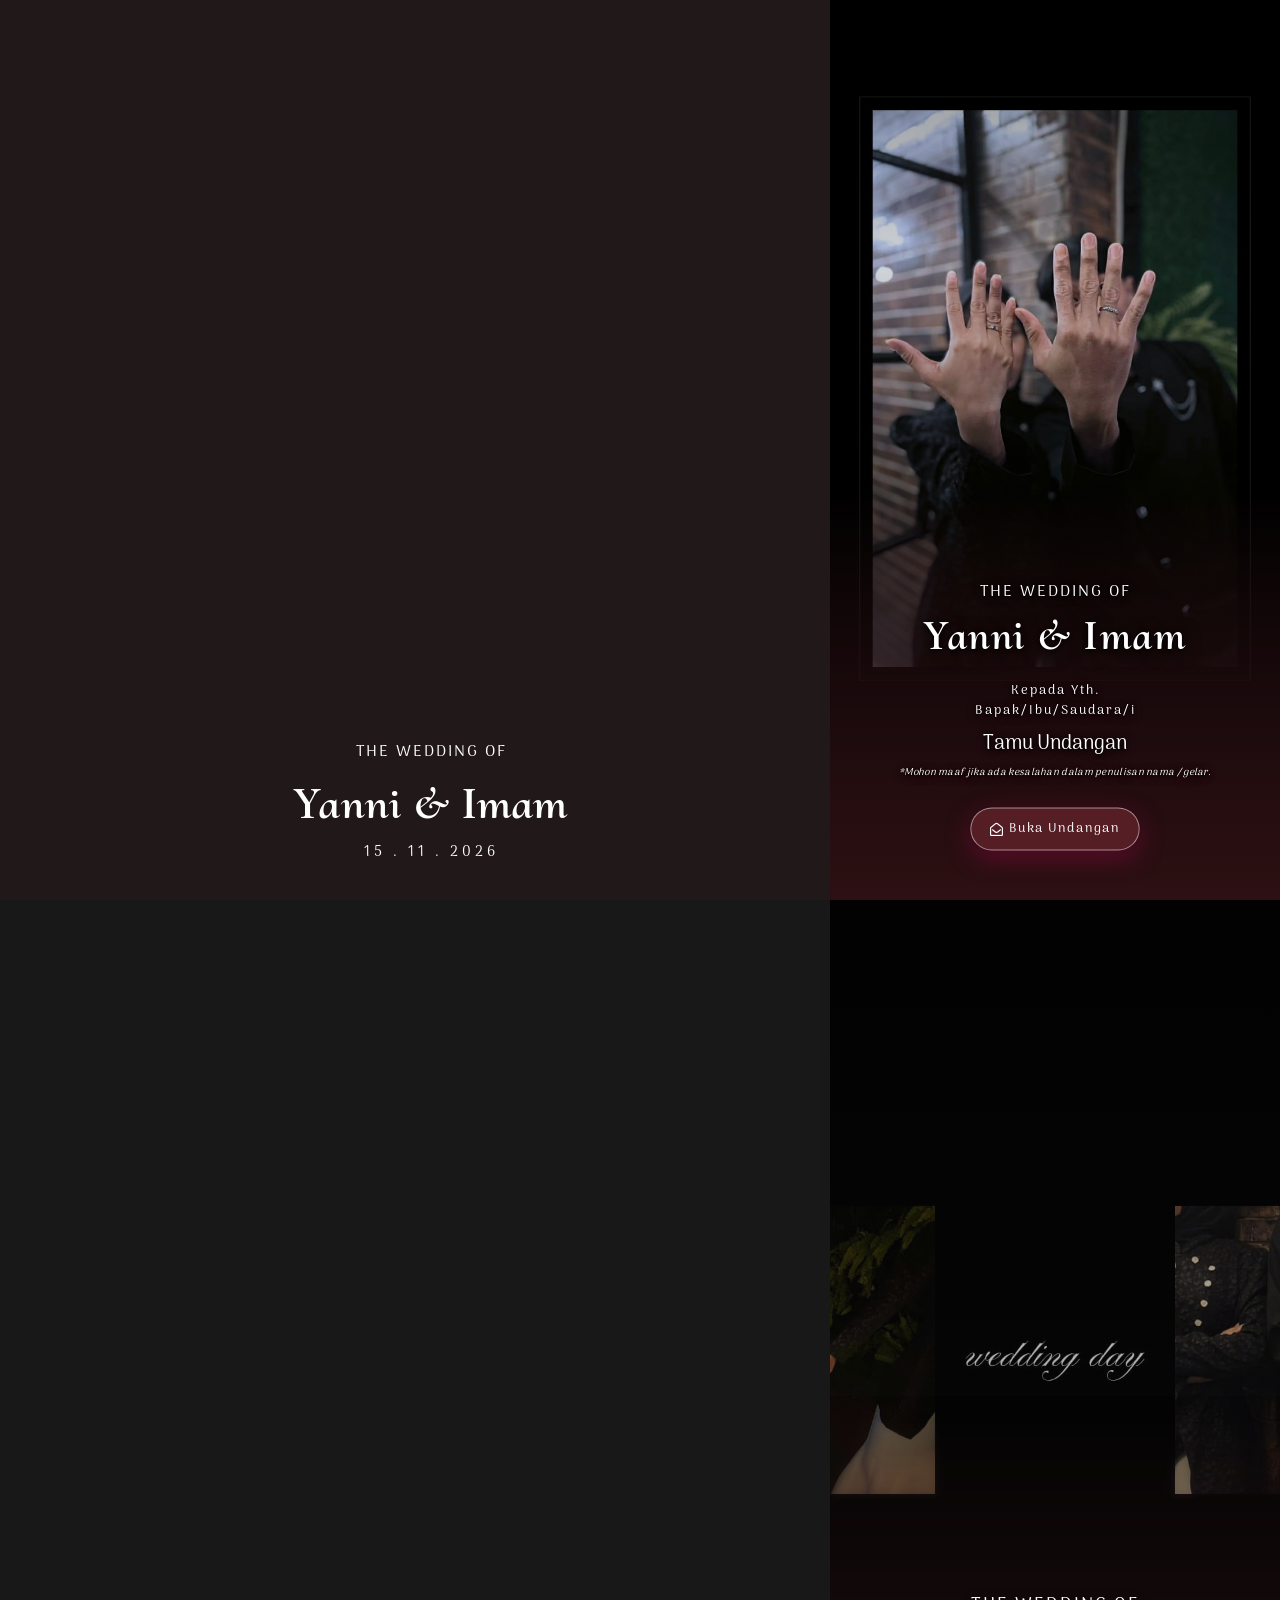
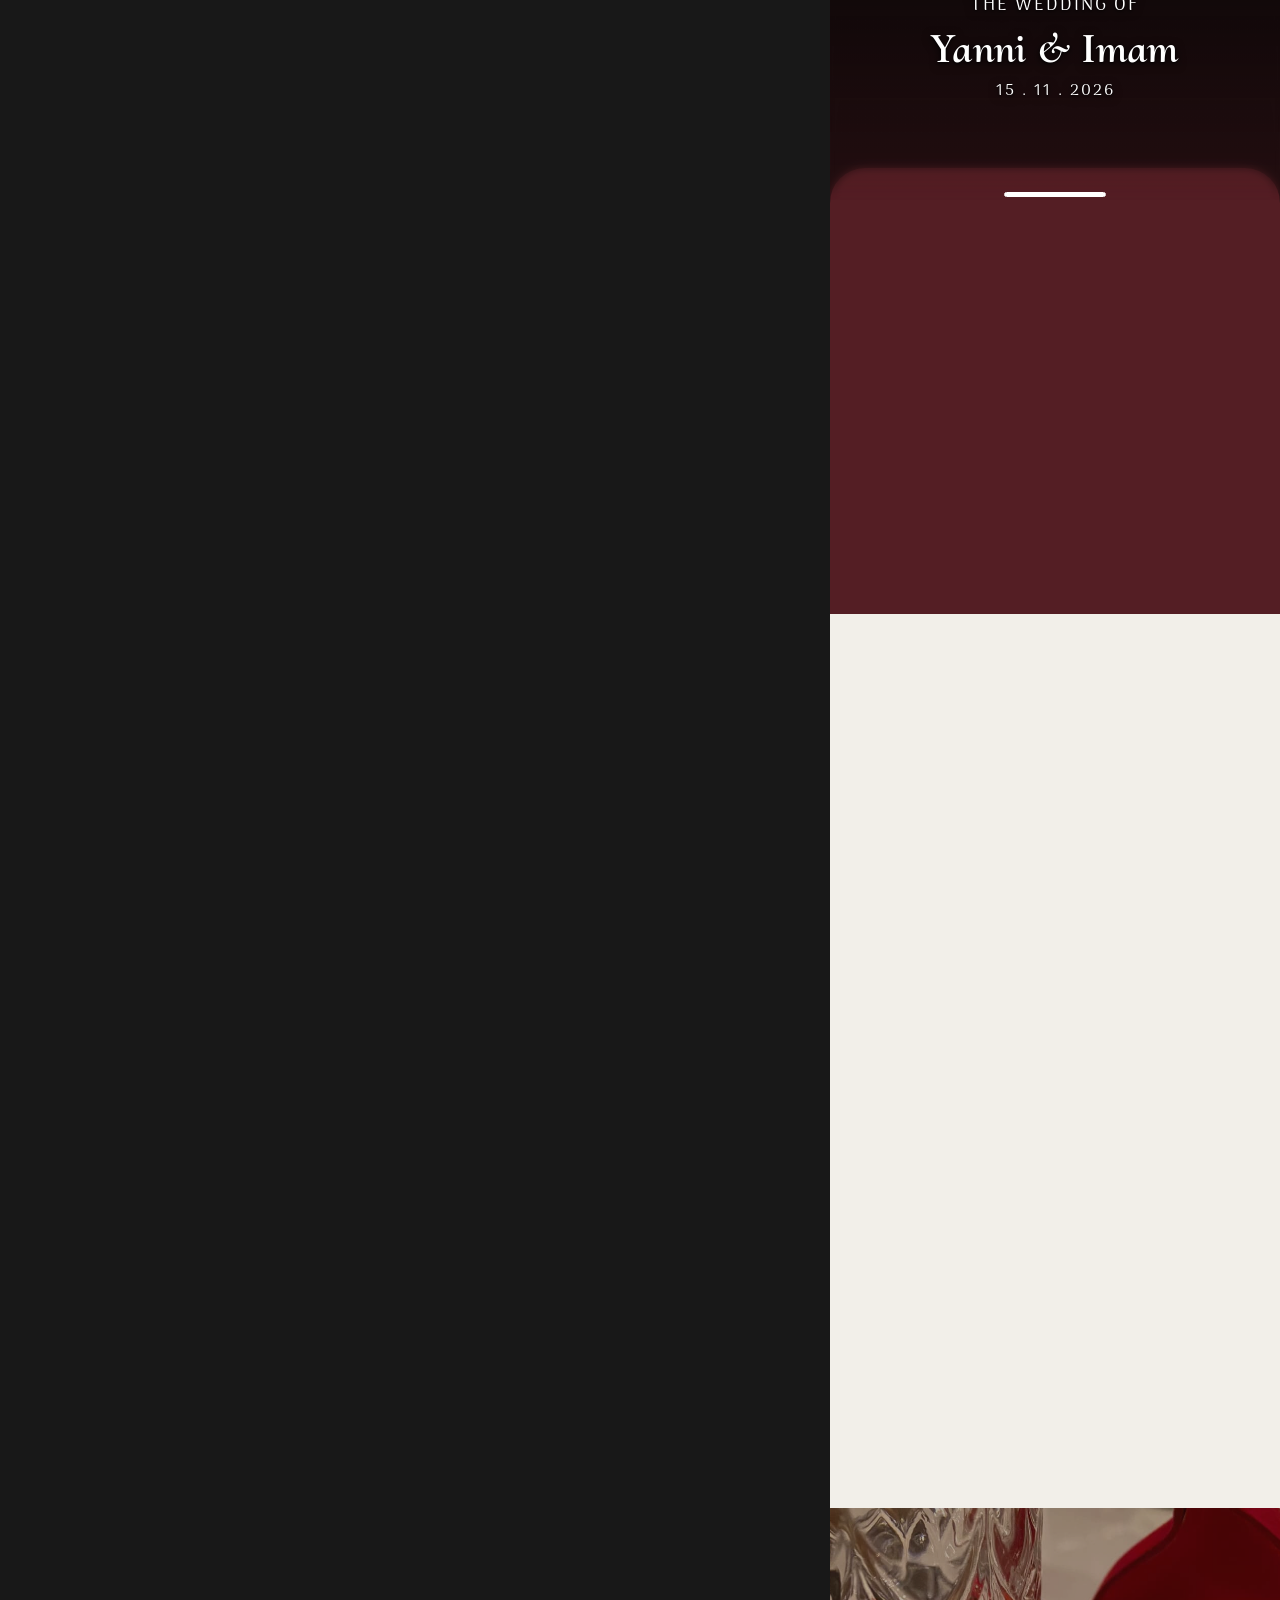
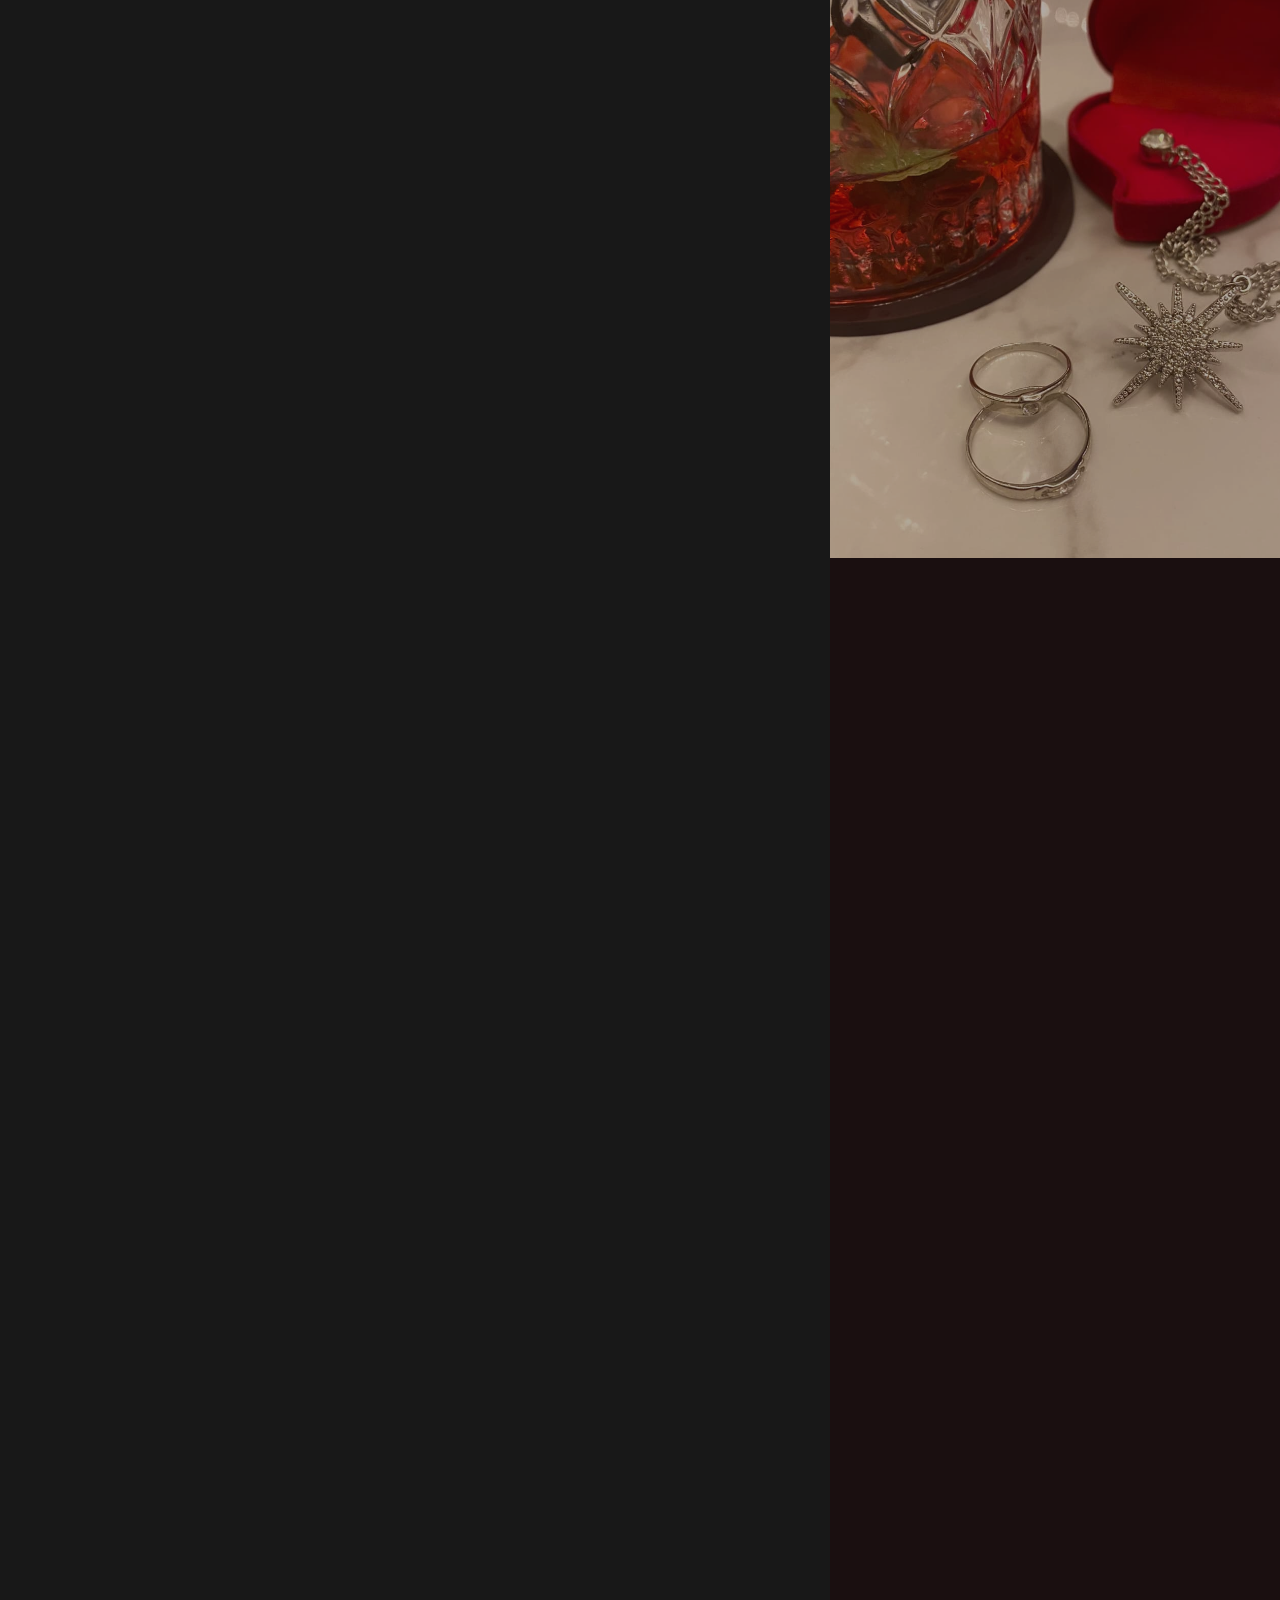
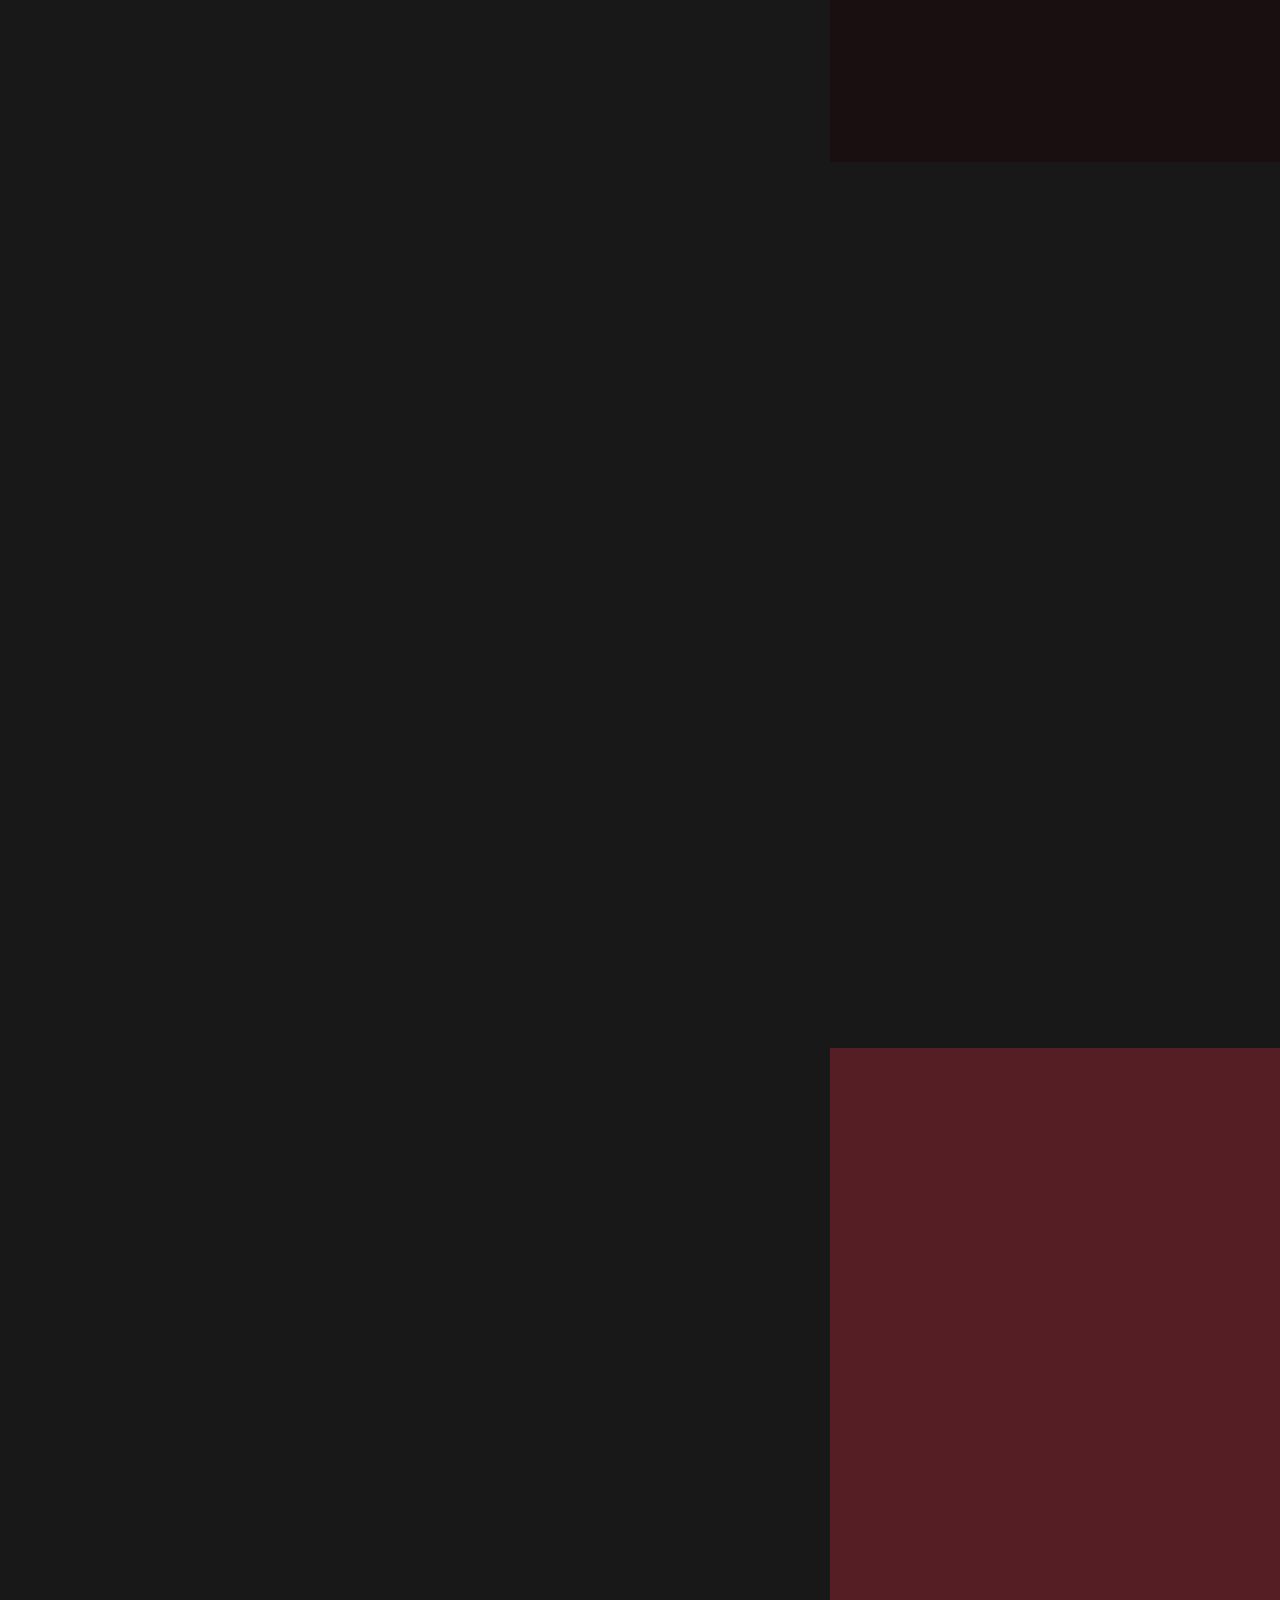
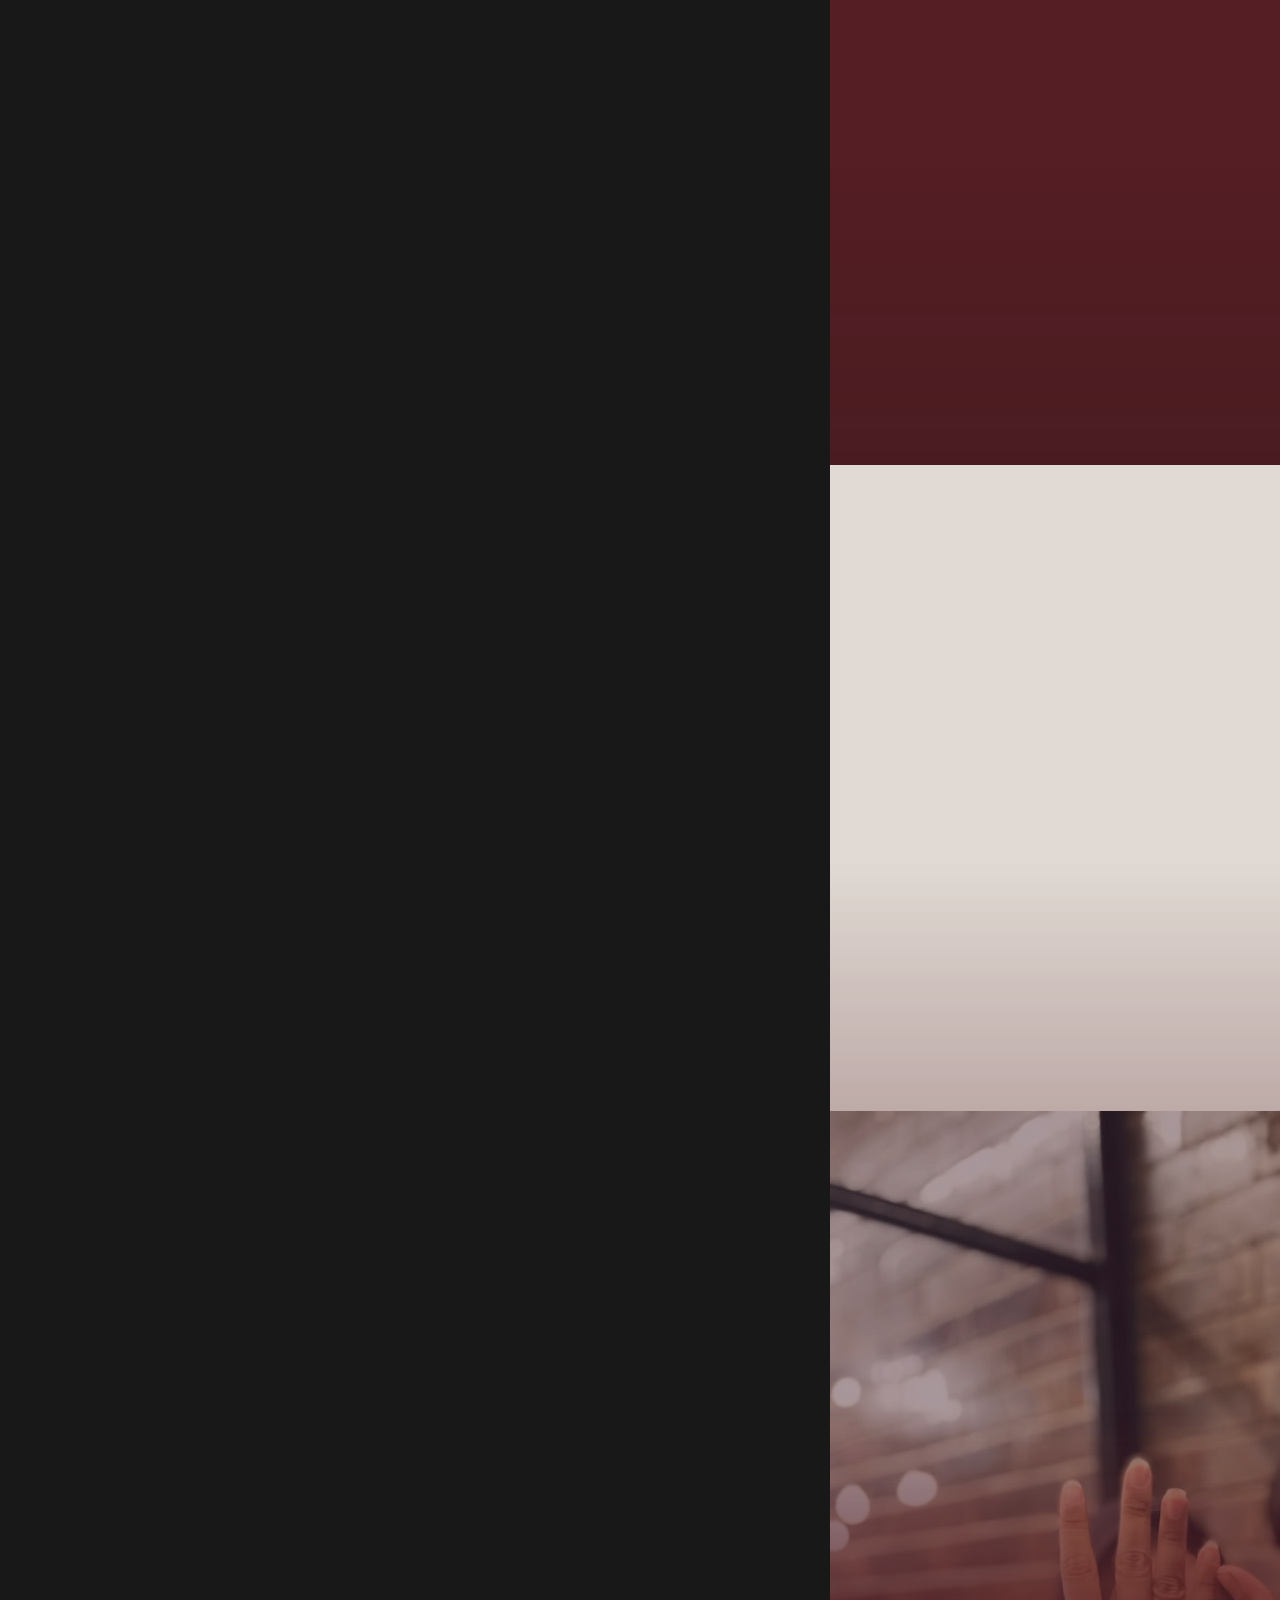
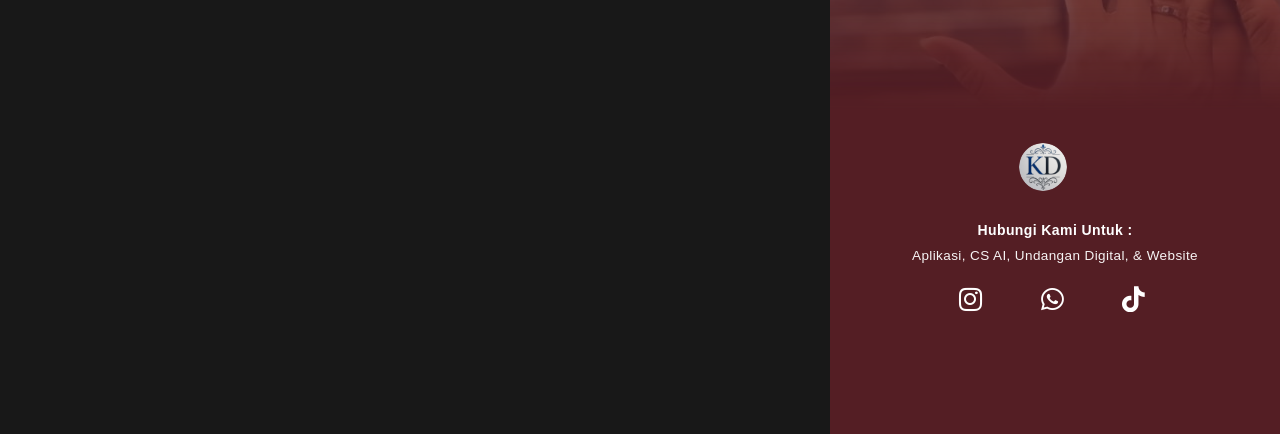
==== commit 381cfee4: "Add Love Story section above Wedding Gift" ====
--- a/index.html
+++ b/index.html
@@ -1241,6 +1241,34 @@
     font-size: 32px !important;
     font-weight: 700 !important;
   }
+  /* 5. Love Story Section Styling */
+  #sec_love_story {
+    position: relative;
+    z-index: 2;
+  }
+  .love-story-main-title {
+    font-family: 'candlefish', sans-serif !important;
+    font-size: 38px !important;
+    font-weight: 700 !important;
+    color: #FFFFFF !important;
+    text-align: center !important;
+  }
+  .love-story-card {
+    background-color: #F2EFE9 !important;
+    border-radius: 14px !important;
+    border-left: 5px solid #541E24 !important;
+    box-shadow: 0 8px 24px rgba(0, 0, 0, 0.18) !important;
+  }
+  .love-story-card h3 {
+    font-family: 'candlefish', sans-serif !important;
+    font-size: 22px !important;
+    font-weight: 700 !important;
+    color: #541E24 !important;
+  }
+  .love-story-card p {
+    color: #4a4a4a !important;
+    line-height: 1.7 !important;
+  }
 </style>
 </head>
 <body class="wp-singular post-template-default single single-post postid-30212 single-format-standard wp-custom-logo wp-embed-responsive wp-theme-weddingsaas-wp wp-child-theme-weddingsaas-wp-child elementor-default elementor-template-canvas elementor-kit-7 elementor-page-30207 elementor-page-916707 elementor-page-843619 elementor-page-843600 elementor-page-805683">
@@ -1881,6 +1909,77 @@
 		</div>
 					</div>
 		</section>
+								<!-- ========================================================
+				     LOVE STORY SECTION
+				     ======================================================== -->
+				<section id="sec_love_story" class="elementor-section elementor-inner-section elementor-element elementor-element-love-story animated-slow wdsdv-enabled--yes elementor-section-boxed elementor-section-height-default elementor-section-height-default" data-element_type="section" data-e-type="section" data-settings="{&quot;background_background&quot;:&quot;classic&quot;,&quot;animation&quot;:&quot;fadeInUp&quot;,&quot;jet_parallax_layout_list&quot;:[]}" style="padding: 2.5em 1em 1.5em 1em; margin-bottom: 0.5em;">
+					<div class="elementor-container elementor-column-gap-default" style="max-width: 500px; margin: 0 auto;">
+						<div class="elementor-column elementor-col-100 elementor-inner-column elementor-element inv-zoom-out" data-element_type="column" data-e-type="column" style="width: 100%;">
+							<div class="elementor-widget-wrap elementor-element-populated">
+								
+								<!-- Section Header -->
+								<div class="elementor-element elementor-widget elementor-widget-heading" style="text-align: center; margin-bottom: 24px;">
+									<div class="elementor-widget-container">
+										<p style="font-family: 'Arima Madurai', sans-serif; font-size: 13px; letter-spacing: 2px; text-transform: uppercase; color: rgba(255, 255, 255, 0.85); margin: 0 0 6px 0;">Our Journey</p>
+										<h2 class="love-story-main-title" style="font-family: 'candlefish', sans-serif !important; font-size: 38px !important; font-weight: 700 !important; color: #FFFFFF !important; line-height: 1.2 !important; margin: 0 !important; text-shadow: 0 2px 10px rgba(0, 0, 0, 0.4);">Love Story</h2>
+										<div style="width: 50px; height: 2px; background: rgba(255, 255, 255, 0.5); margin: 12px auto 0 auto; border-radius: 2px;"></div>
+									</div>
+								</div>
+
+								<!-- Timeline Container -->
+								<div class="love-story-timeline" style="position: relative; padding: 5px 0;">
+									
+									<!-- Story Card 1: Kisah Awal -->
+									<div class="love-story-item" style="position: relative; margin-bottom: 20px;">
+										<div class="love-story-card" style="background-color: #F2EFE9; border-radius: 14px; padding: 22px 20px; box-shadow: 0 8px 24px rgba(0, 0, 0, 0.18); border-left: 5px solid #541E24; transition: transform 0.3s ease;">
+											<div style="display: flex; align-items: center; justify-content: space-between; margin-bottom: 10px;">
+												<h3 style="font-family: 'candlefish', sans-serif !important; font-size: 22px !important; font-weight: 700 !important; color: #541E24 !important; margin: 0 !important;">Kisah Awal</h3>
+												<span style="display: inline-flex; align-items: center; justify-content: center; width: 32px; height: 32px; border-radius: 50%; background-color: #541E24; color: #F2EFE9; font-size: 13px;">
+													<i class="fas fa-heart"></i>
+												</span>
+											</div>
+											<p style="font-family: -apple-system, BlinkMacSystemFont, 'Segoe UI', Roboto, Helvetica, Arial, sans-serif; font-size: 13.5px; line-height: 1.7; color: #4a4a4a; margin: 0; text-align: justify;">
+												Pada awalnya, kami adalah dua orang asing yang berjalan di jalannya masing-masing. Tak saling kenal, tak saling sapa. Hingga semesta dengan caranya yang indah, mempertemukan kami di satu titik yang sama.
+											</p>
+										</div>
+									</div>
+
+									<!-- Story Card 2: Tumbuh Bersama -->
+									<div class="love-story-item" style="position: relative; margin-bottom: 20px;">
+										<div class="love-story-card" style="background-color: #F2EFE9; border-radius: 14px; padding: 22px 20px; box-shadow: 0 8px 24px rgba(0, 0, 0, 0.18); border-left: 5px solid #541E24; transition: transform 0.3s ease;">
+											<div style="display: flex; align-items: center; justify-content: space-between; margin-bottom: 10px;">
+												<h3 style="font-family: 'candlefish', sans-serif !important; font-size: 22px !important; font-weight: 700 !important; color: #541E24 !important; margin: 0 !important;">Tumbuh Bersama</h3>
+												<span style="display: inline-flex; align-items: center; justify-content: center; width: 32px; height: 32px; border-radius: 50%; background-color: #541E24; color: #F2EFE9; font-size: 13px;">
+													<i class="fas fa-seedling"></i>
+												</span>
+											</div>
+											<p style="font-family: -apple-system, BlinkMacSystemFont, 'Segoe UI', Roboto, Helvetica, Arial, sans-serif; font-size: 13.5px; line-height: 1.7; color: #4a4a4a; margin: 0; text-align: justify;">
+												Percakapan sederhana menjadi tawa yang panjang. Tawa yang panjang menjadi nyaman yang menetap. Dan nyaman itu pelan-pelan berubah menjadi cinta yang tak kami rencanakan. Kami belajar bahwa cinta bukan tentang seberapa cepat ia datang, tapi tentang seberapa yakin ia tinggal.
+											</p>
+										</div>
+									</div>
+
+									<!-- Story Card 3: Janji Setia -->
+									<div class="love-story-item" style="position: relative; margin-bottom: 10px;">
+										<div class="love-story-card" style="background-color: #F2EFE9; border-radius: 14px; padding: 22px 20px; box-shadow: 0 8px 24px rgba(0, 0, 0, 0.18); border-left: 5px solid #541E24; transition: transform 0.3s ease;">
+											<div style="display: flex; align-items: center; justify-content: space-between; margin-bottom: 10px;">
+												<h3 style="font-family: 'candlefish', sans-serif !important; font-size: 22px !important; font-weight: 700 !important; color: #541E24 !important; margin: 0 !important;">Janji Setia</h3>
+												<span style="display: inline-flex; align-items: center; justify-content: center; width: 32px; height: 32px; border-radius: 50%; background-color: #541E24; color: #F2EFE9; font-size: 13px;">
+													<i class="fas fa-ring"></i>
+												</span>
+											</div>
+											<p style="font-family: -apple-system, BlinkMacSystemFont, 'Segoe UI', Roboto, Helvetica, Arial, sans-serif; font-size: 13.5px; line-height: 1.7; color: #4a4a4a; margin: 0; text-align: justify;">
+												Dan kini, setelah melalui waktu, doa, dan restu, kami yakin bahwa pertemuan ini bukan kebetulan. Ini adalah jawaban dari doa-doa yang kami langitkan diam-diam. Dengan memohon ridho Allah SWT, ada banyak data yang sama sekali tidak dapat digunakan, dan kemudian keesokan harinya datanglah penyelamat: data itu masih ada.
+											</p>
+										</div>
+									</div>
+
+								</div>
+
+							</div>
+						</div>
+					</div>
+				</section>
 				<section data-dce-background-color="#00000080" data-dce-background-overlay-color="#541E24" class="elementor-section elementor-inner-section elementor-element elementor-element-6e59bcc wdsdv-enabled--yes elementor-section-boxed elementor-section-height-default elementor-section-height-default" data-id="6e59bcc" data-element_type="section" data-e-type="section" data-settings="{&quot;background_background&quot;:&quot;classic&quot;,&quot;jet_parallax_layout_list&quot;:[]}">
 							<div class="elementor-background-overlay"></div>
 							<div class="elementor-container elementor-column-gap-default">
